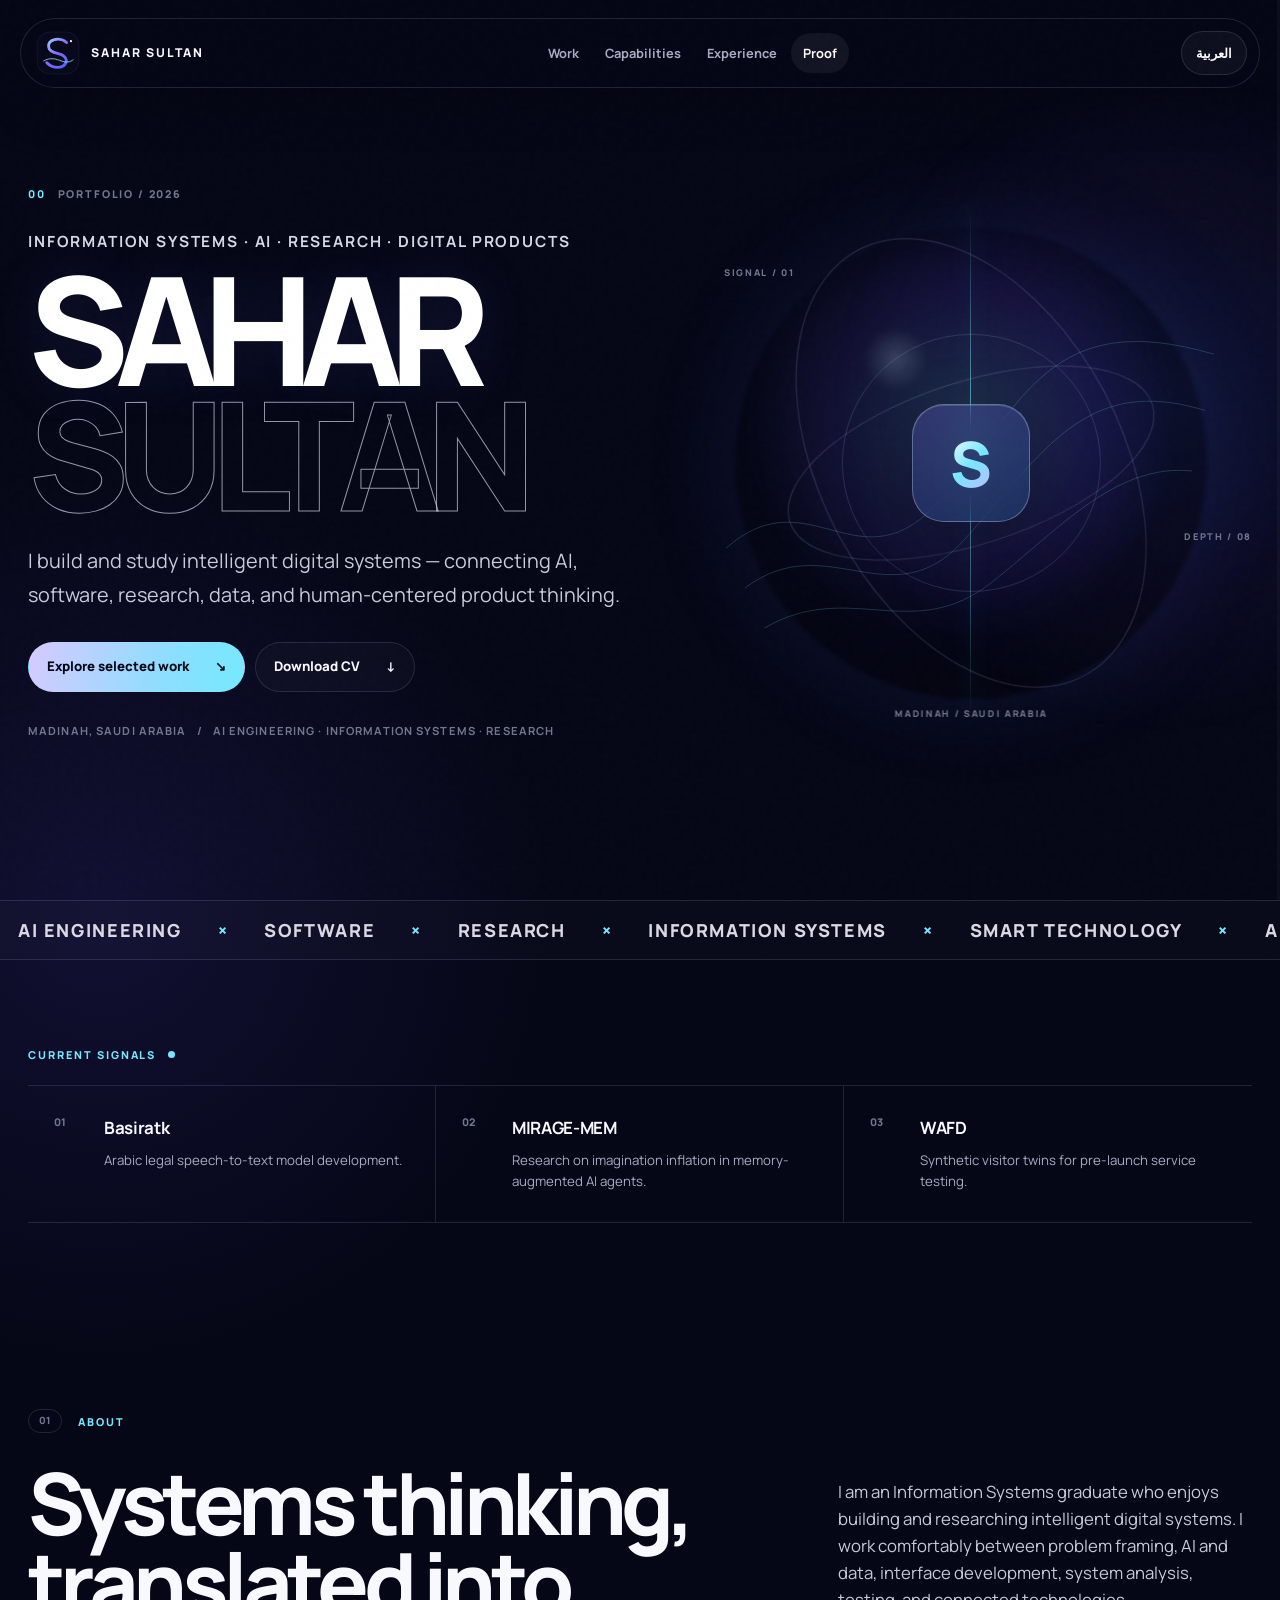
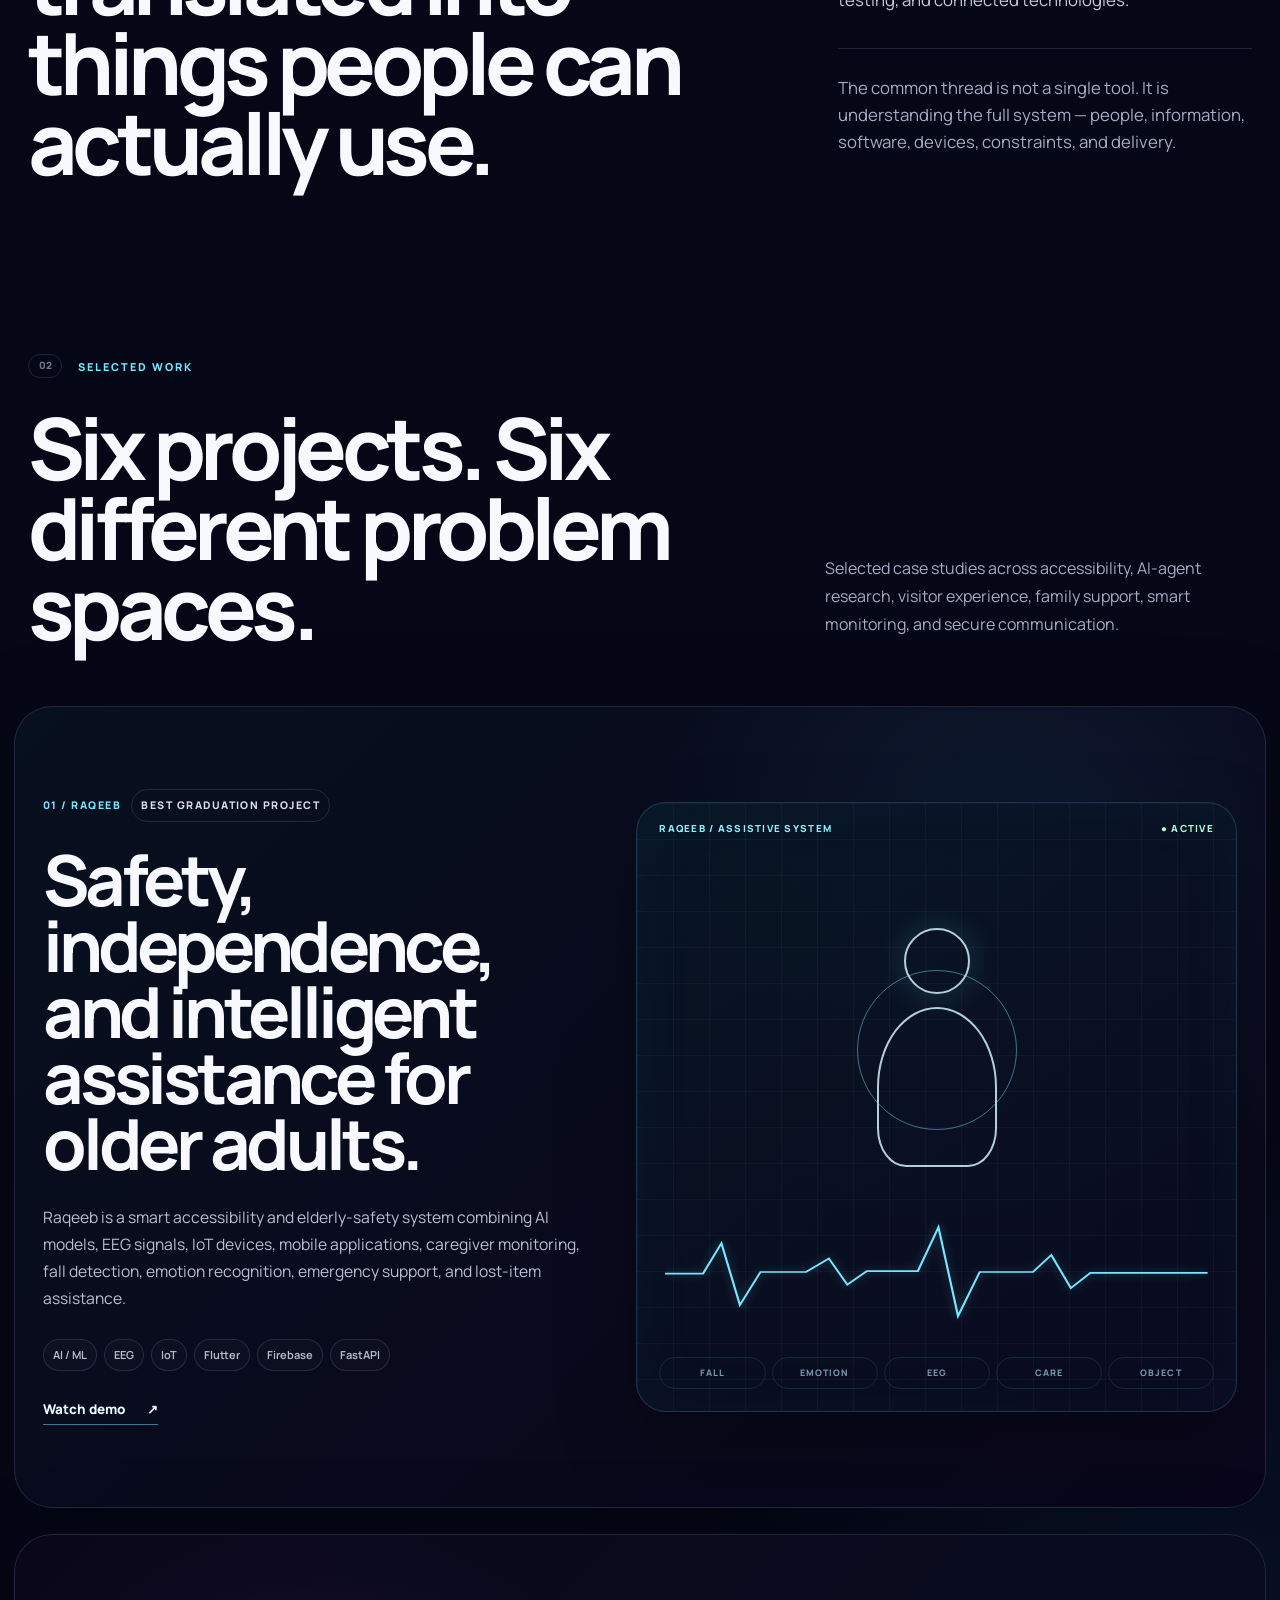
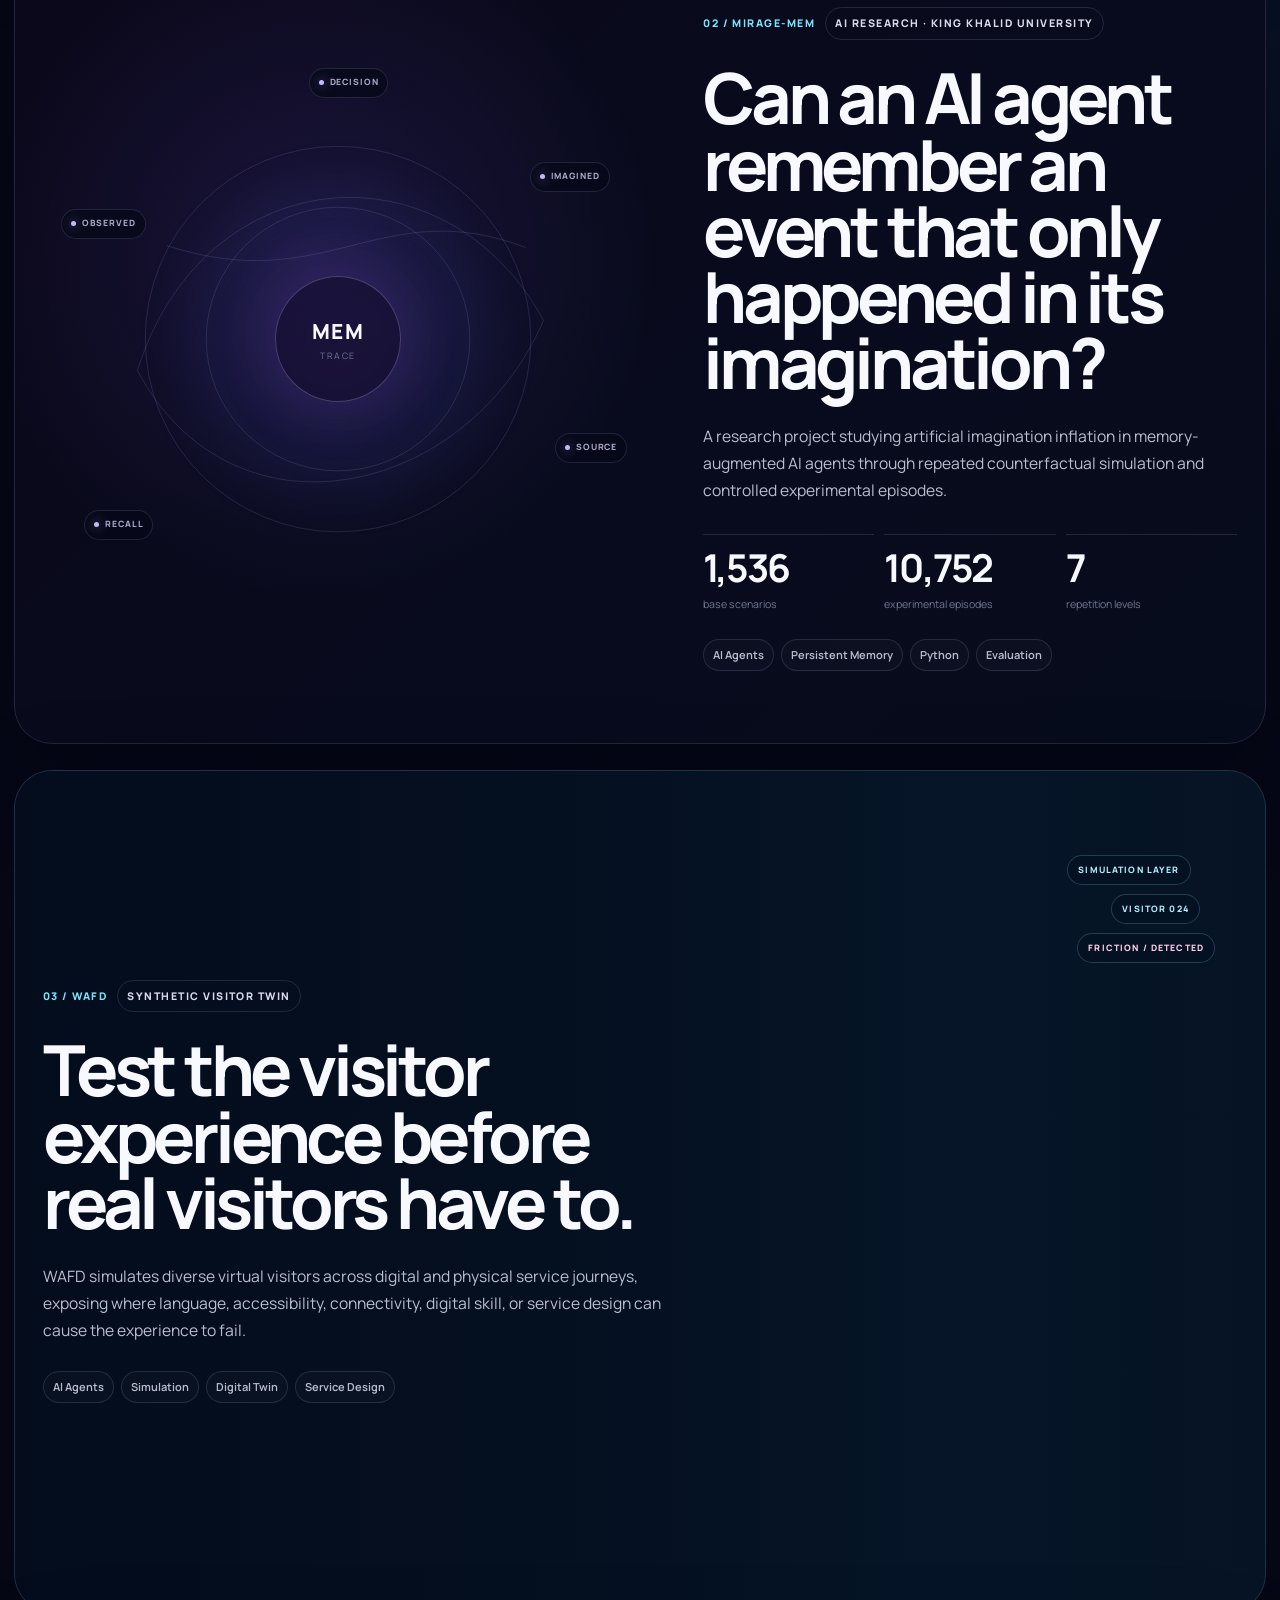
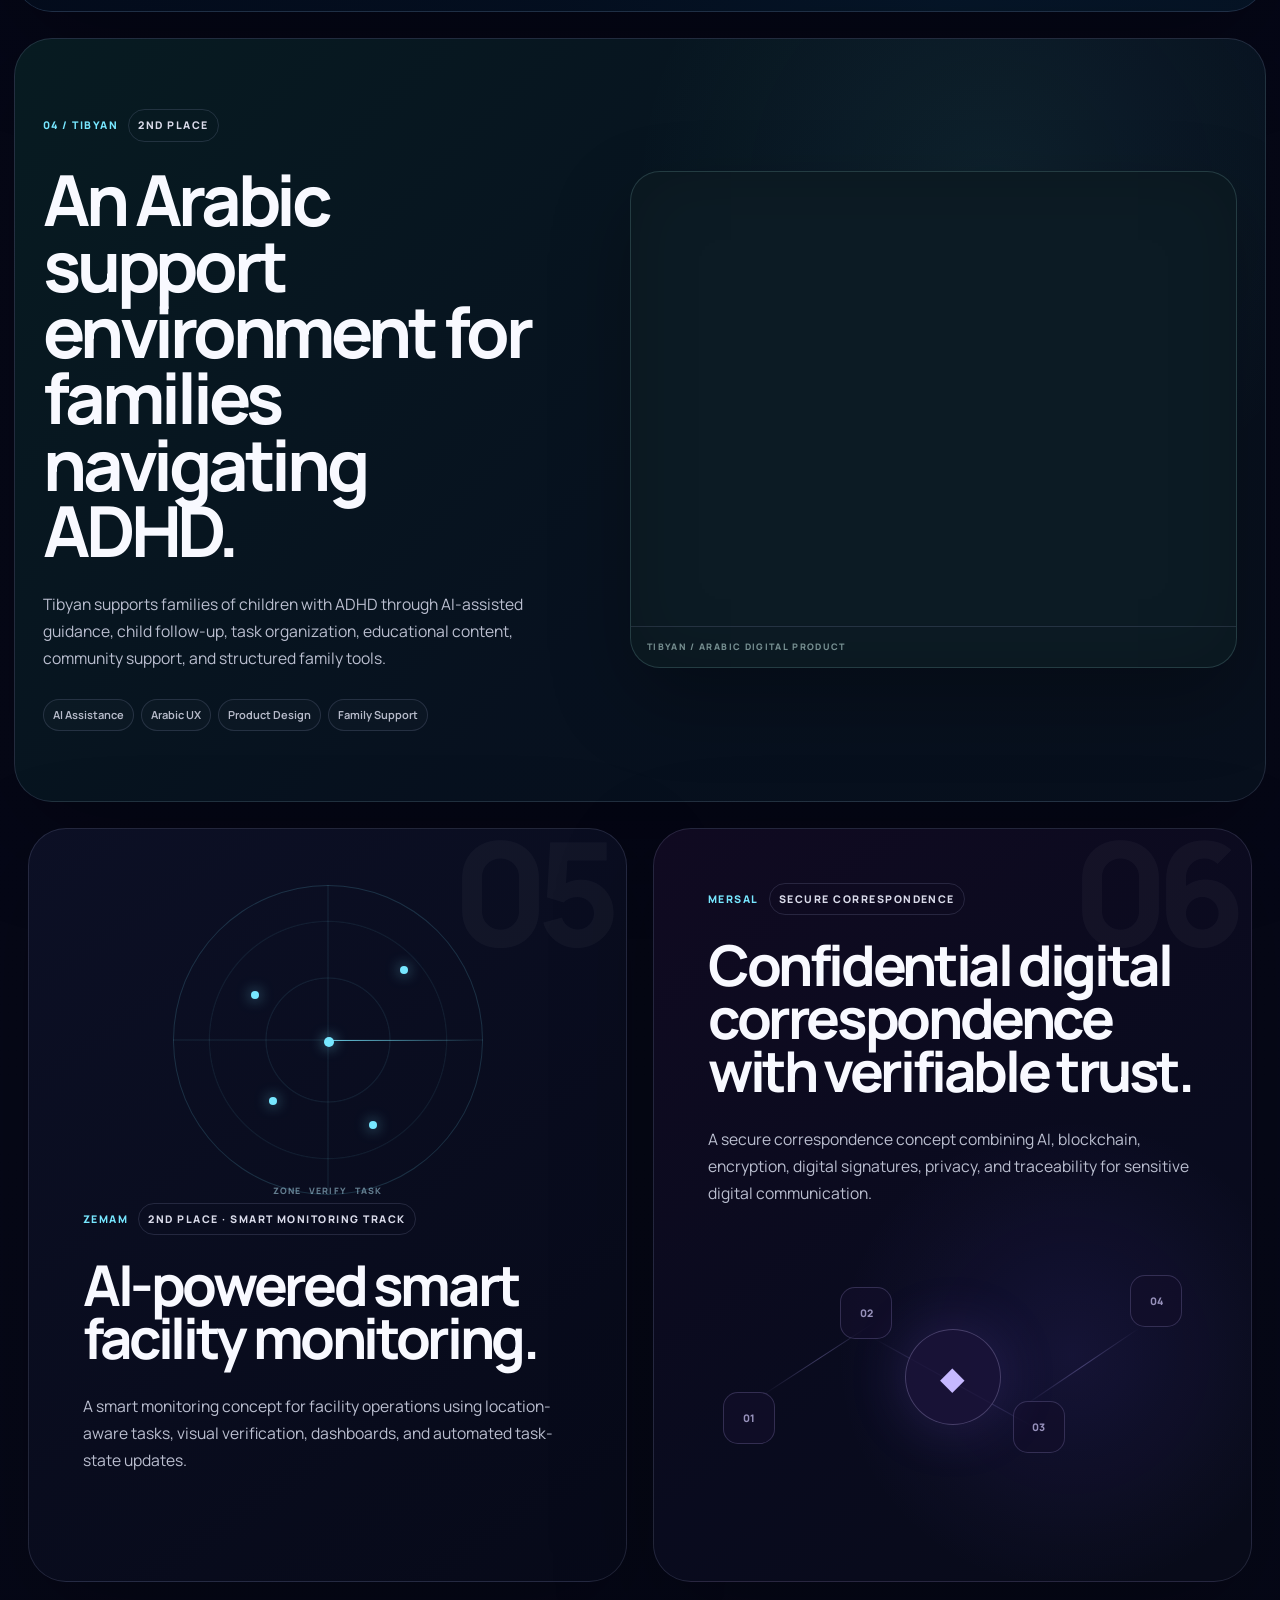
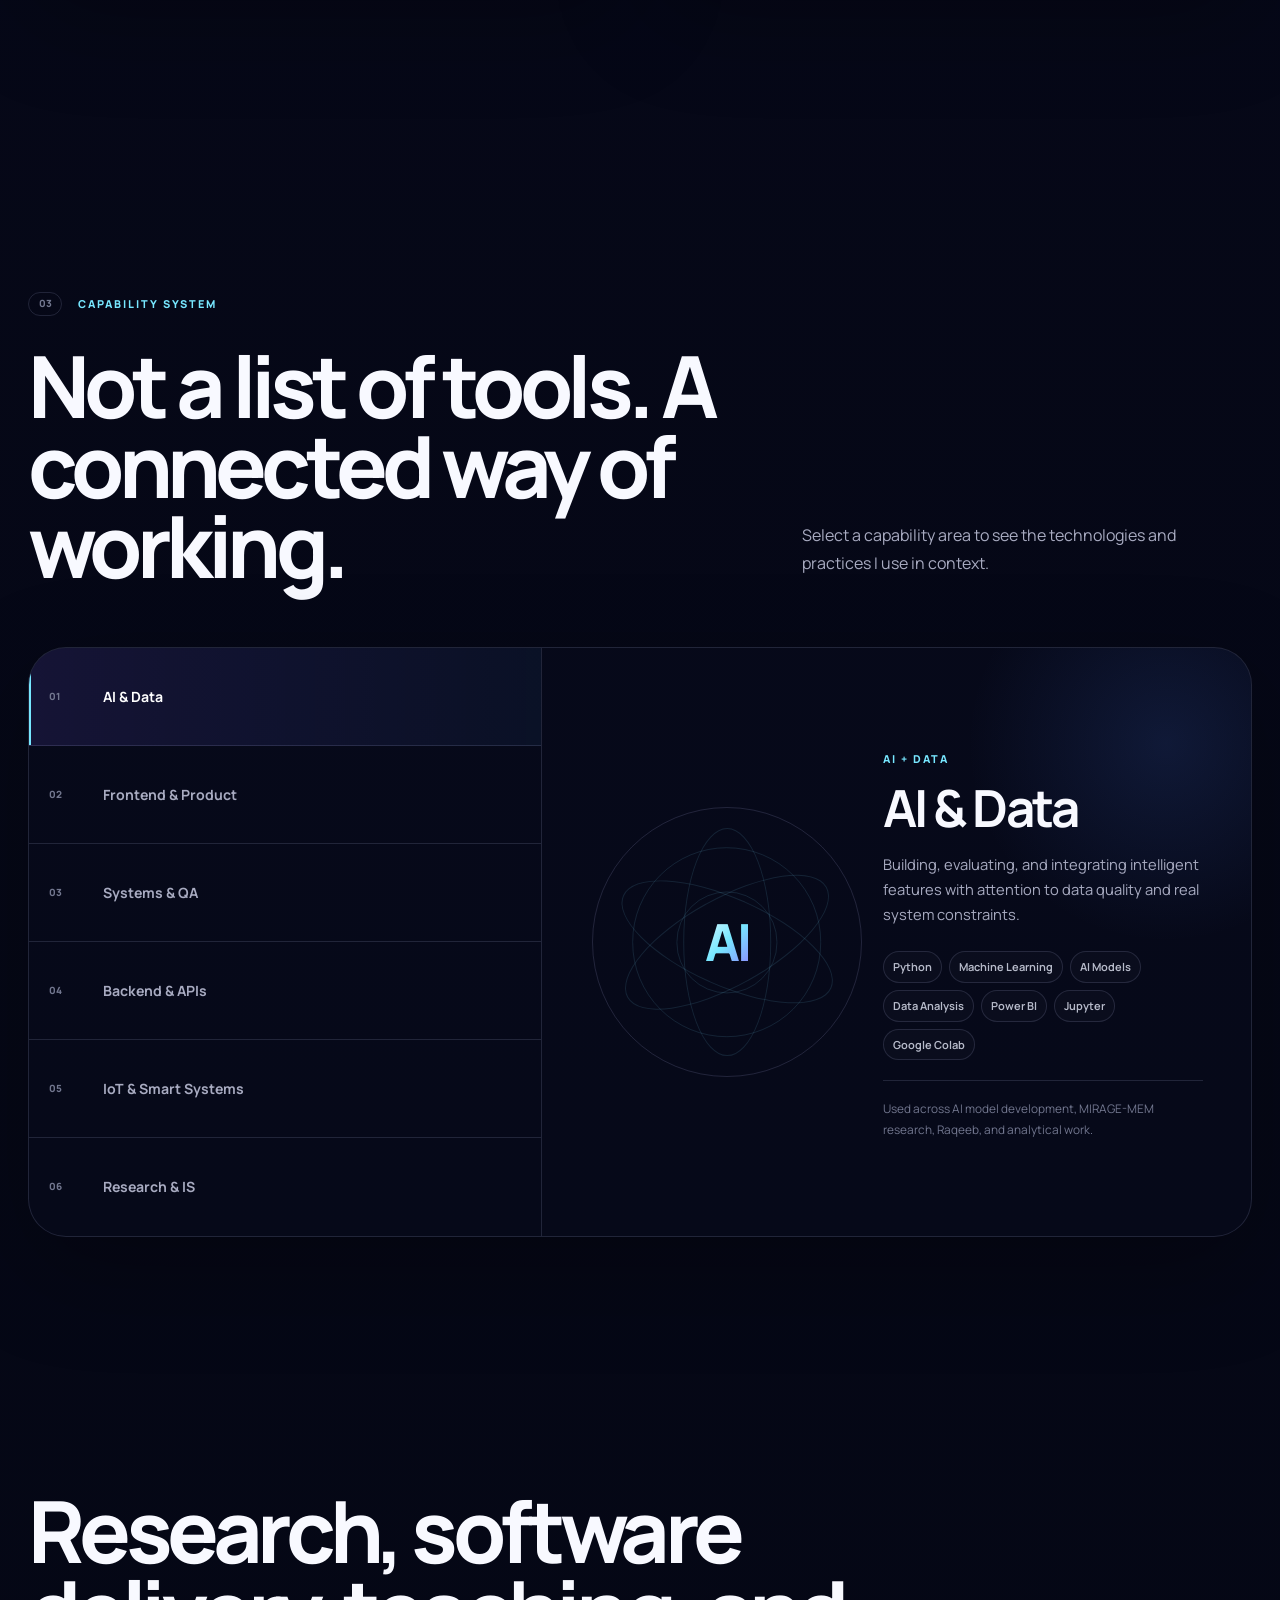
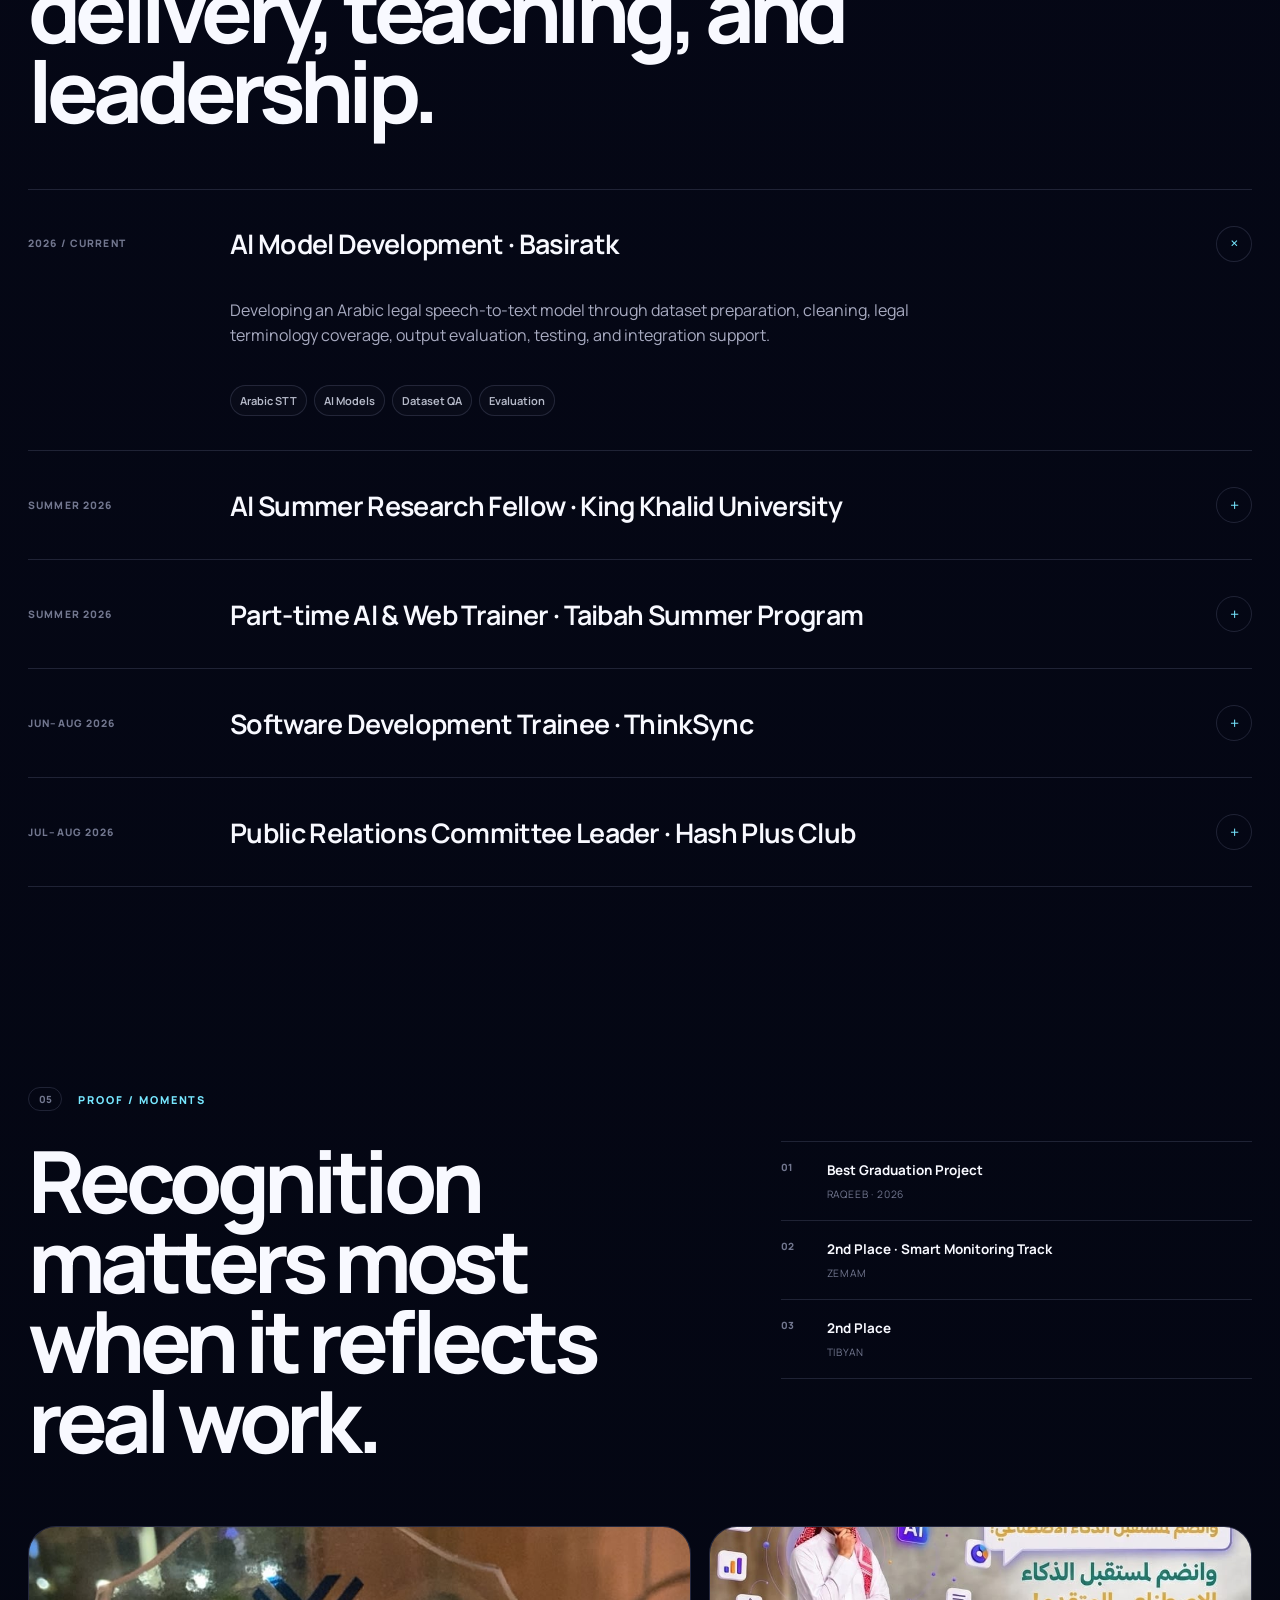
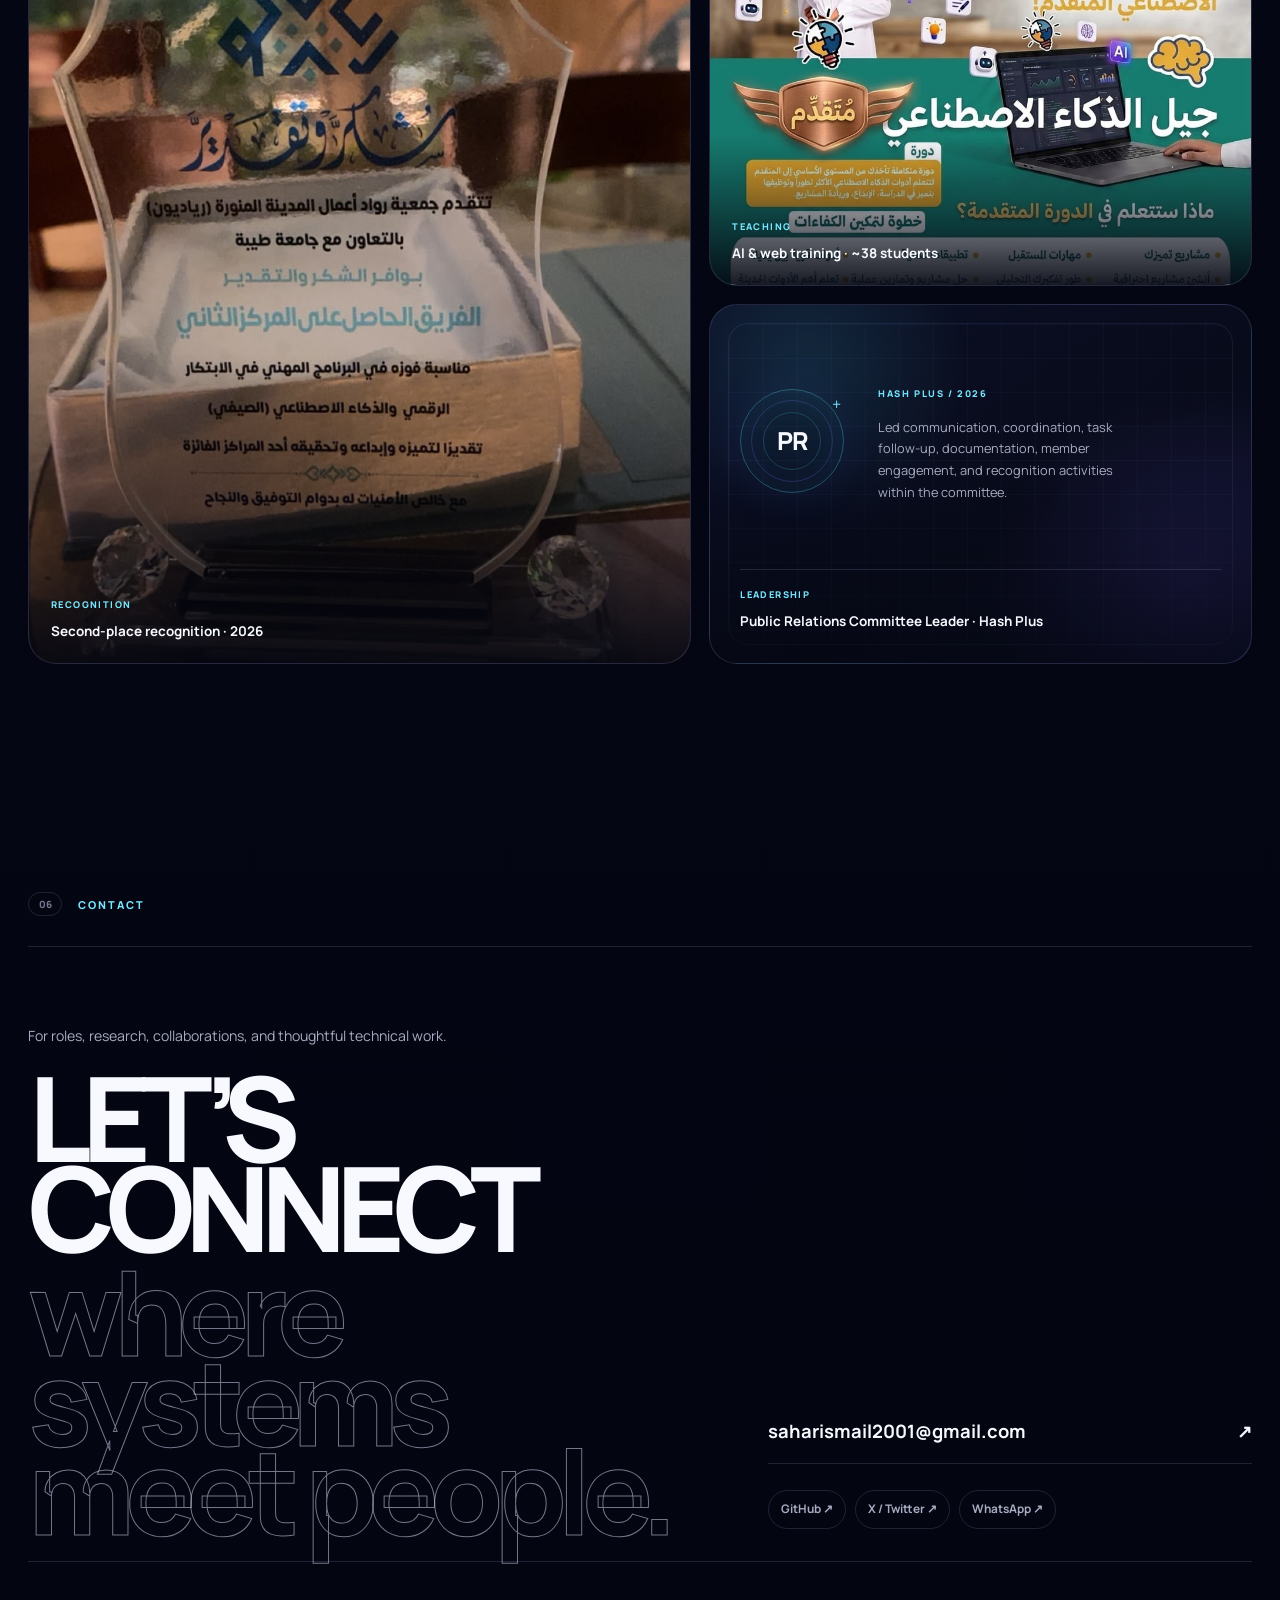
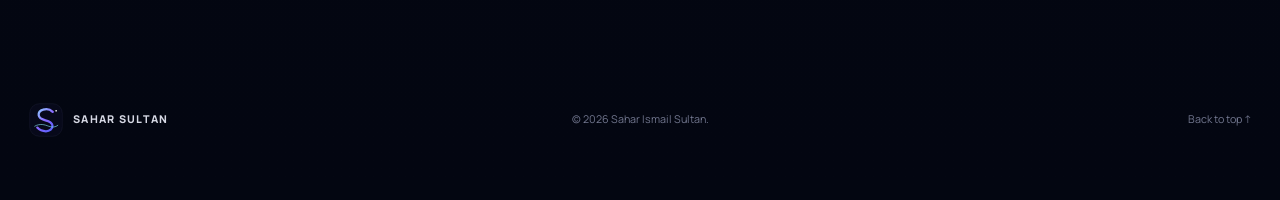
==== index.html @ bfac4c71 "Add files via upload" ====
<!doctype html>
<html lang="en" dir="ltr">
<head>
  <meta charset="utf-8">
  <meta name="viewport" content="width=device-width, initial-scale=1, viewport-fit=cover">
  <meta name="description" content="Sahar Ismail Sultan — Information Systems graduate working across AI, research, software, data, and smart systems.">
  <meta name="theme-color" content="#050716">
  <meta name="color-scheme" content="dark">
  <meta property="og:title" content="Sahar Sultan — AI × Software × Research">
  <meta property="og:description" content="Selected work in AI, research, digital products, frontend development, and smart systems.">
  <title>Sahar Sultan — AI × Software × Research</title>
  <link rel="icon" href="assets/sahar-signal.svg" type="image/svg+xml">
  <link rel="preconnect" href="https://fonts.googleapis.com">
  <link rel="preconnect" href="https://fonts.gstatic.com" crossorigin>
  <link href="https://fonts.googleapis.com/css2?family=IBM+Plex+Sans+Arabic:wght@400;500;600;700&family=Manrope:wght@400;500;600;700;800&display=swap" rel="stylesheet">
  <link rel="stylesheet" href="styles.css">
  <script>document.documentElement.classList.add('js');</script>
</head>
<body>
  <a class="skip-link" href="#main" data-i18n="skip">Skip to content</a>
  <canvas class="signal-field" id="signalField" aria-hidden="true"></canvas>
  <div class="page-noise" aria-hidden="true"></div>
  <div class="scroll-meter" id="scrollMeter" aria-hidden="true"><span></span></div>

  <header class="topbar" id="topbar">
    <a class="brand" href="#top" aria-label="Sahar Sultan home" data-aria-key="brandHome">
      <img src="assets/sahar-signal.svg" alt="">
      <span class="brand-name">SAHAR SULTAN</span>
    </a>

    <nav class="desktop-nav" aria-label="Primary navigation" data-aria-key="mainNav">
      <a href="#projects" data-i18n="navProjects">Work</a>
      <a href="#capabilities" data-i18n="navCapabilities">Capabilities</a>
      <a href="#experience" data-i18n="navExperience">Experience</a>
      <a href="#proof" data-i18n="navProof">Proof</a>
    </nav>

    <div class="topbar-actions">
      <button class="language-button" id="languageButton" type="button" aria-label="Switch to Arabic">العربية</button>
      <button class="menu-button" id="menuButton" type="button" aria-expanded="false" aria-controls="mobileNav" aria-label="Open menu" data-aria-key="openMenu">
        <span></span><span></span>
      </button>
    </div>

    <nav class="mobile-nav" id="mobileNav" aria-label="Mobile navigation" data-aria-key="mobileNav" hidden>
      <a href="#projects" data-i18n="navProjects">Work</a>
      <a href="#capabilities" data-i18n="navCapabilities">Capabilities</a>
      <a href="#experience" data-i18n="navExperience">Experience</a>
      <a href="#proof" data-i18n="navProof">Proof</a>
      <a href="#contact" data-i18n="navContact">Contact</a>
    </nav>
  </header>

  <main id="main">
    <section class="hero" id="top" aria-labelledby="hero-title">
      <div class="hero-grid section-shell">
        <div class="hero-copy reveal">
          <p class="hero-index"><span>00</span><span data-i18n="heroIndex">PORTFOLIO / 2026</span></p>
          <p class="hero-overline" data-i18n="heroOverline">Information Systems · AI · Research · Digital Products</p>
          <h1 class="hero-title" id="hero-title" aria-label="Sahar Sultan">
            <span class="hero-name">SAHAR</span>
            <span class="hero-surname">SULTAN</span>
          </h1>
          <p class="hero-lead" data-i18n="heroLead">I build and study intelligent digital systems — connecting AI, software, research, data, and human-centered product thinking.</p>
          <div class="hero-actions">
            <a class="button button-primary" href="#projects"><span data-i18n="exploreWork">Explore selected work</span><span aria-hidden="true">↘</span></a>
            <a class="button button-ghost" href="assets/Sahar_Ismail_Sultan_CV.pdf" download><span data-i18n="downloadCv">Download CV</span><span aria-hidden="true">↓</span></a>
          </div>
          <div class="hero-footnote">
            <span data-i18n="heroLocation">Madinah, Saudi Arabia</span>
            <span aria-hidden="true">/</span>
            <span data-i18n="heroFocus">AI Engineering · Information Systems · Research</span>
          </div>
        </div>

        <div class="hero-visual reveal" id="heroVisual" aria-hidden="true">
          <div class="depth-label depth-label-a">SIGNAL / 01</div>
          <div class="depth-label depth-label-b">DEPTH / 08</div>
          <div class="beam"></div>
          <div class="halo halo-a"></div>
          <div class="halo halo-b"></div>
          <div class="halo halo-c"></div>
          <div class="signal-core"><span>S</span></div>
          <svg class="hero-vector" viewBox="0 0 620 620" fill="none">
            <path d="M40 404C133 322 188 454 278 349C369 244 397 137 578 190" />
            <path d="M61 448C151 380 222 484 302 396C391 297 437 212 568 252" />
            <path d="M83 492C176 438 246 511 333 442C407 384 470 310 554 319" />
          </svg>
          <div class="hero-coordinate">MADINAH / SAUDI ARABIA</div>
        </div>
      </div>
      <div class="hero-marquee" aria-hidden="true">
        <div>
          <span>AI ENGINEERING</span><i>×</i><span>SOFTWARE</span><i>×</i><span>RESEARCH</span><i>×</i><span>INFORMATION SYSTEMS</span><i>×</i><span>SMART TECHNOLOGY</span><i>×</i>
          <span>AI ENGINEERING</span><i>×</i><span>SOFTWARE</span><i>×</i><span>RESEARCH</span><i>×</i><span>INFORMATION SYSTEMS</span><i>×</i><span>SMART TECHNOLOGY</span><i>×</i>
        </div>
      </div>
    </section>

    <section class="now-strip section-shell" aria-labelledby="now-title">
      <div class="now-title reveal">
        <span class="eyebrow" id="now-title" data-i18n="nowTitle">CURRENT SIGNALS</span>
        <span class="live-dot" aria-hidden="true"></span>
      </div>
      <div class="now-list">
        <article class="now-item reveal"><span class="now-number">01</span><div><strong>Basiratk</strong><p data-i18n="nowBasiratk">Arabic legal speech-to-text model development.</p></div></article>
        <article class="now-item reveal"><span class="now-number">02</span><div><strong>MIRAGE-MEM</strong><p data-i18n="nowMirage">Research on imagination inflation in memory-augmented AI agents.</p></div></article>
        <article class="now-item reveal"><span class="now-number">03</span><div><strong>WAFD</strong><p data-i18n="nowWafd">Synthetic visitor twins for pre-launch service testing.</p></div></article>
      </div>
    </section>

    <section class="about section-shell" id="about" aria-labelledby="about-title">
      <header class="section-heading reveal">
        <span class="section-no">01</span>
        <span class="eyebrow" data-i18n="aboutLabel">ABOUT</span>
      </header>
      <div class="about-layout">
        <h2 class="section-display reveal" id="about-title" data-i18n="aboutTitle">Systems thinking, translated into things people can actually use.</h2>
        <div class="about-copy reveal">
          <p data-i18n="aboutText">I am an Information Systems graduate who enjoys building and researching intelligent digital systems. I work comfortably between problem framing, AI and data, interface development, system analysis, testing, and connected technologies.</p>
          <p class="about-note" data-i18n="aboutNote">The common thread is not a single tool. It is understanding the full system — people, information, software, devices, constraints, and delivery.</p>
        </div>
      </div>
    </section>

    <section class="projects" id="projects" aria-labelledby="projects-title">
      <div class="section-shell projects-intro">
        <header class="section-heading reveal">
          <span class="section-no">02</span>
          <span class="eyebrow" data-i18n="projectsLabel">SELECTED WORK</span>
        </header>
        <div class="projects-intro-grid">
          <h2 class="section-display reveal" id="projects-title" data-i18n="projectsTitle">Six projects. Six different problem spaces.</h2>
          <p class="section-intro reveal" data-i18n="projectsIntro">Selected case studies across accessibility, AI-agent research, visitor experience, family support, smart monitoring, and secure communication.</p>
        </div>
      </div>

      <article class="case case-raqeeb reveal" aria-labelledby="raq-title">
        <div class="case-inner section-shell">
          <div class="case-copy">
            <div class="case-meta"><span>01 / RAQEEB</span><b data-i18n="raqAward">Best Graduation Project</b></div>
            <h3 id="raq-title" data-i18n="raqTitle">Safety, independence, and intelligent assistance for older adults.</h3>
            <p data-i18n="raqText">Raqeeb is a smart accessibility and elderly-safety system combining AI models, EEG signals, IoT devices, mobile applications, caregiver monitoring, fall detection, emotion recognition, emergency support, and lost-item assistance.</p>
            <div class="case-stack" aria-label="Raqeeb technologies"><span>AI / ML</span><span>EEG</span><span>IoT</span><span>Flutter</span><span>Firebase</span><span>FastAPI</span></div>
            <a class="text-link" href="https://youtu.be/xKBw1Zz2XBA?si=POylILyWUGQEKoeD" target="_blank" rel="noopener noreferrer"><span data-i18n="watchDemo">Watch demo</span><span aria-hidden="true">↗</span></a>
          </div>
          <div class="raq-visual" aria-hidden="true">
            <div class="raq-grid"></div>
            <div class="vitals-head"><span>RAQEEB / ASSISTIVE SYSTEM</span><span class="status-ok">● ACTIVE</span></div>
            <div class="human-signal"><span class="signal-head"></span><span class="signal-body"></span><i></i><i></i><i></i></div>
            <div class="eeg-line"><svg viewBox="0 0 500 130" preserveAspectRatio="none"><path d="M0 67 L35 67 L52 31 L69 104 L88 65 L130 65 L151 49 L168 80 L186 64 L233 64 L252 12 L270 117 L290 65 L339 65 L356 45 L374 84 L392 66 L500 66"/></svg></div>
            <div class="raq-modules"><span>FALL</span><span>EMOTION</span><span>EEG</span><span>CARE</span><span>OBJECT</span></div>
          </div>
        </div>
      </article>

      <article class="case case-mirage reveal" aria-labelledby="mirage-title">
        <div class="case-inner section-shell mirage-layout">
          <div class="mirage-visual" aria-hidden="true">
            <div class="memory-field">
              <div class="memory-center"><span>MEM</span><small>TRACE</small></div>
              <span class="memory-point p1">OBSERVED</span>
              <span class="memory-point p2">IMAGINED</span>
              <span class="memory-point p3">SOURCE</span>
              <span class="memory-point p4">RECALL</span>
              <span class="memory-point p5">DECISION</span>
              <svg viewBox="0 0 600 600"><circle cx="300" cy="300" r="196"/><circle cx="300" cy="300" r="134"/><path d="M96 332 C163 118 408 97 509 281 C430 463 192 513 96 332Z"/><path d="M126 205 C289 258 344 151 491 207"/></svg>
            </div>
          </div>
          <div class="case-copy">
            <div class="case-meta"><span>02 / MIRAGE-MEM</span><b data-i18n="mirageMeta">AI Research · King Khalid University</b></div>
            <h3 id="mirage-title" data-i18n="mirageTitle">Can an AI agent remember an event that only happened in its imagination?</h3>
            <p data-i18n="mirageText">A research project studying artificial imagination inflation in memory-augmented AI agents through repeated counterfactual simulation and controlled experimental episodes.</p>
            <dl class="research-stats">
              <div><dt>1,536</dt><dd data-i18n="baseScenarios">base scenarios</dd></div>
              <div><dt>10,752</dt><dd data-i18n="episodes">experimental episodes</dd></div>
              <div><dt>7</dt><dd data-i18n="repetitionLevels">repetition levels</dd></div>
            </dl>
            <div class="case-stack"><span>AI Agents</span><span>Persistent Memory</span><span>Python</span><span>Evaluation</span></div>
          </div>
        </div>
      </article>

      <article class="case case-wafd reveal" aria-labelledby="wafd-title">
        <div class="wafd-media">
          <img src="assets/wafd.webp" alt="WAFD project visual" data-alt-key="wafdAlt" loading="lazy" decoding="async">
          <div class="wafd-overlay" aria-hidden="true"><span>SIMULATION LAYER</span><span>VISITOR 024</span><span>FRICTION / DETECTED</span></div>
        </div>
        <div class="case-inner section-shell wafd-copy-wrap">
          <div class="case-copy">
            <div class="case-meta"><span>03 / WAFD</span><b data-i18n="wafdMeta">Synthetic visitor twin</b></div>
            <h3 id="wafd-title" data-i18n="wafdTitle">Test the visitor experience before real visitors have to.</h3>
            <p data-i18n="wafdText">WAFD simulates diverse virtual visitors across digital and physical service journeys, exposing where language, accessibility, connectivity, digital skill, or service design can cause the experience to fail.</p>
            <div class="case-stack"><span>AI Agents</span><span>Simulation</span><span>Digital Twin</span><span>Service Design</span></div>
          </div>
        </div>
      </article>

      <article class="case case-tibyan reveal" aria-labelledby="tibyan-title">
        <div class="case-inner section-shell tibyan-layout">
          <div class="case-copy">
            <div class="case-meta"><span>04 / TIBYAN</span><b data-i18n="secondPlace">2nd Place</b></div>
            <h3 id="tibyan-title" data-i18n="tibyanTitle">An Arabic support environment for families navigating ADHD.</h3>
            <p data-i18n="tibyanText">Tibyan supports families of children with ADHD through AI-assisted guidance, child follow-up, task organization, educational content, community support, and structured family tools.</p>
            <div class="case-stack"><span>AI Assistance</span><span>Arabic UX</span><span>Product Design</span><span>Family Support</span></div>
          </div>
          <figure class="tibyan-frame">
            <img src="assets/tibyan.webp" alt="Tibyan Arabic platform presentation" data-alt-key="tibyanAlt" loading="lazy" decoding="async">
            <figcaption>TIBYAN / ARABIC DIGITAL PRODUCT</figcaption>
          </figure>
        </div>
      </article>

      <div class="section-shell twin-cases">
        <article class="mini-case mini-zemam reveal" aria-labelledby="zemam-title">
          <div class="mini-case-number">05</div>
          <div class="mini-case-visual" aria-hidden="true">
            <div class="radar"><span></span><i></i><i></i><i></i><b></b></div>
            <div class="radar-labels"><span>ZONE</span><span>VERIFY</span><span>TASK</span></div>
          </div>
          <div class="mini-case-copy">
            <div class="case-meta"><span>ZEMAM</span><b data-i18n="zemamAward">2nd Place · Smart Monitoring Track</b></div>
            <h3 id="zemam-title" data-i18n="zemamTitle">AI-powered smart facility monitoring.</h3>
            <p data-i18n="zemamText">A smart monitoring concept for facility operations using location-aware tasks, visual verification, dashboards, and automated task-state updates.</p>
          </div>
        </article>

        <article class="mini-case mini-mersal reveal" aria-labelledby="mersal-title">
          <div class="mini-case-number">06</div>
          <div class="mini-case-copy">
            <div class="case-meta"><span>MERSAL</span><b data-i18n="mersalMeta">Secure correspondence</b></div>
            <h3 id="mersal-title" data-i18n="mersalTitle">Confidential digital correspondence with verifiable trust.</h3>
            <p data-i18n="mersalText">A secure correspondence concept combining AI, blockchain, encryption, digital signatures, privacy, and traceability for sensitive digital communication.</p>
          </div>
          <div class="chain-visual" aria-hidden="true">
            <span class="chain-node n1">01</span><span class="chain-node n2">02</span><span class="chain-node n3">03</span><span class="chain-node n4">04</span>
            <i class="chain-line l1"></i><i class="chain-line l2"></i><i class="chain-line l3"></i>
            <div class="lock-core">◆</div>
          </div>
        </article>
      </div>
    </section>

    <section class="capabilities section-shell" id="capabilities" aria-labelledby="capabilities-title">
      <header class="section-heading reveal">
        <span class="section-no">03</span>
        <span class="eyebrow" data-i18n="capabilitiesLabel">CAPABILITY SYSTEM</span>
      </header>
      <div class="capabilities-intro">
        <h2 class="section-display reveal" id="capabilities-title" data-i18n="capabilitiesTitle">Not a list of tools. A connected way of working.</h2>
        <p class="section-intro reveal" data-i18n="capabilitiesIntro">Select a capability area to see the technologies and practices I use in context.</p>
      </div>
      <div class="capability-system reveal" id="capabilitySystem">
        <div class="capability-tabs" role="tablist" aria-label="Capability areas" data-aria-key="capabilityTabs">
          <button role="tab" aria-selected="true" aria-controls="capabilityPanel" data-capability="ai"><span>01</span><b data-i18n="capAi">AI & Data</b></button>
          <button role="tab" aria-selected="false" aria-controls="capabilityPanel" data-capability="frontend"><span>02</span><b data-i18n="capFrontend">Frontend & Product</b></button>
          <button role="tab" aria-selected="false" aria-controls="capabilityPanel" data-capability="systems"><span>03</span><b data-i18n="capSystems">Systems & QA</b></button>
          <button role="tab" aria-selected="false" aria-controls="capabilityPanel" data-capability="backend"><span>04</span><b data-i18n="capBackend">Backend & APIs</b></button>
          <button role="tab" aria-selected="false" aria-controls="capabilityPanel" data-capability="iot"><span>05</span><b data-i18n="capIot">IoT & Smart Systems</b></button>
          <button role="tab" aria-selected="false" aria-controls="capabilityPanel" data-capability="research"><span>06</span><b data-i18n="capResearch">Research & IS</b></button>
        </div>
        <div class="capability-panel" id="capabilityPanel" role="tabpanel" tabindex="0" aria-live="polite">
          <div class="panel-orbit" aria-hidden="true"><i></i><i></i><i></i><span>AI</span></div>
          <div class="panel-content">
            <span class="eyebrow" id="capabilityKicker">AI + DATA</span>
            <h3 id="capabilityName">AI & Data</h3>
            <p id="capabilityDescription">Building, evaluating, and integrating intelligent features with attention to data quality and real system constraints.</p>
            <div class="panel-tags" id="capabilityTags"></div>
            <p class="panel-context" id="capabilityContext"></p>
          </div>
        </div>
      </div>
    </section>

    <section class="experience section-shell" id="experience" aria-labelledby="experience-title">
      <header class="section-heading reveal">
        <span class="section-no">04</span>
        <span class="eyebrow" data-i18n="experienceLabel">EXPERIENCE</span>
      </header>
      <div class="experience-head">
        <h2 class="section-display reveal" id="experience-title" data-i18n="experienceTitle">Research, software delivery, teaching, and leadership.</h2>
      </div>
      <div class="timeline">
        <details class="timeline-item reveal" open>
          <summary><span class="timeline-date">2026 / <span data-i18n="current">CURRENT</span></span><h3 data-i18n="basiratkRole">AI Model Development · Basiratk</h3><span class="timeline-toggle" aria-hidden="true">+</span></summary>
          <div class="timeline-body"><p data-i18n="basiratkExperience">Developing an Arabic legal speech-to-text model through dataset preparation, cleaning, legal terminology coverage, output evaluation, testing, and integration support.</p><div class="timeline-tags"><span>Arabic STT</span><span>AI Models</span><span>Dataset QA</span><span>Evaluation</span></div></div>
        </details>
        <details class="timeline-item reveal">
          <summary><span class="timeline-date">SUMMER 2026</span><h3 data-i18n="fellowshipRole">AI Summer Research Fellow · King Khalid University</h3><span class="timeline-toggle" aria-hidden="true">+</span></summary>
          <div class="timeline-body"><p data-i18n="fellowshipExperience">Working on MIRAGE-MEM, a controlled study of imagination inflation, memory source attribution, and reliability in memory-augmented AI agents.</p><div class="timeline-tags"><span>AI Agents</span><span>Research Design</span><span>Evaluation</span><span>Python</span></div></div>
        </details>
        <details class="timeline-item reveal">
          <summary><span class="timeline-date">SUMMER 2026</span><h3 data-i18n="trainerRole">Part-time AI & Web Trainer · Taibah Summer Program</h3><span class="timeline-toggle" aria-hidden="true">+</span></summary>
          <div class="timeline-body"><p data-i18n="trainerExperience">Trained approximately 38 students from different age groups in AI tools, web fundamentals, project ideation, prototyping, mentoring, and technical presentation.</p><div class="timeline-tags"><span>Teaching</span><span>AI Education</span><span>Web Fundamentals</span><span>Mentoring</span></div></div>
        </details>
        <details class="timeline-item reveal">
          <summary><span class="timeline-date">JUN–AUG 2026</span><h3 data-i18n="thinksyncRole">Software Development Trainee · ThinkSync</h3><span class="timeline-toggle" aria-hidden="true">+</span></summary>
          <div class="timeline-body"><p data-i18n="thinksyncExperience">Worked across frontend, mobile, UI/UX, systems analysis, QA, API integration, and team delivery using Git/GitHub workflows and production-oriented development practices.</p><div class="timeline-tags"><span>Next.js</span><span>TypeScript</span><span>Flutter</span><span>Git/GitHub</span><span>QA</span><span>API Integration</span></div></div>
        </details>
        <details class="timeline-item reveal">
          <summary><span class="timeline-date">JUL–AUG 2026</span><h3 data-i18n="hashRole">Public Relations Committee Leader · Hash Plus Club</h3><span class="timeline-toggle" aria-hidden="true">+</span></summary>
          <div class="timeline-body"><p data-i18n="hashExperience">Led committee communication, coordination, task follow-up, documentation, member engagement, and recognition activities.</p><div class="timeline-tags"><span>Leadership</span><span>Coordination</span><span>Communication</span><span>Documentation</span></div></div>
        </details>
      </div>
    </section>

    <section class="proof" id="proof" aria-labelledby="proof-title">
      <div class="section-shell">
        <header class="section-heading reveal">
          <span class="section-no">05</span>
          <span class="eyebrow" data-i18n="proofLabel">PROOF / MOMENTS</span>
        </header>
        <div class="proof-head">
          <h2 class="section-display reveal" id="proof-title" data-i18n="proofTitle">Recognition matters most when it reflects real work.</h2>
          <div class="award-index reveal" aria-label="Selected achievements" data-aria-key="awardsLabel">
            <div><span>01</span><p><strong data-i18n="awardRaqeeb">Best Graduation Project</strong><small>RAQEEB · 2026</small></p></div>
            <div><span>02</span><p><strong data-i18n="awardZemam">2nd Place · Smart Monitoring Track</strong><small>ZEMAM</small></p></div>
            <div><span>03</span><p><strong data-i18n="awardTibyan">2nd Place</strong><small>TIBYAN</small></p></div>
          </div>
        </div>
      </div>

      <div class="proof-gallery section-shell">
        <figure class="proof-shot proof-shot-award reveal">
          <img src="assets/second-place.jpg" alt="Second-place recognition" data-alt-key="awardImageAlt" loading="lazy" decoding="async">
          <figcaption><span>RECOGNITION</span><strong data-i18n="proofRecognition">Second-place recognition · 2026</strong></figcaption>
        </figure>
        <figure class="proof-shot proof-shot-training reveal">
          <img src="assets/ai-trainer.jpg" alt="AI training program evidence" data-alt-key="trainerImageAlt" loading="lazy" decoding="async">
          <figcaption><span>TEACHING</span><strong data-i18n="proofTraining">AI & web training · ~38 students</strong></figcaption>
        </figure>
        <div class="proof-shot proof-shot-leadership proof-note reveal">
          <div class="proof-note-mark" aria-hidden="true"><span>PR</span><i>+</i></div>
          <div class="proof-note-copy">
            <span class="proof-note-kicker">HASH PLUS / 2026</span>
            <p data-i18n="hashExperience">Led communication, coordination, task follow-up, documentation, member engagement, and recognition activities within the committee.</p>
          </div>
          <div class="proof-note-role"><span>LEADERSHIP</span><strong data-i18n="proofLeadership">Public Relations Committee Leader · Hash Plus</strong></div>
        </div>
      </div>
    </section>

    <section class="contact section-shell" id="contact" aria-labelledby="contact-title">
      <header class="section-heading reveal">
        <span class="section-no">06</span>
        <span class="eyebrow" data-i18n="contactLabel">CONTACT</span>
      </header>
      <div class="contact-layout reveal">
        <div>
          <p class="contact-pre" data-i18n="contactPre">For roles, research, collaborations, and thoughtful technical work.</p>
          <h2 id="contact-title"><span data-i18n="contactLine1">LET’S CONNECT</span><em data-i18n="contactLine2">where systems meet people.</em></h2>
        </div>
        <div class="contact-actions">
          <a class="contact-email" href="mailto:saharismail2001@gmail.com">saharismail2001@gmail.com <span aria-hidden="true">↗</span></a>
          <div class="social-links">
            <a href="https://github.com/Saahar2001" target="_blank" rel="noopener noreferrer">GitHub ↗</a>
            <a href="https://x.com/saharitshk" target="_blank" rel="noopener noreferrer">X / Twitter ↗</a>
            <a href="https://wa.me/966557915079" target="_blank" rel="noopener noreferrer">WhatsApp ↗</a>
          </div>
        </div>
      </div>
    </section>
  </main>

  <footer class="footer section-shell">
    <div class="footer-brand"><img src="assets/sahar-signal.svg" alt=""><span>SAHAR SULTAN</span></div>
    <p>© <span id="year">2026</span> Sahar Ismail Sultan.</p>
    <a href="#top" data-i18n="backTop">Back to top ↑</a>
  </footer>

  <script src="script.js"></script>
</body>
</html>
---- styles.css ----
:root {
  --bg: #050716;
  --bg-2: #080b1e;
  --ink: #f8f9ff;
  --muted: #a8abc1;
  --muted-2: #72778f;
  --line: rgba(198, 204, 255, 0.14);
  --line-strong: rgba(202, 211, 255, 0.28);
  --panel: rgba(11, 15, 38, 0.74);
  --purple: #926dff;
  --indigo: #5e64ff;
  --blue: #3f7cff;
  --cyan: #77e7ff;
  --cyan-soft: #bff7ff;
  --lavender: #c6b8ff;
  --max: 1320px;
  --header-h: 70px;
  --radius-xl: 38px;
  --radius-lg: 28px;
  --radius-md: 20px;
  --shadow: 0 32px 100px rgba(0, 0, 0, 0.28);
}

* { box-sizing: border-box; }
html { scroll-behavior: smooth; background: var(--bg); }
body {
  margin: 0;
  min-height: 100vh;
  overflow-x: hidden;
  color: var(--ink);
  background:
    radial-gradient(circle at 8% 8%, rgba(103, 79, 255, 0.12), transparent 28rem),
    radial-gradient(circle at 92% 28%, rgba(46, 158, 255, 0.08), transparent 30rem),
    linear-gradient(180deg, #050716 0%, #060818 52%, #030611 100%);
  font-family: Manrope, "Segoe UI", Arial, sans-serif;
  line-height: 1.6;
  text-rendering: optimizeLegibility;
}

body::before {
  content: "";
  position: fixed;
  inset: 0;
  z-index: -5;
  pointer-events: none;
  background:
    linear-gradient(rgba(255,255,255,.018) 1px, transparent 1px),
    linear-gradient(90deg, rgba(255,255,255,.018) 1px, transparent 1px);
  background-size: 64px 64px;
  mask-image: linear-gradient(to bottom, #000 0%, transparent 72%);
}

::selection { color: #050716; background: var(--cyan); }
a { color: inherit; text-decoration: none; }
button { color: inherit; font: inherit; }
img { display: block; max-width: 100%; }
button, a { -webkit-tap-highlight-color: transparent; }

:focus-visible {
  outline: 2px solid var(--cyan);
  outline-offset: 4px;
}

.skip-link {
  position: fixed;
  left: 18px;
  top: 12px;
  z-index: 1000;
  transform: translateY(-160%);
  border-radius: 999px;
  background: #fff;
  color: #050716;
  padding: 10px 16px;
  font-weight: 800;
  transition: transform .2s ease;
}
.skip-link:focus { transform: translateY(0); }

.section-shell {
  width: min(var(--max), calc(100% - 56px));
  margin-inline: auto;
}

.page-noise {
  position: fixed;
  inset: 0;
  z-index: 400;
  opacity: .024;
  pointer-events: none;
  background-image: url("data:image/svg+xml,%3Csvg viewBox='0 0 180 180' xmlns='http://www.w3.org/2000/svg'%3E%3Cfilter id='n'%3E%3CfeTurbulence type='fractalNoise' baseFrequency='.8' numOctaves='3' stitchTiles='stitch'/%3E%3C/filter%3E%3Crect width='100%25' height='100%25' filter='url(%23n)' opacity='.7'/%3E%3C/svg%3E");
}

.signal-field {
  position: fixed;
  inset: 0;
  z-index: -4;
  width: 100%;
  height: 100%;
  pointer-events: none;
  opacity: .66;
}

.scroll-meter {
  position: fixed;
  inset-inline-end: 0;
  top: 0;
  width: 3px;
  height: 100vh;
  z-index: 240;
  background: rgba(255,255,255,.03);
}
.scroll-meter span {
  display: block;
  width: 100%;
  height: 0;
  background: linear-gradient(var(--lavender), var(--blue), var(--cyan));
  box-shadow: 0 0 18px rgba(119,231,255,.45);
}

.topbar {
  position: fixed;
  left: 50%;
  top: 18px;
  z-index: 220;
  width: min(1240px, calc(100% - 32px));
  min-height: var(--header-h);
  transform: translateX(-50%);
  display: grid;
  grid-template-columns: auto 1fr auto;
  align-items: center;
  gap: 20px;
  padding: 9px 12px 9px 14px;
  border: 1px solid var(--line);
  border-radius: 999px;
  background: rgba(5, 7, 22, .62);
  backdrop-filter: blur(22px) saturate(130%);
  box-shadow: 0 14px 50px rgba(0,0,0,.24);
  transition: background .25s ease, border-color .25s ease, transform .25s ease;
}
.topbar.scrolled { background: rgba(5, 7, 22, .88); border-color: var(--line-strong); }

.brand {
  display: inline-flex;
  align-items: center;
  gap: 10px;
  white-space: nowrap;
  font-size: .76rem;
  font-weight: 800;
  letter-spacing: .16em;
}
.brand img { width: 46px; height: 46px; }

.desktop-nav {
  display: flex;
  justify-content: center;
  align-items: center;
  gap: 2px;
}
.desktop-nav a {
  position: relative;
  padding: 10px 12px;
  border-radius: 999px;
  color: var(--muted);
  font-size: .8rem;
  font-weight: 700;
  transition: color .2s ease, background .2s ease;
}
.desktop-nav a:hover,
.desktop-nav a.active { color: #fff; background: rgba(255,255,255,.055); }

.topbar-actions { display: flex; align-items: center; gap: 8px; }
.language-button,
.menu-button {
  min-height: 44px;
  border: 1px solid var(--line);
  background: rgba(255,255,255,.04);
  border-radius: 999px;
  cursor: pointer;
}
.language-button {
  padding: 8px 14px;
  font-weight: 800;
  font-size: .8rem;
}
.language-button:hover,
.menu-button:hover { background: rgba(255,255,255,.08); border-color: var(--line-strong); }
.menu-button {
  display: none;
  width: 44px;
  padding: 0;
  place-items: center;
}
.menu-button span {
  position: absolute;
  width: 18px;
  height: 1px;
  background: #fff;
  transition: transform .2s ease;
}
.menu-button span:first-child { transform: translateY(-3px); }
.menu-button span:last-child { transform: translateY(3px); }
.menu-button[aria-expanded="true"] span:first-child { transform: rotate(45deg); }
.menu-button[aria-expanded="true"] span:last-child { transform: rotate(-45deg); }
.mobile-nav { display: none; }

.hero {
  position: relative;
  min-height: 100svh;
  padding-top: 122px;
  overflow: clip;
}
.hero::before {
  content: "";
  position: absolute;
  width: 54vw;
  height: 54vw;
  min-width: 600px;
  min-height: 600px;
  inset-inline-end: -18vw;
  top: 6vh;
  border-radius: 50%;
  background: radial-gradient(circle, rgba(69,102,255,.13), rgba(118,74,255,.06) 38%, transparent 68%);
  filter: blur(10px);
  pointer-events: none;
}

.hero-grid {
  min-height: calc(100svh - 122px);
  display: grid;
  grid-template-columns: minmax(0, 1.04fr) minmax(430px, .96fr);
  align-items: center;
  gap: 54px;
  padding-bottom: 96px;
}
.hero-copy { position: relative; z-index: 2; }
.hero-index {
  display: flex;
  align-items: center;
  gap: 12px;
  margin: 0 0 26px;
  color: var(--muted-2);
  font-size: .67rem;
  font-weight: 800;
  letter-spacing: .17em;
}
.hero-index span:first-child { color: var(--cyan); }
.hero-overline {
  margin: 0 0 20px;
  color: #d7d8e6;
  font-size: clamp(.78rem, 1.2vw, .96rem);
  font-weight: 700;
  letter-spacing: .12em;
  text-transform: uppercase;
}
.hero-title {
  margin: 0;
  max-width: 860px;
  font-size: clamp(5.2rem, 11.8vw, 11.5rem);
  font-weight: 800;
  line-height: .72;
  letter-spacing: -.095em;
}
.hero-title span { display: block; }
.hero-name {
  position: relative;
  z-index: 2;
  color: #fff;
  text-shadow: 0 0 58px rgba(111,113,255,.12);
}
.hero-surname {
  margin-top: .11em;
  color: transparent;
  -webkit-text-stroke: 1px rgba(231,234,255,.63);
  text-stroke: 1px rgba(231,234,255,.63);
}
.hero-lead {
  max-width: 730px;
  margin: 36px 0 0;
  color: #c9cbda;
  font-size: clamp(1.05rem, 1.55vw, 1.28rem);
  line-height: 1.7;
}
.hero-actions { display: flex; flex-wrap: wrap; gap: 10px; margin-top: 30px; }
.button {
  min-height: 50px;
  display: inline-flex;
  align-items: center;
  justify-content: space-between;
  gap: 26px;
  padding: 12px 18px;
  border: 1px solid var(--line);
  border-radius: 999px;
  font-size: .83rem;
  font-weight: 800;
  transition: transform .22s ease, border-color .22s ease, background .22s ease;
}
.button:hover { transform: translateY(-2px); border-color: var(--line-strong); }
.button-primary {
  color: #050716;
  border-color: transparent;
  background: linear-gradient(105deg, #d7caff, #8bdfff 65%, #74eaff);
}
.button-primary:hover { box-shadow: 0 16px 40px rgba(109,213,255,.18); }
.button-ghost { background: rgba(255,255,255,.025); }
.hero-footnote {
  display: flex;
  flex-wrap: wrap;
  align-items: center;
  gap: 10px;
  margin-top: 30px;
  color: var(--muted-2);
  font-size: .7rem;
  font-weight: 700;
  letter-spacing: .1em;
  text-transform: uppercase;
}

.hero-visual {
  --rx: 0deg;
  --ry: 0deg;
  --tx: 0px;
  --ty: 0px;
  position: relative;
  width: min(100%, 620px);
  aspect-ratio: 1;
  justify-self: end;
  transform: perspective(1000px) rotateX(var(--rx)) rotateY(var(--ry)) translate3d(var(--tx), var(--ty), 0);
  transform-style: preserve-3d;
  transition: transform .18s linear;
}
.hero-visual::before {
  content: "";
  position: absolute;
  inset: 8%;
  border-radius: 50%;
  background:
    radial-gradient(circle at 34% 28%, rgba(213,250,255,.18), transparent 7%),
    radial-gradient(circle at 48% 42%, rgba(112,216,255,.18), rgba(106,83,255,.12) 36%, rgba(9,14,42,.1) 58%, transparent 72%);
  filter: blur(2px);
  box-shadow: inset -40px -50px 80px rgba(0,0,0,.22), 0 0 100px rgba(88,104,255,.12);
}
.beam {
  position: absolute;
  left: 49.8%;
  top: 4%;
  width: 1px;
  height: 92%;
  background: linear-gradient(transparent, rgba(122,231,255,.72) 46%, transparent);
  box-shadow: 0 0 22px rgba(119,231,255,.45);
}
.halo {
  position: absolute;
  left: 50%;
  top: 50%;
  border: 1px solid rgba(190,198,255,.18);
  border-radius: 50%;
  transform: translate(-50%,-50%);
}
.halo-a { width: 46%; height: 46%; animation: orbitPulse 7s ease-in-out infinite alternate; }
.halo-b { width: 68%; height: 29%; transform: translate(-50%,-50%) rotate(-18deg); }
.halo-c { width: 86%; height: 54%; transform: translate(-50%,-50%) rotate(62deg); }
.signal-core {
  position: absolute;
  left: 50%;
  top: 50%;
  width: 118px;
  aspect-ratio: 1;
  display: grid;
  place-items: center;
  transform: translate(-50%,-50%) translateZ(55px);
  border: 1px solid rgba(214,236,255,.32);
  border-radius: 32px;
  background: linear-gradient(145deg, rgba(133,104,255,.24), rgba(48,171,255,.16));
  backdrop-filter: blur(16px);
  box-shadow: 0 24px 70px rgba(0,0,0,.26), inset 0 1px rgba(255,255,255,.15);
}
.signal-core span {
  font-size: 3.9rem;
  font-weight: 800;
  line-height: 1;
  background: linear-gradient(135deg, #fff, var(--cyan), var(--lavender));
  -webkit-background-clip: text;
  background-clip: text;
  color: transparent;
}
.hero-vector { position: absolute; inset: 0; width: 100%; height: 100%; }
.hero-vector path {
  stroke: url("#none");
  stroke: rgba(122,228,255,.22);
  stroke-width: 1;
  stroke-linecap: round;
}
.depth-label,
.hero-coordinate {
  position: absolute;
  color: var(--muted-2);
  font-size: .58rem;
  font-weight: 800;
  letter-spacing: .18em;
}
.depth-label-a { top: 15%; left: 6%; }
.depth-label-b { top: 62%; right: 0; }
.hero-coordinate { left: 50%; bottom: 4%; transform: translateX(-50%); white-space: nowrap; }

@keyframes orbitPulse {
  from { transform: translate(-50%,-50%) scale(.96); opacity: .5; }
  to { transform: translate(-50%,-50%) scale(1.04); opacity: 1; }
}

.hero-marquee {
  overflow: hidden;
  border-block: 1px solid var(--line);
  background: rgba(255,255,255,.014);
}
.hero-marquee > div {
  display: flex;
  width: max-content;
  animation: marquee 32s linear infinite;
}
.hero-marquee span,
.hero-marquee i {
  display: inline-flex;
  align-items: center;
  min-height: 58px;
  padding-inline: 18px;
  white-space: nowrap;
  font-size: clamp(.86rem, 1.5vw, 1.12rem);
  font-style: normal;
  font-weight: 800;
  letter-spacing: .09em;
}
.hero-marquee span { color: #d9d9e4; }
.hero-marquee i { color: var(--cyan); }
@keyframes marquee { to { transform: translateX(-50%); } }

.eyebrow {
  color: var(--cyan);
  font-size: .68rem;
  font-weight: 800;
  letter-spacing: .18em;
  text-transform: uppercase;
}
.section-heading {
  display: flex;
  align-items: center;
  gap: 16px;
  margin-bottom: 30px;
}
.section-no {
  display: grid;
  place-items: center;
  width: 34px;
  height: 24px;
  border: 1px solid var(--line);
  border-radius: 999px;
  color: var(--muted-2);
  font-size: .62rem;
  font-weight: 800;
}
.section-display {
  margin: 0;
  max-width: 980px;
  font-size: clamp(3rem, 6.7vw, 7.2rem);
  font-weight: 750;
  line-height: .93;
  letter-spacing: -.065em;
}
.section-intro {
  margin: 0;
  color: var(--muted);
  font-size: 1rem;
  line-height: 1.75;
}

.now-strip { padding: 86px 0 44px; }
.now-title { display: flex; align-items: center; gap: 12px; margin-bottom: 22px; }
.live-dot {
  width: 7px;
  height: 7px;
  border-radius: 50%;
  background: var(--cyan);
  box-shadow: 0 0 0 0 rgba(119,231,255,.5);
  animation: live 2.2s infinite;
}
@keyframes live { 75% { box-shadow: 0 0 0 10px transparent; } }
.now-list {
  display: grid;
  grid-template-columns: repeat(3, 1fr);
  border-top: 1px solid var(--line);
  border-bottom: 1px solid var(--line);
}
.now-item {
  min-height: 136px;
  display: grid;
  grid-template-columns: 34px 1fr;
  gap: 16px;
  padding: 28px 26px;
  border-inline-end: 1px solid var(--line);
}
.now-item:last-child { border-inline-end: 0; }
.now-number { color: var(--muted-2); font-size: .66rem; font-weight: 800; }
.now-item strong { font-size: 1.06rem; letter-spacing: -.02em; }
.now-item p { margin: 8px 0 0; color: var(--muted); font-size: .83rem; line-height: 1.55; }

.about { padding: 142px 0 164px; }
.about-layout {
  display: grid;
  grid-template-columns: 1.28fr .72fr;
  gap: 74px;
  align-items: start;
}
.about-copy {
  max-width: 560px;
  padding-top: 16px;
  color: #c7c9d7;
  font-size: 1.05rem;
}
.about-copy p { margin: 0; }
.about-note {
  margin-top: 34px !important;
  padding-top: 26px;
  border-top: 1px solid var(--line);
  color: var(--muted) !important;
}

.projects { padding: 8px 0 150px; }
.projects-intro { margin-bottom: 58px; }
.projects-intro-grid {
  display: grid;
  grid-template-columns: 1.26fr .74fr;
  gap: 70px;
  align-items: end;
}
.projects-intro-grid .section-intro { max-width: 470px; padding-bottom: 10px; }

.case {
  position: relative;
  width: min(1480px, calc(100% - 28px));
  margin: 0 auto 26px;
  border: 1px solid var(--line);
  border-radius: var(--radius-xl);
  overflow: clip;
  box-shadow: var(--shadow);
}
.case-inner { position: relative; }
.case-copy { position: relative; z-index: 2; }
.case-meta {
  display: flex;
  align-items: center;
  flex-wrap: wrap;
  gap: 10px;
  margin-bottom: 24px;
}
.case-meta span,
.case-meta b {
  font-size: .66rem;
  font-weight: 800;
  letter-spacing: .14em;
  text-transform: uppercase;
}
.case-meta span { color: var(--cyan); }
.case-meta b {
  padding: 7px 9px;
  border: 1px solid var(--line);
  border-radius: 999px;
  color: #dadbea;
}
.case-copy h3,
.mini-case-copy h3 {
  margin: 0;
  font-size: clamp(2.55rem, 5.5vw, 6.2rem);
  font-weight: 720;
  line-height: .94;
  letter-spacing: -.06em;
}
.case-copy > p,
.mini-case-copy > p {
  max-width: 710px;
  margin: 28px 0 0;
  color: #bbbfd0;
  font-size: .98rem;
  line-height: 1.72;
}
.case-stack {
  display: flex;
  flex-wrap: wrap;
  gap: 7px;
  margin-top: 27px;
}
.case-stack span,
.timeline-tags span,
.panel-tags span {
  display: inline-flex;
  align-items: center;
  min-height: 31px;
  padding: 6px 9px;
  border: 1px solid var(--line);
  border-radius: 999px;
  color: #b7bbca;
  background: rgba(255,255,255,.018);
  font-size: .69rem;
  font-weight: 650;
}
.text-link {
  width: fit-content;
  display: inline-flex;
  align-items: center;
  gap: 22px;
  margin-top: 28px;
  padding-bottom: 4px;
  border-bottom: 1px solid rgba(119,231,255,.5);
  color: #e8fbff;
  font-size: .84rem;
  font-weight: 800;
}

.case-raqeeb {
  background:
    radial-gradient(circle at 80% 20%, rgba(60,189,255,.09), transparent 32%),
    linear-gradient(135deg, #07101e, #09091c 62%, #0a071c);
}
.case-raqeeb .case-inner {
  min-height: 780px;
  display: grid;
  grid-template-columns: .95fr 1.05fr;
  gap: 50px;
  align-items: center;
  padding-block: 82px;
}
.raq-visual {
  position: relative;
  min-height: 610px;
  border: 1px solid rgba(119,231,255,.18);
  border-radius: 30px;
  background: linear-gradient(145deg, rgba(8,23,36,.86), rgba(10,11,31,.93));
  overflow: hidden;
  box-shadow: inset 0 0 70px rgba(79,166,255,.045), 0 34px 80px rgba(0,0,0,.28);
}
.raq-grid {
  position: absolute;
  inset: 0;
  background:
    linear-gradient(rgba(122,225,255,.045) 1px, transparent 1px),
    linear-gradient(90deg, rgba(122,225,255,.045) 1px, transparent 1px);
  background-size: 36px 36px;
}
.vitals-head {
  position: absolute;
  inset-inline: 22px;
  top: 18px;
  z-index: 2;
  display: flex;
  justify-content: space-between;
  color: #8fefff;
  font-size: .61rem;
  font-weight: 800;
  letter-spacing: .13em;
}
.status-ok { color: #abffd4; }
.human-signal {
  position: absolute;
  left: 50%;
  top: 42%;
  width: 210px;
  height: 290px;
  transform: translate(-50%,-50%);
}
.signal-head {
  position: absolute;
  left: 50%;
  top: 15px;
  width: 66px;
  height: 66px;
  transform: translateX(-50%);
  border: 2px solid rgba(218,251,255,.82);
  border-radius: 50%;
  box-shadow: 0 0 32px rgba(119,231,255,.18);
}
.signal-body {
  position: absolute;
  left: 50%;
  top: 94px;
  width: 120px;
  height: 160px;
  transform: translateX(-50%);
  border: 2px solid rgba(218,251,255,.82);
  border-radius: 58% 58% 28% 28%;
}
.human-signal i {
  position: absolute;
  left: 50%;
  top: 47%;
  width: 160px;
  height: 160px;
  border: 1px solid rgba(119,231,255,.18);
  border-radius: 50%;
  transform: translate(-50%,-50%);
  animation: signalRing 3.5s ease-out infinite;
}
.human-signal i:nth-of-type(2) { animation-delay: 1s; }
.human-signal i:nth-of-type(3) { animation-delay: 2s; }
@keyframes signalRing {
  from { transform: translate(-50%,-50%) scale(.62); opacity: .65; }
  to { transform: translate(-50%,-50%) scale(1.48); opacity: 0; }
}
.eeg-line {
  position: absolute;
  inset-inline: 28px;
  bottom: 84px;
  height: 110px;
}
.eeg-line svg { width: 100%; height: 100%; }
.eeg-line path { fill: none; stroke: var(--cyan); stroke-width: 2; filter: drop-shadow(0 0 5px rgba(119,231,255,.35)); }
.raq-modules {
  position: absolute;
  inset-inline: 22px;
  bottom: 22px;
  display: grid;
  grid-template-columns: repeat(5, 1fr);
  gap: 6px;
}
.raq-modules span {
  padding: 8px 5px;
  text-align: center;
  border: 1px solid rgba(119,231,255,.12);
  border-radius: 999px;
  color: #7895aa;
  font-size: .56rem;
  font-weight: 800;
  letter-spacing: .12em;
}

.case-mirage {
  background:
    radial-gradient(circle at 24% 40%, rgba(137,96,255,.14), transparent 32%),
    linear-gradient(135deg, #0b071a, #080b1d 54%, #070c1d);
}
.mirage-layout {
  min-height: 760px;
  display: grid;
  grid-template-columns: 1.05fr .95fr;
  gap: 70px;
  align-items: center;
  padding-block: 72px;
}
.mirage-visual { min-width: 0; }
.memory-field {
  position: relative;
  width: min(100%, 640px);
  aspect-ratio: 1;
  margin-inline: auto;
}
.memory-field::before {
  content: "";
  position: absolute;
  inset: 19%;
  border-radius: 50%;
  background: radial-gradient(circle, rgba(158,105,255,.15), rgba(67,107,255,.07) 48%, transparent 72%);
  filter: blur(16px);
}
.memory-field svg { position: absolute; inset: 0; width: 100%; height: 100%; }
.memory-field svg * { fill: none; stroke: rgba(188,176,255,.15); stroke-width: 1; }
.memory-center {
  position: absolute;
  left: 50%;
  top: 50%;
  z-index: 2;
  width: 126px;
  aspect-ratio: 1;
  display: grid;
  place-content: center;
  gap: 1px;
  transform: translate(-50%,-50%);
  border: 1px solid rgba(215,197,255,.26);
  border-radius: 50%;
  background: rgba(22,15,50,.72);
  box-shadow: 0 0 68px rgba(137,96,255,.16);
  text-align: center;
}
.memory-center span { font-size: 1.3rem; font-weight: 800; letter-spacing: .08em; }
.memory-center small { color: var(--muted-2); font-size: .55rem; letter-spacing: .18em; }
.memory-point {
  position: absolute;
  z-index: 3;
  padding: 7px 9px;
  border: 1px solid var(--line);
  border-radius: 999px;
  background: rgba(6,8,24,.75);
  color: #aaa5c6;
  font-size: .54rem;
  font-weight: 800;
  letter-spacing: .1em;
}
.memory-point::before {
  content: "";
  display: inline-block;
  width: 5px;
  height: 5px;
  margin-inline-end: 6px;
  border-radius: 50%;
  background: var(--lavender);
  box-shadow: 0 0 12px rgba(198,184,255,.7);
}
.p1 { left: 3%; top: 28%; }
.p2 { right: 4%; top: 20%; }
.p3 { right: 1%; bottom: 29%; }
.p4 { left: 7%; bottom: 16%; }
.p5 { left: 45%; top: 4%; }
.research-stats {
  display: grid;
  grid-template-columns: repeat(3, 1fr);
  gap: 10px;
  margin: 30px 0 0;
}
.research-stats div { padding-top: 14px; border-top: 1px solid var(--line); }
.research-stats dt {
  font-size: clamp(1.7rem, 3vw, 3.2rem);
  font-weight: 700;
  line-height: 1;
  letter-spacing: -.05em;
}
.research-stats dd { margin: 8px 0 0; color: var(--muted-2); font-size: .66rem; }

.case-wafd {
  min-height: 840px;
  background: #06172a;
}
.wafd-media { position: absolute; inset: 0; overflow: hidden; }
.wafd-media::after {
  content: "";
  position: absolute;
  inset: 0;
  background: linear-gradient(90deg, rgba(4,12,28,.96) 0%, rgba(4,13,29,.76) 43%, rgba(4,16,31,.26) 75%, rgba(5,9,20,.25));
}
.wafd-media img { width: 100%; height: 100%; object-fit: cover; filter: saturate(.9) contrast(1.03); }
.wafd-overlay {
  position: absolute;
  right: 4%;
  top: 10%;
  z-index: 2;
  display: grid;
  gap: 9px;
  align-content: start;
}
.wafd-overlay span {
  width: fit-content;
  padding: 7px 10px;
  border: 1px solid rgba(141,224,255,.22);
  border-radius: 999px;
  background: rgba(5,17,34,.58);
  backdrop-filter: blur(12px);
  color: #aeefff;
  font-size: .55rem;
  font-weight: 800;
  letter-spacing: .13em;
}
.wafd-overlay span:nth-child(2) { margin-inline-start: 44px; }
.wafd-overlay span:nth-child(3) { margin-inline-start: 10px; color: #ffd0e8; }
.wafd-copy-wrap {
  min-height: 840px;
  display: grid;
  grid-template-columns: .55fr .45fr;
  align-items: center;
}
.wafd-copy-wrap .case-copy { max-width: 720px; padding-block: 80px; }

.case-tibyan {
  background:
    radial-gradient(circle at 78% 20%, rgba(93,220,207,.08), transparent 31%),
    linear-gradient(135deg, #071b21, #07111f 58%, #08101d);
}
.tibyan-layout {
  min-height: 760px;
  display: grid;
  grid-template-columns: .92fr 1.08fr;
  gap: 70px;
  align-items: center;
  padding-block: 70px;
}
.tibyan-frame {
  position: relative;
  margin: 0;
  border: 1px solid rgba(159,231,222,.16);
  border-radius: 30px;
  overflow: hidden;
  background: #0c1b24;
  box-shadow: 0 32px 80px rgba(0,0,0,.26);
}
.tibyan-frame::after {
  content: "";
  position: absolute;
  inset: 0;
  pointer-events: none;
  box-shadow: inset 0 0 70px rgba(0,0,0,.18);
}
.tibyan-frame img { width: 100%; aspect-ratio: 4 / 3; object-fit: cover; }
.tibyan-frame figcaption {
  padding: 13px 16px;
  border-top: 1px solid var(--line);
  color: #7d9799;
  font-size: .56rem;
  font-weight: 800;
  letter-spacing: .15em;
}

.twin-cases { display: grid; grid-template-columns: 1fr 1fr; gap: 26px; }
.mini-case {
  position: relative;
  min-height: 690px;
  padding: 54px;
  border: 1px solid var(--line);
  border-radius: var(--radius-xl);
  overflow: hidden;
  background: linear-gradient(145deg, rgba(13,17,39,.92), rgba(7,10,25,.95));
  box-shadow: var(--shadow);
}
.mini-case-number {
  position: absolute;
  right: 18px;
  top: -10px;
  color: rgba(255,255,255,.035);
  font-size: 9rem;
  font-weight: 800;
  line-height: 1;
  letter-spacing: -.09em;
}
.mini-case-copy { position: relative; z-index: 2; }
.mini-case-copy h3 { font-size: clamp(2.35rem, 4.4vw, 4.7rem); }
.mini-case-visual { min-height: 320px; display: grid; place-items: center; }
.radar {
  position: relative;
  width: min(310px, 72%);
  aspect-ratio: 1;
  border: 1px solid rgba(119,231,255,.16);
  border-radius: 50%;
  background:
    linear-gradient(transparent 49.7%, rgba(119,231,255,.12) 50%, transparent 50.3%),
    linear-gradient(90deg, transparent 49.7%, rgba(119,231,255,.12) 50%, transparent 50.3%),
    radial-gradient(circle, transparent 28%, rgba(119,231,255,.09) 28.4%, transparent 29%, transparent 54%, rgba(119,231,255,.08) 54.4%, transparent 55%);
}
.radar::after {
  content: "";
  position: absolute;
  left: 50%;
  top: 50%;
  width: 48%;
  height: 1px;
  transform-origin: left center;
  background: linear-gradient(90deg, rgba(119,231,255,.85), transparent);
  animation: sweep 5s linear infinite;
}
@keyframes sweep { to { transform: rotate(360deg); } }
.radar > span,
.radar > i,
.radar > b {
  position: absolute;
  width: 8px;
  height: 8px;
  border-radius: 50%;
  background: var(--cyan);
  box-shadow: 0 0 14px rgba(119,231,255,.7);
}
.radar > span { left: 25%; top: 34%; }
.radar > i:nth-of-type(1) { right: 24%; top: 26%; }
.radar > i:nth-of-type(2) { right: 34%; bottom: 21%; }
.radar > i:nth-of-type(3) { left: 31%; bottom: 29%; }
.radar > b { left: 49%; top: 49%; width: 10px; height: 10px; }
.radar-labels { display: flex; gap: 8px; justify-content: center; margin-top: -18px; }
.radar-labels span { color: #637c8e; font-size: .55rem; font-weight: 800; letter-spacing: .12em; }

.mini-mersal {
  display: grid;
  grid-template-rows: auto 1fr;
  background:
    radial-gradient(circle at 70% 70%, rgba(121,86,255,.11), transparent 35%),
    linear-gradient(145deg, #100a21, #090b1e 60%, #080b19);
}
.chain-visual { position: relative; min-height: 300px; margin-top: 20px; }
.chain-node {
  position: absolute;
  z-index: 3;
  width: 52px;
  height: 52px;
  display: grid;
  place-items: center;
  border: 1px solid rgba(192,181,255,.2);
  border-radius: 15px;
  background: rgba(18,14,42,.72);
  color: #9892bc;
  font-size: .65rem;
  font-weight: 800;
}
.chain-node.n1 { left: 3%; top: 55%; }
.chain-node.n2 { left: 27%; top: 20%; }
.chain-node.n3 { right: 27%; top: 58%; }
.chain-node.n4 { right: 3%; top: 16%; }
.chain-line { position: absolute; z-index: 1; height: 1px; background: linear-gradient(90deg, transparent, rgba(181,168,255,.3), transparent); transform-origin: left center; }
.chain-line.l1 { left: 11%; top: 56%; width: 28%; transform: rotate(-33deg); }
.chain-line.l2 { left: 34%; top: 37%; width: 38%; transform: rotate(29deg); }
.chain-line.l3 { left: 65%; top: 59%; width: 28%; transform: rotate(-34deg); }
.lock-core {
  position: absolute;
  left: 50%;
  top: 50%;
  z-index: 4;
  width: 96px;
  aspect-ratio: 1;
  display: grid;
  place-items: center;
  transform: translate(-50%,-50%);
  border: 1px solid rgba(206,194,255,.25);
  border-radius: 50%;
  background: rgba(27,20,58,.84);
  color: var(--lavender);
  font-size: 2rem;
  box-shadow: 0 0 60px rgba(136,100,255,.18);
}

.capabilities { padding: 160px 0; }
.capabilities-intro {
  display: grid;
  grid-template-columns: 1.22fr .78fr;
  gap: 70px;
  align-items: end;
  margin-bottom: 62px;
}
.capabilities-intro .section-intro { max-width: 440px; padding-bottom: 8px; }
.capability-system {
  display: grid;
  grid-template-columns: .42fr .58fr;
  min-height: 590px;
  border: 1px solid var(--line);
  border-radius: var(--radius-xl);
  overflow: hidden;
  background: rgba(8,11,29,.65);
  box-shadow: var(--shadow);
}
.capability-tabs {
  display: grid;
  align-content: stretch;
  border-inline-end: 1px solid var(--line);
}
.capability-tabs button {
  display: grid;
  grid-template-columns: 42px 1fr;
  align-items: center;
  gap: 12px;
  width: 100%;
  min-height: 88px;
  padding: 14px 20px;
  border: 0;
  border-bottom: 1px solid var(--line);
  background: transparent;
  color: var(--muted);
  text-align: start;
  cursor: pointer;
  transition: color .2s ease, background .2s ease;
}
.capability-tabs button:last-child { border-bottom: 0; }
.capability-tabs button span { color: var(--muted-2); font-size: .62rem; font-weight: 800; }
.capability-tabs button b { font-size: .88rem; }
.capability-tabs button:hover { color: #fff; background: rgba(255,255,255,.025); }
.capability-tabs button[aria-selected="true"] {
  color: #fff;
  background: linear-gradient(90deg, rgba(130,96,255,.12), rgba(65,156,255,.055));
  box-shadow: inset 2px 0 0 var(--cyan);
}
.capability-panel {
  position: relative;
  min-width: 0;
  display: grid;
  grid-template-columns: .46fr .54fr;
  align-items: center;
  gap: 20px;
  padding: 48px;
  overflow: hidden;
}
.capability-panel::before {
  content: "";
  position: absolute;
  right: -18%;
  top: -20%;
  width: 60%;
  aspect-ratio: 1;
  border-radius: 50%;
  background: radial-gradient(circle, rgba(79,133,255,.13), transparent 66%);
}
.panel-orbit {
  position: relative;
  width: min(100%, 270px);
  aspect-ratio: 1;
  justify-self: center;
  border: 1px solid rgba(196,191,255,.15);
  border-radius: 50%;
}
.panel-orbit::before,
.panel-orbit::after,
.panel-orbit i {
  content: "";
  position: absolute;
  left: 50%;
  top: 50%;
  border: 1px solid rgba(126,222,255,.12);
  border-radius: 50%;
  transform: translate(-50%,-50%);
}
.panel-orbit::before { width: 70%; height: 70%; }
.panel-orbit::after { width: 37%; height: 37%; }
.panel-orbit i:nth-child(1) { width: 85%; height: 33%; transform: translate(-50%,-50%) rotate(24deg); }
.panel-orbit i:nth-child(2) { width: 85%; height: 33%; transform: translate(-50%,-50%) rotate(90deg); }
.panel-orbit i:nth-child(3) { width: 85%; height: 33%; transform: translate(-50%,-50%) rotate(151deg); }
.panel-orbit span {
  position: absolute;
  left: 50%;
  top: 50%;
  transform: translate(-50%,-50%);
  font-size: 3.2rem;
  font-weight: 800;
  letter-spacing: -.06em;
  background: linear-gradient(135deg, #fff, var(--cyan), var(--purple));
  -webkit-background-clip: text;
  background-clip: text;
  color: transparent;
}
.panel-content { position: relative; z-index: 2; }
.panel-content h3 { margin: 12px 0 0; font-size: clamp(2rem, 4vw, 4rem); line-height: .97; letter-spacing: -.05em; }
.panel-content > p { margin: 20px 0 0; color: var(--muted); font-size: .92rem; line-height: 1.7; }
.panel-tags { display: flex; flex-wrap: wrap; gap: 7px; margin-top: 24px; }
.panel-context { padding-top: 18px; border-top: 1px solid var(--line); color: var(--muted-2) !important; font-size: .74rem !important; }

.experience { padding: 40px 0 160px; }
.experience-head { margin-bottom: 58px; }
.timeline { border-top: 1px solid var(--line); }
.timeline-item { border-bottom: 1px solid var(--line); }
.timeline-item summary {
  position: relative;
  display: grid;
  grid-template-columns: 180px 1fr 44px;
  align-items: center;
  gap: 22px;
  min-height: 108px;
  padding: 20px 0;
  cursor: pointer;
  list-style: none;
}
.timeline-item summary::-webkit-details-marker { display: none; }
.timeline-date { color: var(--muted-2); font-size: .64rem; font-weight: 800; letter-spacing: .11em; }
.timeline-item h3 { margin: 0; font-size: clamp(1.1rem, 2.1vw, 1.75rem); font-weight: 650; letter-spacing: -.025em; }
.timeline-toggle {
  justify-self: end;
  width: 36px;
  height: 36px;
  display: grid;
  place-items: center;
  border: 1px solid var(--line);
  border-radius: 50%;
  color: var(--cyan);
  transition: transform .2s ease;
}
.timeline-item[open] .timeline-toggle { transform: rotate(45deg); }
.timeline-body {
  display: grid;
  grid-template-columns: 180px 1fr 44px;
  gap: 22px;
  padding: 0 0 34px;
}
.timeline-body > p { grid-column: 2; max-width: 760px; margin: 0; color: var(--muted); }
.timeline-tags { grid-column: 2; display: flex; flex-wrap: wrap; gap: 7px; margin-top: 14px; }

.proof { padding: 40px 0 160px; }
.proof-head {
  display: grid;
  grid-template-columns: 1.18fr .82fr;
  gap: 74px;
  align-items: start;
  margin-bottom: 66px;
}
.award-index { border-top: 1px solid var(--line); }
.award-index > div {
  display: grid;
  grid-template-columns: 32px 1fr;
  gap: 14px;
  padding: 18px 0;
  border-bottom: 1px solid var(--line);
}
.award-index > div > span { color: var(--muted-2); font-size: .62rem; font-weight: 800; }
.award-index p { margin: 0; }
.award-index strong { display: block; font-size: .84rem; }
.award-index small { display: block; margin-top: 4px; color: var(--muted-2); font-size: .64rem; letter-spacing: .08em; }
.proof-gallery {
  display: grid;
  grid-template-columns: 1.1fr .9fr;
  grid-template-rows: 360px 360px;
  gap: 18px;
}
.proof-shot {
  position: relative;
  margin: 0;
  overflow: hidden;
  border: 1px solid var(--line);
  border-radius: 28px;
  background: #0b0d1e;
}
.proof-shot-award { grid-row: 1 / 3; }
.proof-shot img { width: 100%; height: 100%; object-fit: cover; transition: transform .6s cubic-bezier(.2,.8,.2,1), filter .6s ease; }
.proof-shot:hover img { transform: scale(1.025); filter: saturate(1.04); }
.proof-shot::after {
  content: "";
  position: absolute;
  inset: 0;
  background: linear-gradient(to top, rgba(4,6,17,.92), transparent 42%);
  pointer-events: none;
}
.proof-shot figcaption {
  position: absolute;
  inset-inline: 22px;
  bottom: 20px;
  z-index: 2;
}
.proof-shot figcaption span { display: block; margin-bottom: 5px; color: var(--cyan); font-size: .58rem; font-weight: 800; letter-spacing: .15em; }
.proof-shot figcaption strong { font-size: .84rem; }

.proof-note {
  display: grid;
  grid-template-columns: 112px 1fr;
  grid-template-rows: 1fr auto;
  gap: 22px 26px;
  align-items: center;
  padding: 30px;
  background:
    radial-gradient(circle at 18% 18%, rgba(78,234,255,.12), transparent 30%),
    radial-gradient(circle at 88% 78%, rgba(126,93,255,.16), transparent 36%),
    linear-gradient(145deg, #0c1027, #080b1a 58%, #0b0f26);
}
.proof-note::before {
  content: "";
  position: absolute;
  inset: 18px;
  border: 1px solid rgba(170,190,255,.09);
  border-radius: 20px;
  background-image:
    linear-gradient(rgba(133,157,255,.045) 1px, transparent 1px),
    linear-gradient(90deg, rgba(133,157,255,.045) 1px, transparent 1px);
  background-size: 34px 34px;
  pointer-events: none;
}
.proof-note::after { background: linear-gradient(to top, rgba(4,6,17,.7), transparent 58%); }
.proof-note-mark, .proof-note-copy, .proof-note-role { position: relative; z-index: 2; }
.proof-note-mark {
  width: 104px;
  aspect-ratio: 1;
  display: grid;
  place-items: center;
  border: 1px solid rgba(91,226,255,.3);
  border-radius: 50%;
  box-shadow: inset 0 0 38px rgba(70,160,255,.08), 0 0 48px rgba(89,80,255,.08);
}
.proof-note-mark::before, .proof-note-mark::after {
  content: "";
  position: absolute;
  border: 1px solid rgba(123,116,255,.24);
  border-radius: 50%;
}
.proof-note-mark::before { inset: 10px; }
.proof-note-mark::after { inset: 22px; border-color: rgba(96,227,255,.18); }
.proof-note-mark span { font-size: 1.55rem; font-weight: 780; letter-spacing: -.05em; }
.proof-note-mark i { position: absolute; right: 2px; top: 2px; color: var(--cyan); font-size: 1rem; font-style: normal; }
.proof-note-kicker { color: var(--cyan); font-size: .58rem; font-weight: 800; letter-spacing: .17em; }
.proof-note-copy p { max-width: 34ch; margin: 12px 0 0; color: var(--muted); font-size: .8rem; line-height: 1.7; }
.proof-note-role { grid-column: 1 / -1; align-self: end; padding-top: 18px; border-top: 1px solid var(--line); }
.proof-note-role span { display: block; margin-bottom: 5px; color: var(--cyan); font-size: .58rem; font-weight: 800; letter-spacing: .15em; }
.proof-note-role strong { font-size: .84rem; }

.contact { padding: 68px 0 78px; }
.contact-layout {
  display: grid;
  grid-template-columns: 1.16fr .84fr;
  gap: 72px;
  align-items: end;
  padding: 78px 0 26px;
  border-top: 1px solid var(--line);
  border-bottom: 1px solid var(--line);
}
.contact-pre { margin: 0 0 24px; color: var(--muted); font-size: .88rem; }
.contact h2 {
  margin: 0;
  font-size: clamp(4rem, 9.2vw, 10.5rem);
  font-weight: 760;
  line-height: .76;
  letter-spacing: -.08em;
}
.contact h2 span,
.contact h2 em { display: block; }
.contact h2 em { margin-top: .13em; color: transparent; -webkit-text-stroke: 1px rgba(227,232,255,.5); font-style: normal; }
.contact-actions { display: grid; gap: 26px; padding-bottom: 6px; }
.contact-email {
  display: flex;
  justify-content: space-between;
  gap: 18px;
  padding: 16px 0;
  border-bottom: 1px solid var(--line);
  font-size: clamp(.92rem, 1.6vw, 1.15rem);
  font-weight: 700;
}
.social-links { display: flex; flex-wrap: wrap; gap: 9px; }
.social-links a {
  padding: 9px 12px;
  border: 1px solid var(--line);
  border-radius: 999px;
  color: var(--muted);
  font-size: .74rem;
  font-weight: 700;
  transition: color .2s, border-color .2s, background .2s;
}
.social-links a:hover { color: #fff; border-color: var(--line-strong); background: rgba(255,255,255,.03); }

.footer {
  min-height: 160px;
  display: grid;
  grid-template-columns: 1fr auto 1fr;
  align-items: center;
  gap: 20px;
  color: var(--muted-2);
  font-size: .67rem;
}
.footer-brand { display: flex; align-items: center; gap: 9px; color: #d6d8e4; font-weight: 800; letter-spacing: .12em; }
.footer-brand img { width: 36px; height: 36px; }
.footer p { margin: 0; text-align: center; }
.footer > a { justify-self: end; }

.js .reveal {
  opacity: 0;
  transform: translateY(26px);
  transition: opacity .72s ease, transform .72s cubic-bezier(.2,.75,.2,1);
}
.js .reveal.visible { opacity: 1; transform: translateY(0); }

html[dir="rtl"] body { font-family: "IBM Plex Sans Arabic", Manrope, sans-serif; }
html[dir="rtl"] .hero-title,
html[dir="rtl"] .brand-name,
html[dir="rtl"] .case-meta,
html[dir="rtl"] .eyebrow,
html[dir="rtl"] .section-no,
html[dir="rtl"] .hero-index,
html[dir="rtl"] .hero-overline,
html[dir="rtl"] .timeline-date,
html[dir="rtl"] .hero-marquee,
html[dir="rtl"] .depth-label,
html[dir="rtl"] .hero-coordinate,
html[dir="rtl"] .vitals-head,
html[dir="rtl"] .raq-modules,
html[dir="rtl"] .memory-point,
html[dir="rtl"] .tibyan-frame figcaption,
html[dir="rtl"] .wafd-overlay,
html[dir="rtl"] .footer-brand { font-family: Manrope, "IBM Plex Sans Arabic", sans-serif; }
html[dir="rtl"] .capability-tabs button[aria-selected="true"] { box-shadow: inset -2px 0 0 var(--cyan); }
html[dir="rtl"] .wafd-media::after { background: linear-gradient(270deg, rgba(4,12,28,.96) 0%, rgba(4,13,29,.76) 43%, rgba(4,16,31,.26) 75%, rgba(5,9,20,.25)); }
html[dir="rtl"] .hero-marquee > div { direction: ltr; }
html[dir="rtl"] .hero-surname { letter-spacing: -.07em; }
html[dir="rtl"] .case-stack,
html[dir="rtl"] .timeline-tags,
html[dir="rtl"] .panel-tags { direction: ltr; justify-content: flex-end; }
html[dir="rtl"] .research-stats { direction: ltr; }
html[dir="rtl"] .contact-email { direction: ltr; }
html[dir="rtl"] .social-links { direction: ltr; justify-content: flex-end; }

@media (max-width: 1120px) {
  :root { --max: 1040px; }
  .hero-grid { grid-template-columns: 1fr; gap: 10px; padding-top: 34px; }
  .hero-copy { max-width: 900px; }
  .hero-visual { width: min(600px, 82vw); justify-self: center; margin-top: -20px; }
  .hero-title { font-size: clamp(5.4rem, 16vw, 10.4rem); }
  .now-list { grid-template-columns: 1fr; }
  .now-item { border-inline-end: 0; border-bottom: 1px solid var(--line); }
  .now-item:last-child { border-bottom: 0; }
  .about-layout,
  .projects-intro-grid,
  .capabilities-intro,
  .proof-head,
  .contact-layout { grid-template-columns: 1fr; }
  .about-copy { max-width: 760px; }
  .projects-intro-grid .section-intro,
  .capabilities-intro .section-intro { max-width: 650px; }
  .case-raqeeb .case-inner,
  .mirage-layout,
  .tibyan-layout { grid-template-columns: 1fr; }
  .raq-visual { order: -1; min-height: 520px; }
  .mirage-visual { order: -1; }
  .wafd-copy-wrap { grid-template-columns: .72fr .28fr; }
  .tibyan-frame { order: -1; }
  .capability-system { grid-template-columns: .36fr .64fr; }
  .capability-panel { grid-template-columns: 1fr; }
  .panel-orbit { width: 210px; }
  .proof-head { gap: 42px; }
  .award-index { max-width: 700px; }
  .contact-layout { gap: 46px; }
  .contact-actions { max-width: 720px; }
}

@media (max-width: 860px) {
  .section-shell { width: min(var(--max), calc(100% - 32px)); }
  .topbar { top: 10px; min-height: 58px; }
  .brand img { width: 39px; height: 39px; }
  .brand-name { font-size: .68rem; }
  .desktop-nav { display: none; }
  .topbar { grid-template-columns: 1fr auto; }
  .menu-button { display: grid; position: relative; }
  .mobile-nav {
    position: absolute;
    left: 0;
    right: 0;
    top: calc(100% + 8px);
    display: grid;
    gap: 2px;
    padding: 10px;
    border: 1px solid var(--line);
    border-radius: 24px;
    background: rgba(5,7,22,.96);
    backdrop-filter: blur(20px);
    box-shadow: 0 18px 50px rgba(0,0,0,.3);
  }
  .mobile-nav[hidden] { display: none; }
  .mobile-nav a { padding: 12px 14px; border-radius: 14px; color: var(--muted); font-weight: 700; font-size: .85rem; }
  .mobile-nav a:hover { color: #fff; background: rgba(255,255,255,.04); }
  .hero { padding-top: 96px; }
  .hero-grid { min-height: auto; padding-bottom: 58px; }
  .hero-title { font-size: clamp(4.7rem, 18vw, 8.6rem); }
  .hero-visual { margin-top: -5px; }
  .about { padding: 110px 0 126px; }
  .projects { padding-bottom: 120px; }
  .case { width: calc(100% - 18px); border-radius: 30px; }
  .case-raqeeb .case-inner,
  .mirage-layout,
  .tibyan-layout { padding-block: 48px; gap: 42px; }
  .raq-visual { min-height: 470px; }
  .case-wafd,
  .wafd-copy-wrap { min-height: 720px; }
  .wafd-copy-wrap { grid-template-columns: 1fr; align-items: end; }
  .wafd-media::after { background: linear-gradient(to top, rgba(4,12,28,.97) 0%, rgba(4,13,29,.65) 56%, rgba(4,16,31,.18) 100%); }
  html[dir="rtl"] .wafd-media::after { background: linear-gradient(to top, rgba(4,12,28,.97) 0%, rgba(4,13,29,.65) 56%, rgba(4,16,31,.18) 100%); }
  .wafd-copy-wrap .case-copy { padding: 60px 0; max-width: 760px; }
  .twin-cases { grid-template-columns: 1fr; }
  .mini-case { min-height: 610px; }
  .capabilities { padding: 120px 0; }
  .capability-system { grid-template-columns: 1fr; }
  .capability-tabs {
    grid-template-columns: repeat(3, 1fr);
    border-inline-end: 0;
    border-bottom: 1px solid var(--line);
  }
  .capability-tabs button { min-height: 78px; grid-template-columns: 28px 1fr; border-inline-end: 1px solid var(--line); }
  .capability-tabs button:nth-child(3n) { border-inline-end: 0; }
  .capability-tabs button:nth-child(-n+3) { border-bottom: 1px solid var(--line); }
  .capability-tabs button:nth-child(n+4) { border-bottom: 0; }
  .capability-tabs button[aria-selected="true"],
  html[dir="rtl"] .capability-tabs button[aria-selected="true"] { box-shadow: inset 0 2px 0 var(--cyan); }
  .capability-panel { grid-template-columns: .42fr .58fr; }
  .timeline-item summary { grid-template-columns: 130px 1fr 38px; }
  .timeline-body { grid-template-columns: 130px 1fr 38px; }
  .proof-gallery { grid-template-columns: 1fr 1fr; grid-template-rows: 420px 360px; }
  .proof-shot-award { grid-row: auto; grid-column: 1 / 3; }
  .proof-shot-training,
  .proof-shot-leadership { grid-row: 2; }
  .footer { grid-template-columns: 1fr 1fr; }
  .footer p { display: none; }
}

@media (max-width: 620px) {
  :root { --radius-xl: 26px; --radius-lg: 22px; }
  .section-shell { width: min(var(--max), calc(100% - 24px)); }
  .scroll-meter { display: none; }
  .brand-name { display: none; }
  .language-button { min-height: 40px; padding: 7px 11px; }
  .menu-button { min-height: 40px; width: 40px; }
  .topbar { width: calc(100% - 18px); padding: 7px 8px 7px 10px; }
  .hero { padding-top: 88px; }
  .hero-grid { padding-top: 22px; }
  .hero-index { margin-bottom: 20px; }
  .hero-overline { max-width: 320px; font-size: .68rem; line-height: 1.7; }
  .hero-title { font-size: clamp(4.15rem, 22vw, 7rem); line-height: .76; }
  .hero-lead { margin-top: 28px; font-size: .98rem; }
  .hero-actions { display: grid; grid-template-columns: 1fr; }
  .button { width: 100%; }
  .hero-footnote { font-size: .58rem; gap: 7px; }
  .hero-visual { width: min(430px, 96vw); }
  .signal-core { width: 90px; border-radius: 24px; }
  .signal-core span { font-size: 3rem; }
  .depth-label-b { right: 4%; }
  .hero-coordinate { font-size: .49rem; }
  .hero-marquee span,
  .hero-marquee i { min-height: 52px; padding-inline: 13px; font-size: .74rem; }
  .now-strip { padding-top: 66px; }
  .now-item { min-height: 122px; padding: 24px 10px; }
  .about { padding: 88px 0 104px; }
  .section-heading { margin-bottom: 24px; }
  .section-display { font-size: clamp(2.75rem, 13vw, 4.8rem); }
  .about-layout { gap: 34px; }
  .about-copy { font-size: .95rem; }
  .projects-intro { margin-bottom: 38px; }
  .case { width: calc(100% - 12px); margin-bottom: 14px; border-radius: 24px; }
  .case-copy h3,
  .mini-case-copy h3 { font-size: clamp(2.35rem, 12vw, 4rem); }
  .case-copy > p,
  .mini-case-copy > p { margin-top: 22px; font-size: .9rem; }
  .case-meta { margin-bottom: 18px; }
  .case-meta span,
  .case-meta b { font-size: .56rem; }
  .case-raqeeb .case-inner,
  .mirage-layout,
  .tibyan-layout { padding-block: 34px; gap: 30px; }
  .raq-visual { min-height: 390px; border-radius: 22px; }
  .human-signal { transform: translate(-50%,-50%) scale(.78); }
  .eeg-line { inset-inline: 16px; bottom: 70px; }
  .raq-modules { grid-template-columns: repeat(3, 1fr); bottom: 12px; }
  .raq-modules span:nth-child(n+4) { display: none; }
  .memory-field { width: 100%; }
  .memory-center { width: 96px; }
  .memory-point { font-size: .46rem; padding: 6px 7px; }
  .research-stats { grid-template-columns: 1fr 1fr; }
  .research-stats div:last-child { grid-column: 1 / 3; }
  .case-wafd,
  .wafd-copy-wrap { min-height: 650px; }
  .wafd-overlay { top: 6%; right: 3%; }
  .wafd-overlay span { font-size: .46rem; }
  .tibyan-frame { border-radius: 22px; }
  .mini-case { min-height: 560px; padding: 34px 24px; border-radius: 24px; }
  .mini-case-visual { min-height: 270px; }
  .mini-case-number { font-size: 6rem; }
  .chain-visual { min-height: 240px; }
  .chain-node { width: 44px; height: 44px; }
  .capabilities { padding: 98px 0; }
  .capabilities-intro { gap: 28px; margin-bottom: 38px; }
  .capability-system { border-radius: 24px; }
  .capability-tabs { grid-template-columns: 1fr 1fr; }
  .capability-tabs button { min-height: 72px; padding: 12px 13px; grid-template-columns: 24px 1fr; }
  .capability-tabs button:nth-child(3n) { border-inline-end: 1px solid var(--line); }
  .capability-tabs button:nth-child(2n) { border-inline-end: 0; }
  .capability-tabs button:nth-child(-n+4) { border-bottom: 1px solid var(--line); }
  .capability-tabs button:nth-child(n+5) { border-bottom: 0; }
  .capability-tabs button b { font-size: .72rem; }
  .capability-panel { grid-template-columns: 1fr; padding: 34px 22px; }
  .panel-orbit { width: 170px; }
  .panel-orbit span { font-size: 2.6rem; }
  .experience { padding-bottom: 110px; }
  .timeline-item summary { grid-template-columns: 1fr 36px; gap: 10px; min-height: 118px; }
  .timeline-date { grid-column: 1; }
  .timeline-item h3 { grid-column: 1; }
  .timeline-toggle { grid-column: 2; grid-row: 1 / 3; }
  .timeline-body { grid-template-columns: 1fr; padding-bottom: 28px; }
  .timeline-body > p,
  .timeline-tags { grid-column: 1; }
  .proof { padding-bottom: 110px; }
  .proof-head { gap: 34px; margin-bottom: 42px; }
  .proof-gallery { grid-template-columns: 1fr; grid-template-rows: repeat(3, 380px); gap: 12px; }
  .proof-shot-award,
  .proof-shot-training,
  .proof-shot-leadership { grid-column: auto; grid-row: auto; border-radius: 22px; }
  .contact { padding-top: 36px; }
  .contact-layout { padding: 54px 0 24px; gap: 34px; }
  .contact h2 { font-size: clamp(3.6rem, 18vw, 6.3rem); }
  .contact-email { font-size: .84rem; overflow-wrap: anywhere; }
  .social-links { gap: 7px; }
  .social-links a { font-size: .67rem; }
  .footer { min-height: 130px; }
  .footer-brand span { display: none; }
}

@media (max-width: 390px) {
  .section-shell { width: calc(100% - 20px); }
  .hero-title { font-size: 4.05rem; }
  .hero-footnote span:nth-child(2) { display: none; }
  .hero-footnote { display: grid; }
  .case-copy h3,
  .mini-case-copy h3 { font-size: 2.25rem; }
  .research-stats { grid-template-columns: 1fr; }
  .research-stats div:last-child { grid-column: auto; }
  .panel-tags span { font-size: .62rem; }
  .proof-gallery { grid-template-rows: repeat(3, 340px); }
}

@media (min-width: 1600px) {
  :root { --max: 1440px; }
  .hero-grid { gap: 90px; }
  .case-raqeeb .case-inner,
  .mirage-layout,
  .tibyan-layout { min-height: 820px; }
}

@media (pointer: coarse) {
  .button,
  .language-button,
  .menu-button,
  .desktop-nav a,
  .social-links a,
  .capability-tabs button { min-height: 44px; }
}

@media (prefers-reduced-motion: reduce) {
  html { scroll-behavior: auto; }
  *, *::before, *::after {
    animation-duration: .01ms !important;
    animation-iteration-count: 1 !important;
    transition-duration: .01ms !important;
    scroll-behavior: auto !important;
  }
  .signal-field { display: none; }
  .js .reveal { opacity: 1; transform: none; }
  .hero-visual { transform: none !important; }
}
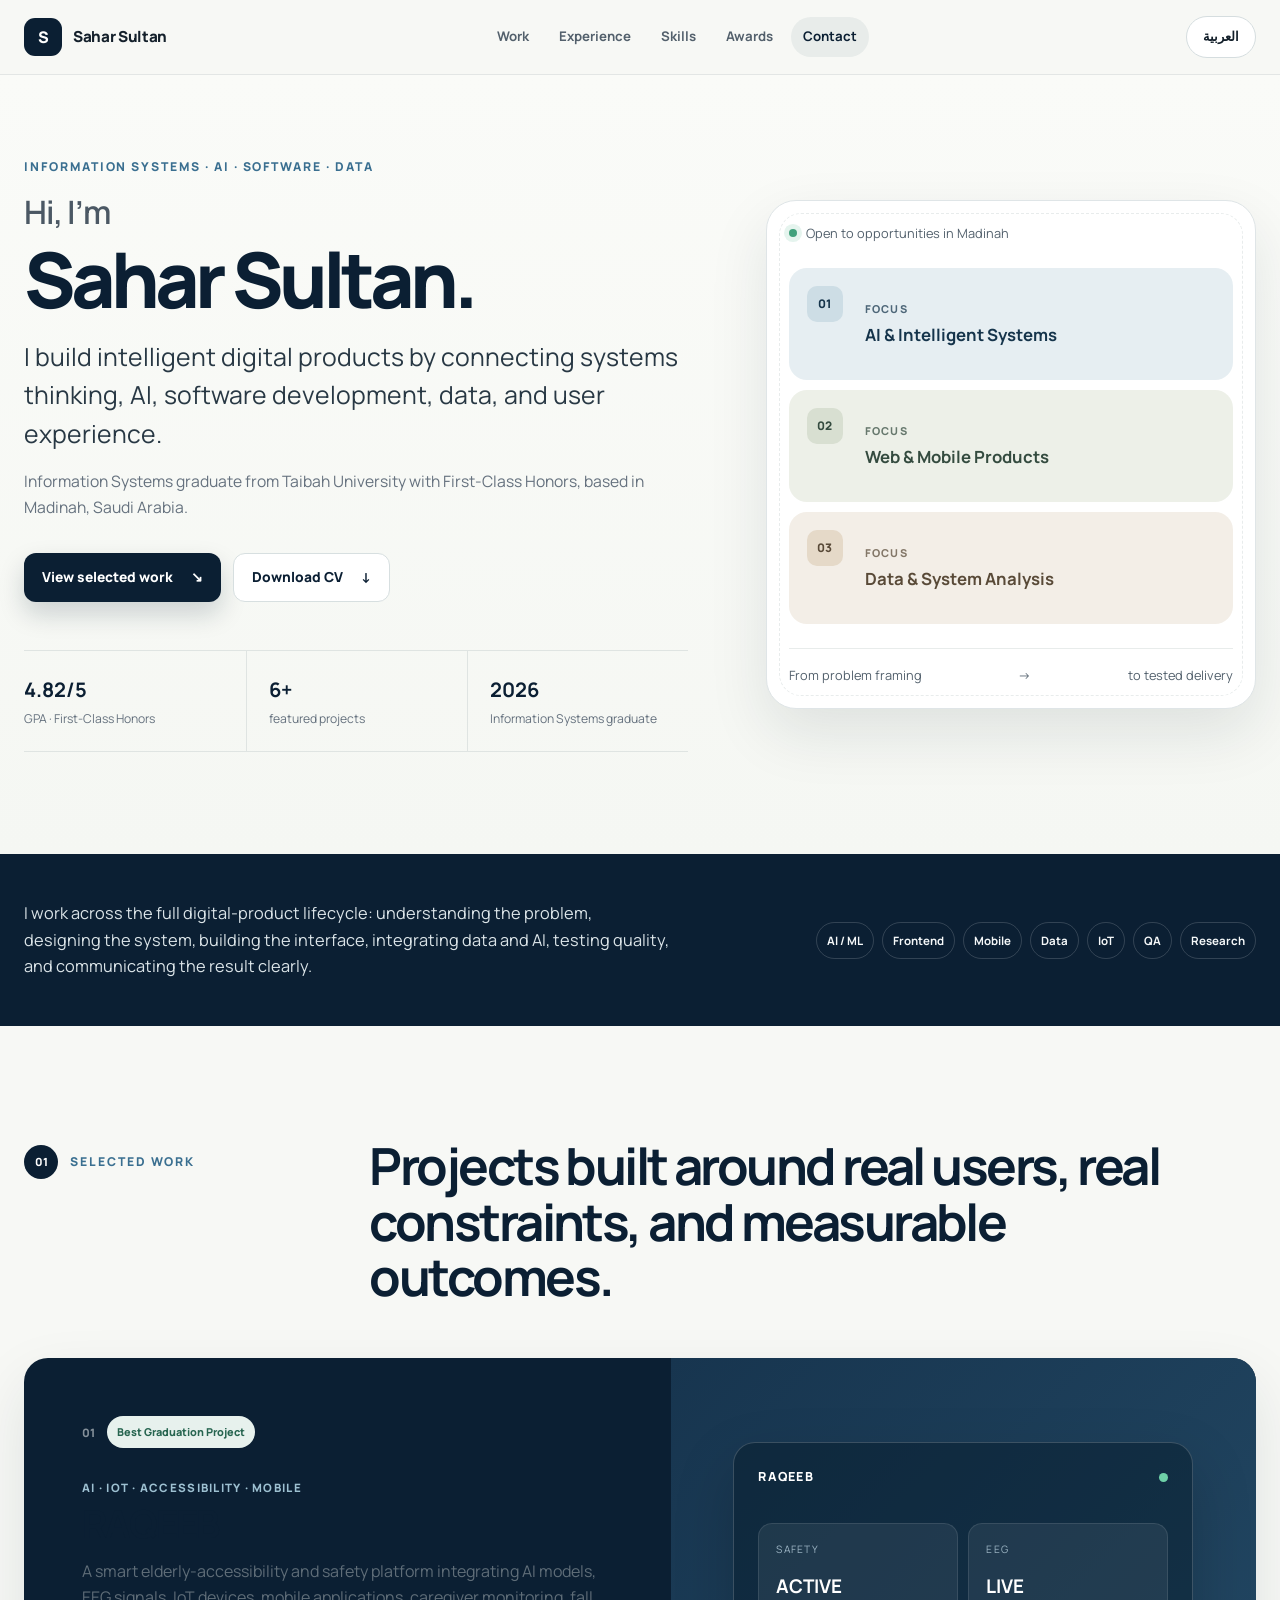
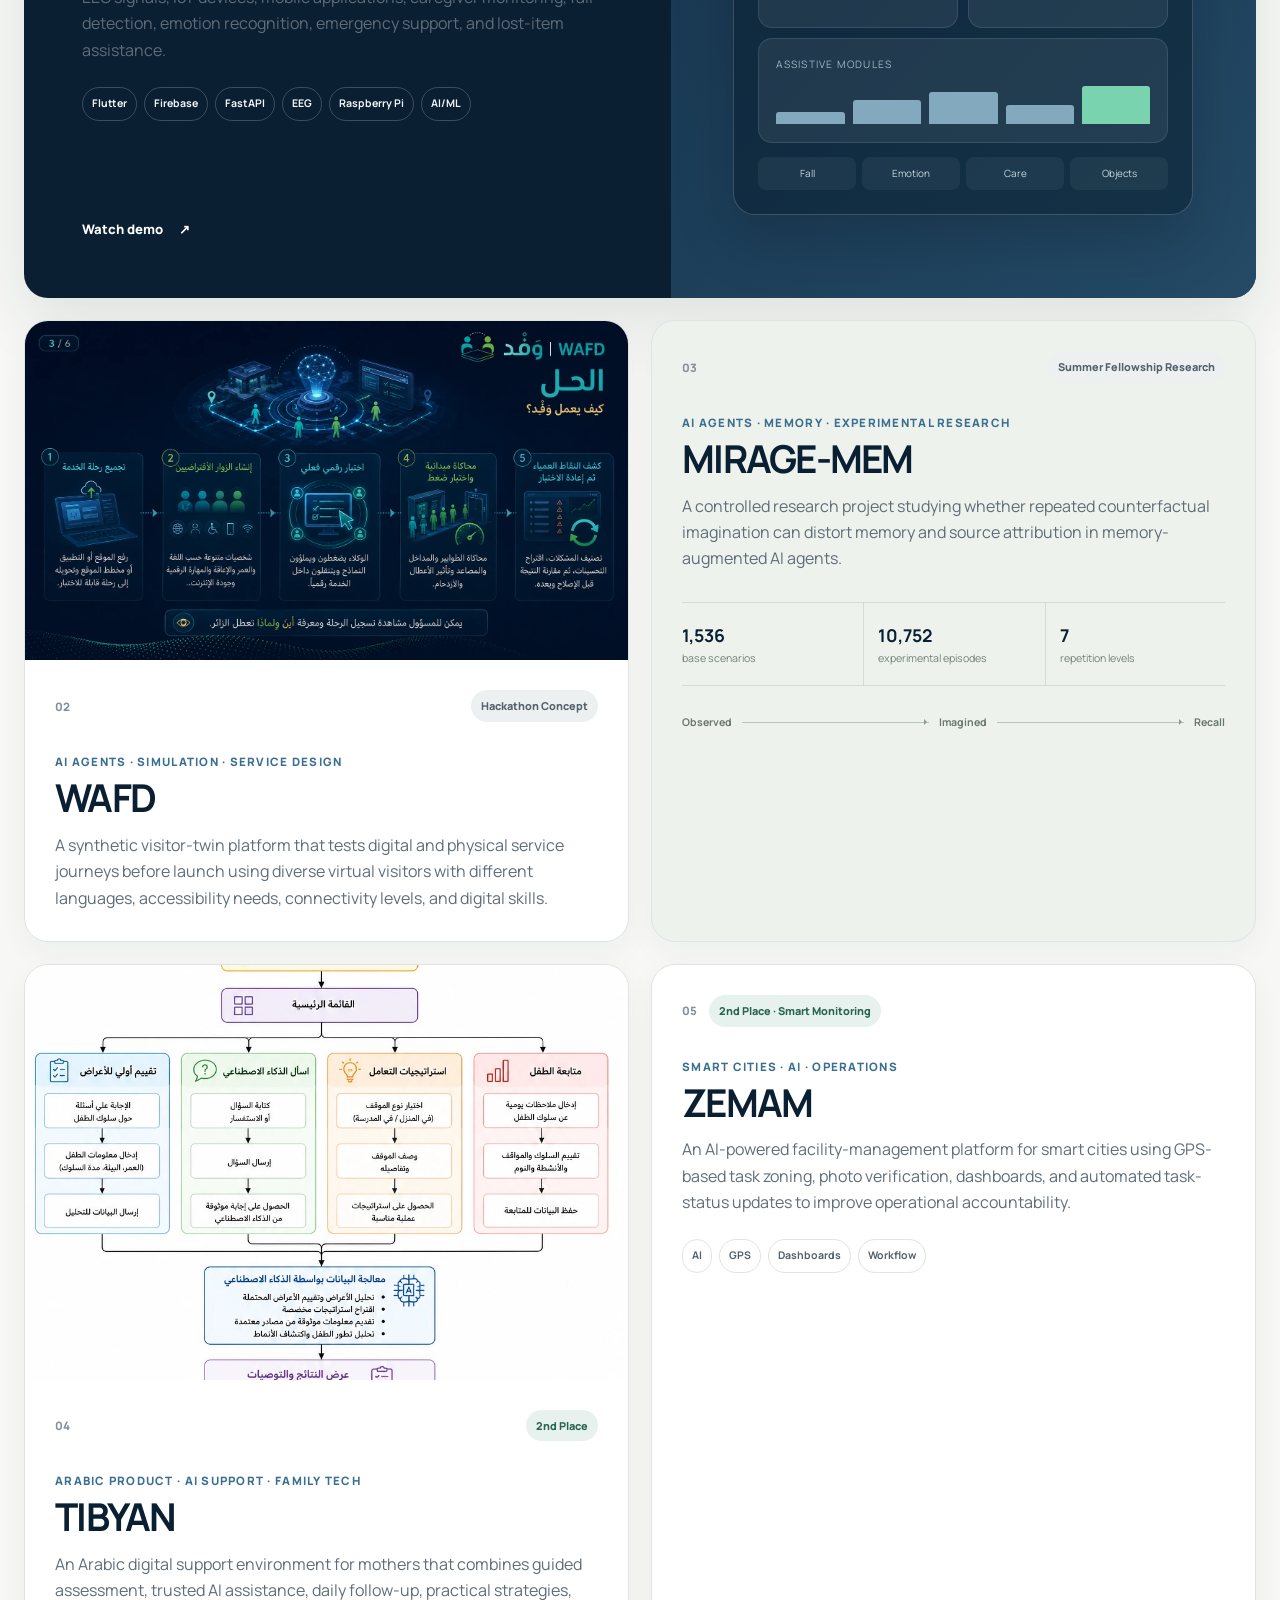
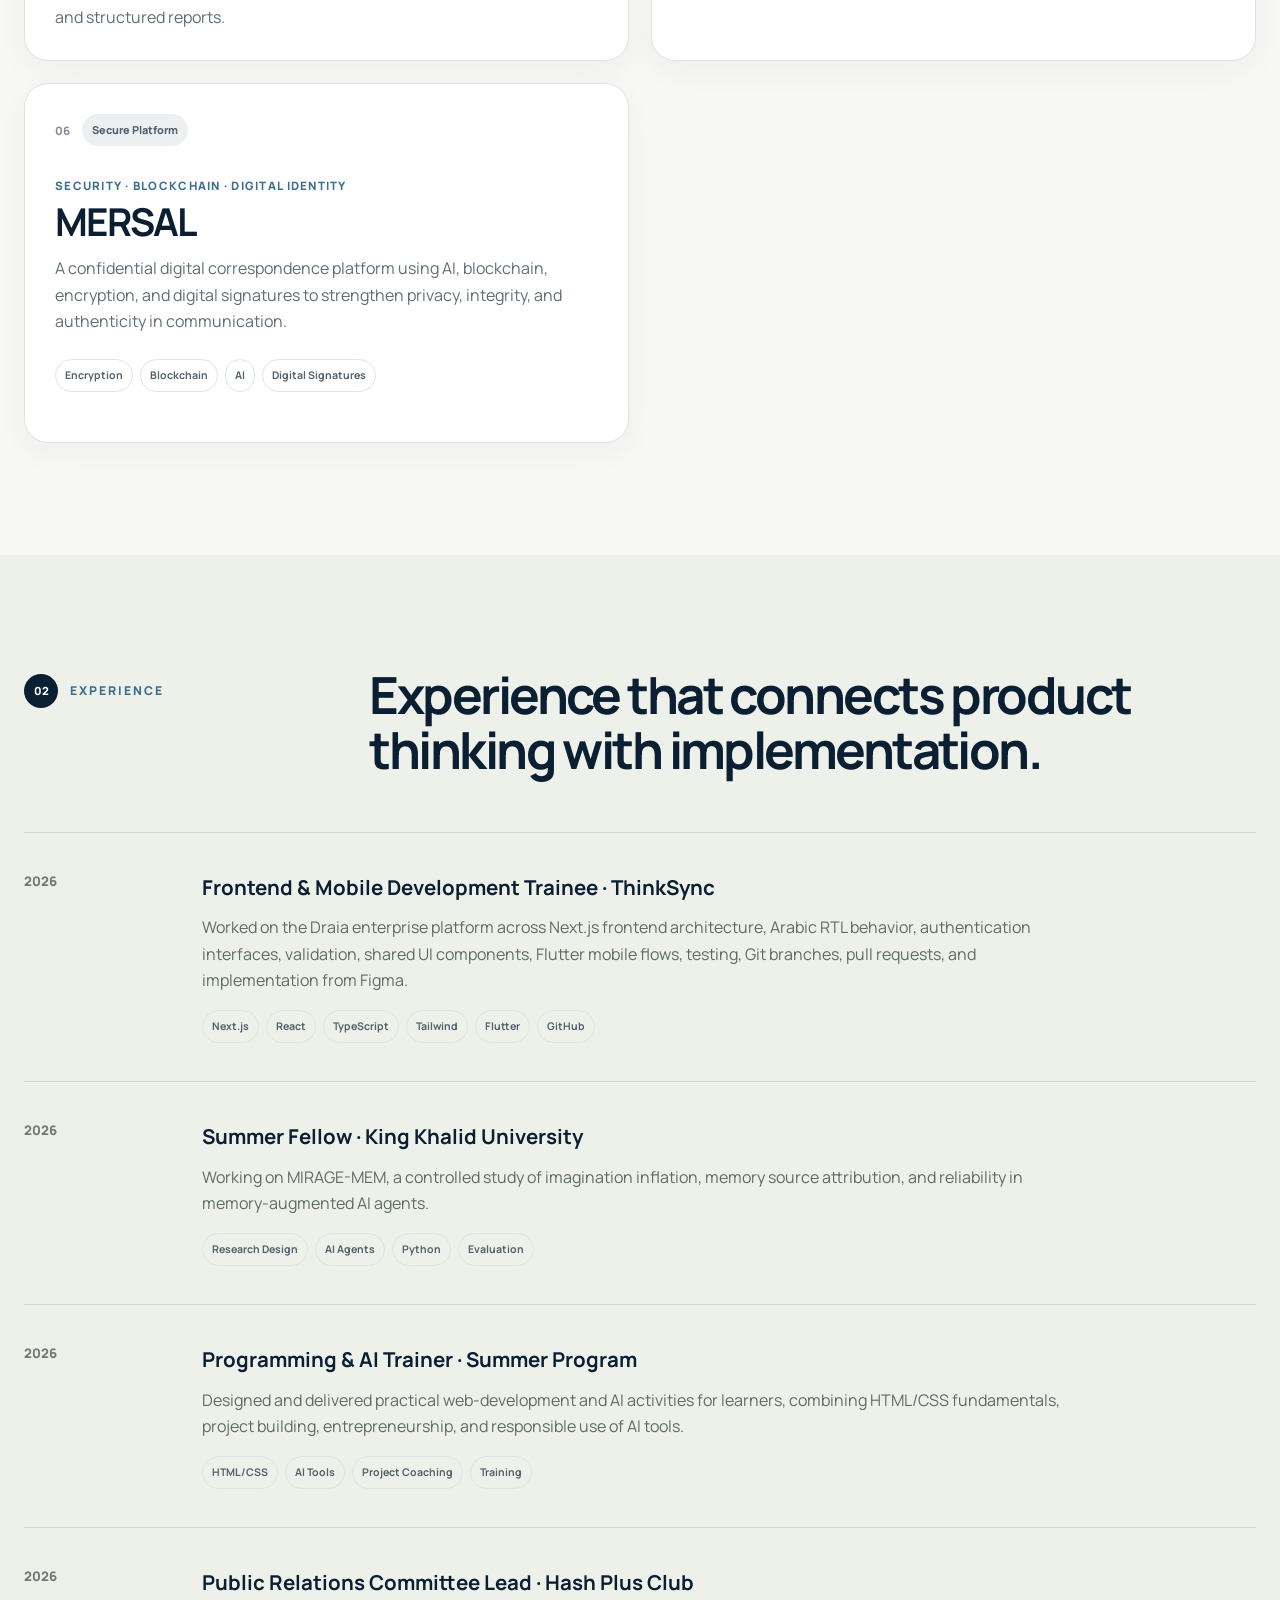
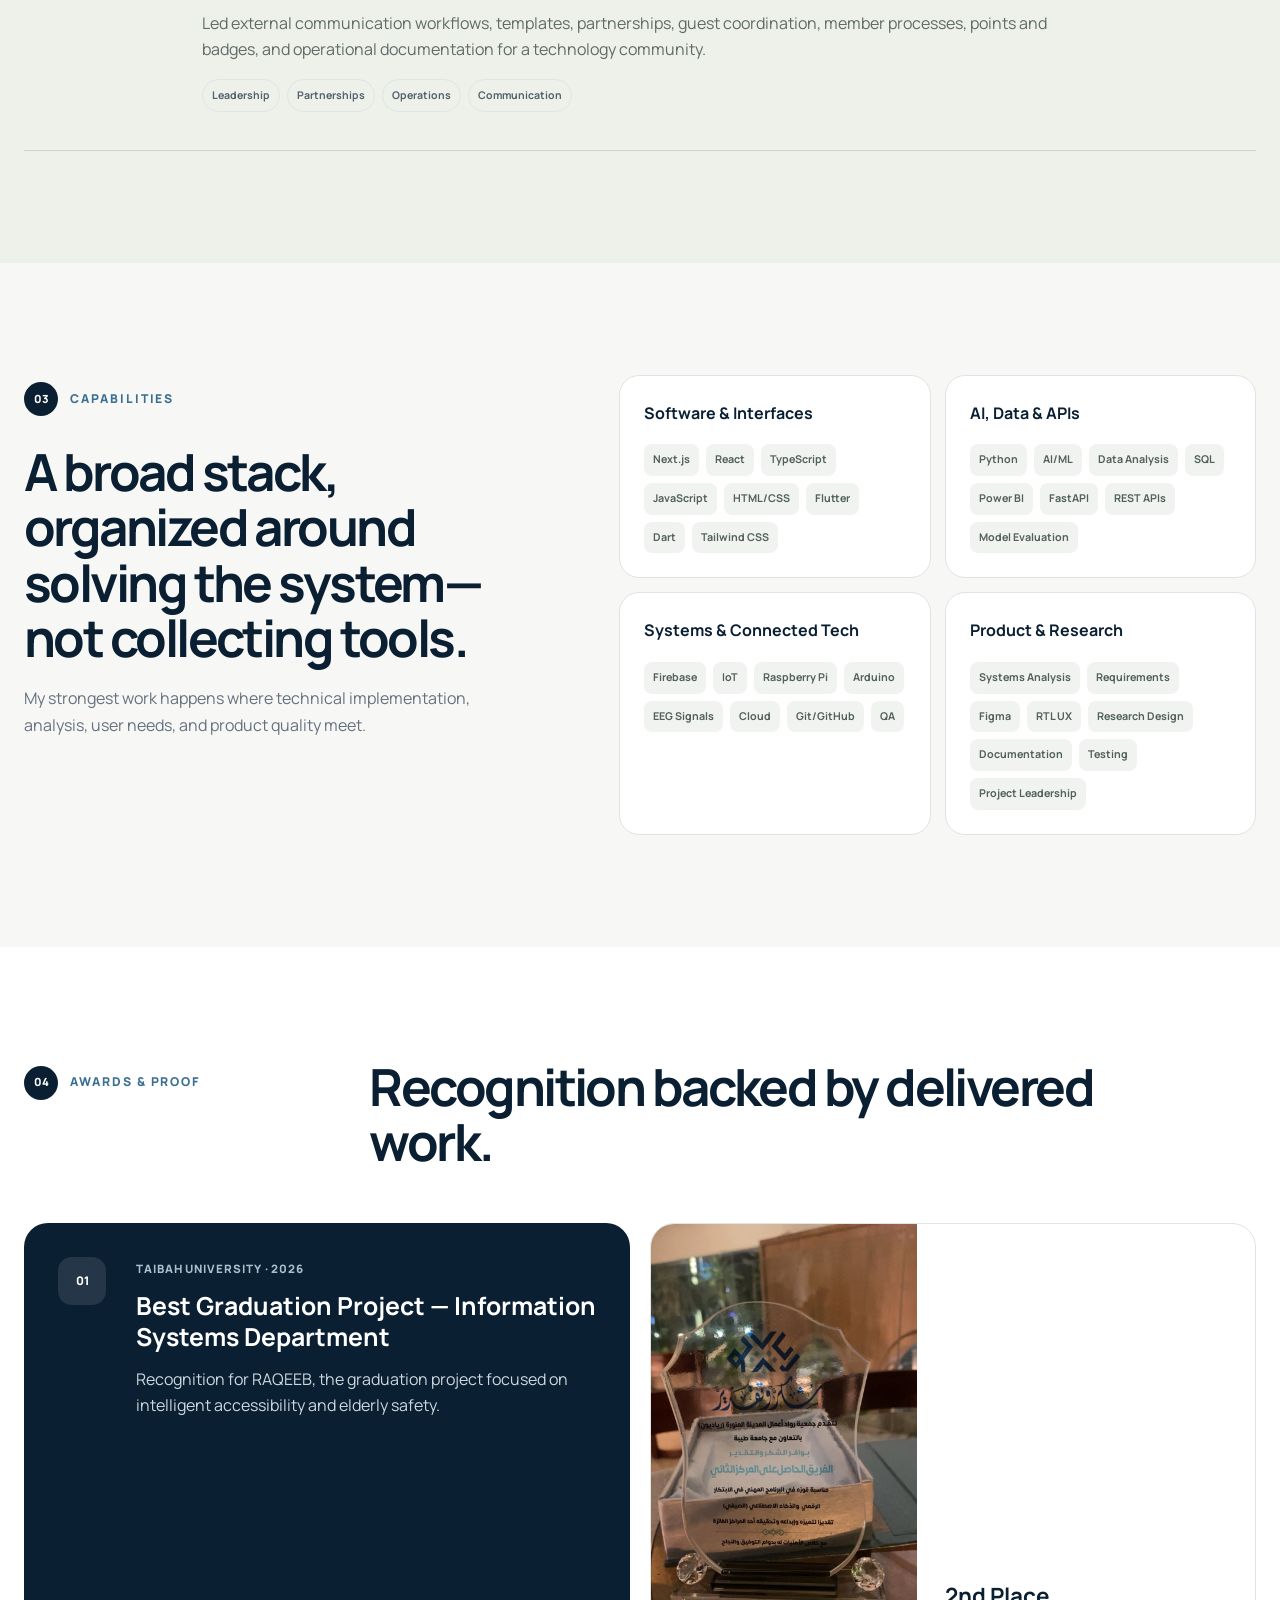
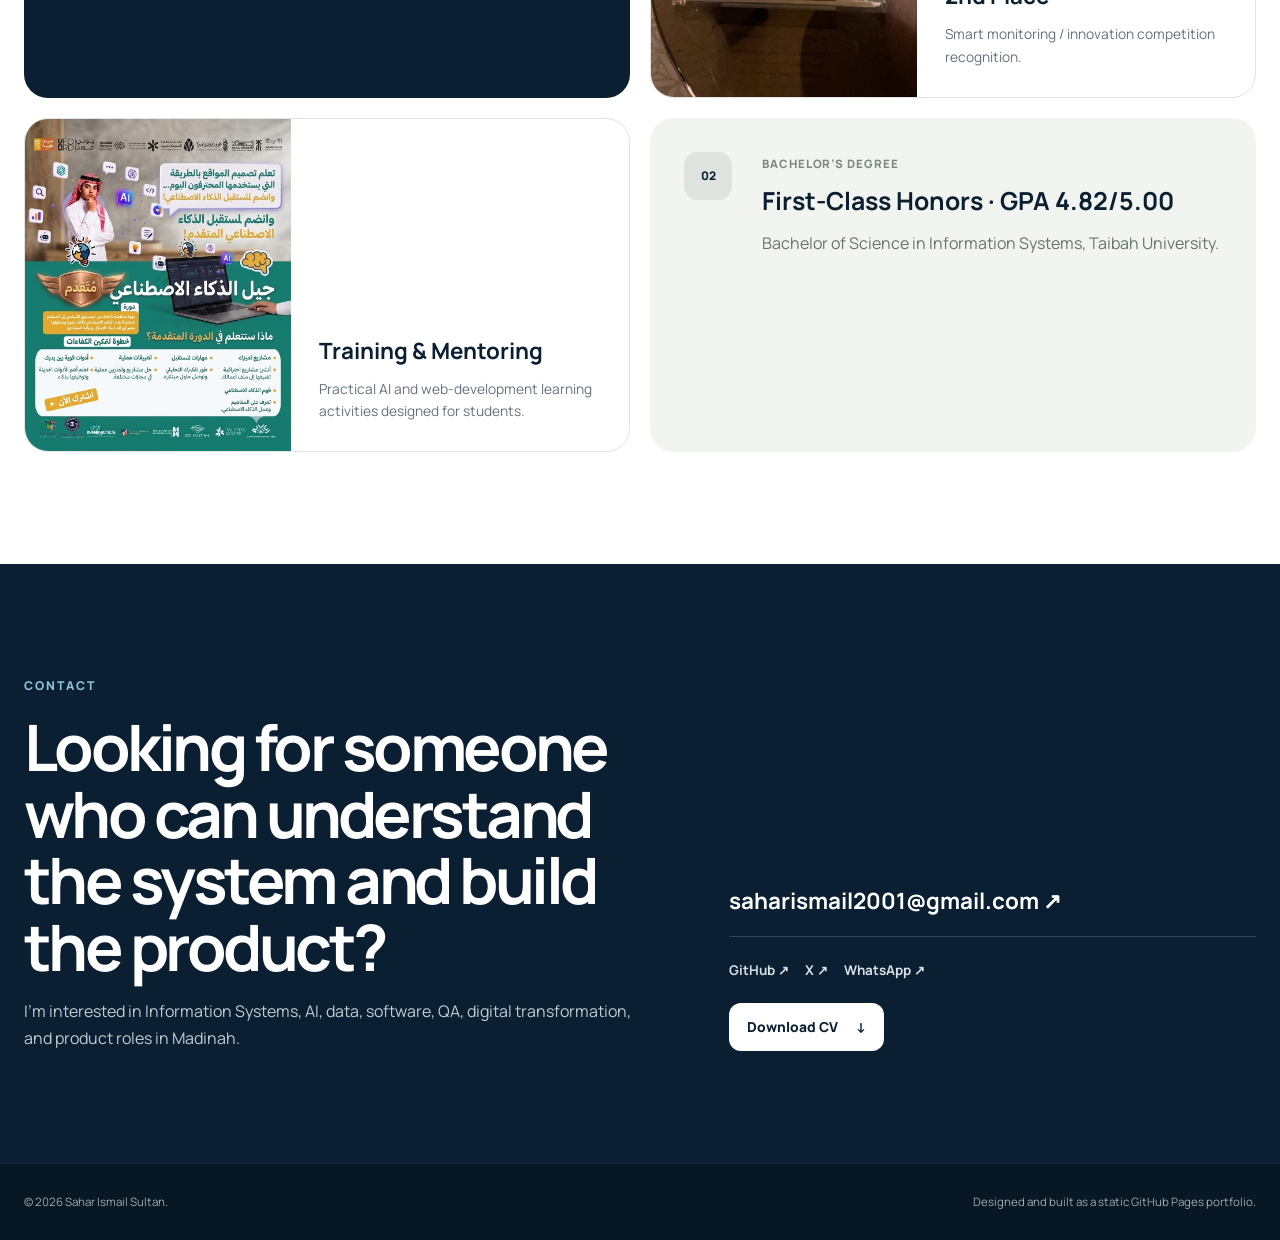
==== commit 8cc9efd2: "Add files via upload" ====
--- a/index.html
+++ b/index.html
@@ -2,14 +2,10 @@
 <html lang="en" dir="ltr">
 <head>
   <meta charset="utf-8">
-  <meta name="viewport" content="width=device-width, initial-scale=1, viewport-fit=cover">
-  <meta name="description" content="Sahar Ismail Sultan — Information Systems graduate working across AI, research, software, data, and smart systems.">
-  <meta name="theme-color" content="#050716">
-  <meta name="color-scheme" content="dark">
-  <meta property="og:title" content="Sahar Sultan — AI × Software × Research">
-  <meta property="og:description" content="Selected work in AI, research, digital products, frontend development, and smart systems.">
-  <title>Sahar Sultan — AI × Software × Research</title>
-  <link rel="icon" href="assets/sahar-signal.svg" type="image/svg+xml">
+  <meta name="viewport" content="width=device-width, initial-scale=1">
+  <meta name="description" content="Sahar Ismail Sultan — Information Systems graduate building AI-enabled, data-driven and user-centered digital products.">
+  <meta name="theme-color" content="#0b1f33">
+  <title>Sahar Sultan — Information Systems · AI · Software</title>
   <link rel="preconnect" href="https://fonts.googleapis.com">
   <link rel="preconnect" href="https://fonts.gstatic.com" crossorigin>
   <link href="https://fonts.googleapis.com/css2?family=IBM+Plex+Sans+Arabic:wght@400;500;600;700&family=Manrope:wght@400;500;600;700;800&display=swap" rel="stylesheet">
@@ -18,354 +14,288 @@
 </head>
 <body>
   <a class="skip-link" href="#main" data-i18n="skip">Skip to content</a>
-  <canvas class="signal-field" id="signalField" aria-hidden="true"></canvas>
-  <div class="page-noise" aria-hidden="true"></div>
-  <div class="scroll-meter" id="scrollMeter" aria-hidden="true"><span></span></div>
-
-  <header class="topbar" id="topbar">
-    <a class="brand" href="#top" aria-label="Sahar Sultan home" data-aria-key="brandHome">
-      <img src="assets/sahar-signal.svg" alt="">
-      <span class="brand-name">SAHAR SULTAN</span>
-    </a>
-
-    <nav class="desktop-nav" aria-label="Primary navigation" data-aria-key="mainNav">
-      <a href="#projects" data-i18n="navProjects">Work</a>
-      <a href="#capabilities" data-i18n="navCapabilities">Capabilities</a>
+
+  <header class="site-header" id="top">
+    <div class="container nav-wrap">
+      <a class="brand" href="#top" aria-label="Sahar Sultan home">
+        <span class="brand-mark" aria-hidden="true">S</span>
+        <span class="brand-text">Sahar Sultan</span>
+      </a>
+
+      <nav class="nav-links" aria-label="Primary navigation">
+        <a href="#work" data-i18n="navWork">Work</a>
+        <a href="#experience" data-i18n="navExperience">Experience</a>
+        <a href="#skills" data-i18n="navSkills">Skills</a>
+        <a href="#awards" data-i18n="navAwards">Awards</a>
+        <a href="#contact" data-i18n="navContact">Contact</a>
+      </nav>
+
+      <div class="nav-actions">
+        <button class="lang-btn" id="langBtn" type="button" aria-label="Switch language">العربية</button>
+        <button class="menu-btn" id="menuBtn" type="button" aria-expanded="false" aria-controls="mobileNav" aria-label="Open menu">
+          <span></span><span></span><span></span>
+        </button>
+      </div>
+    </div>
+
+    <nav class="mobile-nav" id="mobileNav" hidden>
+      <a href="#work" data-i18n="navWork">Work</a>
       <a href="#experience" data-i18n="navExperience">Experience</a>
-      <a href="#proof" data-i18n="navProof">Proof</a>
-    </nav>
-
-    <div class="topbar-actions">
-      <button class="language-button" id="languageButton" type="button" aria-label="Switch to Arabic">العربية</button>
-      <button class="menu-button" id="menuButton" type="button" aria-expanded="false" aria-controls="mobileNav" aria-label="Open menu" data-aria-key="openMenu">
-        <span></span><span></span>
-      </button>
-    </div>
-
-    <nav class="mobile-nav" id="mobileNav" aria-label="Mobile navigation" data-aria-key="mobileNav" hidden>
-      <a href="#projects" data-i18n="navProjects">Work</a>
-      <a href="#capabilities" data-i18n="navCapabilities">Capabilities</a>
-      <a href="#experience" data-i18n="navExperience">Experience</a>
-      <a href="#proof" data-i18n="navProof">Proof</a>
+      <a href="#skills" data-i18n="navSkills">Skills</a>
+      <a href="#awards" data-i18n="navAwards">Awards</a>
       <a href="#contact" data-i18n="navContact">Contact</a>
     </nav>
   </header>
 
   <main id="main">
-    <section class="hero" id="top" aria-labelledby="hero-title">
-      <div class="hero-grid section-shell">
+    <section class="hero section-pad">
+      <div class="container hero-grid">
         <div class="hero-copy reveal">
-          <p class="hero-index"><span>00</span><span data-i18n="heroIndex">PORTFOLIO / 2026</span></p>
-          <p class="hero-overline" data-i18n="heroOverline">Information Systems · AI · Research · Digital Products</p>
-          <h1 class="hero-title" id="hero-title" aria-label="Sahar Sultan">
-            <span class="hero-name">SAHAR</span>
-            <span class="hero-surname">SULTAN</span>
+          <p class="eyebrow" data-i18n="heroEyebrow">INFORMATION SYSTEMS · AI · SOFTWARE · DATA</p>
+          <h1>
+            <span data-i18n="heroHi">Hi, I’m</span>
+            <strong>Sahar Sultan.</strong>
           </h1>
-          <p class="hero-lead" data-i18n="heroLead">I build and study intelligent digital systems — connecting AI, software, research, data, and human-centered product thinking.</p>
+          <p class="hero-lead" data-i18n="heroLead">I build intelligent digital products by connecting systems thinking, AI, software development, data, and user experience.</p>
+          <p class="hero-sub" data-i18n="heroSub">Information Systems graduate from Taibah University with First-Class Honors, based in Madinah, Saudi Arabia.</p>
+
           <div class="hero-actions">
-            <a class="button button-primary" href="#projects"><span data-i18n="exploreWork">Explore selected work</span><span aria-hidden="true">↘</span></a>
-            <a class="button button-ghost" href="assets/Sahar_Ismail_Sultan_CV.pdf" download><span data-i18n="downloadCv">Download CV</span><span aria-hidden="true">↓</span></a>
-          </div>
-          <div class="hero-footnote">
-            <span data-i18n="heroLocation">Madinah, Saudi Arabia</span>
-            <span aria-hidden="true">/</span>
-            <span data-i18n="heroFocus">AI Engineering · Information Systems · Research</span>
-          </div>
-        </div>
-
-        <div class="hero-visual reveal" id="heroVisual" aria-hidden="true">
-          <div class="depth-label depth-label-a">SIGNAL / 01</div>
-          <div class="depth-label depth-label-b">DEPTH / 08</div>
-          <div class="beam"></div>
-          <div class="halo halo-a"></div>
-          <div class="halo halo-b"></div>
-          <div class="halo halo-c"></div>
-          <div class="signal-core"><span>S</span></div>
-          <svg class="hero-vector" viewBox="0 0 620 620" fill="none">
-            <path d="M40 404C133 322 188 454 278 349C369 244 397 137 578 190" />
-            <path d="M61 448C151 380 222 484 302 396C391 297 437 212 568 252" />
-            <path d="M83 492C176 438 246 511 333 442C407 384 470 310 554 319" />
-          </svg>
-          <div class="hero-coordinate">MADINAH / SAUDI ARABIA</div>
-        </div>
-      </div>
-      <div class="hero-marquee" aria-hidden="true">
-        <div>
-          <span>AI ENGINEERING</span><i>×</i><span>SOFTWARE</span><i>×</i><span>RESEARCH</span><i>×</i><span>INFORMATION SYSTEMS</span><i>×</i><span>SMART TECHNOLOGY</span><i>×</i>
-          <span>AI ENGINEERING</span><i>×</i><span>SOFTWARE</span><i>×</i><span>RESEARCH</span><i>×</i><span>INFORMATION SYSTEMS</span><i>×</i><span>SMART TECHNOLOGY</span><i>×</i>
-        </div>
-      </div>
-    </section>
-
-    <section class="now-strip section-shell" aria-labelledby="now-title">
-      <div class="now-title reveal">
-        <span class="eyebrow" id="now-title" data-i18n="nowTitle">CURRENT SIGNALS</span>
-        <span class="live-dot" aria-hidden="true"></span>
-      </div>
-      <div class="now-list">
-        <article class="now-item reveal"><span class="now-number">01</span><div><strong>Basiratk</strong><p data-i18n="nowBasiratk">Arabic legal speech-to-text model development.</p></div></article>
-        <article class="now-item reveal"><span class="now-number">02</span><div><strong>MIRAGE-MEM</strong><p data-i18n="nowMirage">Research on imagination inflation in memory-augmented AI agents.</p></div></article>
-        <article class="now-item reveal"><span class="now-number">03</span><div><strong>WAFD</strong><p data-i18n="nowWafd">Synthetic visitor twins for pre-launch service testing.</p></div></article>
-      </div>
-    </section>
-
-    <section class="about section-shell" id="about" aria-labelledby="about-title">
-      <header class="section-heading reveal">
-        <span class="section-no">01</span>
-        <span class="eyebrow" data-i18n="aboutLabel">ABOUT</span>
-      </header>
-      <div class="about-layout">
-        <h2 class="section-display reveal" id="about-title" data-i18n="aboutTitle">Systems thinking, translated into things people can actually use.</h2>
-        <div class="about-copy reveal">
-          <p data-i18n="aboutText">I am an Information Systems graduate who enjoys building and researching intelligent digital systems. I work comfortably between problem framing, AI and data, interface development, system analysis, testing, and connected technologies.</p>
-          <p class="about-note" data-i18n="aboutNote">The common thread is not a single tool. It is understanding the full system — people, information, software, devices, constraints, and delivery.</p>
-        </div>
-      </div>
-    </section>
-
-    <section class="projects" id="projects" aria-labelledby="projects-title">
-      <div class="section-shell projects-intro">
-        <header class="section-heading reveal">
-          <span class="section-no">02</span>
-          <span class="eyebrow" data-i18n="projectsLabel">SELECTED WORK</span>
-        </header>
-        <div class="projects-intro-grid">
-          <h2 class="section-display reveal" id="projects-title" data-i18n="projectsTitle">Six projects. Six different problem spaces.</h2>
-          <p class="section-intro reveal" data-i18n="projectsIntro">Selected case studies across accessibility, AI-agent research, visitor experience, family support, smart monitoring, and secure communication.</p>
-        </div>
-      </div>
-
-      <article class="case case-raqeeb reveal" aria-labelledby="raq-title">
-        <div class="case-inner section-shell">
-          <div class="case-copy">
-            <div class="case-meta"><span>01 / RAQEEB</span><b data-i18n="raqAward">Best Graduation Project</b></div>
-            <h3 id="raq-title" data-i18n="raqTitle">Safety, independence, and intelligent assistance for older adults.</h3>
-            <p data-i18n="raqText">Raqeeb is a smart accessibility and elderly-safety system combining AI models, EEG signals, IoT devices, mobile applications, caregiver monitoring, fall detection, emotion recognition, emergency support, and lost-item assistance.</p>
-            <div class="case-stack" aria-label="Raqeeb technologies"><span>AI / ML</span><span>EEG</span><span>IoT</span><span>Flutter</span><span>Firebase</span><span>FastAPI</span></div>
-            <a class="text-link" href="https://youtu.be/xKBw1Zz2XBA?si=POylILyWUGQEKoeD" target="_blank" rel="noopener noreferrer"><span data-i18n="watchDemo">Watch demo</span><span aria-hidden="true">↗</span></a>
-          </div>
-          <div class="raq-visual" aria-hidden="true">
-            <div class="raq-grid"></div>
-            <div class="vitals-head"><span>RAQEEB / ASSISTIVE SYSTEM</span><span class="status-ok">● ACTIVE</span></div>
-            <div class="human-signal"><span class="signal-head"></span><span class="signal-body"></span><i></i><i></i><i></i></div>
-            <div class="eeg-line"><svg viewBox="0 0 500 130" preserveAspectRatio="none"><path d="M0 67 L35 67 L52 31 L69 104 L88 65 L130 65 L151 49 L168 80 L186 64 L233 64 L252 12 L270 117 L290 65 L339 65 L356 45 L374 84 L392 66 L500 66"/></svg></div>
-            <div class="raq-modules"><span>FALL</span><span>EMOTION</span><span>EEG</span><span>CARE</span><span>OBJECT</span></div>
-          </div>
-        </div>
-      </article>
-
-      <article class="case case-mirage reveal" aria-labelledby="mirage-title">
-        <div class="case-inner section-shell mirage-layout">
-          <div class="mirage-visual" aria-hidden="true">
-            <div class="memory-field">
-              <div class="memory-center"><span>MEM</span><small>TRACE</small></div>
-              <span class="memory-point p1">OBSERVED</span>
-              <span class="memory-point p2">IMAGINED</span>
-              <span class="memory-point p3">SOURCE</span>
-              <span class="memory-point p4">RECALL</span>
-              <span class="memory-point p5">DECISION</span>
-              <svg viewBox="0 0 600 600"><circle cx="300" cy="300" r="196"/><circle cx="300" cy="300" r="134"/><path d="M96 332 C163 118 408 97 509 281 C430 463 192 513 96 332Z"/><path d="M126 205 C289 258 344 151 491 207"/></svg>
-            </div>
-          </div>
-          <div class="case-copy">
-            <div class="case-meta"><span>02 / MIRAGE-MEM</span><b data-i18n="mirageMeta">AI Research · King Khalid University</b></div>
-            <h3 id="mirage-title" data-i18n="mirageTitle">Can an AI agent remember an event that only happened in its imagination?</h3>
-            <p data-i18n="mirageText">A research project studying artificial imagination inflation in memory-augmented AI agents through repeated counterfactual simulation and controlled experimental episodes.</p>
-            <dl class="research-stats">
-              <div><dt>1,536</dt><dd data-i18n="baseScenarios">base scenarios</dd></div>
-              <div><dt>10,752</dt><dd data-i18n="episodes">experimental episodes</dd></div>
-              <div><dt>7</dt><dd data-i18n="repetitionLevels">repetition levels</dd></div>
-            </dl>
-            <div class="case-stack"><span>AI Agents</span><span>Persistent Memory</span><span>Python</span><span>Evaluation</span></div>
-          </div>
-        </div>
-      </article>
-
-      <article class="case case-wafd reveal" aria-labelledby="wafd-title">
-        <div class="wafd-media">
-          <img src="assets/wafd.webp" alt="WAFD project visual" data-alt-key="wafdAlt" loading="lazy" decoding="async">
-          <div class="wafd-overlay" aria-hidden="true"><span>SIMULATION LAYER</span><span>VISITOR 024</span><span>FRICTION / DETECTED</span></div>
-        </div>
-        <div class="case-inner section-shell wafd-copy-wrap">
-          <div class="case-copy">
-            <div class="case-meta"><span>03 / WAFD</span><b data-i18n="wafdMeta">Synthetic visitor twin</b></div>
-            <h3 id="wafd-title" data-i18n="wafdTitle">Test the visitor experience before real visitors have to.</h3>
-            <p data-i18n="wafdText">WAFD simulates diverse virtual visitors across digital and physical service journeys, exposing where language, accessibility, connectivity, digital skill, or service design can cause the experience to fail.</p>
-            <div class="case-stack"><span>AI Agents</span><span>Simulation</span><span>Digital Twin</span><span>Service Design</span></div>
-          </div>
-        </div>
-      </article>
-
-      <article class="case case-tibyan reveal" aria-labelledby="tibyan-title">
-        <div class="case-inner section-shell tibyan-layout">
-          <div class="case-copy">
-            <div class="case-meta"><span>04 / TIBYAN</span><b data-i18n="secondPlace">2nd Place</b></div>
-            <h3 id="tibyan-title" data-i18n="tibyanTitle">An Arabic support environment for families navigating ADHD.</h3>
-            <p data-i18n="tibyanText">Tibyan supports families of children with ADHD through AI-assisted guidance, child follow-up, task organization, educational content, community support, and structured family tools.</p>
-            <div class="case-stack"><span>AI Assistance</span><span>Arabic UX</span><span>Product Design</span><span>Family Support</span></div>
-          </div>
-          <figure class="tibyan-frame">
-            <img src="assets/tibyan.webp" alt="Tibyan Arabic platform presentation" data-alt-key="tibyanAlt" loading="lazy" decoding="async">
-            <figcaption>TIBYAN / ARABIC DIGITAL PRODUCT</figcaption>
+            <a class="btn btn-primary" href="#work"><span data-i18n="viewWork">View selected work</span><span aria-hidden="true">↘</span></a>
+            <a class="btn btn-secondary" href="assets/Sahar_Ismail_Sultan_CV.pdf" download><span data-i18n="downloadCv">Download CV</span><span aria-hidden="true">↓</span></a>
+          </div>
+
+          <div class="hero-meta" aria-label="Highlights">
+            <div><strong>4.82/5</strong><span data-i18n="gpa">GPA · First-Class Honors</span></div>
+            <div><strong>6+</strong><span data-i18n="projectsCount">featured projects</span></div>
+            <div><strong>2026</strong><span data-i18n="gradYear">Information Systems graduate</span></div>
+          </div>
+        </div>
+
+        <div class="hero-panel reveal" aria-label="Professional profile summary">
+          <div class="hero-panel-top">
+            <span class="status-dot"></span>
+            <span data-i18n="available">Open to opportunities in Madinah</span>
+          </div>
+
+          <div class="focus-stack">
+            <div class="focus-card focus-card-a">
+              <span>01</span>
+              <div><small data-i18n="focusLabel">FOCUS</small><strong>AI & Intelligent Systems</strong></div>
+            </div>
+            <div class="focus-card focus-card-b">
+              <span>02</span>
+              <div><small data-i18n="focusLabel">FOCUS</small><strong>Web & Mobile Products</strong></div>
+            </div>
+            <div class="focus-card focus-card-c">
+              <span>03</span>
+              <div><small data-i18n="focusLabel">FOCUS</small><strong>Data & System Analysis</strong></div>
+            </div>
+          </div>
+
+          <div class="hero-panel-foot">
+            <span data-i18n="fromProblem">From problem framing</span>
+            <span aria-hidden="true">→</span>
+            <span data-i18n="toDelivery">to tested delivery</span>
+          </div>
+        </div>
+      </div>
+    </section>
+
+    <section class="intro-strip">
+      <div class="container intro-strip-grid">
+        <p class="reveal" data-i18n="introStatement">I work across the full digital-product lifecycle: understanding the problem, designing the system, building the interface, integrating data and AI, testing quality, and communicating the result clearly.</p>
+        <div class="intro-tags reveal" aria-label="Core domains">
+          <span>AI / ML</span><span>Frontend</span><span>Mobile</span><span>Data</span><span>IoT</span><span>QA</span><span>Research</span>
+        </div>
+      </div>
+    </section>
+
+    <section class="section-pad" id="work">
+      <div class="container">
+        <div class="section-head reveal">
+          <div><span class="section-kicker">01</span><p class="eyebrow" data-i18n="selectedWork">SELECTED WORK</p></div>
+          <h2 data-i18n="workTitle">Projects built around real users, real constraints, and measurable outcomes.</h2>
+        </div>
+
+        <div class="project-grid">
+          <article class="project-card project-feature reveal">
+            <div class="project-feature-copy">
+              <div class="project-topline">
+                <span class="project-index">01</span>
+                <span class="badge" data-i18n="bestGrad">Best Graduation Project</span>
+              </div>
+              <p class="project-type">AI · IoT · Accessibility · Mobile</p>
+              <h3>RAQEEB</h3>
+              <p data-i18n="raqText">A smart elderly-accessibility and safety platform integrating AI models, EEG signals, IoT devices, mobile applications, caregiver monitoring, fall detection, emotion recognition, emergency support, and lost-item assistance.</p>
+              <div class="tech-list"><span>Flutter</span><span>Firebase</span><span>FastAPI</span><span>EEG</span><span>Raspberry Pi</span><span>AI/ML</span></div>
+              <a class="project-link" href="https://youtu.be/xKBw1Zz2XBA?si=POylILyWUGQEKoeD" target="_blank" rel="noopener noreferrer"><span data-i18n="watchDemo">Watch demo</span><span aria-hidden="true">↗</span></a>
+            </div>
+            <div class="project-feature-visual" aria-hidden="true">
+              <div class="dashboard-mini">
+                <div class="dash-head"><span>RAQEEB</span><i></i></div>
+                <div class="dash-grid">
+                  <div class="metric"><small>SAFETY</small><strong>ACTIVE</strong></div>
+                  <div class="metric"><small>EEG</small><strong>LIVE</strong></div>
+                  <div class="metric wide"><small>ASSISTIVE MODULES</small><div class="bars"><span></span><span></span><span></span><span></span><span></span></div></div>
+                </div>
+                <div class="dash-footer"><span>Fall</span><span>Emotion</span><span>Care</span><span>Objects</span></div>
+              </div>
+            </div>
+          </article>
+
+          <article class="project-card project-image-card reveal">
+            <div class="project-image"><img src="assets/wafd.webp" alt="WAFD project presentation visual" loading="lazy" decoding="async"></div>
+            <div class="project-body">
+              <div class="project-topline"><span class="project-index">02</span><span class="badge badge-soft" data-i18n="hackathonConcept">Hackathon Concept</span></div>
+              <p class="project-type">AI Agents · Simulation · Service Design</p>
+              <h3>WAFD</h3>
+              <p data-i18n="wafdText">A synthetic visitor-twin platform that tests digital and physical service journeys before launch using diverse virtual visitors with different languages, accessibility needs, connectivity levels, and digital skills.</p>
+            </div>
+          </article>
+
+          <article class="project-card project-research reveal">
+            <div class="project-topline"><span class="project-index">03</span><span class="badge badge-soft" data-i18n="summerFellowship">Summer Fellowship Research</span></div>
+            <p class="project-type">AI Agents · Memory · Experimental Research</p>
+            <h3>MIRAGE-MEM</h3>
+            <p data-i18n="mirageText">A controlled research project studying whether repeated counterfactual imagination can distort memory and source attribution in memory-augmented AI agents.</p>
+            <div class="research-numbers">
+              <div><strong>1,536</strong><span data-i18n="baseScenarios">base scenarios</span></div>
+              <div><strong>10,752</strong><span data-i18n="episodes">experimental episodes</span></div>
+              <div><strong>7</strong><span data-i18n="levels">repetition levels</span></div>
+            </div>
+            <div class="memory-path" aria-hidden="true"><span>Observed</span><i></i><span>Imagined</span><i></i><span>Recall</span></div>
+          </article>
+
+          <article class="project-card project-image-card reveal">
+            <div class="project-image project-image-portrait"><img src="assets/tibyan.webp" alt="TIBYAN project flow and interface visual" loading="lazy" decoding="async"></div>
+            <div class="project-body">
+              <div class="project-topline"><span class="project-index">04</span><span class="badge" data-i18n="secondPlace">2nd Place</span></div>
+              <p class="project-type">Arabic Product · AI Support · Family Tech</p>
+              <h3>TIBYAN</h3>
+              <p data-i18n="tibyanText">An Arabic digital support environment for mothers that combines guided assessment, trusted AI assistance, daily follow-up, practical strategies, and structured reports.</p>
+            </div>
+          </article>
+
+          <article class="project-card project-simple reveal">
+            <div class="project-topline"><span class="project-index">05</span><span class="badge" data-i18n="secondPlaceTrack">2nd Place · Smart Monitoring</span></div>
+            <p class="project-type">Smart Cities · AI · Operations</p>
+            <h3>ZEMAM</h3>
+            <p data-i18n="zemamText">An AI-powered facility-management platform for smart cities using GPS-based task zoning, photo verification, dashboards, and automated task-status updates to improve operational accountability.</p>
+            <div class="tech-list"><span>AI</span><span>GPS</span><span>Dashboards</span><span>Workflow</span></div>
+          </article>
+
+          <article class="project-card project-simple reveal">
+            <div class="project-topline"><span class="project-index">06</span><span class="badge badge-soft" data-i18n="securePlatform">Secure Platform</span></div>
+            <p class="project-type">Security · Blockchain · Digital Identity</p>
+            <h3>MERSAL</h3>
+            <p data-i18n="mersalText">A confidential digital correspondence platform using AI, blockchain, encryption, and digital signatures to strengthen privacy, integrity, and authenticity in communication.</p>
+            <div class="tech-list"><span>Encryption</span><span>Blockchain</span><span>AI</span><span>Digital Signatures</span></div>
+          </article>
+        </div>
+      </div>
+    </section>
+
+    <section class="section-pad section-muted" id="experience">
+      <div class="container">
+        <div class="section-head reveal">
+          <div><span class="section-kicker">02</span><p class="eyebrow" data-i18n="experienceLabel">EXPERIENCE</p></div>
+          <h2 data-i18n="experienceTitle">Experience that connects product thinking with implementation.</h2>
+        </div>
+
+        <div class="timeline">
+          <article class="timeline-item reveal">
+            <div class="timeline-date">2026</div>
+            <div class="timeline-main"><h3 data-i18n="thinksyncTitle">Frontend & Mobile Development Trainee · ThinkSync</h3><p data-i18n="thinksyncText">Worked on the Draia enterprise platform across Next.js frontend architecture, Arabic RTL behavior, authentication interfaces, validation, shared UI components, Flutter mobile flows, testing, Git branches, pull requests, and implementation from Figma.</p><div class="tech-list"><span>Next.js</span><span>React</span><span>TypeScript</span><span>Tailwind</span><span>Flutter</span><span>GitHub</span></div></div>
+          </article>
+
+          <article class="timeline-item reveal">
+            <div class="timeline-date">2026</div>
+            <div class="timeline-main"><h3 data-i18n="fellowshipTitle">Summer Fellow · King Khalid University</h3><p data-i18n="fellowshipText">Working on MIRAGE-MEM, a controlled study of imagination inflation, memory source attribution, and reliability in memory-augmented AI agents.</p><div class="tech-list"><span>Research Design</span><span>AI Agents</span><span>Python</span><span>Evaluation</span></div></div>
+          </article>
+
+          <article class="timeline-item reveal">
+            <div class="timeline-date">2026</div>
+            <div class="timeline-main"><h3 data-i18n="trainerTitle">Programming & AI Trainer · Summer Program</h3><p data-i18n="trainerText">Designed and delivered practical web-development and AI activities for learners, combining HTML/CSS fundamentals, project building, entrepreneurship, and responsible use of AI tools.</p><div class="tech-list"><span>HTML/CSS</span><span>AI Tools</span><span>Project Coaching</span><span>Training</span></div></div>
+          </article>
+
+          <article class="timeline-item reveal">
+            <div class="timeline-date">2026</div>
+            <div class="timeline-main"><h3 data-i18n="hashTitle">Public Relations Committee Lead · Hash Plus Club</h3><p data-i18n="hashText">Led external communication workflows, templates, partnerships, guest coordination, member processes, points and badges, and operational documentation for a technology community.</p><div class="tech-list"><span>Leadership</span><span>Partnerships</span><span>Operations</span><span>Communication</span></div></div>
+          </article>
+        </div>
+      </div>
+    </section>
+
+    <section class="section-pad" id="skills">
+      <div class="container skills-layout">
+        <div class="section-head section-head-side reveal">
+          <div><span class="section-kicker">03</span><p class="eyebrow" data-i18n="skillsLabel">CAPABILITIES</p></div>
+          <h2 data-i18n="skillsTitle">A broad stack, organized around solving the system—not collecting tools.</h2>
+          <p data-i18n="skillsIntro">My strongest work happens where technical implementation, analysis, user needs, and product quality meet.</p>
+        </div>
+
+        <div class="skills-groups">
+          <article class="skill-group reveal"><h3 data-i18n="skillSoftware">Software & Interfaces</h3><div><span>Next.js</span><span>React</span><span>TypeScript</span><span>JavaScript</span><span>HTML/CSS</span><span>Flutter</span><span>Dart</span><span>Tailwind CSS</span></div></article>
+          <article class="skill-group reveal"><h3 data-i18n="skillAi">AI, Data & APIs</h3><div><span>Python</span><span>AI/ML</span><span>Data Analysis</span><span>SQL</span><span>Power BI</span><span>FastAPI</span><span>REST APIs</span><span>Model Evaluation</span></div></article>
+          <article class="skill-group reveal"><h3 data-i18n="skillSystems">Systems & Connected Tech</h3><div><span>Firebase</span><span>IoT</span><span>Raspberry Pi</span><span>Arduino</span><span>EEG Signals</span><span>Cloud</span><span>Git/GitHub</span><span>QA</span></div></article>
+          <article class="skill-group reveal"><h3 data-i18n="skillProduct">Product & Research</h3><div><span>Systems Analysis</span><span>Requirements</span><span>Figma</span><span>RTL UX</span><span>Research Design</span><span>Documentation</span><span>Testing</span><span>Project Leadership</span></div></article>
+        </div>
+      </div>
+    </section>
+
+    <section class="section-pad awards-section" id="awards">
+      <div class="container">
+        <div class="section-head reveal">
+          <div><span class="section-kicker">04</span><p class="eyebrow" data-i18n="awardsLabel">AWARDS & PROOF</p></div>
+          <h2 data-i18n="awardsTitle">Recognition backed by delivered work.</h2>
+        </div>
+
+        <div class="awards-grid">
+          <article class="award-card award-main reveal">
+            <div class="award-number">01</div>
+            <div><p class="award-org">Taibah University · 2026</p><h3 data-i18n="awardRaqeeb">Best Graduation Project — Information Systems Department</h3><p data-i18n="awardRaqeebText">Recognition for RAQEEB, the graduation project focused on intelligent accessibility and elderly safety.</p></div>
+          </article>
+
+          <figure class="proof-card reveal">
+            <img src="assets/second-place.jpg" alt="Second place award trophy" loading="lazy" decoding="async">
+            <figcaption><strong data-i18n="awardSecond">2nd Place</strong><span data-i18n="awardSecondText">Smart monitoring / innovation competition recognition.</span></figcaption>
           </figure>
-        </div>
-      </article>
-
-      <div class="section-shell twin-cases">
-        <article class="mini-case mini-zemam reveal" aria-labelledby="zemam-title">
-          <div class="mini-case-number">05</div>
-          <div class="mini-case-visual" aria-hidden="true">
-            <div class="radar"><span></span><i></i><i></i><i></i><b></b></div>
-            <div class="radar-labels"><span>ZONE</span><span>VERIFY</span><span>TASK</span></div>
-          </div>
-          <div class="mini-case-copy">
-            <div class="case-meta"><span>ZEMAM</span><b data-i18n="zemamAward">2nd Place · Smart Monitoring Track</b></div>
-            <h3 id="zemam-title" data-i18n="zemamTitle">AI-powered smart facility monitoring.</h3>
-            <p data-i18n="zemamText">A smart monitoring concept for facility operations using location-aware tasks, visual verification, dashboards, and automated task-state updates.</p>
-          </div>
-        </article>
-
-        <article class="mini-case mini-mersal reveal" aria-labelledby="mersal-title">
-          <div class="mini-case-number">06</div>
-          <div class="mini-case-copy">
-            <div class="case-meta"><span>MERSAL</span><b data-i18n="mersalMeta">Secure correspondence</b></div>
-            <h3 id="mersal-title" data-i18n="mersalTitle">Confidential digital correspondence with verifiable trust.</h3>
-            <p data-i18n="mersalText">A secure correspondence concept combining AI, blockchain, encryption, digital signatures, privacy, and traceability for sensitive digital communication.</p>
-          </div>
-          <div class="chain-visual" aria-hidden="true">
-            <span class="chain-node n1">01</span><span class="chain-node n2">02</span><span class="chain-node n3">03</span><span class="chain-node n4">04</span>
-            <i class="chain-line l1"></i><i class="chain-line l2"></i><i class="chain-line l3"></i>
-            <div class="lock-core">◆</div>
-          </div>
-        </article>
-      </div>
-    </section>
-
-    <section class="capabilities section-shell" id="capabilities" aria-labelledby="capabilities-title">
-      <header class="section-heading reveal">
-        <span class="section-no">03</span>
-        <span class="eyebrow" data-i18n="capabilitiesLabel">CAPABILITY SYSTEM</span>
-      </header>
-      <div class="capabilities-intro">
-        <h2 class="section-display reveal" id="capabilities-title" data-i18n="capabilitiesTitle">Not a list of tools. A connected way of working.</h2>
-        <p class="section-intro reveal" data-i18n="capabilitiesIntro">Select a capability area to see the technologies and practices I use in context.</p>
-      </div>
-      <div class="capability-system reveal" id="capabilitySystem">
-        <div class="capability-tabs" role="tablist" aria-label="Capability areas" data-aria-key="capabilityTabs">
-          <button role="tab" aria-selected="true" aria-controls="capabilityPanel" data-capability="ai"><span>01</span><b data-i18n="capAi">AI & Data</b></button>
-          <button role="tab" aria-selected="false" aria-controls="capabilityPanel" data-capability="frontend"><span>02</span><b data-i18n="capFrontend">Frontend & Product</b></button>
-          <button role="tab" aria-selected="false" aria-controls="capabilityPanel" data-capability="systems"><span>03</span><b data-i18n="capSystems">Systems & QA</b></button>
-          <button role="tab" aria-selected="false" aria-controls="capabilityPanel" data-capability="backend"><span>04</span><b data-i18n="capBackend">Backend & APIs</b></button>
-          <button role="tab" aria-selected="false" aria-controls="capabilityPanel" data-capability="iot"><span>05</span><b data-i18n="capIot">IoT & Smart Systems</b></button>
-          <button role="tab" aria-selected="false" aria-controls="capabilityPanel" data-capability="research"><span>06</span><b data-i18n="capResearch">Research & IS</b></button>
-        </div>
-        <div class="capability-panel" id="capabilityPanel" role="tabpanel" tabindex="0" aria-live="polite">
-          <div class="panel-orbit" aria-hidden="true"><i></i><i></i><i></i><span>AI</span></div>
-          <div class="panel-content">
-            <span class="eyebrow" id="capabilityKicker">AI + DATA</span>
-            <h3 id="capabilityName">AI & Data</h3>
-            <p id="capabilityDescription">Building, evaluating, and integrating intelligent features with attention to data quality and real system constraints.</p>
-            <div class="panel-tags" id="capabilityTags"></div>
-            <p class="panel-context" id="capabilityContext"></p>
-          </div>
-        </div>
-      </div>
-    </section>
-
-    <section class="experience section-shell" id="experience" aria-labelledby="experience-title">
-      <header class="section-heading reveal">
-        <span class="section-no">04</span>
-        <span class="eyebrow" data-i18n="experienceLabel">EXPERIENCE</span>
-      </header>
-      <div class="experience-head">
-        <h2 class="section-display reveal" id="experience-title" data-i18n="experienceTitle">Research, software delivery, teaching, and leadership.</h2>
-      </div>
-      <div class="timeline">
-        <details class="timeline-item reveal" open>
-          <summary><span class="timeline-date">2026 / <span data-i18n="current">CURRENT</span></span><h3 data-i18n="basiratkRole">AI Model Development · Basiratk</h3><span class="timeline-toggle" aria-hidden="true">+</span></summary>
-          <div class="timeline-body"><p data-i18n="basiratkExperience">Developing an Arabic legal speech-to-text model through dataset preparation, cleaning, legal terminology coverage, output evaluation, testing, and integration support.</p><div class="timeline-tags"><span>Arabic STT</span><span>AI Models</span><span>Dataset QA</span><span>Evaluation</span></div></div>
-        </details>
-        <details class="timeline-item reveal">
-          <summary><span class="timeline-date">SUMMER 2026</span><h3 data-i18n="fellowshipRole">AI Summer Research Fellow · King Khalid University</h3><span class="timeline-toggle" aria-hidden="true">+</span></summary>
-          <div class="timeline-body"><p data-i18n="fellowshipExperience">Working on MIRAGE-MEM, a controlled study of imagination inflation, memory source attribution, and reliability in memory-augmented AI agents.</p><div class="timeline-tags"><span>AI Agents</span><span>Research Design</span><span>Evaluation</span><span>Python</span></div></div>
-        </details>
-        <details class="timeline-item reveal">
-          <summary><span class="timeline-date">SUMMER 2026</span><h3 data-i18n="trainerRole">Part-time AI & Web Trainer · Taibah Summer Program</h3><span class="timeline-toggle" aria-hidden="true">+</span></summary>
-          <div class="timeline-body"><p data-i18n="trainerExperience">Trained approximately 38 students from different age groups in AI tools, web fundamentals, project ideation, prototyping, mentoring, and technical presentation.</p><div class="timeline-tags"><span>Teaching</span><span>AI Education</span><span>Web Fundamentals</span><span>Mentoring</span></div></div>
-        </details>
-        <details class="timeline-item reveal">
-          <summary><span class="timeline-date">JUN–AUG 2026</span><h3 data-i18n="thinksyncRole">Software Development Trainee · ThinkSync</h3><span class="timeline-toggle" aria-hidden="true">+</span></summary>
-          <div class="timeline-body"><p data-i18n="thinksyncExperience">Worked across frontend, mobile, UI/UX, systems analysis, QA, API integration, and team delivery using Git/GitHub workflows and production-oriented development practices.</p><div class="timeline-tags"><span>Next.js</span><span>TypeScript</span><span>Flutter</span><span>Git/GitHub</span><span>QA</span><span>API Integration</span></div></div>
-        </details>
-        <details class="timeline-item reveal">
-          <summary><span class="timeline-date">JUL–AUG 2026</span><h3 data-i18n="hashRole">Public Relations Committee Leader · Hash Plus Club</h3><span class="timeline-toggle" aria-hidden="true">+</span></summary>
-          <div class="timeline-body"><p data-i18n="hashExperience">Led committee communication, coordination, task follow-up, documentation, member engagement, and recognition activities.</p><div class="timeline-tags"><span>Leadership</span><span>Coordination</span><span>Communication</span><span>Documentation</span></div></div>
-        </details>
-      </div>
-    </section>
-
-    <section class="proof" id="proof" aria-labelledby="proof-title">
-      <div class="section-shell">
-        <header class="section-heading reveal">
-          <span class="section-no">05</span>
-          <span class="eyebrow" data-i18n="proofLabel">PROOF / MOMENTS</span>
-        </header>
-        <div class="proof-head">
-          <h2 class="section-display reveal" id="proof-title" data-i18n="proofTitle">Recognition matters most when it reflects real work.</h2>
-          <div class="award-index reveal" aria-label="Selected achievements" data-aria-key="awardsLabel">
-            <div><span>01</span><p><strong data-i18n="awardRaqeeb">Best Graduation Project</strong><small>RAQEEB · 2026</small></p></div>
-            <div><span>02</span><p><strong data-i18n="awardZemam">2nd Place · Smart Monitoring Track</strong><small>ZEMAM</small></p></div>
-            <div><span>03</span><p><strong data-i18n="awardTibyan">2nd Place</strong><small>TIBYAN</small></p></div>
-          </div>
-        </div>
-      </div>
-
-      <div class="proof-gallery section-shell">
-        <figure class="proof-shot proof-shot-award reveal">
-          <img src="assets/second-place.jpg" alt="Second-place recognition" data-alt-key="awardImageAlt" loading="lazy" decoding="async">
-          <figcaption><span>RECOGNITION</span><strong data-i18n="proofRecognition">Second-place recognition · 2026</strong></figcaption>
-        </figure>
-        <figure class="proof-shot proof-shot-training reveal">
-          <img src="assets/ai-trainer.jpg" alt="AI training program evidence" data-alt-key="trainerImageAlt" loading="lazy" decoding="async">
-          <figcaption><span>TEACHING</span><strong data-i18n="proofTraining">AI & web training · ~38 students</strong></figcaption>
-        </figure>
-        <div class="proof-shot proof-shot-leadership proof-note reveal">
-          <div class="proof-note-mark" aria-hidden="true"><span>PR</span><i>+</i></div>
-          <div class="proof-note-copy">
-            <span class="proof-note-kicker">HASH PLUS / 2026</span>
-            <p data-i18n="hashExperience">Led communication, coordination, task follow-up, documentation, member engagement, and recognition activities within the committee.</p>
-          </div>
-          <div class="proof-note-role"><span>LEADERSHIP</span><strong data-i18n="proofLeadership">Public Relations Committee Leader · Hash Plus</strong></div>
-        </div>
-      </div>
-    </section>
-
-    <section class="contact section-shell" id="contact" aria-labelledby="contact-title">
-      <header class="section-heading reveal">
-        <span class="section-no">06</span>
-        <span class="eyebrow" data-i18n="contactLabel">CONTACT</span>
-      </header>
-      <div class="contact-layout reveal">
-        <div>
-          <p class="contact-pre" data-i18n="contactPre">For roles, research, collaborations, and thoughtful technical work.</p>
-          <h2 id="contact-title"><span data-i18n="contactLine1">LET’S CONNECT</span><em data-i18n="contactLine2">where systems meet people.</em></h2>
-        </div>
-        <div class="contact-actions">
-          <a class="contact-email" href="mailto:saharismail2001@gmail.com">saharismail2001@gmail.com <span aria-hidden="true">↗</span></a>
+
+          <figure class="proof-card reveal">
+            <img src="assets/ai-trainer.jpg" alt="AI and web development training visual" loading="lazy" decoding="async">
+            <figcaption><strong data-i18n="trainingProof">Training & Mentoring</strong><span data-i18n="trainingProofText">Practical AI and web-development learning activities designed for students.</span></figcaption>
+          </figure>
+
+          <article class="award-card reveal">
+            <div class="award-number">02</div>
+            <div><p class="award-org">Bachelor’s Degree</p><h3 data-i18n="firstHonors">First-Class Honors · GPA 4.82/5.00</h3><p data-i18n="firstHonorsText">Bachelor of Science in Information Systems, Taibah University.</p></div>
+          </article>
+        </div>
+      </div>
+    </section>
+
+    <section class="contact-section section-pad" id="contact">
+      <div class="container contact-grid">
+        <div class="contact-copy reveal">
+          <p class="eyebrow" data-i18n="contactLabel">CONTACT</p>
+          <h2 data-i18n="contactTitle">Looking for someone who can understand the system and build the product?</h2>
+          <p data-i18n="contactText">I’m interested in Information Systems, AI, data, software, QA, digital transformation, and product roles in Madinah.</p>
+        </div>
+        <div class="contact-actions reveal">
+          <a class="email-link" href="mailto:saharismail2001@gmail.com">saharismail2001@gmail.com <span aria-hidden="true">↗</span></a>
           <div class="social-links">
             <a href="https://github.com/Saahar2001" target="_blank" rel="noopener noreferrer">GitHub ↗</a>
-            <a href="https://x.com/saharitshk" target="_blank" rel="noopener noreferrer">X / Twitter ↗</a>
+            <a href="https://x.com/saharitshk" target="_blank" rel="noopener noreferrer">X ↗</a>
             <a href="https://wa.me/966557915079" target="_blank" rel="noopener noreferrer">WhatsApp ↗</a>
           </div>
+          <a class="btn btn-light" href="assets/Sahar_Ismail_Sultan_CV.pdf" download><span data-i18n="downloadCv">Download CV</span><span aria-hidden="true">↓</span></a>
         </div>
       </div>
     </section>
   </main>
 
-  <footer class="footer section-shell">
-    <div class="footer-brand"><img src="assets/sahar-signal.svg" alt=""><span>SAHAR SULTAN</span></div>
-    <p>© <span id="year">2026</span> Sahar Ismail Sultan.</p>
-    <a href="#top" data-i18n="backTop">Back to top ↑</a>
+  <footer class="site-footer">
+    <div class="container footer-grid"><p>© <span id="year">2026</span> Sahar Ismail Sultan.</p><p data-i18n="footer">Designed and built as a static GitHub Pages portfolio.</p></div>
   </footer>
 
   <script src="script.js"></script>
--- a/styles.css
+++ b/styles.css
@@ -1,1609 +1,327 @@
 :root {
-  --bg: #050716;
-  --bg-2: #080b1e;
-  --ink: #f8f9ff;
-  --muted: #a8abc1;
-  --muted-2: #72778f;
-  --line: rgba(198, 204, 255, 0.14);
-  --line-strong: rgba(202, 211, 255, 0.28);
-  --panel: rgba(11, 15, 38, 0.74);
-  --purple: #926dff;
-  --indigo: #5e64ff;
-  --blue: #3f7cff;
-  --cyan: #77e7ff;
-  --cyan-soft: #bff7ff;
-  --lavender: #c6b8ff;
-  --max: 1320px;
-  --header-h: 70px;
-  --radius-xl: 38px;
-  --radius-lg: 28px;
-  --radius-md: 20px;
-  --shadow: 0 32px 100px rgba(0, 0, 0, 0.28);
+  --navy: #0b1f33;
+  --navy-2: #12324d;
+  --ink: #14202b;
+  --muted: #65717e;
+  --line: #dfe5e8;
+  --line-dark: rgba(255,255,255,.16);
+  --paper: #f7f8f5;
+  --white: #ffffff;
+  --sand: #eef0ea;
+  --blue: #3a6f90;
+  --blue-soft: #dce8ee;
+  --green: #2f7d68;
+  --gold: #b4884c;
+  --radius: 24px;
+  --radius-sm: 16px;
+  --max: 1240px;
+  --shadow: 0 24px 60px rgba(16, 35, 52, .10);
 }
 
 * { box-sizing: border-box; }
-html { scroll-behavior: smooth; background: var(--bg); }
+html { scroll-behavior: smooth; }
 body {
   margin: 0;
   min-height: 100vh;
-  overflow-x: hidden;
   color: var(--ink);
-  background:
-    radial-gradient(circle at 8% 8%, rgba(103, 79, 255, 0.12), transparent 28rem),
-    radial-gradient(circle at 92% 28%, rgba(46, 158, 255, 0.08), transparent 30rem),
-    linear-gradient(180deg, #050716 0%, #060818 52%, #030611 100%);
+  background: var(--paper);
   font-family: Manrope, "Segoe UI", Arial, sans-serif;
-  line-height: 1.6;
+  line-height: 1.65;
+  -webkit-font-smoothing: antialiased;
   text-rendering: optimizeLegibility;
 }
 
-body::before {
-  content: "";
-  position: fixed;
-  inset: 0;
-  z-index: -5;
-  pointer-events: none;
-  background:
-    linear-gradient(rgba(255,255,255,.018) 1px, transparent 1px),
-    linear-gradient(90deg, rgba(255,255,255,.018) 1px, transparent 1px);
-  background-size: 64px 64px;
-  mask-image: linear-gradient(to bottom, #000 0%, transparent 72%);
-}
-
-::selection { color: #050716; background: var(--cyan); }
+html[dir="rtl"] body {
+  font-family: "IBM Plex Sans Arabic", Manrope, Arial, sans-serif;
+}
+
+img { display: block; max-width: 100%; }
 a { color: inherit; text-decoration: none; }
-button { color: inherit; font: inherit; }
-img { display: block; max-width: 100%; }
-button, a { -webkit-tap-highlight-color: transparent; }
-
-:focus-visible {
-  outline: 2px solid var(--cyan);
-  outline-offset: 4px;
-}
+button, input, textarea { font: inherit; }
+button { color: inherit; }
+::selection { background: #cfe2ea; color: var(--navy); }
+:focus-visible { outline: 3px solid #6ca0bd; outline-offset: 3px; }
+
+.container { width: min(var(--max), calc(100% - 48px)); margin-inline: auto; }
+.section-pad { padding-block: 112px; }
+.section-muted { background: var(--sand); }
 
 .skip-link {
   position: fixed;
-  left: 18px;
+  inset-inline-start: 16px;
   top: 12px;
   z-index: 1000;
-  transform: translateY(-160%);
-  border-radius: 999px;
-  background: #fff;
-  color: #050716;
-  padding: 10px 16px;
-  font-weight: 800;
-  transition: transform .2s ease;
-}
-.skip-link:focus { transform: translateY(0); }
-
-.section-shell {
-  width: min(var(--max), calc(100% - 56px));
-  margin-inline: auto;
-}
-
-.page-noise {
-  position: fixed;
-  inset: 0;
-  z-index: 400;
-  opacity: .024;
-  pointer-events: none;
-  background-image: url("data:image/svg+xml,%3Csvg viewBox='0 0 180 180' xmlns='http://www.w3.org/2000/svg'%3E%3Cfilter id='n'%3E%3CfeTurbulence type='fractalNoise' baseFrequency='.8' numOctaves='3' stitchTiles='stitch'/%3E%3C/filter%3E%3Crect width='100%25' height='100%25' filter='url(%23n)' opacity='.7'/%3E%3C/svg%3E");
-}
-
-.signal-field {
-  position: fixed;
-  inset: 0;
-  z-index: -4;
-  width: 100%;
-  height: 100%;
-  pointer-events: none;
-  opacity: .66;
-}
-
-.scroll-meter {
-  position: fixed;
-  inset-inline-end: 0;
+  transform: translateY(-150%);
+  padding: 10px 14px;
+  border-radius: 10px;
+  background: var(--navy);
+  color: #fff;
+  font-weight: 700;
+}
+.skip-link:focus { transform: none; }
+
+.site-header {
+  position: sticky;
   top: 0;
-  width: 3px;
-  height: 100vh;
-  z-index: 240;
-  background: rgba(255,255,255,.03);
-}
-.scroll-meter span {
-  display: block;
-  width: 100%;
-  height: 0;
-  background: linear-gradient(var(--lavender), var(--blue), var(--cyan));
-  box-shadow: 0 0 18px rgba(119,231,255,.45);
-}
-
-.topbar {
-  position: fixed;
-  left: 50%;
-  top: 18px;
-  z-index: 220;
-  width: min(1240px, calc(100% - 32px));
-  min-height: var(--header-h);
-  transform: translateX(-50%);
+  z-index: 100;
+  border-bottom: 1px solid rgba(11,31,51,.08);
+  background: rgba(247,248,245,.92);
+  backdrop-filter: blur(18px);
+}
+
+.nav-wrap {
+  min-height: 74px;
   display: grid;
   grid-template-columns: auto 1fr auto;
   align-items: center;
-  gap: 20px;
-  padding: 9px 12px 9px 14px;
-  border: 1px solid var(--line);
+  gap: 28px;
+}
+
+.brand { display: inline-flex; align-items: center; gap: 11px; font-weight: 800; letter-spacing: -.02em; }
+.brand-mark {
+  width: 38px;
+  height: 38px;
+  display: grid;
+  place-items: center;
+  border-radius: 11px;
+  background: var(--navy);
+  color: #fff;
+  font-size: 1rem;
+}
+.brand-text { font-size: .95rem; }
+
+.nav-links { display: flex; justify-content: center; align-items: center; gap: 6px; }
+.nav-links a { padding: 9px 12px; border-radius: 999px; color: #53606c; font-size: .83rem; font-weight: 700; transition: .2s ease; }
+.nav-links a:hover, .nav-links a.active { color: var(--navy); background: #e8ecea; }
+.nav-actions { display: flex; align-items: center; gap: 8px; }
+.lang-btn, .menu-btn {
+  min-height: 42px;
+  border: 1px solid #d5dddf;
+  background: #fff;
   border-radius: 999px;
-  background: rgba(5, 7, 22, .62);
-  backdrop-filter: blur(22px) saturate(130%);
-  box-shadow: 0 14px 50px rgba(0,0,0,.24);
-  transition: background .25s ease, border-color .25s ease, transform .25s ease;
-}
-.topbar.scrolled { background: rgba(5, 7, 22, .88); border-color: var(--line-strong); }
-
-.brand {
-  display: inline-flex;
-  align-items: center;
-  gap: 10px;
-  white-space: nowrap;
+  cursor: pointer;
+}
+.lang-btn { padding-inline: 16px; font-weight: 700; font-size: .82rem; }
+.menu-btn { display: none; width: 44px; padding: 0; align-items: center; justify-content: center; flex-direction: column; gap: 4px; }
+.menu-btn span { width: 18px; height: 2px; background: var(--navy); border-radius: 999px; }
+.mobile-nav { display: none; }
+
+.eyebrow {
+  margin: 0;
+  color: var(--blue);
   font-size: .76rem;
   font-weight: 800;
   letter-spacing: .16em;
 }
-.brand img { width: 46px; height: 46px; }
-
-.desktop-nav {
-  display: flex;
-  justify-content: center;
-  align-items: center;
-  gap: 2px;
-}
-.desktop-nav a {
-  position: relative;
-  padding: 10px 12px;
-  border-radius: 999px;
-  color: var(--muted);
-  font-size: .8rem;
-  font-weight: 700;
-  transition: color .2s ease, background .2s ease;
-}
-.desktop-nav a:hover,
-.desktop-nav a.active { color: #fff; background: rgba(255,255,255,.055); }
-
-.topbar-actions { display: flex; align-items: center; gap: 8px; }
-.language-button,
-.menu-button {
-  min-height: 44px;
-  border: 1px solid var(--line);
-  background: rgba(255,255,255,.04);
-  border-radius: 999px;
-  cursor: pointer;
-}
-.language-button {
-  padding: 8px 14px;
-  font-weight: 800;
-  font-size: .8rem;
-}
-.language-button:hover,
-.menu-button:hover { background: rgba(255,255,255,.08); border-color: var(--line-strong); }
-.menu-button {
-  display: none;
-  width: 44px;
-  padding: 0;
-  place-items: center;
-}
-.menu-button span {
-  position: absolute;
-  width: 18px;
-  height: 1px;
-  background: #fff;
-  transition: transform .2s ease;
-}
-.menu-button span:first-child { transform: translateY(-3px); }
-.menu-button span:last-child { transform: translateY(3px); }
-.menu-button[aria-expanded="true"] span:first-child { transform: rotate(45deg); }
-.menu-button[aria-expanded="true"] span:last-child { transform: rotate(-45deg); }
-.mobile-nav { display: none; }
-
-.hero {
-  position: relative;
-  min-height: 100svh;
-  padding-top: 122px;
-  overflow: clip;
-}
-.hero::before {
-  content: "";
-  position: absolute;
-  width: 54vw;
-  height: 54vw;
-  min-width: 600px;
-  min-height: 600px;
-  inset-inline-end: -18vw;
-  top: 6vh;
-  border-radius: 50%;
-  background: radial-gradient(circle, rgba(69,102,255,.13), rgba(118,74,255,.06) 38%, transparent 68%);
-  filter: blur(10px);
-  pointer-events: none;
-}
-
-.hero-grid {
-  min-height: calc(100svh - 122px);
-  display: grid;
-  grid-template-columns: minmax(0, 1.04fr) minmax(430px, .96fr);
-  align-items: center;
-  gap: 54px;
-  padding-bottom: 96px;
-}
-.hero-copy { position: relative; z-index: 2; }
-.hero-index {
-  display: flex;
-  align-items: center;
-  gap: 12px;
-  margin: 0 0 26px;
-  color: var(--muted-2);
-  font-size: .67rem;
-  font-weight: 800;
-  letter-spacing: .17em;
-}
-.hero-index span:first-child { color: var(--cyan); }
-.hero-overline {
-  margin: 0 0 20px;
-  color: #d7d8e6;
-  font-size: clamp(.78rem, 1.2vw, .96rem);
-  font-weight: 700;
-  letter-spacing: .12em;
-  text-transform: uppercase;
-}
-.hero-title {
-  margin: 0;
-  max-width: 860px;
-  font-size: clamp(5.2rem, 11.8vw, 11.5rem);
-  font-weight: 800;
-  line-height: .72;
-  letter-spacing: -.095em;
-}
-.hero-title span { display: block; }
-.hero-name {
-  position: relative;
-  z-index: 2;
-  color: #fff;
-  text-shadow: 0 0 58px rgba(111,113,255,.12);
-}
-.hero-surname {
-  margin-top: .11em;
-  color: transparent;
-  -webkit-text-stroke: 1px rgba(231,234,255,.63);
-  text-stroke: 1px rgba(231,234,255,.63);
-}
-.hero-lead {
-  max-width: 730px;
-  margin: 36px 0 0;
-  color: #c9cbda;
-  font-size: clamp(1.05rem, 1.55vw, 1.28rem);
-  line-height: 1.7;
-}
-.hero-actions { display: flex; flex-wrap: wrap; gap: 10px; margin-top: 30px; }
-.button {
-  min-height: 50px;
-  display: inline-flex;
-  align-items: center;
-  justify-content: space-between;
-  gap: 26px;
-  padding: 12px 18px;
-  border: 1px solid var(--line);
-  border-radius: 999px;
-  font-size: .83rem;
-  font-weight: 800;
-  transition: transform .22s ease, border-color .22s ease, background .22s ease;
-}
-.button:hover { transform: translateY(-2px); border-color: var(--line-strong); }
-.button-primary {
-  color: #050716;
-  border-color: transparent;
-  background: linear-gradient(105deg, #d7caff, #8bdfff 65%, #74eaff);
-}
-.button-primary:hover { box-shadow: 0 16px 40px rgba(109,213,255,.18); }
-.button-ghost { background: rgba(255,255,255,.025); }
-.hero-footnote {
-  display: flex;
-  flex-wrap: wrap;
-  align-items: center;
-  gap: 10px;
-  margin-top: 30px;
-  color: var(--muted-2);
-  font-size: .7rem;
-  font-weight: 700;
-  letter-spacing: .1em;
-  text-transform: uppercase;
-}
-
-.hero-visual {
-  --rx: 0deg;
-  --ry: 0deg;
-  --tx: 0px;
-  --ty: 0px;
-  position: relative;
-  width: min(100%, 620px);
-  aspect-ratio: 1;
-  justify-self: end;
-  transform: perspective(1000px) rotateX(var(--rx)) rotateY(var(--ry)) translate3d(var(--tx), var(--ty), 0);
-  transform-style: preserve-3d;
-  transition: transform .18s linear;
-}
-.hero-visual::before {
-  content: "";
-  position: absolute;
-  inset: 8%;
-  border-radius: 50%;
-  background:
-    radial-gradient(circle at 34% 28%, rgba(213,250,255,.18), transparent 7%),
-    radial-gradient(circle at 48% 42%, rgba(112,216,255,.18), rgba(106,83,255,.12) 36%, rgba(9,14,42,.1) 58%, transparent 72%);
-  filter: blur(2px);
-  box-shadow: inset -40px -50px 80px rgba(0,0,0,.22), 0 0 100px rgba(88,104,255,.12);
-}
-.beam {
-  position: absolute;
-  left: 49.8%;
-  top: 4%;
-  width: 1px;
-  height: 92%;
-  background: linear-gradient(transparent, rgba(122,231,255,.72) 46%, transparent);
-  box-shadow: 0 0 22px rgba(119,231,255,.45);
-}
-.halo {
-  position: absolute;
-  left: 50%;
-  top: 50%;
-  border: 1px solid rgba(190,198,255,.18);
-  border-radius: 50%;
-  transform: translate(-50%,-50%);
-}
-.halo-a { width: 46%; height: 46%; animation: orbitPulse 7s ease-in-out infinite alternate; }
-.halo-b { width: 68%; height: 29%; transform: translate(-50%,-50%) rotate(-18deg); }
-.halo-c { width: 86%; height: 54%; transform: translate(-50%,-50%) rotate(62deg); }
-.signal-core {
-  position: absolute;
-  left: 50%;
-  top: 50%;
-  width: 118px;
-  aspect-ratio: 1;
-  display: grid;
-  place-items: center;
-  transform: translate(-50%,-50%) translateZ(55px);
-  border: 1px solid rgba(214,236,255,.32);
-  border-radius: 32px;
-  background: linear-gradient(145deg, rgba(133,104,255,.24), rgba(48,171,255,.16));
-  backdrop-filter: blur(16px);
-  box-shadow: 0 24px 70px rgba(0,0,0,.26), inset 0 1px rgba(255,255,255,.15);
-}
-.signal-core span {
-  font-size: 3.9rem;
-  font-weight: 800;
-  line-height: 1;
-  background: linear-gradient(135deg, #fff, var(--cyan), var(--lavender));
-  -webkit-background-clip: text;
-  background-clip: text;
-  color: transparent;
-}
-.hero-vector { position: absolute; inset: 0; width: 100%; height: 100%; }
-.hero-vector path {
-  stroke: url("#none");
-  stroke: rgba(122,228,255,.22);
-  stroke-width: 1;
-  stroke-linecap: round;
-}
-.depth-label,
-.hero-coordinate {
-  position: absolute;
-  color: var(--muted-2);
-  font-size: .58rem;
-  font-weight: 800;
-  letter-spacing: .18em;
-}
-.depth-label-a { top: 15%; left: 6%; }
-.depth-label-b { top: 62%; right: 0; }
-.hero-coordinate { left: 50%; bottom: 4%; transform: translateX(-50%); white-space: nowrap; }
-
-@keyframes orbitPulse {
-  from { transform: translate(-50%,-50%) scale(.96); opacity: .5; }
-  to { transform: translate(-50%,-50%) scale(1.04); opacity: 1; }
-}
-
-.hero-marquee {
-  overflow: hidden;
-  border-block: 1px solid var(--line);
-  background: rgba(255,255,255,.014);
-}
-.hero-marquee > div {
-  display: flex;
-  width: max-content;
-  animation: marquee 32s linear infinite;
-}
-.hero-marquee span,
-.hero-marquee i {
-  display: inline-flex;
-  align-items: center;
-  min-height: 58px;
-  padding-inline: 18px;
-  white-space: nowrap;
-  font-size: clamp(.86rem, 1.5vw, 1.12rem);
-  font-style: normal;
-  font-weight: 800;
-  letter-spacing: .09em;
-}
-.hero-marquee span { color: #d9d9e4; }
-.hero-marquee i { color: var(--cyan); }
-@keyframes marquee { to { transform: translateX(-50%); } }
-
-.eyebrow {
-  color: var(--cyan);
-  font-size: .68rem;
-  font-weight: 800;
-  letter-spacing: .18em;
-  text-transform: uppercase;
-}
-.section-heading {
-  display: flex;
-  align-items: center;
-  gap: 16px;
-  margin-bottom: 30px;
-}
-.section-no {
-  display: grid;
-  place-items: center;
-  width: 34px;
-  height: 24px;
-  border: 1px solid var(--line);
-  border-radius: 999px;
-  color: var(--muted-2);
-  font-size: .62rem;
-  font-weight: 800;
-}
-.section-display {
-  margin: 0;
-  max-width: 980px;
-  font-size: clamp(3rem, 6.7vw, 7.2rem);
-  font-weight: 750;
-  line-height: .93;
-  letter-spacing: -.065em;
-}
-.section-intro {
-  margin: 0;
-  color: var(--muted);
-  font-size: 1rem;
-  line-height: 1.75;
-}
-
-.now-strip { padding: 86px 0 44px; }
-.now-title { display: flex; align-items: center; gap: 12px; margin-bottom: 22px; }
-.live-dot {
-  width: 7px;
-  height: 7px;
-  border-radius: 50%;
-  background: var(--cyan);
-  box-shadow: 0 0 0 0 rgba(119,231,255,.5);
-  animation: live 2.2s infinite;
-}
-@keyframes live { 75% { box-shadow: 0 0 0 10px transparent; } }
-.now-list {
-  display: grid;
-  grid-template-columns: repeat(3, 1fr);
-  border-top: 1px solid var(--line);
-  border-bottom: 1px solid var(--line);
-}
-.now-item {
-  min-height: 136px;
-  display: grid;
-  grid-template-columns: 34px 1fr;
-  gap: 16px;
-  padding: 28px 26px;
-  border-inline-end: 1px solid var(--line);
-}
-.now-item:last-child { border-inline-end: 0; }
-.now-number { color: var(--muted-2); font-size: .66rem; font-weight: 800; }
-.now-item strong { font-size: 1.06rem; letter-spacing: -.02em; }
-.now-item p { margin: 8px 0 0; color: var(--muted); font-size: .83rem; line-height: 1.55; }
-
-.about { padding: 142px 0 164px; }
-.about-layout {
-  display: grid;
-  grid-template-columns: 1.28fr .72fr;
-  gap: 74px;
-  align-items: start;
-}
-.about-copy {
-  max-width: 560px;
-  padding-top: 16px;
-  color: #c7c9d7;
-  font-size: 1.05rem;
-}
-.about-copy p { margin: 0; }
-.about-note {
-  margin-top: 34px !important;
-  padding-top: 26px;
-  border-top: 1px solid var(--line);
-  color: var(--muted) !important;
-}
-
-.projects { padding: 8px 0 150px; }
-.projects-intro { margin-bottom: 58px; }
-.projects-intro-grid {
-  display: grid;
-  grid-template-columns: 1.26fr .74fr;
-  gap: 70px;
-  align-items: end;
-}
-.projects-intro-grid .section-intro { max-width: 470px; padding-bottom: 10px; }
-
-.case {
-  position: relative;
-  width: min(1480px, calc(100% - 28px));
-  margin: 0 auto 26px;
-  border: 1px solid var(--line);
-  border-radius: var(--radius-xl);
-  overflow: clip;
-  box-shadow: var(--shadow);
-}
-.case-inner { position: relative; }
-.case-copy { position: relative; z-index: 2; }
-.case-meta {
-  display: flex;
-  align-items: center;
-  flex-wrap: wrap;
-  gap: 10px;
-  margin-bottom: 24px;
-}
-.case-meta span,
-.case-meta b {
-  font-size: .66rem;
-  font-weight: 800;
-  letter-spacing: .14em;
-  text-transform: uppercase;
-}
-.case-meta span { color: var(--cyan); }
-.case-meta b {
-  padding: 7px 9px;
-  border: 1px solid var(--line);
-  border-radius: 999px;
-  color: #dadbea;
-}
-.case-copy h3,
-.mini-case-copy h3 {
-  margin: 0;
-  font-size: clamp(2.55rem, 5.5vw, 6.2rem);
-  font-weight: 720;
-  line-height: .94;
-  letter-spacing: -.06em;
-}
-.case-copy > p,
-.mini-case-copy > p {
-  max-width: 710px;
-  margin: 28px 0 0;
-  color: #bbbfd0;
-  font-size: .98rem;
-  line-height: 1.72;
-}
-.case-stack {
-  display: flex;
-  flex-wrap: wrap;
-  gap: 7px;
-  margin-top: 27px;
-}
-.case-stack span,
-.timeline-tags span,
-.panel-tags span {
-  display: inline-flex;
-  align-items: center;
-  min-height: 31px;
-  padding: 6px 9px;
-  border: 1px solid var(--line);
-  border-radius: 999px;
-  color: #b7bbca;
-  background: rgba(255,255,255,.018);
-  font-size: .69rem;
-  font-weight: 650;
-}
-.text-link {
-  width: fit-content;
-  display: inline-flex;
-  align-items: center;
-  gap: 22px;
-  margin-top: 28px;
-  padding-bottom: 4px;
-  border-bottom: 1px solid rgba(119,231,255,.5);
-  color: #e8fbff;
-  font-size: .84rem;
-  font-weight: 800;
-}
-
-.case-raqeeb {
-  background:
-    radial-gradient(circle at 80% 20%, rgba(60,189,255,.09), transparent 32%),
-    linear-gradient(135deg, #07101e, #09091c 62%, #0a071c);
-}
-.case-raqeeb .case-inner {
-  min-height: 780px;
-  display: grid;
-  grid-template-columns: .95fr 1.05fr;
-  gap: 50px;
-  align-items: center;
-  padding-block: 82px;
-}
-.raq-visual {
-  position: relative;
-  min-height: 610px;
-  border: 1px solid rgba(119,231,255,.18);
-  border-radius: 30px;
-  background: linear-gradient(145deg, rgba(8,23,36,.86), rgba(10,11,31,.93));
-  overflow: hidden;
-  box-shadow: inset 0 0 70px rgba(79,166,255,.045), 0 34px 80px rgba(0,0,0,.28);
-}
-.raq-grid {
-  position: absolute;
-  inset: 0;
-  background:
-    linear-gradient(rgba(122,225,255,.045) 1px, transparent 1px),
-    linear-gradient(90deg, rgba(122,225,255,.045) 1px, transparent 1px);
-  background-size: 36px 36px;
-}
-.vitals-head {
-  position: absolute;
-  inset-inline: 22px;
-  top: 18px;
-  z-index: 2;
-  display: flex;
-  justify-content: space-between;
-  color: #8fefff;
-  font-size: .61rem;
-  font-weight: 800;
-  letter-spacing: .13em;
-}
-.status-ok { color: #abffd4; }
-.human-signal {
-  position: absolute;
-  left: 50%;
-  top: 42%;
-  width: 210px;
-  height: 290px;
-  transform: translate(-50%,-50%);
-}
-.signal-head {
-  position: absolute;
-  left: 50%;
-  top: 15px;
-  width: 66px;
-  height: 66px;
-  transform: translateX(-50%);
-  border: 2px solid rgba(218,251,255,.82);
-  border-radius: 50%;
-  box-shadow: 0 0 32px rgba(119,231,255,.18);
-}
-.signal-body {
-  position: absolute;
-  left: 50%;
-  top: 94px;
-  width: 120px;
-  height: 160px;
-  transform: translateX(-50%);
-  border: 2px solid rgba(218,251,255,.82);
-  border-radius: 58% 58% 28% 28%;
-}
-.human-signal i {
-  position: absolute;
-  left: 50%;
-  top: 47%;
-  width: 160px;
-  height: 160px;
-  border: 1px solid rgba(119,231,255,.18);
-  border-radius: 50%;
-  transform: translate(-50%,-50%);
-  animation: signalRing 3.5s ease-out infinite;
-}
-.human-signal i:nth-of-type(2) { animation-delay: 1s; }
-.human-signal i:nth-of-type(3) { animation-delay: 2s; }
-@keyframes signalRing {
-  from { transform: translate(-50%,-50%) scale(.62); opacity: .65; }
-  to { transform: translate(-50%,-50%) scale(1.48); opacity: 0; }
-}
-.eeg-line {
-  position: absolute;
-  inset-inline: 28px;
-  bottom: 84px;
-  height: 110px;
-}
-.eeg-line svg { width: 100%; height: 100%; }
-.eeg-line path { fill: none; stroke: var(--cyan); stroke-width: 2; filter: drop-shadow(0 0 5px rgba(119,231,255,.35)); }
-.raq-modules {
-  position: absolute;
-  inset-inline: 22px;
-  bottom: 22px;
-  display: grid;
-  grid-template-columns: repeat(5, 1fr);
-  gap: 6px;
-}
-.raq-modules span {
-  padding: 8px 5px;
-  text-align: center;
-  border: 1px solid rgba(119,231,255,.12);
-  border-radius: 999px;
-  color: #7895aa;
-  font-size: .56rem;
-  font-weight: 800;
-  letter-spacing: .12em;
-}
-
-.case-mirage {
-  background:
-    radial-gradient(circle at 24% 40%, rgba(137,96,255,.14), transparent 32%),
-    linear-gradient(135deg, #0b071a, #080b1d 54%, #070c1d);
-}
-.mirage-layout {
-  min-height: 760px;
-  display: grid;
-  grid-template-columns: 1.05fr .95fr;
-  gap: 70px;
-  align-items: center;
-  padding-block: 72px;
-}
-.mirage-visual { min-width: 0; }
-.memory-field {
-  position: relative;
-  width: min(100%, 640px);
-  aspect-ratio: 1;
-  margin-inline: auto;
-}
-.memory-field::before {
-  content: "";
-  position: absolute;
-  inset: 19%;
-  border-radius: 50%;
-  background: radial-gradient(circle, rgba(158,105,255,.15), rgba(67,107,255,.07) 48%, transparent 72%);
-  filter: blur(16px);
-}
-.memory-field svg { position: absolute; inset: 0; width: 100%; height: 100%; }
-.memory-field svg * { fill: none; stroke: rgba(188,176,255,.15); stroke-width: 1; }
-.memory-center {
-  position: absolute;
-  left: 50%;
-  top: 50%;
-  z-index: 2;
-  width: 126px;
-  aspect-ratio: 1;
-  display: grid;
-  place-content: center;
-  gap: 1px;
-  transform: translate(-50%,-50%);
-  border: 1px solid rgba(215,197,255,.26);
-  border-radius: 50%;
-  background: rgba(22,15,50,.72);
-  box-shadow: 0 0 68px rgba(137,96,255,.16);
-  text-align: center;
-}
-.memory-center span { font-size: 1.3rem; font-weight: 800; letter-spacing: .08em; }
-.memory-center small { color: var(--muted-2); font-size: .55rem; letter-spacing: .18em; }
-.memory-point {
-  position: absolute;
-  z-index: 3;
-  padding: 7px 9px;
-  border: 1px solid var(--line);
-  border-radius: 999px;
-  background: rgba(6,8,24,.75);
-  color: #aaa5c6;
-  font-size: .54rem;
-  font-weight: 800;
-  letter-spacing: .1em;
-}
-.memory-point::before {
-  content: "";
-  display: inline-block;
-  width: 5px;
-  height: 5px;
-  margin-inline-end: 6px;
-  border-radius: 50%;
-  background: var(--lavender);
-  box-shadow: 0 0 12px rgba(198,184,255,.7);
-}
-.p1 { left: 3%; top: 28%; }
-.p2 { right: 4%; top: 20%; }
-.p3 { right: 1%; bottom: 29%; }
-.p4 { left: 7%; bottom: 16%; }
-.p5 { left: 45%; top: 4%; }
-.research-stats {
-  display: grid;
-  grid-template-columns: repeat(3, 1fr);
-  gap: 10px;
-  margin: 30px 0 0;
-}
-.research-stats div { padding-top: 14px; border-top: 1px solid var(--line); }
-.research-stats dt {
-  font-size: clamp(1.7rem, 3vw, 3.2rem);
-  font-weight: 700;
-  line-height: 1;
-  letter-spacing: -.05em;
-}
-.research-stats dd { margin: 8px 0 0; color: var(--muted-2); font-size: .66rem; }
-
-.case-wafd {
-  min-height: 840px;
-  background: #06172a;
-}
-.wafd-media { position: absolute; inset: 0; overflow: hidden; }
-.wafd-media::after {
-  content: "";
-  position: absolute;
-  inset: 0;
-  background: linear-gradient(90deg, rgba(4,12,28,.96) 0%, rgba(4,13,29,.76) 43%, rgba(4,16,31,.26) 75%, rgba(5,9,20,.25));
-}
-.wafd-media img { width: 100%; height: 100%; object-fit: cover; filter: saturate(.9) contrast(1.03); }
-.wafd-overlay {
-  position: absolute;
-  right: 4%;
-  top: 10%;
-  z-index: 2;
-  display: grid;
-  gap: 9px;
-  align-content: start;
-}
-.wafd-overlay span {
-  width: fit-content;
-  padding: 7px 10px;
-  border: 1px solid rgba(141,224,255,.22);
-  border-radius: 999px;
-  background: rgba(5,17,34,.58);
-  backdrop-filter: blur(12px);
-  color: #aeefff;
-  font-size: .55rem;
-  font-weight: 800;
-  letter-spacing: .13em;
-}
-.wafd-overlay span:nth-child(2) { margin-inline-start: 44px; }
-.wafd-overlay span:nth-child(3) { margin-inline-start: 10px; color: #ffd0e8; }
-.wafd-copy-wrap {
-  min-height: 840px;
-  display: grid;
-  grid-template-columns: .55fr .45fr;
-  align-items: center;
-}
-.wafd-copy-wrap .case-copy { max-width: 720px; padding-block: 80px; }
-
-.case-tibyan {
-  background:
-    radial-gradient(circle at 78% 20%, rgba(93,220,207,.08), transparent 31%),
-    linear-gradient(135deg, #071b21, #07111f 58%, #08101d);
-}
-.tibyan-layout {
-  min-height: 760px;
-  display: grid;
-  grid-template-columns: .92fr 1.08fr;
-  gap: 70px;
-  align-items: center;
-  padding-block: 70px;
-}
-.tibyan-frame {
-  position: relative;
-  margin: 0;
-  border: 1px solid rgba(159,231,222,.16);
-  border-radius: 30px;
-  overflow: hidden;
-  background: #0c1b24;
-  box-shadow: 0 32px 80px rgba(0,0,0,.26);
-}
-.tibyan-frame::after {
-  content: "";
-  position: absolute;
-  inset: 0;
-  pointer-events: none;
-  box-shadow: inset 0 0 70px rgba(0,0,0,.18);
-}
-.tibyan-frame img { width: 100%; aspect-ratio: 4 / 3; object-fit: cover; }
-.tibyan-frame figcaption {
-  padding: 13px 16px;
-  border-top: 1px solid var(--line);
-  color: #7d9799;
-  font-size: .56rem;
-  font-weight: 800;
-  letter-spacing: .15em;
-}
-
-.twin-cases { display: grid; grid-template-columns: 1fr 1fr; gap: 26px; }
-.mini-case {
-  position: relative;
-  min-height: 690px;
-  padding: 54px;
-  border: 1px solid var(--line);
-  border-radius: var(--radius-xl);
-  overflow: hidden;
-  background: linear-gradient(145deg, rgba(13,17,39,.92), rgba(7,10,25,.95));
-  box-shadow: var(--shadow);
-}
-.mini-case-number {
-  position: absolute;
-  right: 18px;
-  top: -10px;
-  color: rgba(255,255,255,.035);
-  font-size: 9rem;
-  font-weight: 800;
-  line-height: 1;
-  letter-spacing: -.09em;
-}
-.mini-case-copy { position: relative; z-index: 2; }
-.mini-case-copy h3 { font-size: clamp(2.35rem, 4.4vw, 4.7rem); }
-.mini-case-visual { min-height: 320px; display: grid; place-items: center; }
-.radar {
-  position: relative;
-  width: min(310px, 72%);
-  aspect-ratio: 1;
-  border: 1px solid rgba(119,231,255,.16);
-  border-radius: 50%;
-  background:
-    linear-gradient(transparent 49.7%, rgba(119,231,255,.12) 50%, transparent 50.3%),
-    linear-gradient(90deg, transparent 49.7%, rgba(119,231,255,.12) 50%, transparent 50.3%),
-    radial-gradient(circle, transparent 28%, rgba(119,231,255,.09) 28.4%, transparent 29%, transparent 54%, rgba(119,231,255,.08) 54.4%, transparent 55%);
-}
-.radar::after {
-  content: "";
-  position: absolute;
-  left: 50%;
-  top: 50%;
-  width: 48%;
-  height: 1px;
-  transform-origin: left center;
-  background: linear-gradient(90deg, rgba(119,231,255,.85), transparent);
-  animation: sweep 5s linear infinite;
-}
-@keyframes sweep { to { transform: rotate(360deg); } }
-.radar > span,
-.radar > i,
-.radar > b {
-  position: absolute;
-  width: 8px;
-  height: 8px;
-  border-radius: 50%;
-  background: var(--cyan);
-  box-shadow: 0 0 14px rgba(119,231,255,.7);
-}
-.radar > span { left: 25%; top: 34%; }
-.radar > i:nth-of-type(1) { right: 24%; top: 26%; }
-.radar > i:nth-of-type(2) { right: 34%; bottom: 21%; }
-.radar > i:nth-of-type(3) { left: 31%; bottom: 29%; }
-.radar > b { left: 49%; top: 49%; width: 10px; height: 10px; }
-.radar-labels { display: flex; gap: 8px; justify-content: center; margin-top: -18px; }
-.radar-labels span { color: #637c8e; font-size: .55rem; font-weight: 800; letter-spacing: .12em; }
-
-.mini-mersal {
-  display: grid;
-  grid-template-rows: auto 1fr;
-  background:
-    radial-gradient(circle at 70% 70%, rgba(121,86,255,.11), transparent 35%),
-    linear-gradient(145deg, #100a21, #090b1e 60%, #080b19);
-}
-.chain-visual { position: relative; min-height: 300px; margin-top: 20px; }
-.chain-node {
-  position: absolute;
-  z-index: 3;
-  width: 52px;
-  height: 52px;
-  display: grid;
-  place-items: center;
-  border: 1px solid rgba(192,181,255,.2);
-  border-radius: 15px;
-  background: rgba(18,14,42,.72);
-  color: #9892bc;
-  font-size: .65rem;
-  font-weight: 800;
-}
-.chain-node.n1 { left: 3%; top: 55%; }
-.chain-node.n2 { left: 27%; top: 20%; }
-.chain-node.n3 { right: 27%; top: 58%; }
-.chain-node.n4 { right: 3%; top: 16%; }
-.chain-line { position: absolute; z-index: 1; height: 1px; background: linear-gradient(90deg, transparent, rgba(181,168,255,.3), transparent); transform-origin: left center; }
-.chain-line.l1 { left: 11%; top: 56%; width: 28%; transform: rotate(-33deg); }
-.chain-line.l2 { left: 34%; top: 37%; width: 38%; transform: rotate(29deg); }
-.chain-line.l3 { left: 65%; top: 59%; width: 28%; transform: rotate(-34deg); }
-.lock-core {
-  position: absolute;
-  left: 50%;
-  top: 50%;
-  z-index: 4;
-  width: 96px;
-  aspect-ratio: 1;
-  display: grid;
-  place-items: center;
-  transform: translate(-50%,-50%);
-  border: 1px solid rgba(206,194,255,.25);
-  border-radius: 50%;
-  background: rgba(27,20,58,.84);
-  color: var(--lavender);
-  font-size: 2rem;
-  box-shadow: 0 0 60px rgba(136,100,255,.18);
-}
-
-.capabilities { padding: 160px 0; }
-.capabilities-intro {
-  display: grid;
-  grid-template-columns: 1.22fr .78fr;
-  gap: 70px;
-  align-items: end;
-  margin-bottom: 62px;
-}
-.capabilities-intro .section-intro { max-width: 440px; padding-bottom: 8px; }
-.capability-system {
-  display: grid;
-  grid-template-columns: .42fr .58fr;
-  min-height: 590px;
-  border: 1px solid var(--line);
-  border-radius: var(--radius-xl);
-  overflow: hidden;
-  background: rgba(8,11,29,.65);
-  box-shadow: var(--shadow);
-}
-.capability-tabs {
-  display: grid;
-  align-content: stretch;
-  border-inline-end: 1px solid var(--line);
-}
-.capability-tabs button {
-  display: grid;
-  grid-template-columns: 42px 1fr;
-  align-items: center;
-  gap: 12px;
-  width: 100%;
-  min-height: 88px;
-  padding: 14px 20px;
-  border: 0;
-  border-bottom: 1px solid var(--line);
-  background: transparent;
-  color: var(--muted);
-  text-align: start;
-  cursor: pointer;
-  transition: color .2s ease, background .2s ease;
-}
-.capability-tabs button:last-child { border-bottom: 0; }
-.capability-tabs button span { color: var(--muted-2); font-size: .62rem; font-weight: 800; }
-.capability-tabs button b { font-size: .88rem; }
-.capability-tabs button:hover { color: #fff; background: rgba(255,255,255,.025); }
-.capability-tabs button[aria-selected="true"] {
-  color: #fff;
-  background: linear-gradient(90deg, rgba(130,96,255,.12), rgba(65,156,255,.055));
-  box-shadow: inset 2px 0 0 var(--cyan);
-}
-.capability-panel {
-  position: relative;
-  min-width: 0;
-  display: grid;
-  grid-template-columns: .46fr .54fr;
-  align-items: center;
-  gap: 20px;
-  padding: 48px;
-  overflow: hidden;
-}
-.capability-panel::before {
-  content: "";
-  position: absolute;
-  right: -18%;
-  top: -20%;
-  width: 60%;
-  aspect-ratio: 1;
-  border-radius: 50%;
-  background: radial-gradient(circle, rgba(79,133,255,.13), transparent 66%);
-}
-.panel-orbit {
-  position: relative;
-  width: min(100%, 270px);
-  aspect-ratio: 1;
-  justify-self: center;
-  border: 1px solid rgba(196,191,255,.15);
-  border-radius: 50%;
-}
-.panel-orbit::before,
-.panel-orbit::after,
-.panel-orbit i {
-  content: "";
-  position: absolute;
-  left: 50%;
-  top: 50%;
-  border: 1px solid rgba(126,222,255,.12);
-  border-radius: 50%;
-  transform: translate(-50%,-50%);
-}
-.panel-orbit::before { width: 70%; height: 70%; }
-.panel-orbit::after { width: 37%; height: 37%; }
-.panel-orbit i:nth-child(1) { width: 85%; height: 33%; transform: translate(-50%,-50%) rotate(24deg); }
-.panel-orbit i:nth-child(2) { width: 85%; height: 33%; transform: translate(-50%,-50%) rotate(90deg); }
-.panel-orbit i:nth-child(3) { width: 85%; height: 33%; transform: translate(-50%,-50%) rotate(151deg); }
-.panel-orbit span {
-  position: absolute;
-  left: 50%;
-  top: 50%;
-  transform: translate(-50%,-50%);
-  font-size: 3.2rem;
-  font-weight: 800;
-  letter-spacing: -.06em;
-  background: linear-gradient(135deg, #fff, var(--cyan), var(--purple));
-  -webkit-background-clip: text;
-  background-clip: text;
-  color: transparent;
-}
-.panel-content { position: relative; z-index: 2; }
-.panel-content h3 { margin: 12px 0 0; font-size: clamp(2rem, 4vw, 4rem); line-height: .97; letter-spacing: -.05em; }
-.panel-content > p { margin: 20px 0 0; color: var(--muted); font-size: .92rem; line-height: 1.7; }
-.panel-tags { display: flex; flex-wrap: wrap; gap: 7px; margin-top: 24px; }
-.panel-context { padding-top: 18px; border-top: 1px solid var(--line); color: var(--muted-2) !important; font-size: .74rem !important; }
-
-.experience { padding: 40px 0 160px; }
-.experience-head { margin-bottom: 58px; }
-.timeline { border-top: 1px solid var(--line); }
-.timeline-item { border-bottom: 1px solid var(--line); }
-.timeline-item summary {
-  position: relative;
-  display: grid;
-  grid-template-columns: 180px 1fr 44px;
-  align-items: center;
-  gap: 22px;
-  min-height: 108px;
-  padding: 20px 0;
-  cursor: pointer;
-  list-style: none;
-}
-.timeline-item summary::-webkit-details-marker { display: none; }
-.timeline-date { color: var(--muted-2); font-size: .64rem; font-weight: 800; letter-spacing: .11em; }
-.timeline-item h3 { margin: 0; font-size: clamp(1.1rem, 2.1vw, 1.75rem); font-weight: 650; letter-spacing: -.025em; }
-.timeline-toggle {
-  justify-self: end;
-  width: 36px;
-  height: 36px;
-  display: grid;
-  place-items: center;
-  border: 1px solid var(--line);
-  border-radius: 50%;
-  color: var(--cyan);
-  transition: transform .2s ease;
-}
-.timeline-item[open] .timeline-toggle { transform: rotate(45deg); }
-.timeline-body {
-  display: grid;
-  grid-template-columns: 180px 1fr 44px;
-  gap: 22px;
-  padding: 0 0 34px;
-}
-.timeline-body > p { grid-column: 2; max-width: 760px; margin: 0; color: var(--muted); }
-.timeline-tags { grid-column: 2; display: flex; flex-wrap: wrap; gap: 7px; margin-top: 14px; }
-
-.proof { padding: 40px 0 160px; }
-.proof-head {
-  display: grid;
-  grid-template-columns: 1.18fr .82fr;
-  gap: 74px;
-  align-items: start;
-  margin-bottom: 66px;
-}
-.award-index { border-top: 1px solid var(--line); }
-.award-index > div {
-  display: grid;
-  grid-template-columns: 32px 1fr;
-  gap: 14px;
-  padding: 18px 0;
-  border-bottom: 1px solid var(--line);
-}
-.award-index > div > span { color: var(--muted-2); font-size: .62rem; font-weight: 800; }
-.award-index p { margin: 0; }
-.award-index strong { display: block; font-size: .84rem; }
-.award-index small { display: block; margin-top: 4px; color: var(--muted-2); font-size: .64rem; letter-spacing: .08em; }
-.proof-gallery {
-  display: grid;
-  grid-template-columns: 1.1fr .9fr;
-  grid-template-rows: 360px 360px;
-  gap: 18px;
-}
-.proof-shot {
-  position: relative;
-  margin: 0;
-  overflow: hidden;
-  border: 1px solid var(--line);
-  border-radius: 28px;
-  background: #0b0d1e;
-}
-.proof-shot-award { grid-row: 1 / 3; }
-.proof-shot img { width: 100%; height: 100%; object-fit: cover; transition: transform .6s cubic-bezier(.2,.8,.2,1), filter .6s ease; }
-.proof-shot:hover img { transform: scale(1.025); filter: saturate(1.04); }
-.proof-shot::after {
-  content: "";
-  position: absolute;
-  inset: 0;
-  background: linear-gradient(to top, rgba(4,6,17,.92), transparent 42%);
-  pointer-events: none;
-}
-.proof-shot figcaption {
-  position: absolute;
-  inset-inline: 22px;
-  bottom: 20px;
-  z-index: 2;
-}
-.proof-shot figcaption span { display: block; margin-bottom: 5px; color: var(--cyan); font-size: .58rem; font-weight: 800; letter-spacing: .15em; }
-.proof-shot figcaption strong { font-size: .84rem; }
-
-.proof-note {
-  display: grid;
-  grid-template-columns: 112px 1fr;
-  grid-template-rows: 1fr auto;
-  gap: 22px 26px;
-  align-items: center;
-  padding: 30px;
-  background:
-    radial-gradient(circle at 18% 18%, rgba(78,234,255,.12), transparent 30%),
-    radial-gradient(circle at 88% 78%, rgba(126,93,255,.16), transparent 36%),
-    linear-gradient(145deg, #0c1027, #080b1a 58%, #0b0f26);
-}
-.proof-note::before {
-  content: "";
-  position: absolute;
-  inset: 18px;
-  border: 1px solid rgba(170,190,255,.09);
-  border-radius: 20px;
-  background-image:
-    linear-gradient(rgba(133,157,255,.045) 1px, transparent 1px),
-    linear-gradient(90deg, rgba(133,157,255,.045) 1px, transparent 1px);
-  background-size: 34px 34px;
-  pointer-events: none;
-}
-.proof-note::after { background: linear-gradient(to top, rgba(4,6,17,.7), transparent 58%); }
-.proof-note-mark, .proof-note-copy, .proof-note-role { position: relative; z-index: 2; }
-.proof-note-mark {
-  width: 104px;
-  aspect-ratio: 1;
-  display: grid;
-  place-items: center;
-  border: 1px solid rgba(91,226,255,.3);
-  border-radius: 50%;
-  box-shadow: inset 0 0 38px rgba(70,160,255,.08), 0 0 48px rgba(89,80,255,.08);
-}
-.proof-note-mark::before, .proof-note-mark::after {
-  content: "";
-  position: absolute;
-  border: 1px solid rgba(123,116,255,.24);
-  border-radius: 50%;
-}
-.proof-note-mark::before { inset: 10px; }
-.proof-note-mark::after { inset: 22px; border-color: rgba(96,227,255,.18); }
-.proof-note-mark span { font-size: 1.55rem; font-weight: 780; letter-spacing: -.05em; }
-.proof-note-mark i { position: absolute; right: 2px; top: 2px; color: var(--cyan); font-size: 1rem; font-style: normal; }
-.proof-note-kicker { color: var(--cyan); font-size: .58rem; font-weight: 800; letter-spacing: .17em; }
-.proof-note-copy p { max-width: 34ch; margin: 12px 0 0; color: var(--muted); font-size: .8rem; line-height: 1.7; }
-.proof-note-role { grid-column: 1 / -1; align-self: end; padding-top: 18px; border-top: 1px solid var(--line); }
-.proof-note-role span { display: block; margin-bottom: 5px; color: var(--cyan); font-size: .58rem; font-weight: 800; letter-spacing: .15em; }
-.proof-note-role strong { font-size: .84rem; }
-
-.contact { padding: 68px 0 78px; }
-.contact-layout {
-  display: grid;
-  grid-template-columns: 1.16fr .84fr;
-  gap: 72px;
-  align-items: end;
-  padding: 78px 0 26px;
-  border-top: 1px solid var(--line);
-  border-bottom: 1px solid var(--line);
-}
-.contact-pre { margin: 0 0 24px; color: var(--muted); font-size: .88rem; }
-.contact h2 {
-  margin: 0;
-  font-size: clamp(4rem, 9.2vw, 10.5rem);
-  font-weight: 760;
-  line-height: .76;
-  letter-spacing: -.08em;
-}
-.contact h2 span,
-.contact h2 em { display: block; }
-.contact h2 em { margin-top: .13em; color: transparent; -webkit-text-stroke: 1px rgba(227,232,255,.5); font-style: normal; }
-.contact-actions { display: grid; gap: 26px; padding-bottom: 6px; }
-.contact-email {
-  display: flex;
-  justify-content: space-between;
-  gap: 18px;
-  padding: 16px 0;
-  border-bottom: 1px solid var(--line);
-  font-size: clamp(.92rem, 1.6vw, 1.15rem);
-  font-weight: 700;
-}
-.social-links { display: flex; flex-wrap: wrap; gap: 9px; }
-.social-links a {
-  padding: 9px 12px;
-  border: 1px solid var(--line);
-  border-radius: 999px;
-  color: var(--muted);
-  font-size: .74rem;
-  font-weight: 700;
-  transition: color .2s, border-color .2s, background .2s;
-}
-.social-links a:hover { color: #fff; border-color: var(--line-strong); background: rgba(255,255,255,.03); }
-
-.footer {
-  min-height: 160px;
-  display: grid;
-  grid-template-columns: 1fr auto 1fr;
-  align-items: center;
-  gap: 20px;
-  color: var(--muted-2);
-  font-size: .67rem;
-}
-.footer-brand { display: flex; align-items: center; gap: 9px; color: #d6d8e4; font-weight: 800; letter-spacing: .12em; }
-.footer-brand img { width: 36px; height: 36px; }
-.footer p { margin: 0; text-align: center; }
-.footer > a { justify-self: end; }
-
-.js .reveal {
-  opacity: 0;
-  transform: translateY(26px);
-  transition: opacity .72s ease, transform .72s cubic-bezier(.2,.75,.2,1);
-}
-.js .reveal.visible { opacity: 1; transform: translateY(0); }
-
-html[dir="rtl"] body { font-family: "IBM Plex Sans Arabic", Manrope, sans-serif; }
-html[dir="rtl"] .hero-title,
-html[dir="rtl"] .brand-name,
-html[dir="rtl"] .case-meta,
-html[dir="rtl"] .eyebrow,
-html[dir="rtl"] .section-no,
-html[dir="rtl"] .hero-index,
-html[dir="rtl"] .hero-overline,
-html[dir="rtl"] .timeline-date,
-html[dir="rtl"] .hero-marquee,
-html[dir="rtl"] .depth-label,
-html[dir="rtl"] .hero-coordinate,
-html[dir="rtl"] .vitals-head,
-html[dir="rtl"] .raq-modules,
-html[dir="rtl"] .memory-point,
-html[dir="rtl"] .tibyan-frame figcaption,
-html[dir="rtl"] .wafd-overlay,
-html[dir="rtl"] .footer-brand { font-family: Manrope, "IBM Plex Sans Arabic", sans-serif; }
-html[dir="rtl"] .capability-tabs button[aria-selected="true"] { box-shadow: inset -2px 0 0 var(--cyan); }
-html[dir="rtl"] .wafd-media::after { background: linear-gradient(270deg, rgba(4,12,28,.96) 0%, rgba(4,13,29,.76) 43%, rgba(4,16,31,.26) 75%, rgba(5,9,20,.25)); }
-html[dir="rtl"] .hero-marquee > div { direction: ltr; }
-html[dir="rtl"] .hero-surname { letter-spacing: -.07em; }
-html[dir="rtl"] .case-stack,
-html[dir="rtl"] .timeline-tags,
-html[dir="rtl"] .panel-tags { direction: ltr; justify-content: flex-end; }
-html[dir="rtl"] .research-stats { direction: ltr; }
-html[dir="rtl"] .contact-email { direction: ltr; }
-html[dir="rtl"] .social-links { direction: ltr; justify-content: flex-end; }
-
-@media (max-width: 1120px) {
-  :root { --max: 1040px; }
-  .hero-grid { grid-template-columns: 1fr; gap: 10px; padding-top: 34px; }
-  .hero-copy { max-width: 900px; }
-  .hero-visual { width: min(600px, 82vw); justify-self: center; margin-top: -20px; }
-  .hero-title { font-size: clamp(5.4rem, 16vw, 10.4rem); }
-  .now-list { grid-template-columns: 1fr; }
-  .now-item { border-inline-end: 0; border-bottom: 1px solid var(--line); }
-  .now-item:last-child { border-bottom: 0; }
-  .about-layout,
-  .projects-intro-grid,
-  .capabilities-intro,
-  .proof-head,
-  .contact-layout { grid-template-columns: 1fr; }
-  .about-copy { max-width: 760px; }
-  .projects-intro-grid .section-intro,
-  .capabilities-intro .section-intro { max-width: 650px; }
-  .case-raqeeb .case-inner,
-  .mirage-layout,
-  .tibyan-layout { grid-template-columns: 1fr; }
-  .raq-visual { order: -1; min-height: 520px; }
-  .mirage-visual { order: -1; }
-  .wafd-copy-wrap { grid-template-columns: .72fr .28fr; }
-  .tibyan-frame { order: -1; }
-  .capability-system { grid-template-columns: .36fr .64fr; }
-  .capability-panel { grid-template-columns: 1fr; }
-  .panel-orbit { width: 210px; }
-  .proof-head { gap: 42px; }
-  .award-index { max-width: 700px; }
-  .contact-layout { gap: 46px; }
-  .contact-actions { max-width: 720px; }
-}
-
-@media (max-width: 860px) {
-  .section-shell { width: min(var(--max), calc(100% - 32px)); }
-  .topbar { top: 10px; min-height: 58px; }
-  .brand img { width: 39px; height: 39px; }
-  .brand-name { font-size: .68rem; }
-  .desktop-nav { display: none; }
-  .topbar { grid-template-columns: 1fr auto; }
-  .menu-button { display: grid; position: relative; }
-  .mobile-nav {
-    position: absolute;
-    left: 0;
-    right: 0;
-    top: calc(100% + 8px);
-    display: grid;
-    gap: 2px;
-    padding: 10px;
-    border: 1px solid var(--line);
-    border-radius: 24px;
-    background: rgba(5,7,22,.96);
-    backdrop-filter: blur(20px);
-    box-shadow: 0 18px 50px rgba(0,0,0,.3);
-  }
-  .mobile-nav[hidden] { display: none; }
-  .mobile-nav a { padding: 12px 14px; border-radius: 14px; color: var(--muted); font-weight: 700; font-size: .85rem; }
-  .mobile-nav a:hover { color: #fff; background: rgba(255,255,255,.04); }
-  .hero { padding-top: 96px; }
-  .hero-grid { min-height: auto; padding-bottom: 58px; }
-  .hero-title { font-size: clamp(4.7rem, 18vw, 8.6rem); }
-  .hero-visual { margin-top: -5px; }
-  .about { padding: 110px 0 126px; }
-  .projects { padding-bottom: 120px; }
-  .case { width: calc(100% - 18px); border-radius: 30px; }
-  .case-raqeeb .case-inner,
-  .mirage-layout,
-  .tibyan-layout { padding-block: 48px; gap: 42px; }
-  .raq-visual { min-height: 470px; }
-  .case-wafd,
-  .wafd-copy-wrap { min-height: 720px; }
-  .wafd-copy-wrap { grid-template-columns: 1fr; align-items: end; }
-  .wafd-media::after { background: linear-gradient(to top, rgba(4,12,28,.97) 0%, rgba(4,13,29,.65) 56%, rgba(4,16,31,.18) 100%); }
-  html[dir="rtl"] .wafd-media::after { background: linear-gradient(to top, rgba(4,12,28,.97) 0%, rgba(4,13,29,.65) 56%, rgba(4,16,31,.18) 100%); }
-  .wafd-copy-wrap .case-copy { padding: 60px 0; max-width: 760px; }
-  .twin-cases { grid-template-columns: 1fr; }
-  .mini-case { min-height: 610px; }
-  .capabilities { padding: 120px 0; }
-  .capability-system { grid-template-columns: 1fr; }
-  .capability-tabs {
-    grid-template-columns: repeat(3, 1fr);
-    border-inline-end: 0;
-    border-bottom: 1px solid var(--line);
-  }
-  .capability-tabs button { min-height: 78px; grid-template-columns: 28px 1fr; border-inline-end: 1px solid var(--line); }
-  .capability-tabs button:nth-child(3n) { border-inline-end: 0; }
-  .capability-tabs button:nth-child(-n+3) { border-bottom: 1px solid var(--line); }
-  .capability-tabs button:nth-child(n+4) { border-bottom: 0; }
-  .capability-tabs button[aria-selected="true"],
-  html[dir="rtl"] .capability-tabs button[aria-selected="true"] { box-shadow: inset 0 2px 0 var(--cyan); }
-  .capability-panel { grid-template-columns: .42fr .58fr; }
-  .timeline-item summary { grid-template-columns: 130px 1fr 38px; }
-  .timeline-body { grid-template-columns: 130px 1fr 38px; }
-  .proof-gallery { grid-template-columns: 1fr 1fr; grid-template-rows: 420px 360px; }
-  .proof-shot-award { grid-row: auto; grid-column: 1 / 3; }
-  .proof-shot-training,
-  .proof-shot-leadership { grid-row: 2; }
-  .footer { grid-template-columns: 1fr 1fr; }
-  .footer p { display: none; }
-}
-
-@media (max-width: 620px) {
-  :root { --radius-xl: 26px; --radius-lg: 22px; }
-  .section-shell { width: min(var(--max), calc(100% - 24px)); }
-  .scroll-meter { display: none; }
-  .brand-name { display: none; }
-  .language-button { min-height: 40px; padding: 7px 11px; }
-  .menu-button { min-height: 40px; width: 40px; }
-  .topbar { width: calc(100% - 18px); padding: 7px 8px 7px 10px; }
-  .hero { padding-top: 88px; }
-  .hero-grid { padding-top: 22px; }
-  .hero-index { margin-bottom: 20px; }
-  .hero-overline { max-width: 320px; font-size: .68rem; line-height: 1.7; }
-  .hero-title { font-size: clamp(4.15rem, 22vw, 7rem); line-height: .76; }
-  .hero-lead { margin-top: 28px; font-size: .98rem; }
-  .hero-actions { display: grid; grid-template-columns: 1fr; }
-  .button { width: 100%; }
-  .hero-footnote { font-size: .58rem; gap: 7px; }
-  .hero-visual { width: min(430px, 96vw); }
-  .signal-core { width: 90px; border-radius: 24px; }
-  .signal-core span { font-size: 3rem; }
-  .depth-label-b { right: 4%; }
-  .hero-coordinate { font-size: .49rem; }
-  .hero-marquee span,
-  .hero-marquee i { min-height: 52px; padding-inline: 13px; font-size: .74rem; }
-  .now-strip { padding-top: 66px; }
-  .now-item { min-height: 122px; padding: 24px 10px; }
-  .about { padding: 88px 0 104px; }
-  .section-heading { margin-bottom: 24px; }
-  .section-display { font-size: clamp(2.75rem, 13vw, 4.8rem); }
-  .about-layout { gap: 34px; }
-  .about-copy { font-size: .95rem; }
-  .projects-intro { margin-bottom: 38px; }
-  .case { width: calc(100% - 12px); margin-bottom: 14px; border-radius: 24px; }
-  .case-copy h3,
-  .mini-case-copy h3 { font-size: clamp(2.35rem, 12vw, 4rem); }
-  .case-copy > p,
-  .mini-case-copy > p { margin-top: 22px; font-size: .9rem; }
-  .case-meta { margin-bottom: 18px; }
-  .case-meta span,
-  .case-meta b { font-size: .56rem; }
-  .case-raqeeb .case-inner,
-  .mirage-layout,
-  .tibyan-layout { padding-block: 34px; gap: 30px; }
-  .raq-visual { min-height: 390px; border-radius: 22px; }
-  .human-signal { transform: translate(-50%,-50%) scale(.78); }
-  .eeg-line { inset-inline: 16px; bottom: 70px; }
-  .raq-modules { grid-template-columns: repeat(3, 1fr); bottom: 12px; }
-  .raq-modules span:nth-child(n+4) { display: none; }
-  .memory-field { width: 100%; }
-  .memory-center { width: 96px; }
-  .memory-point { font-size: .46rem; padding: 6px 7px; }
-  .research-stats { grid-template-columns: 1fr 1fr; }
-  .research-stats div:last-child { grid-column: 1 / 3; }
-  .case-wafd,
-  .wafd-copy-wrap { min-height: 650px; }
-  .wafd-overlay { top: 6%; right: 3%; }
-  .wafd-overlay span { font-size: .46rem; }
-  .tibyan-frame { border-radius: 22px; }
-  .mini-case { min-height: 560px; padding: 34px 24px; border-radius: 24px; }
-  .mini-case-visual { min-height: 270px; }
-  .mini-case-number { font-size: 6rem; }
-  .chain-visual { min-height: 240px; }
-  .chain-node { width: 44px; height: 44px; }
-  .capabilities { padding: 98px 0; }
-  .capabilities-intro { gap: 28px; margin-bottom: 38px; }
-  .capability-system { border-radius: 24px; }
-  .capability-tabs { grid-template-columns: 1fr 1fr; }
-  .capability-tabs button { min-height: 72px; padding: 12px 13px; grid-template-columns: 24px 1fr; }
-  .capability-tabs button:nth-child(3n) { border-inline-end: 1px solid var(--line); }
-  .capability-tabs button:nth-child(2n) { border-inline-end: 0; }
-  .capability-tabs button:nth-child(-n+4) { border-bottom: 1px solid var(--line); }
-  .capability-tabs button:nth-child(n+5) { border-bottom: 0; }
-  .capability-tabs button b { font-size: .72rem; }
-  .capability-panel { grid-template-columns: 1fr; padding: 34px 22px; }
-  .panel-orbit { width: 170px; }
-  .panel-orbit span { font-size: 2.6rem; }
-  .experience { padding-bottom: 110px; }
-  .timeline-item summary { grid-template-columns: 1fr 36px; gap: 10px; min-height: 118px; }
-  .timeline-date { grid-column: 1; }
-  .timeline-item h3 { grid-column: 1; }
-  .timeline-toggle { grid-column: 2; grid-row: 1 / 3; }
-  .timeline-body { grid-template-columns: 1fr; padding-bottom: 28px; }
-  .timeline-body > p,
-  .timeline-tags { grid-column: 1; }
-  .proof { padding-bottom: 110px; }
-  .proof-head { gap: 34px; margin-bottom: 42px; }
-  .proof-gallery { grid-template-columns: 1fr; grid-template-rows: repeat(3, 380px); gap: 12px; }
-  .proof-shot-award,
-  .proof-shot-training,
-  .proof-shot-leadership { grid-column: auto; grid-row: auto; border-radius: 22px; }
-  .contact { padding-top: 36px; }
-  .contact-layout { padding: 54px 0 24px; gap: 34px; }
-  .contact h2 { font-size: clamp(3.6rem, 18vw, 6.3rem); }
-  .contact-email { font-size: .84rem; overflow-wrap: anywhere; }
-  .social-links { gap: 7px; }
-  .social-links a { font-size: .67rem; }
-  .footer { min-height: 130px; }
-  .footer-brand span { display: none; }
-}
-
-@media (max-width: 390px) {
-  .section-shell { width: calc(100% - 20px); }
-  .hero-title { font-size: 4.05rem; }
-  .hero-footnote span:nth-child(2) { display: none; }
-  .hero-footnote { display: grid; }
-  .case-copy h3,
-  .mini-case-copy h3 { font-size: 2.25rem; }
-  .research-stats { grid-template-columns: 1fr; }
-  .research-stats div:last-child { grid-column: auto; }
-  .panel-tags span { font-size: .62rem; }
-  .proof-gallery { grid-template-rows: repeat(3, 340px); }
-}
-
-@media (min-width: 1600px) {
-  :root { --max: 1440px; }
-  .hero-grid { gap: 90px; }
-  .case-raqeeb .case-inner,
-  .mirage-layout,
-  .tibyan-layout { min-height: 820px; }
-}
-
-@media (pointer: coarse) {
-  .button,
-  .language-button,
-  .menu-button,
-  .desktop-nav a,
-  .social-links a,
-  .capability-tabs button { min-height: 44px; }
+html[dir="rtl"] .eyebrow { letter-spacing: .02em; }
+
+.hero { padding-top: 82px; padding-bottom: 102px; background: linear-gradient(180deg, #fafbf8 0%, #f5f7f3 100%); }
+.hero-grid { display: grid; grid-template-columns: minmax(0, 1.15fr) minmax(360px, .85fr); gap: 78px; align-items: center; }
+.hero-copy h1 { margin: 20px 0 22px; max-width: 820px; font-size: clamp(3.1rem, 6vw, 6.3rem); line-height: .98; letter-spacing: -.065em; font-weight: 600; }
+.hero-copy h1 span { display: block; font-size: .42em; color: #4b5864; font-weight: 600; letter-spacing: -.03em; margin-bottom: 12px; }
+.hero-copy h1 strong { color: var(--navy); font-weight: 800; }
+html[dir="rtl"] .hero-copy h1 { letter-spacing: -.02em; }
+.hero-lead { max-width: 740px; margin: 0; color: #283844; font-size: clamp(1.16rem, 2vw, 1.55rem); line-height: 1.55; }
+.hero-sub { max-width: 690px; margin: 16px 0 0; color: var(--muted); font-size: .98rem; }
+.hero-actions { display: flex; flex-wrap: wrap; gap: 12px; margin-top: 32px; }
+.btn { min-height: 48px; display: inline-flex; align-items: center; justify-content: center; gap: 18px; padding: 12px 18px; border-radius: 12px; font-size: .86rem; font-weight: 800; transition: transform .2s ease, box-shadow .2s ease, background .2s ease; }
+.btn:hover { transform: translateY(-2px); }
+.btn-primary { background: var(--navy); color: #fff; box-shadow: 0 12px 26px rgba(11,31,51,.18); }
+.btn-secondary { background: #fff; color: var(--navy); border: 1px solid #d7dfe0; }
+.btn-light { width: fit-content; background: #fff; color: var(--navy); }
+
+.hero-meta { display: grid; grid-template-columns: repeat(3, minmax(0,1fr)); gap: 1px; margin-top: 48px; border-block: 1px solid #dfe4e2; }
+.hero-meta div { padding: 22px 22px 22px 0; }
+html[dir="rtl"] .hero-meta div { padding: 22px 0 22px 22px; }
+.hero-meta div + div { border-inline-start: 1px solid #dfe4e2; padding-inline-start: 22px; }
+.hero-meta strong { display: block; color: var(--navy); font-size: 1.25rem; }
+.hero-meta span { display: block; margin-top: 3px; color: var(--muted); font-size: .76rem; }
+
+.hero-panel { position: relative; padding: 22px; border: 1px solid #dfe5e7; border-radius: 30px; background: #fff; box-shadow: var(--shadow); }
+.hero-panel::before { content: ""; position: absolute; inset: 12px; border-radius: 22px; border: 1px dashed #e8ecec; pointer-events: none; }
+.hero-panel-top, .hero-panel-foot { position: relative; z-index: 1; display: flex; align-items: center; gap: 9px; color: #53616d; font-size: .8rem; }
+.status-dot { width: 8px; height: 8px; border-radius: 50%; background: #41a17c; box-shadow: 0 0 0 5px #e5f4ee; }
+.focus-stack { position: relative; z-index: 1; display: grid; gap: 10px; margin: 24px 0; }
+.focus-card { min-height: 112px; display: grid; grid-template-columns: 44px 1fr; align-items: center; gap: 14px; padding: 18px; border-radius: 18px; }
+.focus-card > span { align-self: start; width: 36px; height: 36px; display: grid; place-items: center; border-radius: 10px; font-size: .74rem; font-weight: 800; }
+.focus-card small { display: block; margin-bottom: 4px; font-size: .68rem; letter-spacing: .12em; font-weight: 800; opacity: .72; }
+.focus-card strong { font-size: 1.05rem; line-height: 1.3; }
+.focus-card-a { background: #e6eef2; color: #15344b; }
+.focus-card-a > span { background: #cddde5; }
+.focus-card-b { background: #edf0e8; color: #344b3f; }
+.focus-card-b > span { background: #d8dfd1; }
+.focus-card-c { background: #f3eee7; color: #594a38; }
+.focus-card-c > span { background: #e5d9c8; }
+.hero-panel-foot { justify-content: space-between; padding-top: 16px; border-top: 1px solid #e8eceb; }
+
+.intro-strip { background: var(--navy); color: #fff; }
+.intro-strip-grid { display: grid; grid-template-columns: 1.1fr .9fr; gap: 56px; align-items: center; padding-block: 46px; }
+.intro-strip p { margin: 0; max-width: 760px; color: #dbe4e8; font-size: 1.02rem; }
+.intro-tags { display: flex; flex-wrap: wrap; justify-content: flex-end; gap: 8px; }
+html[dir="rtl"] .intro-tags { justify-content: flex-start; }
+.intro-tags span { padding: 8px 10px; border: 1px solid var(--line-dark); border-radius: 999px; color: #f5f8f9; font-size: .72rem; font-weight: 700; }
+
+.section-head { display: grid; grid-template-columns: .34fr 1fr; gap: 44px; align-items: start; margin-bottom: 54px; }
+.section-head > div { display: flex; align-items: center; gap: 12px; padding-top: 7px; }
+.section-kicker { width: 34px; height: 34px; display: grid; place-items: center; border-radius: 50%; background: var(--navy); color: #fff; font-size: .7rem; font-weight: 800; }
+.section-head h2 { margin: 0; max-width: 830px; color: var(--navy); font-size: clamp(2rem, 4vw, 3.8rem); line-height: 1.08; letter-spacing: -.05em; }
+html[dir="rtl"] .section-head h2 { letter-spacing: -.01em; }
+
+.project-grid { display: grid; grid-template-columns: repeat(2, minmax(0,1fr)); gap: 22px; }
+.project-card { overflow: hidden; border: 1px solid #dde4e4; border-radius: var(--radius); background: #fff; box-shadow: 0 10px 30px rgba(20, 39, 54, .045); }
+.project-feature { grid-column: 1 / -1; display: grid; grid-template-columns: 1.05fr .95fr; min-height: 540px; background: var(--navy); color: #fff; border: 0; box-shadow: var(--shadow); }
+.project-feature-copy { padding: 58px; display: flex; flex-direction: column; align-items: flex-start; }
+.project-feature-copy h3 { color: #fff; }
+.project-feature-copy p { color: #cfdce2; }
+.project-feature-copy .project-type { color: #9dc0d1; }
+.project-feature-copy .tech-list span { border-color: rgba(255,255,255,.2); color: #eff5f6; }
+.project-feature-visual { display: grid; place-items: center; padding: 42px; background: linear-gradient(135deg, #17354f 0%, #244a66 100%); }
+.dashboard-mini { width: min(460px, 100%); padding: 24px; border: 1px solid rgba(255,255,255,.18); border-radius: 22px; background: rgba(6,25,41,.48); box-shadow: 0 24px 60px rgba(0,0,0,.18); }
+.dash-head { display: flex; justify-content: space-between; align-items: center; font-size: .78rem; font-weight: 800; letter-spacing: .1em; }
+.dash-head i { width: 9px; height: 9px; border-radius: 50%; background: #6ed1a8; }
+.dash-grid { display: grid; grid-template-columns: repeat(2, 1fr); gap: 10px; margin-top: 36px; }
+.metric { min-height: 105px; padding: 17px; border-radius: 14px; background: rgba(255,255,255,.07); border: 1px solid rgba(255,255,255,.1); }
+.metric small { display: block; color: #9db5c4; font-size: .64rem; letter-spacing: .12em; }
+.metric strong { display: block; margin-top: 13px; font-size: 1.18rem; }
+.metric.wide { grid-column: 1 / -1; }
+.bars { display: flex; align-items: end; gap: 8px; height: 42px; margin-top: 9px; }
+.bars span { flex: 1; border-radius: 3px 3px 0 0; background: #82a9bd; }
+.bars span:nth-child(1) { height: 30%; }.bars span:nth-child(2) { height: 58%; }.bars span:nth-child(3) { height: 78%; }.bars span:nth-child(4) { height: 46%; }.bars span:nth-child(5) { height: 90%; background: #79d3af; }
+.dash-footer { display: grid; grid-template-columns: repeat(4,1fr); gap: 6px; margin-top: 14px; }
+.dash-footer span { padding: 8px 4px; text-align: center; border-radius: 8px; background: rgba(255,255,255,.05); color: #c7d6dc; font-size: .62rem; }
+
+.project-body, .project-research, .project-simple { padding: 30px; }
+.project-topline { display: flex; justify-content: space-between; align-items: center; gap: 12px; }
+.project-index { color: #85909a; font-size: .72rem; font-weight: 800; }
+.badge { padding: 7px 10px; border-radius: 999px; background: #e7f1ed; color: #276550; font-size: .68rem; font-weight: 800; }
+.badge-soft { background: #edf0f1; color: #53616c; }
+.project-type { margin: 30px 0 8px; color: var(--blue); font-size: .72rem; font-weight: 800; text-transform: uppercase; letter-spacing: .11em; }
+.project-card h3 { margin: 0 0 14px; color: var(--navy); font-size: clamp(1.8rem, 3vw, 2.65rem); line-height: 1; letter-spacing: -.045em; }
+.project-card p:not(.project-type) { margin: 0; color: #5f6d78; }
+.tech-list { display: flex; flex-wrap: wrap; gap: 7px; margin-top: 24px; }
+.tech-list span { padding: 7px 9px; border: 1px solid #dfe4e5; border-radius: 999px; color: #53616c; font-size: .66rem; font-weight: 700; }
+.project-link { margin-top: auto; padding-top: 32px; display: inline-flex; gap: 16px; align-items: center; font-size: .82rem; font-weight: 800; }
+.project-link:hover { text-decoration: underline; text-underline-offset: 4px; }
+.project-image { aspect-ratio: 16 / 9; overflow: hidden; background: #e9eeee; }
+.project-image img { width: 100%; height: 100%; object-fit: cover; transition: transform .5s ease; }
+.project-image-card:hover .project-image img { transform: scale(1.025); }
+.project-image-portrait { aspect-ratio: 16 / 11; }
+.project-image-portrait img { object-position: center 28%; }
+.project-research { background: #eef2ed; }
+.research-numbers { display: grid; grid-template-columns: repeat(3,1fr); gap: 1px; margin-top: 30px; border-block: 1px solid #d3dbd4; }
+.research-numbers div { padding: 18px 14px 18px 0; }
+html[dir="rtl"] .research-numbers div { padding: 18px 0 18px 14px; }
+.research-numbers div + div { border-inline-start: 1px solid #d3dbd4; padding-inline-start: 14px; }
+.research-numbers strong { display: block; color: var(--navy); font-size: 1.1rem; }
+.research-numbers span { display: block; color: #718079; font-size: .66rem; }
+.memory-path { display: flex; align-items: center; gap: 10px; margin-top: 28px; color: #69786f; font-size: .66rem; font-weight: 700; }
+.memory-path i { height: 1px; flex: 1; background: #b9c4bd; position: relative; }
+.memory-path i::after { content:""; position: absolute; inset-inline-end: -1px; top: -3px; border: 3px solid transparent; border-inline-start-color: #8b9a91; }
+.project-simple { min-height: 360px; display: flex; flex-direction: column; align-items: flex-start; }
+
+.timeline { border-top: 1px solid #ced5d2; }
+.timeline-item { display: grid; grid-template-columns: 140px 1fr; gap: 38px; padding-block: 38px; border-bottom: 1px solid #ced5d2; }
+.timeline-date { color: #6e7a74; font-size: .82rem; font-weight: 800; }
+.timeline-main h3 { margin: 0 0 10px; color: var(--navy); font-size: 1.28rem; }
+.timeline-main p { margin: 0; max-width: 890px; color: #5f6b66; }
+.timeline-main .tech-list { margin-top: 16px; }
+
+.skills-layout { display: grid; grid-template-columns: .9fr 1.1fr; gap: 74px; }
+.section-head-side { display: block; margin: 0; }
+.section-head-side > div { display: flex; align-items: center; gap: 12px; margin-bottom: 28px; }
+.section-head-side h2 { margin-bottom: 20px; font-size: clamp(2rem, 4vw, 3.3rem); }
+.section-head-side > p { margin: 0; color: var(--muted); max-width: 500px; }
+.skills-groups { display: grid; grid-template-columns: repeat(2, minmax(0,1fr)); gap: 14px; }
+.skill-group { padding: 24px; border: 1px solid #dde4e3; border-radius: 20px; background: #fff; }
+.skill-group h3 { margin: 0 0 18px; color: var(--navy); font-size: 1rem; }
+.skill-group div { display: flex; flex-wrap: wrap; gap: 7px; }
+.skill-group span { padding: 7px 9px; border-radius: 8px; background: #f0f3f0; color: #52615b; font-size: .67rem; font-weight: 700; }
+
+.awards-section { background: #fff; }
+.awards-grid { display: grid; grid-template-columns: repeat(2,minmax(0,1fr)); gap: 20px; }
+.award-card { min-height: 300px; display: grid; grid-template-columns: 58px 1fr; gap: 20px; padding: 34px; border-radius: var(--radius); background: #f2f4ef; }
+.award-main { background: var(--navy); color: #fff; }
+.award-number { width: 48px; height: 48px; display: grid; place-items: center; border-radius: 14px; background: rgba(11,31,51,.08); color: var(--navy); font-size: .74rem; font-weight: 800; }
+.award-main .award-number { background: rgba(255,255,255,.1); color: #fff; }
+.award-org { margin: 2px 0 12px; color: #7c8981; font-size: .72rem; font-weight: 800; text-transform: uppercase; letter-spacing: .08em; }
+.award-main .award-org { color: #a9c0cb; }
+.award-card h3 { margin: 0 0 14px; color: var(--navy); font-size: 1.55rem; line-height: 1.25; }
+.award-main h3 { color: #fff; }
+.award-card p:last-child { margin: 0; color: #66736d; }
+.award-main p:last-child { color: #cbd8de; }
+.proof-card { margin: 0; overflow: hidden; display: grid; grid-template-columns: 44% 56%; min-height: 300px; border: 1px solid #e0e5e3; border-radius: var(--radius); background: #fff; }
+.proof-card img { width: 100%; height: 100%; object-fit: cover; }
+.proof-card figcaption { display: flex; flex-direction: column; justify-content: end; padding: 28px; }
+.proof-card strong { color: var(--navy); font-size: 1.4rem; }
+.proof-card span { margin-top: 8px; color: var(--muted); font-size: .86rem; }
+
+.contact-section { background: var(--navy); color: #fff; }
+.contact-grid { display: grid; grid-template-columns: 1fr .85fr; gap: 86px; align-items: end; }
+.contact-section .eyebrow { color: #8ec2db; }
+.contact-copy h2 { margin: 18px 0 18px; max-width: 760px; font-size: clamp(2.3rem, 5vw, 4.6rem); line-height: 1.04; letter-spacing: -.055em; }
+html[dir="rtl"] .contact-copy h2 { letter-spacing: -.01em; }
+.contact-copy > p:last-child { margin: 0; max-width: 720px; color: #bfccd2; }
+.contact-actions { display: grid; gap: 22px; }
+.email-link { padding-bottom: 16px; border-bottom: 1px solid var(--line-dark); font-size: clamp(1.05rem, 2vw, 1.4rem); font-weight: 700; word-break: break-word; }
+.social-links { display: flex; flex-wrap: wrap; gap: 16px; color: #d6e1e5; font-size: .84rem; font-weight: 700; }
+.social-links a:hover { color: #fff; text-decoration: underline; text-underline-offset: 4px; }
+
+.site-footer { background: #071724; color: #9eabb2; border-top: 1px solid rgba(255,255,255,.08); }
+.footer-grid { min-height: 76px; display: flex; justify-content: space-between; align-items: center; gap: 20px; font-size: .72rem; }
+.footer-grid p { margin: 0; }
+
+.reveal { opacity: 1; transform: none; }
+.js .reveal { opacity: 0; transform: translateY(18px); transition: opacity .55s ease, transform .55s ease; }
+.js .reveal.is-visible { opacity: 1; transform: none; }
+
+@media (max-width: 980px) {
+  .nav-links { display: none; }
+  .nav-wrap { grid-template-columns: 1fr auto; }
+  .menu-btn { display: flex; }
+  .mobile-nav { position: absolute; top: 74px; left: 0; right: 0; padding: 12px 24px 20px; background: rgba(247,248,245,.98); border-bottom: 1px solid #dfe4e2; }
+  .mobile-nav:not([hidden]) { display: grid; }
+  .mobile-nav a { padding: 11px 0; color: var(--navy); font-weight: 700; border-bottom: 1px solid #e6eae8; }
+  .hero-grid, .intro-strip-grid, .skills-layout, .contact-grid { grid-template-columns: 1fr; }
+  .hero-grid { gap: 48px; }
+  .hero-panel { max-width: 650px; }
+  .intro-tags { justify-content: flex-start; }
+  .section-head { grid-template-columns: 1fr; gap: 22px; }
+  .project-feature { grid-template-columns: 1fr; }
+  .project-feature-copy { padding: 42px; }
+  .project-feature-visual { min-height: 430px; }
+  .skills-layout { gap: 48px; }
+  .contact-grid { gap: 44px; }
+}
+
+@media (max-width: 720px) {
+  .container { width: min(var(--max), calc(100% - 28px)); }
+  .section-pad { padding-block: 82px; }
+  .hero { padding-top: 58px; padding-bottom: 80px; }
+  .hero-copy h1 { font-size: clamp(3.1rem, 16vw, 5rem); }
+  .hero-meta { grid-template-columns: 1fr; }
+  .hero-meta div { padding: 16px 0; }
+  .hero-meta div + div { border-inline-start: 0; border-top: 1px solid #dfe4e2; padding-inline-start: 0; }
+  html[dir="rtl"] .hero-meta div, html[dir="rtl"] .hero-meta div + div { padding: 16px 0; }
+  .focus-card { min-height: 98px; }
+  .intro-strip-grid { gap: 26px; padding-block: 34px; }
+  .project-grid, .awards-grid, .skills-groups { grid-template-columns: 1fr; }
+  .project-feature-copy { padding: 30px; }
+  .project-feature-visual { min-height: 350px; padding: 28px; }
+  .project-body, .project-research, .project-simple { padding: 24px; }
+  .project-image, .project-image-portrait { aspect-ratio: 4 / 3; }
+  .research-numbers { grid-template-columns: 1fr; }
+  .research-numbers div { padding: 13px 0; }
+  .research-numbers div + div { border-inline-start: 0; border-top: 1px solid #d3dbd4; padding-inline-start: 0; }
+  html[dir="rtl"] .research-numbers div, html[dir="rtl"] .research-numbers div + div { padding: 13px 0; }
+  .timeline-item { grid-template-columns: 1fr; gap: 10px; padding-block: 30px; }
+  .award-card { grid-template-columns: 1fr; min-height: auto; }
+  .proof-card { grid-template-columns: 1fr; }
+  .proof-card img { aspect-ratio: 16 / 10; }
+  .footer-grid { min-height: 94px; flex-direction: column; justify-content: center; align-items: flex-start; }
 }
 
 @media (prefers-reduced-motion: reduce) {
   html { scroll-behavior: auto; }
-  *, *::before, *::after {
-    animation-duration: .01ms !important;
-    animation-iteration-count: 1 !important;
-    transition-duration: .01ms !important;
-    scroll-behavior: auto !important;
-  }
-  .signal-field { display: none; }
-  .js .reveal { opacity: 1; transform: none; }
-  .hero-visual { transform: none !important; }
-}
+  *, *::before, *::after { scroll-behavior: auto !important; transition-duration: .01ms !important; animation-duration: .01ms !important; animation-iteration-count: 1 !important; }
+  .reveal { opacity: 1; transform: none; }
+}
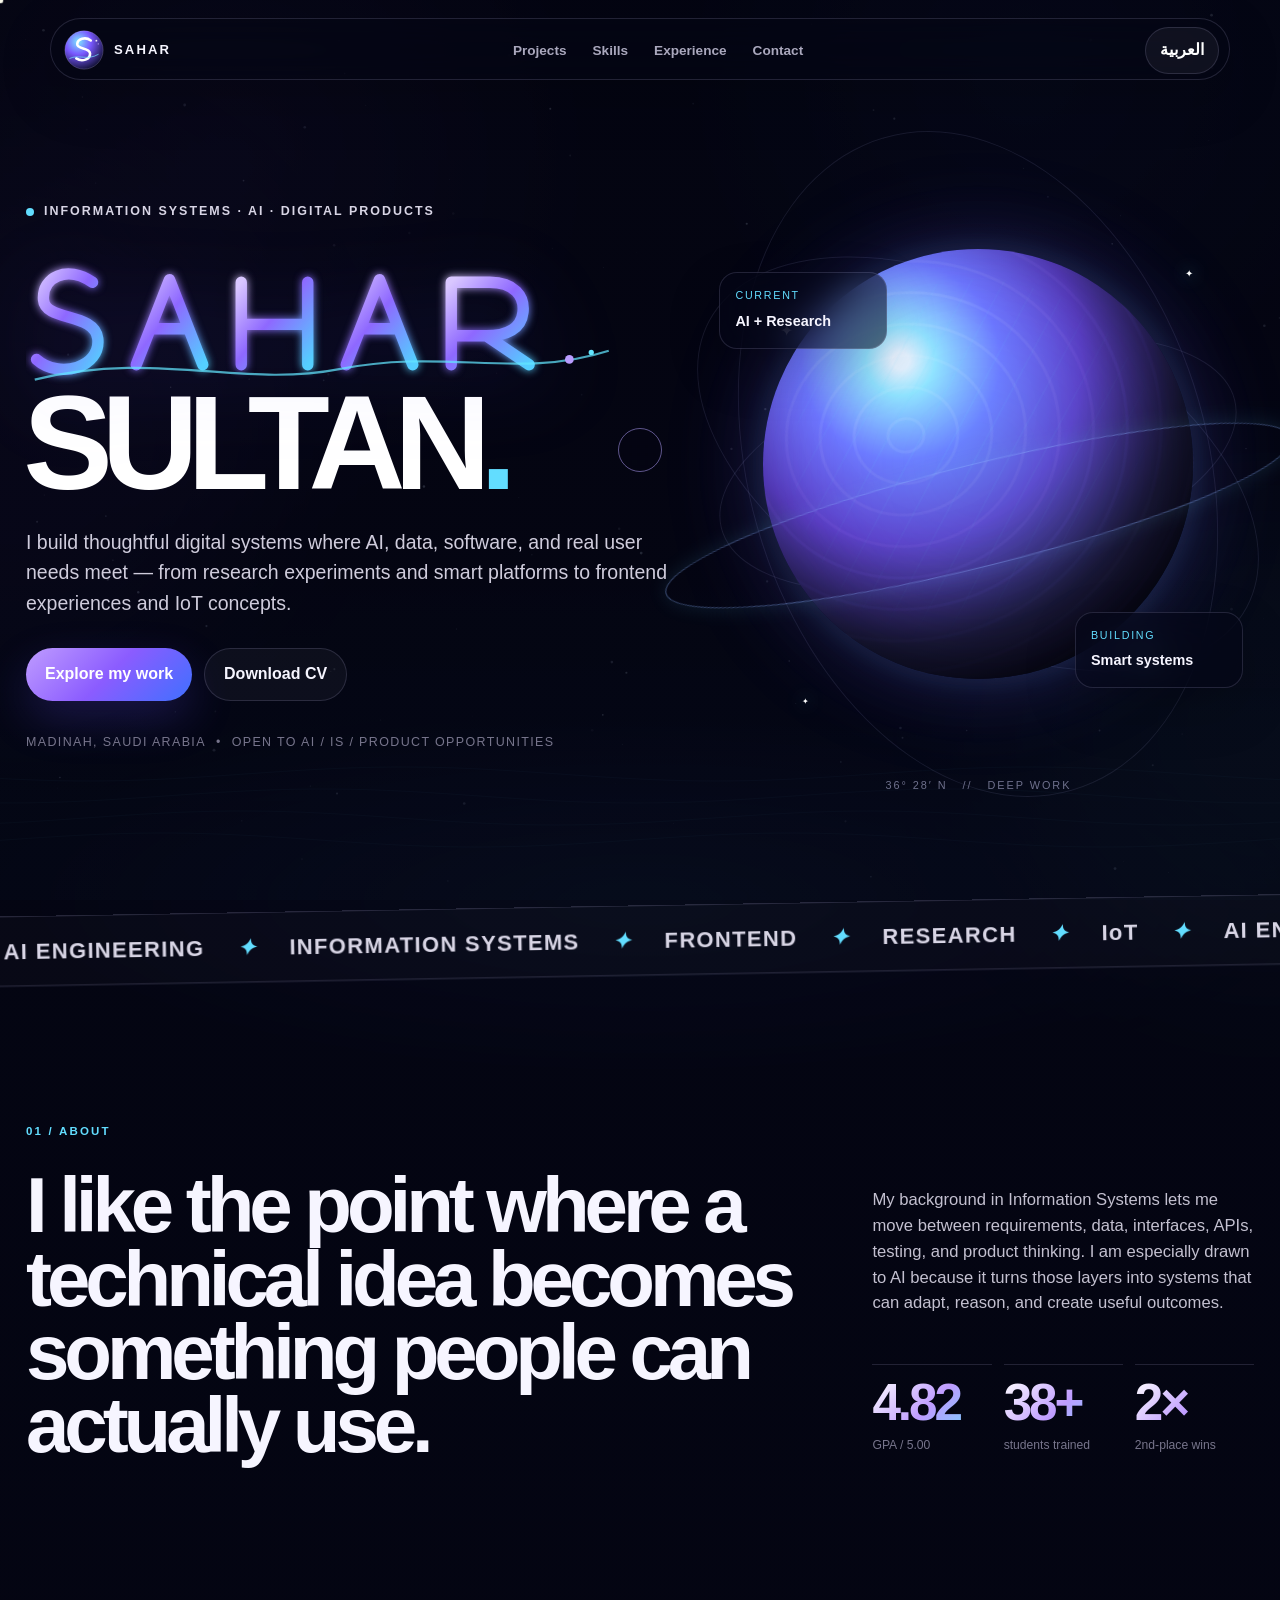
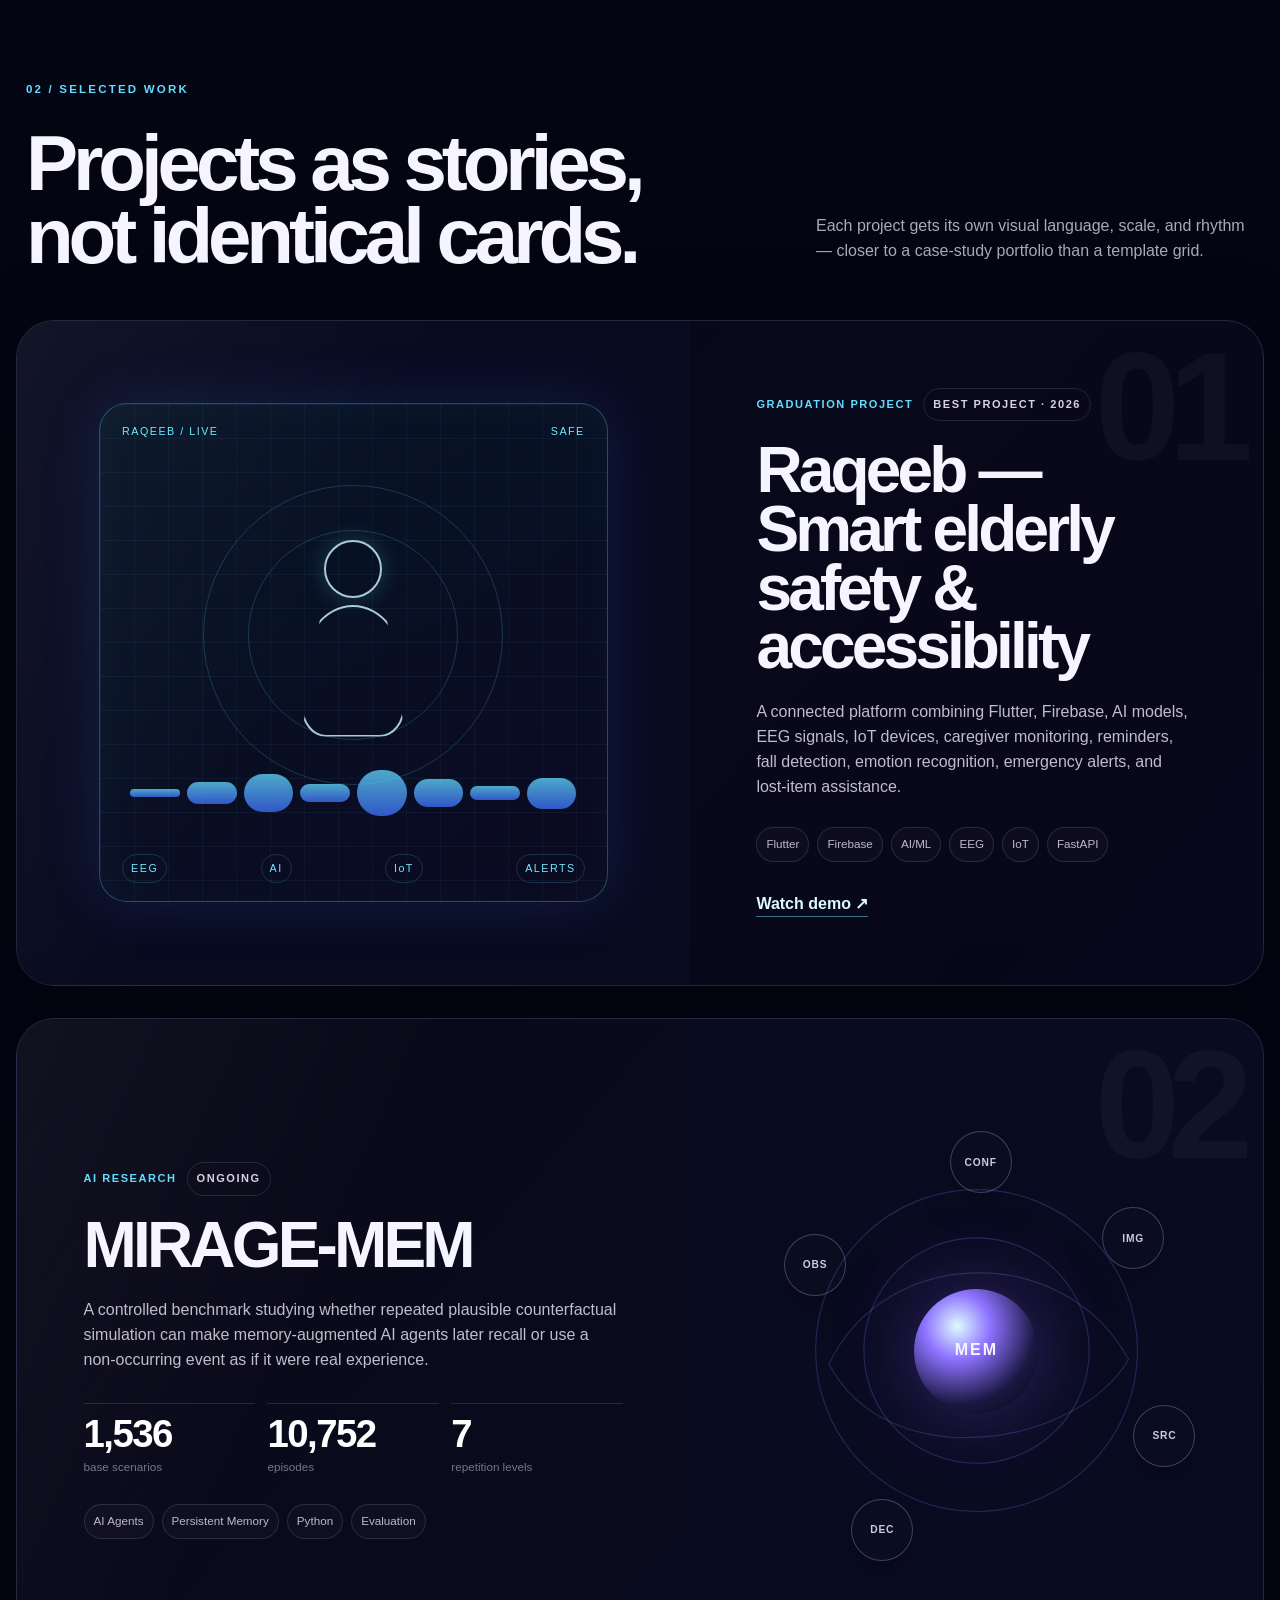
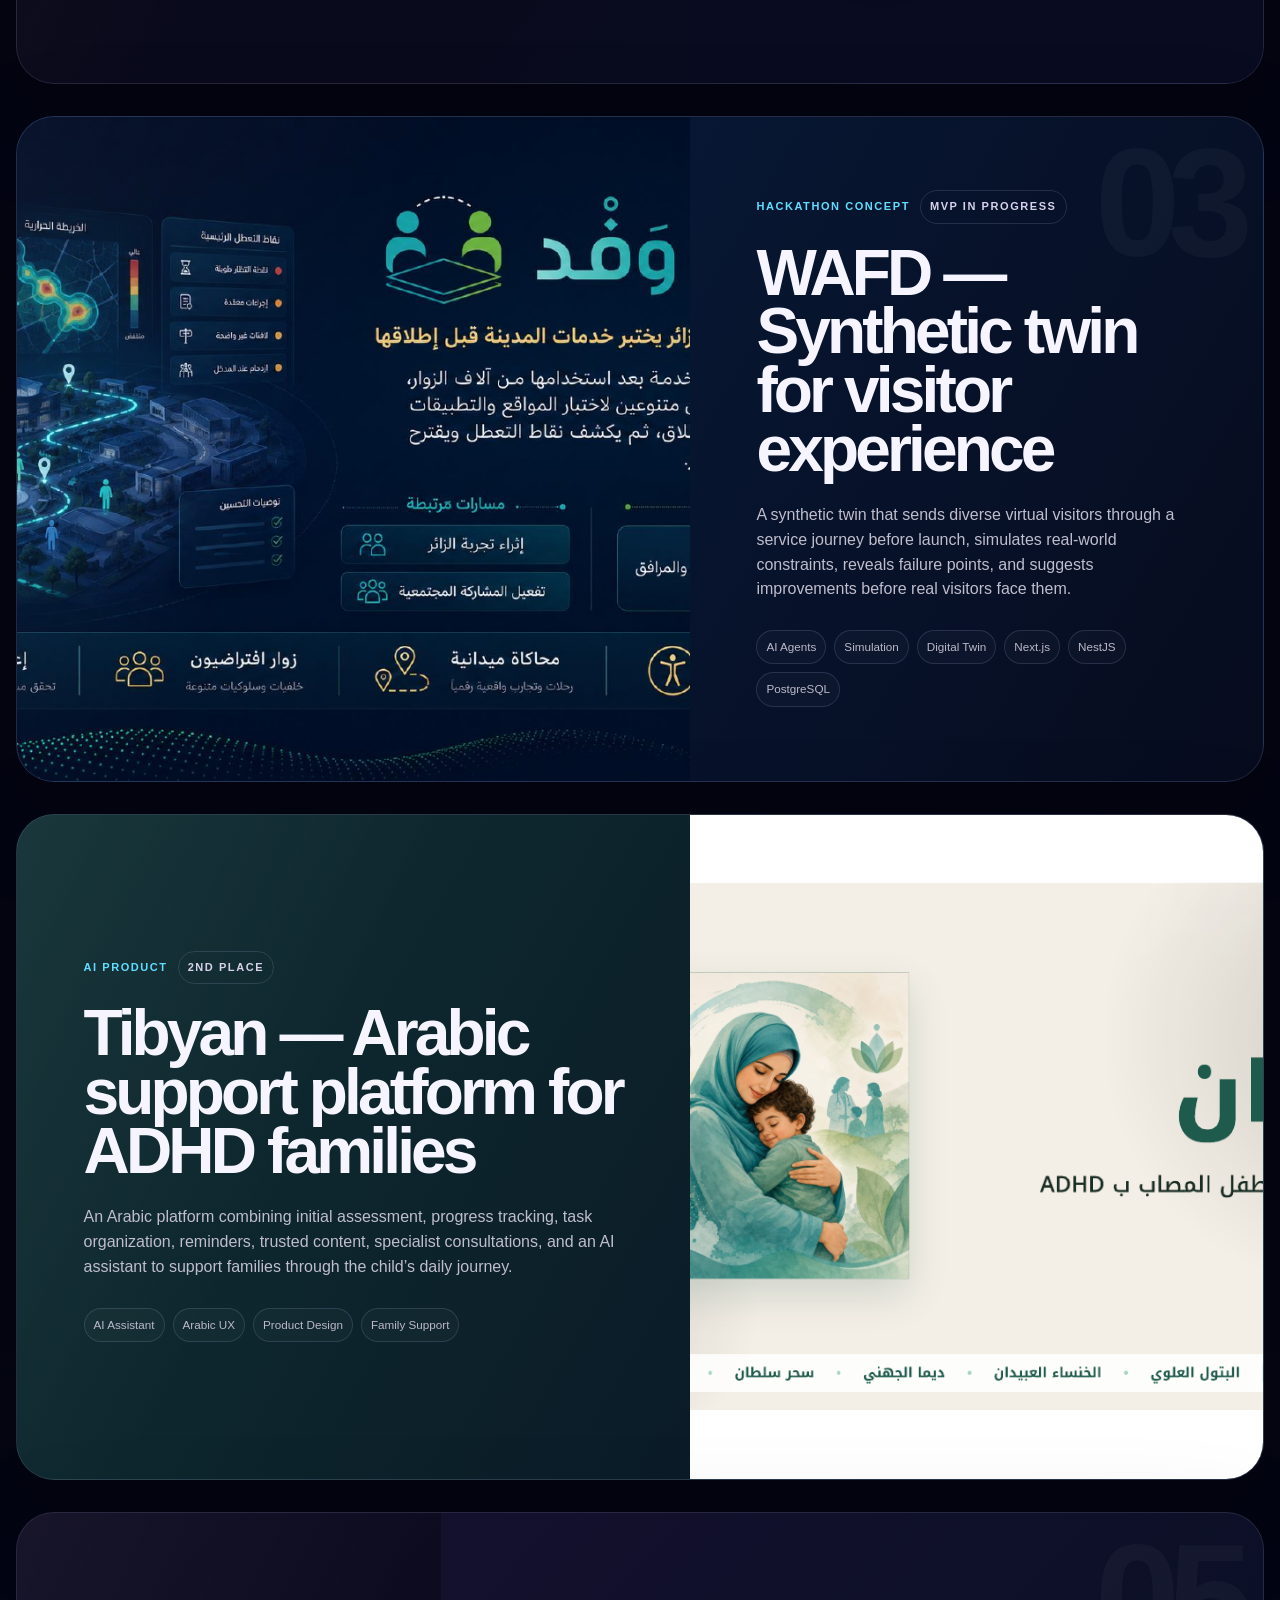
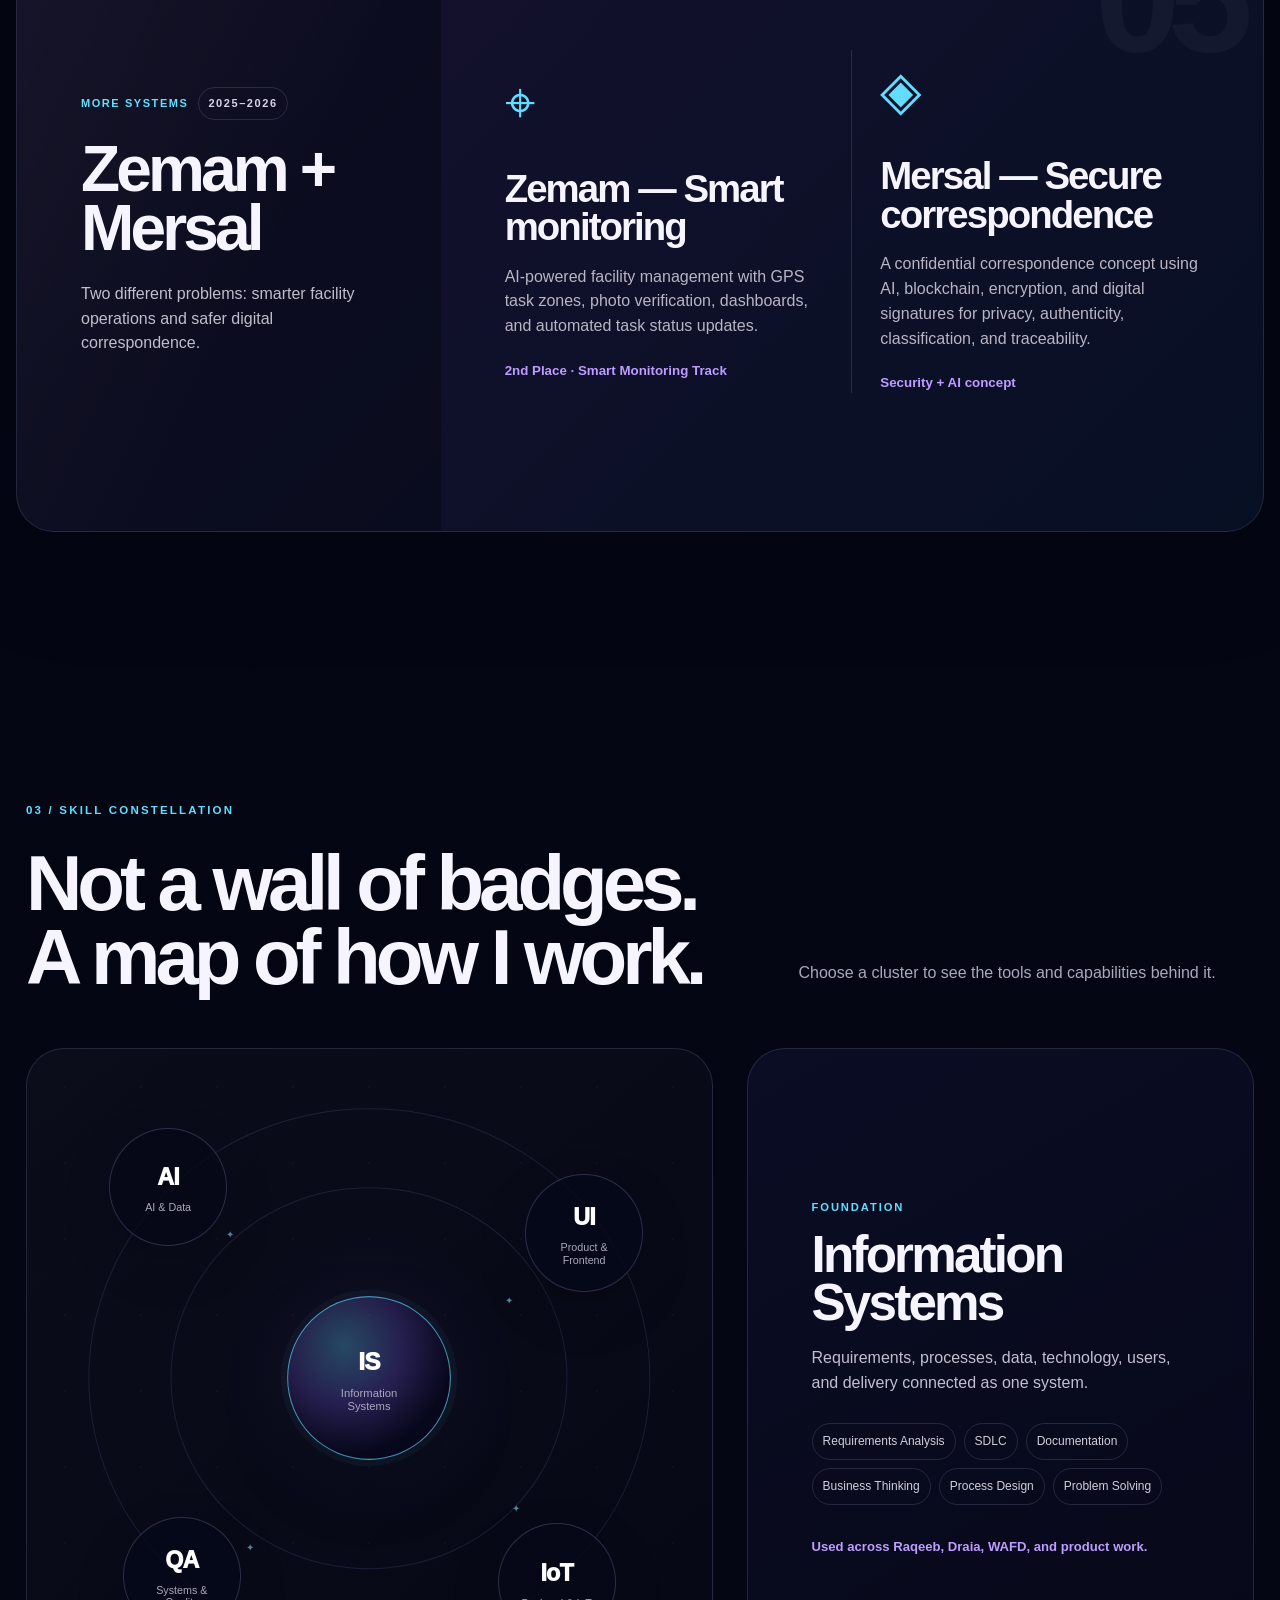
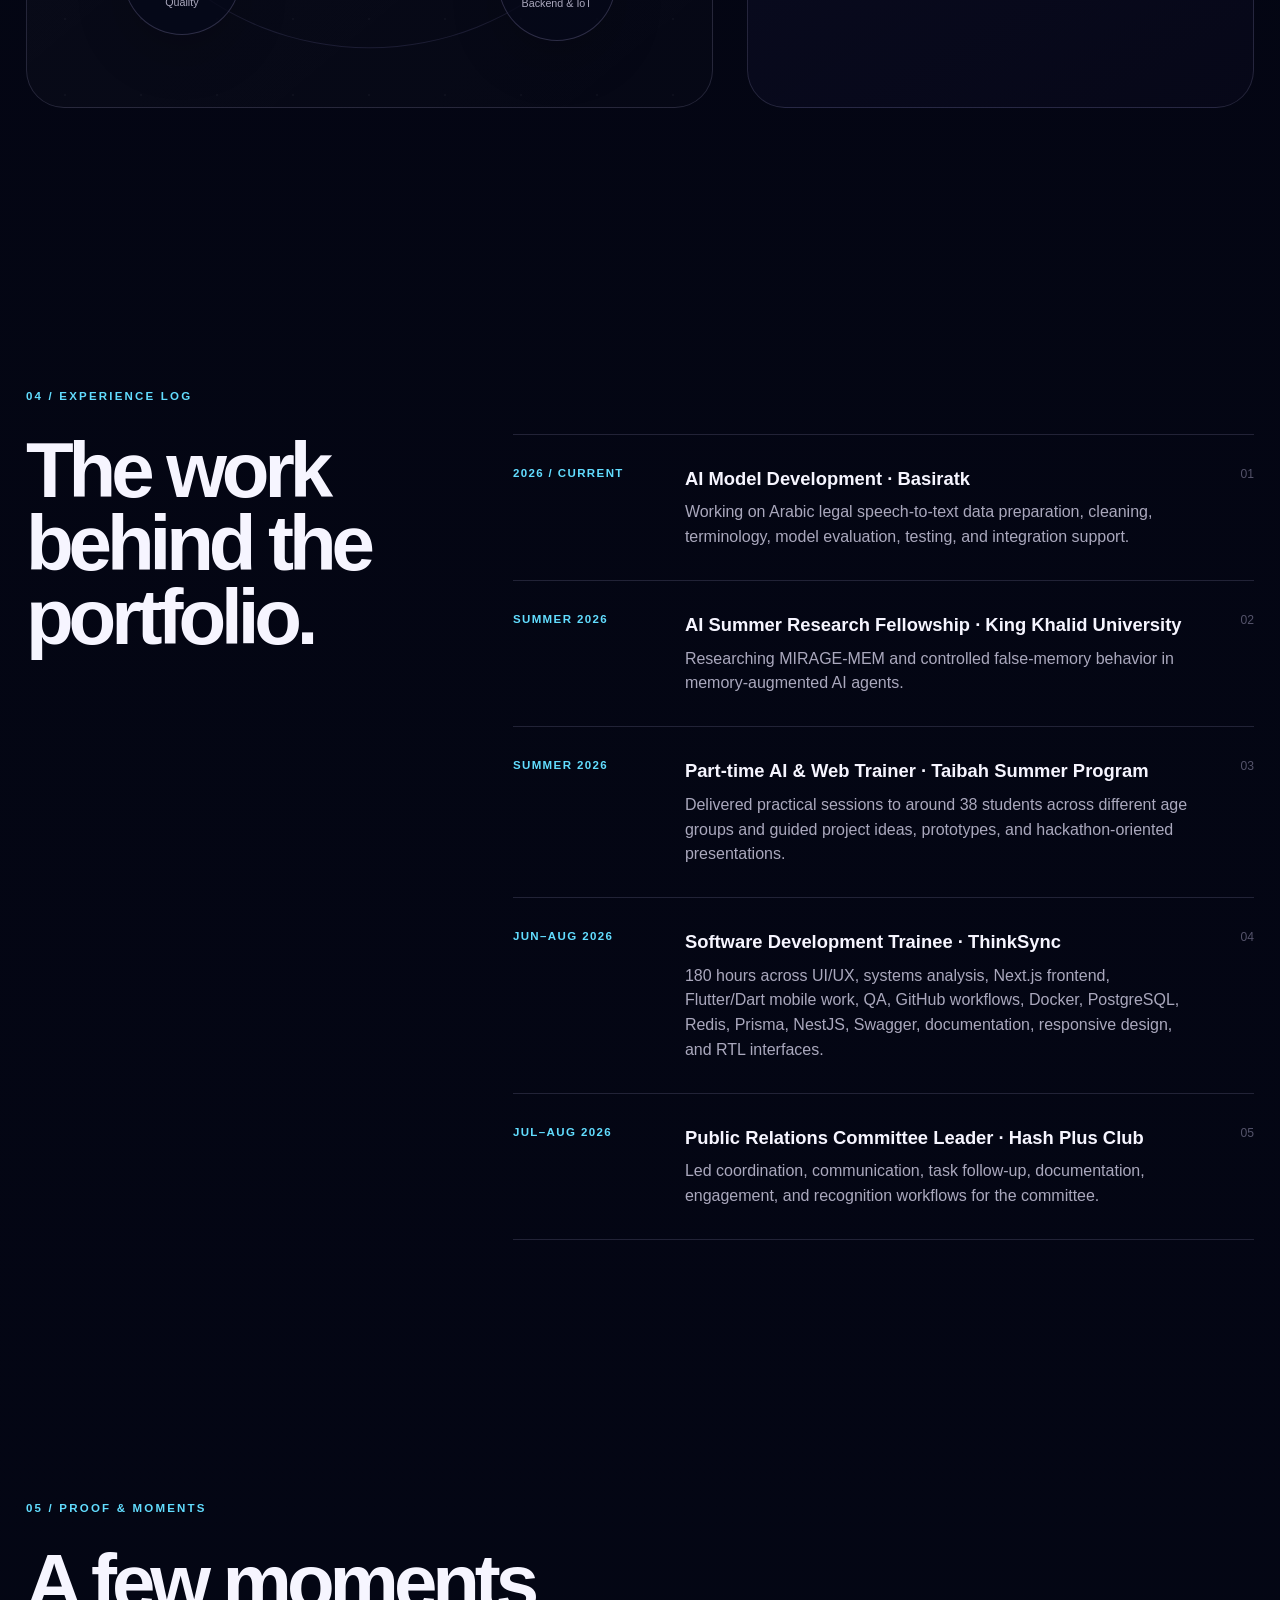
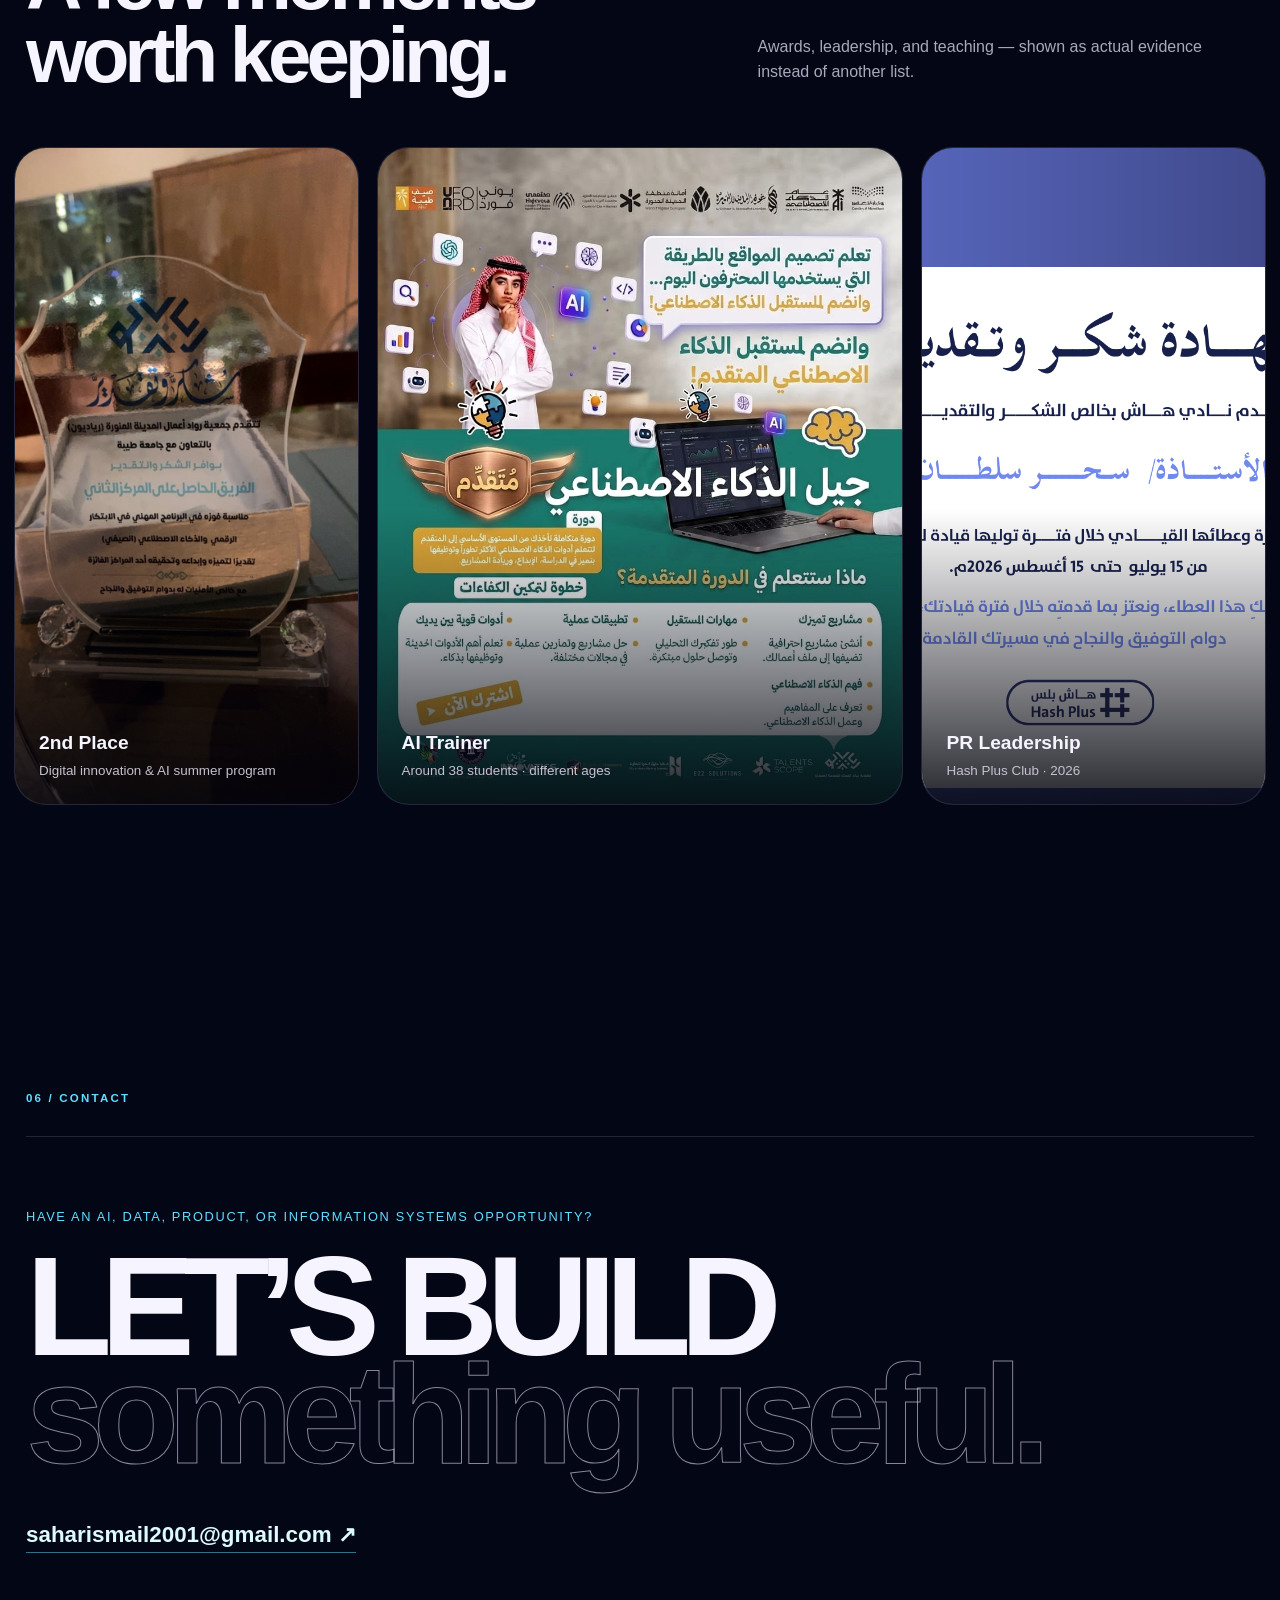
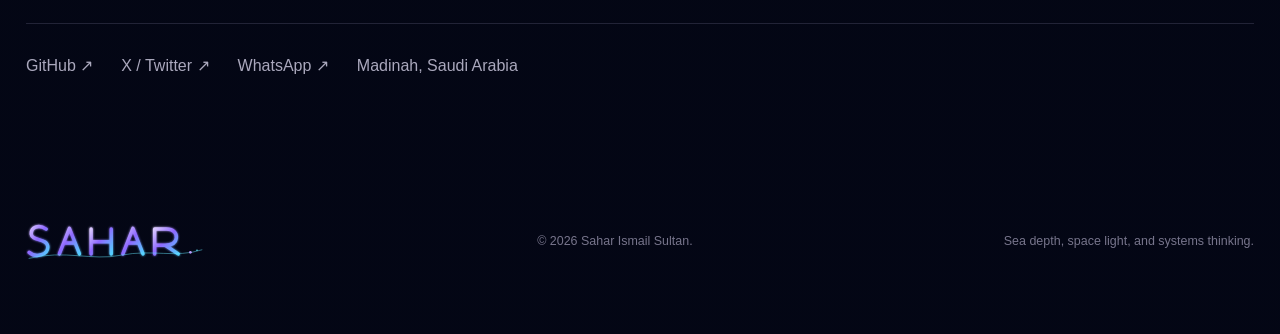
==== commit fb01d922: "Add files via upload" ====
--- a/index.html
+++ b/index.html
@@ -1,301 +1,300 @@
 <!doctype html>
 <html lang="en" dir="ltr">
 <head>
-  <meta charset="utf-8">
-  <meta name="viewport" content="width=device-width, initial-scale=1">
-  <meta name="description" content="Sahar Ismail Sultan — Information Systems graduate building AI-enabled, data-driven and user-centered digital products.">
-  <meta name="theme-color" content="#0b1f33">
-  <title>Sahar Sultan — Information Systems · AI · Software</title>
-  <link rel="preconnect" href="https://fonts.googleapis.com">
-  <link rel="preconnect" href="https://fonts.gstatic.com" crossorigin>
-  <link href="https://fonts.googleapis.com/css2?family=IBM+Plex+Sans+Arabic:wght@400;500;600;700&family=Manrope:wght@400;500;600;700;800&display=swap" rel="stylesheet">
-  <link rel="stylesheet" href="styles.css">
-  <script>document.documentElement.classList.add('js');</script>
+  <meta charset="utf-8" />
+  <meta name="viewport" content="width=device-width, initial-scale=1" />
+  <meta name="description" content="Sahar Ismail Sultan — Information Systems graduate working across AI/ML, research, frontend, IoT, data, and smart digital products." />
+  <meta name="theme-color" content="#060718" />
+  <title>Sahar Sultan — AI · Information Systems · Digital Products</title>
+  <link rel="icon" href="assets/sahar-monogram.svg" type="image/svg+xml" />
+  <link rel="stylesheet" href="styles.css" />
 </head>
 <body>
-  <a class="skip-link" href="#main" data-i18n="skip">Skip to content</a>
-
-  <header class="site-header" id="top">
-    <div class="container nav-wrap">
-      <a class="brand" href="#top" aria-label="Sahar Sultan home">
-        <span class="brand-mark" aria-hidden="true">S</span>
-        <span class="brand-text">Sahar Sultan</span>
-      </a>
-
-      <nav class="nav-links" aria-label="Primary navigation">
-        <a href="#work" data-i18n="navWork">Work</a>
-        <a href="#experience" data-i18n="navExperience">Experience</a>
-        <a href="#skills" data-i18n="navSkills">Skills</a>
-        <a href="#awards" data-i18n="navAwards">Awards</a>
-        <a href="#contact" data-i18n="navContact">Contact</a>
-      </nav>
-
-      <div class="nav-actions">
-        <button class="lang-btn" id="langBtn" type="button" aria-label="Switch language">العربية</button>
-        <button class="menu-btn" id="menuBtn" type="button" aria-expanded="false" aria-controls="mobileNav" aria-label="Open menu">
-          <span></span><span></span><span></span>
-        </button>
-      </div>
-    </div>
-
-    <nav class="mobile-nav" id="mobileNav" hidden>
-      <a href="#work" data-i18n="navWork">Work</a>
+  <canvas id="cosmos" aria-hidden="true"></canvas>
+  <div class="ambient ambient-a" aria-hidden="true"></div>
+  <div class="ambient ambient-b" aria-hidden="true"></div>
+  <div class="cursor-dot" id="cursorDot" aria-hidden="true"></div>
+  <div class="cursor-aura" id="cursorAura" aria-hidden="true"></div>
+  <div class="scroll-progress" id="scrollProgress" aria-hidden="true"></div>
+
+  <header class="site-header">
+    <a class="brand" href="#top" aria-label="Sahar Sultan home">
+      <img src="assets/sahar-monogram.svg" alt="" />
+      <span>SAHAR</span>
+    </a>
+    <nav class="nav" aria-label="Primary navigation">
+      <a href="#projects" data-i18n="navProjects">Projects</a>
+      <a href="#skills" data-i18n="navSkills">Skills</a>
       <a href="#experience" data-i18n="navExperience">Experience</a>
-      <a href="#skills" data-i18n="navSkills">Skills</a>
-      <a href="#awards" data-i18n="navAwards">Awards</a>
       <a href="#contact" data-i18n="navContact">Contact</a>
     </nav>
+    <button class="lang-toggle" id="langToggle" type="button" aria-label="Switch language">العربية</button>
   </header>
 
-  <main id="main">
-    <section class="hero section-pad">
-      <div class="container hero-grid">
-        <div class="hero-copy reveal">
-          <p class="eyebrow" data-i18n="heroEyebrow">INFORMATION SYSTEMS · AI · SOFTWARE · DATA</p>
-          <h1>
-            <span data-i18n="heroHi">Hi, I’m</span>
-            <strong>Sahar Sultan.</strong>
-          </h1>
-          <p class="hero-lead" data-i18n="heroLead">I build intelligent digital products by connecting systems thinking, AI, software development, data, and user experience.</p>
-          <p class="hero-sub" data-i18n="heroSub">Information Systems graduate from Taibah University with First-Class Honors, based in Madinah, Saudi Arabia.</p>
-
-          <div class="hero-actions">
-            <a class="btn btn-primary" href="#work"><span data-i18n="viewWork">View selected work</span><span aria-hidden="true">↘</span></a>
-            <a class="btn btn-secondary" href="assets/Sahar_Ismail_Sultan_CV.pdf" download><span data-i18n="downloadCv">Download CV</span><span aria-hidden="true">↓</span></a>
-          </div>
-
-          <div class="hero-meta" aria-label="Highlights">
-            <div><strong>4.82/5</strong><span data-i18n="gpa">GPA · First-Class Honors</span></div>
-            <div><strong>6+</strong><span data-i18n="projectsCount">featured projects</span></div>
-            <div><strong>2026</strong><span data-i18n="gradYear">Information Systems graduate</span></div>
-          </div>
-        </div>
-
-        <div class="hero-panel reveal" aria-label="Professional profile summary">
-          <div class="hero-panel-top">
-            <span class="status-dot"></span>
-            <span data-i18n="available">Open to opportunities in Madinah</span>
-          </div>
-
-          <div class="focus-stack">
-            <div class="focus-card focus-card-a">
-              <span>01</span>
-              <div><small data-i18n="focusLabel">FOCUS</small><strong>AI & Intelligent Systems</strong></div>
-            </div>
-            <div class="focus-card focus-card-b">
-              <span>02</span>
-              <div><small data-i18n="focusLabel">FOCUS</small><strong>Web & Mobile Products</strong></div>
-            </div>
-            <div class="focus-card focus-card-c">
-              <span>03</span>
-              <div><small data-i18n="focusLabel">FOCUS</small><strong>Data & System Analysis</strong></div>
-            </div>
-          </div>
-
-          <div class="hero-panel-foot">
-            <span data-i18n="fromProblem">From problem framing</span>
-            <span aria-hidden="true">→</span>
-            <span data-i18n="toDelivery">to tested delivery</span>
-          </div>
-        </div>
-      </div>
-    </section>
-
-    <section class="intro-strip">
-      <div class="container intro-strip-grid">
-        <p class="reveal" data-i18n="introStatement">I work across the full digital-product lifecycle: understanding the problem, designing the system, building the interface, integrating data and AI, testing quality, and communicating the result clearly.</p>
-        <div class="intro-tags reveal" aria-label="Core domains">
-          <span>AI / ML</span><span>Frontend</span><span>Mobile</span><span>Data</span><span>IoT</span><span>QA</span><span>Research</span>
-        </div>
-      </div>
-    </section>
-
-    <section class="section-pad" id="work">
-      <div class="container">
-        <div class="section-head reveal">
-          <div><span class="section-kicker">01</span><p class="eyebrow" data-i18n="selectedWork">SELECTED WORK</p></div>
-          <h2 data-i18n="workTitle">Projects built around real users, real constraints, and measurable outcomes.</h2>
-        </div>
-
-        <div class="project-grid">
-          <article class="project-card project-feature reveal">
-            <div class="project-feature-copy">
-              <div class="project-topline">
-                <span class="project-index">01</span>
-                <span class="badge" data-i18n="bestGrad">Best Graduation Project</span>
-              </div>
-              <p class="project-type">AI · IoT · Accessibility · Mobile</p>
-              <h3>RAQEEB</h3>
-              <p data-i18n="raqText">A smart elderly-accessibility and safety platform integrating AI models, EEG signals, IoT devices, mobile applications, caregiver monitoring, fall detection, emotion recognition, emergency support, and lost-item assistance.</p>
-              <div class="tech-list"><span>Flutter</span><span>Firebase</span><span>FastAPI</span><span>EEG</span><span>Raspberry Pi</span><span>AI/ML</span></div>
-              <a class="project-link" href="https://youtu.be/xKBw1Zz2XBA?si=POylILyWUGQEKoeD" target="_blank" rel="noopener noreferrer"><span data-i18n="watchDemo">Watch demo</span><span aria-hidden="true">↗</span></a>
-            </div>
-            <div class="project-feature-visual" aria-hidden="true">
-              <div class="dashboard-mini">
-                <div class="dash-head"><span>RAQEEB</span><i></i></div>
-                <div class="dash-grid">
-                  <div class="metric"><small>SAFETY</small><strong>ACTIVE</strong></div>
-                  <div class="metric"><small>EEG</small><strong>LIVE</strong></div>
-                  <div class="metric wide"><small>ASSISTIVE MODULES</small><div class="bars"><span></span><span></span><span></span><span></span><span></span></div></div>
-                </div>
-                <div class="dash-footer"><span>Fall</span><span>Emotion</span><span>Care</span><span>Objects</span></div>
-              </div>
-            </div>
-          </article>
-
-          <article class="project-card project-image-card reveal">
-            <div class="project-image"><img src="assets/wafd.webp" alt="WAFD project presentation visual" loading="lazy" decoding="async"></div>
-            <div class="project-body">
-              <div class="project-topline"><span class="project-index">02</span><span class="badge badge-soft" data-i18n="hackathonConcept">Hackathon Concept</span></div>
-              <p class="project-type">AI Agents · Simulation · Service Design</p>
-              <h3>WAFD</h3>
-              <p data-i18n="wafdText">A synthetic visitor-twin platform that tests digital and physical service journeys before launch using diverse virtual visitors with different languages, accessibility needs, connectivity levels, and digital skills.</p>
-            </div>
-          </article>
-
-          <article class="project-card project-research reveal">
-            <div class="project-topline"><span class="project-index">03</span><span class="badge badge-soft" data-i18n="summerFellowship">Summer Fellowship Research</span></div>
-            <p class="project-type">AI Agents · Memory · Experimental Research</p>
+  <main id="top">
+    <section class="hero section-shell">
+      <div class="hero-copy reveal">
+        <div class="hero-eyebrow">
+          <span class="pulse"></span>
+          <span data-i18n="heroEyebrow">Information Systems · AI · Digital Products</span>
+        </div>
+
+        <div class="hero-wordmark-wrap" aria-label="Sahar">
+          <img class="hero-wordmark" src="assets/sahar-wordmark.svg" alt="SAHAR" />
+        </div>
+        <h1 class="hero-title">SULTAN<span class="hero-title-dot">.</span></h1>
+
+        <p class="hero-lead" data-i18n="heroLead">
+          I build thoughtful digital systems where AI, data, software, and real user needs meet — from research experiments and smart platforms to frontend experiences and IoT concepts.
+        </p>
+
+        <div class="hero-actions">
+          <a class="action primary magnetic" href="#projects" data-i18n="viewWork">Explore my work</a>
+          <a class="action magnetic" href="assets/Sahar_Sultan_CV_2026.docx" download data-i18n="downloadCv">Download CV</a>
+        </div>
+
+        <div class="hero-meta">
+          <span data-i18n="meta1">Madinah, Saudi Arabia</span>
+          <span>•</span>
+          <span data-i18n="meta2">Open to AI / IS / Product opportunities</span>
+        </div>
+      </div>
+
+      <div class="hero-scene reveal" aria-hidden="true">
+        <div class="orbit orbit-1"></div>
+        <div class="orbit orbit-2"></div>
+        <div class="orbit orbit-3"></div>
+        <div class="planet" id="heroPlanet">
+          <div class="planet-glow"></div>
+          <div class="planet-surface"></div>
+          <div class="planet-caustics"></div>
+          <div class="planet-ring"></div>
+        </div>
+        <span class="star s1">✦</span><span class="star s2">✦</span><span class="star s3">✦</span><span class="star s4">✦</span>
+        <div class="scene-note note-a"><small data-i18n="noteA1">CURRENT</small><strong data-i18n="noteA2">AI + Research</strong></div>
+        <div class="scene-note note-b"><small data-i18n="noteB1">BUILDING</small><strong data-i18n="noteB2">Smart systems</strong></div>
+        <div class="depth-mark">36° 28′ N&nbsp;&nbsp; // &nbsp;&nbsp;DEEP WORK</div>
+      </div>
+    </section>
+
+    <div class="tide-strip" aria-hidden="true">
+      <div class="tide-track">
+        <span>AI ENGINEERING</span><i>✦</i><span>INFORMATION SYSTEMS</span><i>✦</i><span>FRONTEND</span><i>✦</i><span>RESEARCH</span><i>✦</i><span>IoT</span><i>✦</i>
+        <span>AI ENGINEERING</span><i>✦</i><span>INFORMATION SYSTEMS</span><i>✦</i><span>FRONTEND</span><i>✦</i><span>RESEARCH</span><i>✦</i><span>IoT</span><i>✦</i>
+      </div>
+    </div>
+
+    <section class="intro section-shell" id="about">
+      <div class="section-tag reveal">01 / <span data-i18n="aboutTag">ABOUT</span></div>
+      <div class="intro-grid">
+        <h2 class="display-line reveal" data-i18n="aboutTitle">I like the point where a technical idea becomes something people can actually use.</h2>
+        <div class="intro-side reveal">
+          <p data-i18n="aboutText">My background in Information Systems lets me move between requirements, data, interfaces, APIs, testing, and product thinking. I am especially drawn to AI because it turns those layers into systems that can adapt, reason, and create useful outcomes.</p>
+          <div class="micro-stats">
+            <div><strong>4.82</strong><span data-i18n="gpa">GPA / 5.00</span></div>
+            <div><strong>38+</strong><span data-i18n="students">students trained</span></div>
+            <div><strong>2×</strong><span data-i18n="secondPlace">2nd-place wins</span></div>
+          </div>
+        </div>
+      </div>
+    </section>
+
+    <section class="projects-section" id="projects">
+      <div class="section-shell projects-head">
+        <div class="section-tag reveal">02 / <span data-i18n="projectsTag">SELECTED WORK</span></div>
+        <div class="projects-head-grid">
+          <h2 class="display-line reveal" data-i18n="projectsTitle">Projects as stories, not identical cards.</h2>
+          <p class="reveal" data-i18n="projectsIntro">Each project gets its own visual language, scale, and rhythm — closer to a case-study portfolio than a template grid.</p>
+        </div>
+      </div>
+
+      <div class="project-stack">
+        <article class="project project-raqeeb reveal" data-project="01">
+          <div class="project-no">01</div>
+          <div class="project-media media-raqeeb" aria-hidden="true">
+            <div class="hud-screen">
+              <div class="hud-top"><span>RAQEEB / LIVE</span><span>SAFE</span></div>
+              <div class="hud-person"><div class="head"></div><div class="body"></div><div class="signal-ring r1"></div><div class="signal-ring r2"></div></div>
+              <div class="hud-wave"><span></span><span></span><span></span><span></span><span></span><span></span><span></span><span></span></div>
+              <div class="hud-bottom"><span>EEG</span><span>AI</span><span>IoT</span><span>ALERTS</span></div>
+            </div>
+          </div>
+          <div class="project-copy">
+            <div class="project-kicker"><span data-i18n="raqKicker">GRADUATION PROJECT</span><b data-i18n="bestProject">BEST PROJECT · 2026</b></div>
+            <h3 data-i18n="raqTitle">Raqeeb — Smart elderly safety & accessibility</h3>
+            <p data-i18n="raqText">A connected platform combining Flutter, Firebase, AI models, EEG signals, IoT devices, caregiver monitoring, reminders, fall detection, emotion recognition, emergency alerts, and lost-item assistance.</p>
+            <div class="tech-line"><span>Flutter</span><span>Firebase</span><span>AI/ML</span><span>EEG</span><span>IoT</span><span>FastAPI</span></div>
+            <a class="project-link magnetic" href="https://youtu.be/xKBw1Zz2XBA?si=POylILyWUGQEKoeD" target="_blank" rel="noopener" data-i18n="watchDemo">Watch demo ↗</a>
+          </div>
+        </article>
+
+        <article class="project project-mirage reveal" data-project="02">
+          <div class="project-no">02</div>
+          <div class="project-copy">
+            <div class="project-kicker"><span data-i18n="researchKicker">AI RESEARCH</span><b data-i18n="ongoing">ONGOING</b></div>
             <h3>MIRAGE-MEM</h3>
-            <p data-i18n="mirageText">A controlled research project studying whether repeated counterfactual imagination can distort memory and source attribution in memory-augmented AI agents.</p>
-            <div class="research-numbers">
+            <p data-i18n="mirageText">A controlled benchmark studying whether repeated plausible counterfactual simulation can make memory-augmented AI agents later recall or use a non-occurring event as if it were real experience.</p>
+            <div class="research-metrics">
               <div><strong>1,536</strong><span data-i18n="baseScenarios">base scenarios</span></div>
-              <div><strong>10,752</strong><span data-i18n="episodes">experimental episodes</span></div>
+              <div><strong>10,752</strong><span data-i18n="episodes">episodes</span></div>
               <div><strong>7</strong><span data-i18n="levels">repetition levels</span></div>
             </div>
-            <div class="memory-path" aria-hidden="true"><span>Observed</span><i></i><span>Imagined</span><i></i><span>Recall</span></div>
-          </article>
-
-          <article class="project-card project-image-card reveal">
-            <div class="project-image project-image-portrait"><img src="assets/tibyan.webp" alt="TIBYAN project flow and interface visual" loading="lazy" decoding="async"></div>
-            <div class="project-body">
-              <div class="project-topline"><span class="project-index">04</span><span class="badge" data-i18n="secondPlace">2nd Place</span></div>
-              <p class="project-type">Arabic Product · AI Support · Family Tech</p>
-              <h3>TIBYAN</h3>
-              <p data-i18n="tibyanText">An Arabic digital support environment for mothers that combines guided assessment, trusted AI assistance, daily follow-up, practical strategies, and structured reports.</p>
-            </div>
-          </article>
-
-          <article class="project-card project-simple reveal">
-            <div class="project-topline"><span class="project-index">05</span><span class="badge" data-i18n="secondPlaceTrack">2nd Place · Smart Monitoring</span></div>
-            <p class="project-type">Smart Cities · AI · Operations</p>
-            <h3>ZEMAM</h3>
-            <p data-i18n="zemamText">An AI-powered facility-management platform for smart cities using GPS-based task zoning, photo verification, dashboards, and automated task-status updates to improve operational accountability.</p>
-            <div class="tech-list"><span>AI</span><span>GPS</span><span>Dashboards</span><span>Workflow</span></div>
-          </article>
-
-          <article class="project-card project-simple reveal">
-            <div class="project-topline"><span class="project-index">06</span><span class="badge badge-soft" data-i18n="securePlatform">Secure Platform</span></div>
-            <p class="project-type">Security · Blockchain · Digital Identity</p>
-            <h3>MERSAL</h3>
-            <p data-i18n="mersalText">A confidential digital correspondence platform using AI, blockchain, encryption, and digital signatures to strengthen privacy, integrity, and authenticity in communication.</p>
-            <div class="tech-list"><span>Encryption</span><span>Blockchain</span><span>AI</span><span>Digital Signatures</span></div>
-          </article>
-        </div>
-      </div>
-    </section>
-
-    <section class="section-pad section-muted" id="experience">
-      <div class="container">
-        <div class="section-head reveal">
-          <div><span class="section-kicker">02</span><p class="eyebrow" data-i18n="experienceLabel">EXPERIENCE</p></div>
-          <h2 data-i18n="experienceTitle">Experience that connects product thinking with implementation.</h2>
-        </div>
-
-        <div class="timeline">
-          <article class="timeline-item reveal">
-            <div class="timeline-date">2026</div>
-            <div class="timeline-main"><h3 data-i18n="thinksyncTitle">Frontend & Mobile Development Trainee · ThinkSync</h3><p data-i18n="thinksyncText">Worked on the Draia enterprise platform across Next.js frontend architecture, Arabic RTL behavior, authentication interfaces, validation, shared UI components, Flutter mobile flows, testing, Git branches, pull requests, and implementation from Figma.</p><div class="tech-list"><span>Next.js</span><span>React</span><span>TypeScript</span><span>Tailwind</span><span>Flutter</span><span>GitHub</span></div></div>
-          </article>
-
-          <article class="timeline-item reveal">
-            <div class="timeline-date">2026</div>
-            <div class="timeline-main"><h3 data-i18n="fellowshipTitle">Summer Fellow · King Khalid University</h3><p data-i18n="fellowshipText">Working on MIRAGE-MEM, a controlled study of imagination inflation, memory source attribution, and reliability in memory-augmented AI agents.</p><div class="tech-list"><span>Research Design</span><span>AI Agents</span><span>Python</span><span>Evaluation</span></div></div>
-          </article>
-
-          <article class="timeline-item reveal">
-            <div class="timeline-date">2026</div>
-            <div class="timeline-main"><h3 data-i18n="trainerTitle">Programming & AI Trainer · Summer Program</h3><p data-i18n="trainerText">Designed and delivered practical web-development and AI activities for learners, combining HTML/CSS fundamentals, project building, entrepreneurship, and responsible use of AI tools.</p><div class="tech-list"><span>HTML/CSS</span><span>AI Tools</span><span>Project Coaching</span><span>Training</span></div></div>
-          </article>
-
-          <article class="timeline-item reveal">
-            <div class="timeline-date">2026</div>
-            <div class="timeline-main"><h3 data-i18n="hashTitle">Public Relations Committee Lead · Hash Plus Club</h3><p data-i18n="hashText">Led external communication workflows, templates, partnerships, guest coordination, member processes, points and badges, and operational documentation for a technology community.</p><div class="tech-list"><span>Leadership</span><span>Partnerships</span><span>Operations</span><span>Communication</span></div></div>
-          </article>
-        </div>
-      </div>
-    </section>
-
-    <section class="section-pad" id="skills">
-      <div class="container skills-layout">
-        <div class="section-head section-head-side reveal">
-          <div><span class="section-kicker">03</span><p class="eyebrow" data-i18n="skillsLabel">CAPABILITIES</p></div>
-          <h2 data-i18n="skillsTitle">A broad stack, organized around solving the system—not collecting tools.</h2>
-          <p data-i18n="skillsIntro">My strongest work happens where technical implementation, analysis, user needs, and product quality meet.</p>
-        </div>
-
-        <div class="skills-groups">
-          <article class="skill-group reveal"><h3 data-i18n="skillSoftware">Software & Interfaces</h3><div><span>Next.js</span><span>React</span><span>TypeScript</span><span>JavaScript</span><span>HTML/CSS</span><span>Flutter</span><span>Dart</span><span>Tailwind CSS</span></div></article>
-          <article class="skill-group reveal"><h3 data-i18n="skillAi">AI, Data & APIs</h3><div><span>Python</span><span>AI/ML</span><span>Data Analysis</span><span>SQL</span><span>Power BI</span><span>FastAPI</span><span>REST APIs</span><span>Model Evaluation</span></div></article>
-          <article class="skill-group reveal"><h3 data-i18n="skillSystems">Systems & Connected Tech</h3><div><span>Firebase</span><span>IoT</span><span>Raspberry Pi</span><span>Arduino</span><span>EEG Signals</span><span>Cloud</span><span>Git/GitHub</span><span>QA</span></div></article>
-          <article class="skill-group reveal"><h3 data-i18n="skillProduct">Product & Research</h3><div><span>Systems Analysis</span><span>Requirements</span><span>Figma</span><span>RTL UX</span><span>Research Design</span><span>Documentation</span><span>Testing</span><span>Project Leadership</span></div></article>
-        </div>
-      </div>
-    </section>
-
-    <section class="section-pad awards-section" id="awards">
-      <div class="container">
-        <div class="section-head reveal">
-          <div><span class="section-kicker">04</span><p class="eyebrow" data-i18n="awardsLabel">AWARDS & PROOF</p></div>
-          <h2 data-i18n="awardsTitle">Recognition backed by delivered work.</h2>
-        </div>
-
-        <div class="awards-grid">
-          <article class="award-card award-main reveal">
-            <div class="award-number">01</div>
-            <div><p class="award-org">Taibah University · 2026</p><h3 data-i18n="awardRaqeeb">Best Graduation Project — Information Systems Department</h3><p data-i18n="awardRaqeebText">Recognition for RAQEEB, the graduation project focused on intelligent accessibility and elderly safety.</p></div>
-          </article>
-
-          <figure class="proof-card reveal">
-            <img src="assets/second-place.jpg" alt="Second place award trophy" loading="lazy" decoding="async">
-            <figcaption><strong data-i18n="awardSecond">2nd Place</strong><span data-i18n="awardSecondText">Smart monitoring / innovation competition recognition.</span></figcaption>
-          </figure>
-
-          <figure class="proof-card reveal">
-            <img src="assets/ai-trainer.jpg" alt="AI and web development training visual" loading="lazy" decoding="async">
-            <figcaption><strong data-i18n="trainingProof">Training & Mentoring</strong><span data-i18n="trainingProofText">Practical AI and web-development learning activities designed for students.</span></figcaption>
-          </figure>
-
-          <article class="award-card reveal">
-            <div class="award-number">02</div>
-            <div><p class="award-org">Bachelor’s Degree</p><h3 data-i18n="firstHonors">First-Class Honors · GPA 4.82/5.00</h3><p data-i18n="firstHonorsText">Bachelor of Science in Information Systems, Taibah University.</p></div>
-          </article>
-        </div>
-      </div>
-    </section>
-
-    <section class="contact-section section-pad" id="contact">
-      <div class="container contact-grid">
-        <div class="contact-copy reveal">
-          <p class="eyebrow" data-i18n="contactLabel">CONTACT</p>
-          <h2 data-i18n="contactTitle">Looking for someone who can understand the system and build the product?</h2>
-          <p data-i18n="contactText">I’m interested in Information Systems, AI, data, software, QA, digital transformation, and product roles in Madinah.</p>
-        </div>
-        <div class="contact-actions reveal">
-          <a class="email-link" href="mailto:saharismail2001@gmail.com">saharismail2001@gmail.com <span aria-hidden="true">↗</span></a>
-          <div class="social-links">
-            <a href="https://github.com/Saahar2001" target="_blank" rel="noopener noreferrer">GitHub ↗</a>
-            <a href="https://x.com/saharitshk" target="_blank" rel="noopener noreferrer">X ↗</a>
-            <a href="https://wa.me/966557915079" target="_blank" rel="noopener noreferrer">WhatsApp ↗</a>
-          </div>
-          <a class="btn btn-light" href="assets/Sahar_Ismail_Sultan_CV.pdf" download><span data-i18n="downloadCv">Download CV</span><span aria-hidden="true">↓</span></a>
-        </div>
+            <div class="tech-line"><span>AI Agents</span><span>Persistent Memory</span><span>Python</span><span>Evaluation</span></div>
+          </div>
+          <div class="project-media media-mirage" aria-hidden="true">
+            <div class="memory-orbit">
+              <div class="memory-core">MEM</div>
+              <span class="memory-node n1">OBS</span><span class="memory-node n2">IMG</span><span class="memory-node n3">SRC</span><span class="memory-node n4">DEC</span><span class="memory-node n5">CONF</span>
+              <svg viewBox="0 0 500 500" preserveAspectRatio="none"><circle cx="250" cy="250" r="180"/><circle cx="250" cy="250" r="126"/><path d="M85 265 C150 130 350 130 420 260 C360 360 150 390 85 265Z"/></svg>
+            </div>
+          </div>
+        </article>
+
+        <article class="project project-wafd reveal" data-project="03">
+          <div class="project-no">03</div>
+          <div class="project-media image-media"><img src="assets/wafd.png" alt="WAFD project concept" /></div>
+          <div class="project-copy">
+            <div class="project-kicker"><span data-i18n="hackathonKicker">HACKATHON CONCEPT</span><b data-i18n="prototype">MVP IN PROGRESS</b></div>
+            <h3 data-i18n="wafdTitle">WAFD — Synthetic twin for visitor experience</h3>
+            <p data-i18n="wafdText">A synthetic twin that sends diverse virtual visitors through a service journey before launch, simulates real-world constraints, reveals failure points, and suggests improvements before real visitors face them.</p>
+            <div class="tech-line"><span>AI Agents</span><span>Simulation</span><span>Digital Twin</span><span>Next.js</span><span>NestJS</span><span>PostgreSQL</span></div>
+          </div>
+        </article>
+
+        <article class="project project-tibyan reveal" data-project="04">
+          <div class="project-no">04</div>
+          <div class="project-copy">
+            <div class="project-kicker"><span data-i18n="productKicker">AI PRODUCT</span><b data-i18n="secondPlaceLabel">2ND PLACE</b></div>
+            <h3 data-i18n="tibyanTitle">Tibyan — Arabic support platform for ADHD families</h3>
+            <p data-i18n="tibyanText">An Arabic platform combining initial assessment, progress tracking, task organization, reminders, trusted content, specialist consultations, and an AI assistant to support families through the child’s daily journey.</p>
+            <div class="tech-line"><span>AI Assistant</span><span>Arabic UX</span><span>Product Design</span><span>Family Support</span></div>
+          </div>
+          <div class="project-media image-media"><img src="assets/tibyan.png" alt="Tibyan project presentation" /></div>
+        </article>
+
+        <article class="project project-duo reveal" data-project="05">
+          <div class="project-no">05</div>
+          <div class="duo-copy">
+            <div class="project-kicker"><span data-i18n="moreWorkKicker">MORE SYSTEMS</span><b>2025–2026</b></div>
+            <h3 data-i18n="duoTitle">Zemam + Mersal</h3>
+            <p data-i18n="duoText">Two different problems: smarter facility operations and safer digital correspondence.</p>
+          </div>
+          <div class="duo-items">
+            <div class="duo-item">
+              <span class="duo-symbol">⌖</span>
+              <h4 data-i18n="zemamTitle">Zemam — Smart monitoring</h4>
+              <p data-i18n="zemamText">AI-powered facility management with GPS task zones, photo verification, dashboards, and automated task status updates.</p>
+              <small data-i18n="zemamAward">2nd Place · Smart Monitoring Track</small>
+            </div>
+            <div class="duo-divider"></div>
+            <div class="duo-item">
+              <span class="duo-symbol">◈</span>
+              <h4 data-i18n="mersalTitle">Mersal — Secure correspondence</h4>
+              <p data-i18n="mersalText">A confidential correspondence concept using AI, blockchain, encryption, and digital signatures for privacy, authenticity, classification, and traceability.</p>
+              <small data-i18n="mersalType">Security + AI concept</small>
+            </div>
+          </div>
+        </article>
+      </div>
+    </section>
+
+    <section class="skills section-shell" id="skills">
+      <div class="section-tag reveal">03 / <span data-i18n="skillsTag">SKILL CONSTELLATION</span></div>
+      <div class="skills-head">
+        <h2 class="display-line reveal" data-i18n="skillsTitle">Not a wall of badges. A map of how I work.</h2>
+        <p class="reveal" data-i18n="skillsIntro">Choose a cluster to see the tools and capabilities behind it.</p>
+      </div>
+
+      <div class="constellation reveal" id="constellation">
+        <div class="constellation-space">
+          <div class="constellation-ring ring-a"></div>
+          <div class="constellation-ring ring-b"></div>
+          <button class="skill-node center active" data-skill="core" type="button"><span>IS</span><small data-i18n="nodeCore">Information Systems</small></button>
+          <button class="skill-node node-ai" data-skill="ai" type="button"><span>AI</span><small data-i18n="nodeAi">AI & Data</small></button>
+          <button class="skill-node node-product" data-skill="product" type="button"><span>UI</span><small data-i18n="nodeProduct">Product & Frontend</small></button>
+          <button class="skill-node node-system" data-skill="systems" type="button"><span>QA</span><small data-i18n="nodeSystems">Systems & Quality</small></button>
+          <button class="skill-node node-iot" data-skill="iot" type="button"><span>IoT</span><small data-i18n="nodeIot">Backend & IoT</small></button>
+          <span class="const-star c1">✦</span><span class="const-star c2">✦</span><span class="const-star c3">✦</span><span class="const-star c4">✦</span>
+        </div>
+        <aside class="skill-panel" id="skillPanel" aria-live="polite">
+          <p class="skill-panel-label" id="skillLabel">FOUNDATION</p>
+          <h3 id="skillTitle">Information Systems</h3>
+          <p id="skillText">Requirements, processes, data, technology, users, and delivery connected as one system.</p>
+          <div class="skill-tags" id="skillTags"></div>
+          <p class="skill-used" id="skillUsed"></p>
+        </aside>
+      </div>
+    </section>
+
+    <section class="experience section-shell" id="experience">
+      <div class="section-tag reveal">04 / <span data-i18n="experienceTag">EXPERIENCE LOG</span></div>
+      <div class="experience-grid">
+        <h2 class="display-line reveal" data-i18n="experienceTitle">The work behind the portfolio.</h2>
+        <div class="logbook">
+          <article class="log-row reveal">
+            <div class="log-date">2026 / CURRENT</div>
+            <div><h3 data-i18n="basiratkTitle">AI Model Development · Basiratk</h3><p data-i18n="basiratkText">Working on Arabic legal speech-to-text data preparation, cleaning, terminology, model evaluation, testing, and integration support.</p></div>
+            <span class="log-index">01</span>
+          </article>
+          <article class="log-row reveal">
+            <div class="log-date">SUMMER 2026</div>
+            <div><h3 data-i18n="fellowshipTitle">AI Summer Research Fellowship · King Khalid University</h3><p data-i18n="fellowshipText">Researching MIRAGE-MEM and controlled false-memory behavior in memory-augmented AI agents.</p></div>
+            <span class="log-index">02</span>
+          </article>
+          <article class="log-row reveal">
+            <div class="log-date">SUMMER 2026</div>
+            <div><h3 data-i18n="trainerTitle">Part-time AI & Web Trainer · Taibah Summer Program</h3><p data-i18n="trainerText">Delivered practical sessions to around 38 students across different age groups and guided project ideas, prototypes, and hackathon-oriented presentations.</p></div>
+            <span class="log-index">03</span>
+          </article>
+          <article class="log-row reveal">
+            <div class="log-date">JUN–AUG 2026</div>
+            <div><h3 data-i18n="thinksyncTitle">Software Development Trainee · ThinkSync</h3><p data-i18n="thinksyncText">180 hours across UI/UX, systems analysis, Next.js frontend, Flutter/Dart mobile work, QA, GitHub workflows, Docker, PostgreSQL, Redis, Prisma, NestJS, Swagger, documentation, responsive design, and RTL interfaces.</p></div>
+            <span class="log-index">04</span>
+          </article>
+          <article class="log-row reveal">
+            <div class="log-date">JUL–AUG 2026</div>
+            <div><h3 data-i18n="hashTitle">Public Relations Committee Leader · Hash Plus Club</h3><p data-i18n="hashText">Led coordination, communication, task follow-up, documentation, engagement, and recognition workflows for the committee.</p></div>
+            <span class="log-index">05</span>
+          </article>
+        </div>
+      </div>
+    </section>
+
+    <section class="proof-section" id="proof">
+      <div class="section-shell">
+        <div class="section-tag reveal">05 / <span data-i18n="proofTag">PROOF & MOMENTS</span></div>
+        <div class="proof-head">
+          <h2 class="display-line reveal" data-i18n="proofTitle">A few moments worth keeping.</h2>
+          <p class="reveal" data-i18n="proofIntro">Awards, leadership, and teaching — shown as actual evidence instead of another list.</p>
+        </div>
+      </div>
+      <div class="photo-reel reveal">
+        <figure class="photo-card tall"><img src="assets/second-place.jpg" alt="Second place award" /><figcaption><strong data-i18n="awardCaption">2nd Place</strong><span data-i18n="awardSub">Digital innovation & AI summer program</span></figcaption></figure>
+        <figure class="photo-card wide"><img src="assets/ai-trainer.jpg" alt="AI Generation training poster" /><figcaption><strong data-i18n="trainerCaption">AI Trainer</strong><span data-i18n="trainerSub">Around 38 students · different ages</span></figcaption></figure>
+        <figure class="photo-card tall"><img src="assets/hash-leadership.png" alt="Hash Plus leadership certificate" /><figcaption><strong data-i18n="leaderCaption">PR Leadership</strong><span data-i18n="leaderSub">Hash Plus Club · 2026</span></figcaption></figure>
+      </div>
+    </section>
+
+    <section class="contact section-shell" id="contact">
+      <div class="section-tag reveal">06 / <span data-i18n="contactTag">CONTACT</span></div>
+      <div class="contact-main reveal">
+        <p class="contact-kicker" data-i18n="contactKicker">Have an AI, data, product, or Information Systems opportunity?</p>
+        <h2><span data-i18n="contactLine1">LET’S BUILD</span><br/><em data-i18n="contactLine2">something useful.</em></h2>
+        <a class="contact-email magnetic" href="mailto:saharismail2001@gmail.com">saharismail2001@gmail.com ↗</a>
+      </div>
+      <div class="contact-links reveal">
+        <a href="https://github.com/Saahar2001" target="_blank" rel="noopener">GitHub ↗</a>
+        <a href="https://x.com/saharitshk" target="_blank" rel="noopener">X / Twitter ↗</a>
+        <a href="https://wa.me/966557915079" target="_blank" rel="noopener">WhatsApp ↗</a>
+        <span>Madinah, Saudi Arabia</span>
       </div>
     </section>
   </main>
 
-  <footer class="site-footer">
-    <div class="container footer-grid"><p>© <span id="year">2026</span> Sahar Ismail Sultan.</p><p data-i18n="footer">Designed and built as a static GitHub Pages portfolio.</p></div>
+  <footer class="footer section-shell">
+    <img src="assets/sahar-wordmark.svg" alt="Sahar" />
+    <p>© <span id="year"></span> Sahar Ismail Sultan.</p>
+    <p data-i18n="footerText">Sea depth, space light, and systems thinking.</p>
   </footer>
 
   <script src="script.js"></script>
--- a/styles.css
+++ b/styles.css
@@ -1,327 +1,56 @@
-:root {
-  --navy: #0b1f33;
-  --navy-2: #12324d;
-  --ink: #14202b;
-  --muted: #65717e;
-  --line: #dfe5e8;
-  --line-dark: rgba(255,255,255,.16);
-  --paper: #f7f8f5;
-  --white: #ffffff;
-  --sand: #eef0ea;
-  --blue: #3a6f90;
-  --blue-soft: #dce8ee;
-  --green: #2f7d68;
-  --gold: #b4884c;
-  --radius: 24px;
-  --radius-sm: 16px;
-  --max: 1240px;
-  --shadow: 0 24px 60px rgba(16, 35, 52, .10);
+:root{
+  --bg:#050614;
+  --bg-deep:#02030b;
+  --ink:#f6f5ff;
+  --muted:#aaa8bd;
+  --muted-2:#77758c;
+  --purple:#8b5cff;
+  --purple-2:#5c45e9;
+  --violet:#bf9cff;
+  --blue:#3f70ff;
+  --cyan:#62ddff;
+  --ice:#dcfbff;
+  --line:rgba(205,198,255,.15);
+  --line-strong:rgba(205,198,255,.31);
+  --surface:rgba(12,14,35,.72);
+  --max:1280px;
 }
-
-* { box-sizing: border-box; }
-html { scroll-behavior: smooth; }
-body {
-  margin: 0;
-  min-height: 100vh;
-  color: var(--ink);
-  background: var(--paper);
-  font-family: Manrope, "Segoe UI", Arial, sans-serif;
-  line-height: 1.65;
-  -webkit-font-smoothing: antialiased;
-  text-rendering: optimizeLegibility;
+*{box-sizing:border-box;margin:0;padding:0}
+html{scroll-behavior:smooth;background:var(--bg-deep)}
+body{min-height:100vh;color:var(--ink);background:linear-gradient(180deg,rgba(5,6,20,.78),rgba(4,7,22,.9));font-family:Inter,"Segoe UI",Arial,sans-serif;line-height:1.55;overflow-x:hidden}
+body::before{content:"";position:fixed;inset:0;pointer-events:none;z-index:-4;background:
+radial-gradient(circle at 18% 18%,rgba(139,92,255,.15),transparent 30%),
+radial-gradient(circle at 80% 8%,rgba(63,112,255,.12),transparent 28%),
+linear-gradient(180deg,transparent 60%,rgba(25,78,130,.10) 82%,rgba(39,155,196,.07) 100%)}
+body::after{content:"";position:fixed;left:-5%;right:-5%;bottom:-22vh;height:44vh;pointer-events:none;z-index:-3;border-radius:50% 50% 0 0;background:radial-gradient(ellipse at center,rgba(77,183,255,.15),rgba(72,91,255,.08) 38%,transparent 67%);filter:blur(12px);animation:tide 9s ease-in-out infinite alternate}
+@keyframes tide{from{transform:translateY(0) scaleX(1)}to{transform:translateY(-28px) scaleX(1.08)}}
+a{color:inherit;text-decoration:none}button{font:inherit}img{display:block;max-width:100%}
+::selection{background:var(--purple);color:#fff}
+#cosmos{position:fixed;inset:0;width:100%;height:100%;pointer-events:none;z-index:-6;opacity:.9}
+.ambient{position:fixed;width:38vw;height:38vw;border-radius:50%;filter:blur(80px);pointer-events:none;z-index:-5;opacity:.12}.ambient-a{left:-18vw;top:20vh;background:var(--purple)}.ambient-b{right:-18vw;top:54vh;background:var(--cyan)}
+.cursor-dot{position:fixed;left:0;top:0;width:7px;height:7px;border-radius:50%;background:#fff;z-index:200;pointer-events:none;transform:translate(-50%,-50%);mix-blend-mode:difference}.cursor-aura{position:fixed;left:0;top:0;width:44px;height:44px;border-radius:50%;border:1px solid rgba(180,164,255,.52);z-index:199;pointer-events:none;transform:translate(-50%,-50%);transition:width .22s,height .22s,border-color .22s,background .22s;backdrop-filter:blur(1px)}.cursor-aura.active{width:72px;height:72px;border-color:rgba(98,221,255,.75);background:rgba(98,221,255,.04)}
+.scroll-progress{position:fixed;left:0;top:0;height:2px;width:0;background:linear-gradient(90deg,var(--violet),var(--purple),var(--blue),var(--cyan));z-index:300;box-shadow:0 0 18px rgba(98,221,255,.55)}
+.section-shell{width:min(var(--max),calc(100% - 52px));margin:0 auto}.site-header{position:fixed;left:50%;top:18px;transform:translateX(-50%);width:min(1180px,calc(100% - 28px));height:62px;display:grid;grid-template-columns:auto 1fr auto;align-items:center;gap:18px;padding:8px 10px 8px 12px;border:1px solid var(--line);border-radius:999px;background:rgba(5,6,20,.56);backdrop-filter:blur(24px);z-index:120;box-shadow:0 16px 55px rgba(0,0,0,.18)}
+.brand{display:flex;align-items:center;gap:9px;font-size:.82rem;font-weight:900;letter-spacing:.16em}.brand img{width:42px;height:42px}.nav{display:flex;align-items:center;justify-content:center;gap:4px}.nav a{color:var(--muted);font-size:.85rem;font-weight:750;padding:9px 11px;border-radius:999px;transition:.22s}.nav a:hover{color:#fff;background:rgba(255,255,255,.055)}.lang-toggle{border:1px solid var(--line);color:#fff;background:rgba(255,255,255,.05);border-radius:999px;padding:10px 14px;cursor:pointer;font-weight:800;transition:.22s}.lang-toggle:hover{border-color:var(--line-strong);background:rgba(255,255,255,.09)}
+.hero{min-height:100svh;padding:130px 0 76px;display:grid;grid-template-columns:1.08fr .92fr;gap:30px;align-items:center}.hero-copy{position:relative;z-index:2}.hero-eyebrow{display:flex;align-items:center;gap:10px;color:#d8d5e5;font-size:.78rem;letter-spacing:.16em;text-transform:uppercase;font-weight:800;margin-bottom:28px}.pulse{width:8px;height:8px;border-radius:50%;background:var(--cyan);box-shadow:0 0 0 0 rgba(98,221,255,.5);animation:pulse 2.2s infinite}@keyframes pulse{70%{box-shadow:0 0 0 11px transparent}}
+.hero-wordmark-wrap{width:min(610px,92%);margin-bottom:-8px}.hero-wordmark{width:100%;filter:drop-shadow(0 18px 42px rgba(97,91,255,.16))}.hero-title{font-size:clamp(4.5rem,10.5vw,9.6rem);line-height:.78;letter-spacing:-.085em;font-weight:900;margin-left:-.02em;color:#fff}.hero-title-dot{color:var(--cyan)}.hero-lead{font-size:clamp(1rem,1.55vw,1.22rem);color:#cfccdc;max-width:720px;margin-top:32px}.hero-actions{display:flex;flex-wrap:wrap;gap:12px;margin-top:30px}.action{display:inline-flex;align-items:center;justify-content:center;padding:13px 19px;border:1px solid var(--line);border-radius:999px;background:rgba(255,255,255,.04);font-weight:820;transition:transform .2s,border-color .2s,background .2s}.action:hover{transform:translateY(-3px);border-color:var(--line-strong);background:rgba(255,255,255,.07)}.action.primary{border:0;background:linear-gradient(135deg,var(--violet),var(--purple),var(--blue));box-shadow:0 18px 45px rgba(92,69,233,.24);color:#fff}.hero-meta{display:flex;align-items:center;flex-wrap:wrap;gap:10px;margin-top:32px;color:var(--muted-2);font-size:.78rem;text-transform:uppercase;letter-spacing:.11em}
+.hero-scene{position:relative;min-height:660px;perspective:900px}.planet{position:absolute;left:50%;top:48%;width:min(430px,80vw);aspect-ratio:1;transform:translate(-50%,-50%);border-radius:50%;background:radial-gradient(circle at 32% 26%,#eefcff 0 2%,#93ebff 8%,#6b78ff 23%,#5b3fca 42%,#161938 66%,#050815 78%);box-shadow:inset -44px -52px 90px rgba(0,0,0,.52),0 0 100px rgba(99,94,255,.22),0 0 30px rgba(98,221,255,.13);transform-style:preserve-3d;will-change:transform}.planet-glow{position:absolute;inset:-14%;border-radius:50%;background:radial-gradient(circle,rgba(98,221,255,.14),rgba(139,92,255,.08) 42%,transparent 68%);filter:blur(20px)}.planet-surface{position:absolute;inset:0;border-radius:50%;overflow:hidden;background:repeating-radial-gradient(ellipse at 35% 40%,transparent 0 16px,rgba(255,255,255,.075) 17px 19px,transparent 20px 34px);mix-blend-mode:overlay;transform:rotate(-12deg)}.planet-caustics{position:absolute;inset:7%;border-radius:50%;opacity:.33;background:repeating-linear-gradient(118deg,transparent 0 12px,rgba(115,232,255,.22) 13px 14px,transparent 15px 29px);mask-image:radial-gradient(circle at 38% 35%,#000,transparent 75%);animation:caustics 11s linear infinite}@keyframes caustics{to{transform:translateX(36px) rotate(4deg)}}.planet-ring{position:absolute;left:-25%;right:-25%;top:50%;height:24%;border:1px solid rgba(139,179,255,.42);border-radius:50%;transform:rotate(-14deg);box-shadow:0 0 20px rgba(98,221,255,.12)}.orbit{position:absolute;left:50%;top:48%;border:1px solid rgba(198,190,255,.10);border-radius:50%;transform:translate(-50%,-50%) rotate(-14deg)}.orbit-1{width:530px;height:230px}.orbit-2{width:610px;height:340px;transform:translate(-50%,-50%) rotate(28deg)}.orbit-3{width:680px;height:460px;transform:translate(-50%,-50%) rotate(74deg)}.star{position:absolute;color:#fff;text-shadow:0 0 18px var(--cyan);animation:twinkle 2.8s ease-in-out infinite alternate}.s1{left:14%;top:26%;font-size:16px}.s2{right:11%;top:18%;font-size:10px;animation-delay:.7s}.s3{right:18%;bottom:20%;font-size:18px;animation-delay:1.3s}.s4{left:18%;bottom:15%;font-size:8px;animation-delay:1.8s}@keyframes twinkle{from{opacity:.28;transform:scale(.7)}to{opacity:1;transform:scale(1.2)}}.scene-note{position:absolute;min-width:168px;padding:14px 15px;border:1px solid var(--line);border-radius:18px;background:rgba(5,7,23,.55);backdrop-filter:blur(18px);box-shadow:0 20px 55px rgba(0,0,0,.16)}.scene-note small{display:block;color:var(--cyan);font-size:.67rem;letter-spacing:.16em;margin-bottom:5px}.scene-note strong{font-size:.9rem}.note-a{left:3%;top:19%}.note-b{right:2%;bottom:18%}.depth-mark{position:absolute;left:50%;bottom:2%;transform:translateX(-50%);white-space:nowrap;color:#6f718d;font-size:.68rem;letter-spacing:.18em;text-transform:uppercase}
+.tide-strip{overflow:hidden;border-block:1px solid var(--line);background:rgba(255,255,255,.015);transform:rotate(-1deg) scale(1.02);margin:6px 0 28px}.tide-track{display:flex;width:max-content;animation:marquee 30s linear infinite}.tide-track span,.tide-track i{padding:17px 16px;white-space:nowrap;font-size:clamp(1rem,1.8vw,1.35rem);font-weight:900;letter-spacing:.06em}.tide-track span{color:#d8d5e5}.tide-track i{color:var(--cyan)}@keyframes marquee{to{transform:translateX(-50%)}}
+.section-tag{font-size:.72rem;color:var(--cyan);letter-spacing:.19em;text-transform:uppercase;font-weight:900;margin-bottom:28px}.display-line{font-size:clamp(2.8rem,6.1vw,6.5rem);line-height:.94;letter-spacing:-.065em;font-weight:850}.intro{padding:120px 0 140px}.intro-grid{display:grid;grid-template-columns:1.35fr .65fr;gap:54px;align-items:start}.intro-side{padding-top:18px;color:#c3c0d0}.intro-side>p{font-size:1.04rem}.micro-stats{display:grid;grid-template-columns:repeat(3,1fr);gap:12px;margin-top:48px}.micro-stats div{border-top:1px solid var(--line);padding-top:14px}.micro-stats strong{display:block;font-size:clamp(2rem,4vw,4rem);line-height:.95;background:linear-gradient(135deg,#fff,var(--violet),var(--cyan));-webkit-background-clip:text;background-clip:text;color:transparent;letter-spacing:-.06em}.micro-stats span{display:block;color:var(--muted-2);font-size:.76rem;margin-top:8px}
+.projects-section{padding:20px 0 140px}.projects-head{padding:58px 0 46px}.projects-head-grid{display:grid;grid-template-columns:1.25fr .75fr;gap:60px;align-items:end}.projects-head-grid>p{color:var(--muted);max-width:470px;padding-bottom:10px}.project-stack{display:grid;gap:32px;width:min(1420px,calc(100% - 32px));margin:auto}.project{position:relative;min-height:74vh;border-radius:38px;overflow:hidden;border:1px solid var(--line);background:linear-gradient(135deg,rgba(255,255,255,.055),rgba(255,255,255,.018));display:grid;grid-template-columns:1.08fr .92fr;align-items:stretch;box-shadow:0 32px 110px rgba(0,0,0,.18)}.project::after{content:"";position:absolute;inset:0;pointer-events:none;background:linear-gradient(115deg,rgba(255,255,255,.04),transparent 28%)}.project-no{position:absolute;right:22px;top:10px;font-size:clamp(5rem,12vw,11rem);font-weight:900;line-height:1;color:rgba(255,255,255,.035);letter-spacing:-.08em;z-index:1}.project-copy{padding:clamp(36px,5.2vw,78px);display:flex;flex-direction:column;justify-content:center;position:relative;z-index:3}.project-kicker{display:flex;align-items:center;flex-wrap:wrap;gap:10px;margin-bottom:20px}.project-kicker span,.project-kicker b{font-size:.69rem;letter-spacing:.14em;text-transform:uppercase;font-weight:900}.project-kicker span{color:var(--cyan)}.project-kicker b{padding:7px 9px;border:1px solid var(--line);border-radius:999px;color:#d7d2e9}.project-copy h3,.duo-copy h3{font-size:clamp(2.4rem,5vw,5.4rem);line-height:.92;letter-spacing:-.06em;margin-bottom:24px}.project-copy>p,.duo-copy>p{color:#c0bdcc;max-width:720px;font-size:1rem}.tech-line{display:flex;flex-wrap:wrap;gap:8px;margin-top:28px}.tech-line span{font-size:.73rem;padding:7px 9px;border-radius:999px;border:1px solid var(--line);color:#bdb9ca;background:rgba(255,255,255,.025)}.project-link{width:fit-content;margin-top:30px;font-weight:900;border-bottom:1px solid rgba(98,221,255,.5);color:var(--ice)}.project-media{min-height:520px;position:relative;overflow:hidden;background:#090b20}.image-media img{width:100%;height:100%;object-fit:cover;transition:transform .65s cubic-bezier(.2,.8,.2,1),filter .65s}.project:hover .image-media img{transform:scale(1.035);filter:saturate(1.06)}.project-wafd{background:linear-gradient(120deg,rgba(8,33,70,.94),rgba(7,12,31,.96))}.project-tibyan{background:linear-gradient(120deg,rgba(17,50,54,.95),rgba(8,17,34,.96))}.project-mirage{background:radial-gradient(circle at 85% 22%,rgba(139,92,255,.12),transparent 34%),linear-gradient(130deg,#090817,#090d22)}.project-raqeeb{background:radial-gradient(circle at 18% 10%,rgba(75,218,255,.08),transparent 30%),linear-gradient(130deg,#060a18,#09071b)}
+.media-raqeeb{display:grid;place-items:center;padding:8%}.hud-screen{width:min(560px,90%);aspect-ratio:1.02;border:1px solid rgba(110,232,255,.28);border-radius:28px;background:linear-gradient(150deg,rgba(8,22,39,.86),rgba(11,10,33,.96));position:relative;box-shadow:0 0 60px rgba(63,112,255,.16),inset 0 0 50px rgba(98,221,255,.04);overflow:hidden}.hud-screen::before{content:"";position:absolute;inset:0;background-image:linear-gradient(rgba(98,221,255,.05) 1px,transparent 1px),linear-gradient(90deg,rgba(98,221,255,.05) 1px,transparent 1px);background-size:34px 34px}.hud-top,.hud-bottom{position:absolute;left:22px;right:22px;display:flex;justify-content:space-between;color:#6beaff;font-size:.67rem;letter-spacing:.14em;z-index:2}.hud-top{top:19px}.hud-bottom{bottom:18px}.hud-bottom span{border:1px solid rgba(98,221,255,.18);border-radius:999px;padding:5px 8px}.hud-person{position:absolute;left:50%;top:47%;width:170px;height:230px;transform:translate(-50%,-50%)}.hud-person .head{position:absolute;left:50%;top:17px;width:58px;height:58px;border-radius:50%;transform:translateX(-50%);border:2px solid rgba(209,250,255,.8);box-shadow:0 0 25px rgba(98,221,255,.22)}.hud-person .body{position:absolute;left:50%;top:82px;width:104px;height:132px;border:2px solid rgba(209,250,255,.8);border-radius:50% 50% 24% 24%;transform:translateX(-50%);clip-path:polygon(20% 0,80% 0,100% 100%,0 100%)}.signal-ring{position:absolute;left:50%;top:49%;border:1px solid rgba(98,221,255,.2);border-radius:50%;transform:translate(-50%,-50%);animation:signal 2.6s ease-out infinite}.r1{width:210px;height:210px}.r2{width:300px;height:300px;animation-delay:1.2s}@keyframes signal{0%{opacity:.1;transform:translate(-50%,-50%) scale(.78)}60%{opacity:.65}100%{opacity:0;transform:translate(-50%,-50%) scale(1.15)}}.hud-wave{position:absolute;left:6%;right:6%;bottom:80px;height:55px;display:flex;align-items:center;gap:7px}.hud-wave span{flex:1;height:8px;border-radius:999px;background:linear-gradient(180deg,var(--cyan),var(--blue));animation:wavebar 1.6s ease-in-out infinite alternate;opacity:.75}.hud-wave span:nth-child(2){height:22px;animation-delay:.1s}.hud-wave span:nth-child(3){height:38px;animation-delay:.2s}.hud-wave span:nth-child(4){height:18px;animation-delay:.3s}.hud-wave span:nth-child(5){height:46px;animation-delay:.4s}.hud-wave span:nth-child(6){height:28px;animation-delay:.5s}.hud-wave span:nth-child(7){height:14px;animation-delay:.6s}.hud-wave span:nth-child(8){height:31px;animation-delay:.7s}@keyframes wavebar{to{transform:scaleY(.45);opacity:.35}}
+.media-mirage{display:grid;place-items:center}.memory-orbit{position:relative;width:min(500px,78%);aspect-ratio:1}.memory-core{position:absolute;left:50%;top:50%;width:124px;height:124px;border-radius:50%;transform:translate(-50%,-50%);display:grid;place-items:center;background:radial-gradient(circle at 35% 30%,#dffbff,#8d72ff 28%,#1a1741 66%,#070714 100%);box-shadow:0 0 80px rgba(139,92,255,.35);font-weight:900;letter-spacing:.12em}.memory-node{position:absolute;width:62px;height:62px;border-radius:50%;display:grid;place-items:center;background:#0a0c20;border:1px solid rgba(194,183,255,.3);color:#cfc8e8;font-size:.64rem;font-weight:900;letter-spacing:.08em;box-shadow:0 15px 35px rgba(0,0,0,.22)}.n1{left:7%;top:24%}.n2{right:8%;top:18%}.n3{right:1%;bottom:24%}.n4{left:22%;bottom:3%}.n5{left:44%;top:1%}.memory-orbit svg{position:absolute;inset:0;width:100%;height:100%;fill:none;stroke:rgba(128,127,255,.24);stroke-width:1.25;overflow:visible;animation:orbitSpin 24s linear infinite;transform-origin:50% 50%}@keyframes orbitSpin{to{transform:rotate(360deg)}}.research-metrics{display:grid;grid-template-columns:repeat(3,minmax(0,1fr));gap:12px;margin-top:30px}.research-metrics div{padding-top:12px;border-top:1px solid var(--line)}.research-metrics strong{display:block;font-size:clamp(1.6rem,3vw,3rem);line-height:.95;color:#fff;letter-spacing:-.04em}.research-metrics span{display:block;margin-top:6px;color:var(--muted-2);font-size:.73rem}
+.project-duo{min-height:620px;grid-template-columns:.68fr 1.32fr;padding:0;background:linear-gradient(135deg,rgba(15,12,34,.98),rgba(5,12,28,.98))}.duo-copy{padding:clamp(36px,5vw,72px);display:flex;flex-direction:column;justify-content:center}.duo-items{display:grid;grid-template-columns:1fr 1px 1fr;gap:28px;padding:clamp(36px,5vw,72px);align-items:center;background:linear-gradient(135deg,rgba(139,92,255,.06),rgba(63,112,255,.035))}.duo-divider{width:1px;height:70%;background:var(--line)}.duo-item{display:flex;flex-direction:column;justify-content:center;min-height:330px}.duo-symbol{font-size:3.4rem;color:var(--cyan);margin-bottom:24px}.duo-item h4{font-size:clamp(1.8rem,3vw,3.1rem);line-height:1;letter-spacing:-.05em;margin-bottom:18px}.duo-item p{color:#b8b5c5}.duo-item small{margin-top:22px;color:var(--violet);font-weight:800}
+.skills{padding:130px 0 150px}.skills-head{display:grid;grid-template-columns:1.22fr .78fr;gap:60px;align-items:end;margin-bottom:54px}.skills-head>p{color:var(--muted);padding-bottom:8px}.constellation{display:grid;grid-template-columns:1.15fr .85fr;gap:34px;align-items:stretch;min-height:660px}.constellation-space{position:relative;border:1px solid var(--line);border-radius:38px;overflow:hidden;background:radial-gradient(circle at 50% 50%,rgba(83,78,191,.12),transparent 30%),linear-gradient(140deg,rgba(255,255,255,.03),rgba(255,255,255,.012));min-height:660px}.constellation-space::before{content:"";position:absolute;inset:0;background-image:radial-gradient(circle,rgba(255,255,255,.18) 0 1px,transparent 1.5px);background-size:76px 76px;opacity:.16}.constellation-ring{position:absolute;left:50%;top:50%;border:1px solid rgba(176,170,255,.12);border-radius:50%;transform:translate(-50%,-50%)}.ring-a{width:58%;height:58%}.ring-b{width:82%;height:82%}.skill-node{position:absolute;width:118px;height:118px;border-radius:50%;border:1px solid rgba(206,196,255,.2);background:rgba(6,8,25,.78);color:#fff;display:grid;place-items:center;align-content:center;gap:5px;cursor:pointer;transition:.3s;z-index:3;box-shadow:0 20px 50px rgba(0,0,0,.18)}.skill-node span{font-size:1.45rem;font-weight:950;letter-spacing:-.03em}.skill-node small{font-size:.67rem;color:var(--muted);max-width:80px;line-height:1.15}.skill-node:hover,.skill-node.active{transform:scale(1.08);border-color:rgba(98,221,255,.64);box-shadow:0 0 0 6px rgba(98,221,255,.04),0 24px 60px rgba(0,0,0,.25)}.skill-node.center{left:50%;top:50%;width:156px;height:156px;transform:translate(-50%,-50%);background:radial-gradient(circle at 35% 30%,rgba(98,221,255,.28),rgba(139,92,255,.19) 38%,rgba(7,8,28,.94) 70%)}.skill-node.center:hover,.skill-node.center.active{transform:translate(-50%,-50%) scale(1.05)}.node-ai{left:12%;top:12%}.node-product{right:10%;top:19%}.node-system{left:14%;bottom:11%}.node-iot{right:14%;bottom:10%}.const-star{position:absolute;color:rgba(147,217,255,.58);font-size:10px}.c1{left:29%;top:27%}.c2{right:29%;top:37%}.c3{left:32%;bottom:23%}.c4{right:28%;bottom:29%}.skill-panel{border:1px solid var(--line);border-radius:38px;padding:clamp(34px,5vw,64px);background:linear-gradient(150deg,rgba(12,15,40,.86),rgba(8,9,26,.84));display:flex;flex-direction:column;justify-content:center}.skill-panel-label{font-size:.7rem;color:var(--cyan);letter-spacing:.17em;font-weight:900;margin-bottom:14px}.skill-panel h3{font-size:clamp(2.1rem,4vw,4.2rem);line-height:.95;letter-spacing:-.055em;margin-bottom:18px}.skill-panel>p:not(.skill-panel-label):not(.skill-used){color:#c2bfd0}.skill-tags{display:flex;flex-wrap:wrap;gap:8px;margin-top:28px}.skill-tags span{padding:8px 10px;border:1px solid var(--line);border-radius:999px;font-size:.75rem;color:#d1cedc}.skill-used{margin-top:32px!important;color:var(--violet)!important;font-size:.82rem;font-weight:780}
+.experience{padding:130px 0 150px}.experience-grid{display:grid;grid-template-columns:.72fr 1.28fr;gap:70px}.experience-grid>.display-line{position:sticky;top:120px;align-self:start}.logbook{border-top:1px solid var(--line)}.log-row{position:relative;display:grid;grid-template-columns:150px 1fr 38px;gap:22px;padding:30px 0;border-bottom:1px solid var(--line);transition:.25s}.log-row:hover{padding-left:12px}.log-date{color:var(--cyan);font-size:.72rem;letter-spacing:.12em;font-weight:900}.log-row h3{font-size:1.15rem;margin-bottom:7px}.log-row p{color:var(--muted);max-width:730px}.log-index{color:#54536a;font-size:.76rem;text-align:right}
+.proof-section{padding:110px 0 150px}.proof-head{display:grid;grid-template-columns:1.15fr .85fr;gap:60px;align-items:end}.proof-head>p{color:var(--muted);padding-bottom:8px}.photo-reel{width:min(1480px,calc(100% - 28px));margin:54px auto 0;display:grid;grid-template-columns:.85fr 1.3fr .85fr;gap:18px;align-items:stretch}.photo-card{position:relative;overflow:hidden;border-radius:32px;border:1px solid var(--line);background:#090a18;min-height:560px}.photo-card.wide{min-height:560px}.photo-card img{width:100%;height:100%;object-fit:cover;filter:saturate(.9) contrast(1.04);transition:transform .6s,filter .6s}.photo-card:hover img{transform:scale(1.035);filter:saturate(1.06) contrast(1.02)}.photo-card::after{content:"";position:absolute;inset:0;background:linear-gradient(180deg,transparent 55%,rgba(3,4,12,.86) 100%)}.photo-card figcaption{position:absolute;left:24px;right:24px;bottom:22px;z-index:2}.photo-card strong{display:block;font-size:1.2rem}.photo-card span{display:block;color:#c4c1cf;font-size:.84rem;margin-top:4px}
+.contact{padding:135px 0 80px}.contact-main{padding:70px 0;border-block:1px solid var(--line)}.contact-kicker{color:var(--cyan);font-size:.8rem;letter-spacing:.13em;text-transform:uppercase;margin-bottom:26px}.contact-main h2{font-size:clamp(4.2rem,11vw,11rem);line-height:.77;letter-spacing:-.08em}.contact-main h2 em{font-style:normal;color:transparent;-webkit-text-stroke:1px rgba(230,225,255,.58)}.contact-email{display:inline-block;margin-top:48px;font-size:clamp(1rem,2vw,1.4rem);font-weight:850;color:var(--ice);border-bottom:1px solid rgba(98,221,255,.5)}.contact-links{display:flex;flex-wrap:wrap;gap:16px 28px;align-items:center;padding-top:30px;color:var(--muted)}.contact-links a:hover{color:#fff}.footer{padding:60px 0 70px;display:grid;grid-template-columns:200px 1fr auto;align-items:center;gap:30px;color:var(--muted-2);font-size:.78rem}.footer img{width:180px}.footer p:nth-child(2){text-align:center}
+.reveal{opacity:0;transform:translateY(36px);transition:opacity .8s cubic-bezier(.2,.8,.2,1),transform .8s cubic-bezier(.2,.8,.2,1)}.reveal.visible{opacity:1;transform:none}
+html[dir="rtl"] body{font-family:Tahoma,Arial,sans-serif}.section-shell[dir="rtl"]{direction:rtl}html[dir="rtl"] .site-header{padding:8px 12px 8px 10px}html[dir="rtl"] .hero-title{letter-spacing:-.04em}html[dir="rtl"] .hero-copy{text-align:right}html[dir="rtl"] .hero-eyebrow,html[dir="rtl"] .hero-actions,html[dir="rtl"] .hero-meta{justify-content:flex-start}html[dir="rtl"] .display-line{letter-spacing:-.035em;line-height:1.08}html[dir="rtl"] .project-copy h3,html[dir="rtl"] .duo-copy h3{letter-spacing:-.03em;line-height:1.07}html[dir="rtl"] .project-no{right:auto;left:22px}html[dir="rtl"] .log-row:hover{padding-left:0;padding-right:12px}html[dir="rtl"] .log-index{text-align:left}html[dir="rtl"] .photo-card figcaption{left:24px;right:24px;text-align:right}html[dir="rtl"] .contact-main h2{letter-spacing:-.035em;line-height:.92}
+@media(max-width:1040px){
+  .hero{grid-template-columns:1fr;min-height:auto;padding-top:130px}.hero-scene{min-height:590px}.hero-wordmark-wrap{width:min(580px,92%)}.intro-grid,.projects-head-grid,.skills-head,.experience-grid,.proof-head{grid-template-columns:1fr}.intro-side{max-width:780px}.project{grid-template-columns:1fr;min-height:auto}.project-media{min-height:520px;order:1}.project-copy{order:2}.project-mirage .project-copy{order:2}.project-mirage .project-media{order:1}.project-tibyan .project-copy{order:2}.project-tibyan .project-media{order:1}.project-duo{grid-template-columns:1fr}.constellation{grid-template-columns:1fr}.experience-grid>.display-line{position:static}.photo-reel{grid-template-columns:1fr 1fr}.photo-card:last-child{grid-column:1/-1;min-height:440px}.footer{grid-template-columns:1fr;text-align:center}.footer img{margin:auto}.footer p:nth-child(2){text-align:center}
 }
-
-html[dir="rtl"] body {
-  font-family: "IBM Plex Sans Arabic", Manrope, Arial, sans-serif;
+@media(max-width:760px){
+  .cursor-dot,.cursor-aura{display:none}.section-shell{width:min(100% - 28px,var(--max))}.site-header{top:10px;height:56px}.brand span{display:none}.brand img{width:38px;height:38px}.nav a:nth-child(2),.nav a:nth-child(3){display:none}.nav{justify-content:flex-end}.nav a{font-size:.78rem;padding:8px}.lang-toggle{padding:8px 10px;font-size:.78rem}.hero{padding-top:105px}.hero-wordmark-wrap{width:96%}.hero-title{font-size:clamp(4rem,21vw,7rem)}.hero-lead{margin-top:26px}.hero-scene{min-height:500px}.planet{width:min(360px,83vw)}.orbit-1{width:410px}.orbit-2{width:470px}.orbit-3{width:520px}.note-a{left:0;top:15%}.note-b{right:0;bottom:16%}.scene-note{min-width:138px;padding:11px 12px}.depth-mark{font-size:.55rem}.intro{padding:90px 0 105px}.micro-stats{grid-template-columns:1fr 1fr}.micro-stats div:last-child{grid-column:1/-1}.projects-section{padding-bottom:100px}.project-stack{width:min(100% - 18px,1420px);gap:18px}.project{border-radius:28px}.project-media{min-height:390px}.project-copy{padding:34px 26px 38px}.project-copy h3,.duo-copy h3{font-size:clamp(2.25rem,11vw,4rem)}.research-metrics{grid-template-columns:1fr 1fr}.research-metrics div:last-child{grid-column:1/-1}.project-duo{min-height:auto}.duo-copy{padding:36px 26px}.duo-items{grid-template-columns:1fr;gap:28px;padding:26px}.duo-divider{width:100%;height:1px}.duo-item{min-height:auto;padding:14px 0}.skills{padding:100px 0}.constellation-space{min-height:560px}.skill-node{width:94px;height:94px}.skill-node.center{width:126px;height:126px}.node-ai{left:7%;top:12%}.node-product{right:5%;top:16%}.node-system{left:8%;bottom:10%}.node-iot{right:8%;bottom:10%}.skill-panel{padding:34px 26px}.experience{padding:100px 0}.log-row{grid-template-columns:1fr;gap:8px}.log-index{position:absolute;right:0;top:30px}.proof-section{padding:90px 0}.photo-reel{grid-template-columns:1fr}.photo-card,.photo-card.wide,.photo-card:last-child{grid-column:auto;min-height:470px}.contact{padding:100px 0 60px}.contact-main{padding:54px 0}.contact-main h2{font-size:clamp(4rem,18vw,7rem);line-height:.82}.contact-links{display:grid}.footer{padding:48px 0}.footer img{width:150px}
 }
-
-img { display: block; max-width: 100%; }
-a { color: inherit; text-decoration: none; }
-button, input, textarea { font: inherit; }
-button { color: inherit; }
-::selection { background: #cfe2ea; color: var(--navy); }
-:focus-visible { outline: 3px solid #6ca0bd; outline-offset: 3px; }
-
-.container { width: min(var(--max), calc(100% - 48px)); margin-inline: auto; }
-.section-pad { padding-block: 112px; }
-.section-muted { background: var(--sand); }
-
-.skip-link {
-  position: fixed;
-  inset-inline-start: 16px;
-  top: 12px;
-  z-index: 1000;
-  transform: translateY(-150%);
-  padding: 10px 14px;
-  border-radius: 10px;
-  background: var(--navy);
-  color: #fff;
-  font-weight: 700;
-}
-.skip-link:focus { transform: none; }
-
-.site-header {
-  position: sticky;
-  top: 0;
-  z-index: 100;
-  border-bottom: 1px solid rgba(11,31,51,.08);
-  background: rgba(247,248,245,.92);
-  backdrop-filter: blur(18px);
-}
-
-.nav-wrap {
-  min-height: 74px;
-  display: grid;
-  grid-template-columns: auto 1fr auto;
-  align-items: center;
-  gap: 28px;
-}
-
-.brand { display: inline-flex; align-items: center; gap: 11px; font-weight: 800; letter-spacing: -.02em; }
-.brand-mark {
-  width: 38px;
-  height: 38px;
-  display: grid;
-  place-items: center;
-  border-radius: 11px;
-  background: var(--navy);
-  color: #fff;
-  font-size: 1rem;
-}
-.brand-text { font-size: .95rem; }
-
-.nav-links { display: flex; justify-content: center; align-items: center; gap: 6px; }
-.nav-links a { padding: 9px 12px; border-radius: 999px; color: #53606c; font-size: .83rem; font-weight: 700; transition: .2s ease; }
-.nav-links a:hover, .nav-links a.active { color: var(--navy); background: #e8ecea; }
-.nav-actions { display: flex; align-items: center; gap: 8px; }
-.lang-btn, .menu-btn {
-  min-height: 42px;
-  border: 1px solid #d5dddf;
-  background: #fff;
-  border-radius: 999px;
-  cursor: pointer;
-}
-.lang-btn { padding-inline: 16px; font-weight: 700; font-size: .82rem; }
-.menu-btn { display: none; width: 44px; padding: 0; align-items: center; justify-content: center; flex-direction: column; gap: 4px; }
-.menu-btn span { width: 18px; height: 2px; background: var(--navy); border-radius: 999px; }
-.mobile-nav { display: none; }
-
-.eyebrow {
-  margin: 0;
-  color: var(--blue);
-  font-size: .76rem;
-  font-weight: 800;
-  letter-spacing: .16em;
-}
-html[dir="rtl"] .eyebrow { letter-spacing: .02em; }
-
-.hero { padding-top: 82px; padding-bottom: 102px; background: linear-gradient(180deg, #fafbf8 0%, #f5f7f3 100%); }
-.hero-grid { display: grid; grid-template-columns: minmax(0, 1.15fr) minmax(360px, .85fr); gap: 78px; align-items: center; }
-.hero-copy h1 { margin: 20px 0 22px; max-width: 820px; font-size: clamp(3.1rem, 6vw, 6.3rem); line-height: .98; letter-spacing: -.065em; font-weight: 600; }
-.hero-copy h1 span { display: block; font-size: .42em; color: #4b5864; font-weight: 600; letter-spacing: -.03em; margin-bottom: 12px; }
-.hero-copy h1 strong { color: var(--navy); font-weight: 800; }
-html[dir="rtl"] .hero-copy h1 { letter-spacing: -.02em; }
-.hero-lead { max-width: 740px; margin: 0; color: #283844; font-size: clamp(1.16rem, 2vw, 1.55rem); line-height: 1.55; }
-.hero-sub { max-width: 690px; margin: 16px 0 0; color: var(--muted); font-size: .98rem; }
-.hero-actions { display: flex; flex-wrap: wrap; gap: 12px; margin-top: 32px; }
-.btn { min-height: 48px; display: inline-flex; align-items: center; justify-content: center; gap: 18px; padding: 12px 18px; border-radius: 12px; font-size: .86rem; font-weight: 800; transition: transform .2s ease, box-shadow .2s ease, background .2s ease; }
-.btn:hover { transform: translateY(-2px); }
-.btn-primary { background: var(--navy); color: #fff; box-shadow: 0 12px 26px rgba(11,31,51,.18); }
-.btn-secondary { background: #fff; color: var(--navy); border: 1px solid #d7dfe0; }
-.btn-light { width: fit-content; background: #fff; color: var(--navy); }
-
-.hero-meta { display: grid; grid-template-columns: repeat(3, minmax(0,1fr)); gap: 1px; margin-top: 48px; border-block: 1px solid #dfe4e2; }
-.hero-meta div { padding: 22px 22px 22px 0; }
-html[dir="rtl"] .hero-meta div { padding: 22px 0 22px 22px; }
-.hero-meta div + div { border-inline-start: 1px solid #dfe4e2; padding-inline-start: 22px; }
-.hero-meta strong { display: block; color: var(--navy); font-size: 1.25rem; }
-.hero-meta span { display: block; margin-top: 3px; color: var(--muted); font-size: .76rem; }
-
-.hero-panel { position: relative; padding: 22px; border: 1px solid #dfe5e7; border-radius: 30px; background: #fff; box-shadow: var(--shadow); }
-.hero-panel::before { content: ""; position: absolute; inset: 12px; border-radius: 22px; border: 1px dashed #e8ecec; pointer-events: none; }
-.hero-panel-top, .hero-panel-foot { position: relative; z-index: 1; display: flex; align-items: center; gap: 9px; color: #53616d; font-size: .8rem; }
-.status-dot { width: 8px; height: 8px; border-radius: 50%; background: #41a17c; box-shadow: 0 0 0 5px #e5f4ee; }
-.focus-stack { position: relative; z-index: 1; display: grid; gap: 10px; margin: 24px 0; }
-.focus-card { min-height: 112px; display: grid; grid-template-columns: 44px 1fr; align-items: center; gap: 14px; padding: 18px; border-radius: 18px; }
-.focus-card > span { align-self: start; width: 36px; height: 36px; display: grid; place-items: center; border-radius: 10px; font-size: .74rem; font-weight: 800; }
-.focus-card small { display: block; margin-bottom: 4px; font-size: .68rem; letter-spacing: .12em; font-weight: 800; opacity: .72; }
-.focus-card strong { font-size: 1.05rem; line-height: 1.3; }
-.focus-card-a { background: #e6eef2; color: #15344b; }
-.focus-card-a > span { background: #cddde5; }
-.focus-card-b { background: #edf0e8; color: #344b3f; }
-.focus-card-b > span { background: #d8dfd1; }
-.focus-card-c { background: #f3eee7; color: #594a38; }
-.focus-card-c > span { background: #e5d9c8; }
-.hero-panel-foot { justify-content: space-between; padding-top: 16px; border-top: 1px solid #e8eceb; }
-
-.intro-strip { background: var(--navy); color: #fff; }
-.intro-strip-grid { display: grid; grid-template-columns: 1.1fr .9fr; gap: 56px; align-items: center; padding-block: 46px; }
-.intro-strip p { margin: 0; max-width: 760px; color: #dbe4e8; font-size: 1.02rem; }
-.intro-tags { display: flex; flex-wrap: wrap; justify-content: flex-end; gap: 8px; }
-html[dir="rtl"] .intro-tags { justify-content: flex-start; }
-.intro-tags span { padding: 8px 10px; border: 1px solid var(--line-dark); border-radius: 999px; color: #f5f8f9; font-size: .72rem; font-weight: 700; }
-
-.section-head { display: grid; grid-template-columns: .34fr 1fr; gap: 44px; align-items: start; margin-bottom: 54px; }
-.section-head > div { display: flex; align-items: center; gap: 12px; padding-top: 7px; }
-.section-kicker { width: 34px; height: 34px; display: grid; place-items: center; border-radius: 50%; background: var(--navy); color: #fff; font-size: .7rem; font-weight: 800; }
-.section-head h2 { margin: 0; max-width: 830px; color: var(--navy); font-size: clamp(2rem, 4vw, 3.8rem); line-height: 1.08; letter-spacing: -.05em; }
-html[dir="rtl"] .section-head h2 { letter-spacing: -.01em; }
-
-.project-grid { display: grid; grid-template-columns: repeat(2, minmax(0,1fr)); gap: 22px; }
-.project-card { overflow: hidden; border: 1px solid #dde4e4; border-radius: var(--radius); background: #fff; box-shadow: 0 10px 30px rgba(20, 39, 54, .045); }
-.project-feature { grid-column: 1 / -1; display: grid; grid-template-columns: 1.05fr .95fr; min-height: 540px; background: var(--navy); color: #fff; border: 0; box-shadow: var(--shadow); }
-.project-feature-copy { padding: 58px; display: flex; flex-direction: column; align-items: flex-start; }
-.project-feature-copy h3 { color: #fff; }
-.project-feature-copy p { color: #cfdce2; }
-.project-feature-copy .project-type { color: #9dc0d1; }
-.project-feature-copy .tech-list span { border-color: rgba(255,255,255,.2); color: #eff5f6; }
-.project-feature-visual { display: grid; place-items: center; padding: 42px; background: linear-gradient(135deg, #17354f 0%, #244a66 100%); }
-.dashboard-mini { width: min(460px, 100%); padding: 24px; border: 1px solid rgba(255,255,255,.18); border-radius: 22px; background: rgba(6,25,41,.48); box-shadow: 0 24px 60px rgba(0,0,0,.18); }
-.dash-head { display: flex; justify-content: space-between; align-items: center; font-size: .78rem; font-weight: 800; letter-spacing: .1em; }
-.dash-head i { width: 9px; height: 9px; border-radius: 50%; background: #6ed1a8; }
-.dash-grid { display: grid; grid-template-columns: repeat(2, 1fr); gap: 10px; margin-top: 36px; }
-.metric { min-height: 105px; padding: 17px; border-radius: 14px; background: rgba(255,255,255,.07); border: 1px solid rgba(255,255,255,.1); }
-.metric small { display: block; color: #9db5c4; font-size: .64rem; letter-spacing: .12em; }
-.metric strong { display: block; margin-top: 13px; font-size: 1.18rem; }
-.metric.wide { grid-column: 1 / -1; }
-.bars { display: flex; align-items: end; gap: 8px; height: 42px; margin-top: 9px; }
-.bars span { flex: 1; border-radius: 3px 3px 0 0; background: #82a9bd; }
-.bars span:nth-child(1) { height: 30%; }.bars span:nth-child(2) { height: 58%; }.bars span:nth-child(3) { height: 78%; }.bars span:nth-child(4) { height: 46%; }.bars span:nth-child(5) { height: 90%; background: #79d3af; }
-.dash-footer { display: grid; grid-template-columns: repeat(4,1fr); gap: 6px; margin-top: 14px; }
-.dash-footer span { padding: 8px 4px; text-align: center; border-radius: 8px; background: rgba(255,255,255,.05); color: #c7d6dc; font-size: .62rem; }
-
-.project-body, .project-research, .project-simple { padding: 30px; }
-.project-topline { display: flex; justify-content: space-between; align-items: center; gap: 12px; }
-.project-index { color: #85909a; font-size: .72rem; font-weight: 800; }
-.badge { padding: 7px 10px; border-radius: 999px; background: #e7f1ed; color: #276550; font-size: .68rem; font-weight: 800; }
-.badge-soft { background: #edf0f1; color: #53616c; }
-.project-type { margin: 30px 0 8px; color: var(--blue); font-size: .72rem; font-weight: 800; text-transform: uppercase; letter-spacing: .11em; }
-.project-card h3 { margin: 0 0 14px; color: var(--navy); font-size: clamp(1.8rem, 3vw, 2.65rem); line-height: 1; letter-spacing: -.045em; }
-.project-card p:not(.project-type) { margin: 0; color: #5f6d78; }
-.tech-list { display: flex; flex-wrap: wrap; gap: 7px; margin-top: 24px; }
-.tech-list span { padding: 7px 9px; border: 1px solid #dfe4e5; border-radius: 999px; color: #53616c; font-size: .66rem; font-weight: 700; }
-.project-link { margin-top: auto; padding-top: 32px; display: inline-flex; gap: 16px; align-items: center; font-size: .82rem; font-weight: 800; }
-.project-link:hover { text-decoration: underline; text-underline-offset: 4px; }
-.project-image { aspect-ratio: 16 / 9; overflow: hidden; background: #e9eeee; }
-.project-image img { width: 100%; height: 100%; object-fit: cover; transition: transform .5s ease; }
-.project-image-card:hover .project-image img { transform: scale(1.025); }
-.project-image-portrait { aspect-ratio: 16 / 11; }
-.project-image-portrait img { object-position: center 28%; }
-.project-research { background: #eef2ed; }
-.research-numbers { display: grid; grid-template-columns: repeat(3,1fr); gap: 1px; margin-top: 30px; border-block: 1px solid #d3dbd4; }
-.research-numbers div { padding: 18px 14px 18px 0; }
-html[dir="rtl"] .research-numbers div { padding: 18px 0 18px 14px; }
-.research-numbers div + div { border-inline-start: 1px solid #d3dbd4; padding-inline-start: 14px; }
-.research-numbers strong { display: block; color: var(--navy); font-size: 1.1rem; }
-.research-numbers span { display: block; color: #718079; font-size: .66rem; }
-.memory-path { display: flex; align-items: center; gap: 10px; margin-top: 28px; color: #69786f; font-size: .66rem; font-weight: 700; }
-.memory-path i { height: 1px; flex: 1; background: #b9c4bd; position: relative; }
-.memory-path i::after { content:""; position: absolute; inset-inline-end: -1px; top: -3px; border: 3px solid transparent; border-inline-start-color: #8b9a91; }
-.project-simple { min-height: 360px; display: flex; flex-direction: column; align-items: flex-start; }
-
-.timeline { border-top: 1px solid #ced5d2; }
-.timeline-item { display: grid; grid-template-columns: 140px 1fr; gap: 38px; padding-block: 38px; border-bottom: 1px solid #ced5d2; }
-.timeline-date { color: #6e7a74; font-size: .82rem; font-weight: 800; }
-.timeline-main h3 { margin: 0 0 10px; color: var(--navy); font-size: 1.28rem; }
-.timeline-main p { margin: 0; max-width: 890px; color: #5f6b66; }
-.timeline-main .tech-list { margin-top: 16px; }
-
-.skills-layout { display: grid; grid-template-columns: .9fr 1.1fr; gap: 74px; }
-.section-head-side { display: block; margin: 0; }
-.section-head-side > div { display: flex; align-items: center; gap: 12px; margin-bottom: 28px; }
-.section-head-side h2 { margin-bottom: 20px; font-size: clamp(2rem, 4vw, 3.3rem); }
-.section-head-side > p { margin: 0; color: var(--muted); max-width: 500px; }
-.skills-groups { display: grid; grid-template-columns: repeat(2, minmax(0,1fr)); gap: 14px; }
-.skill-group { padding: 24px; border: 1px solid #dde4e3; border-radius: 20px; background: #fff; }
-.skill-group h3 { margin: 0 0 18px; color: var(--navy); font-size: 1rem; }
-.skill-group div { display: flex; flex-wrap: wrap; gap: 7px; }
-.skill-group span { padding: 7px 9px; border-radius: 8px; background: #f0f3f0; color: #52615b; font-size: .67rem; font-weight: 700; }
-
-.awards-section { background: #fff; }
-.awards-grid { display: grid; grid-template-columns: repeat(2,minmax(0,1fr)); gap: 20px; }
-.award-card { min-height: 300px; display: grid; grid-template-columns: 58px 1fr; gap: 20px; padding: 34px; border-radius: var(--radius); background: #f2f4ef; }
-.award-main { background: var(--navy); color: #fff; }
-.award-number { width: 48px; height: 48px; display: grid; place-items: center; border-radius: 14px; background: rgba(11,31,51,.08); color: var(--navy); font-size: .74rem; font-weight: 800; }
-.award-main .award-number { background: rgba(255,255,255,.1); color: #fff; }
-.award-org { margin: 2px 0 12px; color: #7c8981; font-size: .72rem; font-weight: 800; text-transform: uppercase; letter-spacing: .08em; }
-.award-main .award-org { color: #a9c0cb; }
-.award-card h3 { margin: 0 0 14px; color: var(--navy); font-size: 1.55rem; line-height: 1.25; }
-.award-main h3 { color: #fff; }
-.award-card p:last-child { margin: 0; color: #66736d; }
-.award-main p:last-child { color: #cbd8de; }
-.proof-card { margin: 0; overflow: hidden; display: grid; grid-template-columns: 44% 56%; min-height: 300px; border: 1px solid #e0e5e3; border-radius: var(--radius); background: #fff; }
-.proof-card img { width: 100%; height: 100%; object-fit: cover; }
-.proof-card figcaption { display: flex; flex-direction: column; justify-content: end; padding: 28px; }
-.proof-card strong { color: var(--navy); font-size: 1.4rem; }
-.proof-card span { margin-top: 8px; color: var(--muted); font-size: .86rem; }
-
-.contact-section { background: var(--navy); color: #fff; }
-.contact-grid { display: grid; grid-template-columns: 1fr .85fr; gap: 86px; align-items: end; }
-.contact-section .eyebrow { color: #8ec2db; }
-.contact-copy h2 { margin: 18px 0 18px; max-width: 760px; font-size: clamp(2.3rem, 5vw, 4.6rem); line-height: 1.04; letter-spacing: -.055em; }
-html[dir="rtl"] .contact-copy h2 { letter-spacing: -.01em; }
-.contact-copy > p:last-child { margin: 0; max-width: 720px; color: #bfccd2; }
-.contact-actions { display: grid; gap: 22px; }
-.email-link { padding-bottom: 16px; border-bottom: 1px solid var(--line-dark); font-size: clamp(1.05rem, 2vw, 1.4rem); font-weight: 700; word-break: break-word; }
-.social-links { display: flex; flex-wrap: wrap; gap: 16px; color: #d6e1e5; font-size: .84rem; font-weight: 700; }
-.social-links a:hover { color: #fff; text-decoration: underline; text-underline-offset: 4px; }
-
-.site-footer { background: #071724; color: #9eabb2; border-top: 1px solid rgba(255,255,255,.08); }
-.footer-grid { min-height: 76px; display: flex; justify-content: space-between; align-items: center; gap: 20px; font-size: .72rem; }
-.footer-grid p { margin: 0; }
-
-.reveal { opacity: 1; transform: none; }
-.js .reveal { opacity: 0; transform: translateY(18px); transition: opacity .55s ease, transform .55s ease; }
-.js .reveal.is-visible { opacity: 1; transform: none; }
-
-@media (max-width: 980px) {
-  .nav-links { display: none; }
-  .nav-wrap { grid-template-columns: 1fr auto; }
-  .menu-btn { display: flex; }
-  .mobile-nav { position: absolute; top: 74px; left: 0; right: 0; padding: 12px 24px 20px; background: rgba(247,248,245,.98); border-bottom: 1px solid #dfe4e2; }
-  .mobile-nav:not([hidden]) { display: grid; }
-  .mobile-nav a { padding: 11px 0; color: var(--navy); font-weight: 700; border-bottom: 1px solid #e6eae8; }
-  .hero-grid, .intro-strip-grid, .skills-layout, .contact-grid { grid-template-columns: 1fr; }
-  .hero-grid { gap: 48px; }
-  .hero-panel { max-width: 650px; }
-  .intro-tags { justify-content: flex-start; }
-  .section-head { grid-template-columns: 1fr; gap: 22px; }
-  .project-feature { grid-template-columns: 1fr; }
-  .project-feature-copy { padding: 42px; }
-  .project-feature-visual { min-height: 430px; }
-  .skills-layout { gap: 48px; }
-  .contact-grid { gap: 44px; }
-}
-
-@media (max-width: 720px) {
-  .container { width: min(var(--max), calc(100% - 28px)); }
-  .section-pad { padding-block: 82px; }
-  .hero { padding-top: 58px; padding-bottom: 80px; }
-  .hero-copy h1 { font-size: clamp(3.1rem, 16vw, 5rem); }
-  .hero-meta { grid-template-columns: 1fr; }
-  .hero-meta div { padding: 16px 0; }
-  .hero-meta div + div { border-inline-start: 0; border-top: 1px solid #dfe4e2; padding-inline-start: 0; }
-  html[dir="rtl"] .hero-meta div, html[dir="rtl"] .hero-meta div + div { padding: 16px 0; }
-  .focus-card { min-height: 98px; }
-  .intro-strip-grid { gap: 26px; padding-block: 34px; }
-  .project-grid, .awards-grid, .skills-groups { grid-template-columns: 1fr; }
-  .project-feature-copy { padding: 30px; }
-  .project-feature-visual { min-height: 350px; padding: 28px; }
-  .project-body, .project-research, .project-simple { padding: 24px; }
-  .project-image, .project-image-portrait { aspect-ratio: 4 / 3; }
-  .research-numbers { grid-template-columns: 1fr; }
-  .research-numbers div { padding: 13px 0; }
-  .research-numbers div + div { border-inline-start: 0; border-top: 1px solid #d3dbd4; padding-inline-start: 0; }
-  html[dir="rtl"] .research-numbers div, html[dir="rtl"] .research-numbers div + div { padding: 13px 0; }
-  .timeline-item { grid-template-columns: 1fr; gap: 10px; padding-block: 30px; }
-  .award-card { grid-template-columns: 1fr; min-height: auto; }
-  .proof-card { grid-template-columns: 1fr; }
-  .proof-card img { aspect-ratio: 16 / 10; }
-  .footer-grid { min-height: 94px; flex-direction: column; justify-content: center; align-items: flex-start; }
-}
-
-@media (prefers-reduced-motion: reduce) {
-  html { scroll-behavior: auto; }
-  *, *::before, *::after { scroll-behavior: auto !important; transition-duration: .01ms !important; animation-duration: .01ms !important; animation-iteration-count: 1 !important; }
-  .reveal { opacity: 1; transform: none; }
-}
+@media(prefers-reduced-motion:reduce){*{scroll-behavior:auto!important;animation-duration:.01ms!important;animation-iteration-count:1!important;transition-duration:.01ms!important}.cursor-dot,.cursor-aura{display:none}}
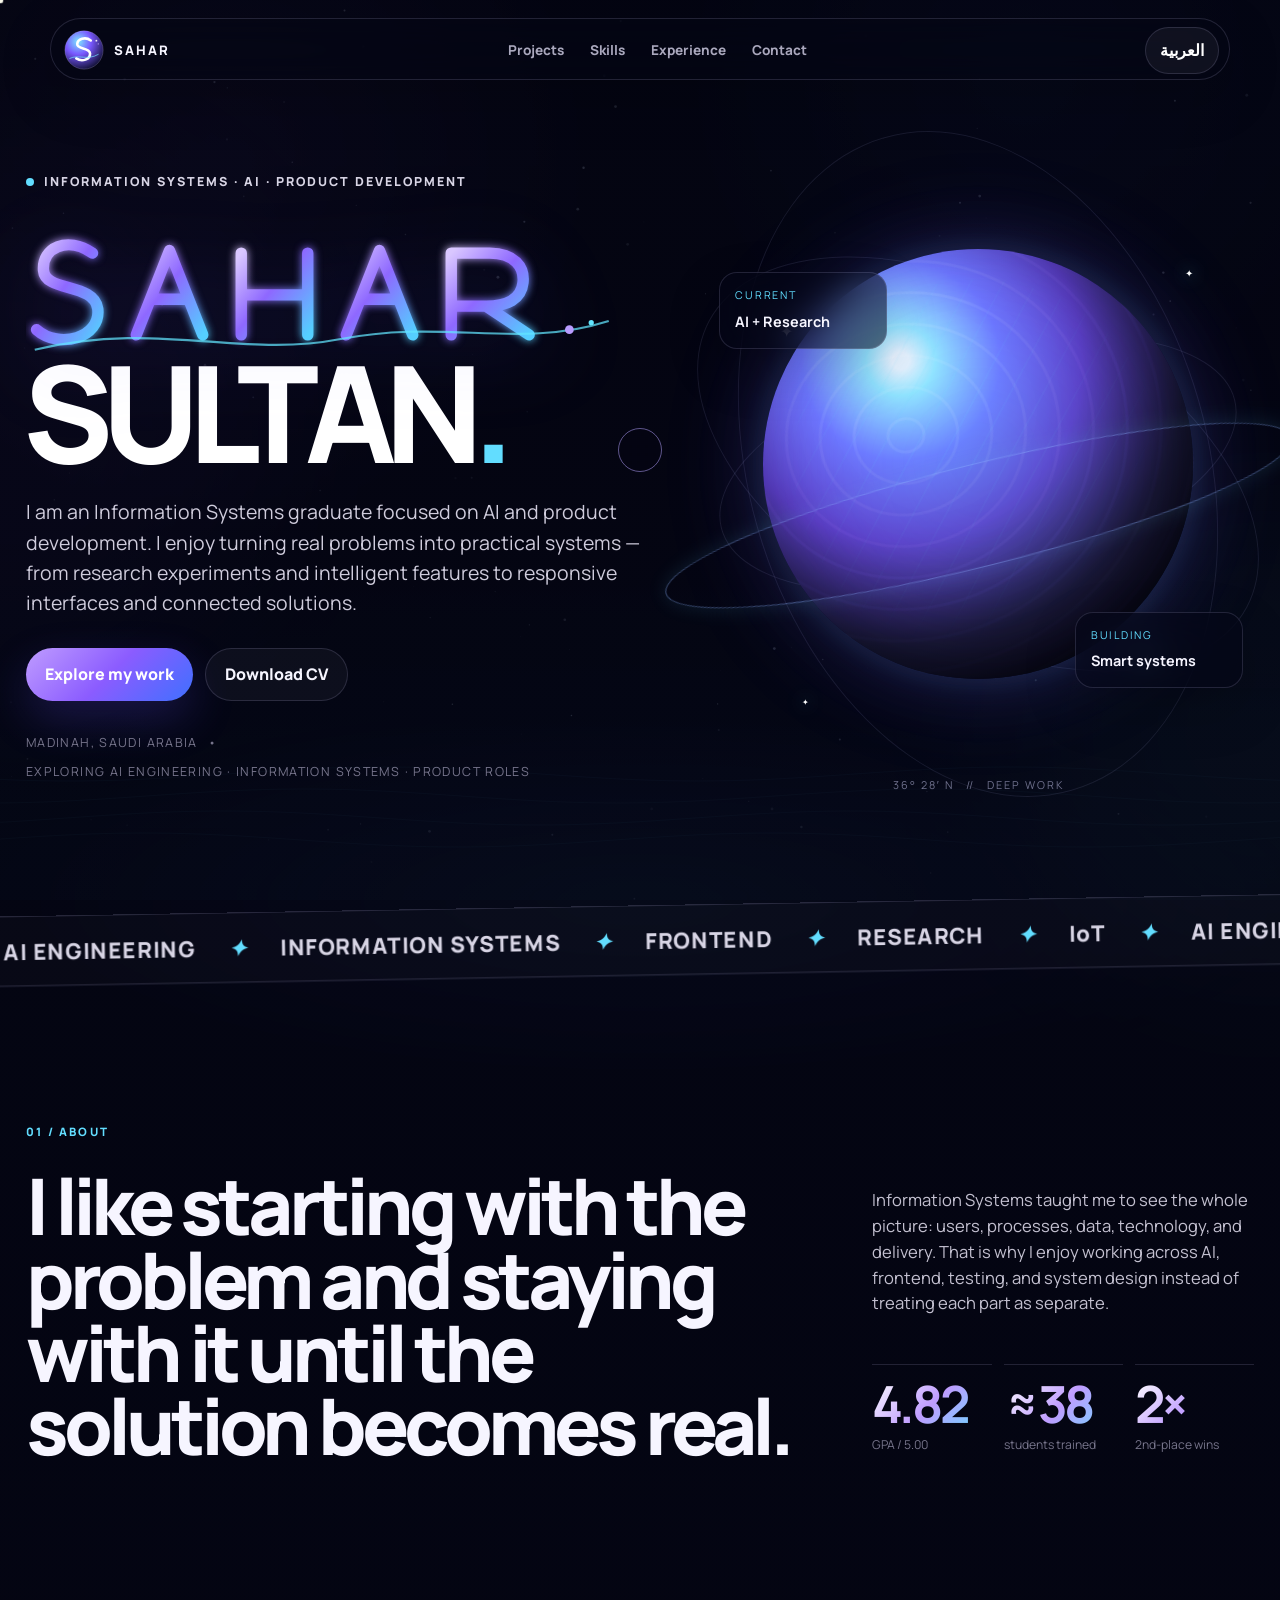
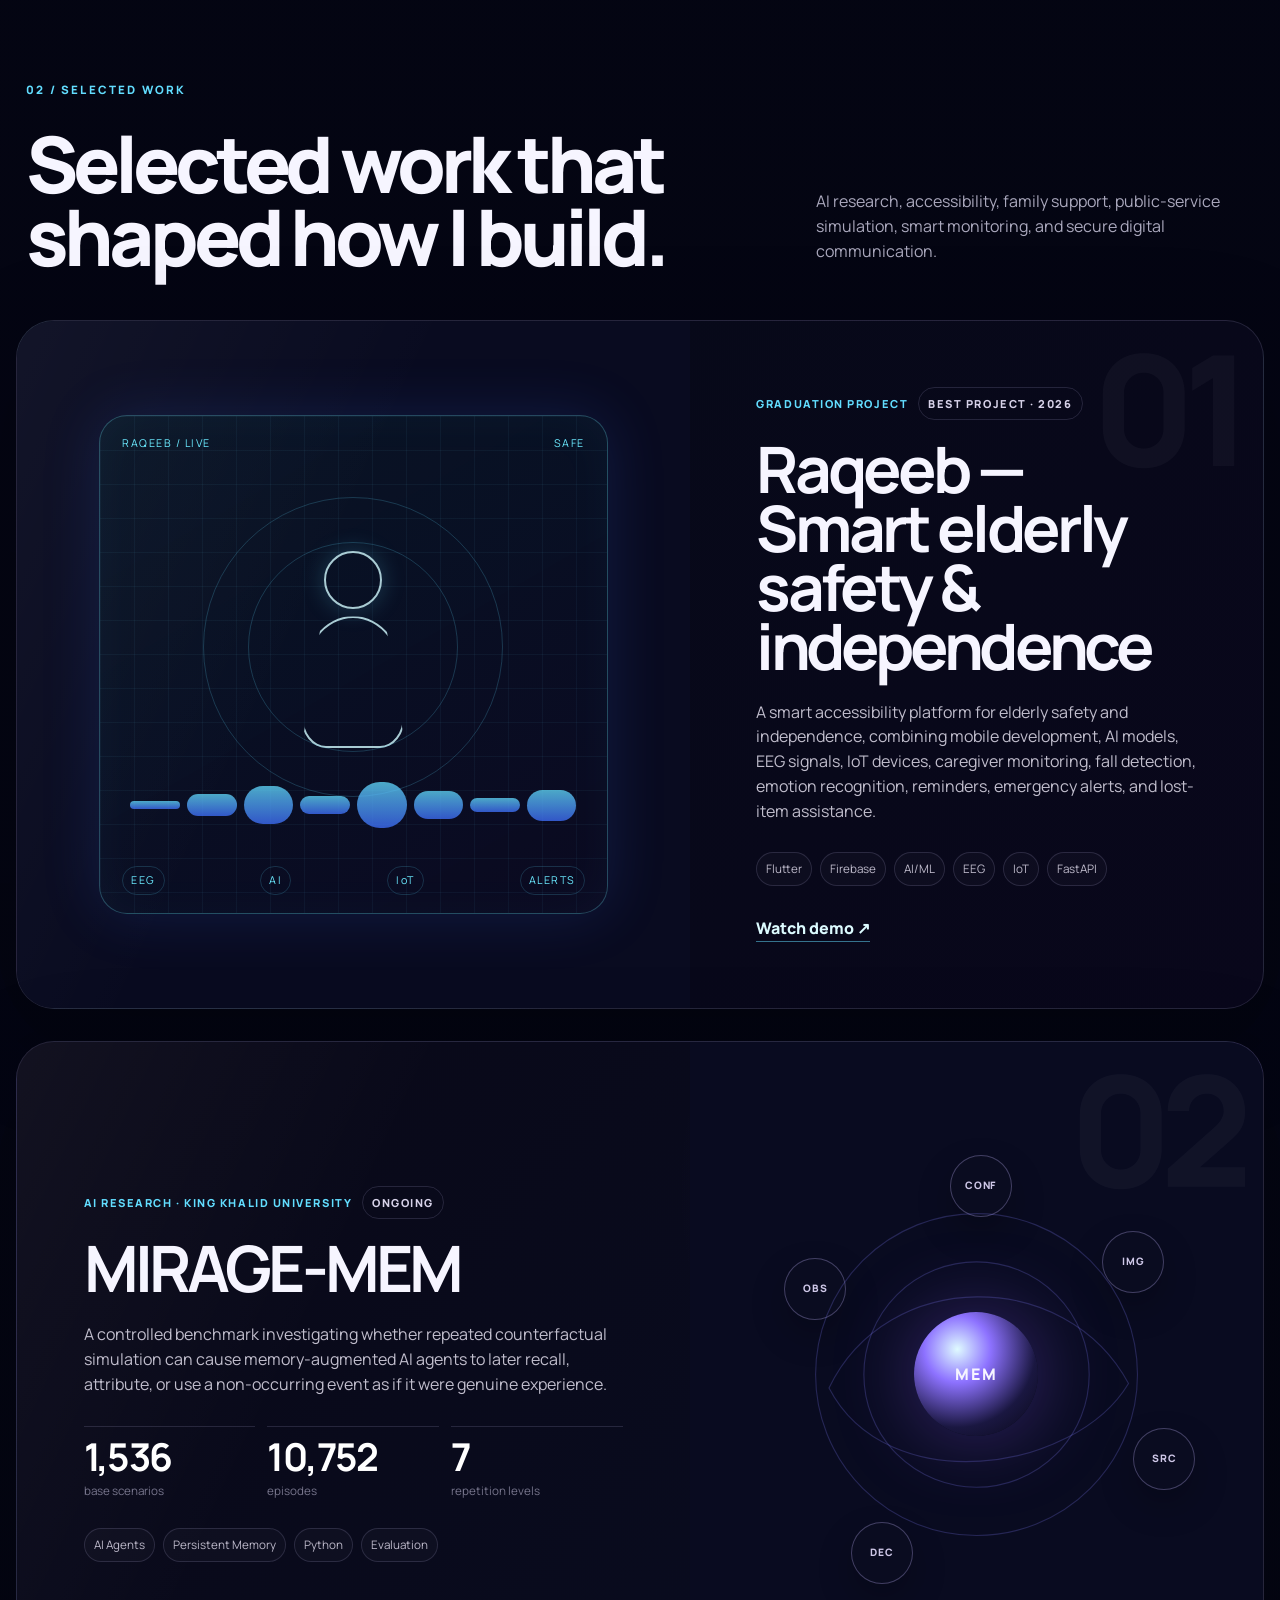
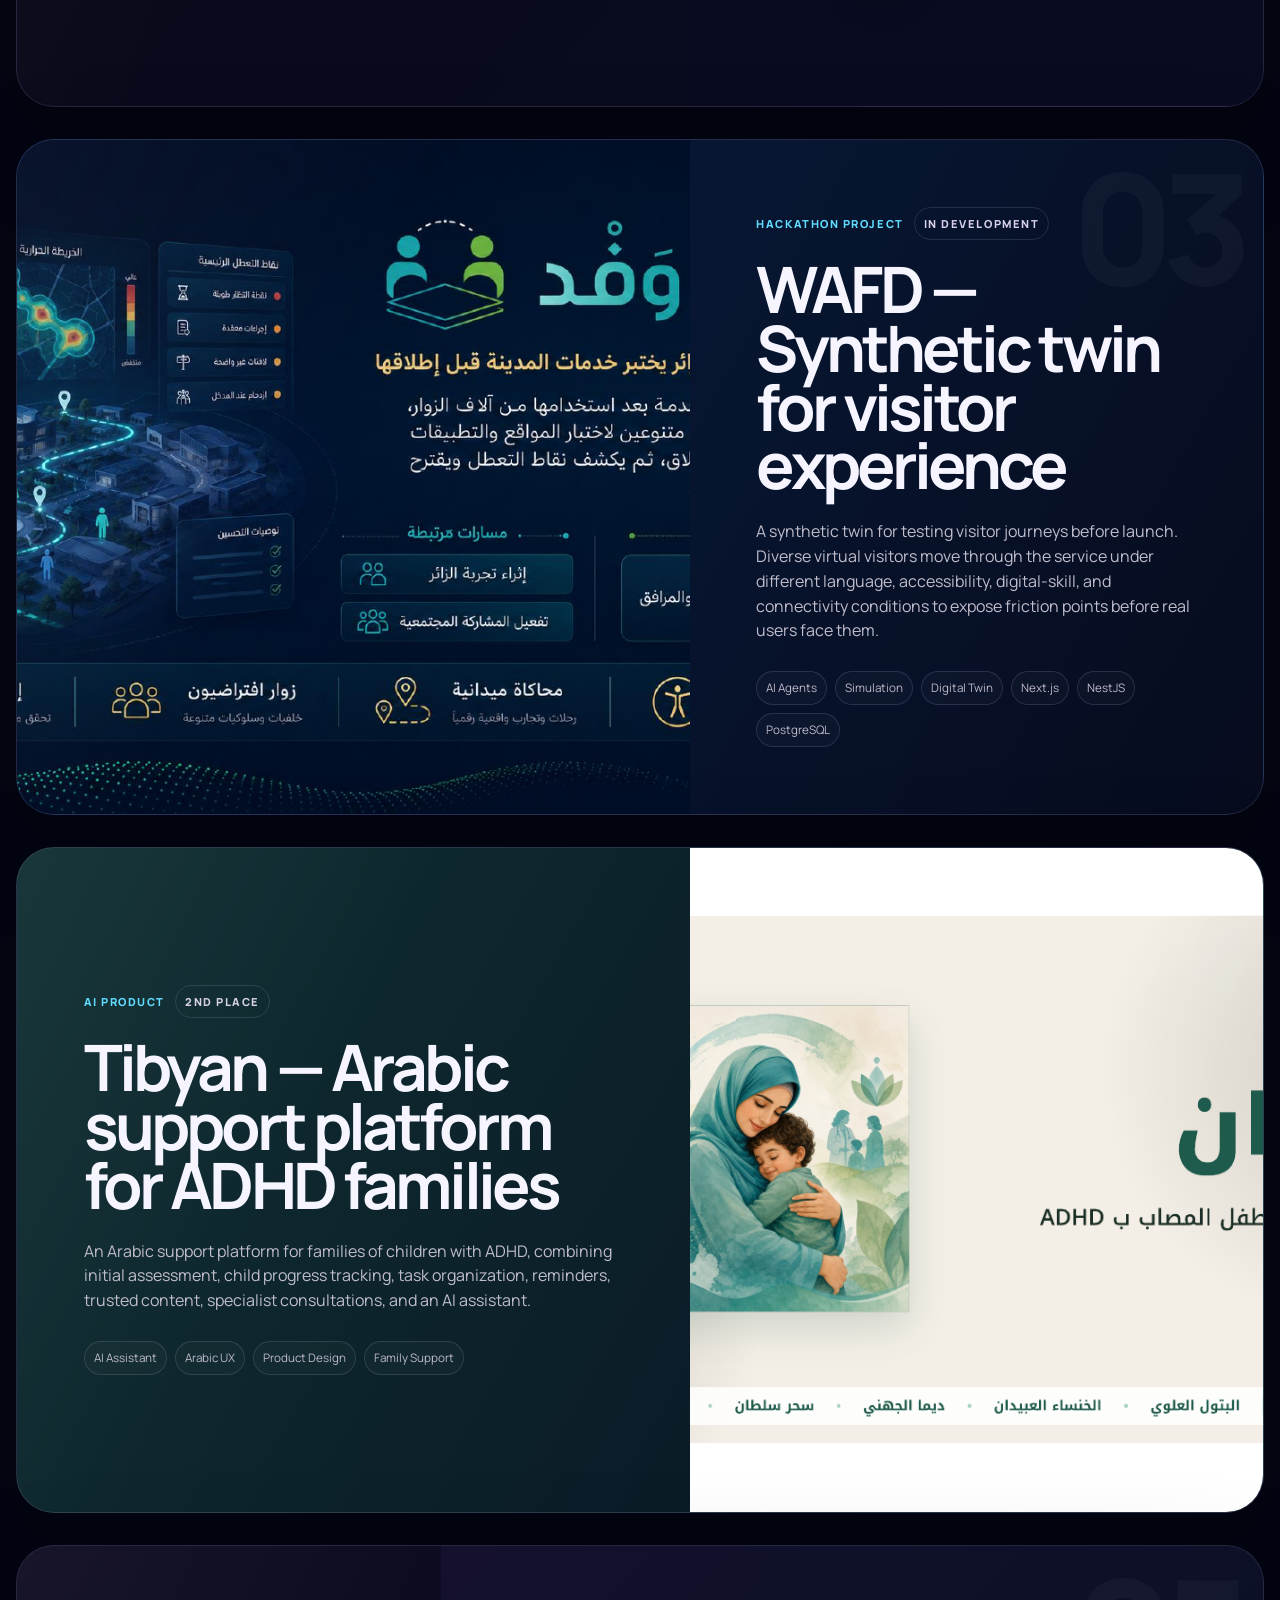
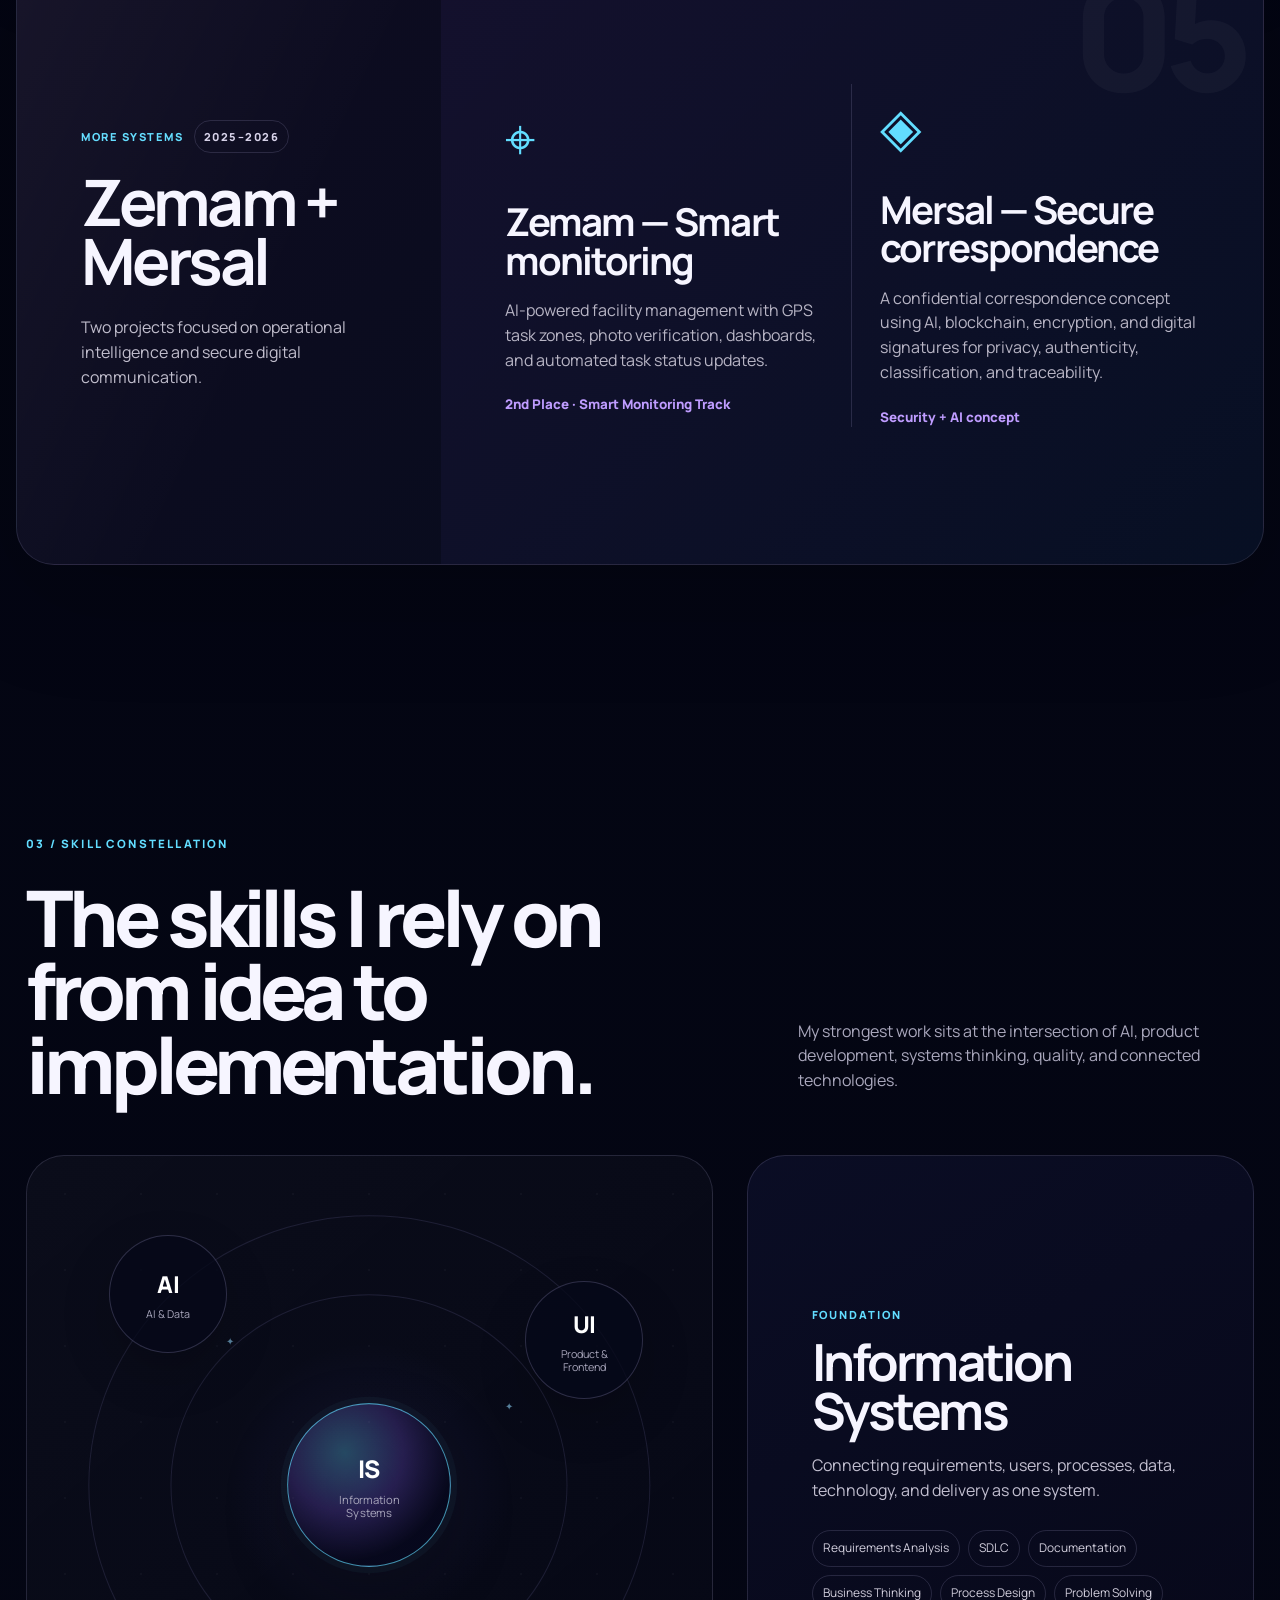
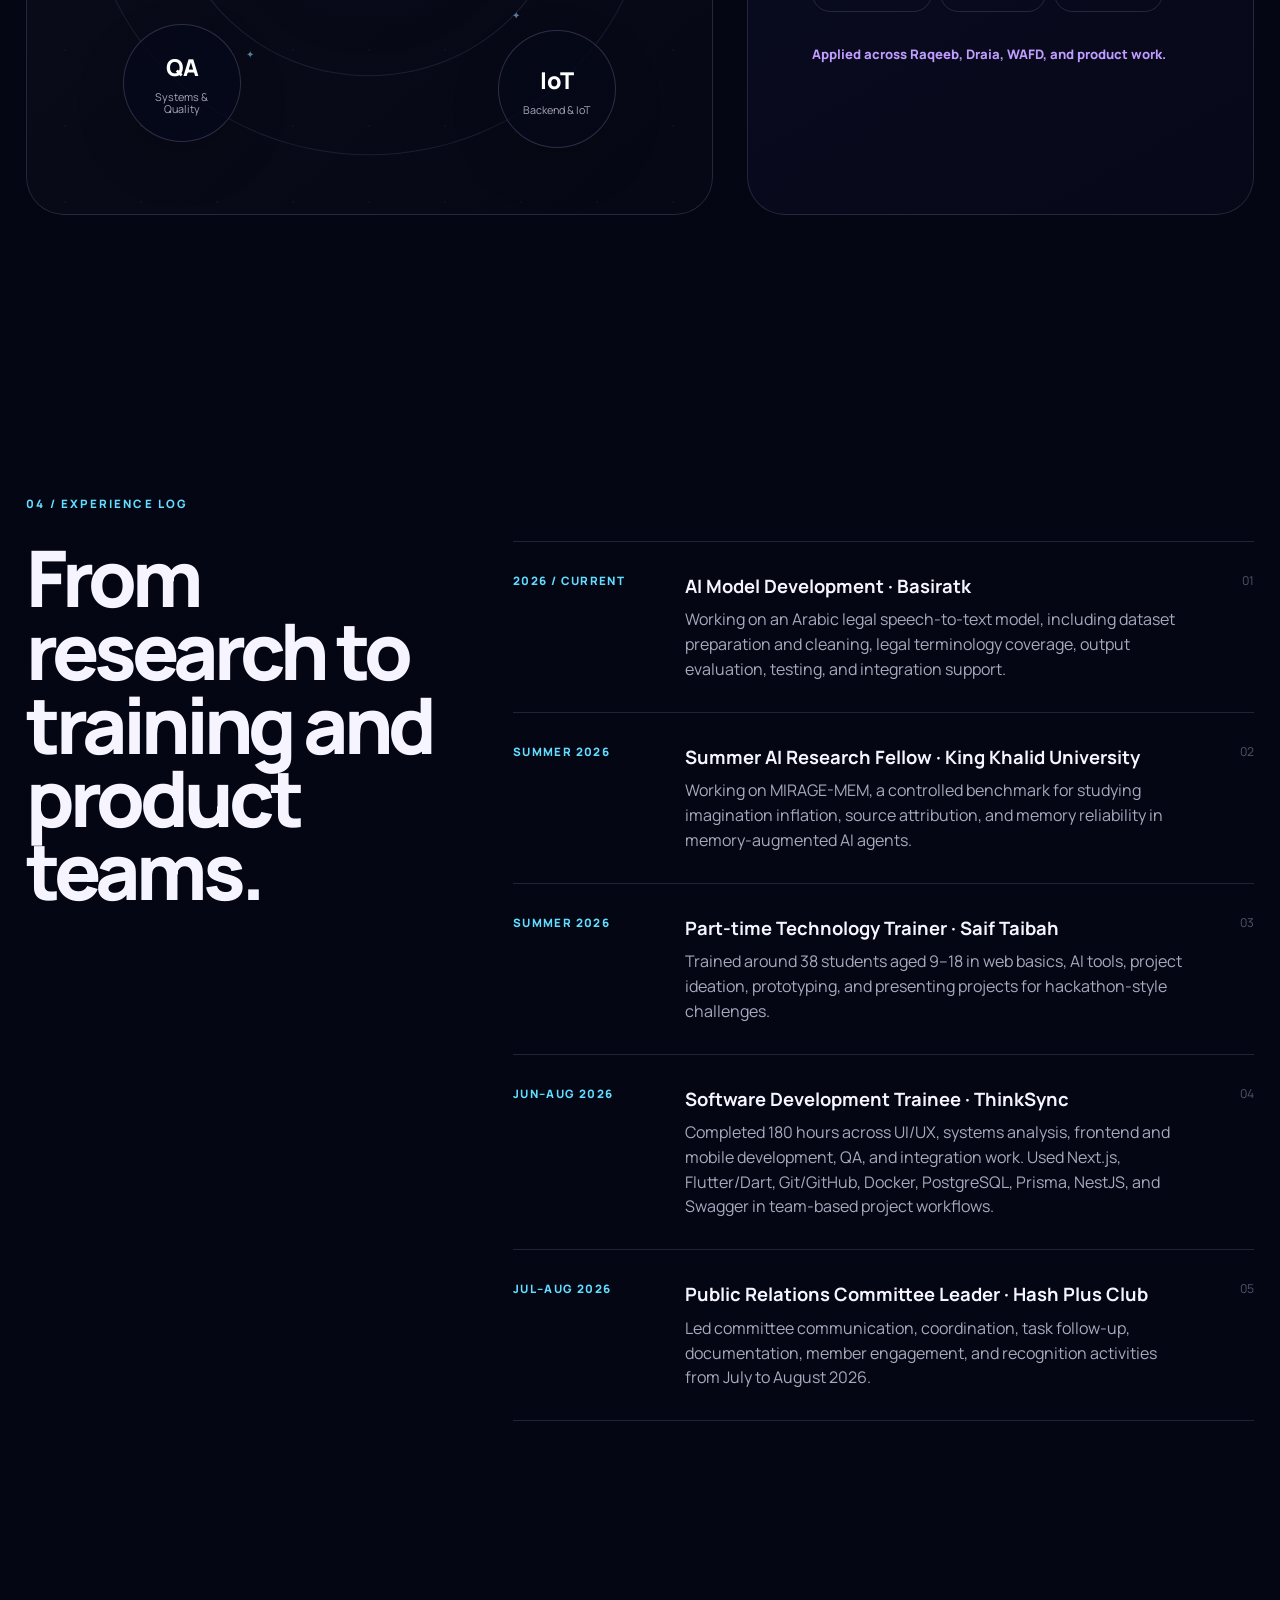
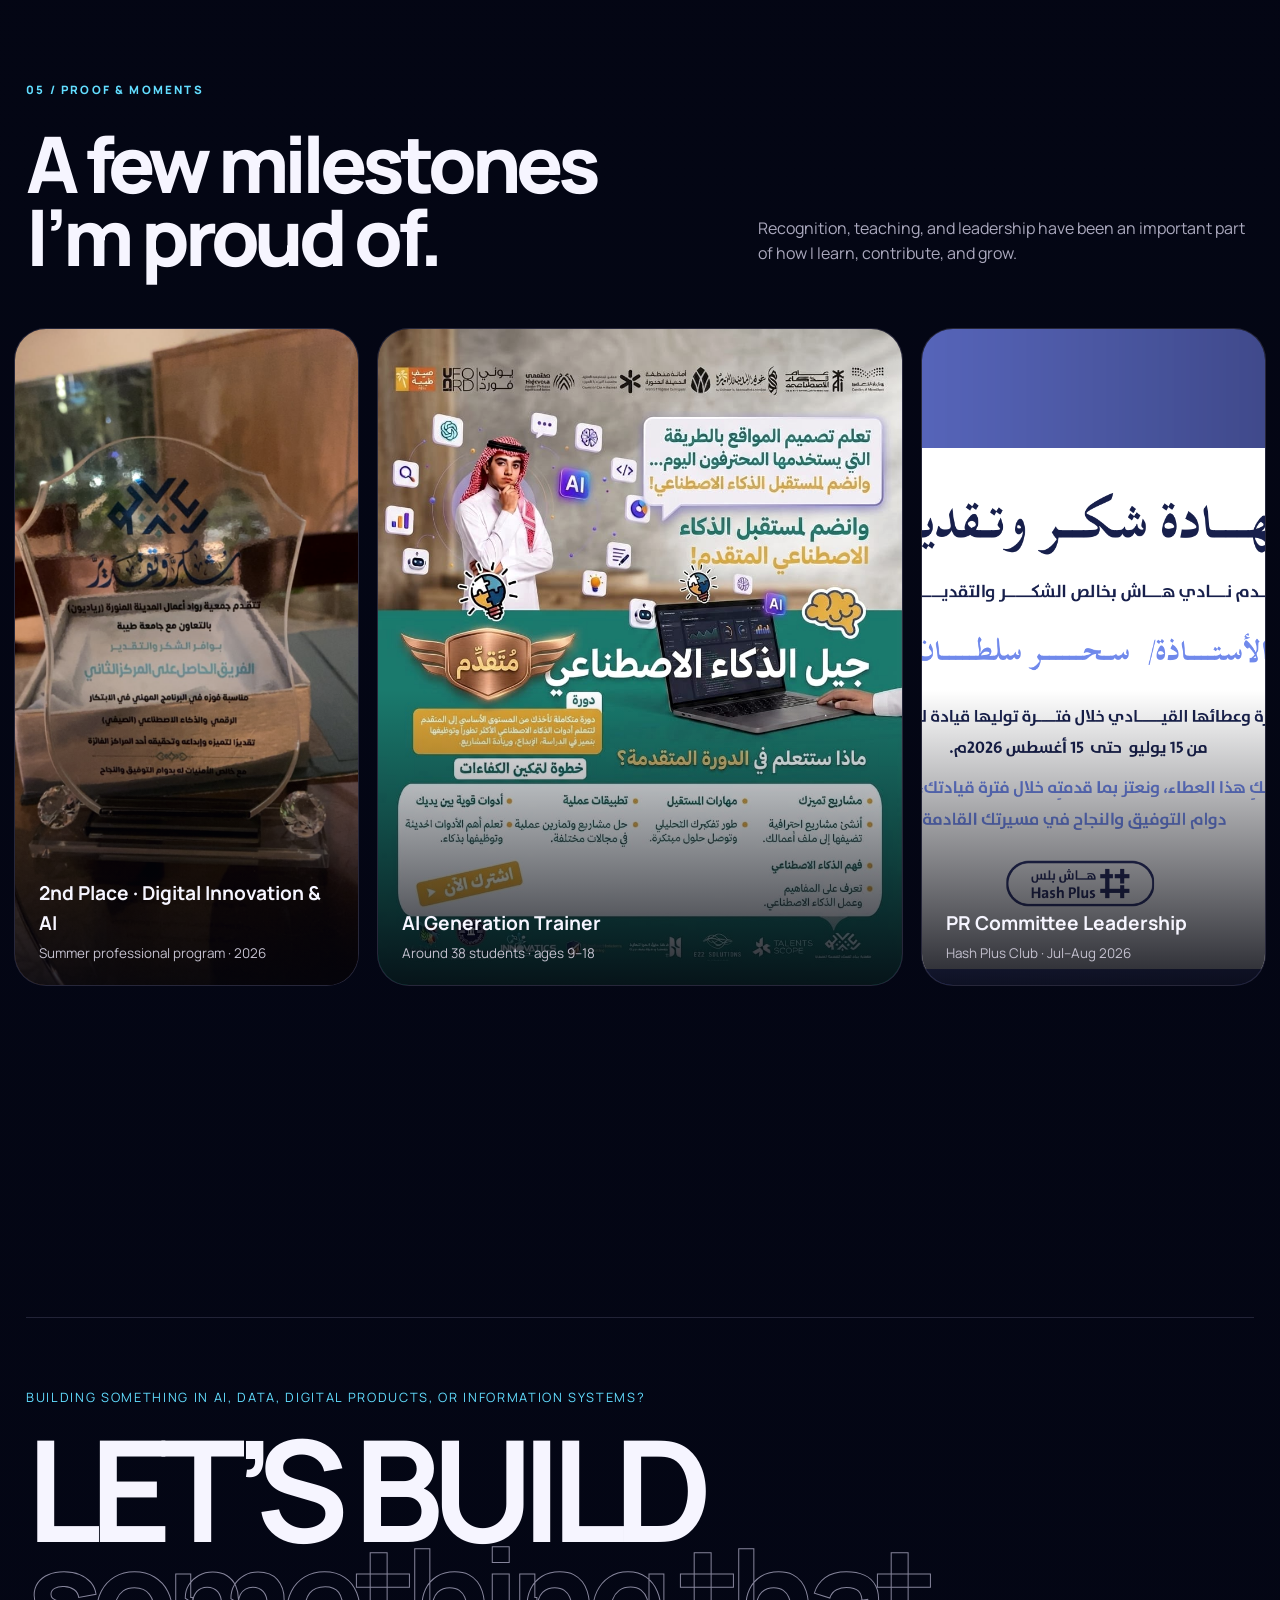
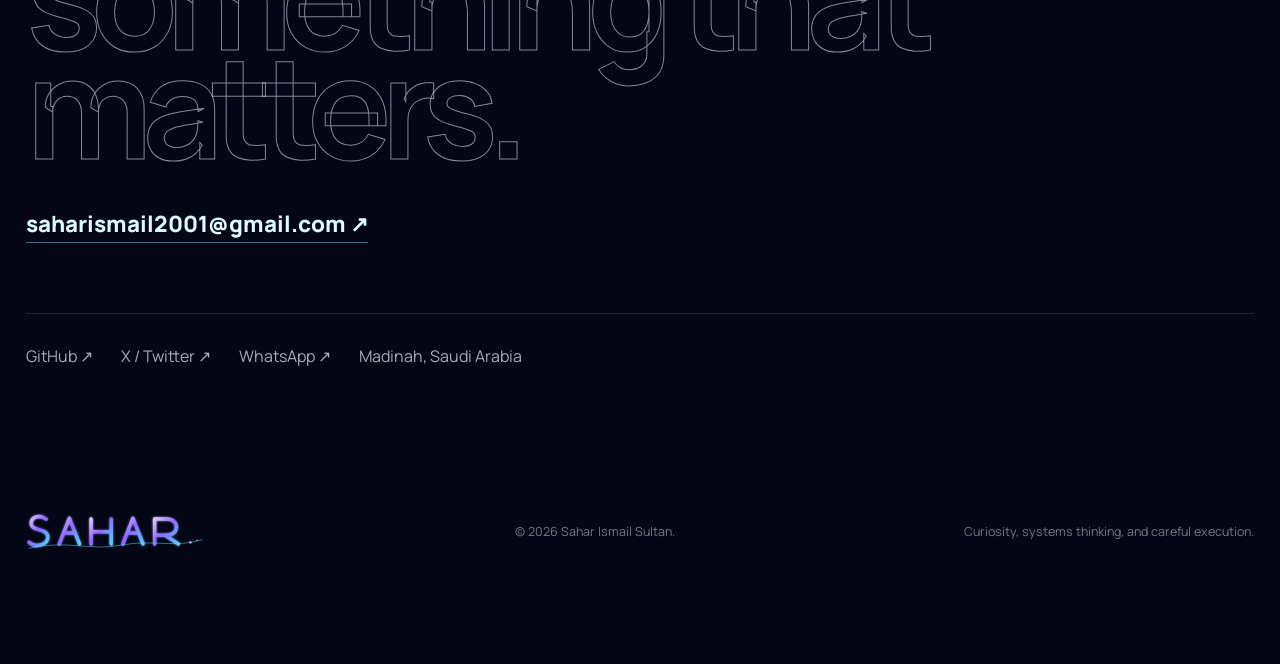
==== commit ceab92b3: "Add files via upload" ====
--- a/index.html
+++ b/index.html
@@ -3,10 +3,13 @@
 <head>
   <meta charset="utf-8" />
   <meta name="viewport" content="width=device-width, initial-scale=1" />
-  <meta name="description" content="Sahar Ismail Sultan — Information Systems graduate working across AI/ML, research, frontend, IoT, data, and smart digital products." />
+  <meta name="description" content="Sahar Ismail Sultan — Information Systems graduate focused on AI, research, digital products, frontend development, and smart systems." />
   <meta name="theme-color" content="#060718" />
-  <title>Sahar Sultan — AI · Information Systems · Digital Products</title>
+  <title>Sahar Sultan — AI · Information Systems · Product Development</title>
   <link rel="icon" href="assets/sahar-monogram.svg" type="image/svg+xml" />
+  <link rel="preconnect" href="https://fonts.googleapis.com" />
+  <link rel="preconnect" href="https://fonts.gstatic.com" crossorigin />
+  <link href="https://fonts.googleapis.com/css2?family=IBM+Plex+Sans+Arabic:wght@400;500;600;700&family=Manrope:wght@400;500;600;700;800&display=swap" rel="stylesheet" />
   <link rel="stylesheet" href="styles.css" />
 </head>
 <body>
@@ -36,7 +39,7 @@
       <div class="hero-copy reveal">
         <div class="hero-eyebrow">
           <span class="pulse"></span>
-          <span data-i18n="heroEyebrow">Information Systems · AI · Digital Products</span>
+          <span data-i18n="heroEyebrow">Information Systems · AI · Product Development</span>
         </div>
 
         <div class="hero-wordmark-wrap" aria-label="Sahar">
@@ -45,7 +48,7 @@
         <h1 class="hero-title">SULTAN<span class="hero-title-dot">.</span></h1>
 
         <p class="hero-lead" data-i18n="heroLead">
-          I build thoughtful digital systems where AI, data, software, and real user needs meet — from research experiments and smart platforms to frontend experiences and IoT concepts.
+          I am an Information Systems graduate focused on AI and product development. I enjoy turning real problems into practical systems — from research experiments and intelligent features to responsive interfaces and connected solutions.
         </p>
 
         <div class="hero-actions">
@@ -56,7 +59,7 @@
         <div class="hero-meta">
           <span data-i18n="meta1">Madinah, Saudi Arabia</span>
           <span>•</span>
-          <span data-i18n="meta2">Open to AI / IS / Product opportunities</span>
+          <span data-i18n="meta2">Exploring AI Engineering · Information Systems · Product roles</span>
         </div>
       </div>
 
@@ -87,12 +90,12 @@
     <section class="intro section-shell" id="about">
       <div class="section-tag reveal">01 / <span data-i18n="aboutTag">ABOUT</span></div>
       <div class="intro-grid">
-        <h2 class="display-line reveal" data-i18n="aboutTitle">I like the point where a technical idea becomes something people can actually use.</h2>
+        <h2 class="display-line reveal" data-i18n="aboutTitle">I like starting with the problem and staying with it until the solution becomes real.</h2>
         <div class="intro-side reveal">
-          <p data-i18n="aboutText">My background in Information Systems lets me move between requirements, data, interfaces, APIs, testing, and product thinking. I am especially drawn to AI because it turns those layers into systems that can adapt, reason, and create useful outcomes.</p>
+          <p data-i18n="aboutText">Information Systems taught me to see the whole picture: users, processes, data, technology, and delivery. That is why I enjoy working across AI, frontend, testing, and system design instead of treating each part as separate.</p>
           <div class="micro-stats">
             <div><strong>4.82</strong><span data-i18n="gpa">GPA / 5.00</span></div>
-            <div><strong>38+</strong><span data-i18n="students">students trained</span></div>
+            <div><strong>≈38</strong><span data-i18n="students">students trained</span></div>
             <div><strong>2×</strong><span data-i18n="secondPlace">2nd-place wins</span></div>
           </div>
         </div>
@@ -103,8 +106,8 @@
       <div class="section-shell projects-head">
         <div class="section-tag reveal">02 / <span data-i18n="projectsTag">SELECTED WORK</span></div>
         <div class="projects-head-grid">
-          <h2 class="display-line reveal" data-i18n="projectsTitle">Projects as stories, not identical cards.</h2>
-          <p class="reveal" data-i18n="projectsIntro">Each project gets its own visual language, scale, and rhythm — closer to a case-study portfolio than a template grid.</p>
+          <h2 class="display-line reveal" data-i18n="projectsTitle">Selected work that shaped how I build.</h2>
+          <p class="reveal" data-i18n="projectsIntro">AI research, accessibility, family support, public-service simulation, smart monitoring, and secure digital communication.</p>
         </div>
       </div>
 
@@ -121,8 +124,8 @@
           </div>
           <div class="project-copy">
             <div class="project-kicker"><span data-i18n="raqKicker">GRADUATION PROJECT</span><b data-i18n="bestProject">BEST PROJECT · 2026</b></div>
-            <h3 data-i18n="raqTitle">Raqeeb — Smart elderly safety & accessibility</h3>
-            <p data-i18n="raqText">A connected platform combining Flutter, Firebase, AI models, EEG signals, IoT devices, caregiver monitoring, reminders, fall detection, emotion recognition, emergency alerts, and lost-item assistance.</p>
+            <h3 data-i18n="raqTitle">Raqeeb — Smart elderly safety & independence</h3>
+            <p data-i18n="raqText">A smart accessibility platform for elderly safety and independence, combining mobile development, AI models, EEG signals, IoT devices, caregiver monitoring, fall detection, emotion recognition, reminders, emergency alerts, and lost-item assistance.</p>
             <div class="tech-line"><span>Flutter</span><span>Firebase</span><span>AI/ML</span><span>EEG</span><span>IoT</span><span>FastAPI</span></div>
             <a class="project-link magnetic" href="https://youtu.be/xKBw1Zz2XBA?si=POylILyWUGQEKoeD" target="_blank" rel="noopener" data-i18n="watchDemo">Watch demo ↗</a>
           </div>
@@ -131,9 +134,9 @@
         <article class="project project-mirage reveal" data-project="02">
           <div class="project-no">02</div>
           <div class="project-copy">
-            <div class="project-kicker"><span data-i18n="researchKicker">AI RESEARCH</span><b data-i18n="ongoing">ONGOING</b></div>
+            <div class="project-kicker"><span data-i18n="researchKicker">AI RESEARCH · KING KHALID UNIVERSITY</span><b data-i18n="ongoing">ONGOING</b></div>
             <h3>MIRAGE-MEM</h3>
-            <p data-i18n="mirageText">A controlled benchmark studying whether repeated plausible counterfactual simulation can make memory-augmented AI agents later recall or use a non-occurring event as if it were real experience.</p>
+            <p data-i18n="mirageText">A controlled benchmark investigating whether repeated counterfactual simulation can cause memory-augmented AI agents to later recall, attribute, or use a non-occurring event as if it were genuine experience.</p>
             <div class="research-metrics">
               <div><strong>1,536</strong><span data-i18n="baseScenarios">base scenarios</span></div>
               <div><strong>10,752</strong><span data-i18n="episodes">episodes</span></div>
@@ -154,9 +157,9 @@
           <div class="project-no">03</div>
           <div class="project-media image-media"><img src="assets/wafd.png" alt="WAFD project concept" /></div>
           <div class="project-copy">
-            <div class="project-kicker"><span data-i18n="hackathonKicker">HACKATHON CONCEPT</span><b data-i18n="prototype">MVP IN PROGRESS</b></div>
+            <div class="project-kicker"><span data-i18n="hackathonKicker">HACKATHON PROJECT</span><b data-i18n="prototype">IN DEVELOPMENT</b></div>
             <h3 data-i18n="wafdTitle">WAFD — Synthetic twin for visitor experience</h3>
-            <p data-i18n="wafdText">A synthetic twin that sends diverse virtual visitors through a service journey before launch, simulates real-world constraints, reveals failure points, and suggests improvements before real visitors face them.</p>
+            <p data-i18n="wafdText">A synthetic twin for testing visitor journeys before launch. Diverse virtual visitors move through the service under different language, accessibility, digital-skill, and connectivity conditions to expose friction points before real users face them.</p>
             <div class="tech-line"><span>AI Agents</span><span>Simulation</span><span>Digital Twin</span><span>Next.js</span><span>NestJS</span><span>PostgreSQL</span></div>
           </div>
         </article>
@@ -166,7 +169,7 @@
           <div class="project-copy">
             <div class="project-kicker"><span data-i18n="productKicker">AI PRODUCT</span><b data-i18n="secondPlaceLabel">2ND PLACE</b></div>
             <h3 data-i18n="tibyanTitle">Tibyan — Arabic support platform for ADHD families</h3>
-            <p data-i18n="tibyanText">An Arabic platform combining initial assessment, progress tracking, task organization, reminders, trusted content, specialist consultations, and an AI assistant to support families through the child’s daily journey.</p>
+            <p data-i18n="tibyanText">An Arabic support platform for families of children with ADHD, combining initial assessment, child progress tracking, task organization, reminders, trusted content, specialist consultations, and an AI assistant.</p>
             <div class="tech-line"><span>AI Assistant</span><span>Arabic UX</span><span>Product Design</span><span>Family Support</span></div>
           </div>
           <div class="project-media image-media"><img src="assets/tibyan.png" alt="Tibyan project presentation" /></div>
@@ -177,7 +180,7 @@
           <div class="duo-copy">
             <div class="project-kicker"><span data-i18n="moreWorkKicker">MORE SYSTEMS</span><b>2025–2026</b></div>
             <h3 data-i18n="duoTitle">Zemam + Mersal</h3>
-            <p data-i18n="duoText">Two different problems: smarter facility operations and safer digital correspondence.</p>
+            <p data-i18n="duoText">Two projects focused on operational intelligence and secure digital communication.</p>
           </div>
           <div class="duo-items">
             <div class="duo-item">
@@ -201,8 +204,8 @@
     <section class="skills section-shell" id="skills">
       <div class="section-tag reveal">03 / <span data-i18n="skillsTag">SKILL CONSTELLATION</span></div>
       <div class="skills-head">
-        <h2 class="display-line reveal" data-i18n="skillsTitle">Not a wall of badges. A map of how I work.</h2>
-        <p class="reveal" data-i18n="skillsIntro">Choose a cluster to see the tools and capabilities behind it.</p>
+        <h2 class="display-line reveal" data-i18n="skillsTitle">The skills I rely on from idea to implementation.</h2>
+        <p class="reveal" data-i18n="skillsIntro">My strongest work sits at the intersection of AI, product development, systems thinking, quality, and connected technologies.</p>
       </div>
 
       <div class="constellation reveal" id="constellation">
@@ -229,31 +232,31 @@
     <section class="experience section-shell" id="experience">
       <div class="section-tag reveal">04 / <span data-i18n="experienceTag">EXPERIENCE LOG</span></div>
       <div class="experience-grid">
-        <h2 class="display-line reveal" data-i18n="experienceTitle">The work behind the portfolio.</h2>
+        <h2 class="display-line reveal" data-i18n="experienceTitle">From research to training and product teams.</h2>
         <div class="logbook">
           <article class="log-row reveal">
             <div class="log-date">2026 / CURRENT</div>
-            <div><h3 data-i18n="basiratkTitle">AI Model Development · Basiratk</h3><p data-i18n="basiratkText">Working on Arabic legal speech-to-text data preparation, cleaning, terminology, model evaluation, testing, and integration support.</p></div>
+            <div><h3 data-i18n="basiratkTitle">AI Model Development · Basiratk</h3><p data-i18n="basiratkText">Working on an Arabic legal speech-to-text model, including dataset preparation and cleaning, legal terminology coverage, output evaluation, testing, and integration support.</p></div>
             <span class="log-index">01</span>
           </article>
           <article class="log-row reveal">
             <div class="log-date">SUMMER 2026</div>
-            <div><h3 data-i18n="fellowshipTitle">AI Summer Research Fellowship · King Khalid University</h3><p data-i18n="fellowshipText">Researching MIRAGE-MEM and controlled false-memory behavior in memory-augmented AI agents.</p></div>
+            <div><h3 data-i18n="fellowshipTitle">Summer AI Research Fellow · King Khalid University</h3><p data-i18n="fellowshipText">Working on MIRAGE-MEM, a controlled benchmark for studying imagination inflation, source attribution, and memory reliability in memory-augmented AI agents.</p></div>
             <span class="log-index">02</span>
           </article>
           <article class="log-row reveal">
             <div class="log-date">SUMMER 2026</div>
-            <div><h3 data-i18n="trainerTitle">Part-time AI & Web Trainer · Taibah Summer Program</h3><p data-i18n="trainerText">Delivered practical sessions to around 38 students across different age groups and guided project ideas, prototypes, and hackathon-oriented presentations.</p></div>
+            <div><h3 data-i18n="trainerTitle">Part-time Technology Trainer · Saif Taibah</h3><p data-i18n="trainerText">Trained around 38 students aged 9–18 in web basics, AI tools, project ideation, prototyping, and presenting projects for hackathon-style challenges.</p></div>
             <span class="log-index">03</span>
           </article>
           <article class="log-row reveal">
             <div class="log-date">JUN–AUG 2026</div>
-            <div><h3 data-i18n="thinksyncTitle">Software Development Trainee · ThinkSync</h3><p data-i18n="thinksyncText">180 hours across UI/UX, systems analysis, Next.js frontend, Flutter/Dart mobile work, QA, GitHub workflows, Docker, PostgreSQL, Redis, Prisma, NestJS, Swagger, documentation, responsive design, and RTL interfaces.</p></div>
+            <div><h3 data-i18n="thinksyncTitle">Software Development Trainee · ThinkSync</h3><p data-i18n="thinksyncText">Completed 180 hours across UI/UX, systems analysis, frontend and mobile development, QA, and integration work. Used Next.js, Flutter/Dart, Git/GitHub, Docker, PostgreSQL, Prisma, NestJS, and Swagger in team-based project workflows.</p></div>
             <span class="log-index">04</span>
           </article>
           <article class="log-row reveal">
             <div class="log-date">JUL–AUG 2026</div>
-            <div><h3 data-i18n="hashTitle">Public Relations Committee Leader · Hash Plus Club</h3><p data-i18n="hashText">Led coordination, communication, task follow-up, documentation, engagement, and recognition workflows for the committee.</p></div>
+            <div><h3 data-i18n="hashTitle">Public Relations Committee Leader · Hash Plus Club</h3><p data-i18n="hashText">Led committee communication, coordination, task follow-up, documentation, member engagement, and recognition activities from July to August 2026.</p></div>
             <span class="log-index">05</span>
           </article>
         </div>
@@ -264,29 +267,29 @@
       <div class="section-shell">
         <div class="section-tag reveal">05 / <span data-i18n="proofTag">PROOF & MOMENTS</span></div>
         <div class="proof-head">
-          <h2 class="display-line reveal" data-i18n="proofTitle">A few moments worth keeping.</h2>
-          <p class="reveal" data-i18n="proofIntro">Awards, leadership, and teaching — shown as actual evidence instead of another list.</p>
+          <h2 class="display-line reveal" data-i18n="proofTitle">A few milestones I’m proud of.</h2>
+          <p class="reveal" data-i18n="proofIntro">Recognition, teaching, and leadership have been an important part of how I learn, contribute, and grow.</p>
         </div>
       </div>
       <div class="photo-reel reveal">
-        <figure class="photo-card tall"><img src="assets/second-place.jpg" alt="Second place award" /><figcaption><strong data-i18n="awardCaption">2nd Place</strong><span data-i18n="awardSub">Digital innovation & AI summer program</span></figcaption></figure>
-        <figure class="photo-card wide"><img src="assets/ai-trainer.jpg" alt="AI Generation training poster" /><figcaption><strong data-i18n="trainerCaption">AI Trainer</strong><span data-i18n="trainerSub">Around 38 students · different ages</span></figcaption></figure>
-        <figure class="photo-card tall"><img src="assets/hash-leadership.png" alt="Hash Plus leadership certificate" /><figcaption><strong data-i18n="leaderCaption">PR Leadership</strong><span data-i18n="leaderSub">Hash Plus Club · 2026</span></figcaption></figure>
+        <figure class="photo-card tall"><img src="assets/second-place.jpg" alt="Second place award" /><figcaption><strong data-i18n="awardCaption">2nd Place · Digital Innovation & AI</strong><span data-i18n="awardSub">Summer professional program · 2026</span></figcaption></figure>
+        <figure class="photo-card wide"><img src="assets/ai-trainer.jpg" alt="AI Generation training poster" /><figcaption><strong data-i18n="trainerCaption">AI Generation Trainer</strong><span data-i18n="trainerSub">Around 38 students · ages 9–18</span></figcaption></figure>
+        <figure class="photo-card tall"><img src="assets/hash-leadership.png" alt="Hash Plus leadership certificate" /><figcaption><strong data-i18n="leaderCaption">PR Committee Leadership</strong><span data-i18n="leaderSub">Hash Plus Club · Jul–Aug 2026</span></figcaption></figure>
       </div>
     </section>
 
     <section class="contact section-shell" id="contact">
       <div class="section-tag reveal">06 / <span data-i18n="contactTag">CONTACT</span></div>
       <div class="contact-main reveal">
-        <p class="contact-kicker" data-i18n="contactKicker">Have an AI, data, product, or Information Systems opportunity?</p>
-        <h2><span data-i18n="contactLine1">LET’S BUILD</span><br/><em data-i18n="contactLine2">something useful.</em></h2>
+        <p class="contact-kicker" data-i18n="contactKicker">Building something in AI, data, digital products, or Information Systems?</p>
+        <h2><span data-i18n="contactLine1">LET’S BUILD</span><br/><em data-i18n="contactLine2">something that matters.</em></h2>
         <a class="contact-email magnetic" href="mailto:saharismail2001@gmail.com">saharismail2001@gmail.com ↗</a>
       </div>
       <div class="contact-links reveal">
         <a href="https://github.com/Saahar2001" target="_blank" rel="noopener">GitHub ↗</a>
         <a href="https://x.com/saharitshk" target="_blank" rel="noopener">X / Twitter ↗</a>
         <a href="https://wa.me/966557915079" target="_blank" rel="noopener">WhatsApp ↗</a>
-        <span>Madinah, Saudi Arabia</span>
+        <span data-i18n="contactLocation">Madinah, Saudi Arabia</span>
       </div>
     </section>
   </main>
@@ -294,7 +297,7 @@
   <footer class="footer section-shell">
     <img src="assets/sahar-wordmark.svg" alt="Sahar" />
     <p>© <span id="year"></span> Sahar Ismail Sultan.</p>
-    <p data-i18n="footerText">Sea depth, space light, and systems thinking.</p>
+    <p data-i18n="footerText">Curiosity, systems thinking, and careful execution.</p>
   </footer>
 
   <script src="script.js"></script>
--- a/styles.css
+++ b/styles.css
@@ -17,7 +17,7 @@
 }
 *{box-sizing:border-box;margin:0;padding:0}
 html{scroll-behavior:smooth;background:var(--bg-deep)}
-body{min-height:100vh;color:var(--ink);background:linear-gradient(180deg,rgba(5,6,20,.78),rgba(4,7,22,.9));font-family:Inter,"Segoe UI",Arial,sans-serif;line-height:1.55;overflow-x:hidden}
+body{min-height:100vh;color:var(--ink);background:linear-gradient(180deg,rgba(5,6,20,.78),rgba(4,7,22,.9));font-family:Manrope,"Segoe UI",Arial,sans-serif;line-height:1.55;overflow-x:hidden}
 body::before{content:"";position:fixed;inset:0;pointer-events:none;z-index:-4;background:
 radial-gradient(circle at 18% 18%,rgba(139,92,255,.15),transparent 30%),
 radial-gradient(circle at 80% 8%,rgba(63,112,255,.12),transparent 28%),
@@ -28,7 +28,7 @@
 ::selection{background:var(--purple);color:#fff}
 #cosmos{position:fixed;inset:0;width:100%;height:100%;pointer-events:none;z-index:-6;opacity:.9}
 .ambient{position:fixed;width:38vw;height:38vw;border-radius:50%;filter:blur(80px);pointer-events:none;z-index:-5;opacity:.12}.ambient-a{left:-18vw;top:20vh;background:var(--purple)}.ambient-b{right:-18vw;top:54vh;background:var(--cyan)}
-.cursor-dot{position:fixed;left:0;top:0;width:7px;height:7px;border-radius:50%;background:#fff;z-index:200;pointer-events:none;transform:translate(-50%,-50%);mix-blend-mode:difference}.cursor-aura{position:fixed;left:0;top:0;width:44px;height:44px;border-radius:50%;border:1px solid rgba(180,164,255,.52);z-index:199;pointer-events:none;transform:translate(-50%,-50%);transition:width .22s,height .22s,border-color .22s,background .22s;backdrop-filter:blur(1px)}.cursor-aura.active{width:72px;height:72px;border-color:rgba(98,221,255,.75);background:rgba(98,221,255,.04)}
+.cursor-dot{position:fixed;left:0;top:0;width:7px;height:7px;border-radius:50%;background:#fff;z-index:200;pointer-events:none;transform:translate(-50%,-50%);mix-blend-mode:difference;transition:opacity .16s ease}.cursor-aura{position:fixed;left:0;top:0;width:44px;height:44px;border-radius:50%;border:1px solid rgba(180,164,255,.52);z-index:199;pointer-events:none;transform:translate(-50%,-50%);transition:width .22s,height .22s,border-color .22s,background .22s,opacity .16s ease;backdrop-filter:blur(1px)}.cursor-hidden{opacity:0!important}.cursor-aura.active{width:72px;height:72px;border-color:rgba(98,221,255,.75);background:rgba(98,221,255,.04)}
 .scroll-progress{position:fixed;left:0;top:0;height:2px;width:0;background:linear-gradient(90deg,var(--violet),var(--purple),var(--blue),var(--cyan));z-index:300;box-shadow:0 0 18px rgba(98,221,255,.55)}
 .section-shell{width:min(var(--max),calc(100% - 52px));margin:0 auto}.site-header{position:fixed;left:50%;top:18px;transform:translateX(-50%);width:min(1180px,calc(100% - 28px));height:62px;display:grid;grid-template-columns:auto 1fr auto;align-items:center;gap:18px;padding:8px 10px 8px 12px;border:1px solid var(--line);border-radius:999px;background:rgba(5,6,20,.56);backdrop-filter:blur(24px);z-index:120;box-shadow:0 16px 55px rgba(0,0,0,.18)}
 .brand{display:flex;align-items:center;gap:9px;font-size:.82rem;font-weight:900;letter-spacing:.16em}.brand img{width:42px;height:42px}.nav{display:flex;align-items:center;justify-content:center;gap:4px}.nav a{color:var(--muted);font-size:.85rem;font-weight:750;padding:9px 11px;border-radius:999px;transition:.22s}.nav a:hover{color:#fff;background:rgba(255,255,255,.055)}.lang-toggle{border:1px solid var(--line);color:#fff;background:rgba(255,255,255,.05);border-radius:999px;padding:10px 14px;cursor:pointer;font-weight:800;transition:.22s}.lang-toggle:hover{border-color:var(--line-strong);background:rgba(255,255,255,.09)}
@@ -44,13 +44,22 @@
 .skills{padding:130px 0 150px}.skills-head{display:grid;grid-template-columns:1.22fr .78fr;gap:60px;align-items:end;margin-bottom:54px}.skills-head>p{color:var(--muted);padding-bottom:8px}.constellation{display:grid;grid-template-columns:1.15fr .85fr;gap:34px;align-items:stretch;min-height:660px}.constellation-space{position:relative;border:1px solid var(--line);border-radius:38px;overflow:hidden;background:radial-gradient(circle at 50% 50%,rgba(83,78,191,.12),transparent 30%),linear-gradient(140deg,rgba(255,255,255,.03),rgba(255,255,255,.012));min-height:660px}.constellation-space::before{content:"";position:absolute;inset:0;background-image:radial-gradient(circle,rgba(255,255,255,.18) 0 1px,transparent 1.5px);background-size:76px 76px;opacity:.16}.constellation-ring{position:absolute;left:50%;top:50%;border:1px solid rgba(176,170,255,.12);border-radius:50%;transform:translate(-50%,-50%)}.ring-a{width:58%;height:58%}.ring-b{width:82%;height:82%}.skill-node{position:absolute;width:118px;height:118px;border-radius:50%;border:1px solid rgba(206,196,255,.2);background:rgba(6,8,25,.78);color:#fff;display:grid;place-items:center;align-content:center;gap:5px;cursor:pointer;transition:.3s;z-index:3;box-shadow:0 20px 50px rgba(0,0,0,.18)}.skill-node span{font-size:1.45rem;font-weight:950;letter-spacing:-.03em}.skill-node small{font-size:.67rem;color:var(--muted);max-width:80px;line-height:1.15}.skill-node:hover,.skill-node.active{transform:scale(1.08);border-color:rgba(98,221,255,.64);box-shadow:0 0 0 6px rgba(98,221,255,.04),0 24px 60px rgba(0,0,0,.25)}.skill-node.center{left:50%;top:50%;width:156px;height:156px;transform:translate(-50%,-50%);background:radial-gradient(circle at 35% 30%,rgba(98,221,255,.28),rgba(139,92,255,.19) 38%,rgba(7,8,28,.94) 70%)}.skill-node.center:hover,.skill-node.center.active{transform:translate(-50%,-50%) scale(1.05)}.node-ai{left:12%;top:12%}.node-product{right:10%;top:19%}.node-system{left:14%;bottom:11%}.node-iot{right:14%;bottom:10%}.const-star{position:absolute;color:rgba(147,217,255,.58);font-size:10px}.c1{left:29%;top:27%}.c2{right:29%;top:37%}.c3{left:32%;bottom:23%}.c4{right:28%;bottom:29%}.skill-panel{border:1px solid var(--line);border-radius:38px;padding:clamp(34px,5vw,64px);background:linear-gradient(150deg,rgba(12,15,40,.86),rgba(8,9,26,.84));display:flex;flex-direction:column;justify-content:center}.skill-panel-label{font-size:.7rem;color:var(--cyan);letter-spacing:.17em;font-weight:900;margin-bottom:14px}.skill-panel h3{font-size:clamp(2.1rem,4vw,4.2rem);line-height:.95;letter-spacing:-.055em;margin-bottom:18px}.skill-panel>p:not(.skill-panel-label):not(.skill-used){color:#c2bfd0}.skill-tags{display:flex;flex-wrap:wrap;gap:8px;margin-top:28px}.skill-tags span{padding:8px 10px;border:1px solid var(--line);border-radius:999px;font-size:.75rem;color:#d1cedc}.skill-used{margin-top:32px!important;color:var(--violet)!important;font-size:.82rem;font-weight:780}
 .experience{padding:130px 0 150px}.experience-grid{display:grid;grid-template-columns:.72fr 1.28fr;gap:70px}.experience-grid>.display-line{position:sticky;top:120px;align-self:start}.logbook{border-top:1px solid var(--line)}.log-row{position:relative;display:grid;grid-template-columns:150px 1fr 38px;gap:22px;padding:30px 0;border-bottom:1px solid var(--line);transition:.25s}.log-row:hover{padding-left:12px}.log-date{color:var(--cyan);font-size:.72rem;letter-spacing:.12em;font-weight:900}.log-row h3{font-size:1.15rem;margin-bottom:7px}.log-row p{color:var(--muted);max-width:730px}.log-index{color:#54536a;font-size:.76rem;text-align:right}
 .proof-section{padding:110px 0 150px}.proof-head{display:grid;grid-template-columns:1.15fr .85fr;gap:60px;align-items:end}.proof-head>p{color:var(--muted);padding-bottom:8px}.photo-reel{width:min(1480px,calc(100% - 28px));margin:54px auto 0;display:grid;grid-template-columns:.85fr 1.3fr .85fr;gap:18px;align-items:stretch}.photo-card{position:relative;overflow:hidden;border-radius:32px;border:1px solid var(--line);background:#090a18;min-height:560px}.photo-card.wide{min-height:560px}.photo-card img{width:100%;height:100%;object-fit:cover;filter:saturate(.9) contrast(1.04);transition:transform .6s,filter .6s}.photo-card:hover img{transform:scale(1.035);filter:saturate(1.06) contrast(1.02)}.photo-card::after{content:"";position:absolute;inset:0;background:linear-gradient(180deg,transparent 55%,rgba(3,4,12,.86) 100%)}.photo-card figcaption{position:absolute;left:24px;right:24px;bottom:22px;z-index:2}.photo-card strong{display:block;font-size:1.2rem}.photo-card span{display:block;color:#c4c1cf;font-size:.84rem;margin-top:4px}
-.contact{padding:135px 0 80px}.contact-main{padding:70px 0;border-block:1px solid var(--line)}.contact-kicker{color:var(--cyan);font-size:.8rem;letter-spacing:.13em;text-transform:uppercase;margin-bottom:26px}.contact-main h2{font-size:clamp(4.2rem,11vw,11rem);line-height:.77;letter-spacing:-.08em}.contact-main h2 em{font-style:normal;color:transparent;-webkit-text-stroke:1px rgba(230,225,255,.58)}.contact-email{display:inline-block;margin-top:48px;font-size:clamp(1rem,2vw,1.4rem);font-weight:850;color:var(--ice);border-bottom:1px solid rgba(98,221,255,.5)}.contact-links{display:flex;flex-wrap:wrap;gap:16px 28px;align-items:center;padding-top:30px;color:var(--muted)}.contact-links a:hover{color:#fff}.footer{padding:60px 0 70px;display:grid;grid-template-columns:200px 1fr auto;align-items:center;gap:30px;color:var(--muted-2);font-size:.78rem}.footer img{width:180px}.footer p:nth-child(2){text-align:center}
+.contact{padding:135px 0 80px}.contact-main{padding:70px 0;border-block:1px solid var(--line)}.contact-kicker{color:var(--cyan);font-size:.8rem;letter-spacing:.13em;text-transform:uppercase;margin-bottom:26px}.contact-main h2{font-size:clamp(4.2rem,11vw,11rem);line-height:.77;letter-spacing:-.08em}.contact-main h2 em{font-style:normal;color:transparent;-webkit-text-stroke:1px rgba(230,225,255,.58)}.contact-email{display:inline-block;margin-top:48px;font-size:clamp(1rem,2vw,1.4rem);font-weight:850;color:var(--ice);border-bottom:1px solid rgba(98,221,255,.5)}.contact-links{display:flex;flex-wrap:wrap;gap:16px 28px;align-items:center;padding-top:30px;color:var(--muted)}.contact-links a:hover{color:#fff}.footer{padding:60px 0 max(110px,10vh);display:grid;grid-template-columns:200px 1fr auto;align-items:center;gap:30px;color:var(--muted-2);font-size:.78rem}.footer img{width:180px}.footer p:nth-child(2){text-align:center}
 .reveal{opacity:0;transform:translateY(36px);transition:opacity .8s cubic-bezier(.2,.8,.2,1),transform .8s cubic-bezier(.2,.8,.2,1)}.reveal.visible{opacity:1;transform:none}
-html[dir="rtl"] body{font-family:Tahoma,Arial,sans-serif}.section-shell[dir="rtl"]{direction:rtl}html[dir="rtl"] .site-header{padding:8px 12px 8px 10px}html[dir="rtl"] .hero-title{letter-spacing:-.04em}html[dir="rtl"] .hero-copy{text-align:right}html[dir="rtl"] .hero-eyebrow,html[dir="rtl"] .hero-actions,html[dir="rtl"] .hero-meta{justify-content:flex-start}html[dir="rtl"] .display-line{letter-spacing:-.035em;line-height:1.08}html[dir="rtl"] .project-copy h3,html[dir="rtl"] .duo-copy h3{letter-spacing:-.03em;line-height:1.07}html[dir="rtl"] .project-no{right:auto;left:22px}html[dir="rtl"] .log-row:hover{padding-left:0;padding-right:12px}html[dir="rtl"] .log-index{text-align:left}html[dir="rtl"] .photo-card figcaption{left:24px;right:24px;text-align:right}html[dir="rtl"] .contact-main h2{letter-spacing:-.035em;line-height:.92}
+html[dir="rtl"] body{font-family:"IBM Plex Sans Arabic","Segoe UI",Tahoma,Arial,sans-serif}.section-shell[dir="rtl"]{direction:rtl}html[dir="rtl"] .site-header{padding:8px 12px 8px 10px}html[dir="rtl"] .hero-title{letter-spacing:-.04em}html[dir="rtl"] .hero-copy{text-align:right}html[dir="rtl"] .hero-eyebrow,html[dir="rtl"] .hero-actions,html[dir="rtl"] .hero-meta{justify-content:flex-start}html[dir="rtl"] .display-line{letter-spacing:-.035em;line-height:1.08}html[dir="rtl"] .project-copy h3,html[dir="rtl"] .duo-copy h3{letter-spacing:-.03em;line-height:1.07}html[dir="rtl"] .project-no{right:auto;left:22px}html[dir="rtl"] .log-row:hover{padding-left:0;padding-right:12px}html[dir="rtl"] .log-index{text-align:left}html[dir="rtl"] .photo-card figcaption{left:24px;right:24px;text-align:right}html[dir="rtl"] .contact-main h2{letter-spacing:-.035em;line-height:.92}
+
+html[dir="rtl"] [data-i18n],html[dir="rtl"] .skill-panel,html[dir="rtl"] .duo-item{unicode-bidi:plaintext}
+html[dir="rtl"] .brand,html[dir="rtl"] .hero-wordmark-wrap,html[dir="rtl"] .hero-title,html[dir="rtl"] .depth-mark,html[dir="rtl"] .tide-strip,html[dir="rtl"] .tech-line,html[dir="rtl"] .log-date,html[dir="rtl"] .log-index,html[dir="rtl"] .contact-email{direction:ltr;unicode-bidi:isolate}
+html[dir="rtl"] .tech-line{justify-content:flex-end}
+html[dir="rtl"] .log-date{text-align:right}
+html[dir="rtl"] .skill-node small{font-size:.7rem;line-height:1.35;max-width:94px}
+html[dir="rtl"] .project-kicker,html[dir="rtl"] .contact-kicker{letter-spacing:0;text-transform:none}
+html[dir="rtl"] .section-tag{letter-spacing:.08em}
+html[dir="rtl"] .hero-eyebrow{letter-spacing:.04em;text-transform:none}
 @media(max-width:1040px){
   .hero{grid-template-columns:1fr;min-height:auto;padding-top:130px}.hero-scene{min-height:590px}.hero-wordmark-wrap{width:min(580px,92%)}.intro-grid,.projects-head-grid,.skills-head,.experience-grid,.proof-head{grid-template-columns:1fr}.intro-side{max-width:780px}.project{grid-template-columns:1fr;min-height:auto}.project-media{min-height:520px;order:1}.project-copy{order:2}.project-mirage .project-copy{order:2}.project-mirage .project-media{order:1}.project-tibyan .project-copy{order:2}.project-tibyan .project-media{order:1}.project-duo{grid-template-columns:1fr}.constellation{grid-template-columns:1fr}.experience-grid>.display-line{position:static}.photo-reel{grid-template-columns:1fr 1fr}.photo-card:last-child{grid-column:1/-1;min-height:440px}.footer{grid-template-columns:1fr;text-align:center}.footer img{margin:auto}.footer p:nth-child(2){text-align:center}
 }
 @media(max-width:760px){
-  .cursor-dot,.cursor-aura{display:none}.section-shell{width:min(100% - 28px,var(--max))}.site-header{top:10px;height:56px}.brand span{display:none}.brand img{width:38px;height:38px}.nav a:nth-child(2),.nav a:nth-child(3){display:none}.nav{justify-content:flex-end}.nav a{font-size:.78rem;padding:8px}.lang-toggle{padding:8px 10px;font-size:.78rem}.hero{padding-top:105px}.hero-wordmark-wrap{width:96%}.hero-title{font-size:clamp(4rem,21vw,7rem)}.hero-lead{margin-top:26px}.hero-scene{min-height:500px}.planet{width:min(360px,83vw)}.orbit-1{width:410px}.orbit-2{width:470px}.orbit-3{width:520px}.note-a{left:0;top:15%}.note-b{right:0;bottom:16%}.scene-note{min-width:138px;padding:11px 12px}.depth-mark{font-size:.55rem}.intro{padding:90px 0 105px}.micro-stats{grid-template-columns:1fr 1fr}.micro-stats div:last-child{grid-column:1/-1}.projects-section{padding-bottom:100px}.project-stack{width:min(100% - 18px,1420px);gap:18px}.project{border-radius:28px}.project-media{min-height:390px}.project-copy{padding:34px 26px 38px}.project-copy h3,.duo-copy h3{font-size:clamp(2.25rem,11vw,4rem)}.research-metrics{grid-template-columns:1fr 1fr}.research-metrics div:last-child{grid-column:1/-1}.project-duo{min-height:auto}.duo-copy{padding:36px 26px}.duo-items{grid-template-columns:1fr;gap:28px;padding:26px}.duo-divider{width:100%;height:1px}.duo-item{min-height:auto;padding:14px 0}.skills{padding:100px 0}.constellation-space{min-height:560px}.skill-node{width:94px;height:94px}.skill-node.center{width:126px;height:126px}.node-ai{left:7%;top:12%}.node-product{right:5%;top:16%}.node-system{left:8%;bottom:10%}.node-iot{right:8%;bottom:10%}.skill-panel{padding:34px 26px}.experience{padding:100px 0}.log-row{grid-template-columns:1fr;gap:8px}.log-index{position:absolute;right:0;top:30px}.proof-section{padding:90px 0}.photo-reel{grid-template-columns:1fr}.photo-card,.photo-card.wide,.photo-card:last-child{grid-column:auto;min-height:470px}.contact{padding:100px 0 60px}.contact-main{padding:54px 0}.contact-main h2{font-size:clamp(4rem,18vw,7rem);line-height:.82}.contact-links{display:grid}.footer{padding:48px 0}.footer img{width:150px}
+  .cursor-dot,.cursor-aura{display:none}.section-shell{width:min(100% - 28px,var(--max))}.site-header{top:10px;height:56px}.brand span{display:none}.brand img{width:38px;height:38px}.nav a:nth-child(2),.nav a:nth-child(3){display:none}.nav{justify-content:flex-end}.nav a{font-size:.78rem;padding:8px}.lang-toggle{padding:8px 10px;font-size:.78rem}.hero{padding-top:105px}.hero-wordmark-wrap{width:96%}.hero-title{font-size:clamp(4rem,21vw,7rem)}.hero-lead{margin-top:26px}.hero-scene{min-height:500px}.planet{width:min(360px,83vw)}.orbit-1{width:410px}.orbit-2{width:470px}.orbit-3{width:520px}.note-a{left:0;top:15%}.note-b{right:0;bottom:16%}.scene-note{min-width:138px;padding:11px 12px}.depth-mark{font-size:.55rem}.intro{padding:90px 0 105px}.micro-stats{grid-template-columns:1fr 1fr}.micro-stats div:last-child{grid-column:1/-1}.projects-section{padding-bottom:100px}.project-stack{width:min(100% - 18px,1420px);gap:18px}.project{border-radius:28px}.project-media{min-height:390px}.project-copy{padding:34px 26px 38px}.project-copy h3,.duo-copy h3{font-size:clamp(2.25rem,11vw,4rem)}.research-metrics{grid-template-columns:1fr 1fr}.research-metrics div:last-child{grid-column:1/-1}.project-duo{min-height:auto}.duo-copy{padding:36px 26px}.duo-items{grid-template-columns:1fr;gap:28px;padding:26px}.duo-divider{width:100%;height:1px}.duo-item{min-height:auto;padding:14px 0}.skills{padding:100px 0}.constellation-space{min-height:560px}.skill-node{width:94px;height:94px}.skill-node.center{width:126px;height:126px}.node-ai{left:7%;top:12%}.node-product{right:5%;top:16%}.node-system{left:8%;bottom:10%}.node-iot{right:8%;bottom:10%}.skill-panel{padding:34px 26px}.experience{padding:100px 0}.log-row{grid-template-columns:1fr;gap:8px}.log-index{position:absolute;right:0;top:30px}.proof-section{padding:90px 0}.photo-reel{grid-template-columns:1fr}.photo-card,.photo-card.wide,.photo-card:last-child{grid-column:auto;min-height:470px}.contact{padding:100px 0 60px}.contact-main{padding:54px 0}.contact-main h2{font-size:clamp(4rem,18vw,7rem);line-height:.82}.contact-links{display:grid}.footer{padding:48px 0 max(90px,10vh)}.footer img{width:150px}
 }
 @media(prefers-reduced-motion:reduce){*{scroll-behavior:auto!important;animation-duration:.01ms!important;animation-iteration-count:1!important;transition-duration:.01ms!important}.cursor-dot,.cursor-aura{display:none}}
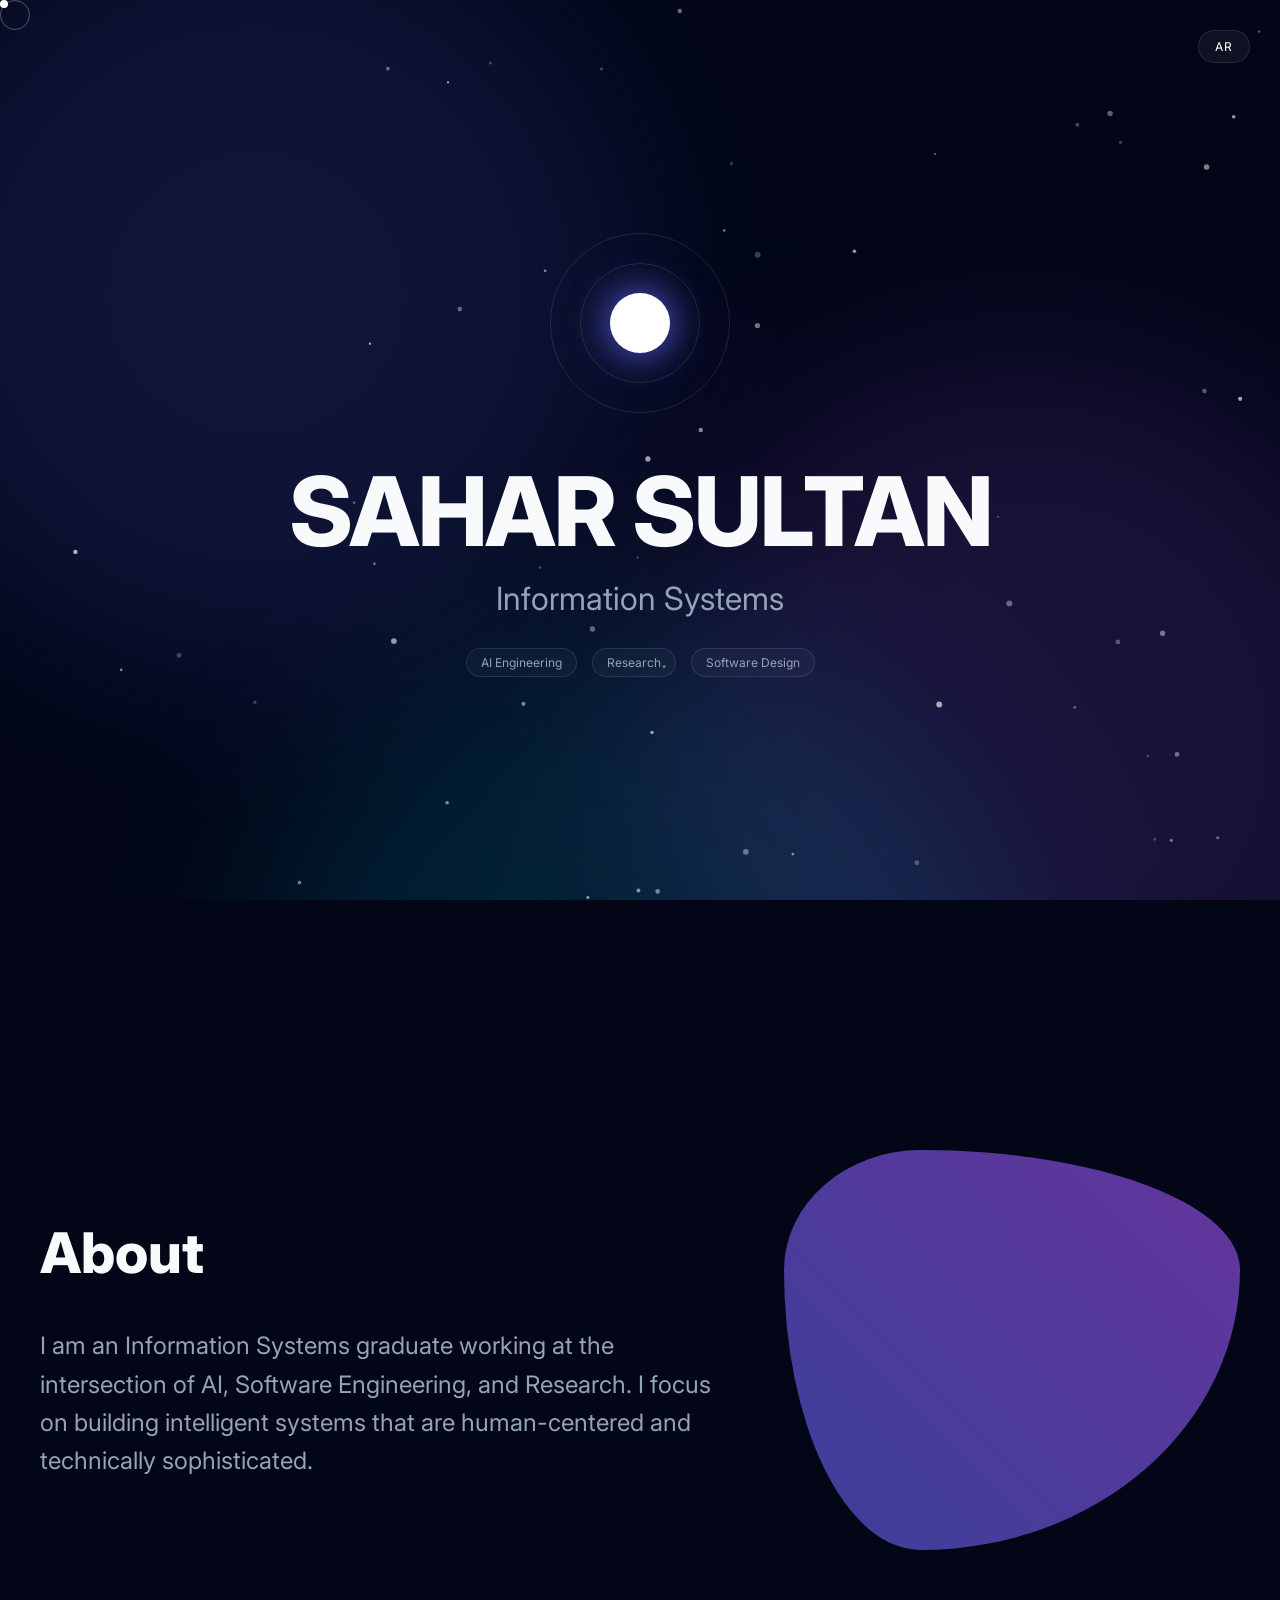
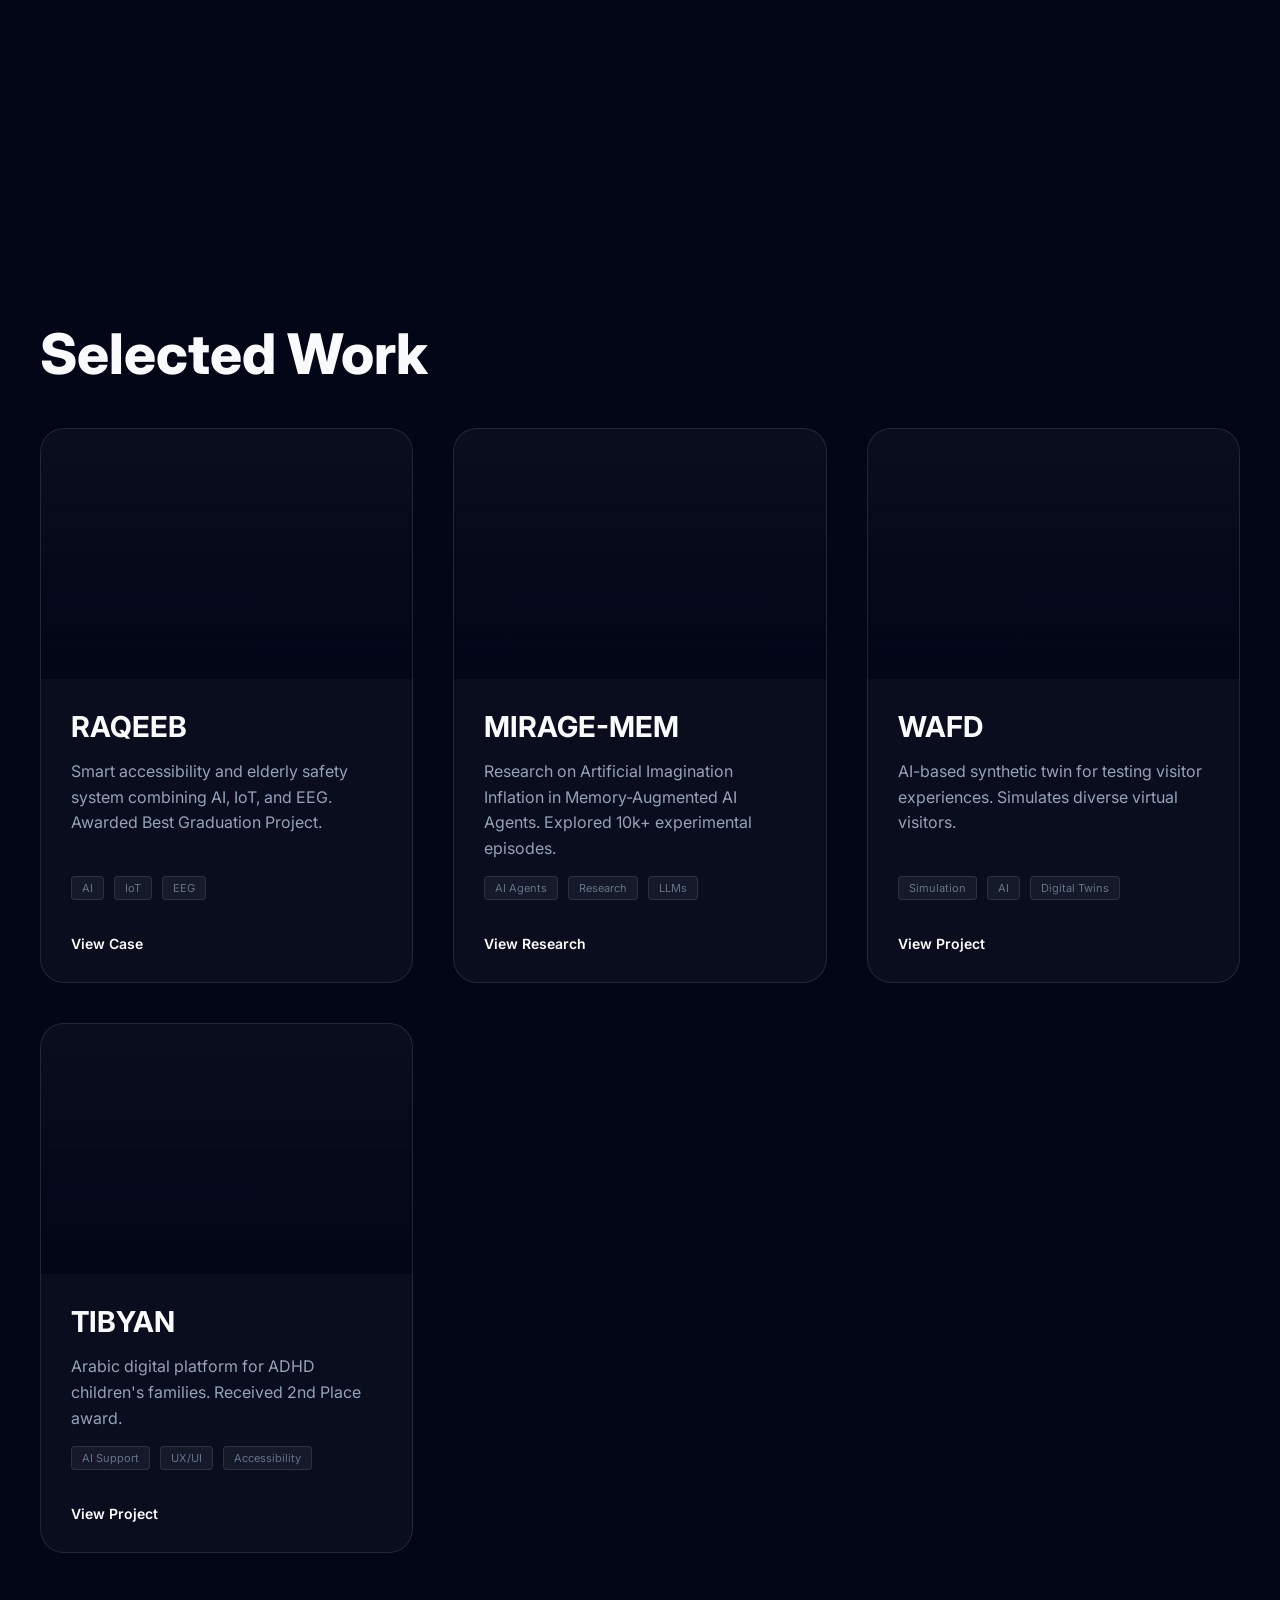
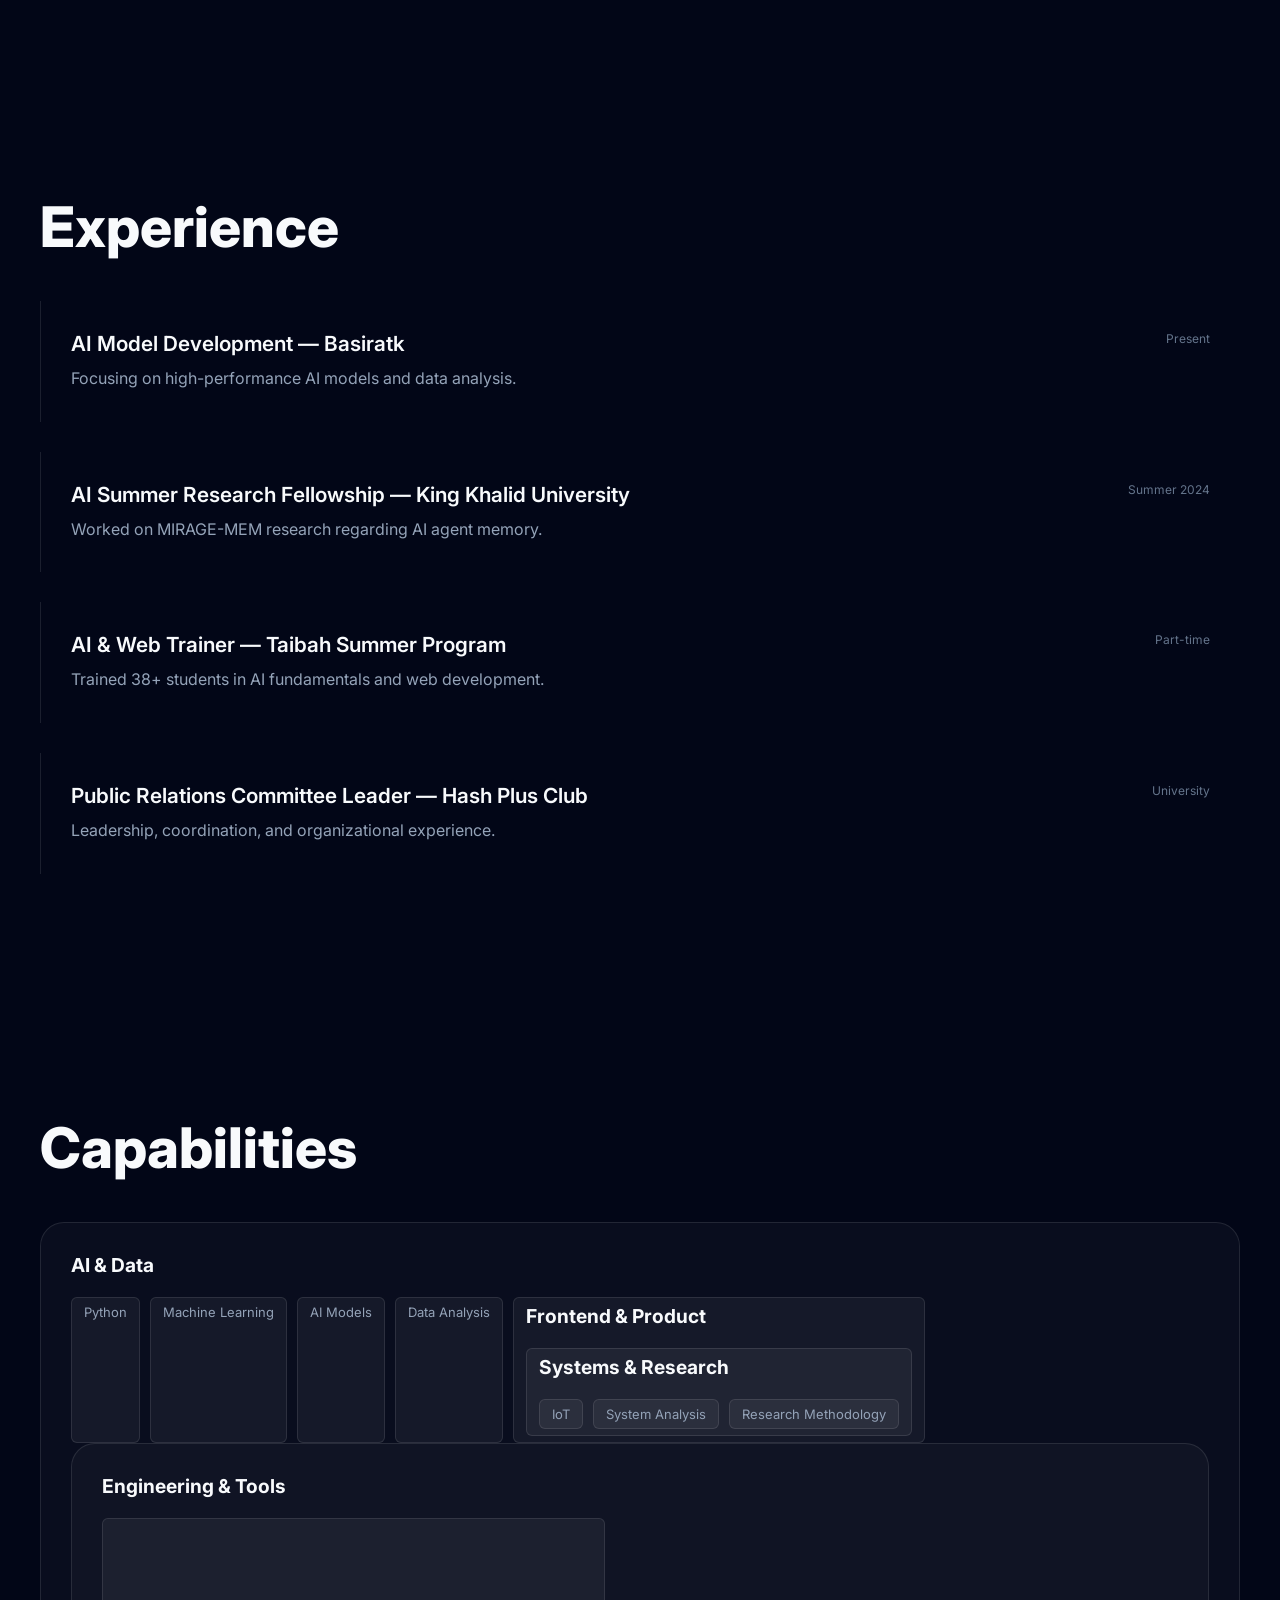
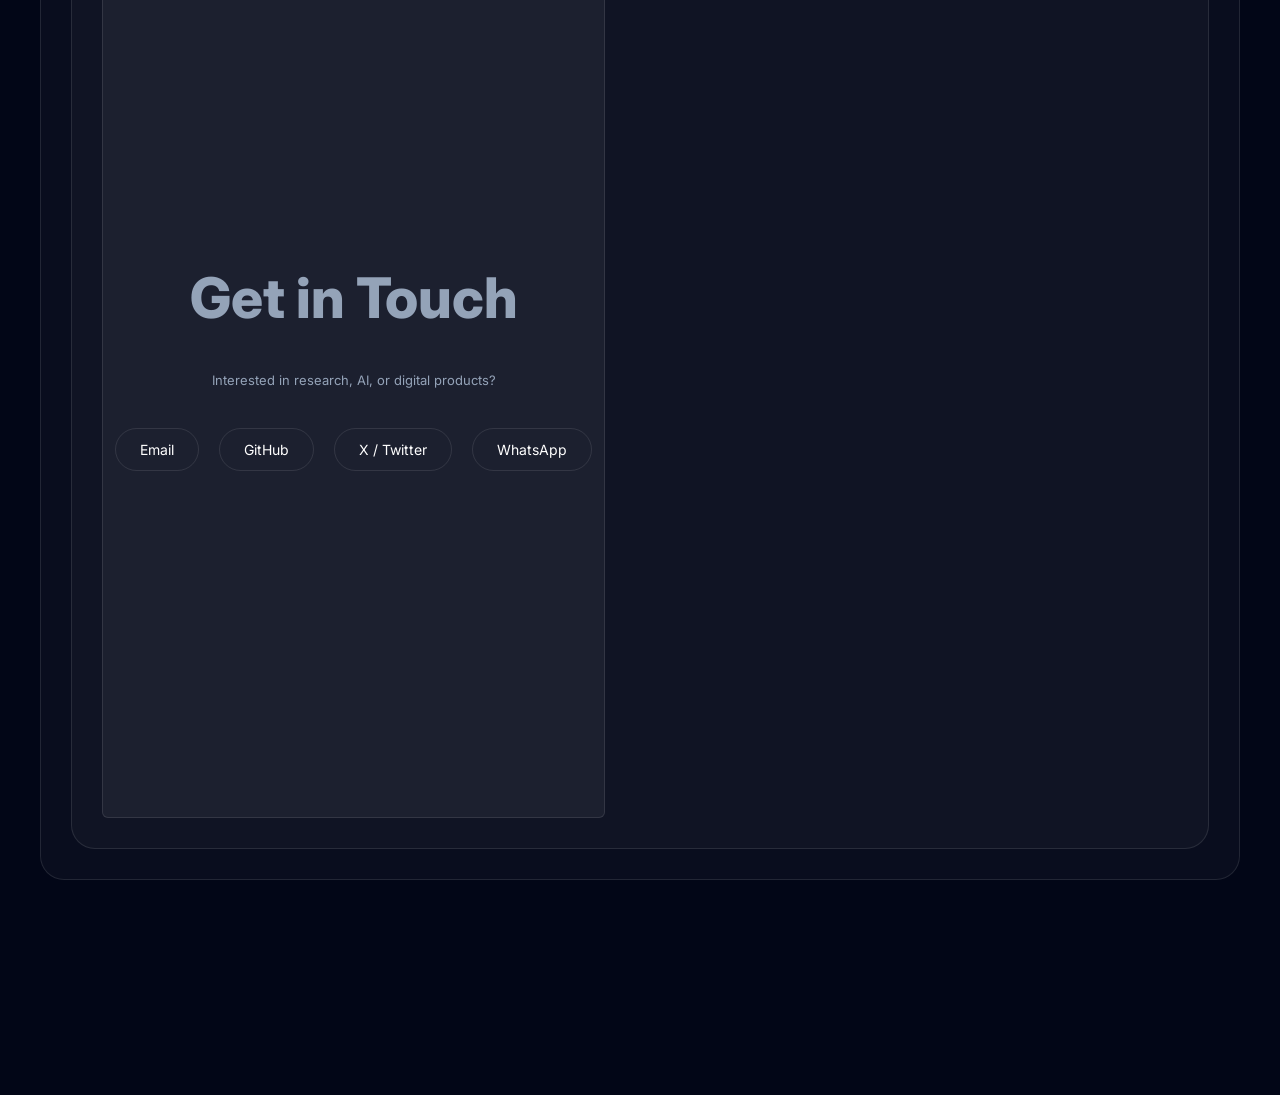
==== commit 2bbf7e93: "Add files via upload" ====
--- a/index.html
+++ b/index.html
@@ -1,305 +1,289 @@
-<!doctype html>
+<!DOCTYPE html>
 <html lang="en" dir="ltr">
 <head>
-  <meta charset="utf-8" />
-  <meta name="viewport" content="width=device-width, initial-scale=1" />
-  <meta name="description" content="Sahar Ismail Sultan — Information Systems graduate focused on AI, research, digital products, frontend development, and smart systems." />
-  <meta name="theme-color" content="#060718" />
-  <title>Sahar Sultan — AI · Information Systems · Product Development</title>
-  <link rel="icon" href="assets/sahar-monogram.svg" type="image/svg+xml" />
-  <link rel="preconnect" href="https://fonts.googleapis.com" />
-  <link rel="preconnect" href="https://fonts.gstatic.com" crossorigin />
-  <link href="https://fonts.googleapis.com/css2?family=IBM+Plex+Sans+Arabic:wght@400;500;600;700&family=Manrope:wght@400;500;600;700;800&display=swap" rel="stylesheet" />
-  <link rel="stylesheet" href="styles.css" />
+    <meta charset="UTF-8">
+    <meta name="viewport" content="width=device-width, initial-scale=1.0">
+    <title>Sahar Sultan | AI & Information Systems</title>
+    <meta name="description" content="Portfolio of Sahar Sultan - Information Systems graduate specializing in AI, Research, and Frontend Development.">
+    
+    <!-- Typography -->
+    <link rel="preconnect" href="https://fonts.googleapis.com">
+    <link rel="preconnect" href="https://fonts.gstatic.com" crossorigin>
+    <link href="https://fonts.googleapis.com/css2?family=Inter:wght@300;400;600;800&family=Noto+Sans+Arabic:wght@300;400;600;800&family=Playfair+Display:ital,wght@0,700;1,700&display=swap" rel="stylesheet">
+    
+    <!-- CSS -->
+    <link rel="stylesheet" href="styles.css">
 </head>
 <body>
-  <canvas id="cosmos" aria-hidden="true"></canvas>
-  <div class="ambient ambient-a" aria-hidden="true"></div>
-  <div class="ambient ambient-b" aria-hidden="true"></div>
-  <div class="cursor-dot" id="cursorDot" aria-hidden="true"></div>
-  <div class="cursor-aura" id="cursorAura" aria-hidden="true"></div>
-  <div class="scroll-progress" id="scrollProgress" aria-hidden="true"></div>
-
-  <header class="site-header">
-    <a class="brand" href="#top" aria-label="Sahar Sultan home">
-      <img src="assets/sahar-monogram.svg" alt="" />
-      <span>SAHAR</span>
-    </a>
-    <nav class="nav" aria-label="Primary navigation">
-      <a href="#projects" data-i18n="navProjects">Projects</a>
-      <a href="#skills" data-i18n="navSkills">Skills</a>
-      <a href="#experience" data-i18n="navExperience">Experience</a>
-      <a href="#contact" data-i18n="navContact">Contact</a>
+    <!-- Custom Cursor -->
+    <div class="cursor"></div>
+    <div class="cursor-follower"></div>
+
+    <!-- Background Atmosphere -->
+    <div class="atmosphere">
+        <div class="glow glow-1"></div>
+        <div class="glow glow-2"></div>
+        <div class="glow glow-3"></div>
+        <canvas id="particle-canvas"></canvas>
+    </div>
+
+    <!-- Language Switcher -->
+    <nav class="lang-nav">
+        <button id="lang-switch" class="lang-btn">AR</button>
     </nav>
-    <button class="lang-toggle" id="langToggle" type="button" aria-label="Switch language">العربية</button>
-  </header>
-
-  <main id="top">
-    <section class="hero section-shell">
-      <div class="hero-copy reveal">
-        <div class="hero-eyebrow">
-          <span class="pulse"></span>
-          <span data-i18n="heroEyebrow">Information Systems · AI · Product Development</span>
-        </div>
-
-        <div class="hero-wordmark-wrap" aria-label="Sahar">
-          <img class="hero-wordmark" src="assets/sahar-wordmark.svg" alt="SAHAR" />
-        </div>
-        <h1 class="hero-title">SULTAN<span class="hero-title-dot">.</span></h1>
-
-        <p class="hero-lead" data-i18n="heroLead">
-          I am an Information Systems graduate focused on AI and product development. I enjoy turning real problems into practical systems — from research experiments and intelligent features to responsive interfaces and connected solutions.
-        </p>
-
-        <div class="hero-actions">
-          <a class="action primary magnetic" href="#projects" data-i18n="viewWork">Explore my work</a>
-          <a class="action magnetic" href="assets/Sahar_Sultan_CV_2026.docx" download data-i18n="downloadCv">Download CV</a>
-        </div>
-
-        <div class="hero-meta">
-          <span data-i18n="meta1">Madinah, Saudi Arabia</span>
-          <span>•</span>
-          <span data-i18n="meta2">Exploring AI Engineering · Information Systems · Product roles</span>
-        </div>
-      </div>
-
-      <div class="hero-scene reveal" aria-hidden="true">
-        <div class="orbit orbit-1"></div>
-        <div class="orbit orbit-2"></div>
-        <div class="orbit orbit-3"></div>
-        <div class="planet" id="heroPlanet">
-          <div class="planet-glow"></div>
-          <div class="planet-surface"></div>
-          <div class="planet-caustics"></div>
-          <div class="planet-ring"></div>
-        </div>
-        <span class="star s1">✦</span><span class="star s2">✦</span><span class="star s3">✦</span><span class="star s4">✦</span>
-        <div class="scene-note note-a"><small data-i18n="noteA1">CURRENT</small><strong data-i18n="noteA2">AI + Research</strong></div>
-        <div class="scene-note note-b"><small data-i18n="noteB1">BUILDING</small><strong data-i18n="noteB2">Smart systems</strong></div>
-        <div class="depth-mark">36° 28′ N&nbsp;&nbsp; // &nbsp;&nbsp;DEEP WORK</div>
-      </div>
-    </section>
-
-    <div class="tide-strip" aria-hidden="true">
-      <div class="tide-track">
-        <span>AI ENGINEERING</span><i>✦</i><span>INFORMATION SYSTEMS</span><i>✦</i><span>FRONTEND</span><i>✦</i><span>RESEARCH</span><i>✦</i><span>IoT</span><i>✦</i>
-        <span>AI ENGINEERING</span><i>✦</i><span>INFORMATION SYSTEMS</span><i>✦</i><span>FRONTEND</span><i>✦</i><span>RESEARCH</span><i>✦</i><span>IoT</span><i>✦</i>
-      </div>
-    </div>
-
-    <section class="intro section-shell" id="about">
-      <div class="section-tag reveal">01 / <span data-i18n="aboutTag">ABOUT</span></div>
-      <div class="intro-grid">
-        <h2 class="display-line reveal" data-i18n="aboutTitle">I like starting with the problem and staying with it until the solution becomes real.</h2>
-        <div class="intro-side reveal">
-          <p data-i18n="aboutText">Information Systems taught me to see the whole picture: users, processes, data, technology, and delivery. That is why I enjoy working across AI, frontend, testing, and system design instead of treating each part as separate.</p>
-          <div class="micro-stats">
-            <div><strong>4.82</strong><span data-i18n="gpa">GPA / 5.00</span></div>
-            <div><strong>≈38</strong><span data-i18n="students">students trained</span></div>
-            <div><strong>2×</strong><span data-i18n="secondPlace">2nd-place wins</span></div>
-          </div>
-        </div>
-      </div>
-    </section>
-
-    <section class="projects-section" id="projects">
-      <div class="section-shell projects-head">
-        <div class="section-tag reveal">02 / <span data-i18n="projectsTag">SELECTED WORK</span></div>
-        <div class="projects-head-grid">
-          <h2 class="display-line reveal" data-i18n="projectsTitle">Selected work that shaped how I build.</h2>
-          <p class="reveal" data-i18n="projectsIntro">AI research, accessibility, family support, public-service simulation, smart monitoring, and secure digital communication.</p>
-        </div>
-      </div>
-
-      <div class="project-stack">
-        <article class="project project-raqeeb reveal" data-project="01">
-          <div class="project-no">01</div>
-          <div class="project-media media-raqeeb" aria-hidden="true">
-            <div class="hud-screen">
-              <div class="hud-top"><span>RAQEEB / LIVE</span><span>SAFE</span></div>
-              <div class="hud-person"><div class="head"></div><div class="body"></div><div class="signal-ring r1"></div><div class="signal-ring r2"></div></div>
-              <div class="hud-wave"><span></span><span></span><span></span><span></span><span></span><span></span><span></span><span></span></div>
-              <div class="hud-bottom"><span>EEG</span><span>AI</span><span>IoT</span><span>ALERTS</span></div>
-            </div>
-          </div>
-          <div class="project-copy">
-            <div class="project-kicker"><span data-i18n="raqKicker">GRADUATION PROJECT</span><b data-i18n="bestProject">BEST PROJECT · 2026</b></div>
-            <h3 data-i18n="raqTitle">Raqeeb — Smart elderly safety & independence</h3>
-            <p data-i18n="raqText">A smart accessibility platform for elderly safety and independence, combining mobile development, AI models, EEG signals, IoT devices, caregiver monitoring, fall detection, emotion recognition, reminders, emergency alerts, and lost-item assistance.</p>
-            <div class="tech-line"><span>Flutter</span><span>Firebase</span><span>AI/ML</span><span>EEG</span><span>IoT</span><span>FastAPI</span></div>
-            <a class="project-link magnetic" href="https://youtu.be/xKBw1Zz2XBA?si=POylILyWUGQEKoeD" target="_blank" rel="noopener" data-i18n="watchDemo">Watch demo ↗</a>
-          </div>
-        </article>
-
-        <article class="project project-mirage reveal" data-project="02">
-          <div class="project-no">02</div>
-          <div class="project-copy">
-            <div class="project-kicker"><span data-i18n="researchKicker">AI RESEARCH · KING KHALID UNIVERSITY</span><b data-i18n="ongoing">ONGOING</b></div>
-            <h3>MIRAGE-MEM</h3>
-            <p data-i18n="mirageText">A controlled benchmark investigating whether repeated counterfactual simulation can cause memory-augmented AI agents to later recall, attribute, or use a non-occurring event as if it were genuine experience.</p>
-            <div class="research-metrics">
-              <div><strong>1,536</strong><span data-i18n="baseScenarios">base scenarios</span></div>
-              <div><strong>10,752</strong><span data-i18n="episodes">episodes</span></div>
-              <div><strong>7</strong><span data-i18n="levels">repetition levels</span></div>
-            </div>
-            <div class="tech-line"><span>AI Agents</span><span>Persistent Memory</span><span>Python</span><span>Evaluation</span></div>
-          </div>
-          <div class="project-media media-mirage" aria-hidden="true">
-            <div class="memory-orbit">
-              <div class="memory-core">MEM</div>
-              <span class="memory-node n1">OBS</span><span class="memory-node n2">IMG</span><span class="memory-node n3">SRC</span><span class="memory-node n4">DEC</span><span class="memory-node n5">CONF</span>
-              <svg viewBox="0 0 500 500" preserveAspectRatio="none"><circle cx="250" cy="250" r="180"/><circle cx="250" cy="250" r="126"/><path d="M85 265 C150 130 350 130 420 260 C360 360 150 390 85 265Z"/></svg>
-            </div>
-          </div>
-        </article>
-
-        <article class="project project-wafd reveal" data-project="03">
-          <div class="project-no">03</div>
-          <div class="project-media image-media"><img src="assets/wafd.png" alt="WAFD project concept" /></div>
-          <div class="project-copy">
-            <div class="project-kicker"><span data-i18n="hackathonKicker">HACKATHON PROJECT</span><b data-i18n="prototype">IN DEVELOPMENT</b></div>
-            <h3 data-i18n="wafdTitle">WAFD — Synthetic twin for visitor experience</h3>
-            <p data-i18n="wafdText">A synthetic twin for testing visitor journeys before launch. Diverse virtual visitors move through the service under different language, accessibility, digital-skill, and connectivity conditions to expose friction points before real users face them.</p>
-            <div class="tech-line"><span>AI Agents</span><span>Simulation</span><span>Digital Twin</span><span>Next.js</span><span>NestJS</span><span>PostgreSQL</span></div>
-          </div>
-        </article>
-
-        <article class="project project-tibyan reveal" data-project="04">
-          <div class="project-no">04</div>
-          <div class="project-copy">
-            <div class="project-kicker"><span data-i18n="productKicker">AI PRODUCT</span><b data-i18n="secondPlaceLabel">2ND PLACE</b></div>
-            <h3 data-i18n="tibyanTitle">Tibyan — Arabic support platform for ADHD families</h3>
-            <p data-i18n="tibyanText">An Arabic support platform for families of children with ADHD, combining initial assessment, child progress tracking, task organization, reminders, trusted content, specialist consultations, and an AI assistant.</p>
-            <div class="tech-line"><span>AI Assistant</span><span>Arabic UX</span><span>Product Design</span><span>Family Support</span></div>
-          </div>
-          <div class="project-media image-media"><img src="assets/tibyan.png" alt="Tibyan project presentation" /></div>
-        </article>
-
-        <article class="project project-duo reveal" data-project="05">
-          <div class="project-no">05</div>
-          <div class="duo-copy">
-            <div class="project-kicker"><span data-i18n="moreWorkKicker">MORE SYSTEMS</span><b>2025–2026</b></div>
-            <h3 data-i18n="duoTitle">Zemam + Mersal</h3>
-            <p data-i18n="duoText">Two projects focused on operational intelligence and secure digital communication.</p>
-          </div>
-          <div class="duo-items">
-            <div class="duo-item">
-              <span class="duo-symbol">⌖</span>
-              <h4 data-i18n="zemamTitle">Zemam — Smart monitoring</h4>
-              <p data-i18n="zemamText">AI-powered facility management with GPS task zones, photo verification, dashboards, and automated task status updates.</p>
-              <small data-i18n="zemamAward">2nd Place · Smart Monitoring Track</small>
-            </div>
-            <div class="duo-divider"></div>
-            <div class="duo-item">
-              <span class="duo-symbol">◈</span>
-              <h4 data-i18n="mersalTitle">Mersal — Secure correspondence</h4>
-              <p data-i18n="mersalText">A confidential correspondence concept using AI, blockchain, encryption, and digital signatures for privacy, authenticity, classification, and traceability.</p>
-              <small data-i18n="mersalType">Security + AI concept</small>
-            </div>
-          </div>
-        </article>
-      </div>
-    </section>
-
-    <section class="skills section-shell" id="skills">
-      <div class="section-tag reveal">03 / <span data-i18n="skillsTag">SKILL CONSTELLATION</span></div>
-      <div class="skills-head">
-        <h2 class="display-line reveal" data-i18n="skillsTitle">The skills I rely on from idea to implementation.</h2>
-        <p class="reveal" data-i18n="skillsIntro">My strongest work sits at the intersection of AI, product development, systems thinking, quality, and connected technologies.</p>
-      </div>
-
-      <div class="constellation reveal" id="constellation">
-        <div class="constellation-space">
-          <div class="constellation-ring ring-a"></div>
-          <div class="constellation-ring ring-b"></div>
-          <button class="skill-node center active" data-skill="core" type="button"><span>IS</span><small data-i18n="nodeCore">Information Systems</small></button>
-          <button class="skill-node node-ai" data-skill="ai" type="button"><span>AI</span><small data-i18n="nodeAi">AI & Data</small></button>
-          <button class="skill-node node-product" data-skill="product" type="button"><span>UI</span><small data-i18n="nodeProduct">Product & Frontend</small></button>
-          <button class="skill-node node-system" data-skill="systems" type="button"><span>QA</span><small data-i18n="nodeSystems">Systems & Quality</small></button>
-          <button class="skill-node node-iot" data-skill="iot" type="button"><span>IoT</span><small data-i18n="nodeIot">Backend & IoT</small></button>
-          <span class="const-star c1">✦</span><span class="const-star c2">✦</span><span class="const-star c3">✦</span><span class="const-star c4">✦</span>
-        </div>
-        <aside class="skill-panel" id="skillPanel" aria-live="polite">
-          <p class="skill-panel-label" id="skillLabel">FOUNDATION</p>
-          <h3 id="skillTitle">Information Systems</h3>
-          <p id="skillText">Requirements, processes, data, technology, users, and delivery connected as one system.</p>
-          <div class="skill-tags" id="skillTags"></div>
-          <p class="skill-used" id="skillUsed"></p>
-        </aside>
-      </div>
-    </section>
-
-    <section class="experience section-shell" id="experience">
-      <div class="section-tag reveal">04 / <span data-i18n="experienceTag">EXPERIENCE LOG</span></div>
-      <div class="experience-grid">
-        <h2 class="display-line reveal" data-i18n="experienceTitle">From research to training and product teams.</h2>
-        <div class="logbook">
-          <article class="log-row reveal">
-            <div class="log-date">2026 / CURRENT</div>
-            <div><h3 data-i18n="basiratkTitle">AI Model Development · Basiratk</h3><p data-i18n="basiratkText">Working on an Arabic legal speech-to-text model, including dataset preparation and cleaning, legal terminology coverage, output evaluation, testing, and integration support.</p></div>
-            <span class="log-index">01</span>
-          </article>
-          <article class="log-row reveal">
-            <div class="log-date">SUMMER 2026</div>
-            <div><h3 data-i18n="fellowshipTitle">Summer AI Research Fellow · King Khalid University</h3><p data-i18n="fellowshipText">Working on MIRAGE-MEM, a controlled benchmark for studying imagination inflation, source attribution, and memory reliability in memory-augmented AI agents.</p></div>
-            <span class="log-index">02</span>
-          </article>
-          <article class="log-row reveal">
-            <div class="log-date">SUMMER 2026</div>
-            <div><h3 data-i18n="trainerTitle">Part-time Technology Trainer · Saif Taibah</h3><p data-i18n="trainerText">Trained around 38 students aged 9–18 in web basics, AI tools, project ideation, prototyping, and presenting projects for hackathon-style challenges.</p></div>
-            <span class="log-index">03</span>
-          </article>
-          <article class="log-row reveal">
-            <div class="log-date">JUN–AUG 2026</div>
-            <div><h3 data-i18n="thinksyncTitle">Software Development Trainee · ThinkSync</h3><p data-i18n="thinksyncText">Completed 180 hours across UI/UX, systems analysis, frontend and mobile development, QA, and integration work. Used Next.js, Flutter/Dart, Git/GitHub, Docker, PostgreSQL, Prisma, NestJS, and Swagger in team-based project workflows.</p></div>
-            <span class="log-index">04</span>
-          </article>
-          <article class="log-row reveal">
-            <div class="log-date">JUL–AUG 2026</div>
-            <div><h3 data-i18n="hashTitle">Public Relations Committee Leader · Hash Plus Club</h3><p data-i18n="hashText">Led committee communication, coordination, task follow-up, documentation, member engagement, and recognition activities from July to August 2026.</p></div>
-            <span class="log-index">05</span>
-          </article>
-        </div>
-      </div>
-    </section>
-
-    <section class="proof-section" id="proof">
-      <div class="section-shell">
-        <div class="section-tag reveal">05 / <span data-i18n="proofTag">PROOF & MOMENTS</span></div>
-        <div class="proof-head">
-          <h2 class="display-line reveal" data-i18n="proofTitle">A few milestones I’m proud of.</h2>
-          <p class="reveal" data-i18n="proofIntro">Recognition, teaching, and leadership have been an important part of how I learn, contribute, and grow.</p>
-        </div>
-      </div>
-      <div class="photo-reel reveal">
-        <figure class="photo-card tall"><img src="assets/second-place.jpg" alt="Second place award" /><figcaption><strong data-i18n="awardCaption">2nd Place · Digital Innovation & AI</strong><span data-i18n="awardSub">Summer professional program · 2026</span></figcaption></figure>
-        <figure class="photo-card wide"><img src="assets/ai-trainer.jpg" alt="AI Generation training poster" /><figcaption><strong data-i18n="trainerCaption">AI Generation Trainer</strong><span data-i18n="trainerSub">Around 38 students · ages 9–18</span></figcaption></figure>
-        <figure class="photo-card tall"><img src="assets/hash-leadership.png" alt="Hash Plus leadership certificate" /><figcaption><strong data-i18n="leaderCaption">PR Committee Leadership</strong><span data-i18n="leaderSub">Hash Plus Club · Jul–Aug 2026</span></figcaption></figure>
-      </div>
-    </section>
-
-    <section class="contact section-shell" id="contact">
-      <div class="section-tag reveal">06 / <span data-i18n="contactTag">CONTACT</span></div>
-      <div class="contact-main reveal">
-        <p class="contact-kicker" data-i18n="contactKicker">Building something in AI, data, digital products, or Information Systems?</p>
-        <h2><span data-i18n="contactLine1">LET’S BUILD</span><br/><em data-i18n="contactLine2">something that matters.</em></h2>
-        <a class="contact-email magnetic" href="mailto:saharismail2001@gmail.com">saharismail2001@gmail.com ↗</a>
-      </div>
-      <div class="contact-links reveal">
-        <a href="https://github.com/Saahar2001" target="_blank" rel="noopener">GitHub ↗</a>
-        <a href="https://x.com/saharitshk" target="_blank" rel="noopener">X / Twitter ↗</a>
-        <a href="https://wa.me/966557915079" target="_blank" rel="noopener">WhatsApp ↗</a>
-        <span data-i18n="contactLocation">Madinah, Saudi Arabia</span>
-      </div>
-    </section>
-  </main>
-
-  <footer class="footer section-shell">
-    <img src="assets/sahar-wordmark.svg" alt="Sahar" />
-    <p>© <span id="year"></span> Sahar Ismail Sultan.</p>
-    <p data-i18n="footerText">Curiosity, systems thinking, and careful execution.</p>
-  </footer>
-
-  <script src="script.js"></script>
+
+    <main id="main-content">
+        <!-- Hero Section -->
+        <section id="hero" class="hero">
+            <div class="hero-container">
+                <div class="hero-visual">
+                    <div class="orbital-ring"></div>
+                    <div class="orbital-ring ring-2"></div>
+                    <div class="hero-core"></div>
+                </div>
+                <div class="hero-text">
+                    <h1 class="reveal-text" data-en="SAHAR SULTAN" data-ar="سحر سلطان">SAHAR SULTAN</h1>
+                    <p class="hero-subtitle reveal-text" data-en="Information Systems" data-ar="نظم معلومات">Information Systems</p>
+                    <div class="hero-tags">
+                        <span class="tag reveal-text" data-en="AI Engineering" data-ar="هندسة الذكاء الاصطناعي">AI Engineering</span>
+                        <span class="tag reveal-text" data-en="Research" data-ar="أبحاث">Research</span>
+                        <span class="tag reveal-text" data-en="Software Design" data-ar="تصميم البرمجيات">Software Design</span>
+                    </div>
+                </div>
+            </div>
+        </section>
+
+        <!-- About Section -->
+        <section id="about" class="section">
+            <div class="section-container">
+                <div class="about-grid">
+                    <div class="about-content">
+                        <h2 class="section-title reveal-text" data-en="About" data-ar="عنّي">About</h2>
+                        <p class="about-p reveal-text" 
+                           data-en="I am an Information Systems graduate working at the intersection of AI, Software Engineering, and Research. I focus on building intelligent systems that are human-centered and technically sophisticated." 
+                           data-ar="خريجة نظم معلومات أعمل في نقطة التقاء الذكاء الاصطناعي، هندسة البرمجيات، والأبحاث. أركز على بناء أنظمة ذكية تتميز بالرقي التقني وتتمحور حول الإنسان.">
+                           I am an Information Systems graduate working at the intersection of AI, Software Engineering, and Research. I focus on building intelligent systems that are human-centered and technically sophisticated.
+                        </p>
+                    </div>
+                    <div class="about-visual">
+                        <div class="abstract-shape"></div>
+                    </div>
+                </div>
+            </div>
+        </section>
+
+        <!-- Projects Section -->
+        <section id="projects" class="section">
+            <div class="section-container">
+                <h2 class="section-title reveal-text" data-en="Selected Work" data-ar="أعمال مختارة">Selected Work</h2>
+                
+                <div class="projects-list">
+                    <!-- Project 1: RAQEEB -->
+                    <div class="project-case" data-type="tech">
+                        <div class="project-card">
+                            <div class="project-image" style="background-image: url('assets/raqeeb.jpg');">
+                                <div class="project-overlay"></div>
+                            </div>
+                            <div class="project-info">
+                                <h3 class="reveal-text" data-en="RAQEEB" data-ar="رقيب">RAQEEB</h3>
+                                <p class="reveal-text" data-en="Smart accessibility and elderly safety system combining AI, IoT, and EEG. Awarded Best Graduation Project." data-ar="نظام ذكي لإمكانية الوصول وسلامة كبار السن يجمع بين الذكاء الاصطناعي، إنترنت الأشياء، وموجات الدماغ. حصل على جائزة أفضل مشروع تخرج.">
+                                    Smart accessibility and elderly safety system combining AI, IoT, and EEG. Awarded Best Graduation Project.
+                                </p>
+                                <div class="project-tech">
+                                    <span data-en="AI" data-ar="ذكاء اصطناعي">AI</span>
+                                    <span data-en="IoT" data-ar="إنترنت الأشياء">IoT</span>
+                                    <span data-en="EEG" data-ar="موجات الدماغ">EEG</span>
+                                </div>
+                                <a href="#" class="project-link reveal-text" data-en="View Case" data-ar="عرض المشروع">View Case</a>
+                            </div>
+                        </div>
+                    </div>
+
+                    <!-- Project 2: MIRAGE-MEM -->
+                    <div class="project-case" data-type="research">
+                        <div class="project-card">
+                            <div class="project-image" style="background-image: url('assets/mirage.jpg');">
+                                <div class="project-overlay"></div>
+                            </div>
+                            <div class="project-info">
+                                <h3 class="reveal-text" data-en="MIRAGE-MEM" data-ar="ميراج-ميم">MIRAGE-MEM</h3>
+                                <p class="reveal-text" data-en="Research on Artificial Imagination Inflation in Memory-Augmented AI Agents. Explored 10k+ experimental episodes." data-ar="بحث في تضخم الخيال الاصطناعي في وكلاء الذكاء الاصطناعي المدعومين بالذاكرة. استكشاف أكثر من 10 آلاف حلقة تجريبية.">
+                                    Research on Artificial Imagination Inflation in Memory-Augmented AI Agents. Explored 10k+ experimental episodes.
+                                </p>
+                                <div class="project-tech">
+                                    <span data-en="AI Agents" data-ar="وكلاء الذكاء الاصطناعي">AI Agents</span>
+                                    <span data-en="Research" data-ar="أبحاث">Research</span>
+                                    <span data-en="LLMs" data-ar="نماذج لغوية">LLMs</span>
+                                </div>
+                                <a href="#" class="project-link reveal-text" data-en="View Research" data-ar="عرض البحث">View Research</a>
+                            </div>
+                        </div>
+                    </div>
+
+                    <!-- Project 3: WAFD -->
+                    <div class="project-case" data-type="simulation">
+                        <div class="project-card">
+                            <div class="project-image" style="background-image: url('assets/wafd.jpg');">
+                                <div class="project-overlay"></div>
+                            </div>
+                            <div class="project-info">
+                                <h3 class="reveal-text" data-en="WAFD" data-ar="وفد">WAFD</h3>
+                                <p class="reveal-text" data-en="AI-based synthetic twin for testing visitor experiences. Simulates diverse virtual visitors." data-ar="نظام توأم اصطناعي يعتمد على الذكاء الاصطناعي لاختبار تجارب الزوار. يحاكي زواراً افتراضيين متنوعين.">
+                                    AI-based synthetic twin for testing visitor experiences. Simulates diverse virtual visitors.
+                                </p>
+                                <div class="project-tech">
+                                    <span data-en="Simulation" data-ar="محاكاة">Simulation</span>
+                                    <span data-en="AI" data-ar="ذكاء اصطناعي">AI</span>
+                                    <span data-en="Digital Twins" data-ar="توائم رقمية">Digital Twins</span>
+                                </div>
+                                <a href="#" class="project-link reveal-text" data-en="View Project" data-ar="عرض المشروع">View Project</a>
+                            </div>
+                        </div>
+                    </div>
+
+                    <!-- Project 4: TIBYAN -->
+                    <div class="project-case" data-type="social">
+                        <div class="project-card">
+                            <div class="project-image" style="background-image: url('assets/tibyan.jpg');">
+                                <div class="project-overlay"></div>
+                            </div>
+                            <div class="project-info">
+                                <h3 class="reveal-text" data-en="TIBYAN" data-ar="تبيان">TIBYAN</h3>
+                                <p class="reveal-text" data-en="Arabic digital platform for ADHD children's families. Received 2nd Place award." data-ar="منصة رقمية عربية لعائلات الأطفال المصابين بـ ADHD. حصلت على المركز الثاني.">
+                                    Arabic digital platform for ADHD children's families. Received 2nd Place award.
+                                </p>
+                                <div class="project-tech">
+                                    <span data-en="AI Support" data-ar="دعم ذكاء اصطناعي">AI Support</span>
+                                    <span data-en="UX/UI" data-ar="تجربة المستخدم">UX/UI</span>
+                                    <span data-en="Accessibility" data-ar="إمكانية الوصول">Accessibility</span>
+                                </div>
+                                <a href="#" class="project-link reveal-text" data-en="View Project" data-ar="عرض المشروع">View Project</a>
+                            </div>
+                        </div>
+                    </div>
+                </div>
+            </div>
+        </section>
+
+        <!-- Experience Section -->
+        <section id="experience" class="section">
+            <div class="section-container">
+                <h2 class="section-title reveal-text" data-en="Experience" data-ar="الخبرات">Experience</h2>
+                <div class="exp-list">
+                    <div class="exp-item reveal-text">
+                        <div class="exp-header">
+                            <h4 data-en="AI Model Development — Basiratk" data-ar="تطوير نماذج الذكاء الاصطناعي — بصيرة">AI Model Development — Basiratk</h4>
+                            <span class="exp-date">Present</span>
+                        </div>
+                        <p data-en="Focusing on high-performance AI models and data analysis." data-ar="التركيز على تطوير نماذج ذكاء اصطناعي عالية الأداء وتحليل البيانات.">
+                           Focusing on high-performance AI models and data analysis.
+                        </p>
+                    </div>
+                    <div class="exp-item reveal-text">
+                        <div class="exp-header">
+                            <h4 data-en="AI Summer Research Fellowship — King Khalid University" data-ar="زمالة أبحاث الذكاء الاصطناعي الصيفية — جامعة الملك خالد">AI Summer Research Fellowship — King Khalid University</h4>
+                            <span class="exp-date">Summer 2024</span>
+                        </div>
+                        <p data-en="Worked on MIRAGE-MEM research regarding AI agent memory." data-ar="عملت على بحث MIRAGE-MEM حول ذاكرة وكلاء الذكاء الاصطناعي.">
+                           Worked on MIRAGE-MEM research regarding AI agent memory.
+                        </p>
+                    </div>
+                    <div class="exp-item reveal-text">
+                        <div class="exp-header">
+                            <h4 data-en="AI & Web Trainer — Taibah Summer Program" data-ar="مدربة ذكاء اصطناعي وويب — برنامج صيف طيبة">AI & Web Trainer — Taibah Summer Program</h4>
+                            <span class="exp-date">Part-time</span>
+                        </div>
+                        <p data-en="Trained 38+ students in AI fundamentals and web development." data-ar="تدريب أكثر من 38 طالب وطالبة في أساسيات الذكاء الاصطناعي وتطوير الويب.">
+                           Trained 38+ students in AI fundamentals and web development.
+                        </p>
+                    </div>
+                    <div class="exp-item reveal-text">
+                        <div class="exp-header">
+                            <h4 data-en="Public Relations Committee Leader — Hash Plus Club" data-ar="قائدة لجنة العلاقات العامة — نادي هاش بلس">Public Relations Committee Leader — Hash Plus Club</h4>
+                            <span class="exp-date">University</span>
+                        </div>
+                        <p data-en="Leadership, coordination, and organizational experience." data-ar="قيادة، تنسيق، وتنظيم خبرات مؤسسية.">
+                           Leadership, coordination, and organizational experience.
+                        </p>
+                    </div>
+                </div>
+            </div>
+        </section>
+
+        <!-- Skills Section -->
+        <section id="skills" class="section">
+            <div class="section-container">
+                <h2 class="section-title reveal-text" data-en="Capabilities" data-ar="القدرات">Capabilities</h2>
+                <div class="skills-ecosystem">
+                    <div class="skill-category">
+                        <h3 data-en="AI & Data" data-ar="الذكاء الاصطناعي والبيانات">AI & Data</h3>
+                        <div class="skill-tags">
+                            <span data-en="Python" data-ar="بايثون">Python</span>
+                            <span data-en="Machine Learning" data-ar="تعلم الآلة">Machine Learning</span>
+                            <span data-en="AI Models" data-ar="نماذج الذكاء الاصطناعي">AI Models</span>
+                            <span data-en="Data Analysis" data-ar="تحليل البيانات">Data Analysis</span>
+                            <span data-en="Power BI" data-ar="Power BI</span>
+                        </div>
+                    </div>
+                    <div class="skill-category">
+                        <h3 data-en="Frontend & Product" data-ar="الواجهات والمنتجات">Frontend & Product</h3>
+                        <div class="skill-tags">
+                            <span data-en="Next.js" data-ar="Next.js</span>
+                            <span data-en="React" data-ar="React</span>
+                            <span data-en="TypeScript" data-ar="TypeScript</span>
+                            <span data-en="Tailwind CSS" data-ar="Tailwind CSS</span>
+                            <span data-en="Flutter" data-ar="Flutter</span>
+                            <span data-en="Figma" data-ar="Figma</span>
+                        </div>
+                    </div>
+                    <div class="skill-category">
+                        <h3 data-en="Systems & Research" data-ar="الأنظمة والأبحاث">Systems & Research</h2>
+                            <div class="skill-tags">
+                                <span data-en="IoT" data-ar="إنترنت الأشياء">IoT</span>
+                                <span data-en="EEG" data-ar="EEG</span>
+                                <span data-en="System Analysis" data-ar="تحليل الأنظمة">System Analysis</span>
+                                <span data-en="SDLC" data-ar="SDLC</span>
+                                <span data-en="Research Methodology" data-ar="منهجية الأبحاث">Research Methodology</span>
+                            </div>
+                        </div>
+                    </div>
+                    <div class="skill-category">
+                        <h3 data-en="Engineering & Tools" data-ar="الهندسة والأدوات">Engineering & Tools</h3>
+                        <div class="skill-tags">
+                            <span data-en="Git" data-ar="Git</span>
+                            <span data-en="Docker" data-ar="Docker</span>
+                            <span data-en="PostgreSQL" data-ar="PostgreSQL</span>
+                            <span data-en="FastAPI" data-ar="FastAPI</span>
+                            <span data-en="Swagger" data-ar="Swagger</span>
+                        </div>
+                    </div>
+                </div>
+            </div>
+        </section>
+
+        <!-- Contact Section -->
+        <section id="contact" class="section">
+            <div class="section-container">
+                <div class="contact-content">
+                    <h2 class="section-title reveal-text" data-en="Get in Touch" data-ar="تواصل معي">Get in Touch</h2>
+                    <p class="reveal-text" data-en="Interested in research, AI, or digital products?" data-ar="هل أنت مهتم بالأبحاث، الذكاء الاصطناعي، أو المنتجات الرقمية؟">
+                        Interested in research, AI, or digital products?
+                    </p>
+                    <div class="contact-links">
+                        <a href="mailto:sahar.sultan@example.com" class="contact-link reveal-text" data-en="Email" data-ar="البريد الإلكتروني">Email</a>
+                        <a href="https://github.com/Saahar2001" class="contact-link reveal-text" data-en="GitHub" data-ar="GitHub">GitHub</a>
+                        <a href="https://x.com/saahar2001" class="contact-link reveal-text" data-en="X / Twitter" data-ar="X / Twitter">X / Twitter</a>
+                        <a href="https://wa.me/yournumber" class="contact-link reveal-text" data-en="WhatsApp" data-ar="WhatsApp">WhatsApp</a>
+                    </div>
+                </div>
+            </div>
+        </section>
+    </main>
+
+    <footer class="footer">
+        <p class="reveal-text" data-en="© 2026 Sahar Sultan" data-ar="© 2026 سحر سلطان">© 2026 Sahar Sultan</p>
+    </footer>
+
+    <script src="script.js"></script>
 </body>
 </html>
--- a/styles.css
+++ b/styles.css
@@ -1,65 +1,519 @@
-:root{
-  --bg:#050614;
-  --bg-deep:#02030b;
-  --ink:#f6f5ff;
-  --muted:#aaa8bd;
-  --muted-2:#77758c;
-  --purple:#8b5cff;
-  --purple-2:#5c45e9;
-  --violet:#bf9cff;
-  --blue:#3f70ff;
-  --cyan:#62ddff;
-  --ice:#dcfbff;
-  --line:rgba(205,198,255,.15);
-  --line-strong:rgba(205,198,255,.31);
-  --surface:rgba(12,14,35,.72);
-  --max:1280px;
-}
-*{box-sizing:border-box;margin:0;padding:0}
-html{scroll-behavior:smooth;background:var(--bg-deep)}
-body{min-height:100vh;color:var(--ink);background:linear-gradient(180deg,rgba(5,6,20,.78),rgba(4,7,22,.9));font-family:Manrope,"Segoe UI",Arial,sans-serif;line-height:1.55;overflow-x:hidden}
-body::before{content:"";position:fixed;inset:0;pointer-events:none;z-index:-4;background:
-radial-gradient(circle at 18% 18%,rgba(139,92,255,.15),transparent 30%),
-radial-gradient(circle at 80% 8%,rgba(63,112,255,.12),transparent 28%),
-linear-gradient(180deg,transparent 60%,rgba(25,78,130,.10) 82%,rgba(39,155,196,.07) 100%)}
-body::after{content:"";position:fixed;left:-5%;right:-5%;bottom:-22vh;height:44vh;pointer-events:none;z-index:-3;border-radius:50% 50% 0 0;background:radial-gradient(ellipse at center,rgba(77,183,255,.15),rgba(72,91,255,.08) 38%,transparent 67%);filter:blur(12px);animation:tide 9s ease-in-out infinite alternate}
-@keyframes tide{from{transform:translateY(0) scaleX(1)}to{transform:translateY(-28px) scaleX(1.08)}}
-a{color:inherit;text-decoration:none}button{font:inherit}img{display:block;max-width:100%}
-::selection{background:var(--purple);color:#fff}
-#cosmos{position:fixed;inset:0;width:100%;height:100%;pointer-events:none;z-index:-6;opacity:.9}
-.ambient{position:fixed;width:38vw;height:38vw;border-radius:50%;filter:blur(80px);pointer-events:none;z-index:-5;opacity:.12}.ambient-a{left:-18vw;top:20vh;background:var(--purple)}.ambient-b{right:-18vw;top:54vh;background:var(--cyan)}
-.cursor-dot{position:fixed;left:0;top:0;width:7px;height:7px;border-radius:50%;background:#fff;z-index:200;pointer-events:none;transform:translate(-50%,-50%);mix-blend-mode:difference;transition:opacity .16s ease}.cursor-aura{position:fixed;left:0;top:0;width:44px;height:44px;border-radius:50%;border:1px solid rgba(180,164,255,.52);z-index:199;pointer-events:none;transform:translate(-50%,-50%);transition:width .22s,height .22s,border-color .22s,background .22s,opacity .16s ease;backdrop-filter:blur(1px)}.cursor-hidden{opacity:0!important}.cursor-aura.active{width:72px;height:72px;border-color:rgba(98,221,255,.75);background:rgba(98,221,255,.04)}
-.scroll-progress{position:fixed;left:0;top:0;height:2px;width:0;background:linear-gradient(90deg,var(--violet),var(--purple),var(--blue),var(--cyan));z-index:300;box-shadow:0 0 18px rgba(98,221,255,.55)}
-.section-shell{width:min(var(--max),calc(100% - 52px));margin:0 auto}.site-header{position:fixed;left:50%;top:18px;transform:translateX(-50%);width:min(1180px,calc(100% - 28px));height:62px;display:grid;grid-template-columns:auto 1fr auto;align-items:center;gap:18px;padding:8px 10px 8px 12px;border:1px solid var(--line);border-radius:999px;background:rgba(5,6,20,.56);backdrop-filter:blur(24px);z-index:120;box-shadow:0 16px 55px rgba(0,0,0,.18)}
-.brand{display:flex;align-items:center;gap:9px;font-size:.82rem;font-weight:900;letter-spacing:.16em}.brand img{width:42px;height:42px}.nav{display:flex;align-items:center;justify-content:center;gap:4px}.nav a{color:var(--muted);font-size:.85rem;font-weight:750;padding:9px 11px;border-radius:999px;transition:.22s}.nav a:hover{color:#fff;background:rgba(255,255,255,.055)}.lang-toggle{border:1px solid var(--line);color:#fff;background:rgba(255,255,255,.05);border-radius:999px;padding:10px 14px;cursor:pointer;font-weight:800;transition:.22s}.lang-toggle:hover{border-color:var(--line-strong);background:rgba(255,255,255,.09)}
-.hero{min-height:100svh;padding:130px 0 76px;display:grid;grid-template-columns:1.08fr .92fr;gap:30px;align-items:center}.hero-copy{position:relative;z-index:2}.hero-eyebrow{display:flex;align-items:center;gap:10px;color:#d8d5e5;font-size:.78rem;letter-spacing:.16em;text-transform:uppercase;font-weight:800;margin-bottom:28px}.pulse{width:8px;height:8px;border-radius:50%;background:var(--cyan);box-shadow:0 0 0 0 rgba(98,221,255,.5);animation:pulse 2.2s infinite}@keyframes pulse{70%{box-shadow:0 0 0 11px transparent}}
-.hero-wordmark-wrap{width:min(610px,92%);margin-bottom:-8px}.hero-wordmark{width:100%;filter:drop-shadow(0 18px 42px rgba(97,91,255,.16))}.hero-title{font-size:clamp(4.5rem,10.5vw,9.6rem);line-height:.78;letter-spacing:-.085em;font-weight:900;margin-left:-.02em;color:#fff}.hero-title-dot{color:var(--cyan)}.hero-lead{font-size:clamp(1rem,1.55vw,1.22rem);color:#cfccdc;max-width:720px;margin-top:32px}.hero-actions{display:flex;flex-wrap:wrap;gap:12px;margin-top:30px}.action{display:inline-flex;align-items:center;justify-content:center;padding:13px 19px;border:1px solid var(--line);border-radius:999px;background:rgba(255,255,255,.04);font-weight:820;transition:transform .2s,border-color .2s,background .2s}.action:hover{transform:translateY(-3px);border-color:var(--line-strong);background:rgba(255,255,255,.07)}.action.primary{border:0;background:linear-gradient(135deg,var(--violet),var(--purple),var(--blue));box-shadow:0 18px 45px rgba(92,69,233,.24);color:#fff}.hero-meta{display:flex;align-items:center;flex-wrap:wrap;gap:10px;margin-top:32px;color:var(--muted-2);font-size:.78rem;text-transform:uppercase;letter-spacing:.11em}
-.hero-scene{position:relative;min-height:660px;perspective:900px}.planet{position:absolute;left:50%;top:48%;width:min(430px,80vw);aspect-ratio:1;transform:translate(-50%,-50%);border-radius:50%;background:radial-gradient(circle at 32% 26%,#eefcff 0 2%,#93ebff 8%,#6b78ff 23%,#5b3fca 42%,#161938 66%,#050815 78%);box-shadow:inset -44px -52px 90px rgba(0,0,0,.52),0 0 100px rgba(99,94,255,.22),0 0 30px rgba(98,221,255,.13);transform-style:preserve-3d;will-change:transform}.planet-glow{position:absolute;inset:-14%;border-radius:50%;background:radial-gradient(circle,rgba(98,221,255,.14),rgba(139,92,255,.08) 42%,transparent 68%);filter:blur(20px)}.planet-surface{position:absolute;inset:0;border-radius:50%;overflow:hidden;background:repeating-radial-gradient(ellipse at 35% 40%,transparent 0 16px,rgba(255,255,255,.075) 17px 19px,transparent 20px 34px);mix-blend-mode:overlay;transform:rotate(-12deg)}.planet-caustics{position:absolute;inset:7%;border-radius:50%;opacity:.33;background:repeating-linear-gradient(118deg,transparent 0 12px,rgba(115,232,255,.22) 13px 14px,transparent 15px 29px);mask-image:radial-gradient(circle at 38% 35%,#000,transparent 75%);animation:caustics 11s linear infinite}@keyframes caustics{to{transform:translateX(36px) rotate(4deg)}}.planet-ring{position:absolute;left:-25%;right:-25%;top:50%;height:24%;border:1px solid rgba(139,179,255,.42);border-radius:50%;transform:rotate(-14deg);box-shadow:0 0 20px rgba(98,221,255,.12)}.orbit{position:absolute;left:50%;top:48%;border:1px solid rgba(198,190,255,.10);border-radius:50%;transform:translate(-50%,-50%) rotate(-14deg)}.orbit-1{width:530px;height:230px}.orbit-2{width:610px;height:340px;transform:translate(-50%,-50%) rotate(28deg)}.orbit-3{width:680px;height:460px;transform:translate(-50%,-50%) rotate(74deg)}.star{position:absolute;color:#fff;text-shadow:0 0 18px var(--cyan);animation:twinkle 2.8s ease-in-out infinite alternate}.s1{left:14%;top:26%;font-size:16px}.s2{right:11%;top:18%;font-size:10px;animation-delay:.7s}.s3{right:18%;bottom:20%;font-size:18px;animation-delay:1.3s}.s4{left:18%;bottom:15%;font-size:8px;animation-delay:1.8s}@keyframes twinkle{from{opacity:.28;transform:scale(.7)}to{opacity:1;transform:scale(1.2)}}.scene-note{position:absolute;min-width:168px;padding:14px 15px;border:1px solid var(--line);border-radius:18px;background:rgba(5,7,23,.55);backdrop-filter:blur(18px);box-shadow:0 20px 55px rgba(0,0,0,.16)}.scene-note small{display:block;color:var(--cyan);font-size:.67rem;letter-spacing:.16em;margin-bottom:5px}.scene-note strong{font-size:.9rem}.note-a{left:3%;top:19%}.note-b{right:2%;bottom:18%}.depth-mark{position:absolute;left:50%;bottom:2%;transform:translateX(-50%);white-space:nowrap;color:#6f718d;font-size:.68rem;letter-spacing:.18em;text-transform:uppercase}
-.tide-strip{overflow:hidden;border-block:1px solid var(--line);background:rgba(255,255,255,.015);transform:rotate(-1deg) scale(1.02);margin:6px 0 28px}.tide-track{display:flex;width:max-content;animation:marquee 30s linear infinite}.tide-track span,.tide-track i{padding:17px 16px;white-space:nowrap;font-size:clamp(1rem,1.8vw,1.35rem);font-weight:900;letter-spacing:.06em}.tide-track span{color:#d8d5e5}.tide-track i{color:var(--cyan)}@keyframes marquee{to{transform:translateX(-50%)}}
-.section-tag{font-size:.72rem;color:var(--cyan);letter-spacing:.19em;text-transform:uppercase;font-weight:900;margin-bottom:28px}.display-line{font-size:clamp(2.8rem,6.1vw,6.5rem);line-height:.94;letter-spacing:-.065em;font-weight:850}.intro{padding:120px 0 140px}.intro-grid{display:grid;grid-template-columns:1.35fr .65fr;gap:54px;align-items:start}.intro-side{padding-top:18px;color:#c3c0d0}.intro-side>p{font-size:1.04rem}.micro-stats{display:grid;grid-template-columns:repeat(3,1fr);gap:12px;margin-top:48px}.micro-stats div{border-top:1px solid var(--line);padding-top:14px}.micro-stats strong{display:block;font-size:clamp(2rem,4vw,4rem);line-height:.95;background:linear-gradient(135deg,#fff,var(--violet),var(--cyan));-webkit-background-clip:text;background-clip:text;color:transparent;letter-spacing:-.06em}.micro-stats span{display:block;color:var(--muted-2);font-size:.76rem;margin-top:8px}
-.projects-section{padding:20px 0 140px}.projects-head{padding:58px 0 46px}.projects-head-grid{display:grid;grid-template-columns:1.25fr .75fr;gap:60px;align-items:end}.projects-head-grid>p{color:var(--muted);max-width:470px;padding-bottom:10px}.project-stack{display:grid;gap:32px;width:min(1420px,calc(100% - 32px));margin:auto}.project{position:relative;min-height:74vh;border-radius:38px;overflow:hidden;border:1px solid var(--line);background:linear-gradient(135deg,rgba(255,255,255,.055),rgba(255,255,255,.018));display:grid;grid-template-columns:1.08fr .92fr;align-items:stretch;box-shadow:0 32px 110px rgba(0,0,0,.18)}.project::after{content:"";position:absolute;inset:0;pointer-events:none;background:linear-gradient(115deg,rgba(255,255,255,.04),transparent 28%)}.project-no{position:absolute;right:22px;top:10px;font-size:clamp(5rem,12vw,11rem);font-weight:900;line-height:1;color:rgba(255,255,255,.035);letter-spacing:-.08em;z-index:1}.project-copy{padding:clamp(36px,5.2vw,78px);display:flex;flex-direction:column;justify-content:center;position:relative;z-index:3}.project-kicker{display:flex;align-items:center;flex-wrap:wrap;gap:10px;margin-bottom:20px}.project-kicker span,.project-kicker b{font-size:.69rem;letter-spacing:.14em;text-transform:uppercase;font-weight:900}.project-kicker span{color:var(--cyan)}.project-kicker b{padding:7px 9px;border:1px solid var(--line);border-radius:999px;color:#d7d2e9}.project-copy h3,.duo-copy h3{font-size:clamp(2.4rem,5vw,5.4rem);line-height:.92;letter-spacing:-.06em;margin-bottom:24px}.project-copy>p,.duo-copy>p{color:#c0bdcc;max-width:720px;font-size:1rem}.tech-line{display:flex;flex-wrap:wrap;gap:8px;margin-top:28px}.tech-line span{font-size:.73rem;padding:7px 9px;border-radius:999px;border:1px solid var(--line);color:#bdb9ca;background:rgba(255,255,255,.025)}.project-link{width:fit-content;margin-top:30px;font-weight:900;border-bottom:1px solid rgba(98,221,255,.5);color:var(--ice)}.project-media{min-height:520px;position:relative;overflow:hidden;background:#090b20}.image-media img{width:100%;height:100%;object-fit:cover;transition:transform .65s cubic-bezier(.2,.8,.2,1),filter .65s}.project:hover .image-media img{transform:scale(1.035);filter:saturate(1.06)}.project-wafd{background:linear-gradient(120deg,rgba(8,33,70,.94),rgba(7,12,31,.96))}.project-tibyan{background:linear-gradient(120deg,rgba(17,50,54,.95),rgba(8,17,34,.96))}.project-mirage{background:radial-gradient(circle at 85% 22%,rgba(139,92,255,.12),transparent 34%),linear-gradient(130deg,#090817,#090d22)}.project-raqeeb{background:radial-gradient(circle at 18% 10%,rgba(75,218,255,.08),transparent 30%),linear-gradient(130deg,#060a18,#09071b)}
-.media-raqeeb{display:grid;place-items:center;padding:8%}.hud-screen{width:min(560px,90%);aspect-ratio:1.02;border:1px solid rgba(110,232,255,.28);border-radius:28px;background:linear-gradient(150deg,rgba(8,22,39,.86),rgba(11,10,33,.96));position:relative;box-shadow:0 0 60px rgba(63,112,255,.16),inset 0 0 50px rgba(98,221,255,.04);overflow:hidden}.hud-screen::before{content:"";position:absolute;inset:0;background-image:linear-gradient(rgba(98,221,255,.05) 1px,transparent 1px),linear-gradient(90deg,rgba(98,221,255,.05) 1px,transparent 1px);background-size:34px 34px}.hud-top,.hud-bottom{position:absolute;left:22px;right:22px;display:flex;justify-content:space-between;color:#6beaff;font-size:.67rem;letter-spacing:.14em;z-index:2}.hud-top{top:19px}.hud-bottom{bottom:18px}.hud-bottom span{border:1px solid rgba(98,221,255,.18);border-radius:999px;padding:5px 8px}.hud-person{position:absolute;left:50%;top:47%;width:170px;height:230px;transform:translate(-50%,-50%)}.hud-person .head{position:absolute;left:50%;top:17px;width:58px;height:58px;border-radius:50%;transform:translateX(-50%);border:2px solid rgba(209,250,255,.8);box-shadow:0 0 25px rgba(98,221,255,.22)}.hud-person .body{position:absolute;left:50%;top:82px;width:104px;height:132px;border:2px solid rgba(209,250,255,.8);border-radius:50% 50% 24% 24%;transform:translateX(-50%);clip-path:polygon(20% 0,80% 0,100% 100%,0 100%)}.signal-ring{position:absolute;left:50%;top:49%;border:1px solid rgba(98,221,255,.2);border-radius:50%;transform:translate(-50%,-50%);animation:signal 2.6s ease-out infinite}.r1{width:210px;height:210px}.r2{width:300px;height:300px;animation-delay:1.2s}@keyframes signal{0%{opacity:.1;transform:translate(-50%,-50%) scale(.78)}60%{opacity:.65}100%{opacity:0;transform:translate(-50%,-50%) scale(1.15)}}.hud-wave{position:absolute;left:6%;right:6%;bottom:80px;height:55px;display:flex;align-items:center;gap:7px}.hud-wave span{flex:1;height:8px;border-radius:999px;background:linear-gradient(180deg,var(--cyan),var(--blue));animation:wavebar 1.6s ease-in-out infinite alternate;opacity:.75}.hud-wave span:nth-child(2){height:22px;animation-delay:.1s}.hud-wave span:nth-child(3){height:38px;animation-delay:.2s}.hud-wave span:nth-child(4){height:18px;animation-delay:.3s}.hud-wave span:nth-child(5){height:46px;animation-delay:.4s}.hud-wave span:nth-child(6){height:28px;animation-delay:.5s}.hud-wave span:nth-child(7){height:14px;animation-delay:.6s}.hud-wave span:nth-child(8){height:31px;animation-delay:.7s}@keyframes wavebar{to{transform:scaleY(.45);opacity:.35}}
-.media-mirage{display:grid;place-items:center}.memory-orbit{position:relative;width:min(500px,78%);aspect-ratio:1}.memory-core{position:absolute;left:50%;top:50%;width:124px;height:124px;border-radius:50%;transform:translate(-50%,-50%);display:grid;place-items:center;background:radial-gradient(circle at 35% 30%,#dffbff,#8d72ff 28%,#1a1741 66%,#070714 100%);box-shadow:0 0 80px rgba(139,92,255,.35);font-weight:900;letter-spacing:.12em}.memory-node{position:absolute;width:62px;height:62px;border-radius:50%;display:grid;place-items:center;background:#0a0c20;border:1px solid rgba(194,183,255,.3);color:#cfc8e8;font-size:.64rem;font-weight:900;letter-spacing:.08em;box-shadow:0 15px 35px rgba(0,0,0,.22)}.n1{left:7%;top:24%}.n2{right:8%;top:18%}.n3{right:1%;bottom:24%}.n4{left:22%;bottom:3%}.n5{left:44%;top:1%}.memory-orbit svg{position:absolute;inset:0;width:100%;height:100%;fill:none;stroke:rgba(128,127,255,.24);stroke-width:1.25;overflow:visible;animation:orbitSpin 24s linear infinite;transform-origin:50% 50%}@keyframes orbitSpin{to{transform:rotate(360deg)}}.research-metrics{display:grid;grid-template-columns:repeat(3,minmax(0,1fr));gap:12px;margin-top:30px}.research-metrics div{padding-top:12px;border-top:1px solid var(--line)}.research-metrics strong{display:block;font-size:clamp(1.6rem,3vw,3rem);line-height:.95;color:#fff;letter-spacing:-.04em}.research-metrics span{display:block;margin-top:6px;color:var(--muted-2);font-size:.73rem}
-.project-duo{min-height:620px;grid-template-columns:.68fr 1.32fr;padding:0;background:linear-gradient(135deg,rgba(15,12,34,.98),rgba(5,12,28,.98))}.duo-copy{padding:clamp(36px,5vw,72px);display:flex;flex-direction:column;justify-content:center}.duo-items{display:grid;grid-template-columns:1fr 1px 1fr;gap:28px;padding:clamp(36px,5vw,72px);align-items:center;background:linear-gradient(135deg,rgba(139,92,255,.06),rgba(63,112,255,.035))}.duo-divider{width:1px;height:70%;background:var(--line)}.duo-item{display:flex;flex-direction:column;justify-content:center;min-height:330px}.duo-symbol{font-size:3.4rem;color:var(--cyan);margin-bottom:24px}.duo-item h4{font-size:clamp(1.8rem,3vw,3.1rem);line-height:1;letter-spacing:-.05em;margin-bottom:18px}.duo-item p{color:#b8b5c5}.duo-item small{margin-top:22px;color:var(--violet);font-weight:800}
-.skills{padding:130px 0 150px}.skills-head{display:grid;grid-template-columns:1.22fr .78fr;gap:60px;align-items:end;margin-bottom:54px}.skills-head>p{color:var(--muted);padding-bottom:8px}.constellation{display:grid;grid-template-columns:1.15fr .85fr;gap:34px;align-items:stretch;min-height:660px}.constellation-space{position:relative;border:1px solid var(--line);border-radius:38px;overflow:hidden;background:radial-gradient(circle at 50% 50%,rgba(83,78,191,.12),transparent 30%),linear-gradient(140deg,rgba(255,255,255,.03),rgba(255,255,255,.012));min-height:660px}.constellation-space::before{content:"";position:absolute;inset:0;background-image:radial-gradient(circle,rgba(255,255,255,.18) 0 1px,transparent 1.5px);background-size:76px 76px;opacity:.16}.constellation-ring{position:absolute;left:50%;top:50%;border:1px solid rgba(176,170,255,.12);border-radius:50%;transform:translate(-50%,-50%)}.ring-a{width:58%;height:58%}.ring-b{width:82%;height:82%}.skill-node{position:absolute;width:118px;height:118px;border-radius:50%;border:1px solid rgba(206,196,255,.2);background:rgba(6,8,25,.78);color:#fff;display:grid;place-items:center;align-content:center;gap:5px;cursor:pointer;transition:.3s;z-index:3;box-shadow:0 20px 50px rgba(0,0,0,.18)}.skill-node span{font-size:1.45rem;font-weight:950;letter-spacing:-.03em}.skill-node small{font-size:.67rem;color:var(--muted);max-width:80px;line-height:1.15}.skill-node:hover,.skill-node.active{transform:scale(1.08);border-color:rgba(98,221,255,.64);box-shadow:0 0 0 6px rgba(98,221,255,.04),0 24px 60px rgba(0,0,0,.25)}.skill-node.center{left:50%;top:50%;width:156px;height:156px;transform:translate(-50%,-50%);background:radial-gradient(circle at 35% 30%,rgba(98,221,255,.28),rgba(139,92,255,.19) 38%,rgba(7,8,28,.94) 70%)}.skill-node.center:hover,.skill-node.center.active{transform:translate(-50%,-50%) scale(1.05)}.node-ai{left:12%;top:12%}.node-product{right:10%;top:19%}.node-system{left:14%;bottom:11%}.node-iot{right:14%;bottom:10%}.const-star{position:absolute;color:rgba(147,217,255,.58);font-size:10px}.c1{left:29%;top:27%}.c2{right:29%;top:37%}.c3{left:32%;bottom:23%}.c4{right:28%;bottom:29%}.skill-panel{border:1px solid var(--line);border-radius:38px;padding:clamp(34px,5vw,64px);background:linear-gradient(150deg,rgba(12,15,40,.86),rgba(8,9,26,.84));display:flex;flex-direction:column;justify-content:center}.skill-panel-label{font-size:.7rem;color:var(--cyan);letter-spacing:.17em;font-weight:900;margin-bottom:14px}.skill-panel h3{font-size:clamp(2.1rem,4vw,4.2rem);line-height:.95;letter-spacing:-.055em;margin-bottom:18px}.skill-panel>p:not(.skill-panel-label):not(.skill-used){color:#c2bfd0}.skill-tags{display:flex;flex-wrap:wrap;gap:8px;margin-top:28px}.skill-tags span{padding:8px 10px;border:1px solid var(--line);border-radius:999px;font-size:.75rem;color:#d1cedc}.skill-used{margin-top:32px!important;color:var(--violet)!important;font-size:.82rem;font-weight:780}
-.experience{padding:130px 0 150px}.experience-grid{display:grid;grid-template-columns:.72fr 1.28fr;gap:70px}.experience-grid>.display-line{position:sticky;top:120px;align-self:start}.logbook{border-top:1px solid var(--line)}.log-row{position:relative;display:grid;grid-template-columns:150px 1fr 38px;gap:22px;padding:30px 0;border-bottom:1px solid var(--line);transition:.25s}.log-row:hover{padding-left:12px}.log-date{color:var(--cyan);font-size:.72rem;letter-spacing:.12em;font-weight:900}.log-row h3{font-size:1.15rem;margin-bottom:7px}.log-row p{color:var(--muted);max-width:730px}.log-index{color:#54536a;font-size:.76rem;text-align:right}
-.proof-section{padding:110px 0 150px}.proof-head{display:grid;grid-template-columns:1.15fr .85fr;gap:60px;align-items:end}.proof-head>p{color:var(--muted);padding-bottom:8px}.photo-reel{width:min(1480px,calc(100% - 28px));margin:54px auto 0;display:grid;grid-template-columns:.85fr 1.3fr .85fr;gap:18px;align-items:stretch}.photo-card{position:relative;overflow:hidden;border-radius:32px;border:1px solid var(--line);background:#090a18;min-height:560px}.photo-card.wide{min-height:560px}.photo-card img{width:100%;height:100%;object-fit:cover;filter:saturate(.9) contrast(1.04);transition:transform .6s,filter .6s}.photo-card:hover img{transform:scale(1.035);filter:saturate(1.06) contrast(1.02)}.photo-card::after{content:"";position:absolute;inset:0;background:linear-gradient(180deg,transparent 55%,rgba(3,4,12,.86) 100%)}.photo-card figcaption{position:absolute;left:24px;right:24px;bottom:22px;z-index:2}.photo-card strong{display:block;font-size:1.2rem}.photo-card span{display:block;color:#c4c1cf;font-size:.84rem;margin-top:4px}
-.contact{padding:135px 0 80px}.contact-main{padding:70px 0;border-block:1px solid var(--line)}.contact-kicker{color:var(--cyan);font-size:.8rem;letter-spacing:.13em;text-transform:uppercase;margin-bottom:26px}.contact-main h2{font-size:clamp(4.2rem,11vw,11rem);line-height:.77;letter-spacing:-.08em}.contact-main h2 em{font-style:normal;color:transparent;-webkit-text-stroke:1px rgba(230,225,255,.58)}.contact-email{display:inline-block;margin-top:48px;font-size:clamp(1rem,2vw,1.4rem);font-weight:850;color:var(--ice);border-bottom:1px solid rgba(98,221,255,.5)}.contact-links{display:flex;flex-wrap:wrap;gap:16px 28px;align-items:center;padding-top:30px;color:var(--muted)}.contact-links a:hover{color:#fff}.footer{padding:60px 0 max(110px,10vh);display:grid;grid-template-columns:200px 1fr auto;align-items:center;gap:30px;color:var(--muted-2);font-size:.78rem}.footer img{width:180px}.footer p:nth-child(2){text-align:center}
-.reveal{opacity:0;transform:translateY(36px);transition:opacity .8s cubic-bezier(.2,.8,.2,1),transform .8s cubic-bezier(.2,.8,.2,1)}.reveal.visible{opacity:1;transform:none}
-html[dir="rtl"] body{font-family:"IBM Plex Sans Arabic","Segoe UI",Tahoma,Arial,sans-serif}.section-shell[dir="rtl"]{direction:rtl}html[dir="rtl"] .site-header{padding:8px 12px 8px 10px}html[dir="rtl"] .hero-title{letter-spacing:-.04em}html[dir="rtl"] .hero-copy{text-align:right}html[dir="rtl"] .hero-eyebrow,html[dir="rtl"] .hero-actions,html[dir="rtl"] .hero-meta{justify-content:flex-start}html[dir="rtl"] .display-line{letter-spacing:-.035em;line-height:1.08}html[dir="rtl"] .project-copy h3,html[dir="rtl"] .duo-copy h3{letter-spacing:-.03em;line-height:1.07}html[dir="rtl"] .project-no{right:auto;left:22px}html[dir="rtl"] .log-row:hover{padding-left:0;padding-right:12px}html[dir="rtl"] .log-index{text-align:left}html[dir="rtl"] .photo-card figcaption{left:24px;right:24px;text-align:right}html[dir="rtl"] .contact-main h2{letter-spacing:-.035em;line-height:.92}
-
-html[dir="rtl"] [data-i18n],html[dir="rtl"] .skill-panel,html[dir="rtl"] .duo-item{unicode-bidi:plaintext}
-html[dir="rtl"] .brand,html[dir="rtl"] .hero-wordmark-wrap,html[dir="rtl"] .hero-title,html[dir="rtl"] .depth-mark,html[dir="rtl"] .tide-strip,html[dir="rtl"] .tech-line,html[dir="rtl"] .log-date,html[dir="rtl"] .log-index,html[dir="rtl"] .contact-email{direction:ltr;unicode-bidi:isolate}
-html[dir="rtl"] .tech-line{justify-content:flex-end}
-html[dir="rtl"] .log-date{text-align:right}
-html[dir="rtl"] .skill-node small{font-size:.7rem;line-height:1.35;max-width:94px}
-html[dir="rtl"] .project-kicker,html[dir="rtl"] .contact-kicker{letter-spacing:0;text-transform:none}
-html[dir="rtl"] .section-tag{letter-spacing:.08em}
-html[dir="rtl"] .hero-eyebrow{letter-spacing:.04em;text-transform:none}
-@media(max-width:1040px){
-  .hero{grid-template-columns:1fr;min-height:auto;padding-top:130px}.hero-scene{min-height:590px}.hero-wordmark-wrap{width:min(580px,92%)}.intro-grid,.projects-head-grid,.skills-head,.experience-grid,.proof-head{grid-template-columns:1fr}.intro-side{max-width:780px}.project{grid-template-columns:1fr;min-height:auto}.project-media{min-height:520px;order:1}.project-copy{order:2}.project-mirage .project-copy{order:2}.project-mirage .project-media{order:1}.project-tibyan .project-copy{order:2}.project-tibyan .project-media{order:1}.project-duo{grid-template-columns:1fr}.constellation{grid-template-columns:1fr}.experience-grid>.display-line{position:static}.photo-reel{grid-template-columns:1fr 1fr}.photo-card:last-child{grid-column:1/-1;min-height:440px}.footer{grid-template-columns:1fr;text-align:center}.footer img{margin:auto}.footer p:nth-child(2){text-align:center}
-}
-@media(max-width:760px){
-  .cursor-dot,.cursor-aura{display:none}.section-shell{width:min(100% - 28px,var(--max))}.site-header{top:10px;height:56px}.brand span{display:none}.brand img{width:38px;height:38px}.nav a:nth-child(2),.nav a:nth-child(3){display:none}.nav{justify-content:flex-end}.nav a{font-size:.78rem;padding:8px}.lang-toggle{padding:8px 10px;font-size:.78rem}.hero{padding-top:105px}.hero-wordmark-wrap{width:96%}.hero-title{font-size:clamp(4rem,21vw,7rem)}.hero-lead{margin-top:26px}.hero-scene{min-height:500px}.planet{width:min(360px,83vw)}.orbit-1{width:410px}.orbit-2{width:470px}.orbit-3{width:520px}.note-a{left:0;top:15%}.note-b{right:0;bottom:16%}.scene-note{min-width:138px;padding:11px 12px}.depth-mark{font-size:.55rem}.intro{padding:90px 0 105px}.micro-stats{grid-template-columns:1fr 1fr}.micro-stats div:last-child{grid-column:1/-1}.projects-section{padding-bottom:100px}.project-stack{width:min(100% - 18px,1420px);gap:18px}.project{border-radius:28px}.project-media{min-height:390px}.project-copy{padding:34px 26px 38px}.project-copy h3,.duo-copy h3{font-size:clamp(2.25rem,11vw,4rem)}.research-metrics{grid-template-columns:1fr 1fr}.research-metrics div:last-child{grid-column:1/-1}.project-duo{min-height:auto}.duo-copy{padding:36px 26px}.duo-items{grid-template-columns:1fr;gap:28px;padding:26px}.duo-divider{width:100%;height:1px}.duo-item{min-height:auto;padding:14px 0}.skills{padding:100px 0}.constellation-space{min-height:560px}.skill-node{width:94px;height:94px}.skill-node.center{width:126px;height:126px}.node-ai{left:7%;top:12%}.node-product{right:5%;top:16%}.node-system{left:8%;bottom:10%}.node-iot{right:8%;bottom:10%}.skill-panel{padding:34px 26px}.experience{padding:100px 0}.log-row{grid-template-columns:1fr;gap:8px}.log-index{position:absolute;right:0;top:30px}.proof-section{padding:90px 0}.photo-reel{grid-template-columns:1fr}.photo-card,.photo-card.wide,.photo-card:last-child{grid-column:auto;min-height:470px}.contact{padding:100px 0 60px}.contact-main{padding:54px 0}.contact-main h2{font-size:clamp(4rem,18vw,7rem);line-height:.82}.contact-links{display:grid}.footer{padding:48px 0 max(90px,10vh)}.footer img{width:150px}
-}
-@media(prefers-reduced-motion:reduce){*{scroll-behavior:auto!important;animation-duration:.01ms!important;animation-iteration-count:1!important;transition-duration:.01ms!important}.cursor-dot,.cursor-aura{display:none}}
+
+:root {
+    --bg-dark: #020617;
+    --bg-darker: #010409;
+    --primary: #6366f1;
+    --primary-glow: rgba(99, 102, 241, 0.3);
+    --secondary: #a855f7;
+    --secondary-glow: rgba(168, 85, 247, 0.3);
+    --accent: #06b6d4;
+    --accent-glow: rgba(6, 182, 212, 0.3);
+    --text-main: #f8fafc;
+    --text-muted: #94a3b8;
+    --text-dim: #64748b;
+    --font-en: 'Inter', sans-serif;
+    --font-ar: 'Noto Sans Arabic', sans-serif;
+    --transition: all 0.4s cubic-bezier(0.23, 1, 0.32, 1);
+}
+
+* {
+    margin: 0;
+    padding: 0;
+    box-sizing: border-box;
+    cursor: none;
+}
+
+body {
+    background-color: var(--bg-dark);
+    color: var(--text-main);
+    font-family: var(--font-en);
+    overflow-x: hidden;
+}
+
+body[dir="rtl"] {
+    font-family: var(--font-ar);
+}
+
+/* Custom Cursor */
+.cursor {
+    width: 8px;
+    height: 8px;
+    background: white;
+    border-radius: 50%;
+    position: fixed;
+    pointer-events: none;
+    z-index: 9999;
+    transition: transform 0.1s ease;
+}
+
+.cursor-follower {
+    width: 30px;
+    height: 30px;
+    border: 1px solid rgba(255, 255, 255, 0.3);
+    border-radius: 50%;
+    position: fixed;
+    pointer-events: none;
+    z-index: 9998;
+    transition: transform 0.15s ease-out;
+}
+
+/* Atmosphere & Background */
+.atmosphere {
+    position: fixed;
+    top: 0;
+    left: 0;
+    width: 100%;
+    height: 100%;
+    z-index: -1;
+    overflow: hidden;
+    pointer-events: none;
+}
+
+.glow {
+    position: absolute;
+    width: 60vw;
+    height: 60vw;
+    filter: blur(100px);
+    opacity: 0.15;
+    border-radius: 50%;
+    pointer-events: none;
+}
+
+.glow-1 { top: -10%; left: -10%; background: var(--primary); }
+.glow-2 { top: 40%; right: -10%; background: var(--secondary); }
+.glow-3 { top: 70%; left: 20%; background: var(--accent); }
+
+#particle-canvas {
+    position: absolute;
+    top: 0;
+    left: 0;
+    width: 100%;
+    height: 100%;
+}
+
+/* Navigation */
+.lang-nav {
+    position: fixed;
+    top: 30px;
+    right: 30px;
+    z-index: 100;
+}
+
+body[dir="rtl"] .lang-nav {
+    right: auto;
+    left: 30px;
+}
+
+.lang-btn {
+    background: rgba(255, 255, 255, 0.05);
+    border: 1px solid rgba(255, 255, 255, 0.1);
+    color: white;
+    padding: 8px 16px;
+    border-radius: 20px;
+    font-family: var(--font-en);
+    font-size: 12px;
+    letter-spacing: 1px;
+    transition: var(--transition);
+}
+
+.lang-btn:hover {
+    background: rgba(255, 255, 255, 0.1);
+    border-color: var(--primary);
+}
+
+/* Layout */
+.section {
+    padding: 120px 20px;
+    min-height: 100vh;
+    display: flex;
+    align-items: center;
+}
+
+.section-container {
+    max-width: 1200px;
+    margin: 0 auto;
+    width: 100%;
+}
+
+/* Hero Section */
+.hero {
+    height: 100vh;
+    display: flex;
+    align-items: center;
+    justify-content: center;
+    text-align: center;
+}
+
+.hero-container {
+    display: flex;
+    flex-direction: column;
+    align-items: center;
+    gap: 40px;
+}
+
+.hero-visual {
+    position: relative;
+    width: 200px;
+    height: 200px;
+    display: flex;
+    align-items: center;
+    justify-content: center;
+}
+
+.hero-core {
+    width: 60px;
+    height: 60px;
+    background: white;
+    border-radius: 50%;
+    box-shadow: 0 0 40px var(--primary);
+}
+
+.orbital-ring {
+    position: absolute;
+    border: 1px solid rgba(255, 255, 255, 0.1);
+    border-radius: 50%;
+    animation: rotate 10s linear infinite;
+}
+
+.orbital-ring:nth-child(1) { width: 120px; height: 120px; }
+.orbital-ring:nth-child(2) { 
+    width: 180px; height: 180px; 
+    animation-duration: 15s; 
+    animation-direction: reverse; 
+}
+
+@keyframes rotate {
+    from { transform: rotate(0deg); }
+    to { transform: rotate(360deg); }
+}
+
+.hero-text h1 {
+    font-size: clamp(3rem, 8vw, 6rem);
+    font-weight: 800;
+    letter-spacing: -2px;
+    line-height: 1;
+    margin-bottom: 20px;
+}
+
+.hero-subtitle {
+    font-size: clamp(1.2rem, 3vw, 2rem);
+    color: var(--text-muted);
+    margin-bottom: 30px;
+}
+
+.hero-tags {
+    display: flex;
+    gap: 15px;
+    justify-content: center;
+    flex-wrap: wrap;
+}
+
+.tag {
+    padding: 6px 14px;
+    border: 1px solid rgba(255, 255, 255, 0.1);
+    border-radius: 100px;
+    font-size: 12px;
+    color: var(--text-muted);
+    background: rgba(255, 255, 255, 0.03);
+    transition: var(--transition);
+}
+
+.tag:hover {
+    border-color: var(--primary);
+    color: white;
+}
+
+/* About Section */
+.about-grid {
+    display: grid;
+    grid-template-columns: 1.2fr 0.8fr;
+    gap: 60px;
+    align-items: center;
+}
+
+.about-p {
+    font-size: clamp(1.1rem, 2vw, 1.5rem);
+    line-height: 1.6;
+    color: var(--text-muted);
+    max-width: 700px;
+}
+
+.section-title {
+    font-size: clamp(2rem, 5vw, 3.5rem);
+    font-weight: 800;
+    margin-bottom: 40px;
+}
+
+.about-visual {
+    position: relative;
+    height: 400px;
+    background: linear-gradient(45deg, var(--primary), var(--secondary));
+    border-radius: 30% 70% 70% 30% / 30% 30% 70% 70%;
+    animation: morph 8s ease-in-out infinite;
+    opacity: 0.6;
+}
+
+@keyframes morph {
+    0%, 100% { border-radius: 30% 70% 70% 30% / 30% 30% 70% 70%; }
+    50% { border-radius: 70% 30% 30% 70% / 70% 70% 30% 30%; }
+}
+
+/* Projects Section */
+.projects-list {
+    display: grid;
+    grid-template-columns: repeat(auto-fill, minmax(350px, 1fr));
+    gap: 40px;
+}
+
+.project-case {
+    position: relative;
+    transition: var(--transition);
+}
+
+.project-card {
+    background: rgba(255, 255, 255, 0.03);
+    border: 1px solid rgba(255, 255, 255, 0.1);
+    border-radius: 24px;
+    overflow: hidden;
+    height: 100%;
+    display: flex;
+    flex-direction: column;
+    transition: var(--transition);
+}
+
+.project-image {
+    height: 250px;
+    background-size: cover;
+    background-position: center;
+    position: relative;
+    transition: var(--transition);
+}
+
+.project-overlay {
+    position: absolute;
+    inset: 0;
+    background: linear-gradient(to bottom, transparent, var(--bg-dark));
+}
+
+.project-info {
+    padding: 30px;
+    display: flex;
+    flex-direction: column;
+    gap: 15px;
+    flex-grow: 1;
+}
+
+.project-info h3 {
+    font-size: 1.8rem;
+    font-weight: 700;
+}
+
+.project-info p {
+    color: var(--text-muted);
+    line-height: 1.6;
+}
+
+.project-tech {
+    display: flex;
+    gap: 10px;
+    flex-wrap: wrap;
+    margin-top: auto;
+    padding-bottom: 20px;
+}
+
+.project-tech span {
+    font-size: 11px;
+    padding: 4px 10px;
+    background: rgba(255, 255, 255, 0.05);
+    border: 1px solid rgba(255, 255, 255, 0.1);
+    border-radius: 4px;
+    color: var(--text-dim);
+}
+
+.project-link {
+    text-decoration: none;
+    color: white;
+    font-weight: 600;
+    font-size: 14px;
+    display: inline-flex;
+    align-items: center;
+    gap: 8px;
+    transition: var(--transition);
+}
+
+.project-link:hover {
+    color: var(--primary);
+}
+
+/* Experience Section */
+.exp-list {
+    display: flex;
+    flex-direction: column;
+    gap: 30px;
+}
+
+.exp-item {
+    padding: 30px;
+    border-left: 1px solid rgba(255, 255, 255, 0.1);
+    position: relative;
+    transition: var(--transition);
+}
+
+body[dir="rtl"] .exp-item {
+    border-left: none;
+    border-right: 1px solid rgba(255, 255, 255, 0.1);
+}
+
+.exp-item:hover {
+    border-color: var(--primary);
+    background: rgba(255, 255, 255, 0.02);
+}
+
+.exp-header {
+    display: flex;
+    justify-content: space-between;
+    align-items: flex-start;
+    margin-bottom: 10px;
+}
+
+.exp-header h4 {
+    font-size: 1.3rem;
+    font-weight: 600;
+}
+
+.exp-date {
+    font-size: 12px;
+    color: var(--text-dim);
+    font-family: var(--font-en);
+}
+
+.exp-item p {
+    color: var(--text-muted);
+    line-height: 1.6;
+}
+
+/* Skills Section */
+.skills-ecosystem {
+    display: grid;
+    grid-template-columns: repeat(auto-fit, minmax(250px, 1fr));
+    gap: 30px;
+}
+
+.skill-category {
+    background: rgba(255, 255, 255, 0.03);
+    padding: 30px;
+    border-radius: 24px;
+    border: 1px solid rgba(255, 255, 255, 0.1);
+    transition: var(--transition);
+}
+
+.skill-category:hover {
+    border-color: var(--primary);
+    background: rgba(255, 255, 255, 0.05);
+}
+
+.skill-category h3 {
+    font-size: 1.2rem;
+    margin-bottom: 20px;
+    color: var(--text-main);
+}
+
+.skill-tags {
+    display: flex;
+    flex-wrap: wrap;
+    gap: 10px;
+}
+
+.skill-tags span {
+    font-size: 13px;
+    padding: 6px 12px;
+    background: rgba(255, 255, 255, 0.05);
+    border: 1px solid rgba(255, 255, 255, 0.1);
+    border-radius: 6px;
+    color: var(--text-muted);
+    transition: var(--transition);
+}
+
+.skill-tags span:hover {
+    background: var(--primary);
+    color: white;
+}
+
+/* Contact Section */
+.contact-content {
+    text-align: center;
+    max-width: 600px;
+    margin: 0 auto;
+}
+
+.contact-links {
+    display: flex;
+    justify-content: center;
+    gap: 20px;
+    flex-wrap: wrap;
+    margin-top: 40px;
+}
+
+.contact-link {
+    text-decoration: none;
+    color: white;
+    padding: 12px 24px;
+    border: 1px solid rgba(255, 255, 255, 0.1);
+    border-radius: 100px;
+    font-size: 14px;
+    transition: var(--transition);
+}
+
+.contact-link:hover {
+    background: white;
+    color: var(--bg-dark);
+}
+
+.footer {
+    padding: 40px 20px;
+    text-align: center;
+    color: var(--text-dim);
+    font-size: 12px;
+    letter-spacing: 1px;
+}
+
+/* Animations */
+.reveal-text {
+    opacity: 0;
+    transform: translateY(30px);
+    transition: opacity 0.8s ease-out, transform 0.8s ease-out;
+}
+
+.reveal-text.visible {
+    opacity: 1;
+    transform: translateY(0);
+}
+
+/* Responsive */
+@media (max-width: 768px) {
+    .about-grid {
+        grid-template-columns: 1fr;
+        text-align: center;
+    }
+    .about-visual {
+        display: none;
+    }
+    .hero-text h1 {
+        font-size: 3.5rem;
+    }
+    .hero-visual {
+        width: 150px;
+        height: 150px;
+    }
+    .orbital-ring {
+        width: 120px;
+        height: 120px;
+    }
+    .orbital-ring:nth-child(2) {
+        width: 180px;
+        height: 180px;
+    }
+    .projects-list {
+        grid-template-columns: 1fr;
+    }
+}
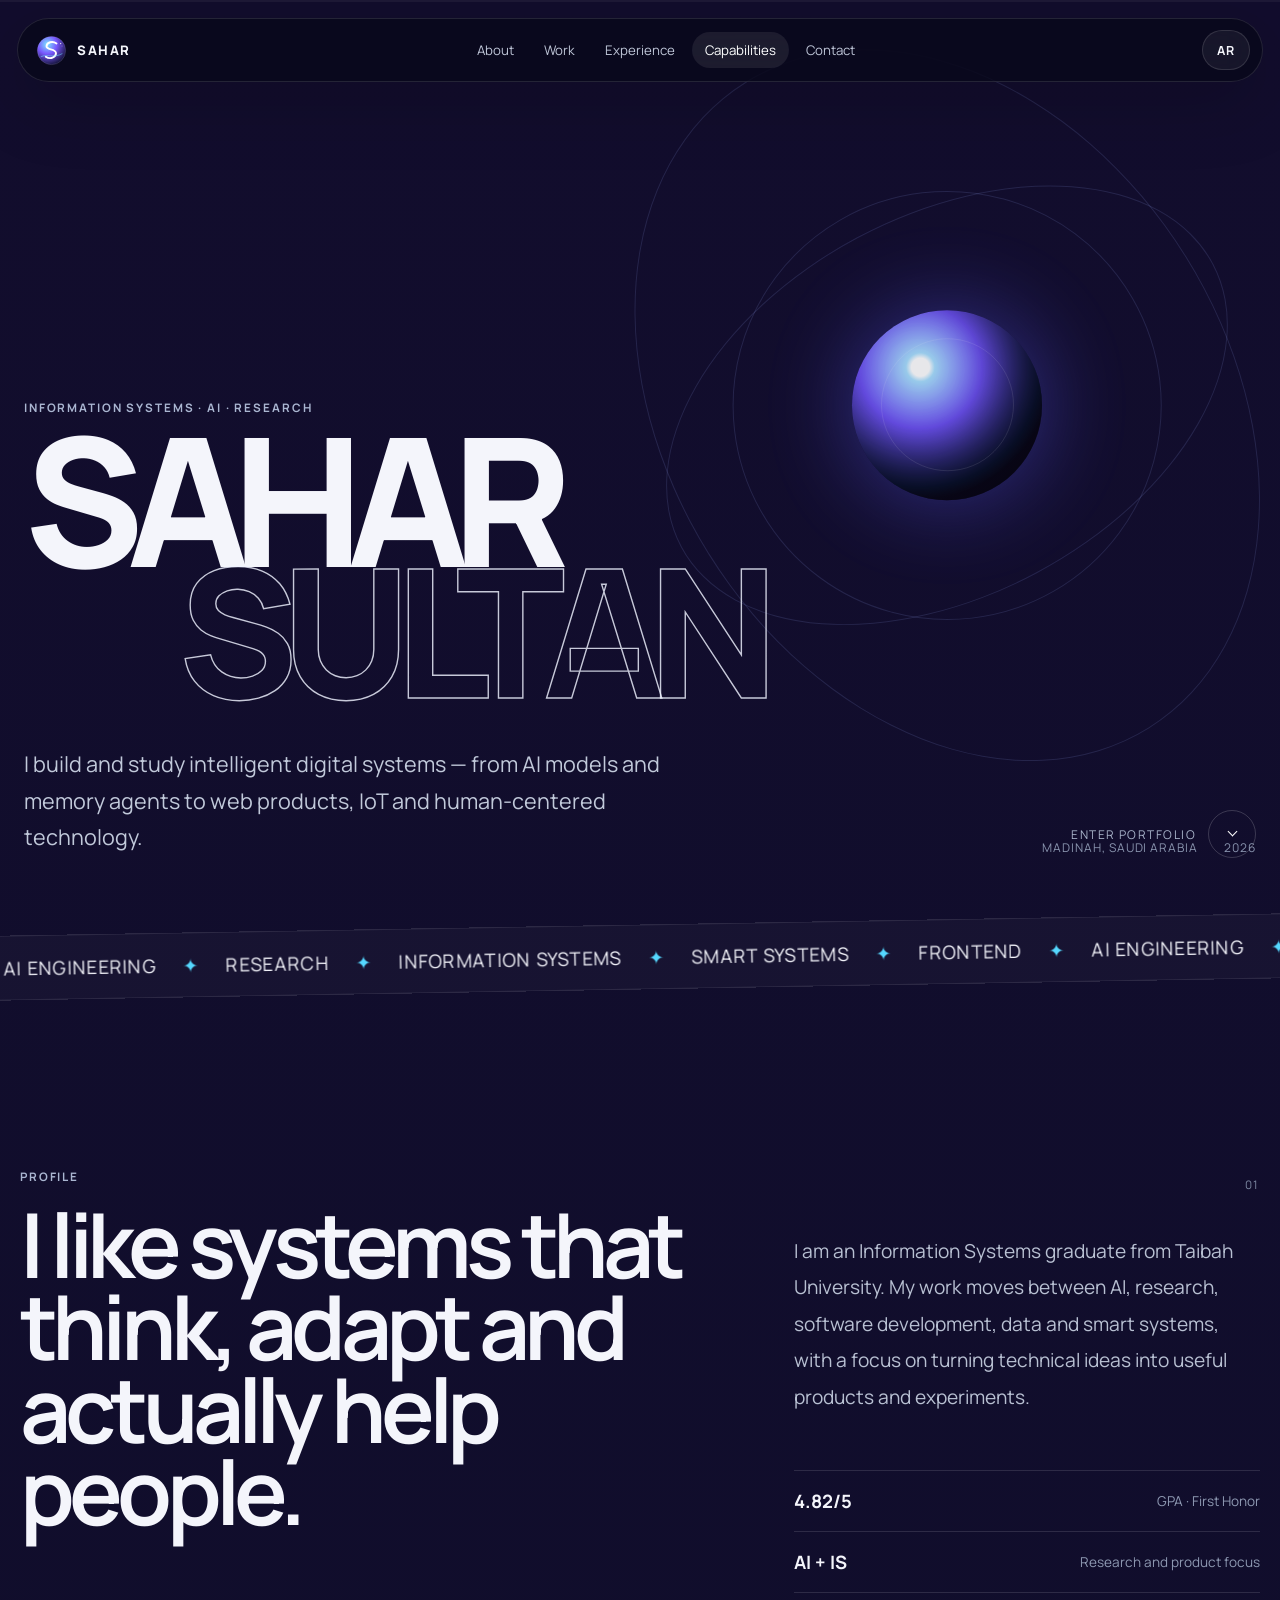
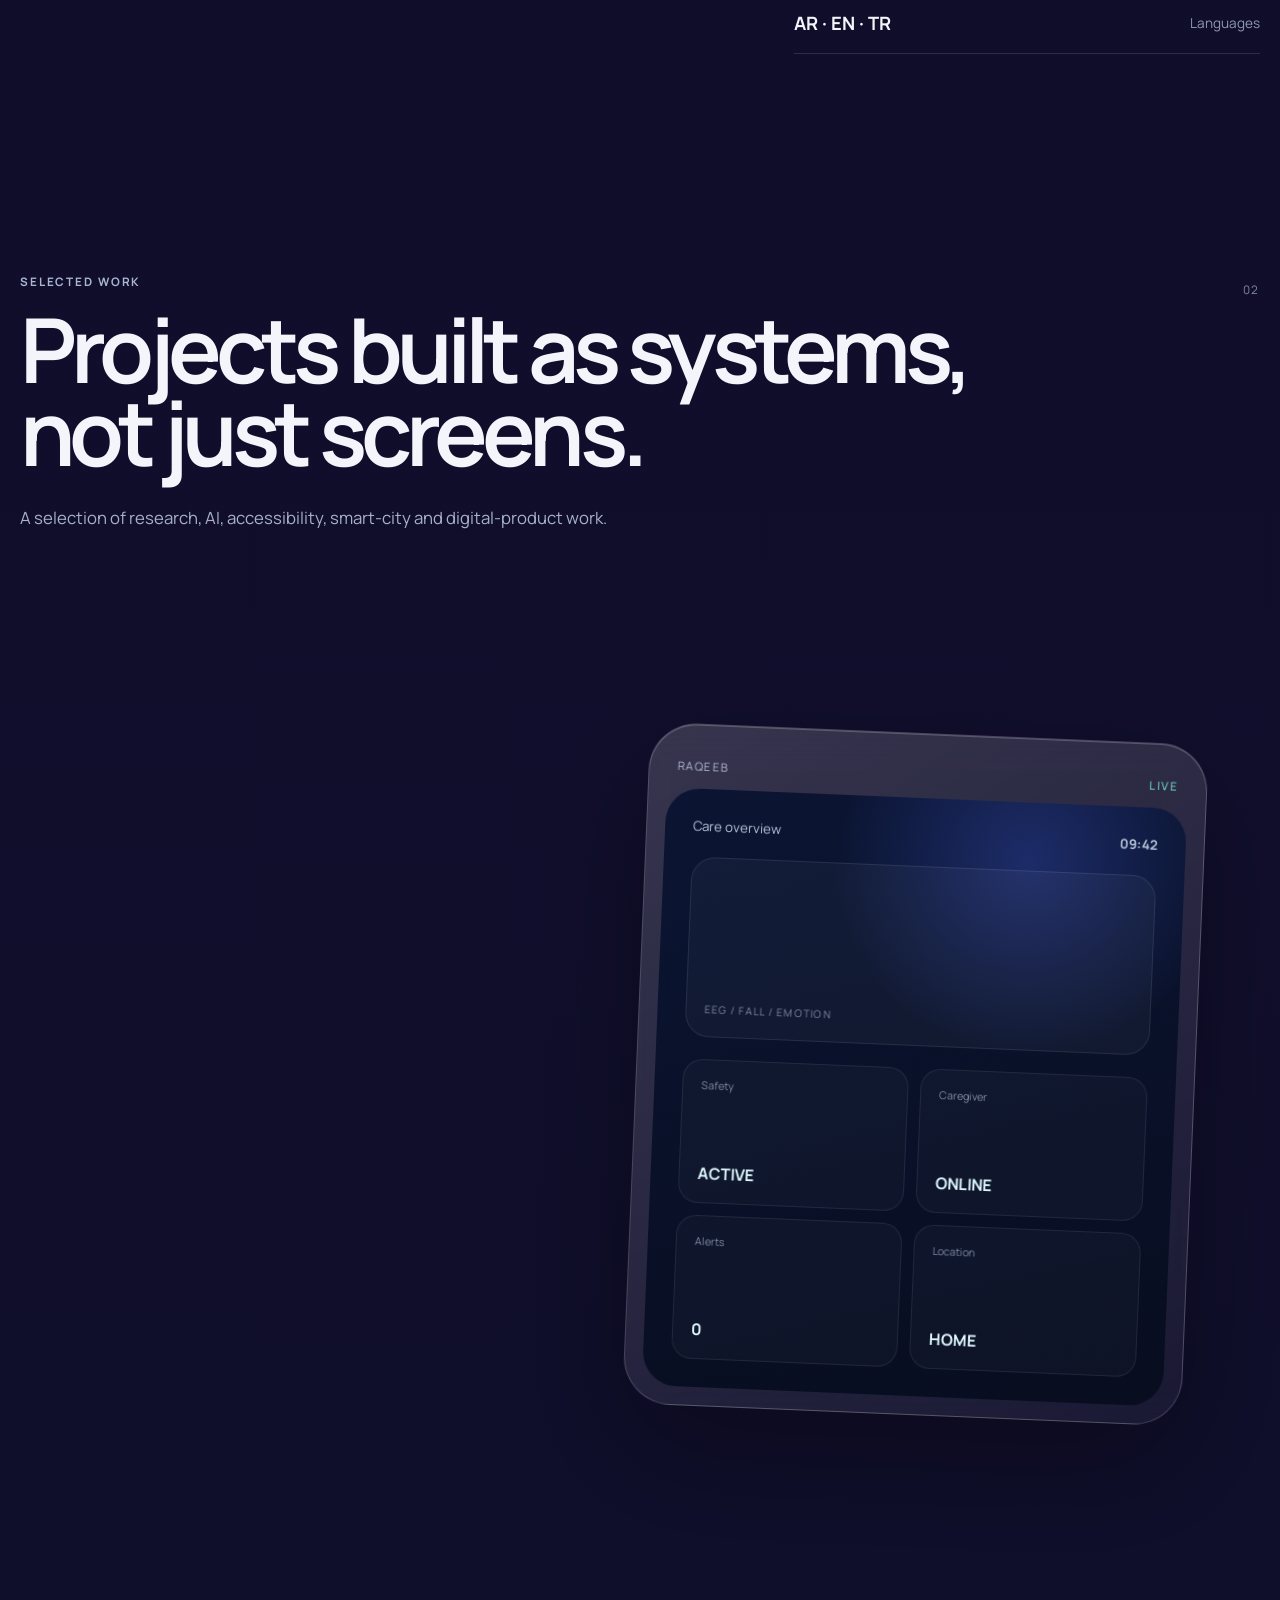
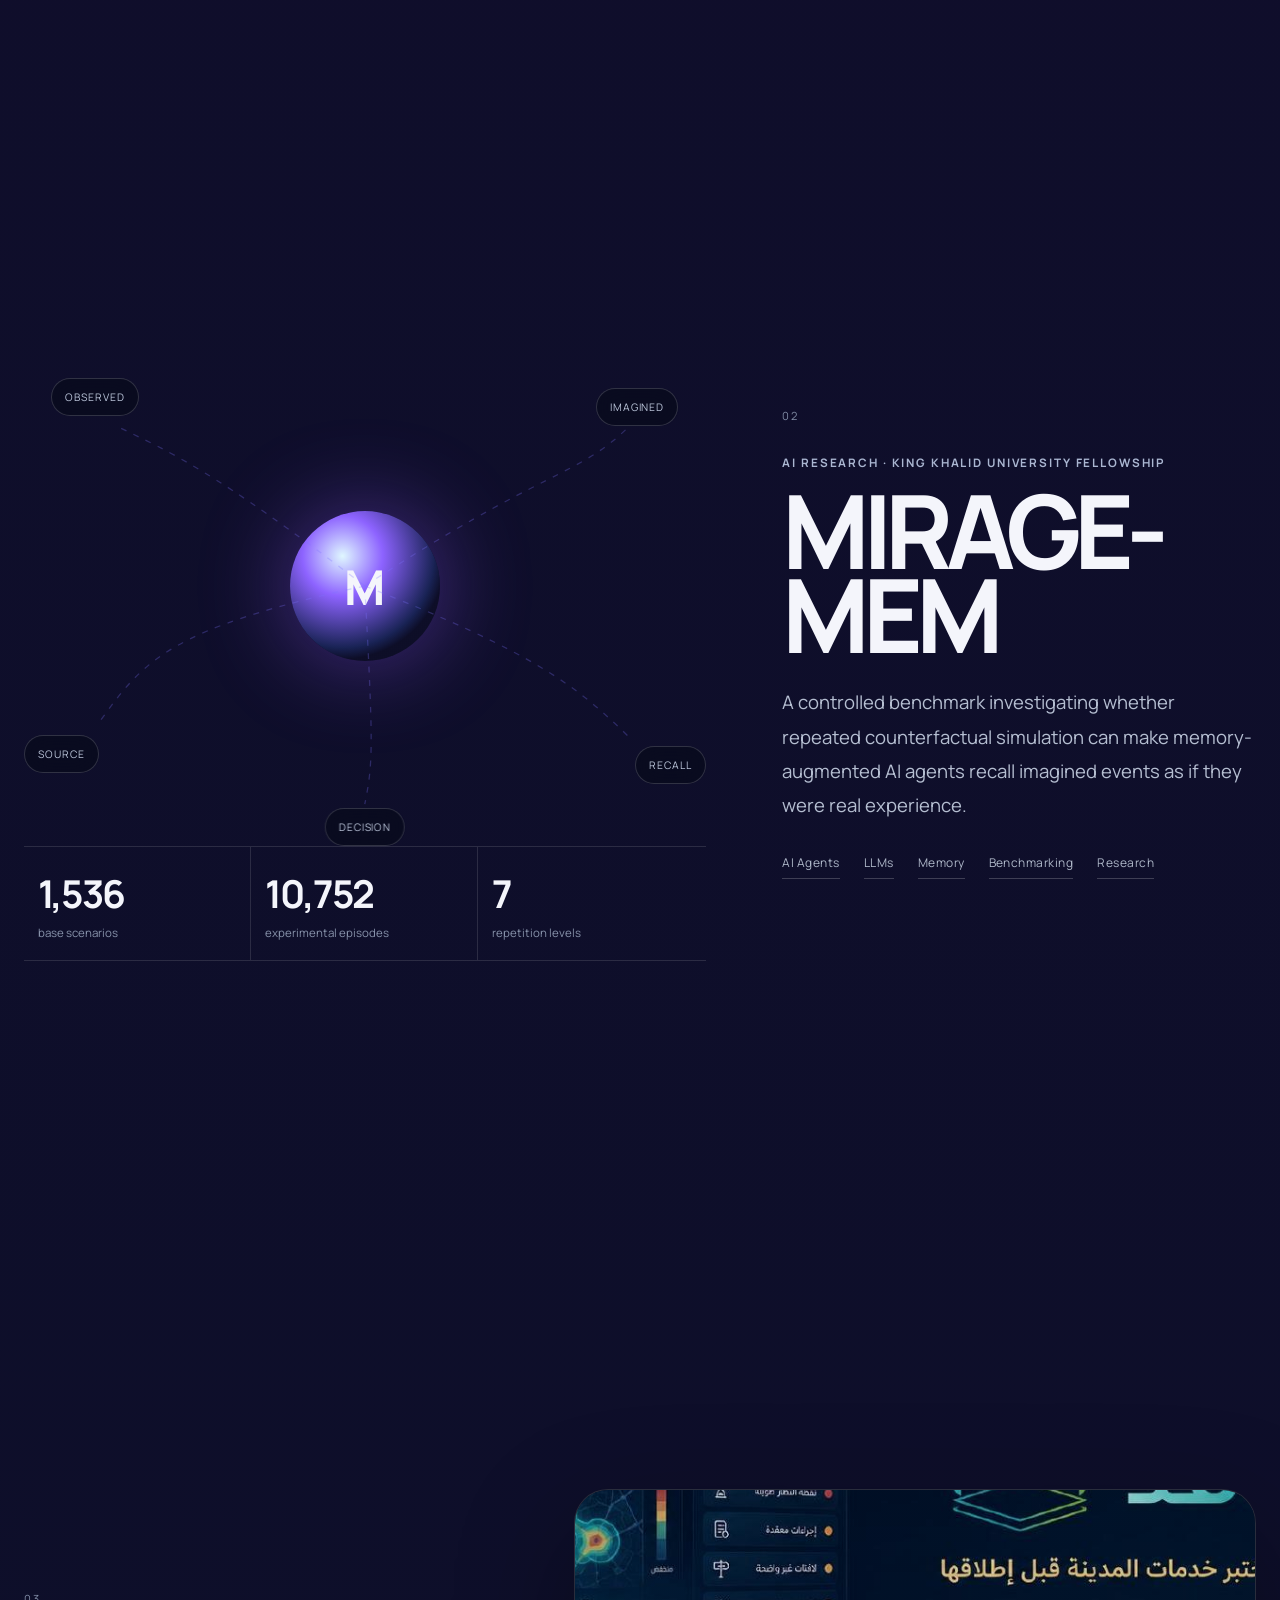
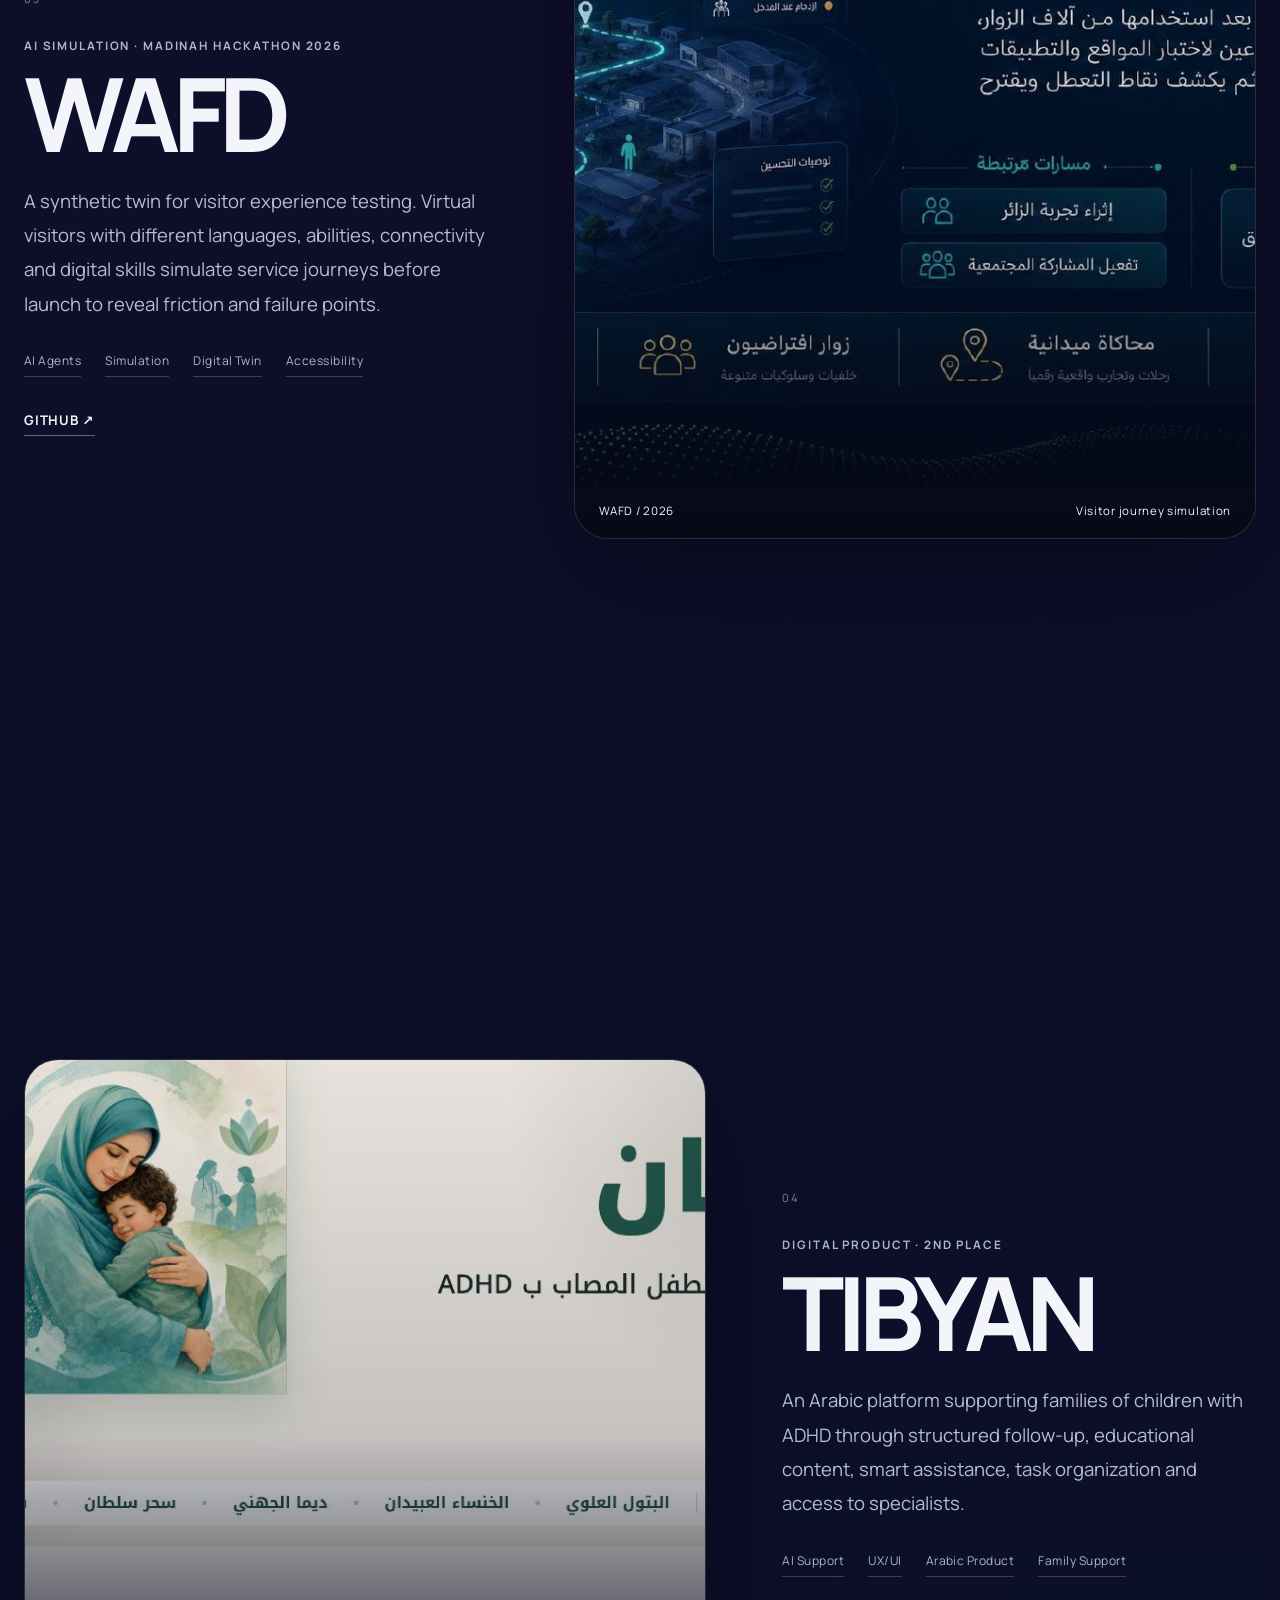
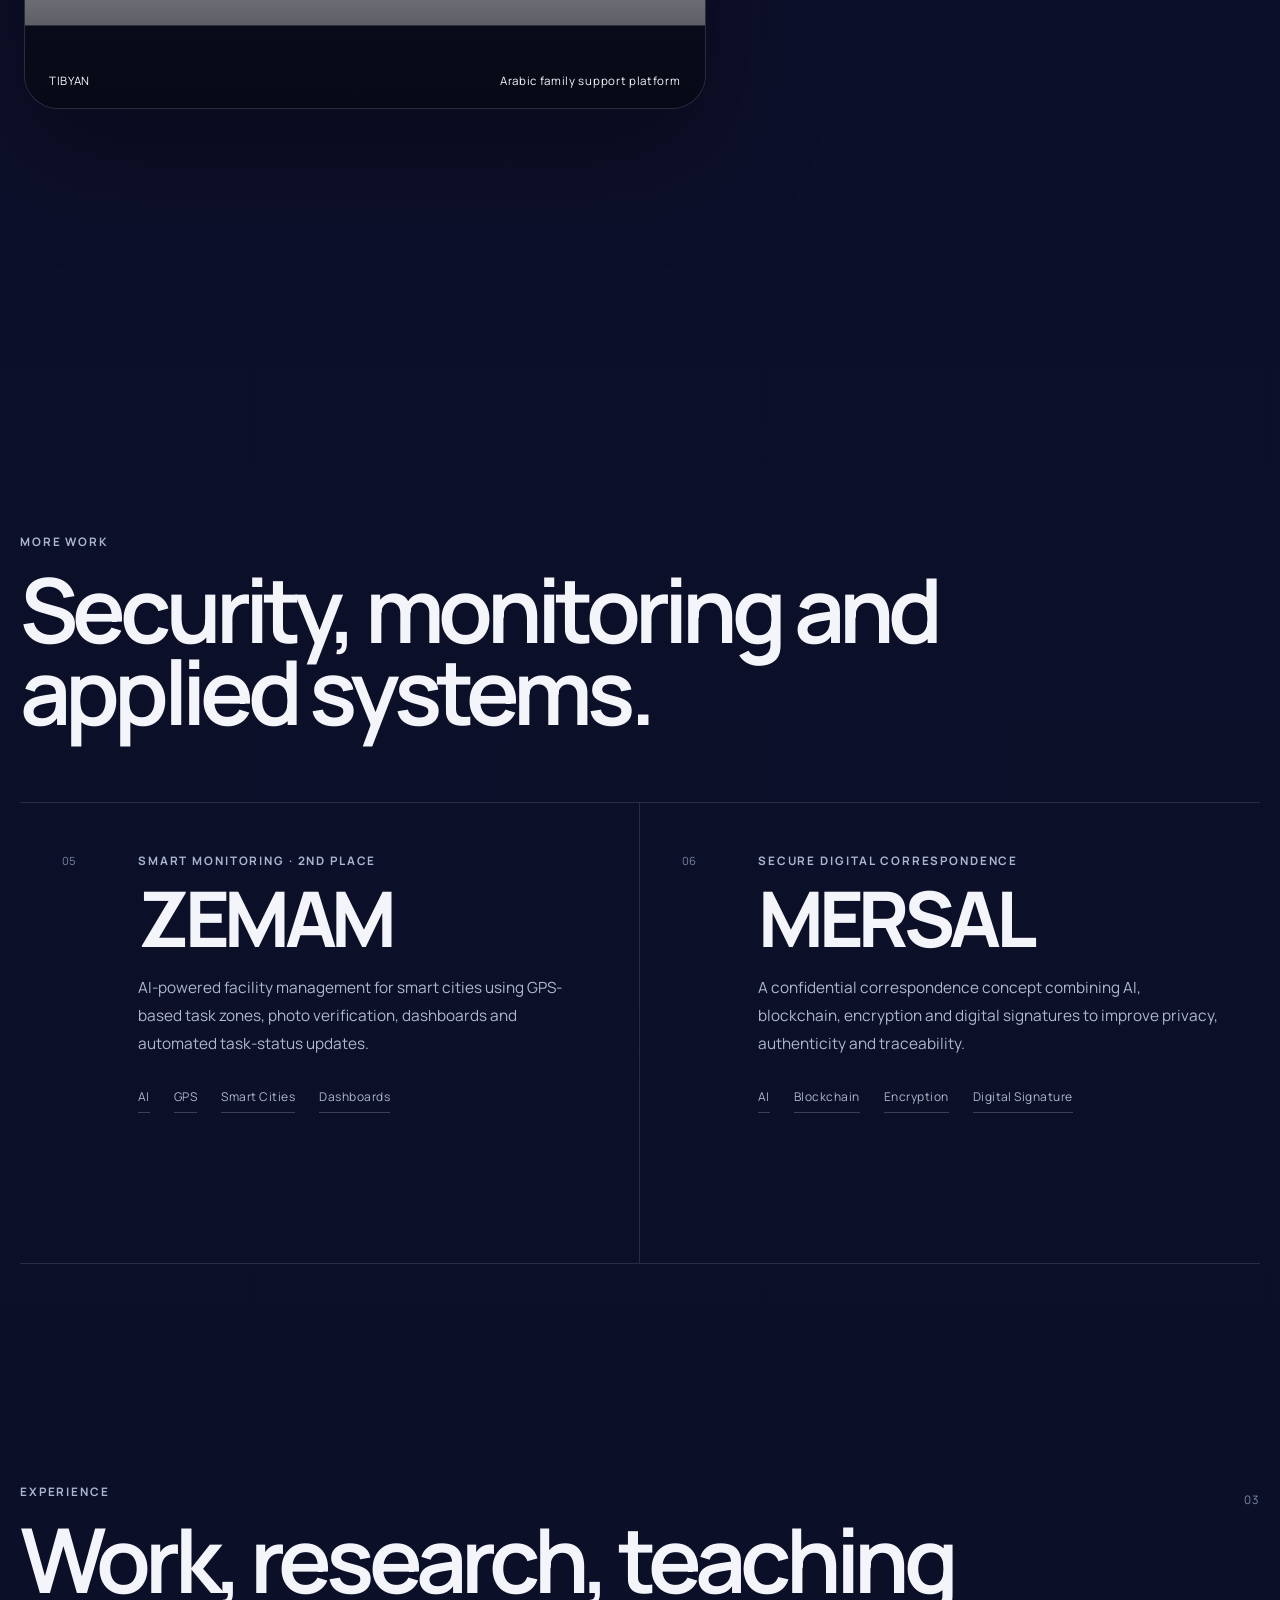
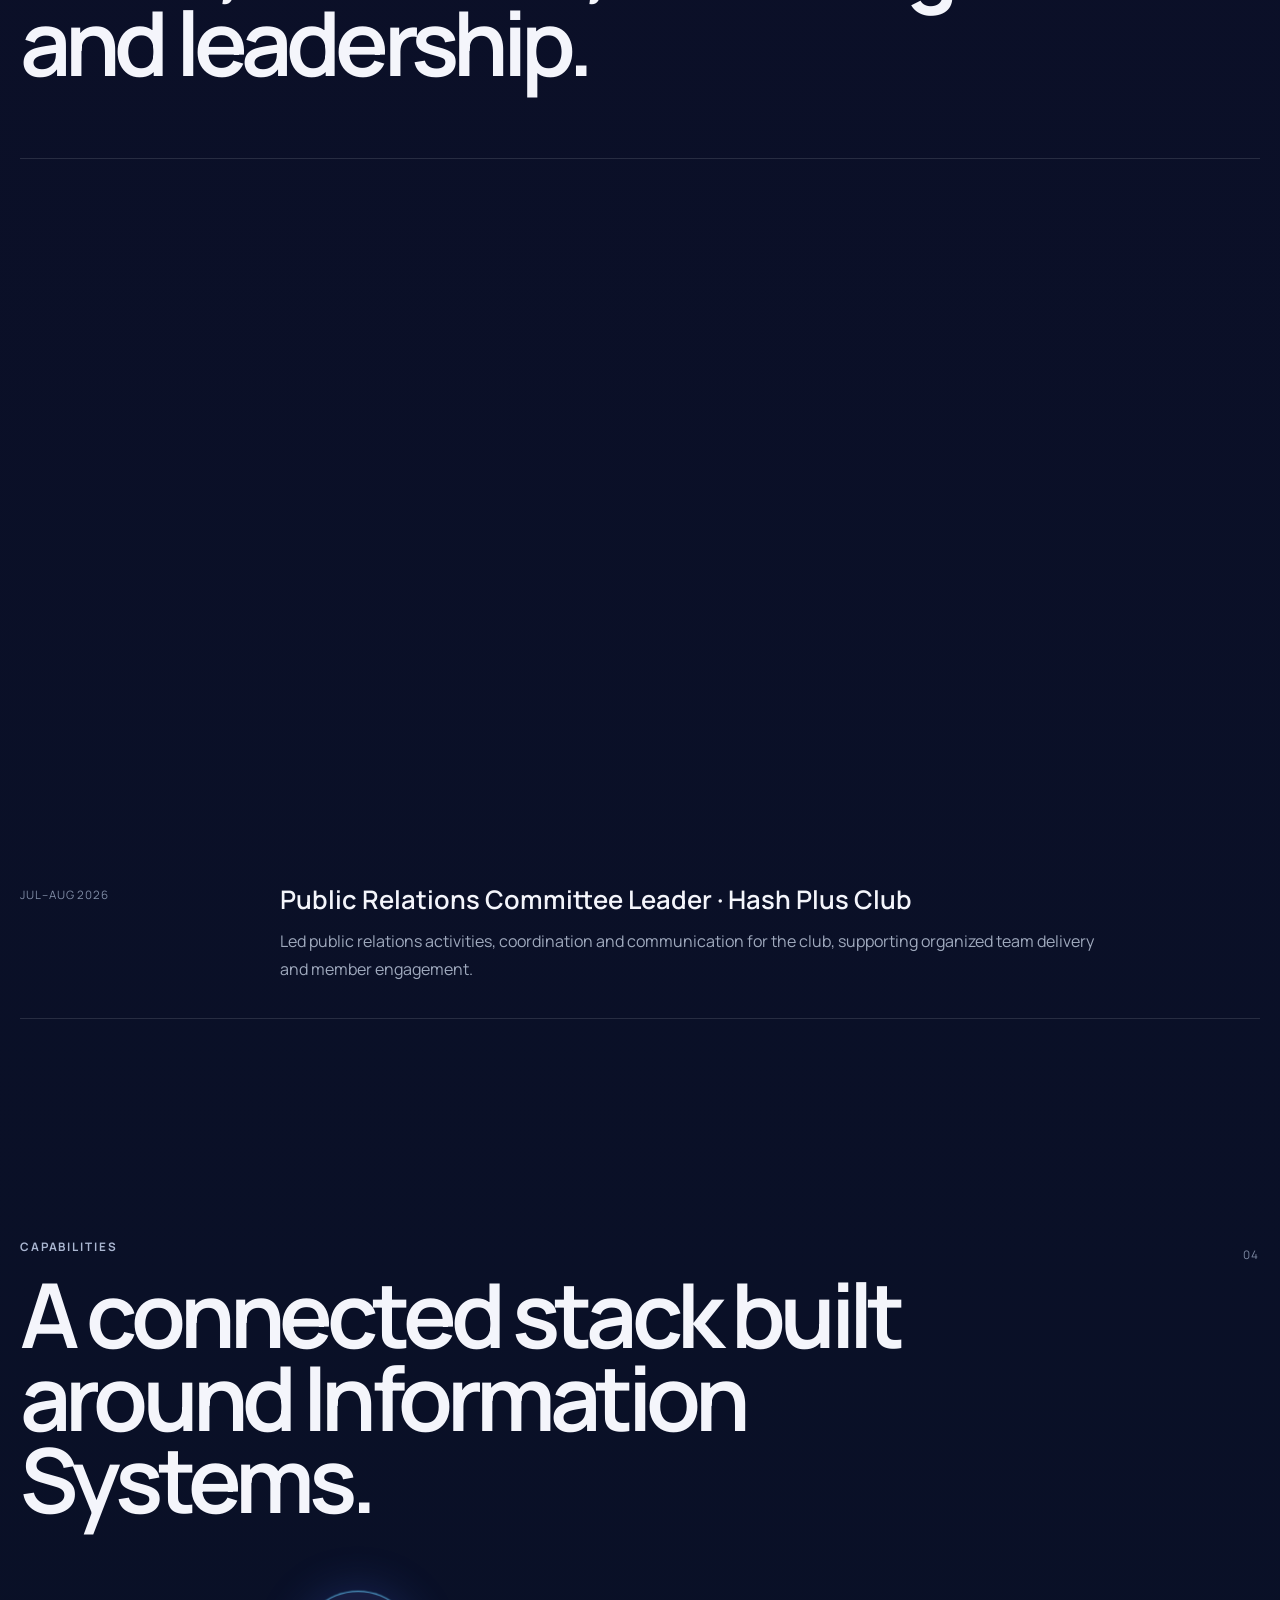
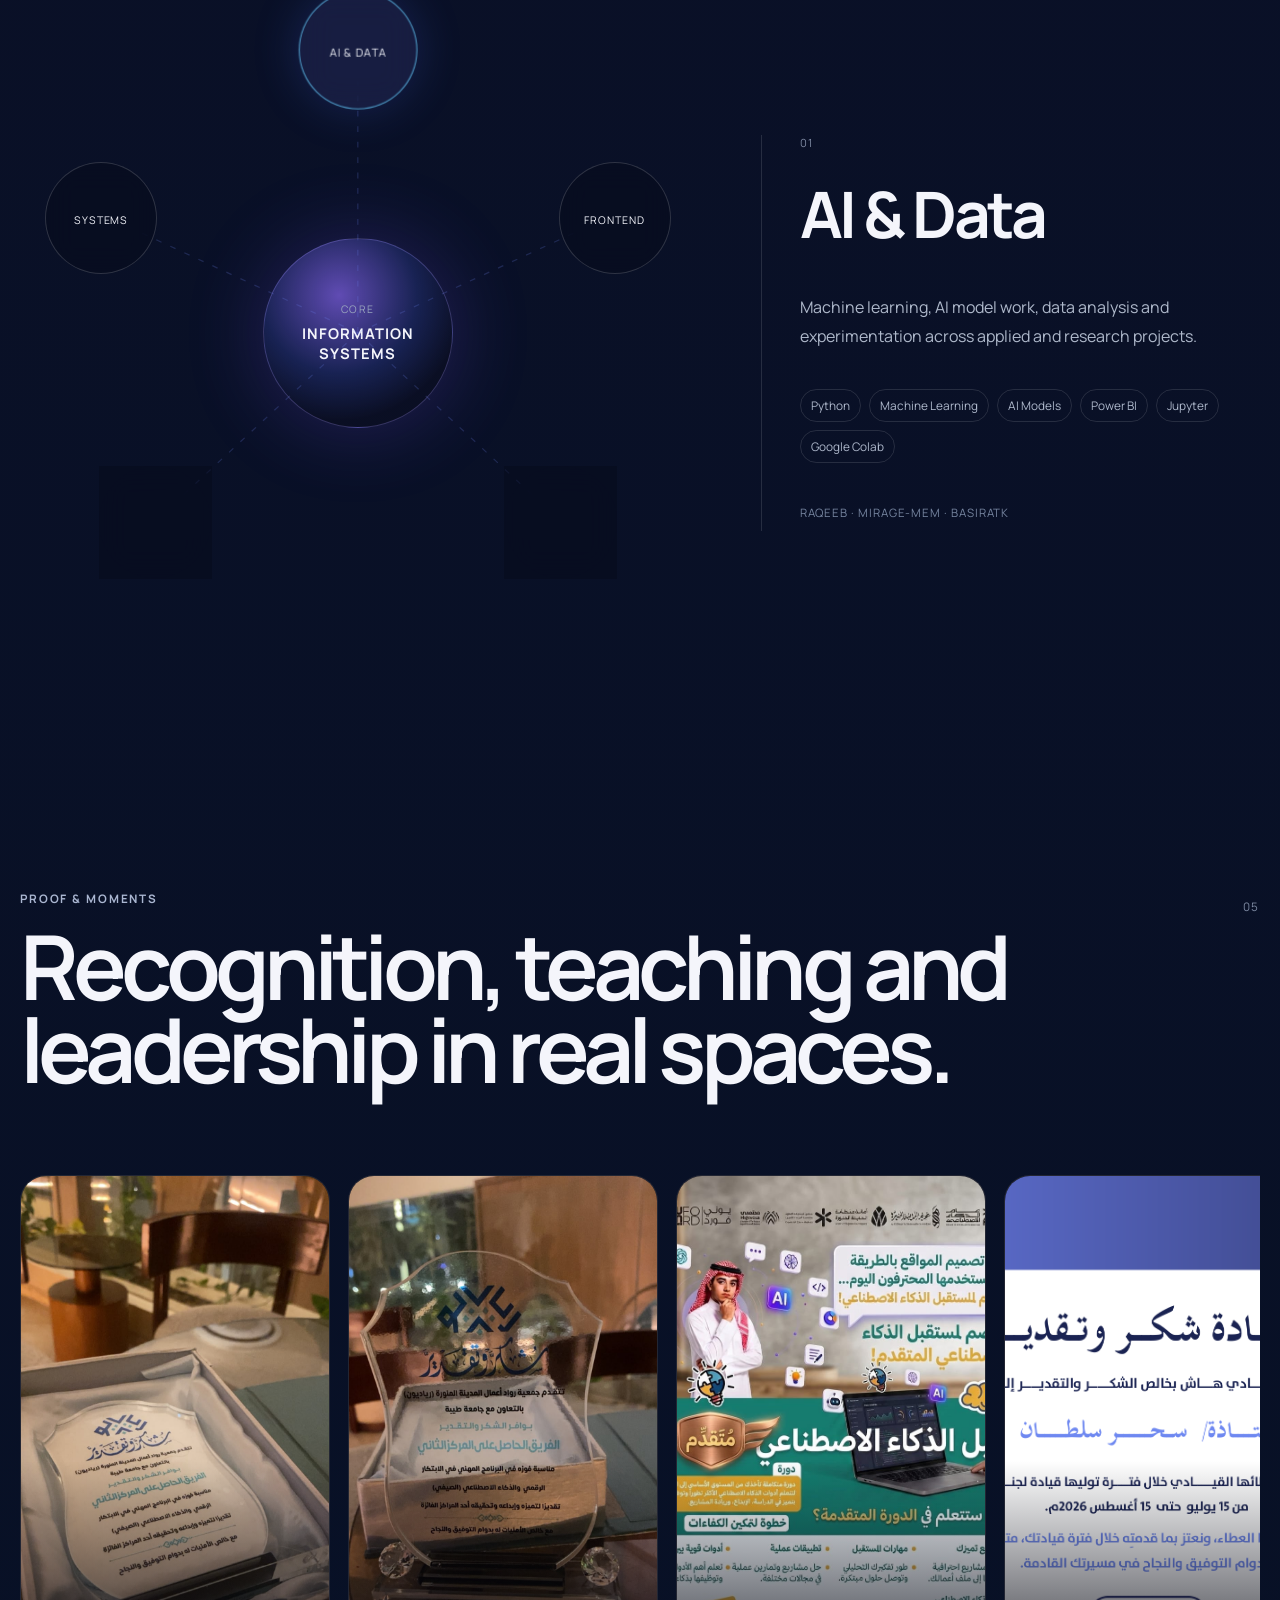
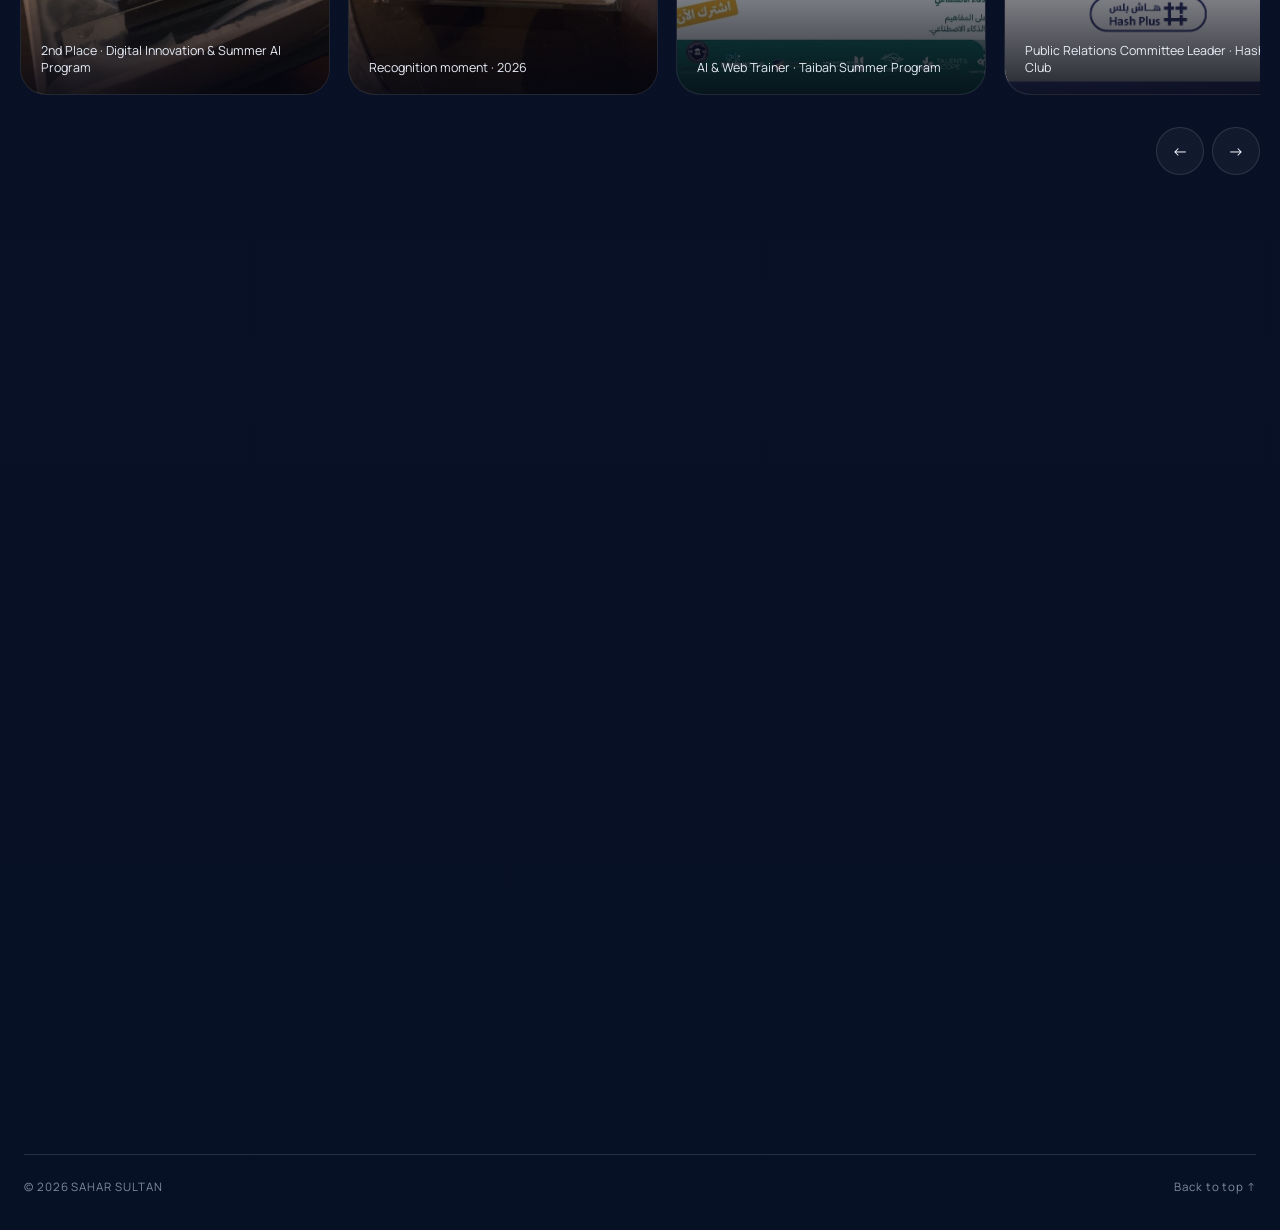
==== commit 186ca3c0: "Add files via upload" ====
--- a/index.html
+++ b/index.html
@@ -1,289 +1,223 @@
 <!DOCTYPE html>
 <html lang="en" dir="ltr">
 <head>
-    <meta charset="UTF-8">
-    <meta name="viewport" content="width=device-width, initial-scale=1.0">
-    <title>Sahar Sultan | AI & Information Systems</title>
-    <meta name="description" content="Portfolio of Sahar Sultan - Information Systems graduate specializing in AI, Research, and Frontend Development.">
-    
-    <!-- Typography -->
-    <link rel="preconnect" href="https://fonts.googleapis.com">
-    <link rel="preconnect" href="https://fonts.gstatic.com" crossorigin>
-    <link href="https://fonts.googleapis.com/css2?family=Inter:wght@300;400;600;800&family=Noto+Sans+Arabic:wght@300;400;600;800&family=Playfair+Display:ital,wght@0,700;1,700&display=swap" rel="stylesheet">
-    
-    <!-- CSS -->
-    <link rel="stylesheet" href="styles.css">
+<meta charset="UTF-8">
+<meta name="viewport" content="width=device-width, initial-scale=1.0">
+<meta name="description" content="Sahar Sultan — Information Systems graduate working across AI, research, software, data, IoT and smart digital systems.">
+<meta name="theme-color" content="#060817">
+<title>Sahar Sultan | AI · Research · Information Systems</title>
+<link rel="preconnect" href="https://fonts.googleapis.com">
+<link rel="preconnect" href="https://fonts.gstatic.com" crossorigin>
+<link href="https://fonts.googleapis.com/css2?family=IBM+Plex+Sans+Arabic:wght@300;400;500;600;700&family=Manrope:wght@300;400;500;600;700;800&display=swap" rel="stylesheet">
+<link rel="stylesheet" href="styles.css">
 </head>
 <body>
-    <!-- Custom Cursor -->
-    <div class="cursor"></div>
-    <div class="cursor-follower"></div>
-
-    <!-- Background Atmosphere -->
-    <div class="atmosphere">
-        <div class="glow glow-1"></div>
-        <div class="glow glow-2"></div>
-        <div class="glow glow-3"></div>
-        <canvas id="particle-canvas"></canvas>
-    </div>
-
-    <!-- Language Switcher -->
-    <nav class="lang-nav">
-        <button id="lang-switch" class="lang-btn">AR</button>
-    </nav>
-
-    <main id="main-content">
-        <!-- Hero Section -->
-        <section id="hero" class="hero">
-            <div class="hero-container">
-                <div class="hero-visual">
-                    <div class="orbital-ring"></div>
-                    <div class="orbital-ring ring-2"></div>
-                    <div class="hero-core"></div>
-                </div>
-                <div class="hero-text">
-                    <h1 class="reveal-text" data-en="SAHAR SULTAN" data-ar="سحر سلطان">SAHAR SULTAN</h1>
-                    <p class="hero-subtitle reveal-text" data-en="Information Systems" data-ar="نظم معلومات">Information Systems</p>
-                    <div class="hero-tags">
-                        <span class="tag reveal-text" data-en="AI Engineering" data-ar="هندسة الذكاء الاصطناعي">AI Engineering</span>
-                        <span class="tag reveal-text" data-en="Research" data-ar="أبحاث">Research</span>
-                        <span class="tag reveal-text" data-en="Software Design" data-ar="تصميم البرمجيات">Software Design</span>
-                    </div>
-                </div>
-            </div>
-        </section>
-
-        <!-- About Section -->
-        <section id="about" class="section">
-            <div class="section-container">
-                <div class="about-grid">
-                    <div class="about-content">
-                        <h2 class="section-title reveal-text" data-en="About" data-ar="عنّي">About</h2>
-                        <p class="about-p reveal-text" 
-                           data-en="I am an Information Systems graduate working at the intersection of AI, Software Engineering, and Research. I focus on building intelligent systems that are human-centered and technically sophisticated." 
-                           data-ar="خريجة نظم معلومات أعمل في نقطة التقاء الذكاء الاصطناعي، هندسة البرمجيات، والأبحاث. أركز على بناء أنظمة ذكية تتميز بالرقي التقني وتتمحور حول الإنسان.">
-                           I am an Information Systems graduate working at the intersection of AI, Software Engineering, and Research. I focus on building intelligent systems that are human-centered and technically sophisticated.
-                        </p>
-                    </div>
-                    <div class="about-visual">
-                        <div class="abstract-shape"></div>
-                    </div>
-                </div>
-            </div>
-        </section>
-
-        <!-- Projects Section -->
-        <section id="projects" class="section">
-            <div class="section-container">
-                <h2 class="section-title reveal-text" data-en="Selected Work" data-ar="أعمال مختارة">Selected Work</h2>
-                
-                <div class="projects-list">
-                    <!-- Project 1: RAQEEB -->
-                    <div class="project-case" data-type="tech">
-                        <div class="project-card">
-                            <div class="project-image" style="background-image: url('assets/raqeeb.jpg');">
-                                <div class="project-overlay"></div>
-                            </div>
-                            <div class="project-info">
-                                <h3 class="reveal-text" data-en="RAQEEB" data-ar="رقيب">RAQEEB</h3>
-                                <p class="reveal-text" data-en="Smart accessibility and elderly safety system combining AI, IoT, and EEG. Awarded Best Graduation Project." data-ar="نظام ذكي لإمكانية الوصول وسلامة كبار السن يجمع بين الذكاء الاصطناعي، إنترنت الأشياء، وموجات الدماغ. حصل على جائزة أفضل مشروع تخرج.">
-                                    Smart accessibility and elderly safety system combining AI, IoT, and EEG. Awarded Best Graduation Project.
-                                </p>
-                                <div class="project-tech">
-                                    <span data-en="AI" data-ar="ذكاء اصطناعي">AI</span>
-                                    <span data-en="IoT" data-ar="إنترنت الأشياء">IoT</span>
-                                    <span data-en="EEG" data-ar="موجات الدماغ">EEG</span>
-                                </div>
-                                <a href="#" class="project-link reveal-text" data-en="View Case" data-ar="عرض المشروع">View Case</a>
-                            </div>
-                        </div>
-                    </div>
-
-                    <!-- Project 2: MIRAGE-MEM -->
-                    <div class="project-case" data-type="research">
-                        <div class="project-card">
-                            <div class="project-image" style="background-image: url('assets/mirage.jpg');">
-                                <div class="project-overlay"></div>
-                            </div>
-                            <div class="project-info">
-                                <h3 class="reveal-text" data-en="MIRAGE-MEM" data-ar="ميراج-ميم">MIRAGE-MEM</h3>
-                                <p class="reveal-text" data-en="Research on Artificial Imagination Inflation in Memory-Augmented AI Agents. Explored 10k+ experimental episodes." data-ar="بحث في تضخم الخيال الاصطناعي في وكلاء الذكاء الاصطناعي المدعومين بالذاكرة. استكشاف أكثر من 10 آلاف حلقة تجريبية.">
-                                    Research on Artificial Imagination Inflation in Memory-Augmented AI Agents. Explored 10k+ experimental episodes.
-                                </p>
-                                <div class="project-tech">
-                                    <span data-en="AI Agents" data-ar="وكلاء الذكاء الاصطناعي">AI Agents</span>
-                                    <span data-en="Research" data-ar="أبحاث">Research</span>
-                                    <span data-en="LLMs" data-ar="نماذج لغوية">LLMs</span>
-                                </div>
-                                <a href="#" class="project-link reveal-text" data-en="View Research" data-ar="عرض البحث">View Research</a>
-                            </div>
-                        </div>
-                    </div>
-
-                    <!-- Project 3: WAFD -->
-                    <div class="project-case" data-type="simulation">
-                        <div class="project-card">
-                            <div class="project-image" style="background-image: url('assets/wafd.jpg');">
-                                <div class="project-overlay"></div>
-                            </div>
-                            <div class="project-info">
-                                <h3 class="reveal-text" data-en="WAFD" data-ar="وفد">WAFD</h3>
-                                <p class="reveal-text" data-en="AI-based synthetic twin for testing visitor experiences. Simulates diverse virtual visitors." data-ar="نظام توأم اصطناعي يعتمد على الذكاء الاصطناعي لاختبار تجارب الزوار. يحاكي زواراً افتراضيين متنوعين.">
-                                    AI-based synthetic twin for testing visitor experiences. Simulates diverse virtual visitors.
-                                </p>
-                                <div class="project-tech">
-                                    <span data-en="Simulation" data-ar="محاكاة">Simulation</span>
-                                    <span data-en="AI" data-ar="ذكاء اصطناعي">AI</span>
-                                    <span data-en="Digital Twins" data-ar="توائم رقمية">Digital Twins</span>
-                                </div>
-                                <a href="#" class="project-link reveal-text" data-en="View Project" data-ar="عرض المشروع">View Project</a>
-                            </div>
-                        </div>
-                    </div>
-
-                    <!-- Project 4: TIBYAN -->
-                    <div class="project-case" data-type="social">
-                        <div class="project-card">
-                            <div class="project-image" style="background-image: url('assets/tibyan.jpg');">
-                                <div class="project-overlay"></div>
-                            </div>
-                            <div class="project-info">
-                                <h3 class="reveal-text" data-en="TIBYAN" data-ar="تبيان">TIBYAN</h3>
-                                <p class="reveal-text" data-en="Arabic digital platform for ADHD children's families. Received 2nd Place award." data-ar="منصة رقمية عربية لعائلات الأطفال المصابين بـ ADHD. حصلت على المركز الثاني.">
-                                    Arabic digital platform for ADHD children's families. Received 2nd Place award.
-                                </p>
-                                <div class="project-tech">
-                                    <span data-en="AI Support" data-ar="دعم ذكاء اصطناعي">AI Support</span>
-                                    <span data-en="UX/UI" data-ar="تجربة المستخدم">UX/UI</span>
-                                    <span data-en="Accessibility" data-ar="إمكانية الوصول">Accessibility</span>
-                                </div>
-                                <a href="#" class="project-link reveal-text" data-en="View Project" data-ar="عرض المشروع">View Project</a>
-                            </div>
-                        </div>
-                    </div>
-                </div>
-            </div>
-        </section>
-
-        <!-- Experience Section -->
-        <section id="experience" class="section">
-            <div class="section-container">
-                <h2 class="section-title reveal-text" data-en="Experience" data-ar="الخبرات">Experience</h2>
-                <div class="exp-list">
-                    <div class="exp-item reveal-text">
-                        <div class="exp-header">
-                            <h4 data-en="AI Model Development — Basiratk" data-ar="تطوير نماذج الذكاء الاصطناعي — بصيرة">AI Model Development — Basiratk</h4>
-                            <span class="exp-date">Present</span>
-                        </div>
-                        <p data-en="Focusing on high-performance AI models and data analysis." data-ar="التركيز على تطوير نماذج ذكاء اصطناعي عالية الأداء وتحليل البيانات.">
-                           Focusing on high-performance AI models and data analysis.
-                        </p>
-                    </div>
-                    <div class="exp-item reveal-text">
-                        <div class="exp-header">
-                            <h4 data-en="AI Summer Research Fellowship — King Khalid University" data-ar="زمالة أبحاث الذكاء الاصطناعي الصيفية — جامعة الملك خالد">AI Summer Research Fellowship — King Khalid University</h4>
-                            <span class="exp-date">Summer 2024</span>
-                        </div>
-                        <p data-en="Worked on MIRAGE-MEM research regarding AI agent memory." data-ar="عملت على بحث MIRAGE-MEM حول ذاكرة وكلاء الذكاء الاصطناعي.">
-                           Worked on MIRAGE-MEM research regarding AI agent memory.
-                        </p>
-                    </div>
-                    <div class="exp-item reveal-text">
-                        <div class="exp-header">
-                            <h4 data-en="AI & Web Trainer — Taibah Summer Program" data-ar="مدربة ذكاء اصطناعي وويب — برنامج صيف طيبة">AI & Web Trainer — Taibah Summer Program</h4>
-                            <span class="exp-date">Part-time</span>
-                        </div>
-                        <p data-en="Trained 38+ students in AI fundamentals and web development." data-ar="تدريب أكثر من 38 طالب وطالبة في أساسيات الذكاء الاصطناعي وتطوير الويب.">
-                           Trained 38+ students in AI fundamentals and web development.
-                        </p>
-                    </div>
-                    <div class="exp-item reveal-text">
-                        <div class="exp-header">
-                            <h4 data-en="Public Relations Committee Leader — Hash Plus Club" data-ar="قائدة لجنة العلاقات العامة — نادي هاش بلس">Public Relations Committee Leader — Hash Plus Club</h4>
-                            <span class="exp-date">University</span>
-                        </div>
-                        <p data-en="Leadership, coordination, and organizational experience." data-ar="قيادة، تنسيق، وتنظيم خبرات مؤسسية.">
-                           Leadership, coordination, and organizational experience.
-                        </p>
-                    </div>
-                </div>
-            </div>
-        </section>
-
-        <!-- Skills Section -->
-        <section id="skills" class="section">
-            <div class="section-container">
-                <h2 class="section-title reveal-text" data-en="Capabilities" data-ar="القدرات">Capabilities</h2>
-                <div class="skills-ecosystem">
-                    <div class="skill-category">
-                        <h3 data-en="AI & Data" data-ar="الذكاء الاصطناعي والبيانات">AI & Data</h3>
-                        <div class="skill-tags">
-                            <span data-en="Python" data-ar="بايثون">Python</span>
-                            <span data-en="Machine Learning" data-ar="تعلم الآلة">Machine Learning</span>
-                            <span data-en="AI Models" data-ar="نماذج الذكاء الاصطناعي">AI Models</span>
-                            <span data-en="Data Analysis" data-ar="تحليل البيانات">Data Analysis</span>
-                            <span data-en="Power BI" data-ar="Power BI</span>
-                        </div>
-                    </div>
-                    <div class="skill-category">
-                        <h3 data-en="Frontend & Product" data-ar="الواجهات والمنتجات">Frontend & Product</h3>
-                        <div class="skill-tags">
-                            <span data-en="Next.js" data-ar="Next.js</span>
-                            <span data-en="React" data-ar="React</span>
-                            <span data-en="TypeScript" data-ar="TypeScript</span>
-                            <span data-en="Tailwind CSS" data-ar="Tailwind CSS</span>
-                            <span data-en="Flutter" data-ar="Flutter</span>
-                            <span data-en="Figma" data-ar="Figma</span>
-                        </div>
-                    </div>
-                    <div class="skill-category">
-                        <h3 data-en="Systems & Research" data-ar="الأنظمة والأبحاث">Systems & Research</h2>
-                            <div class="skill-tags">
-                                <span data-en="IoT" data-ar="إنترنت الأشياء">IoT</span>
-                                <span data-en="EEG" data-ar="EEG</span>
-                                <span data-en="System Analysis" data-ar="تحليل الأنظمة">System Analysis</span>
-                                <span data-en="SDLC" data-ar="SDLC</span>
-                                <span data-en="Research Methodology" data-ar="منهجية الأبحاث">Research Methodology</span>
-                            </div>
-                        </div>
-                    </div>
-                    <div class="skill-category">
-                        <h3 data-en="Engineering & Tools" data-ar="الهندسة والأدوات">Engineering & Tools</h3>
-                        <div class="skill-tags">
-                            <span data-en="Git" data-ar="Git</span>
-                            <span data-en="Docker" data-ar="Docker</span>
-                            <span data-en="PostgreSQL" data-ar="PostgreSQL</span>
-                            <span data-en="FastAPI" data-ar="FastAPI</span>
-                            <span data-en="Swagger" data-ar="Swagger</span>
-                        </div>
-                    </div>
-                </div>
-            </div>
-        </section>
-
-        <!-- Contact Section -->
-        <section id="contact" class="section">
-            <div class="section-container">
-                <div class="contact-content">
-                    <h2 class="section-title reveal-text" data-en="Get in Touch" data-ar="تواصل معي">Get in Touch</h2>
-                    <p class="reveal-text" data-en="Interested in research, AI, or digital products?" data-ar="هل أنت مهتم بالأبحاث، الذكاء الاصطناعي، أو المنتجات الرقمية؟">
-                        Interested in research, AI, or digital products?
-                    </p>
-                    <div class="contact-links">
-                        <a href="mailto:sahar.sultan@example.com" class="contact-link reveal-text" data-en="Email" data-ar="البريد الإلكتروني">Email</a>
-                        <a href="https://github.com/Saahar2001" class="contact-link reveal-text" data-en="GitHub" data-ar="GitHub">GitHub</a>
-                        <a href="https://x.com/saahar2001" class="contact-link reveal-text" data-en="X / Twitter" data-ar="X / Twitter">X / Twitter</a>
-                        <a href="https://wa.me/yournumber" class="contact-link reveal-text" data-en="WhatsApp" data-ar="WhatsApp">WhatsApp</a>
-                    </div>
-                </div>
-            </div>
-        </section>
-    </main>
-
-    <footer class="footer">
-        <p class="reveal-text" data-en="© 2026 Sahar Sultan" data-ar="© 2026 سحر سلطان">© 2026 Sahar Sultan</p>
-    </footer>
-
-    <script src="script.js"></script>
+<div class="page-progress" aria-hidden="true"><span id="page-progress-bar"></span></div>
+<div class="cursor-dot" aria-hidden="true"></div>
+<div class="cursor-ring" aria-hidden="true"></div>
+<div class="ambient" aria-hidden="true">
+<canvas id="particle-canvas"></canvas>
+<div class="ambient-glow ambient-glow-a"></div>
+<div class="ambient-glow ambient-glow-b"></div>
+<div class="ambient-glow ambient-glow-c"></div>
+<div class="ocean-lines"></div>
+</div>
+<header class="site-header" id="site-header">
+<a class="brand" href="#home" aria-label="Sahar Sultan home">
+<img src="assets/sahar-monogram.svg" alt="" class="brand-mark">
+<span class="brand-name">SAHAR</span>
+</a>
+<nav class="desktop-nav" aria-label="Primary navigation">
+<a href="#about" data-i18n="nav_about">About</a>
+<a href="#work" data-i18n="nav_work">Work</a>
+<a href="#experience" data-i18n="nav_experience">Experience</a>
+<a href="#capabilities" data-i18n="nav_skills">Capabilities</a>
+<a href="#contact" data-i18n="nav_contact">Contact</a>
+</nav>
+<div class="header-actions">
+<button class="lang-switch" id="lang-switch" type="button" aria-label="Switch language">AR</button>
+<button class="menu-toggle" id="menu-toggle" type="button" aria-label="Open menu" aria-expanded="false"><span></span><span></span></button>
+</div>
+</header>
+<div class="mobile-menu" id="mobile-menu" aria-hidden="true">
+<nav aria-label="Mobile navigation">
+<a href="#about" data-i18n="nav_about">About</a>
+<a href="#work" data-i18n="nav_work">Work</a>
+<a href="#experience" data-i18n="nav_experience">Experience</a>
+<a href="#capabilities" data-i18n="nav_skills">Capabilities</a>
+<a href="#contact" data-i18n="nav_contact">Contact</a>
+</nav>
+</div>
+<main>
+<section class="hero" id="home" data-scene="violet">
+<div class="hero-orbit" aria-hidden="true">
+<div class="orbital-ring orbit-one"></div>
+<div class="orbital-ring orbit-two"></div>
+<div class="orbital-ring orbit-three"></div>
+<div class="hero-core"><span></span></div>
+</div>
+<div class="hero-copy">
+<p class="eyebrow reveal" data-i18n="hero_eyebrow">Information Systems · AI · Research</p>
+<h1 class="hero-title reveal"><span>SAHAR</span><span class="outline">SULTAN</span></h1>
+<div class="hero-bottom reveal">
+<p class="hero-intro" data-i18n="hero_intro">I build and study intelligent digital systems — from AI models and memory agents to web products, IoT and human-centered technology.</p>
+<div class="hero-meta"><span data-i18n="hero_location">Madinah, Saudi Arabia</span><span>2026</span></div>
+</div>
+</div>
+<a class="scroll-cue" href="#about" aria-label="Scroll to about"><span data-i18n="scroll_enter">Enter portfolio</span><i></i></a>
+</section>
+<section class="signal-strip" aria-label="Focus areas">
+<div class="signal-track">
+<span>AI ENGINEERING</span><b>✦</b><span>RESEARCH</span><b>✦</b><span>INFORMATION SYSTEMS</span><b>✦</b><span>SMART SYSTEMS</span><b>✦</b><span>FRONTEND</span><b>✦</b><span>AI ENGINEERING</span><b>✦</b><span>RESEARCH</span><b>✦</b><span>INFORMATION SYSTEMS</span><b>✦</b><span>SMART SYSTEMS</span><b>✦</b><span>FRONTEND</span><b>✦</b>
+</div>
+</section>
+<section class="about section-shell" id="about" data-scene="ocean">
+<div class="section-index reveal">01</div>
+<div class="about-grid">
+<div class="about-statement reveal">
+<p class="section-kicker" data-i18n="about_kicker">Profile</p>
+<h2 data-i18n="about_title">I like systems that think, adapt and actually help people.</h2>
+</div>
+<div class="about-detail reveal">
+<p data-i18n="about_body">I am an Information Systems graduate from Taibah University. My work moves between AI, research, software development, data and smart systems, with a focus on turning technical ideas into useful products and experiments.</p>
+<div class="about-facts">
+<div><strong>4.82/5</strong><span data-i18n="fact_gpa">GPA · First Honor</span></div>
+<div><strong>AI + IS</strong><span data-i18n="fact_focus">Research and product focus</span></div>
+<div><strong>AR · EN · TR</strong><span data-i18n="fact_languages">Languages</span></div>
+</div>
+</div>
+</div>
+</section>
+<section class="work-intro section-shell" id="work" data-scene="indigo">
+<div class="section-index reveal">02</div>
+<div class="work-heading reveal">
+<p class="section-kicker" data-i18n="work_kicker">Selected work</p>
+<h2 data-i18n="work_title">Projects built as systems, not just screens.</h2>
+<p data-i18n="work_intro">A selection of research, AI, accessibility, smart-city and digital-product work.</p>
+</div>
+</section>
+<section class="project-chapter project-raqeeb" data-scene="deepblue" data-project="raqeeb">
+<div class="project-sticky">
+<div class="project-copy reveal">
+<div class="project-number">01</div>
+<p class="project-label" data-i18n="raqeeb_label">Graduation Project · Best Project 2026</p>
+<h3>RAQEEB</h3>
+<p data-i18n="raqeeb_desc">A smart accessibility platform for elderly safety and independence, connecting AI, IoT, EEG, caregiver monitoring, emergency response and mobile services in one system.</p>
+<div class="project-tags"><span>Flutter</span><span>AI/ML</span><span>IoT</span><span>EEG</span><span>FastAPI</span></div>
+<a class="project-action" href="https://youtu.be/xKBw1Zz2XBA?si=POylILyWUGQEKoeD" target="_blank" rel="noopener" data-i18n="watch_demo">Watch demo ↗</a>
+</div>
+<div class="raqeeb-visual reveal" aria-label="Raqeeb system visual">
+<div class="device-shell">
+<div class="device-top"><span>RAQEEB</span><span class="live-dot">LIVE</span></div>
+<div class="device-screen">
+<div class="status-row"><span data-i18n="raqeeb_status">Care overview</span><b>09:42</b></div>
+<div class="pulse-card"><svg viewBox="0 0 500 120" preserveAspectRatio="none" aria-hidden="true"><polyline points="0,64 40,64 58,30 80,88 106,52 142,52 166,20 190,92 220,56 258,56 278,36 304,78 334,56 380,56 406,28 430,86 456,56 500,56"></polyline></svg><span>EEG / FALL / EMOTION</span></div>
+<div class="device-grid"><div><small data-i18n="raqeeb_metric1">Safety</small><strong>ACTIVE</strong></div><div><small data-i18n="raqeeb_metric2">Caregiver</small><strong>ONLINE</strong></div><div><small data-i18n="raqeeb_metric3">Alerts</small><strong>0</strong></div><div><small data-i18n="raqeeb_metric4">Location</small><strong>HOME</strong></div></div>
+</div>
+</div>
+<div class="sensor-orbit sensor-a">EEG</div><div class="sensor-orbit sensor-b">IoT</div><div class="sensor-orbit sensor-c">AI</div>
+</div>
+</div>
+</section>
+<section class="project-chapter project-mirage" data-scene="violet" data-project="mirage">
+<div class="project-sticky project-reverse">
+<div class="mirage-visual reveal" aria-label="MIRAGE-MEM research visual">
+<div class="memory-field" id="memory-field">
+<div class="memory-core"><span>M</span></div>
+<div class="memory-node n1">OBSERVED</div><div class="memory-node n2">IMAGINED</div><div class="memory-node n3">SOURCE</div><div class="memory-node n4">RECALL</div><div class="memory-node n5">DECISION</div>
+<svg class="memory-lines" viewBox="0 0 800 620" preserveAspectRatio="none" aria-hidden="true"><path d="M400 310 C220 170 170 150 110 120"></path><path d="M400 310 C610 170 650 180 710 120"></path><path d="M400 310 C170 360 140 400 90 470"></path><path d="M400 310 C600 390 650 430 710 490"></path><path d="M400 310 C410 500 410 520 400 570"></path></svg>
+</div>
+<div class="research-stats"><div><strong>1,536</strong><span data-i18n="mirage_stat1">base scenarios</span></div><div><strong>10,752</strong><span data-i18n="mirage_stat2">experimental episodes</span></div><div><strong>7</strong><span data-i18n="mirage_stat3">repetition levels</span></div></div>
+</div>
+<div class="project-copy reveal">
+<div class="project-number">02</div>
+<p class="project-label" data-i18n="mirage_label">AI Research · King Khalid University Fellowship</p>
+<h3>MIRAGE-MEM</h3>
+<p data-i18n="mirage_desc">A controlled benchmark investigating whether repeated counterfactual simulation can make memory-augmented AI agents recall imagined events as if they were real experience.</p>
+<div class="project-tags"><span>AI Agents</span><span>LLMs</span><span>Memory</span><span>Benchmarking</span><span>Research</span></div>
+</div>
+</div>
+</section>
+<section class="project-chapter project-image-led" data-scene="cyan" data-project="wafd">
+<div class="project-sticky">
+<div class="project-copy reveal">
+<div class="project-number">03</div>
+<p class="project-label" data-i18n="wafd_label">AI Simulation · Madinah Hackathon 2026</p>
+<h3>WAFD</h3>
+<p data-i18n="wafd_desc">A synthetic twin for visitor experience testing. Virtual visitors with different languages, abilities, connectivity and digital skills simulate service journeys before launch to reveal friction and failure points.</p>
+<div class="project-tags"><span>AI Agents</span><span>Simulation</span><span>Digital Twin</span><span>Accessibility</span></div>
+<a class="project-action" href="https://github.com/Saahar2001/Wafd" target="_blank" rel="noopener">GitHub ↗</a>
+</div>
+<figure class="project-photo reveal parallax-frame"><img src="assets/wafd.jpg" alt="WAFD project presentation visual"><figcaption><span>WAFD / 2026</span><span data-i18n="wafd_caption">Visitor journey simulation</span></figcaption></figure>
+</div>
+</section>
+<section class="project-chapter project-image-led project-tibyan" data-scene="mint" data-project="tibyan">
+<div class="project-sticky project-reverse">
+<figure class="project-photo reveal parallax-frame"><img src="assets/tibyan.jpg" alt="Tibyan ADHD family support platform presentation"><figcaption><span>TIBYAN</span><span data-i18n="tibyan_caption">Arabic family support platform</span></figcaption></figure>
+<div class="project-copy reveal">
+<div class="project-number">04</div>
+<p class="project-label" data-i18n="tibyan_label">Digital Product · 2nd Place</p>
+<h3>TIBYAN</h3>
+<p data-i18n="tibyan_desc">An Arabic platform supporting families of children with ADHD through structured follow-up, educational content, smart assistance, task organization and access to specialists.</p>
+<div class="project-tags"><span>AI Support</span><span>UX/UI</span><span>Arabic Product</span><span>Family Support</span></div>
+</div>
+</div>
+</section>
+<section class="secondary-work section-shell" data-scene="indigo">
+<div class="secondary-heading reveal"><p class="section-kicker" data-i18n="more_work">More work</p><h2 data-i18n="more_work_title">Security, monitoring and applied systems.</h2></div>
+<div class="split-projects">
+<article class="split-project reveal"><div class="split-index">05</div><div><p class="project-label" data-i18n="zemam_label">Smart Monitoring · 2nd Place</p><h3>ZEMAM</h3><p data-i18n="zemam_desc">AI-powered facility management for smart cities using GPS-based task zones, photo verification, dashboards and automated task-status updates.</p><div class="project-tags"><span>AI</span><span>GPS</span><span>Smart Cities</span><span>Dashboards</span></div></div></article>
+<article class="split-project reveal"><div class="split-index">06</div><div><p class="project-label" data-i18n="mersal_label">Secure Digital Correspondence</p><h3>MERSAL</h3><p data-i18n="mersal_desc">A confidential correspondence concept combining AI, blockchain, encryption and digital signatures to improve privacy, authenticity and traceability.</p><div class="project-tags"><span>AI</span><span>Blockchain</span><span>Encryption</span><span>Digital Signature</span></div></div></article>
+</div>
+</section>
+<section class="experience section-shell" id="experience" data-scene="deepblue">
+<div class="section-index reveal">03</div>
+<div class="section-heading reveal"><p class="section-kicker" data-i18n="experience_kicker">Experience</p><h2 data-i18n="experience_title">Work, research, teaching and leadership.</h2></div>
+<div class="timeline">
+<article class="timeline-item reveal"><div class="timeline-date">2026 · <span data-i18n="current">Current</span></div><div><h3 data-i18n="exp_basiratk_title">AI Model Development · Basiratk</h3><p data-i18n="exp_basiratk_desc">Working on Arabic legal speech-to-text and AI model tasks, including dataset preparation, model comparison, testing and evaluation.</p></div></article>
+<article class="timeline-item reveal"><div class="timeline-date">2026</div><div><h3 data-i18n="exp_fellowship_title">AI Summer Research Fellowship · King Khalid University</h3><p data-i18n="exp_fellowship_desc">Researching memory reliability in AI agents through the MIRAGE-MEM benchmark and controlled experimental design.</p></div></article>
+<article class="timeline-item reveal"><div class="timeline-date">2026 · PART-TIME</div><div><h3 data-i18n="exp_trainer_title">AI & Web Trainer · Taibah Summer Program</h3><p data-i18n="exp_trainer_desc">Trained around 38 students from different age groups in AI concepts and web fundamentals through practical activities and projects.</p></div></article>
+<article class="timeline-item reveal"><div class="timeline-date">JUN–AUG 2026</div><div><h3 data-i18n="exp_thinksync_title">Software Development Trainee · ThinkSync</h3><p data-i18n="exp_thinksync_desc">Worked across UI/UX, system analysis, Next.js frontend development, Flutter, QA, GitHub workflows, API testing and local integration environments.</p></div></article>
+<article class="timeline-item reveal"><div class="timeline-date">JUL–AUG 2026</div><div><h3 data-i18n="exp_hash_title">Public Relations Committee Leader · Hash Plus Club</h3><p data-i18n="exp_hash_desc">Led public relations activities, coordination and communication for the club, supporting organized team delivery and member engagement.</p></div></article>
+</div>
+</section>
+<section class="capabilities section-shell" id="capabilities" data-scene="violet">
+<div class="section-index reveal">04</div>
+<div class="section-heading reveal"><p class="section-kicker" data-i18n="skills_kicker">Capabilities</p><h2 data-i18n="skills_title">A connected stack built around Information Systems.</h2></div>
+<div class="capability-layout reveal">
+<div class="capability-map" id="capability-map">
+<button class="cap-node active" data-cap="ai" style="--x:50%;--y:8%"><span>AI & DATA</span></button>
+<button class="cap-node" data-cap="frontend" style="--x:88%;--y:33%"><span>FRONTEND</span></button>
+<button class="cap-node" data-cap="backend" style="--x:80%;--y:78%"><span>BACKEND</span></button>
+<button class="cap-node" data-cap="iot" style="--x:20%;--y:78%"><span>IoT</span></button>
+<button class="cap-node" data-cap="systems" style="--x:12%;--y:33%"><span>SYSTEMS</span></button>
+<div class="cap-core"><small>CORE</small><strong>INFORMATION<br>SYSTEMS</strong></div>
+<svg class="cap-lines" viewBox="0 0 700 700" aria-hidden="true"><line x1="350" y1="350" x2="350" y2="70"></line><line x1="350" y1="350" x2="610" y2="230"></line><line x1="350" y1="350" x2="560" y2="545"></line><line x1="350" y1="350" x2="140" y2="545"></line><line x1="350" y1="350" x2="90" y2="230"></line></svg>
+</div>
+<div class="capability-detail" id="capability-detail" aria-live="polite"><p class="cap-index">01</p><h3>AI & Data</h3><p>Machine learning, AI model work, data analysis and experimentation across applied and research projects.</p><div class="cap-tools"><span>Python</span><span>Machine Learning</span><span>AI Models</span><span>Power BI</span><span>Jupyter</span><span>Google Colab</span></div><p class="cap-proof">RAQEEB · MIRAGE-MEM · Basiratk</p></div>
+</div>
+</section>
+<section class="proof section-shell" id="proof" data-scene="ocean">
+<div class="section-index reveal">05</div>
+<div class="section-heading reveal"><p class="section-kicker" data-i18n="proof_kicker">Proof & moments</p><h2 data-i18n="proof_title">Recognition, teaching and leadership in real spaces.</h2></div>
+<div class="filmstrip" id="filmstrip">
+<figure class="film-frame wide reveal"><img src="assets/award-second-place.jpeg" alt="Second place award"><figcaption data-i18n="proof_award">2nd Place · Digital Innovation & Summer AI Program</figcaption></figure>
+<figure class="film-frame tall reveal"><img src="assets/award-second-place-box.jpeg" alt="Award inside presentation box"><figcaption data-i18n="proof_award_box">Recognition moment · 2026</figcaption></figure>
+<figure class="film-frame wide reveal"><img src="assets/ai-training.jpeg" alt="Generation of Artificial Intelligence training program poster"><figcaption data-i18n="proof_training">AI & Web Trainer · Taibah Summer Program</figcaption></figure>
+<figure class="film-frame wide reveal"><img src="assets/hash-leadership.png" alt="Hash Club leadership appreciation certificate"><figcaption data-i18n="proof_hash">Public Relations Committee Leader · Hash Plus Club</figcaption></figure>
+</div>
+<div class="film-controls"><button id="film-prev" type="button" aria-label="Previous image">←</button><button id="film-next" type="button" aria-label="Next image">→</button></div>
+</section>
+<section class="contact" id="contact" data-scene="deepblue">
+<div class="contact-inner reveal">
+<p class="section-kicker" data-i18n="contact_kicker">Contact</p>
+<h2 data-i18n="contact_title">LET'S BUILD<br>SOMETHING USEFUL.</h2>
+<p data-i18n="contact_body">Open to AI, software, research and digital-product opportunities.</p>
+<div class="contact-links"><a href="mailto:saharismail2001@gmail.com">Email ↗</a><a href="https://github.com/Saahar2001" target="_blank" rel="noopener">GitHub ↗</a><a href="https://x.com/saharitshk" target="_blank" rel="noopener">X ↗</a><a href="https://wa.me/966557915079" target="_blank" rel="noopener">WhatsApp ↗</a></div>
+</div>
+<footer><span>© 2026 SAHAR SULTAN</span><a href="#home" data-i18n="back_top">Back to top ↑</a></footer>
+</section>
+</main>
+<script src="script.js"></script>
 </body>
 </html>
--- a/styles.css
+++ b/styles.css
@@ -1,519 +1 @@
-
-:root {
-    --bg-dark: #020617;
-    --bg-darker: #010409;
-    --primary: #6366f1;
-    --primary-glow: rgba(99, 102, 241, 0.3);
-    --secondary: #a855f7;
-    --secondary-glow: rgba(168, 85, 247, 0.3);
-    --accent: #06b6d4;
-    --accent-glow: rgba(6, 182, 212, 0.3);
-    --text-main: #f8fafc;
-    --text-muted: #94a3b8;
-    --text-dim: #64748b;
-    --font-en: 'Inter', sans-serif;
-    --font-ar: 'Noto Sans Arabic', sans-serif;
-    --transition: all 0.4s cubic-bezier(0.23, 1, 0.32, 1);
-}
-
-* {
-    margin: 0;
-    padding: 0;
-    box-sizing: border-box;
-    cursor: none;
-}
-
-body {
-    background-color: var(--bg-dark);
-    color: var(--text-main);
-    font-family: var(--font-en);
-    overflow-x: hidden;
-}
-
-body[dir="rtl"] {
-    font-family: var(--font-ar);
-}
-
-/* Custom Cursor */
-.cursor {
-    width: 8px;
-    height: 8px;
-    background: white;
-    border-radius: 50%;
-    position: fixed;
-    pointer-events: none;
-    z-index: 9999;
-    transition: transform 0.1s ease;
-}
-
-.cursor-follower {
-    width: 30px;
-    height: 30px;
-    border: 1px solid rgba(255, 255, 255, 0.3);
-    border-radius: 50%;
-    position: fixed;
-    pointer-events: none;
-    z-index: 9998;
-    transition: transform 0.15s ease-out;
-}
-
-/* Atmosphere & Background */
-.atmosphere {
-    position: fixed;
-    top: 0;
-    left: 0;
-    width: 100%;
-    height: 100%;
-    z-index: -1;
-    overflow: hidden;
-    pointer-events: none;
-}
-
-.glow {
-    position: absolute;
-    width: 60vw;
-    height: 60vw;
-    filter: blur(100px);
-    opacity: 0.15;
-    border-radius: 50%;
-    pointer-events: none;
-}
-
-.glow-1 { top: -10%; left: -10%; background: var(--primary); }
-.glow-2 { top: 40%; right: -10%; background: var(--secondary); }
-.glow-3 { top: 70%; left: 20%; background: var(--accent); }
-
-#particle-canvas {
-    position: absolute;
-    top: 0;
-    left: 0;
-    width: 100%;
-    height: 100%;
-}
-
-/* Navigation */
-.lang-nav {
-    position: fixed;
-    top: 30px;
-    right: 30px;
-    z-index: 100;
-}
-
-body[dir="rtl"] .lang-nav {
-    right: auto;
-    left: 30px;
-}
-
-.lang-btn {
-    background: rgba(255, 255, 255, 0.05);
-    border: 1px solid rgba(255, 255, 255, 0.1);
-    color: white;
-    padding: 8px 16px;
-    border-radius: 20px;
-    font-family: var(--font-en);
-    font-size: 12px;
-    letter-spacing: 1px;
-    transition: var(--transition);
-}
-
-.lang-btn:hover {
-    background: rgba(255, 255, 255, 0.1);
-    border-color: var(--primary);
-}
-
-/* Layout */
-.section {
-    padding: 120px 20px;
-    min-height: 100vh;
-    display: flex;
-    align-items: center;
-}
-
-.section-container {
-    max-width: 1200px;
-    margin: 0 auto;
-    width: 100%;
-}
-
-/* Hero Section */
-.hero {
-    height: 100vh;
-    display: flex;
-    align-items: center;
-    justify-content: center;
-    text-align: center;
-}
-
-.hero-container {
-    display: flex;
-    flex-direction: column;
-    align-items: center;
-    gap: 40px;
-}
-
-.hero-visual {
-    position: relative;
-    width: 200px;
-    height: 200px;
-    display: flex;
-    align-items: center;
-    justify-content: center;
-}
-
-.hero-core {
-    width: 60px;
-    height: 60px;
-    background: white;
-    border-radius: 50%;
-    box-shadow: 0 0 40px var(--primary);
-}
-
-.orbital-ring {
-    position: absolute;
-    border: 1px solid rgba(255, 255, 255, 0.1);
-    border-radius: 50%;
-    animation: rotate 10s linear infinite;
-}
-
-.orbital-ring:nth-child(1) { width: 120px; height: 120px; }
-.orbital-ring:nth-child(2) { 
-    width: 180px; height: 180px; 
-    animation-duration: 15s; 
-    animation-direction: reverse; 
-}
-
-@keyframes rotate {
-    from { transform: rotate(0deg); }
-    to { transform: rotate(360deg); }
-}
-
-.hero-text h1 {
-    font-size: clamp(3rem, 8vw, 6rem);
-    font-weight: 800;
-    letter-spacing: -2px;
-    line-height: 1;
-    margin-bottom: 20px;
-}
-
-.hero-subtitle {
-    font-size: clamp(1.2rem, 3vw, 2rem);
-    color: var(--text-muted);
-    margin-bottom: 30px;
-}
-
-.hero-tags {
-    display: flex;
-    gap: 15px;
-    justify-content: center;
-    flex-wrap: wrap;
-}
-
-.tag {
-    padding: 6px 14px;
-    border: 1px solid rgba(255, 255, 255, 0.1);
-    border-radius: 100px;
-    font-size: 12px;
-    color: var(--text-muted);
-    background: rgba(255, 255, 255, 0.03);
-    transition: var(--transition);
-}
-
-.tag:hover {
-    border-color: var(--primary);
-    color: white;
-}
-
-/* About Section */
-.about-grid {
-    display: grid;
-    grid-template-columns: 1.2fr 0.8fr;
-    gap: 60px;
-    align-items: center;
-}
-
-.about-p {
-    font-size: clamp(1.1rem, 2vw, 1.5rem);
-    line-height: 1.6;
-    color: var(--text-muted);
-    max-width: 700px;
-}
-
-.section-title {
-    font-size: clamp(2rem, 5vw, 3.5rem);
-    font-weight: 800;
-    margin-bottom: 40px;
-}
-
-.about-visual {
-    position: relative;
-    height: 400px;
-    background: linear-gradient(45deg, var(--primary), var(--secondary));
-    border-radius: 30% 70% 70% 30% / 30% 30% 70% 70%;
-    animation: morph 8s ease-in-out infinite;
-    opacity: 0.6;
-}
-
-@keyframes morph {
-    0%, 100% { border-radius: 30% 70% 70% 30% / 30% 30% 70% 70%; }
-    50% { border-radius: 70% 30% 30% 70% / 70% 70% 30% 30%; }
-}
-
-/* Projects Section */
-.projects-list {
-    display: grid;
-    grid-template-columns: repeat(auto-fill, minmax(350px, 1fr));
-    gap: 40px;
-}
-
-.project-case {
-    position: relative;
-    transition: var(--transition);
-}
-
-.project-card {
-    background: rgba(255, 255, 255, 0.03);
-    border: 1px solid rgba(255, 255, 255, 0.1);
-    border-radius: 24px;
-    overflow: hidden;
-    height: 100%;
-    display: flex;
-    flex-direction: column;
-    transition: var(--transition);
-}
-
-.project-image {
-    height: 250px;
-    background-size: cover;
-    background-position: center;
-    position: relative;
-    transition: var(--transition);
-}
-
-.project-overlay {
-    position: absolute;
-    inset: 0;
-    background: linear-gradient(to bottom, transparent, var(--bg-dark));
-}
-
-.project-info {
-    padding: 30px;
-    display: flex;
-    flex-direction: column;
-    gap: 15px;
-    flex-grow: 1;
-}
-
-.project-info h3 {
-    font-size: 1.8rem;
-    font-weight: 700;
-}
-
-.project-info p {
-    color: var(--text-muted);
-    line-height: 1.6;
-}
-
-.project-tech {
-    display: flex;
-    gap: 10px;
-    flex-wrap: wrap;
-    margin-top: auto;
-    padding-bottom: 20px;
-}
-
-.project-tech span {
-    font-size: 11px;
-    padding: 4px 10px;
-    background: rgba(255, 255, 255, 0.05);
-    border: 1px solid rgba(255, 255, 255, 0.1);
-    border-radius: 4px;
-    color: var(--text-dim);
-}
-
-.project-link {
-    text-decoration: none;
-    color: white;
-    font-weight: 600;
-    font-size: 14px;
-    display: inline-flex;
-    align-items: center;
-    gap: 8px;
-    transition: var(--transition);
-}
-
-.project-link:hover {
-    color: var(--primary);
-}
-
-/* Experience Section */
-.exp-list {
-    display: flex;
-    flex-direction: column;
-    gap: 30px;
-}
-
-.exp-item {
-    padding: 30px;
-    border-left: 1px solid rgba(255, 255, 255, 0.1);
-    position: relative;
-    transition: var(--transition);
-}
-
-body[dir="rtl"] .exp-item {
-    border-left: none;
-    border-right: 1px solid rgba(255, 255, 255, 0.1);
-}
-
-.exp-item:hover {
-    border-color: var(--primary);
-    background: rgba(255, 255, 255, 0.02);
-}
-
-.exp-header {
-    display: flex;
-    justify-content: space-between;
-    align-items: flex-start;
-    margin-bottom: 10px;
-}
-
-.exp-header h4 {
-    font-size: 1.3rem;
-    font-weight: 600;
-}
-
-.exp-date {
-    font-size: 12px;
-    color: var(--text-dim);
-    font-family: var(--font-en);
-}
-
-.exp-item p {
-    color: var(--text-muted);
-    line-height: 1.6;
-}
-
-/* Skills Section */
-.skills-ecosystem {
-    display: grid;
-    grid-template-columns: repeat(auto-fit, minmax(250px, 1fr));
-    gap: 30px;
-}
-
-.skill-category {
-    background: rgba(255, 255, 255, 0.03);
-    padding: 30px;
-    border-radius: 24px;
-    border: 1px solid rgba(255, 255, 255, 0.1);
-    transition: var(--transition);
-}
-
-.skill-category:hover {
-    border-color: var(--primary);
-    background: rgba(255, 255, 255, 0.05);
-}
-
-.skill-category h3 {
-    font-size: 1.2rem;
-    margin-bottom: 20px;
-    color: var(--text-main);
-}
-
-.skill-tags {
-    display: flex;
-    flex-wrap: wrap;
-    gap: 10px;
-}
-
-.skill-tags span {
-    font-size: 13px;
-    padding: 6px 12px;
-    background: rgba(255, 255, 255, 0.05);
-    border: 1px solid rgba(255, 255, 255, 0.1);
-    border-radius: 6px;
-    color: var(--text-muted);
-    transition: var(--transition);
-}
-
-.skill-tags span:hover {
-    background: var(--primary);
-    color: white;
-}
-
-/* Contact Section */
-.contact-content {
-    text-align: center;
-    max-width: 600px;
-    margin: 0 auto;
-}
-
-.contact-links {
-    display: flex;
-    justify-content: center;
-    gap: 20px;
-    flex-wrap: wrap;
-    margin-top: 40px;
-}
-
-.contact-link {
-    text-decoration: none;
-    color: white;
-    padding: 12px 24px;
-    border: 1px solid rgba(255, 255, 255, 0.1);
-    border-radius: 100px;
-    font-size: 14px;
-    transition: var(--transition);
-}
-
-.contact-link:hover {
-    background: white;
-    color: var(--bg-dark);
-}
-
-.footer {
-    padding: 40px 20px;
-    text-align: center;
-    color: var(--text-dim);
-    font-size: 12px;
-    letter-spacing: 1px;
-}
-
-/* Animations */
-.reveal-text {
-    opacity: 0;
-    transform: translateY(30px);
-    transition: opacity 0.8s ease-out, transform 0.8s ease-out;
-}
-
-.reveal-text.visible {
-    opacity: 1;
-    transform: translateY(0);
-}
-
-/* Responsive */
-@media (max-width: 768px) {
-    .about-grid {
-        grid-template-columns: 1fr;
-        text-align: center;
-    }
-    .about-visual {
-        display: none;
-    }
-    .hero-text h1 {
-        font-size: 3.5rem;
-    }
-    .hero-visual {
-        width: 150px;
-        height: 150px;
-    }
-    .orbital-ring {
-        width: 120px;
-        height: 120px;
-    }
-    .orbital-ring:nth-child(2) {
-        width: 180px;
-        height: 180px;
-    }
-    .projects-list {
-        grid-template-columns: 1fr;
-    }
-}
+:root{--bg:#060817;--surface:#0b1025;--text:#f4f5fb;--muted:#9aa4c0;--violet:#9b6dff;--violet-2:#6a4cf5;--blue:#3f70ff;--cyan:#55d8ff;--mint:#82f0d0;--line:rgba(255,255,255,.12);--soft:rgba(255,255,255,.055);--max:1320px;--radius:32px;--scene-a:#100c28;--scene-b:#071221;--font-en:'Manrope',system-ui,sans-serif;--font-ar:'IBM Plex Sans Arabic',Tahoma,Arial,sans-serif}*{box-sizing:border-box}html{scroll-behavior:smooth;background:#050713}body{margin:0;background:linear-gradient(180deg,var(--scene-a),var(--scene-b));color:var(--text);font-family:var(--font-en);overflow-x:hidden;transition:background 1.2s ease;min-height:100%}html[dir="rtl"] body{font-family:var(--font-ar)}a{color:inherit;text-decoration:none}button{font:inherit;color:inherit}.page-progress{position:fixed;top:0;left:0;width:100%;height:2px;z-index:999;background:rgba(255,255,255,.05)}.page-progress span{display:block;width:0;height:100%;background:linear-gradient(90deg,var(--violet),var(--blue),var(--cyan));box-shadow:0 0 16px rgba(85,216,255,.5)}.ambient{position:fixed;inset:0;z-index:-2;overflow:hidden;pointer-events:none}.ambient canvas{position:absolute;inset:0;width:100%;height:100%;opacity:.72}.ambient-glow{position:absolute;border-radius:50%;filter:blur(100px);opacity:.17;will-change:transform}.ambient-glow-a{width:55vw;height:55vw;background:#7048ff;top:-25vw;left:-12vw}.ambient-glow-b{width:45vw;height:45vw;background:#2a82ff;right:-20vw;top:25vh}.ambient-glow-c{width:50vw;height:50vw;background:#4ddbe8;left:20vw;bottom:-35vw;opacity:.09}.ocean-lines{position:absolute;left:-10%;right:-10%;bottom:-18vh;height:44vh;background:repeating-radial-gradient(ellipse at center bottom,transparent 0 38px,rgba(93,180,255,.08) 39px 40px);transform:perspective(500px) rotateX(66deg);transform-origin:bottom;opacity:.45}.cursor-dot,.cursor-ring{position:fixed;top:0;left:0;pointer-events:none;z-index:1000;border-radius:50%;opacity:0;will-change:transform}.cursor-dot{width:6px;height:6px;background:#fff}.cursor-ring{width:34px;height:34px;border:1px solid rgba(255,255,255,.38);transition:width .2s ease,height .2s ease,border-color .2s ease,opacity .2s ease}.cursor-ring.is-link{width:54px;height:54px;border-color:rgba(124,210,255,.72)}.site-header{position:fixed;z-index:100;top:18px;left:50%;transform:translateX(-50%);width:min(calc(100% - 34px),1280px);height:64px;display:flex;align-items:center;justify-content:space-between;padding:0 12px 0 18px;border:1px solid rgba(255,255,255,.11);border-radius:999px;background:rgba(5,7,19,.57);backdrop-filter:blur(20px);box-shadow:0 20px 70px rgba(0,0,0,.18)}.brand{display:flex;align-items:center;gap:10px;font-weight:800;letter-spacing:.12em;font-size:.82rem}.brand-mark{width:31px;height:31px;object-fit:contain}.desktop-nav{display:flex;gap:4px}.desktop-nav a{padding:9px 13px;border-radius:999px;color:#bec5d7;font-size:.83rem;transition:.25s}.desktop-nav a:hover,.desktop-nav a.active{background:rgba(255,255,255,.08);color:#fff}.header-actions{display:flex;align-items:center;gap:8px}.lang-switch,.menu-toggle{border:1px solid var(--line);background:rgba(255,255,255,.06);border-radius:999px;height:40px;min-width:48px;cursor:pointer}.lang-switch{font-size:.78rem;font-weight:700;letter-spacing:.08em}.menu-toggle{display:none;width:44px;position:relative}.menu-toggle span{position:absolute;left:12px;right:12px;height:1px;background:#fff;transition:.25s}.menu-toggle span:first-child{top:15px}.menu-toggle span:last-child{top:23px}.menu-toggle.open span:first-child{transform:translateY(4px) rotate(45deg)}.menu-toggle.open span:last-child{transform:translateY(-4px) rotate(-45deg)}.mobile-menu{display:none;position:fixed;inset:0;z-index:90;background:rgba(5,7,19,.95);backdrop-filter:blur(20px);padding:110px 26px 40px}.mobile-menu nav{display:flex;flex-direction:column;gap:10px}.mobile-menu a{font-size:clamp(2.3rem,12vw,5rem);line-height:1.05;font-weight:700;letter-spacing:-.05em;border-bottom:1px solid var(--line);padding:16px 0}.hero{position:relative;min-height:100svh;padding:120px max(24px,calc((100vw - var(--max))/2)) 44px;display:flex;align-items:flex-end;overflow:hidden}.hero-copy{position:relative;z-index:2;width:100%}.eyebrow,.section-kicker,.project-label{margin:0 0 18px;color:#aab6d1;font-size:.73rem;letter-spacing:.16em;text-transform:uppercase;font-weight:700}.hero-title{margin:0;font-size:clamp(4.4rem,14vw,12.8rem);line-height:.73;letter-spacing:-.095em;font-weight:800;display:flex;flex-direction:column;width:max-content;max-width:100%}.hero-title .outline{color:transparent;-webkit-text-stroke:1.4px rgba(239,243,255,.82);margin-inline-start:clamp(2rem,12vw,10rem)}.hero-bottom{display:flex;justify-content:space-between;gap:30px;align-items:flex-end;margin-top:50px}.hero-intro{max-width:650px;font-size:clamp(1.02rem,1.7vw,1.35rem);line-height:1.7;color:#c1c9da;margin:0}.hero-meta{display:flex;gap:26px;color:#8994ae;font-size:.75rem;letter-spacing:.08em;text-transform:uppercase;white-space:nowrap}.hero-orbit{position:absolute;width:min(62vw,820px);aspect-ratio:1;right:-5vw;top:45%;transform:translateY(-50%);opacity:.9;pointer-events:none}.hero-core{position:absolute;inset:38%;border-radius:50%;background:radial-gradient(circle at 36% 30%,#fff 0 5%,#a7dfff 8%,#7256ff 34%,#0e1c45 67%,rgba(4,8,18,.2) 73%);box-shadow:0 0 90px rgba(94,94,255,.48),inset -30px -35px 55px rgba(0,0,0,.55)}.hero-core span{position:absolute;inset:15%;border-radius:50%;border:1px solid rgba(255,255,255,.11)}.orbital-ring{position:absolute;left:50%;top:50%;border:1px solid rgba(154,172,255,.16);border-radius:50%;transform:translate(-50%,-50%) rotate(15deg)}.orbit-one{width:54%;height:54%}.orbit-two{width:76%;height:48%;transform:translate(-50%,-50%) rotate(-28deg)}.orbit-three{width:96%;height:71%;transform:translate(-50%,-50%) rotate(58deg)}.scroll-cue{position:absolute;z-index:4;right:max(24px,calc((100vw - var(--max))/2));bottom:42px;display:flex;align-items:center;gap:12px;color:#a9b4ca;font-size:.75rem;text-transform:uppercase;letter-spacing:.12em}.scroll-cue i{display:block;width:48px;height:48px;border:1px solid rgba(255,255,255,.18);border-radius:50%;position:relative}.scroll-cue i:after{content:"";position:absolute;width:6px;height:6px;border-right:1px solid #fff;border-bottom:1px solid #fff;transform:rotate(45deg);left:20px;top:17px;animation:cue 1.8s ease infinite}@keyframes cue{0%,100%{transform:translateY(-3px) rotate(45deg);opacity:.35}50%{transform:translateY(4px) rotate(45deg);opacity:1}}.signal-strip{overflow:hidden;border-block:1px solid rgba(255,255,255,.09);background:rgba(255,255,255,.025);transform:rotate(-1deg) scale(1.015);margin:25px 0 70px}.signal-track{display:flex;width:max-content;animation:marquee 34s linear infinite}.signal-track span,.signal-track b{padding:18px 13px;font-size:clamp(.86rem,1.7vw,1.15rem);letter-spacing:.06em}.signal-track b{color:var(--cyan)}@keyframes marquee{to{transform:translateX(-50%)}}.section-shell{width:min(var(--max),calc(100% - 40px));margin:0 auto;padding:110px 0;position:relative}.section-index{position:absolute;top:118px;right:0;color:#7d89a2;font-size:.73rem;letter-spacing:.14em}.about-grid{display:grid;grid-template-columns:1.18fr .82fr;gap:clamp(45px,8vw,110px);align-items:start}.about-statement h2,.work-heading h2,.section-heading h2,.secondary-heading h2{font-size:clamp(3rem,7vw,7.3rem);line-height:.92;letter-spacing:-.065em;margin:0;font-weight:650;max-width:1000px}.about-detail{padding-top:64px}.about-detail>p{font-size:clamp(1.03rem,1.5vw,1.25rem);line-height:1.9;color:#b8c0d2;margin:0;max-width:600px}.about-facts{margin-top:55px;border-top:1px solid var(--line)}.about-facts div{display:flex;justify-content:space-between;gap:25px;padding:17px 0;border-bottom:1px solid var(--line);align-items:center}.about-facts strong{font-size:1.15rem}.about-facts span{color:#8e99b2;font-size:.85rem}.work-intro{padding-bottom:65px}.work-heading{max-width:1120px}.work-heading>p:last-child{max-width:590px;color:#a7b1c6;font-size:1.05rem;line-height:1.8;margin:30px 0 0}.project-chapter{position:relative;min-height:130vh;padding:10vh max(24px,calc((100vw - var(--max))/2));}.project-sticky{position:sticky;top:100px;min-height:calc(100vh - 130px);display:grid;grid-template-columns:.82fr 1.18fr;gap:clamp(35px,6vw,90px);align-items:center}.project-reverse{grid-template-columns:1.18fr .82fr}.project-copy{max-width:520px}.project-number{color:#7f8aa3;font-size:.7rem;letter-spacing:.18em;margin-bottom:32px}.project-copy h3,.split-project h3{font-size:clamp(3.5rem,8vw,7.5rem);line-height:.82;letter-spacing:-.07em;margin:0 0 28px;font-weight:750}.project-copy>p:not(.project-label){color:#b5bed1;font-size:clamp(1rem,1.45vw,1.18rem);line-height:1.85;margin:0 0 24px}.project-tags{display:flex;flex-wrap:wrap;gap:7px;margin-top:24px}.project-tags span{border-bottom:1px solid rgba(255,255,255,.2);padding:7px 0;margin-right:17px;color:#aeb7c8;font-size:.75rem;letter-spacing:.04em}.project-action{display:inline-flex;margin-top:34px;align-items:center;gap:9px;border-bottom:1px solid rgba(255,255,255,.36);padding-bottom:6px;font-size:.83rem;font-weight:700;letter-spacing:.06em;text-transform:uppercase}.raqeeb-visual{position:relative;min-height:680px;display:grid;place-items:center}.device-shell{width:min(82%,610px);aspect-ratio:.82;border-radius:48px;padding:18px;background:linear-gradient(145deg,rgba(255,255,255,.16),rgba(255,255,255,.04));border:1px solid rgba(255,255,255,.18);box-shadow:0 40px 120px rgba(0,0,0,.35),inset 0 1px rgba(255,255,255,.2);transform:rotate(2.4deg);backdrop-filter:blur(20px)}.device-top{height:46px;display:flex;justify-content:space-between;align-items:center;padding:0 10px;font-size:.72rem;letter-spacing:.12em;color:#aebad0}.live-dot{color:#76efd2}.device-screen{height:calc(100% - 46px);border-radius:34px;background:radial-gradient(circle at 70% 10%,rgba(76,108,255,.28),transparent 30%),linear-gradient(165deg,#0b1533,#080d1f);padding:28px;display:flex;flex-direction:column;gap:22px;overflow:hidden}.status-row{display:flex;justify-content:space-between;color:#b7c2d8;font-size:.83rem}.pulse-card{position:relative;height:180px;background:rgba(255,255,255,.035);border:1px solid rgba(255,255,255,.09);border-radius:24px;overflow:hidden;padding:18px}.pulse-card svg{width:100%;height:115px}.pulse-card polyline{fill:none;stroke:#62ddff;stroke-width:3;filter:drop-shadow(0 0 8px rgba(98,221,255,.6));stroke-dasharray:800;stroke-dashoffset:800;animation:pulseDraw 4s ease-in-out infinite}.pulse-card span{font-size:.65rem;letter-spacing:.12em;color:#7e8aa4}@keyframes pulseDraw{0%{stroke-dashoffset:800}45%,100%{stroke-dashoffset:0}}.device-grid{display:grid;grid-template-columns:1fr 1fr;gap:12px;flex:1}.device-grid>div{border:1px solid rgba(255,255,255,.08);border-radius:20px;padding:18px;background:rgba(255,255,255,.028);display:flex;flex-direction:column;justify-content:space-between}.device-grid small{color:#7f8ca6;font-size:.67rem}.device-grid strong{font-size:1rem;color:#dff8ff}.sensor-orbit{position:absolute;width:75px;height:75px;border-radius:50%;display:grid;place-items:center;border:1px solid rgba(135,207,255,.32);background:rgba(8,15,35,.68);box-shadow:0 0 50px rgba(77,119,255,.16);font-size:.72rem;letter-spacing:.1em}.sensor-a{top:7%;left:10%}.sensor-b{right:3%;top:35%}.sensor-c{left:4%;bottom:13%}.mirage-visual{min-height:690px;display:flex;flex-direction:column;justify-content:center}.memory-field{height:520px;position:relative}.memory-core{position:absolute;left:50%;top:50%;transform:translate(-50%,-50%);width:150px;height:150px;border-radius:50%;display:grid;place-items:center;background:radial-gradient(circle at 35% 30%,#dff7ff,#8d63ff 28%,#192355 64%,rgba(9,13,29,.2) 72%);box-shadow:0 0 90px rgba(147,89,255,.44)}.memory-core span{font-size:3rem;font-weight:800}.memory-node{position:absolute;padding:11px 13px;border:1px solid rgba(255,255,255,.16);border-radius:999px;background:rgba(8,11,28,.7);backdrop-filter:blur(14px);font-size:.65rem;letter-spacing:.09em;color:#bdc7db;white-space:nowrap}.n1{left:4%;top:10%}.n2{right:4%;top:12%}.n3{left:0;bottom:14%}.n4{right:0;bottom:12%}.n5{left:50%;bottom:0;transform:translateX(-50%)}.memory-lines{position:absolute;inset:0;width:100%;height:100%;overflow:visible}.memory-lines path{fill:none;stroke:rgba(125,116,255,.28);stroke-width:1.5;stroke-dasharray:7 9;animation:dash 12s linear infinite}@keyframes dash{to{stroke-dashoffset:-160}}.research-stats{display:grid;grid-template-columns:repeat(3,1fr);border-top:1px solid var(--line);border-bottom:1px solid var(--line)}.research-stats div{padding:20px 14px;border-right:1px solid var(--line)}.research-stats div:last-child{border-right:0}.research-stats strong{display:block;font-size:clamp(1.7rem,3vw,3rem);letter-spacing:-.05em}.research-stats span{display:block;color:#8792aa;font-size:.72rem;margin-top:5px}.project-photo{margin:0;position:relative;border-radius:34px;overflow:hidden;min-height:650px;background:#0b1021;border:1px solid rgba(255,255,255,.12);box-shadow:0 40px 120px rgba(0,0,0,.32)}.project-photo img{position:absolute;width:112%;height:112%;left:-6%;top:-6%;object-fit:cover;transition:transform .2s linear;filter:saturate(.9) contrast(1.02)}.project-photo:after{content:"";position:absolute;inset:0;background:linear-gradient(180deg,rgba(6,8,20,.06),rgba(6,8,20,.2) 58%,rgba(6,8,20,.85));pointer-events:none}.project-photo figcaption{position:absolute;z-index:2;left:24px;right:24px;bottom:20px;display:flex;justify-content:space-between;color:#f4f7ff;font-size:.72rem;letter-spacing:.06em}.secondary-work{padding-top:55px}.secondary-heading{max-width:930px;margin-bottom:70px}.split-projects{display:grid;grid-template-columns:1fr 1fr;border-top:1px solid var(--line);border-bottom:1px solid var(--line)}.split-project{padding:50px 42px;display:grid;grid-template-columns:50px 1fr;gap:26px;min-height:460px}.split-project:first-child{border-right:1px solid var(--line)}.split-index{color:#78849d;font-size:.7rem}.split-project h3{font-size:clamp(3rem,6vw,5.5rem);margin-bottom:24px}.split-project p:not(.project-label){color:#aeb8cc;line-height:1.8;font-size:.96rem}.section-heading{max-width:1050px;margin-bottom:75px}.timeline{border-top:1px solid var(--line)}.timeline-item{display:grid;grid-template-columns:220px 1fr;gap:40px;padding:35px 0;border-bottom:1px solid var(--line);transition:.3s}.timeline-item:hover{padding-left:14px}.timeline-date{color:#808da6;font-size:.72rem;letter-spacing:.08em;text-transform:uppercase;padding-top:5px}.timeline-item h3{margin:0 0 10px;font-size:clamp(1.2rem,2vw,1.7rem);font-weight:600}.timeline-item p{margin:0;color:#9fa9bd;line-height:1.75;max-width:830px}.capability-layout{display:grid;grid-template-columns:1.15fr .85fr;gap:65px;align-items:center}.capability-map{position:relative;aspect-ratio:1;width:100%;max-width:700px;margin:auto}.cap-lines{position:absolute;inset:0;width:100%;height:100%}.cap-lines line{stroke:rgba(118,140,255,.2);stroke-width:1.3;stroke-dasharray:6 10}.cap-core{position:absolute;left:50%;top:50%;transform:translate(-50%,-50%);width:190px;height:190px;border-radius:50%;display:flex;flex-direction:column;justify-content:center;align-items:center;text-align:center;background:radial-gradient(circle at 40% 30%,rgba(143,108,255,.65),rgba(47,62,150,.4) 45%,rgba(11,15,36,.9) 72%);border:1px solid rgba(164,148,255,.28);box-shadow:0 0 80px rgba(116,83,255,.24)}.cap-core small{color:#9aa6be;font-size:.65rem;letter-spacing:.15em;margin-bottom:8px}.cap-core strong{font-size:.92rem;line-height:1.35;letter-spacing:.07em}.cap-node{position:absolute;left:var(--x);top:var(--y);transform:translate(-50%,-50%);width:112px;height:112px;border-radius:50%;border:1px solid rgba(255,255,255,.16);background:rgba(8,12,29,.62);backdrop-filter:blur(15px);cursor:pointer;z-index:2;transition:.3s}.cap-node span{font-size:.66rem;letter-spacing:.09em}.cap-node:hover,.cap-node.active{border-color:rgba(105,207,255,.72);box-shadow:0 0 45px rgba(78,114,255,.22);background:rgba(72,77,160,.22);transform:translate(-50%,-50%) scale(1.06)}.capability-detail{border-left:1px solid var(--line);padding-left:38px;min-height:380px;display:flex;flex-direction:column;justify-content:center}.cap-index{color:#7d88a1;font-size:.7rem;letter-spacing:.16em;margin:0 0 20px}.capability-detail h3{font-size:clamp(2.4rem,5vw,4.4rem);letter-spacing:-.055em;margin:0 0 20px}.capability-detail>p:not(.cap-index):not(.cap-proof){color:#aeb8ca;line-height:1.8;max-width:470px}.cap-tools{display:flex;flex-wrap:wrap;gap:8px;margin:22px 0}.cap-tools span{padding:7px 10px;border:1px solid var(--line);border-radius:999px;color:#aeb8cb;font-size:.74rem}.cap-proof{color:#75849f;font-size:.72rem;letter-spacing:.08em;text-transform:uppercase;margin-top:20px}.filmstrip{display:grid;grid-auto-flow:column;grid-auto-columns:minmax(310px,42vw);gap:18px;overflow-x:auto;padding:10px 0 22px;scroll-snap-type:x mandatory;scrollbar-width:none}.filmstrip::-webkit-scrollbar{display:none}.film-frame{margin:0;height:520px;border-radius:26px;overflow:hidden;position:relative;background:#0a0d1c;scroll-snap-align:start;border:1px solid rgba(255,255,255,.1)}.film-frame.tall{grid-auto-columns:320px}.film-frame img{width:100%;height:100%;object-fit:cover;transition:transform .7s cubic-bezier(.2,.8,.2,1)}.film-frame:hover img{transform:scale(1.035)}.film-frame:after{content:"";position:absolute;inset:0;background:linear-gradient(180deg,transparent 55%,rgba(5,7,17,.88))}.film-frame figcaption{position:absolute;z-index:2;left:20px;right:20px;bottom:18px;font-size:.78rem;color:#e7ecf7}.film-controls{display:flex;justify-content:flex-end;gap:8px;margin-top:10px}.film-controls button{width:48px;height:48px;border-radius:50%;border:1px solid var(--line);background:rgba(255,255,255,.04);cursor:pointer;font-size:1rem}.contact{min-height:105svh;padding:145px max(24px,calc((100vw - var(--max))/2)) 36px;display:flex;flex-direction:column;justify-content:space-between}.contact-inner{max-width:1150px}.contact h2{font-size:clamp(4rem,11vw,10.5rem);line-height:.8;letter-spacing:-.085em;margin:0 0 45px;font-weight:750}.contact-inner>p:not(.section-kicker){font-size:clamp(1rem,1.7vw,1.28rem);color:#aeb8cb;max-width:620px;line-height:1.8}.contact-links{display:flex;flex-wrap:wrap;gap:12px;margin-top:40px}.contact-links a{padding:12px 18px;border:1px solid var(--line);border-radius:999px;font-size:.82rem;transition:.25s}.contact-links a:hover{background:#fff;color:#080b19}.contact footer{margin-top:120px;padding-top:24px;border-top:1px solid var(--line);display:flex;justify-content:space-between;color:#7f8aa2;font-size:.72rem;letter-spacing:.08em}.reveal{opacity:0;transform:translateY(34px);transition:opacity .9s cubic-bezier(.2,.8,.2,1),transform .9s cubic-bezier(.2,.8,.2,1)}.reveal.visible{opacity:1;transform:none}html[dir="rtl"] .site-header{padding:0 18px 0 12px}html[dir="rtl"] .hero-title{letter-spacing:-.055em}html[dir="rtl"] .hero-title .outline{margin-inline-start:clamp(2rem,12vw,10rem)}html[dir="rtl"] .project-photo figcaption{direction:rtl}html[dir="rtl"] .split-project:first-child{border-right:0;border-left:1px solid var(--line)}html[dir="rtl"] .timeline-item:hover{padding-left:0;padding-right:14px}html[dir="rtl"] .capability-detail{border-left:0;border-right:1px solid var(--line);padding-left:0;padding-right:38px}html[dir="rtl"] .research-stats div{border-right:0;border-left:1px solid var(--line)}html[dir="rtl"] .research-stats div:last-child{border-left:0}@media(max-width:980px){.desktop-nav{display:none}.menu-toggle{display:block}.mobile-menu.open{display:block}.site-header{top:10px}.hero{padding-top:100px}.hero-orbit{width:88vw;right:-35vw;top:34%;opacity:.55}.hero-bottom{display:block}.hero-meta{margin-top:25px}.scroll-cue{display:none}.about-grid,.project-sticky,.project-reverse,.capability-layout{grid-template-columns:1fr}.about-detail{padding-top:0}.project-chapter{min-height:auto;padding-top:90px;padding-bottom:100px}.project-sticky{position:relative;top:0;min-height:auto;gap:55px}.project-reverse .project-copy{order:-1}.raqeeb-visual,.mirage-visual{min-height:560px}.project-photo{min-height:560px}.split-projects{grid-template-columns:1fr}.split-project:first-child{border-right:0;border-bottom:1px solid var(--line)}html[dir="rtl"] .split-project:first-child{border-left:0;border-bottom:1px solid var(--line)}.capability-layout{gap:35px}.capability-map{max-width:620px}.capability-detail,html[dir="rtl"] .capability-detail{border:0;border-top:1px solid var(--line);padding:35px 0 0;min-height:auto}.filmstrip{grid-auto-columns:minmax(300px,72vw)}}@media(max-width:680px){.cursor-dot,.cursor-ring{display:none}*{cursor:auto}.section-shell{width:min(100% - 28px,var(--max));padding:82px 0}.section-index{top:88px}.hero{padding-inline:16px;min-height:100svh}.hero-title{font-size:clamp(4rem,24vw,7.4rem)}.hero-title .outline{margin-inline-start:0}.hero-intro{max-width:88%;font-size:.96rem}.hero-meta{display:none}.hero-orbit{width:125vw;right:-70vw;top:31%}.signal-strip{margin-top:0}.about-statement h2,.work-heading h2,.section-heading h2,.secondary-heading h2{font-size:clamp(2.65rem,14vw,4.9rem)}.about-facts div{align-items:flex-start;flex-direction:column;gap:4px}.project-copy h3{font-size:clamp(3.7rem,20vw,6.5rem)}.project-tags span{margin-right:10px}.raqeeb-visual,.mirage-visual{min-height:470px}.device-shell{width:94%;border-radius:34px;padding:11px}.device-screen{padding:17px;border-radius:26px}.pulse-card{height:145px}.sensor-orbit{width:58px;height:58px;font-size:.6rem}.memory-field{height:400px}.memory-core{width:110px;height:110px}.memory-node{font-size:.52rem;padding:8px 9px}.research-stats strong{font-size:1.4rem}.research-stats span{font-size:.6rem}.project-photo{min-height:430px;border-radius:24px}.project-photo figcaption{font-size:.62rem}.split-project{padding:34px 8px;grid-template-columns:34px 1fr}.timeline-item{grid-template-columns:1fr;gap:10px;padding:28px 0}.cap-node{width:86px;height:86px}.cap-node span{font-size:.53rem}.cap-core{width:140px;height:140px}.cap-core strong{font-size:.72rem}.filmstrip{grid-auto-columns:86vw}.film-frame{height:440px}.contact{padding-inline:16px;padding-top:110px}.contact h2{font-size:clamp(3.8rem,21vw,7rem)}.contact footer{flex-direction:column;gap:12px;margin-top:90px}.brand-name{display:none}}@media(prefers-reduced-motion:reduce){html{scroll-behavior:auto}.signal-track,.scroll-cue i:after,.pulse-card polyline,.memory-lines path{animation:none}.reveal{opacity:1;transform:none;transition:none}.project-photo img{transform:none!important}.ambient canvas{display:none}}
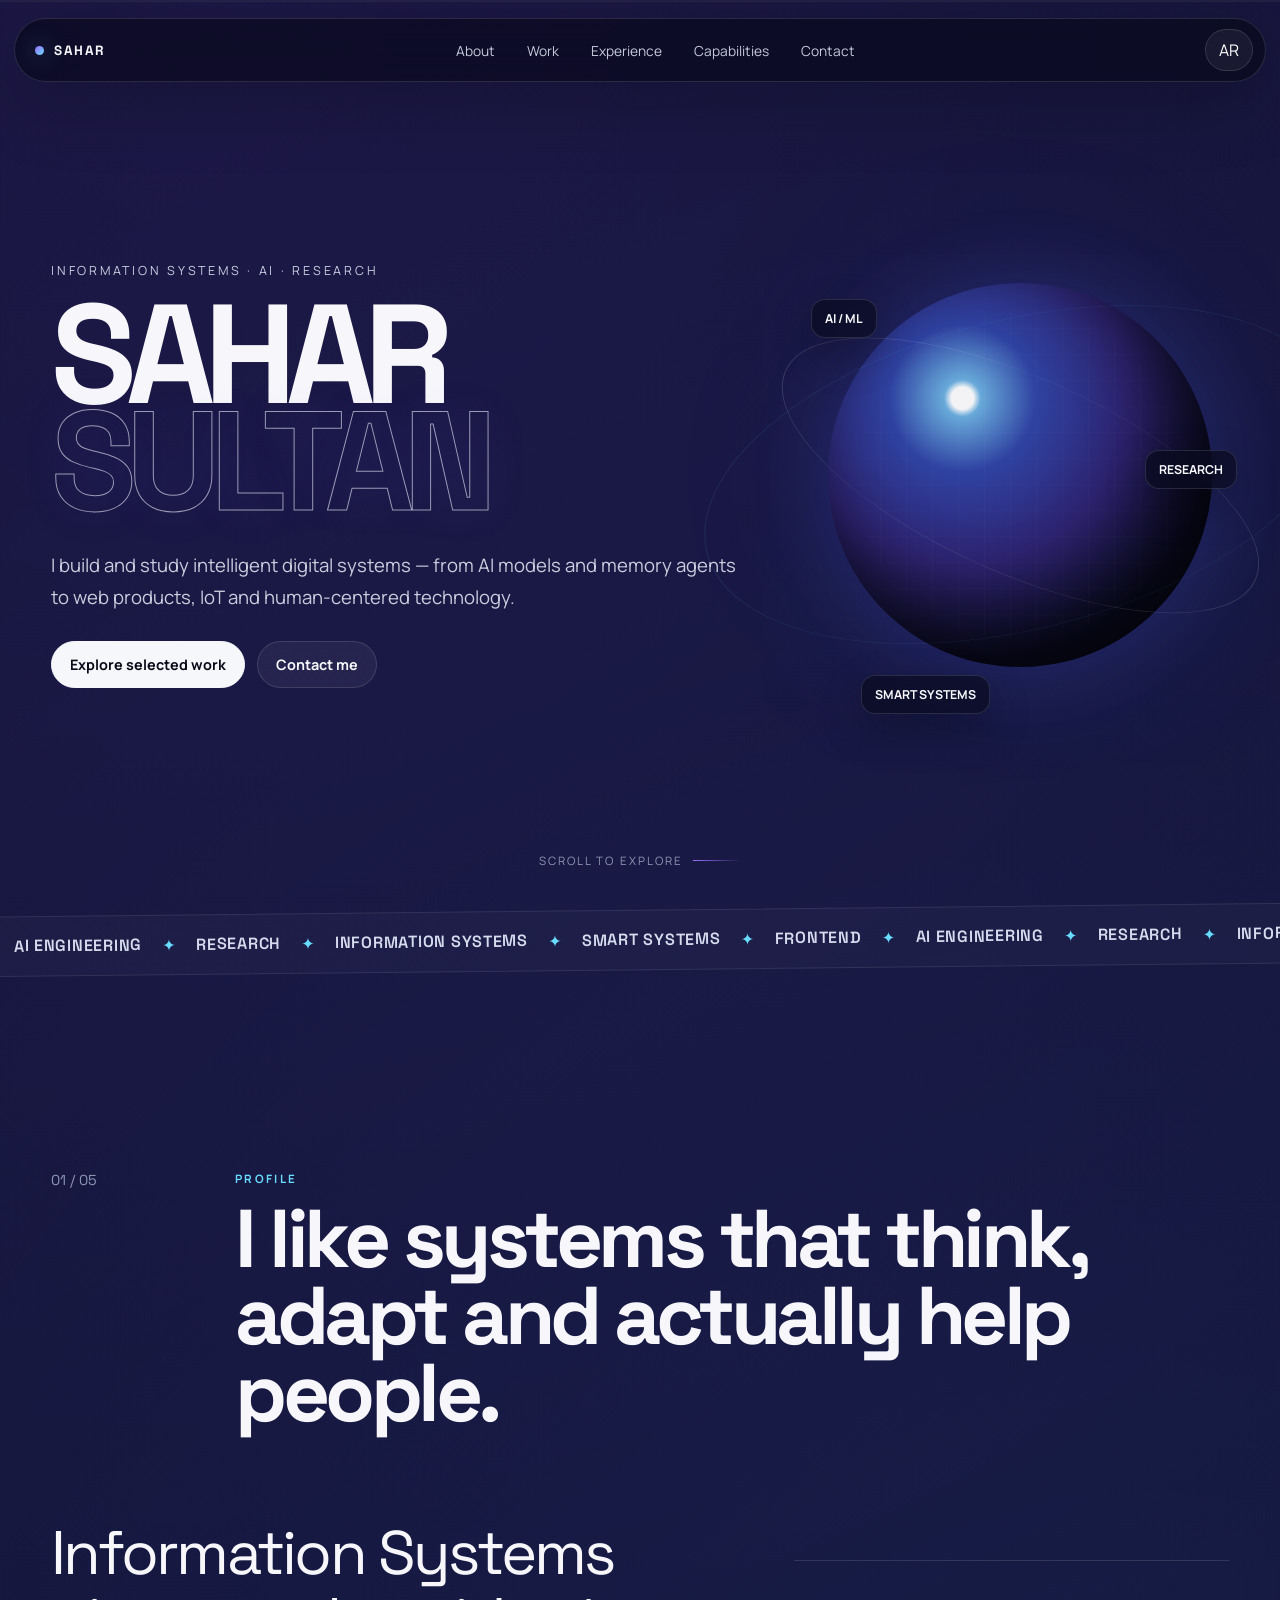
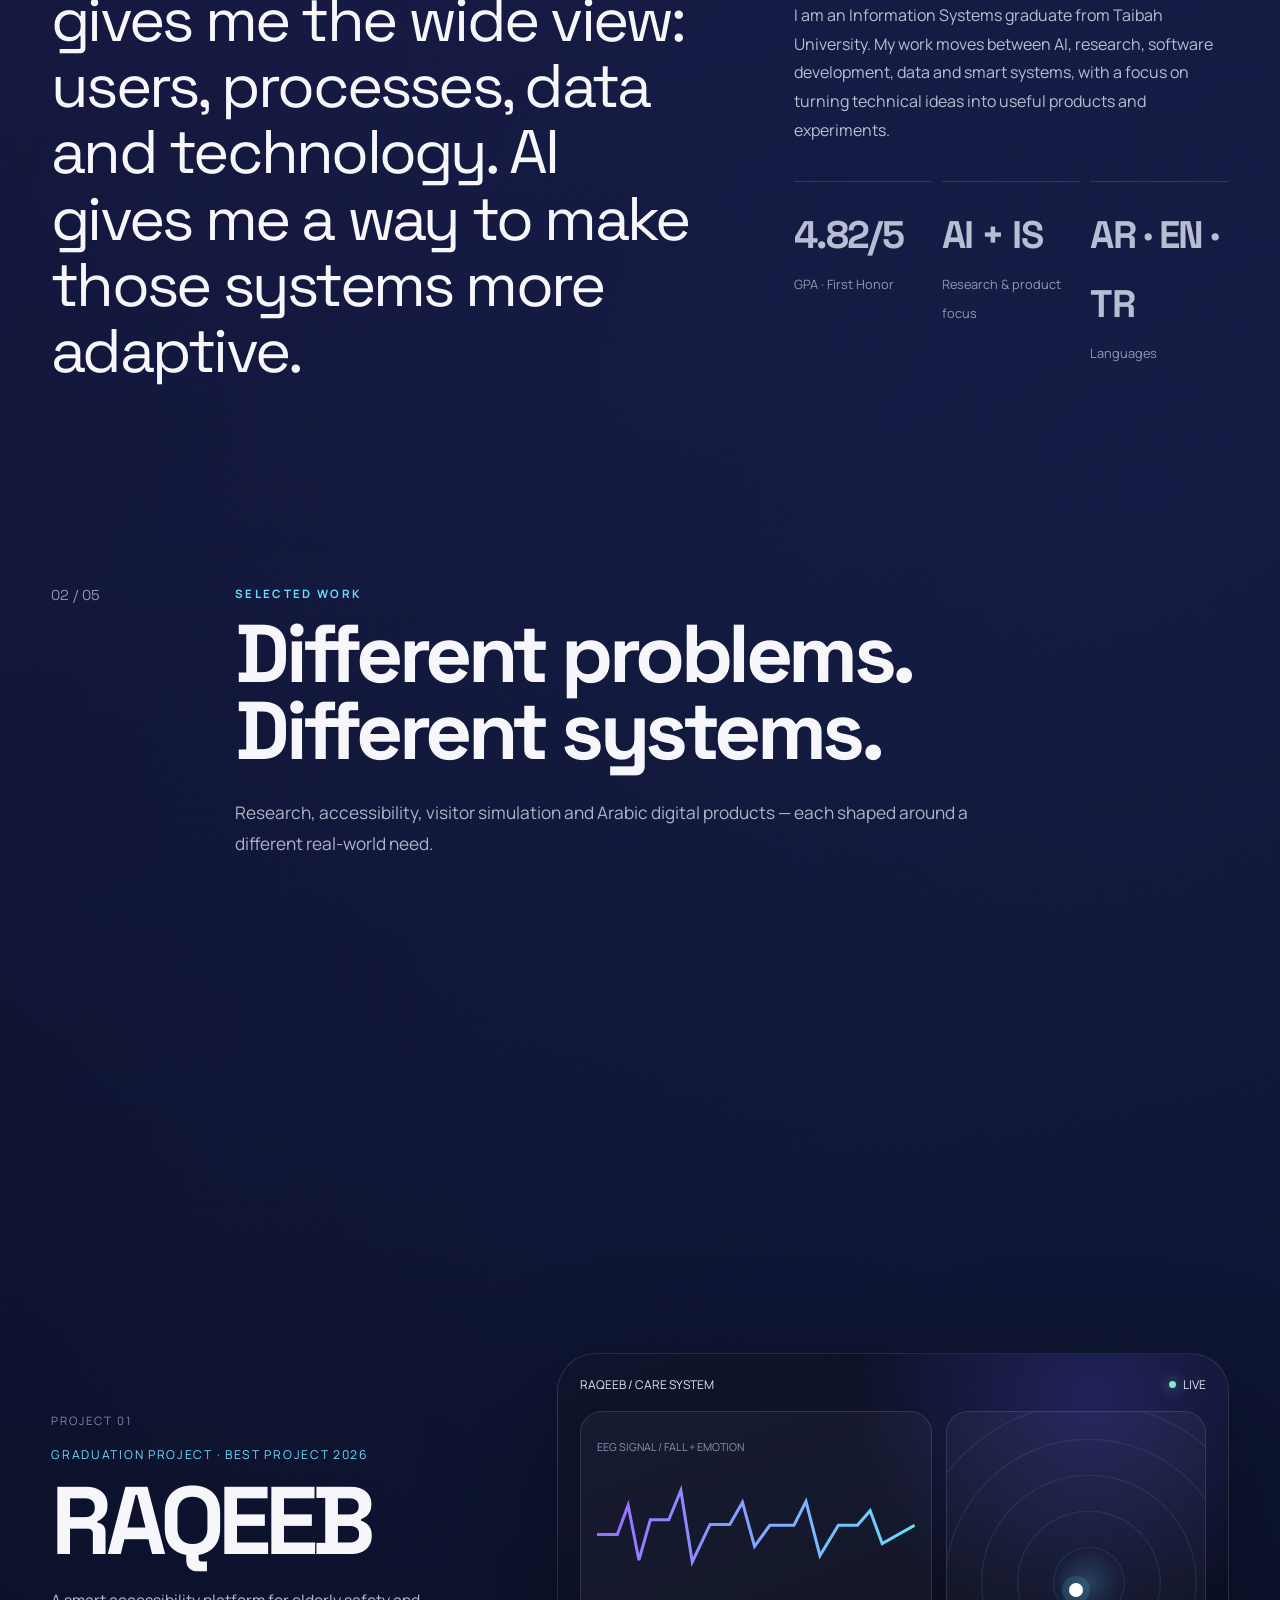
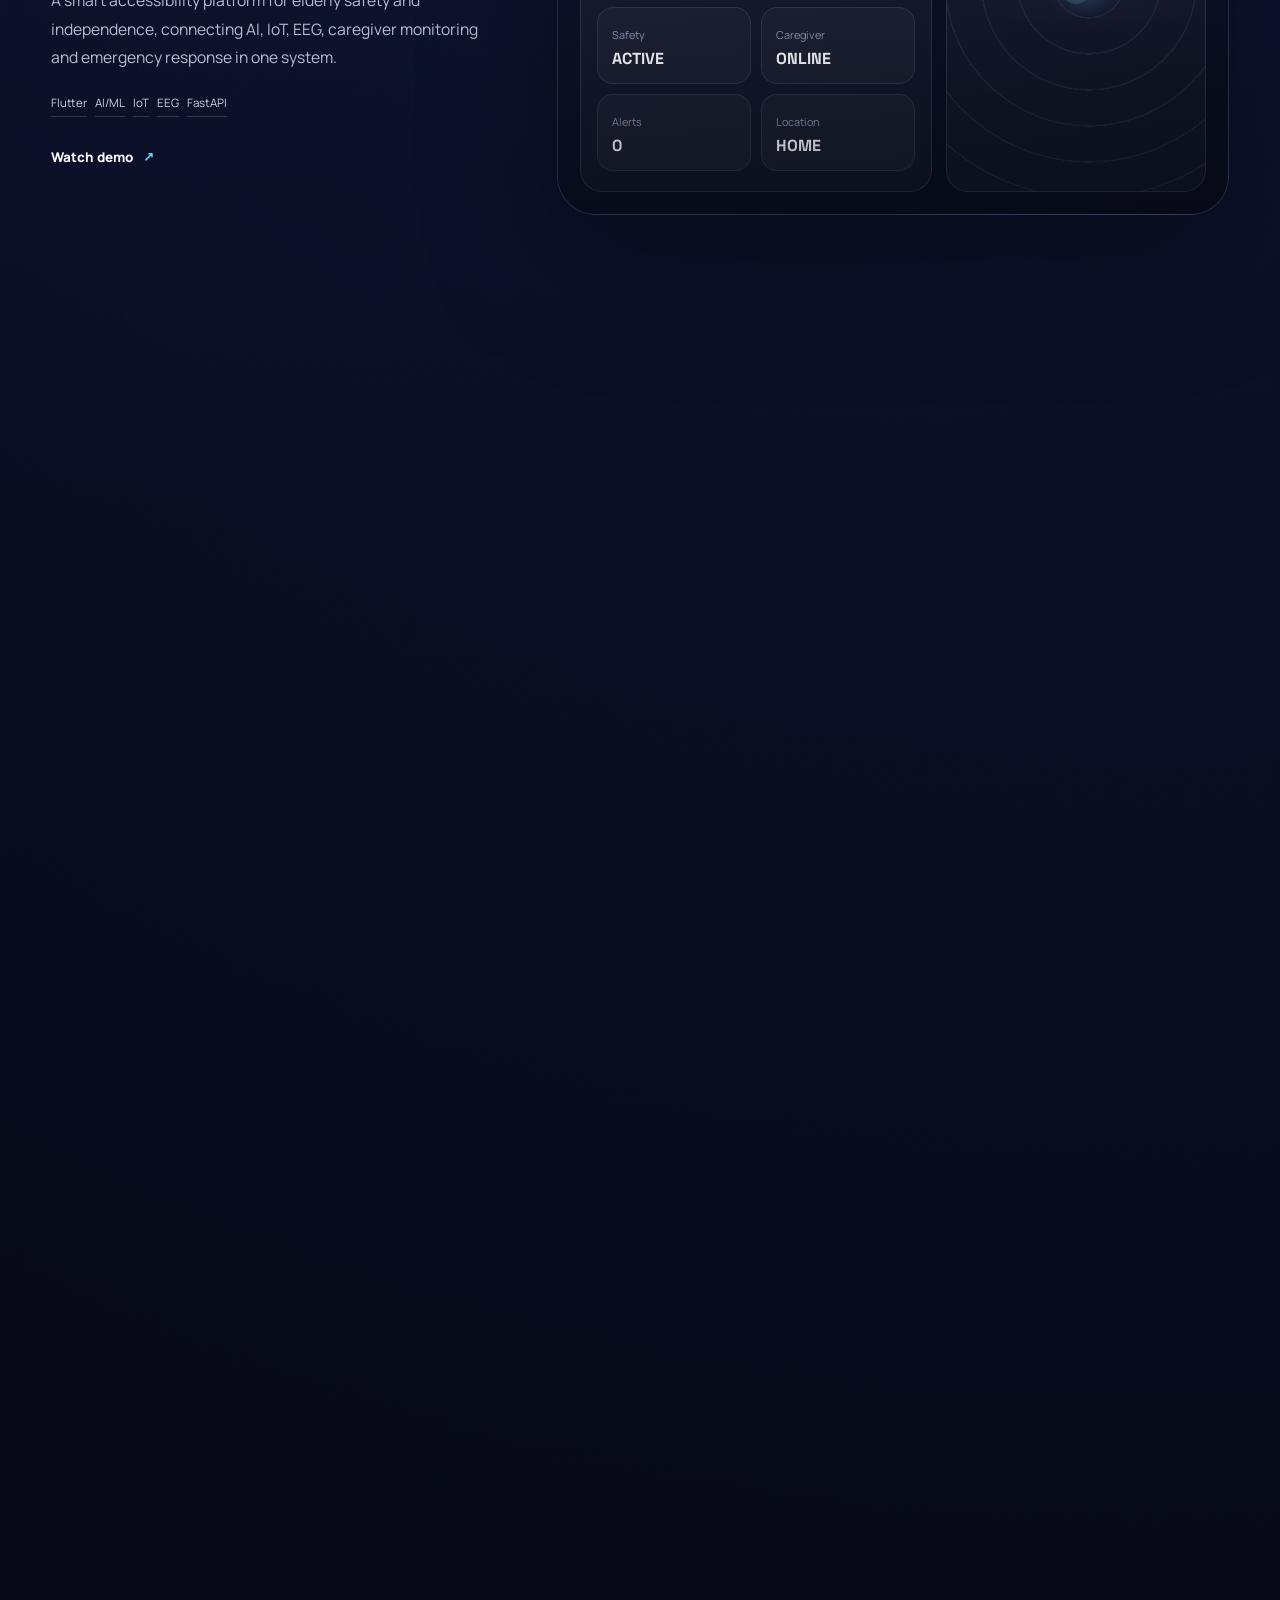
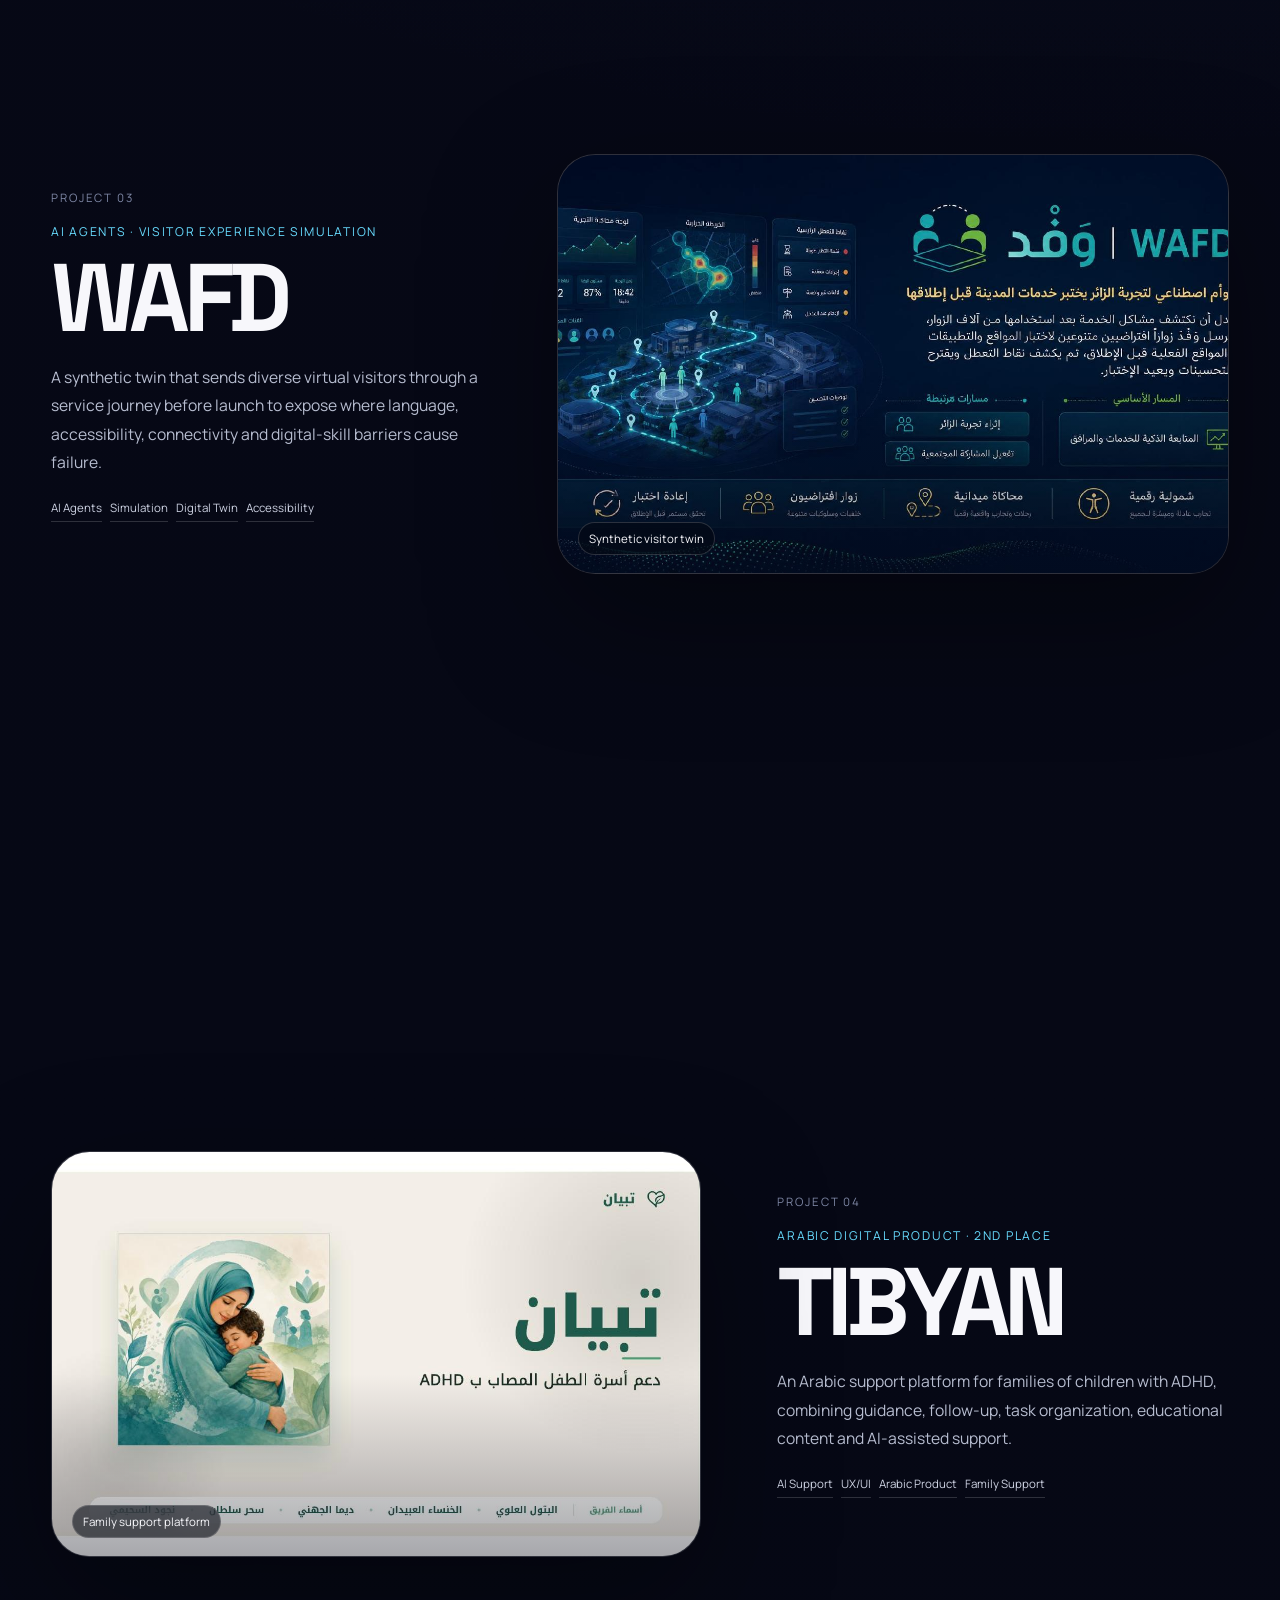
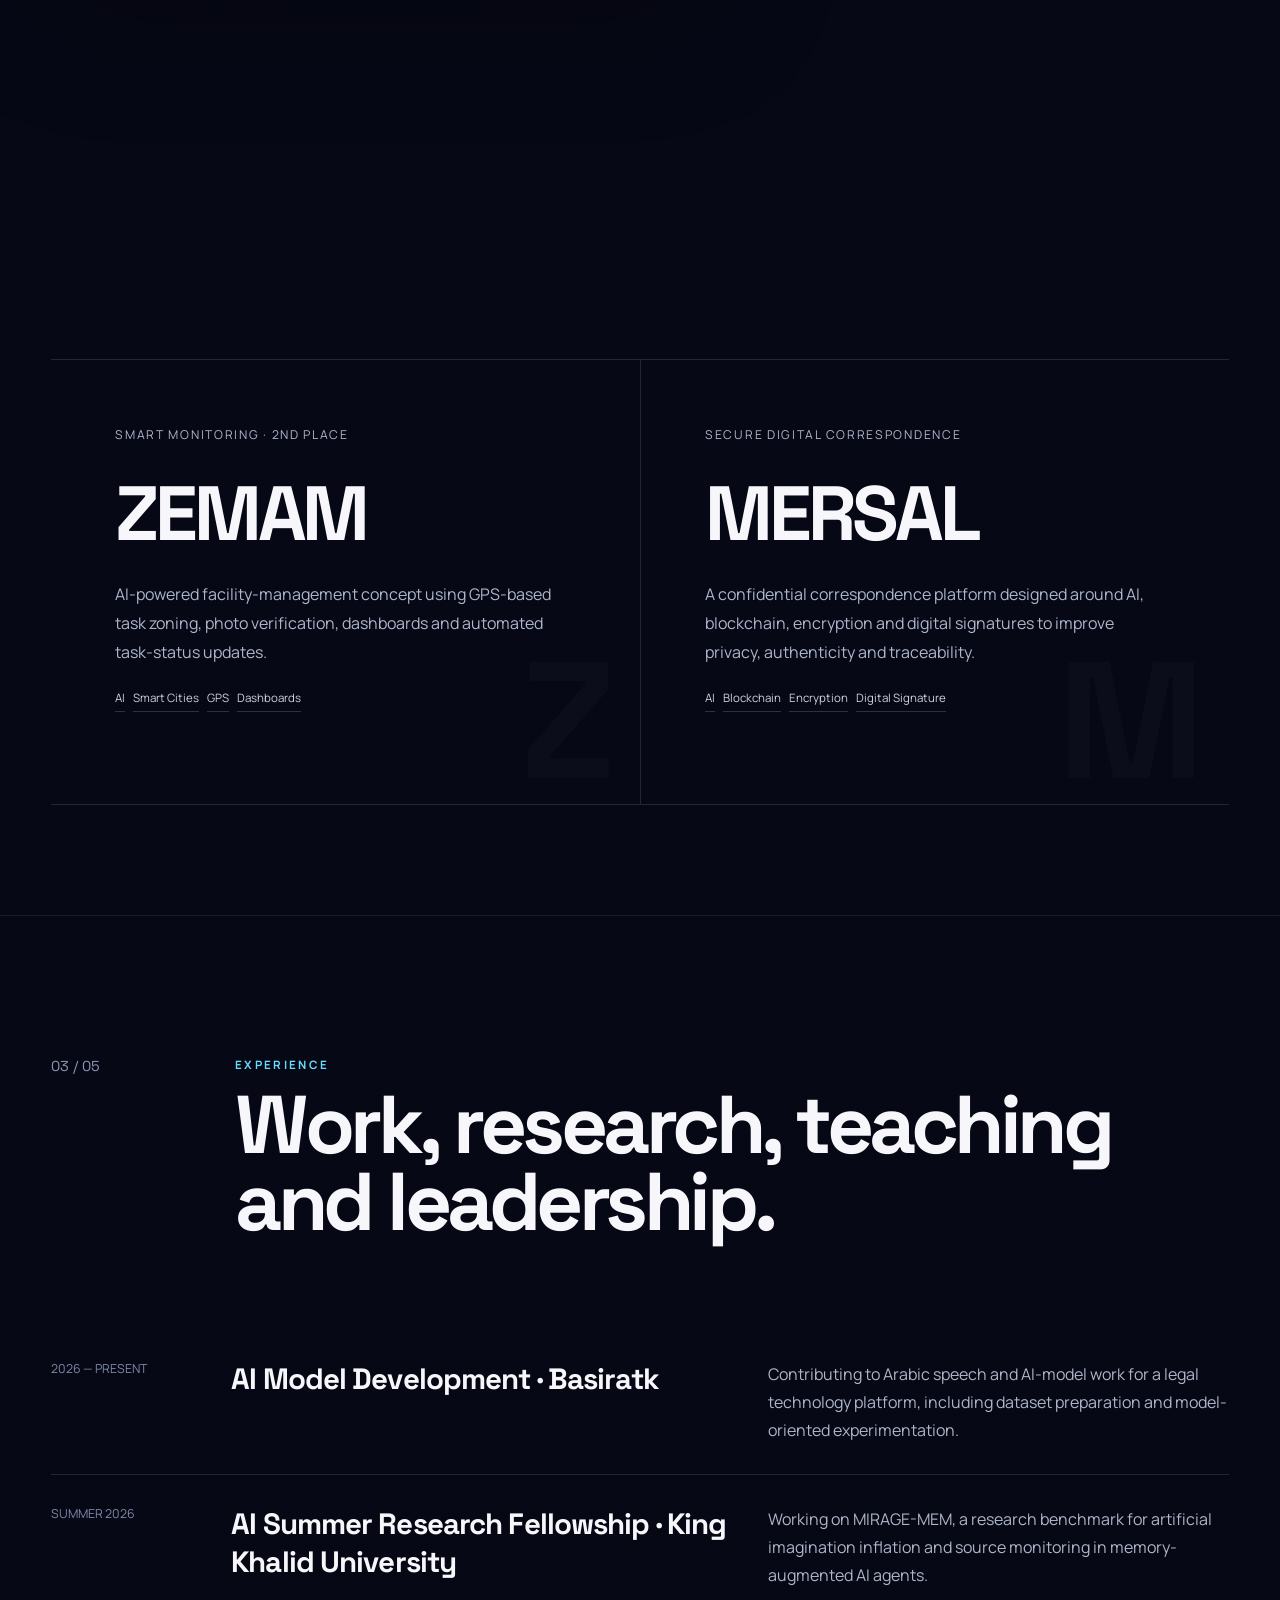
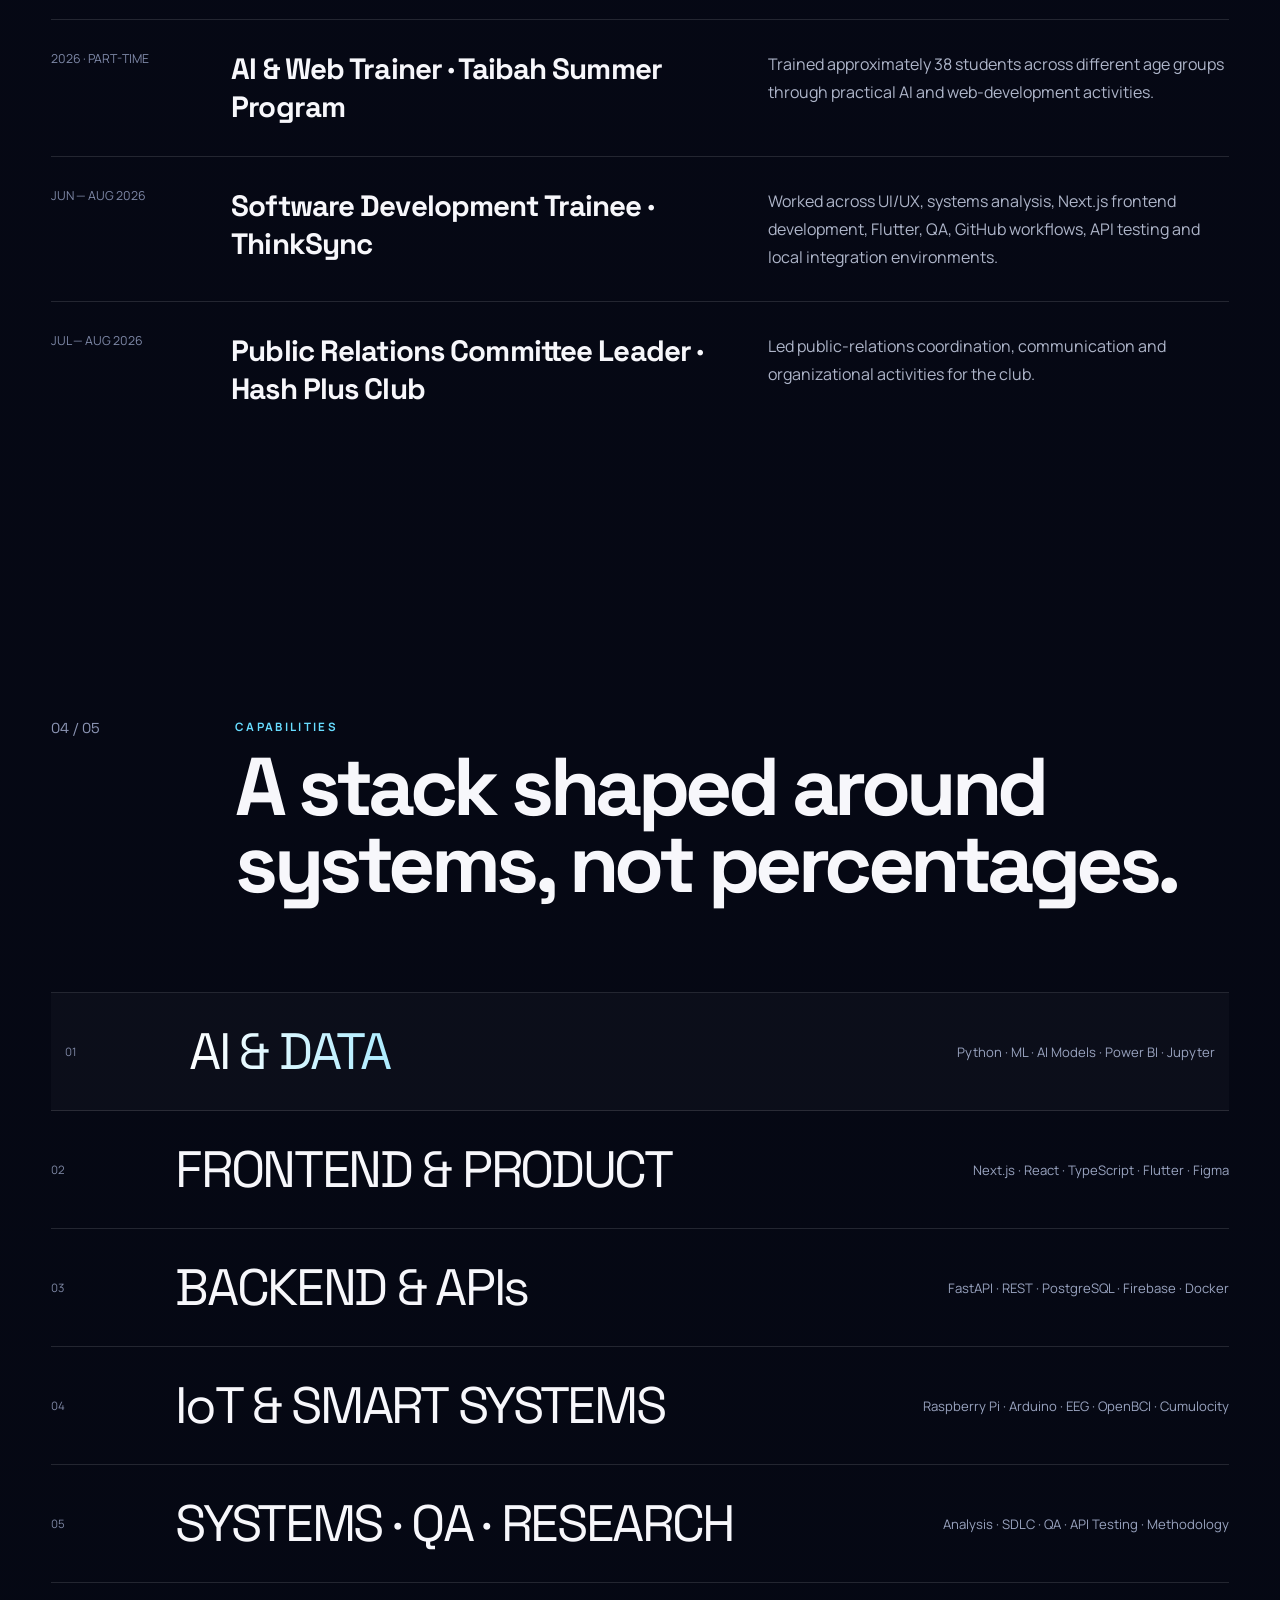
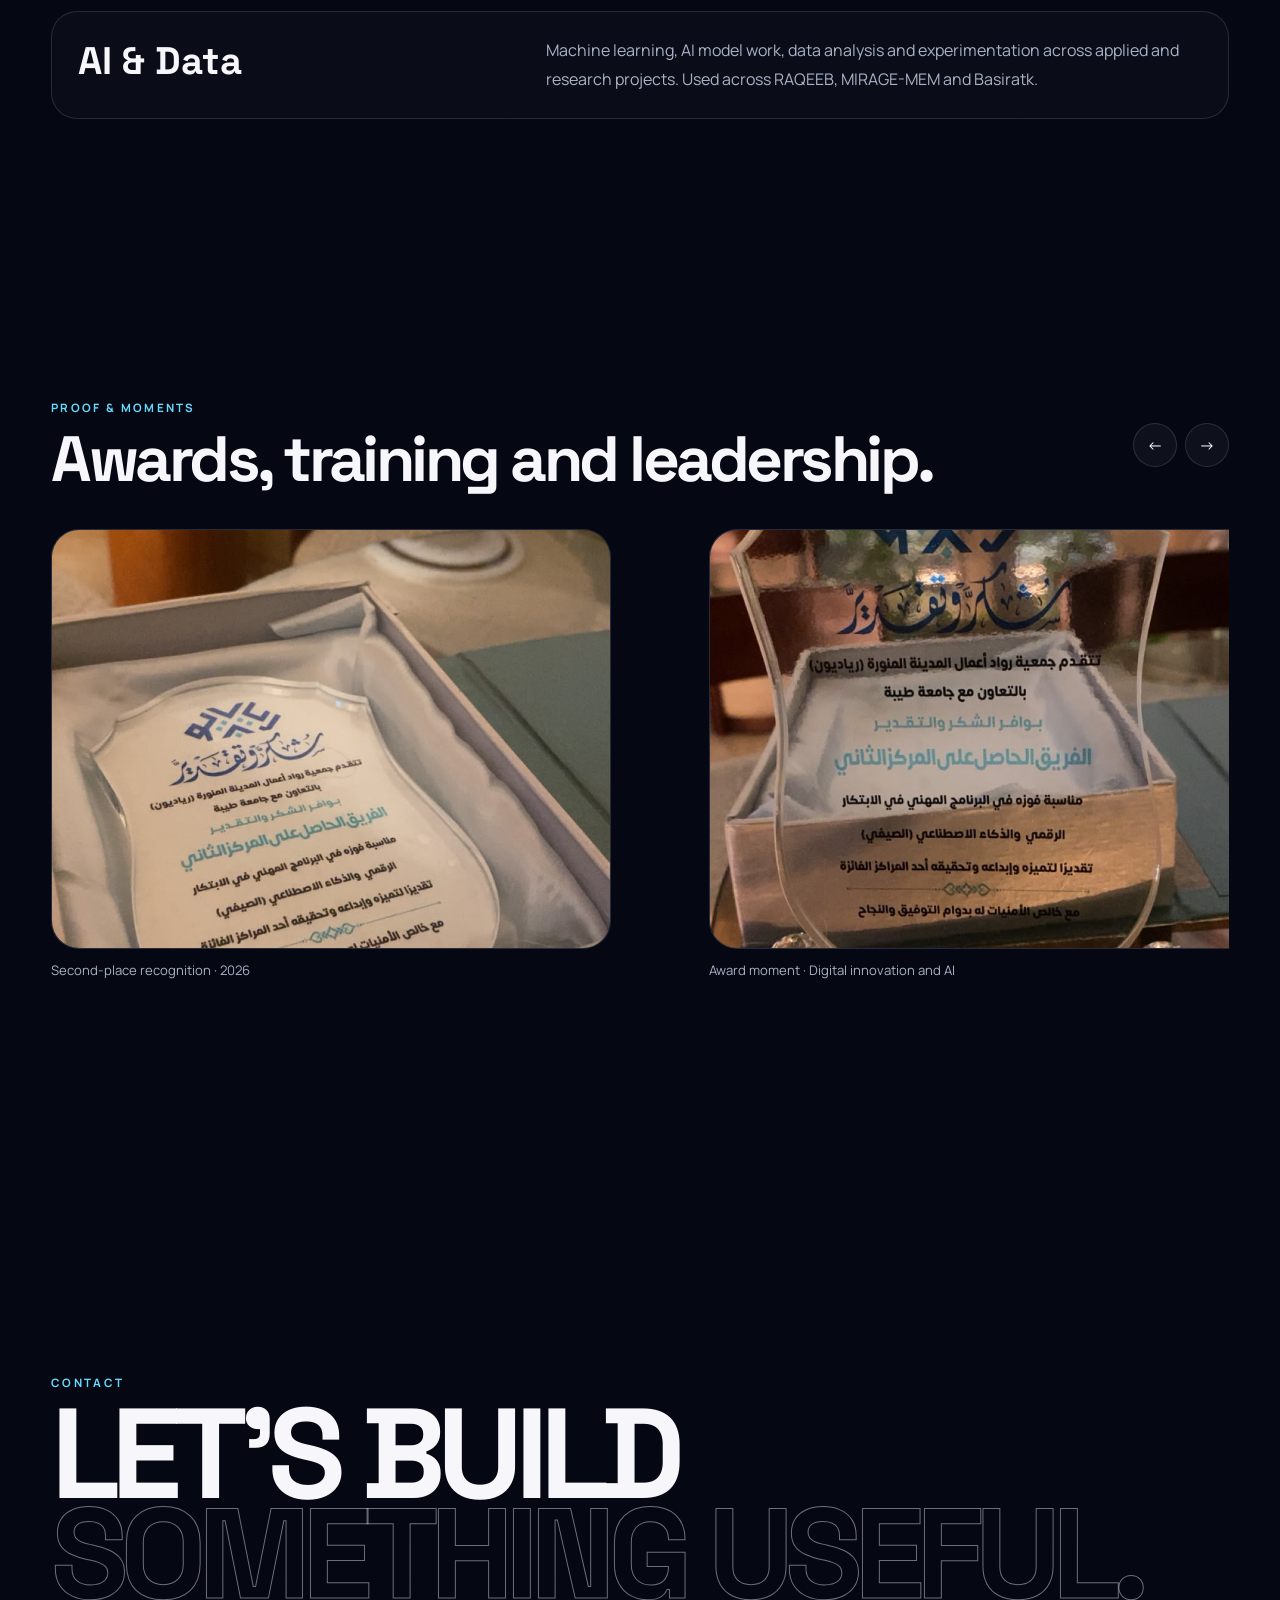
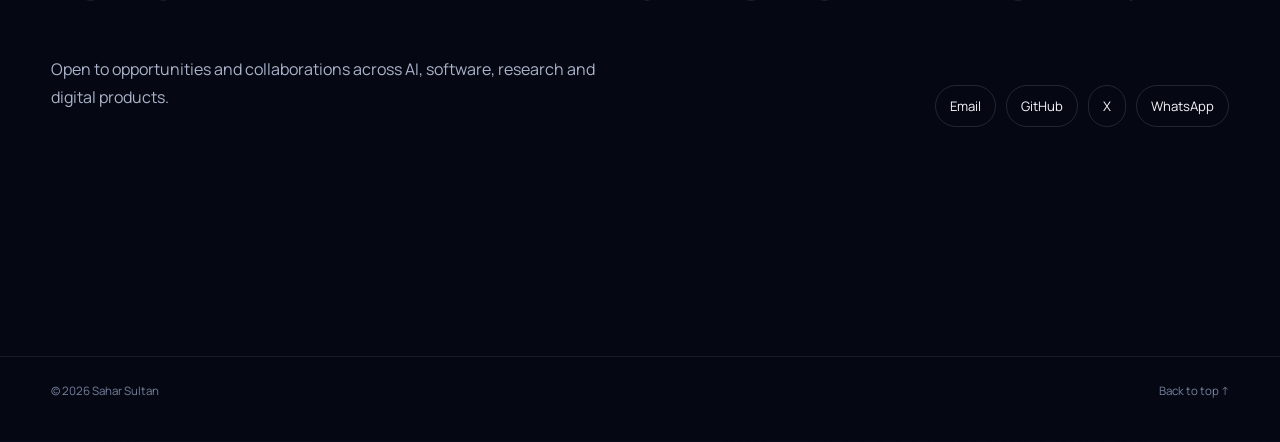
==== commit 9c540777: "Add files via upload" ====
--- a/index.html
+++ b/index.html
@@ -1,223 +1,80 @@
-<!DOCTYPE html>
+<!doctype html>
 <html lang="en" dir="ltr">
 <head>
-<meta charset="UTF-8">
-<meta name="viewport" content="width=device-width, initial-scale=1.0">
+<meta charset="utf-8">
+<meta name="viewport" content="width=device-width,initial-scale=1">
 <meta name="description" content="Sahar Sultan — Information Systems graduate working across AI, research, software, data, IoT and smart digital systems.">
-<meta name="theme-color" content="#060817">
-<title>Sahar Sultan | AI · Research · Information Systems</title>
+<meta name="theme-color" content="#070817">
+<title>Sahar Sultan — Portfolio</title>
 <link rel="preconnect" href="https://fonts.googleapis.com">
 <link rel="preconnect" href="https://fonts.gstatic.com" crossorigin>
-<link href="https://fonts.googleapis.com/css2?family=IBM+Plex+Sans+Arabic:wght@300;400;500;600;700&family=Manrope:wght@300;400;500;600;700;800&display=swap" rel="stylesheet">
-<link rel="stylesheet" href="styles.css">
+<link href="https://fonts.googleapis.com/css2?family=IBM+Plex+Sans+Arabic:wght@300;400;500;600;700&family=Manrope:wght@300;400;500;600;700;800&family=Space+Grotesk:wght@400;500;600;700&display=swap" rel="stylesheet">
+<style>
+:root{
+ --bg:#070817;--bg2:#0b0c20;--ink:#f7f7fb;--muted:#aeb4c8;--line:rgba(255,255,255,.12);
+ --violet:#9b6dff;--violet2:#6c52ff;--blue:#4c7dff;--cyan:#68dcff;--mint:#80e9d0;--warm:#f6b36a;
+ --max:1360px;--pad:clamp(20px,4vw,58px);--radius:34px;--font:'Manrope',system-ui,sans-serif;--display:'Space Grotesk','Manrope',sans-serif;--arabic:'IBM Plex Sans Arabic',Tahoma,Arial,sans-serif
+}
+*{box-sizing:border-box}html{scroll-behavior:smooth;background:#050612}body{margin:0;color:var(--ink);font-family:var(--font);background:radial-gradient(circle at 15% 0%,rgba(118,79,255,.18),transparent 32%),radial-gradient(circle at 90% 18%,rgba(54,126,255,.14),transparent 30%),linear-gradient(180deg,#070817 0%,#050813 100%);overflow-x:hidden;min-height:100vh}html[dir="rtl"] body{font-family:var(--arabic)}a{color:inherit;text-decoration:none}button{font:inherit}.noise{position:fixed;inset:0;z-index:-4;pointer-events:none;opacity:.055;background-image:url("data:image/svg+xml,%3Csvg viewBox='0 0 180 180' xmlns='http://www.w3.org/2000/svg'%3E%3Cfilter id='n'%3E%3CfeTurbulence type='fractalNoise' baseFrequency='.9' numOctaves='4' stitchTiles='stitch'/%3E%3C/filter%3E%3Crect width='100%25' height='100%25' filter='url(%23n)' opacity='.8'/%3E%3C/svg%3E")}.atmo{position:fixed;inset:0;z-index:-5;overflow:hidden;pointer-events:none}.atmo:before,.atmo:after{content:"";position:absolute;border-radius:50%;filter:blur(110px);opacity:.16;animation:drift 18s ease-in-out infinite alternate}.atmo:before{width:52vw;height:52vw;background:#6c52ff;left:-20vw;top:-18vw}.atmo:after{width:48vw;height:48vw;background:#2c8cff;right:-18vw;top:34vh;animation-duration:24s}.depth{position:fixed;left:-8vw;right:-8vw;bottom:-20vh;height:52vh;z-index:-3;pointer-events:none;background:repeating-radial-gradient(ellipse at center bottom,transparent 0 44px,rgba(95,169,255,.07) 45px 46px);transform:perspective(600px) rotateX(69deg);transform-origin:bottom;opacity:.55}@keyframes drift{to{transform:translate(7vw,7vh) scale(1.08)}}
+.progress{position:fixed;top:0;left:0;width:100%;height:2px;background:rgba(255,255,255,.06);z-index:1000}.progress span{display:block;height:100%;width:0;background:linear-gradient(90deg,var(--violet),var(--blue),var(--cyan));box-shadow:0 0 18px rgba(104,220,255,.6)}
+.cursor,.cursor-ring{position:fixed;top:0;left:0;pointer-events:none;z-index:1200;opacity:0;border-radius:50%}.cursor{width:6px;height:6px;background:#fff}.cursor-ring{width:38px;height:38px;border:1px solid rgba(255,255,255,.35);transition:width .2s,height .2s,border-color .2s,opacity .2s}.cursor-ring.hot{width:62px;height:62px;border-color:rgba(104,220,255,.8)}
+.header{position:fixed;top:18px;left:50%;transform:translateX(-50%);width:min(calc(100% - 28px),1280px);height:64px;border:1px solid var(--line);background:rgba(7,8,23,.62);backdrop-filter:blur(24px);border-radius:999px;z-index:900;display:flex;align-items:center;justify-content:space-between;padding:0 12px 0 20px;box-shadow:0 20px 70px rgba(0,0,0,.22)}.brand{font-family:var(--display);font-weight:700;letter-spacing:.12em;font-size:.84rem;display:flex;align-items:center;gap:10px}.brand-dot{width:9px;height:9px;border-radius:50%;background:linear-gradient(135deg,var(--violet),var(--cyan));box-shadow:0 0 22px rgba(104,220,255,.5)}.nav{display:flex;align-items:center;gap:6px}.nav a{padding:9px 13px;color:#c6cadd;border-radius:999px;font-size:.86rem;transition:.25s}.nav a:hover,.nav a.active{color:#fff;background:rgba(255,255,255,.07)}.actions{display:flex;align-items:center;gap:8px}.lang{border:1px solid var(--line);background:rgba(255,255,255,.06);color:#fff;border-radius:999px;padding:9px 13px;cursor:pointer}.menu{display:none;width:42px;height:42px;border:1px solid var(--line);background:rgba(255,255,255,.05);border-radius:50%;position:relative}.menu:before,.menu:after{content:"";position:absolute;left:11px;right:11px;height:1px;background:#fff}.menu:before{top:16px}.menu:after{top:24px}.mobile-nav{display:none}
+main{overflow:clip}.shell{width:min(100%,var(--max));margin:0 auto;padding-left:var(--pad);padding-right:var(--pad)}.hero{min-height:100svh;position:relative;display:grid;align-items:center;padding:120px var(--pad) 70px}.hero-inner{width:min(100%,var(--max));margin:auto;display:grid;grid-template-columns:minmax(0,1.25fr) minmax(360px,.75fr);gap:clamp(30px,5vw,80px);align-items:center}.eyebrow{font-size:.78rem;text-transform:uppercase;letter-spacing:.22em;color:#c7ccdf;margin:0 0 22px}.hero h1{font-family:var(--display);font-size:clamp(4.7rem,11vw,10.6rem);line-height:.76;letter-spacing:-.075em;margin:0;max-width:1000px}.hero h1 span{display:block}.hero h1 .outline{color:transparent;-webkit-text-stroke:1px rgba(238,241,255,.6);text-shadow:0 0 45px rgba(108,82,255,.08)}.hero-copy{position:relative;z-index:2}.hero-lead{max-width:740px;color:#c8cddd;font-size:clamp(1rem,1.45vw,1.22rem);line-height:1.75;margin:34px 0 28px}.hero-actions{display:flex;flex-wrap:wrap;align-items:center;gap:12px}.cta{display:inline-flex;align-items:center;justify-content:center;gap:10px;border-radius:999px;padding:13px 18px;border:1px solid var(--line);background:rgba(255,255,255,.055);font-weight:700;font-size:.9rem;transition:.28s}.cta.primary{background:#f6f7fb;color:#090a17;border-color:#f6f7fb}.cta:hover{transform:translateY(-3px);border-color:rgba(104,220,255,.45)}.hero-art{height:min(70vh,700px);position:relative;display:grid;place-items:center}.world{width:min(30vw,430px);aspect-ratio:1;border-radius:50%;position:relative;background:radial-gradient(circle at 35% 30%,rgba(255,255,255,.95) 0 3%,rgba(123,205,255,.8) 5%,rgba(69,108,255,.5) 20%,rgba(112,69,255,.24) 45%,rgba(8,10,30,.9) 73%);box-shadow:inset -28px -38px 80px rgba(0,0,0,.62),0 0 80px rgba(92,99,255,.18),0 0 180px rgba(42,118,255,.12);animation:float 7s ease-in-out infinite}.world:before,.world:after{content:"";position:absolute;inset:-17%;border-radius:50%;border:1px solid rgba(255,255,255,.14);transform:rotate(24deg) scaleY(.38)}.world:after{inset:-34%;border-color:rgba(104,220,255,.1);transform:rotate(-14deg) scaleY(.48)}.world-grid{position:absolute;inset:7%;border-radius:50%;overflow:hidden;opacity:.22;background:repeating-linear-gradient(90deg,transparent 0 25px,rgba(255,255,255,.18) 26px),repeating-linear-gradient(0deg,transparent 0 25px,rgba(255,255,255,.12) 26px)}.float-chip{position:absolute;padding:10px 13px;border-radius:14px;border:1px solid var(--line);background:rgba(8,10,28,.65);backdrop-filter:blur(18px);font-size:.77rem;font-weight:700;box-shadow:0 16px 40px rgba(0,0,0,.25)}.chip-a{left:0;top:22%}.chip-b{right:-2%;top:46%}.chip-c{left:12%;bottom:12%}.hero-scroll{position:absolute;bottom:32px;left:50%;transform:translateX(-50%);font-size:.72rem;text-transform:uppercase;letter-spacing:.18em;color:#8f97b3;display:flex;align-items:center;gap:10px}.hero-scroll i{display:block;width:48px;height:1px;background:linear-gradient(90deg,var(--violet),transparent)}@keyframes float{50%{transform:translateY(-14px)}}
+.marquee{border-block:1px solid rgba(255,255,255,.09);overflow:hidden;background:rgba(255,255,255,.02);transform:rotate(-.6deg) scale(1.01);margin:10px 0 60px}.track{display:flex;width:max-content;animation:marquee 30s linear infinite}.track span{padding:18px 20px;white-space:nowrap;font-family:var(--display);font-weight:600;letter-spacing:.04em;color:#d8dcef}.track b{padding:18px 0;color:var(--cyan);font-weight:400}@keyframes marquee{to{transform:translateX(-50%)}}
+.section{padding:clamp(90px,11vw,170px) 0;position:relative}.section-head{display:grid;grid-template-columns:160px 1fr;gap:24px;align-items:start;margin-bottom:clamp(50px,7vw,92px)}.section-no{font-family:var(--display);font-size:.9rem;color:#8b94b3}.kicker{margin:0 0 14px;color:var(--cyan);font-size:.72rem;text-transform:uppercase;letter-spacing:.2em;font-weight:700}.section-title{font-family:var(--display);font-size:clamp(2.8rem,6.4vw,6.2rem);line-height:.94;letter-spacing:-.055em;margin:0;max-width:1000px}.section-copy{color:var(--muted);font-size:clamp(1rem,1.35vw,1.18rem);line-height:1.8;max-width:780px;margin:28px 0 0}
+.about-grid{display:grid;grid-template-columns:1.2fr .8fr;gap:clamp(40px,7vw,100px);align-items:end}.about-statement{font-family:var(--display);font-size:clamp(2.1rem,4.8vw,4.8rem);line-height:1.08;letter-spacing:-.045em;margin:0}.about-side{border-top:1px solid var(--line);padding-top:24px;color:#b8bed1;line-height:1.8}.facts{margin-top:36px;display:grid;grid-template-columns:repeat(3,1fr);gap:10px}.fact{padding:18px 0;border-top:1px solid var(--line)}.fact strong{display:block;font-family:var(--display);font-size:clamp(1.5rem,3vw,3rem);letter-spacing:-.04em}.fact span{color:#8f98b4;font-size:.8rem}
+.work{padding-top:60px}.project{min-height:110svh;display:grid;align-items:center;position:relative;padding:clamp(70px,8vw,120px) 0}.project-grid{display:grid;grid-template-columns:minmax(300px,.78fr) minmax(0,1.22fr);gap:clamp(40px,6vw,90px);align-items:center}.project.reverse .project-grid{grid-template-columns:minmax(0,1.18fr) minmax(300px,.82fr)}.project.reverse .project-copy{order:2}.project.reverse .project-visual{order:1}.project-index{font-size:.72rem;color:#7f88a6;letter-spacing:.16em;margin-bottom:18px}.project-label{font-size:.76rem;text-transform:uppercase;letter-spacing:.14em;color:var(--cyan);margin:0 0 18px}.project h3{font-family:var(--display);font-size:clamp(3.3rem,7.5vw,7.7rem);line-height:.85;letter-spacing:-.065em;margin:0 0 24px}.project-copy>p:not(.project-label):not(.project-index){color:#b7bdd0;line-height:1.8;font-size:clamp(.98rem,1.2vw,1.12rem);max-width:560px}.meta-row{display:flex;flex-wrap:wrap;gap:8px;margin:24px 0 28px}.meta-row span{font-size:.72rem;border-bottom:1px solid rgba(255,255,255,.16);padding:0 0 6px;color:#cdd2e2}.project-link{font-weight:800;font-size:.84rem;display:inline-flex;align-items:center;gap:10px}.project-link:after{content:"↗";color:var(--cyan)}
+.project-visual{position:relative}.frame{position:relative;border-radius:clamp(22px,3vw,40px);overflow:hidden;border:1px solid var(--line);background:linear-gradient(145deg,rgba(255,255,255,.08),rgba(255,255,255,.025));box-shadow:0 45px 130px rgba(0,0,0,.36)}.frame img{display:block;width:100%;height:100%;object-fit:cover;transition:transform .6s ease}.frame:hover img{transform:scale(1.025)}.frame.landscape{aspect-ratio:16/10}.frame.tall{aspect-ratio:4/5}.frame:after{content:"";position:absolute;inset:0;pointer-events:none;background:linear-gradient(180deg,transparent 55%,rgba(4,6,17,.35))}.frame-tag{position:absolute;left:20px;bottom:18px;z-index:2;font-size:.72rem;border:1px solid rgba(255,255,255,.16);padding:8px 10px;border-radius:999px;background:rgba(5,7,18,.58);backdrop-filter:blur(14px)}html[dir="rtl"] .frame-tag{left:auto;right:20px}
+.raqeeb-ui{aspect-ratio:16/11;padding:22px;background:radial-gradient(circle at 80% 10%,rgba(94,89,255,.24),transparent 35%),linear-gradient(160deg,#10142c,#080b19);display:grid;grid-template-rows:auto 1fr;gap:18px}.ui-top{display:flex;justify-content:space-between;align-items:center;color:#dfe4f5;font-size:.75rem}.live{display:flex;align-items:center;gap:7px}.live:before{content:"";width:7px;height:7px;background:var(--mint);border-radius:50%;box-shadow:0 0 14px rgba(128,233,208,.8)}.ui-body{display:grid;grid-template-columns:1.15fr .85fr;gap:14px}.ui-panel{border:1px solid rgba(255,255,255,.11);border-radius:22px;background:rgba(255,255,255,.035);padding:16px}.ui-wave{height:48%;display:grid;align-items:center}.ui-wave svg{width:100%;height:110px}.ui-wave polyline{fill:none;stroke:url(#waveGrad);stroke-width:3;vector-effect:non-scaling-stroke}.ui-small{font-size:.68rem;color:#8993b2}.ui-stats{display:grid;grid-template-columns:repeat(2,1fr);gap:10px;margin-top:12px}.ui-stat{padding:14px;border:1px solid rgba(255,255,255,.09);border-radius:16px;background:rgba(255,255,255,.03)}.ui-stat b{display:block;margin-top:4px;font-family:var(--display)}.ui-map{position:relative;overflow:hidden}.ui-map:before{content:"";position:absolute;inset:0;background:radial-gradient(circle at 55% 45%,rgba(104,220,255,.22),transparent 14%),repeating-radial-gradient(circle at 55% 45%,transparent 0 34px,rgba(104,220,255,.11) 35px 36px);opacity:.8}.ui-person{position:absolute;left:50%;top:47%;transform:translate(-50%,-50%);width:14px;height:14px;border-radius:50%;background:#fff;box-shadow:0 0 0 7px rgba(104,220,255,.15),0 0 30px rgba(104,220,255,.4)}
+.memory{aspect-ratio:16/11;padding:26px;background:radial-gradient(circle at 50% 45%,rgba(132,89,255,.22),transparent 32%),linear-gradient(160deg,#0e102a,#080a19);overflow:hidden}.memory-title{font-size:.74rem;color:#8e98b6;letter-spacing:.14em}.memory-stage{position:relative;height:calc(100% - 30px)}.memory-node{position:absolute;width:74px;height:74px;border-radius:50%;display:grid;place-items:center;text-align:center;font-size:.63rem;border:1px solid rgba(255,255,255,.16);background:rgba(255,255,255,.045);backdrop-filter:blur(14px);box-shadow:0 20px 50px rgba(0,0,0,.25)}.n1{left:6%;top:44%}.n2{left:32%;top:15%;border-color:rgba(155,109,255,.55)}.n3{left:35%;bottom:9%;border-color:rgba(104,220,255,.45)}.n4{right:25%;top:40%}.n5{right:5%;top:40%;border-color:rgba(246,179,106,.45)}.memory-line{position:absolute;height:1px;transform-origin:left;background:linear-gradient(90deg,rgba(155,109,255,.65),rgba(104,220,255,.18));opacity:.65}.l1{left:14%;top:51%;width:28%;transform:rotate(-29deg)}.l2{left:14%;top:52%;width:30%;transform:rotate(28deg)}.l3{left:40%;top:24%;width:36%;transform:rotate(25deg)}.l4{left:41%;bottom:20%;width:35%;transform:rotate(-20deg)}.l5{left:70%;top:51%;width:25%}.memory-metrics{position:absolute;right:5%;bottom:4%;display:flex;gap:14px}.memory-metrics div{padding:10px 12px;border-left:1px solid var(--line)}.memory-metrics b{display:block;font-family:var(--display);font-size:1.25rem}.memory-metrics span{font-size:.58rem;color:#828caa;text-transform:uppercase;letter-spacing:.08em}
+.minis{padding:110px 0}.mini-grid{display:grid;grid-template-columns:1fr 1fr;border-top:1px solid var(--line);border-bottom:1px solid var(--line)}.mini{padding:clamp(36px,5vw,70px);min-height:360px;position:relative}.mini+ .mini{border-left:1px solid var(--line)}html[dir="rtl"] .mini+ .mini{border-left:0;border-right:1px solid var(--line)}.mini h3{font-family:var(--display);font-size:clamp(3rem,6vw,6rem);margin:0 0 18px;letter-spacing:-.055em}.mini p{color:#aeb6cc;line-height:1.8;max-width:520px}.mini .ghost{position:absolute;right:4%;bottom:-5%;font-family:var(--display);font-size:clamp(6rem,13vw,13rem);font-weight:700;color:rgba(255,255,255,.025);pointer-events:none}html[dir="rtl"] .mini .ghost{right:auto;left:4%}
+.experience{border-top:1px solid rgba(255,255,255,.08)}.timeline{display:grid;gap:0}.exp{display:grid;grid-template-columns:150px 1.1fr 1fr;gap:30px;padding:30px 0;border-top:1px solid var(--line);align-items:start}.exp:first-child{border-top:0}.exp time{color:#7f89a8;font-size:.77rem}.exp h3{margin:0;font-family:var(--display);font-size:clamp(1.3rem,2.3vw,2.2rem);letter-spacing:-.03em}.exp p{margin:0;color:#aeb5c9;line-height:1.75}
+.capabilities{overflow:hidden}.cap-list{border-top:1px solid var(--line)}.cap{display:grid;grid-template-columns:100px 1fr auto;gap:24px;align-items:center;padding:26px 0;border-bottom:1px solid var(--line);cursor:pointer;transition:.25s}.cap:hover,.cap.active{padding-left:14px;padding-right:14px;background:rgba(255,255,255,.025)}.cap-no{font-size:.72rem;color:#7f88a5}.cap-title{font-family:var(--display);font-size:clamp(1.8rem,4vw,4rem);letter-spacing:-.045em}.cap-tools{color:#99a3bf;font-size:.82rem;max-width:460px;text-align:right}.cap.active .cap-title{background:linear-gradient(90deg,#fff,var(--cyan),var(--violet));-webkit-background-clip:text;background-clip:text;color:transparent}html[dir="rtl"] .cap-tools{text-align:left}.cap-detail{margin-top:28px;border:1px solid var(--line);border-radius:26px;padding:24px 26px;background:rgba(255,255,255,.025);display:grid;grid-template-columns:1fr 1.5fr;gap:30px}.cap-detail h3{font-family:var(--display);font-size:clamp(1.7rem,3vw,3rem);margin:0}.cap-detail p{margin:0;color:#aab2c8;line-height:1.8}
+.proof{overflow:hidden}.proof-toolbar{display:flex;justify-content:space-between;align-items:center;margin-bottom:24px}.proof-actions{display:flex;gap:8px}.proof-actions button{width:44px;height:44px;border-radius:50%;border:1px solid var(--line);background:rgba(255,255,255,.04);color:#fff;cursor:pointer}.film{display:flex;gap:18px;overflow-x:auto;scrollbar-width:none;scroll-snap-type:x mandatory;padding-bottom:10px}.film::-webkit-scrollbar{display:none}.shot{flex:0 0 min(72vw,560px);scroll-snap-align:start}.shot-media{aspect-ratio:4/3;border-radius:28px;overflow:hidden;border:1px solid var(--line);background:#0b0e1c}.shot-media img{width:100%;height:100%;object-fit:cover;display:block}.shot figcaption{margin-top:12px;color:#a8b0c5;font-size:.82rem}
+.contact{min-height:90svh;display:grid;align-items:center}.contact h2{font-family:var(--display);font-size:clamp(4.1rem,10vw,10.5rem);line-height:.78;letter-spacing:-.07em;margin:0 0 36px}.contact h2 span{display:block}.contact h2 .soft{color:transparent;-webkit-text-stroke:1px rgba(255,255,255,.42)}.contact-row{display:flex;justify-content:space-between;gap:40px;align-items:end}.contact-copy{max-width:560px;color:#aab3c9;line-height:1.75}.social{display:flex;flex-wrap:wrap;gap:10px;justify-content:flex-end}.social a{border:1px solid var(--line);border-radius:999px;padding:11px 14px;font-size:.82rem;transition:.25s}.social a:hover{background:#fff;color:#090a16}.footer{padding:26px var(--pad) 44px;color:#77809d;border-top:1px solid rgba(255,255,255,.08);display:flex;justify-content:space-between;gap:20px;font-size:.72rem}
+.reveal{opacity:0;transform:translateY(28px);transition:opacity .8s cubic-bezier(.2,.8,.2,1),transform .8s cubic-bezier(.2,.8,.2,1)}.reveal.visible{opacity:1;transform:none}
+@media(max-width:1000px){.hero-inner{grid-template-columns:1fr}.hero-art{height:420px}.world{width:min(55vw,330px)}.hero h1{font-size:clamp(4.5rem,15vw,8rem)}.project-grid,.project.reverse .project-grid{grid-template-columns:1fr}.project.reverse .project-copy,.project.reverse .project-visual{order:initial}.project{min-height:auto}.project-copy{max-width:760px}.section-head{grid-template-columns:80px 1fr}.exp{grid-template-columns:110px 1fr}.exp p{grid-column:2}.cap-detail{grid-template-columns:1fr}.about-grid{grid-template-columns:1fr}.about-side{max-width:720px}.facts{max-width:720px}}@media(max-width:760px){.header{height:58px;top:10px}.nav{display:none}.menu{display:block}.mobile-nav{position:fixed;inset:0;z-index:850;background:rgba(6,7,18,.96);backdrop-filter:blur(24px);padding:110px 28px 36px;display:flex;flex-direction:column;gap:6px;opacity:0;visibility:hidden;transition:.28s}.mobile-nav.open{opacity:1;visibility:visible}.mobile-nav a{font-family:var(--display);font-size:clamp(2rem,10vw,4rem);padding:8px 0;border-bottom:1px solid var(--line)}.hero{padding-top:90px}.hero-inner{gap:20px}.hero-art{height:340px;order:-1}.world{width:min(67vw,290px)}.float-chip{font-size:.64rem}.chip-a{left:2%}.chip-b{right:0}.hero h1{font-size:clamp(4.2rem,20vw,7rem)}.hero-scroll{display:none}.marquee{margin-top:0}.section{padding:90px 0}.section-head{grid-template-columns:1fr;gap:10px}.section-title{font-size:clamp(2.7rem,13vw,4.5rem)}.facts{grid-template-columns:1fr 1fr}.fact:last-child{grid-column:1/-1}.project{padding:80px 0}.project h3{font-size:clamp(3.5rem,18vw,6rem)}.ui-body{grid-template-columns:1fr}.ui-map{min-height:130px}.memory-node{width:58px;height:58px;font-size:.52rem}.memory-metrics{left:5%;right:auto;bottom:1%;gap:8px}.mini-grid{grid-template-columns:1fr}.mini+ .mini,html[dir="rtl"] .mini+ .mini{border-left:0;border-right:0;border-top:1px solid var(--line)}.exp{grid-template-columns:1fr;gap:10px}.exp p{grid-column:auto}.cap{grid-template-columns:54px 1fr}.cap-tools{grid-column:2;text-align:left}html[dir="rtl"] .cap-tools{text-align:right}.proof-toolbar{align-items:end}.shot{flex-basis:84vw}.contact-row{display:grid}.social{justify-content:flex-start}.footer{display:grid}.cursor,.cursor-ring{display:none}}
+@media(prefers-reduced-motion:reduce){html{scroll-behavior:auto}.track,.world,.atmo:before,.atmo:after{animation:none!important}.reveal{opacity:1;transform:none;transition:none}.frame img{transition:none}}
+</style>
 </head>
 <body>
-<div class="page-progress" aria-hidden="true"><span id="page-progress-bar"></span></div>
-<div class="cursor-dot" aria-hidden="true"></div>
-<div class="cursor-ring" aria-hidden="true"></div>
-<div class="ambient" aria-hidden="true">
-<canvas id="particle-canvas"></canvas>
-<div class="ambient-glow ambient-glow-a"></div>
-<div class="ambient-glow ambient-glow-b"></div>
-<div class="ambient-glow ambient-glow-c"></div>
-<div class="ocean-lines"></div>
-</div>
-<header class="site-header" id="site-header">
-<a class="brand" href="#home" aria-label="Sahar Sultan home">
-<img src="assets/sahar-monogram.svg" alt="" class="brand-mark">
-<span class="brand-name">SAHAR</span>
-</a>
-<nav class="desktop-nav" aria-label="Primary navigation">
-<a href="#about" data-i18n="nav_about">About</a>
-<a href="#work" data-i18n="nav_work">Work</a>
-<a href="#experience" data-i18n="nav_experience">Experience</a>
-<a href="#capabilities" data-i18n="nav_skills">Capabilities</a>
-<a href="#contact" data-i18n="nav_contact">Contact</a>
-</nav>
-<div class="header-actions">
-<button class="lang-switch" id="lang-switch" type="button" aria-label="Switch language">AR</button>
-<button class="menu-toggle" id="menu-toggle" type="button" aria-label="Open menu" aria-expanded="false"><span></span><span></span></button>
-</div>
+<div class="noise"></div><div class="atmo"></div><div class="depth"></div><div class="progress"><span id="progressBar"></span></div><div class="cursor"></div><div class="cursor-ring"></div>
+<header class="header">
+<a class="brand" href="#home"><span class="brand-dot"></span><span>SAHAR</span></a>
+<nav class="nav"><a href="#about" data-t="navAbout">About</a><a href="#work" data-t="navWork">Work</a><a href="#experience" data-t="navExp">Experience</a><a href="#capabilities" data-t="navSkills">Capabilities</a><a href="#contact" data-t="navContact">Contact</a></nav>
+<div class="actions"><button class="lang" id="langBtn" type="button">AR</button><button class="menu" id="menuBtn" type="button" aria-label="Open menu"></button></div>
 </header>
-<div class="mobile-menu" id="mobile-menu" aria-hidden="true">
-<nav aria-label="Mobile navigation">
-<a href="#about" data-i18n="nav_about">About</a>
-<a href="#work" data-i18n="nav_work">Work</a>
-<a href="#experience" data-i18n="nav_experience">Experience</a>
-<a href="#capabilities" data-i18n="nav_skills">Capabilities</a>
-<a href="#contact" data-i18n="nav_contact">Contact</a>
-</nav>
-</div>
+<nav class="mobile-nav" id="mobileNav"><a href="#about" data-t="navAbout">About</a><a href="#work" data-t="navWork">Work</a><a href="#experience" data-t="navExp">Experience</a><a href="#capabilities" data-t="navSkills">Capabilities</a><a href="#contact" data-t="navContact">Contact</a></nav>
 <main>
-<section class="hero" id="home" data-scene="violet">
-<div class="hero-orbit" aria-hidden="true">
-<div class="orbital-ring orbit-one"></div>
-<div class="orbital-ring orbit-two"></div>
-<div class="orbital-ring orbit-three"></div>
-<div class="hero-core"><span></span></div>
-</div>
-<div class="hero-copy">
-<p class="eyebrow reveal" data-i18n="hero_eyebrow">Information Systems · AI · Research</p>
-<h1 class="hero-title reveal"><span>SAHAR</span><span class="outline">SULTAN</span></h1>
-<div class="hero-bottom reveal">
-<p class="hero-intro" data-i18n="hero_intro">I build and study intelligent digital systems — from AI models and memory agents to web products, IoT and human-centered technology.</p>
-<div class="hero-meta"><span data-i18n="hero_location">Madinah, Saudi Arabia</span><span>2026</span></div>
-</div>
-</div>
-<a class="scroll-cue" href="#about" aria-label="Scroll to about"><span data-i18n="scroll_enter">Enter portfolio</span><i></i></a>
+<section class="hero" id="home">
+<div class="hero-inner">
+<div class="hero-copy reveal"><p class="eyebrow" data-t="heroEye">Information Systems · AI · Research</p><h1><span>SAHAR</span><span class="outline">SULTAN</span></h1><p class="hero-lead" data-t="heroLead">I build and study intelligent digital systems — from AI models and memory agents to web products, IoT and human-centered technology.</p><div class="hero-actions"><a class="cta primary" href="#work" data-t="viewWork">Explore selected work</a><a class="cta" href="mailto:saharismail2001@gmail.com" data-t="contactMe">Contact me</a></div></div>
+<div class="hero-art reveal"><div class="world"><div class="world-grid"></div></div><div class="float-chip chip-a">AI / ML</div><div class="float-chip chip-b">RESEARCH</div><div class="float-chip chip-c">SMART SYSTEMS</div></div>
+</div><a class="hero-scroll" href="#about"><span data-t="scroll">Scroll to explore</span><i></i></a>
 </section>
-<section class="signal-strip" aria-label="Focus areas">
-<div class="signal-track">
-<span>AI ENGINEERING</span><b>✦</b><span>RESEARCH</span><b>✦</b><span>INFORMATION SYSTEMS</span><b>✦</b><span>SMART SYSTEMS</span><b>✦</b><span>FRONTEND</span><b>✦</b><span>AI ENGINEERING</span><b>✦</b><span>RESEARCH</span><b>✦</b><span>INFORMATION SYSTEMS</span><b>✦</b><span>SMART SYSTEMS</span><b>✦</b><span>FRONTEND</span><b>✦</b>
-</div>
-</section>
-<section class="about section-shell" id="about" data-scene="ocean">
-<div class="section-index reveal">01</div>
-<div class="about-grid">
-<div class="about-statement reveal">
-<p class="section-kicker" data-i18n="about_kicker">Profile</p>
-<h2 data-i18n="about_title">I like systems that think, adapt and actually help people.</h2>
-</div>
-<div class="about-detail reveal">
-<p data-i18n="about_body">I am an Information Systems graduate from Taibah University. My work moves between AI, research, software development, data and smart systems, with a focus on turning technical ideas into useful products and experiments.</p>
-<div class="about-facts">
-<div><strong>4.82/5</strong><span data-i18n="fact_gpa">GPA · First Honor</span></div>
-<div><strong>AI + IS</strong><span data-i18n="fact_focus">Research and product focus</span></div>
-<div><strong>AR · EN · TR</strong><span data-i18n="fact_languages">Languages</span></div>
-</div>
-</div>
-</div>
-</section>
-<section class="work-intro section-shell" id="work" data-scene="indigo">
-<div class="section-index reveal">02</div>
-<div class="work-heading reveal">
-<p class="section-kicker" data-i18n="work_kicker">Selected work</p>
-<h2 data-i18n="work_title">Projects built as systems, not just screens.</h2>
-<p data-i18n="work_intro">A selection of research, AI, accessibility, smart-city and digital-product work.</p>
-</div>
-</section>
-<section class="project-chapter project-raqeeb" data-scene="deepblue" data-project="raqeeb">
-<div class="project-sticky">
-<div class="project-copy reveal">
-<div class="project-number">01</div>
-<p class="project-label" data-i18n="raqeeb_label">Graduation Project · Best Project 2026</p>
-<h3>RAQEEB</h3>
-<p data-i18n="raqeeb_desc">A smart accessibility platform for elderly safety and independence, connecting AI, IoT, EEG, caregiver monitoring, emergency response and mobile services in one system.</p>
-<div class="project-tags"><span>Flutter</span><span>AI/ML</span><span>IoT</span><span>EEG</span><span>FastAPI</span></div>
-<a class="project-action" href="https://youtu.be/xKBw1Zz2XBA?si=POylILyWUGQEKoeD" target="_blank" rel="noopener" data-i18n="watch_demo">Watch demo ↗</a>
-</div>
-<div class="raqeeb-visual reveal" aria-label="Raqeeb system visual">
-<div class="device-shell">
-<div class="device-top"><span>RAQEEB</span><span class="live-dot">LIVE</span></div>
-<div class="device-screen">
-<div class="status-row"><span data-i18n="raqeeb_status">Care overview</span><b>09:42</b></div>
-<div class="pulse-card"><svg viewBox="0 0 500 120" preserveAspectRatio="none" aria-hidden="true"><polyline points="0,64 40,64 58,30 80,88 106,52 142,52 166,20 190,92 220,56 258,56 278,36 304,78 334,56 380,56 406,28 430,86 456,56 500,56"></polyline></svg><span>EEG / FALL / EMOTION</span></div>
-<div class="device-grid"><div><small data-i18n="raqeeb_metric1">Safety</small><strong>ACTIVE</strong></div><div><small data-i18n="raqeeb_metric2">Caregiver</small><strong>ONLINE</strong></div><div><small data-i18n="raqeeb_metric3">Alerts</small><strong>0</strong></div><div><small data-i18n="raqeeb_metric4">Location</small><strong>HOME</strong></div></div>
-</div>
-</div>
-<div class="sensor-orbit sensor-a">EEG</div><div class="sensor-orbit sensor-b">IoT</div><div class="sensor-orbit sensor-c">AI</div>
-</div>
-</div>
-</section>
-<section class="project-chapter project-mirage" data-scene="violet" data-project="mirage">
-<div class="project-sticky project-reverse">
-<div class="mirage-visual reveal" aria-label="MIRAGE-MEM research visual">
-<div class="memory-field" id="memory-field">
-<div class="memory-core"><span>M</span></div>
-<div class="memory-node n1">OBSERVED</div><div class="memory-node n2">IMAGINED</div><div class="memory-node n3">SOURCE</div><div class="memory-node n4">RECALL</div><div class="memory-node n5">DECISION</div>
-<svg class="memory-lines" viewBox="0 0 800 620" preserveAspectRatio="none" aria-hidden="true"><path d="M400 310 C220 170 170 150 110 120"></path><path d="M400 310 C610 170 650 180 710 120"></path><path d="M400 310 C170 360 140 400 90 470"></path><path d="M400 310 C600 390 650 430 710 490"></path><path d="M400 310 C410 500 410 520 400 570"></path></svg>
-</div>
-<div class="research-stats"><div><strong>1,536</strong><span data-i18n="mirage_stat1">base scenarios</span></div><div><strong>10,752</strong><span data-i18n="mirage_stat2">experimental episodes</span></div><div><strong>7</strong><span data-i18n="mirage_stat3">repetition levels</span></div></div>
-</div>
-<div class="project-copy reveal">
-<div class="project-number">02</div>
-<p class="project-label" data-i18n="mirage_label">AI Research · King Khalid University Fellowship</p>
-<h3>MIRAGE-MEM</h3>
-<p data-i18n="mirage_desc">A controlled benchmark investigating whether repeated counterfactual simulation can make memory-augmented AI agents recall imagined events as if they were real experience.</p>
-<div class="project-tags"><span>AI Agents</span><span>LLMs</span><span>Memory</span><span>Benchmarking</span><span>Research</span></div>
-</div>
-</div>
-</section>
-<section class="project-chapter project-image-led" data-scene="cyan" data-project="wafd">
-<div class="project-sticky">
-<div class="project-copy reveal">
-<div class="project-number">03</div>
-<p class="project-label" data-i18n="wafd_label">AI Simulation · Madinah Hackathon 2026</p>
-<h3>WAFD</h3>
-<p data-i18n="wafd_desc">A synthetic twin for visitor experience testing. Virtual visitors with different languages, abilities, connectivity and digital skills simulate service journeys before launch to reveal friction and failure points.</p>
-<div class="project-tags"><span>AI Agents</span><span>Simulation</span><span>Digital Twin</span><span>Accessibility</span></div>
-<a class="project-action" href="https://github.com/Saahar2001/Wafd" target="_blank" rel="noopener">GitHub ↗</a>
-</div>
-<figure class="project-photo reveal parallax-frame"><img src="assets/wafd.jpg" alt="WAFD project presentation visual"><figcaption><span>WAFD / 2026</span><span data-i18n="wafd_caption">Visitor journey simulation</span></figcaption></figure>
-</div>
-</section>
-<section class="project-chapter project-image-led project-tibyan" data-scene="mint" data-project="tibyan">
-<div class="project-sticky project-reverse">
-<figure class="project-photo reveal parallax-frame"><img src="assets/tibyan.jpg" alt="Tibyan ADHD family support platform presentation"><figcaption><span>TIBYAN</span><span data-i18n="tibyan_caption">Arabic family support platform</span></figcaption></figure>
-<div class="project-copy reveal">
-<div class="project-number">04</div>
-<p class="project-label" data-i18n="tibyan_label">Digital Product · 2nd Place</p>
-<h3>TIBYAN</h3>
-<p data-i18n="tibyan_desc">An Arabic platform supporting families of children with ADHD through structured follow-up, educational content, smart assistance, task organization and access to specialists.</p>
-<div class="project-tags"><span>AI Support</span><span>UX/UI</span><span>Arabic Product</span><span>Family Support</span></div>
-</div>
-</div>
-</section>
-<section class="secondary-work section-shell" data-scene="indigo">
-<div class="secondary-heading reveal"><p class="section-kicker" data-i18n="more_work">More work</p><h2 data-i18n="more_work_title">Security, monitoring and applied systems.</h2></div>
-<div class="split-projects">
-<article class="split-project reveal"><div class="split-index">05</div><div><p class="project-label" data-i18n="zemam_label">Smart Monitoring · 2nd Place</p><h3>ZEMAM</h3><p data-i18n="zemam_desc">AI-powered facility management for smart cities using GPS-based task zones, photo verification, dashboards and automated task-status updates.</p><div class="project-tags"><span>AI</span><span>GPS</span><span>Smart Cities</span><span>Dashboards</span></div></div></article>
-<article class="split-project reveal"><div class="split-index">06</div><div><p class="project-label" data-i18n="mersal_label">Secure Digital Correspondence</p><h3>MERSAL</h3><p data-i18n="mersal_desc">A confidential correspondence concept combining AI, blockchain, encryption and digital signatures to improve privacy, authenticity and traceability.</p><div class="project-tags"><span>AI</span><span>Blockchain</span><span>Encryption</span><span>Digital Signature</span></div></div></article>
-</div>
-</section>
-<section class="experience section-shell" id="experience" data-scene="deepblue">
-<div class="section-index reveal">03</div>
-<div class="section-heading reveal"><p class="section-kicker" data-i18n="experience_kicker">Experience</p><h2 data-i18n="experience_title">Work, research, teaching and leadership.</h2></div>
-<div class="timeline">
-<article class="timeline-item reveal"><div class="timeline-date">2026 · <span data-i18n="current">Current</span></div><div><h3 data-i18n="exp_basiratk_title">AI Model Development · Basiratk</h3><p data-i18n="exp_basiratk_desc">Working on Arabic legal speech-to-text and AI model tasks, including dataset preparation, model comparison, testing and evaluation.</p></div></article>
-<article class="timeline-item reveal"><div class="timeline-date">2026</div><div><h3 data-i18n="exp_fellowship_title">AI Summer Research Fellowship · King Khalid University</h3><p data-i18n="exp_fellowship_desc">Researching memory reliability in AI agents through the MIRAGE-MEM benchmark and controlled experimental design.</p></div></article>
-<article class="timeline-item reveal"><div class="timeline-date">2026 · PART-TIME</div><div><h3 data-i18n="exp_trainer_title">AI & Web Trainer · Taibah Summer Program</h3><p data-i18n="exp_trainer_desc">Trained around 38 students from different age groups in AI concepts and web fundamentals through practical activities and projects.</p></div></article>
-<article class="timeline-item reveal"><div class="timeline-date">JUN–AUG 2026</div><div><h3 data-i18n="exp_thinksync_title">Software Development Trainee · ThinkSync</h3><p data-i18n="exp_thinksync_desc">Worked across UI/UX, system analysis, Next.js frontend development, Flutter, QA, GitHub workflows, API testing and local integration environments.</p></div></article>
-<article class="timeline-item reveal"><div class="timeline-date">JUL–AUG 2026</div><div><h3 data-i18n="exp_hash_title">Public Relations Committee Leader · Hash Plus Club</h3><p data-i18n="exp_hash_desc">Led public relations activities, coordination and communication for the club, supporting organized team delivery and member engagement.</p></div></article>
-</div>
-</section>
-<section class="capabilities section-shell" id="capabilities" data-scene="violet">
-<div class="section-index reveal">04</div>
-<div class="section-heading reveal"><p class="section-kicker" data-i18n="skills_kicker">Capabilities</p><h2 data-i18n="skills_title">A connected stack built around Information Systems.</h2></div>
-<div class="capability-layout reveal">
-<div class="capability-map" id="capability-map">
-<button class="cap-node active" data-cap="ai" style="--x:50%;--y:8%"><span>AI & DATA</span></button>
-<button class="cap-node" data-cap="frontend" style="--x:88%;--y:33%"><span>FRONTEND</span></button>
-<button class="cap-node" data-cap="backend" style="--x:80%;--y:78%"><span>BACKEND</span></button>
-<button class="cap-node" data-cap="iot" style="--x:20%;--y:78%"><span>IoT</span></button>
-<button class="cap-node" data-cap="systems" style="--x:12%;--y:33%"><span>SYSTEMS</span></button>
-<div class="cap-core"><small>CORE</small><strong>INFORMATION<br>SYSTEMS</strong></div>
-<svg class="cap-lines" viewBox="0 0 700 700" aria-hidden="true"><line x1="350" y1="350" x2="350" y2="70"></line><line x1="350" y1="350" x2="610" y2="230"></line><line x1="350" y1="350" x2="560" y2="545"></line><line x1="350" y1="350" x2="140" y2="545"></line><line x1="350" y1="350" x2="90" y2="230"></line></svg>
-</div>
-<div class="capability-detail" id="capability-detail" aria-live="polite"><p class="cap-index">01</p><h3>AI & Data</h3><p>Machine learning, AI model work, data analysis and experimentation across applied and research projects.</p><div class="cap-tools"><span>Python</span><span>Machine Learning</span><span>AI Models</span><span>Power BI</span><span>Jupyter</span><span>Google Colab</span></div><p class="cap-proof">RAQEEB · MIRAGE-MEM · Basiratk</p></div>
-</div>
-</section>
-<section class="proof section-shell" id="proof" data-scene="ocean">
-<div class="section-index reveal">05</div>
-<div class="section-heading reveal"><p class="section-kicker" data-i18n="proof_kicker">Proof & moments</p><h2 data-i18n="proof_title">Recognition, teaching and leadership in real spaces.</h2></div>
-<div class="filmstrip" id="filmstrip">
-<figure class="film-frame wide reveal"><img src="assets/award-second-place.jpeg" alt="Second place award"><figcaption data-i18n="proof_award">2nd Place · Digital Innovation & Summer AI Program</figcaption></figure>
-<figure class="film-frame tall reveal"><img src="assets/award-second-place-box.jpeg" alt="Award inside presentation box"><figcaption data-i18n="proof_award_box">Recognition moment · 2026</figcaption></figure>
-<figure class="film-frame wide reveal"><img src="assets/ai-training.jpeg" alt="Generation of Artificial Intelligence training program poster"><figcaption data-i18n="proof_training">AI & Web Trainer · Taibah Summer Program</figcaption></figure>
-<figure class="film-frame wide reveal"><img src="assets/hash-leadership.png" alt="Hash Club leadership appreciation certificate"><figcaption data-i18n="proof_hash">Public Relations Committee Leader · Hash Plus Club</figcaption></figure>
-</div>
-<div class="film-controls"><button id="film-prev" type="button" aria-label="Previous image">←</button><button id="film-next" type="button" aria-label="Next image">→</button></div>
-</section>
-<section class="contact" id="contact" data-scene="deepblue">
-<div class="contact-inner reveal">
-<p class="section-kicker" data-i18n="contact_kicker">Contact</p>
-<h2 data-i18n="contact_title">LET'S BUILD<br>SOMETHING USEFUL.</h2>
-<p data-i18n="contact_body">Open to AI, software, research and digital-product opportunities.</p>
-<div class="contact-links"><a href="mailto:saharismail2001@gmail.com">Email ↗</a><a href="https://github.com/Saahar2001" target="_blank" rel="noopener">GitHub ↗</a><a href="https://x.com/saharitshk" target="_blank" rel="noopener">X ↗</a><a href="https://wa.me/966557915079" target="_blank" rel="noopener">WhatsApp ↗</a></div>
-</div>
-<footer><span>© 2026 SAHAR SULTAN</span><a href="#home" data-i18n="back_top">Back to top ↑</a></footer>
-</section>
-</main>
-<script src="script.js"></script>
-</body>
-</html>
+<div class="marquee"><div class="track"><span>AI ENGINEERING</span><b>✦</b><span>RESEARCH</span><b>✦</b><span>INFORMATION SYSTEMS</span><b>✦</b><span>SMART SYSTEMS</span><b>✦</b><span>FRONTEND</span><b>✦</b><span>AI ENGINEERING</span><b>✦</b><span>RESEARCH</span><b>✦</b><span>INFORMATION SYSTEMS</span><b>✦</b><span>SMART SYSTEMS</span><b>✦</b><span>FRONTEND</span><b>✦</b></div></div>
+<section class="section" id="about"><div class="shell"><div class="section-head reveal"><div class="section-no">01 / 05</div><div><p class="kicker" data-t="aboutK">Profile</p><h2 class="section-title" data-t="aboutT">I like systems that think, adapt and actually help people.</h2></div></div><div class="about-grid"><p class="about-statement reveal" data-t="aboutStatement">Information Systems gives me the wide view: users, processes, data and technology. AI gives me a way to make those systems more adaptive.</p><div class="about-side reveal"><p data-t="aboutBody">I am an Information Systems graduate from Taibah University. My work moves between AI, research, software development, data and smart systems, with a focus on turning technical ideas into useful products and experiments.</p><div class="facts"><div class="fact"><strong>4.82/5</strong><span data-t="gpa">GPA · First Honor</span></div><div class="fact"><strong>AI + IS</strong><span data-t="focus">Research & product focus</span></div><div class="fact"><strong>AR · EN · TR</strong><span data-t="langs">Languages</span></div></div></div></div></div></section>
+<section class="section work" id="work"><div class="shell"><div class="section-head reveal"><div class="section-no">02 / 05</div><div><p class="kicker" data-t="workK">Selected work</p><h2 class="section-title" data-t="workT">Different problems. Different systems.</h2><p class="section-copy" data-t="workBody">Research, accessibility, visitor simulation and Arabic digital products — each shaped around a different real-world need.</p></div></div></div></section>
+<section class="project"><div class="shell project-grid"><div class="project-copy reveal"><p class="project-index">PROJECT 01</p><p class="project-label" data-t="raqLabel">Graduation Project · Best Project 2026</p><h3>RAQEEB</h3><p data-t="raqDesc">A smart accessibility platform for elderly safety and independence, connecting AI, IoT, EEG, caregiver monitoring and emergency response in one system.</p><div class="meta-row"><span>Flutter</span><span>AI/ML</span><span>IoT</span><span>EEG</span><span>FastAPI</span></div><a class="project-link" href="https://youtu.be/xKBw1Zz2XBA?si=POylILyWUGQEKoeD" target="_blank" rel="noopener" data-t="watchDemo">Watch demo</a></div><div class="project-visual reveal"><div class="frame raqeeb-ui"><div class="ui-top"><span>RAQEEB / CARE SYSTEM</span><span class="live">LIVE</span></div><div class="ui-body"><div class="ui-panel"><div class="ui-wave"><div class="ui-small">EEG SIGNAL / FALL + EMOTION</div><svg viewBox="0 0 500 120" preserveAspectRatio="none"><defs><linearGradient id="waveGrad"><stop offset="0" stop-color="#9b6dff"/><stop offset="1" stop-color="#68dcff"/></linearGradient></defs><polyline points="0,66 32,66 49,34 66,94 84,50 113,50 132,18 150,96 178,55 209,55 229,31 248,79 272,56 310,56 329,30 351,89 380,56 410,56 430,40 449,76 500,56"/></svg></div><div class="ui-stats"><div class="ui-stat"><span class="ui-small" data-t="safety">Safety</span><b>ACTIVE</b></div><div class="ui-stat"><span class="ui-small" data-t="caregiver">Caregiver</span><b>ONLINE</b></div><div class="ui-stat"><span class="ui-small" data-t="alerts">Alerts</span><b>0</b></div><div class="ui-stat"><span class="ui-small" data-t="location">Location</span><b>HOME</b></div></div></div><div class="ui-panel ui-map"><div class="ui-person"></div></div></div></div></div></div></section>
+<section class="project reverse"><div class="shell project-grid"><div class="project-copy reveal"><p class="project-index">PROJECT 02</p><p class="project-label" data-t="mirLabel">AI Research · King Khalid University Fellowship</p><h3>MIRAGE<br>-MEM</h3><p data-t="mirDesc">A controlled benchmark investigating whether repeated counterfactual simulation can make a memory-augmented AI agent later treat an imagined event as genuine experience.</p><div class="meta-row"><span>1,536 scenarios</span><span>10,752 episodes</span><span>7 repetition levels</span></div></div><div class="project-visual reveal"><div class="frame memory"><div class="memory-title">ARTIFICIAL IMAGINATION INFLATION / MEMORY TRACE</div><div class="memory-stage"><div class="memory-node n1">OBSERVED</div><div class="memory-node n2">IMAGINED</div><div class="memory-node n3">SOURCE</div><div class="memory-node n4">RECALL</div><div class="memory-node n5">DECISION</div><i class="memory-line l1"></i><i class="memory-line l2"></i><i class="memory-line l3"></i><i class="memory-line l4"></i><i class="memory-line l5"></i><div class="memory-metrics"><div><b>1,536</b><span>SCENARIOS</span></div><div><b>10,752</b><span>EPISODES</span></div><div><b>R 0→32</b><span>REPETITION</span></div></div></div></div></div></div></section>
+<section class="project"><div class="shell project-grid"><div class="project-copy reveal"><p class="project-index">PROJECT 03</p><p class="project-label" data-t="wafdLabel">AI Agents · Visitor Experience Simulation</p><h3>WAFD</h3><p data-t="wafdDesc">A synthetic twin that sends diverse virtual visitors through a service journey before launch to expose where language, accessibility, connectivity and digital-skill barriers cause failure.</p><div class="meta-row"><span>AI Agents</span><span>Simulation</span><span>Digital Twin</span><span>Accessibility</span></div></div><div class="project-visual reveal"><div class="frame landscape"><img src="[data-uri]" alt="WAFD project presentation visual"><span class="frame-tag" data-t="wafdTag">Synthetic visitor twin</span></div></div></div></section>
+<section class="project reverse"><div class="shell project-grid"><div class="project-copy reveal"><p class="project-index">PROJECT 04</p><p class="project-label" data-t="tibLabel">Arabic Digital Product · 2nd Place</p><h3>TIBYAN</h3><p data-t="tibDesc">An Arabic support platform for families of children with ADHD, combining guidance, follow-up, task organization, educational content and AI-assisted support.</p><div class="meta-row"><span>AI Support</span><span>UX/UI</span><span>Arabic Product</span><span>Family Support</span></div></div><div class="project-visual reveal"><div class="frame landscape"><img src="[data-uri]" alt="Tibyan project presentation visual"><span class="frame-tag" data-t="tibTag">Family support platform</span></div></div></div></section>
+<section class="minis"><div class="shell"><div class="mini-grid"><article class="mini reveal"><p class="project-label">SMART MONITORING · 2ND PLACE</p><h3>ZEMAM</h3><p data-t="zemam">AI-powered facility-management concept using GPS-based task zoning, photo verification, dashboards and automated task-status updates.</p><div class="meta-row"><span>AI</span><span>Smart Cities</span><span>GPS</span><span>Dashboards</span></div><span class="ghost">Z</span></article><article class="mini reveal"><p class="project-label">SECURE DIGITAL CORRESPONDENCE</p><h3>MERSAL</h3><p data-t="mersal">A confidential correspondence platform designed around AI, blockchain, encryption and digital signatures to improve privacy, authenticity and traceability.</p><div class="meta-row"><span>AI</span><span>Blockchain</span><span>Encryption</span><span>Digital Signature</span></div><span class="ghost">M</span></article></div></div></section>
+<section class="section experience" id="experience"><div class="shell"><div class="section-head reveal"><div class="section-no">03 / 05</div><div><p class="kicker" data-t="expK">Experience</p><h2 class="section-title" data-t="expT">Work, research, teaching and leadership.</h2></div></div><div class="timeline"><article class="exp reveal"><time>2026 — PRESENT</time><h3 data-t="basiratkT">AI Model Development · Basiratk</h3><p data-t="basiratkD">Contributing to Arabic speech and AI-model work for a legal technology platform, including dataset preparation and model-oriented experimentation.</p></article><article class="exp reveal"><time>SUMMER 2026</time><h3 data-t="fellowT">AI Summer Research Fellowship · King Khalid University</h3><p data-t="fellowD">Working on MIRAGE-MEM, a research benchmark for artificial imagination inflation and source monitoring in memory-augmented AI agents.</p></article><article class="exp reveal"><time>2026 · PART-TIME</time><h3 data-t="trainerT">AI & Web Trainer · Taibah Summer Program</h3><p data-t="trainerD">Trained approximately 38 students across different age groups through practical AI and web-development activities.</p></article><article class="exp reveal"><time>JUN — AUG 2026</time><h3 data-t="thinkT">Software Development Trainee · ThinkSync</h3><p data-t="thinkD">Worked across UI/UX, systems analysis, Next.js frontend development, Flutter, QA, GitHub workflows, API testing and local integration environments.</p></article><article class="exp reveal"><time>JUL — AUG 2026</time><h3 data-t="hashT">Public Relations Committee Leader · Hash Plus Club</h3><p data-t="hashD">Led public-relations coordination, communication and organizational activities for the club.</p></article></div></div></section>
+<section class="section capabilities" id="capabilities"><div class="shell"><div class="section-head reveal"><div class="section-no">04 / 05</div><div><p class="kicker" data-t="capK">Capabilities</p><h2 class="section-title" data-t="capT">A stack shaped around systems, not percentages.</h2></div></div><div class="cap-list reveal"><div class="cap active" data-cap="ai"><span class="cap-no">01</span><span class="cap-title">AI & DATA</span><span class="cap-tools">Python · ML · AI Models · Power BI · Jupyter</span></div><div class="cap" data-cap="frontend"><span class="cap-no">02</span><span class="cap-title">FRONTEND & PRODUCT</span><span class="cap-tools">Next.js · React · TypeScript · Flutter · Figma</span></div><div class="cap" data-cap="backend"><span class="cap-no">03</span><span class="cap-title">BACKEND & APIs</span><span class="cap-tools">FastAPI · REST · PostgreSQL · Firebase · Docker</span></div><div class="cap" data-cap="iot"><span class="cap-no">04</span><span class="cap-title">IoT & SMART SYSTEMS</span><span class="cap-tools">Raspberry Pi · Arduino · EEG · OpenBCI · Cumulocity</span></div><div class="cap" data-cap="systems"><span class="cap-no">05</span><span class="cap-title">SYSTEMS · QA · RESEARCH</span><span class="cap-tools">Analysis · SDLC · QA · API Testing · Methodology</span></div></div><div class="cap-detail reveal" id="capDetail"><h3>AI & Data</h3><p>Machine learning, AI model work, data analysis and experimentation across applied and research projects. Used across RAQEEB, MIRAGE-MEM and Basiratk.</p></div></div></section>
+<section class="section proof"><div class="shell"><div class="proof-toolbar"><div><p class="kicker" data-t="proofK">Proof & moments</p><h2 class="section-title" style="font-size:clamp(2.6rem,5vw,5rem)" data-t="proofT">Awards, training and leadership.</h2></div><div class="proof-actions"><button id="prevShot" aria-label="Previous">←</button><button id="nextShot" aria-label="Next">→</button></div></div><div class="film" id="film"><figure class="shot"><div class="shot-media"><img src="[data-uri]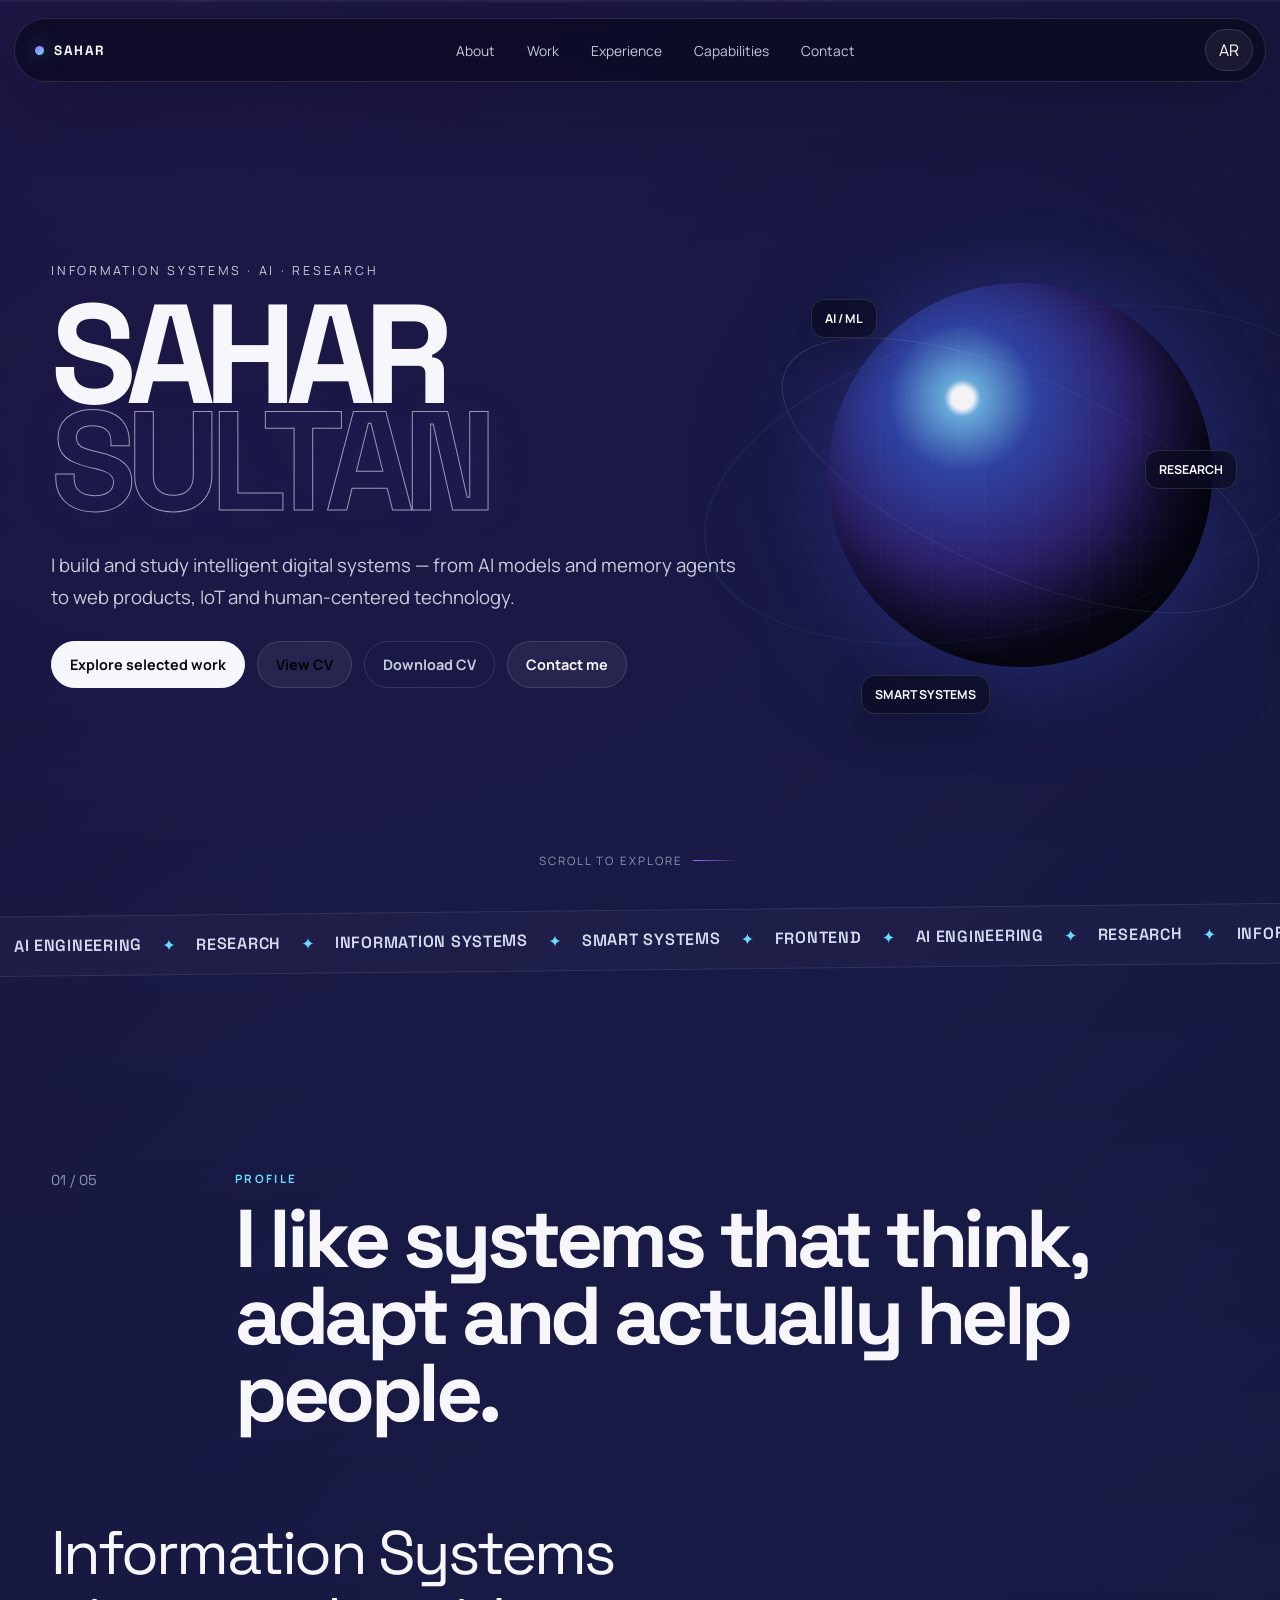
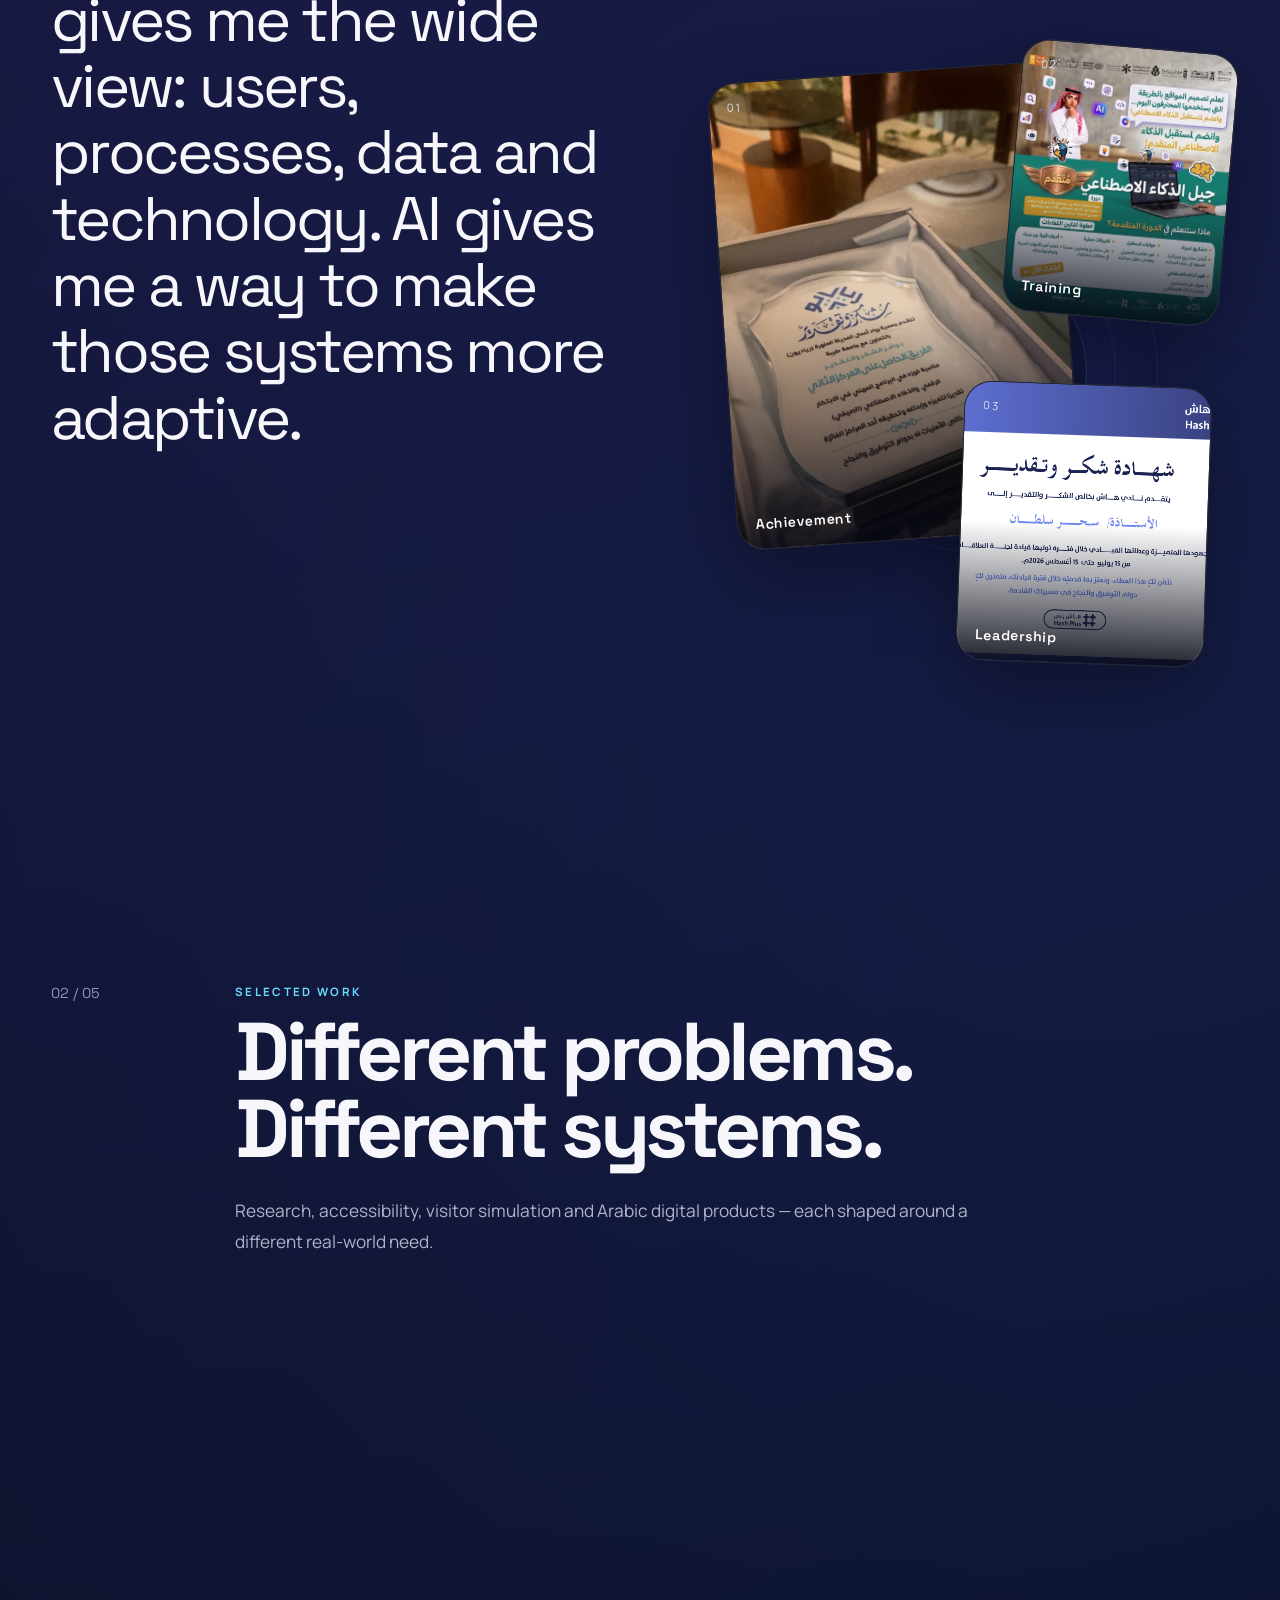
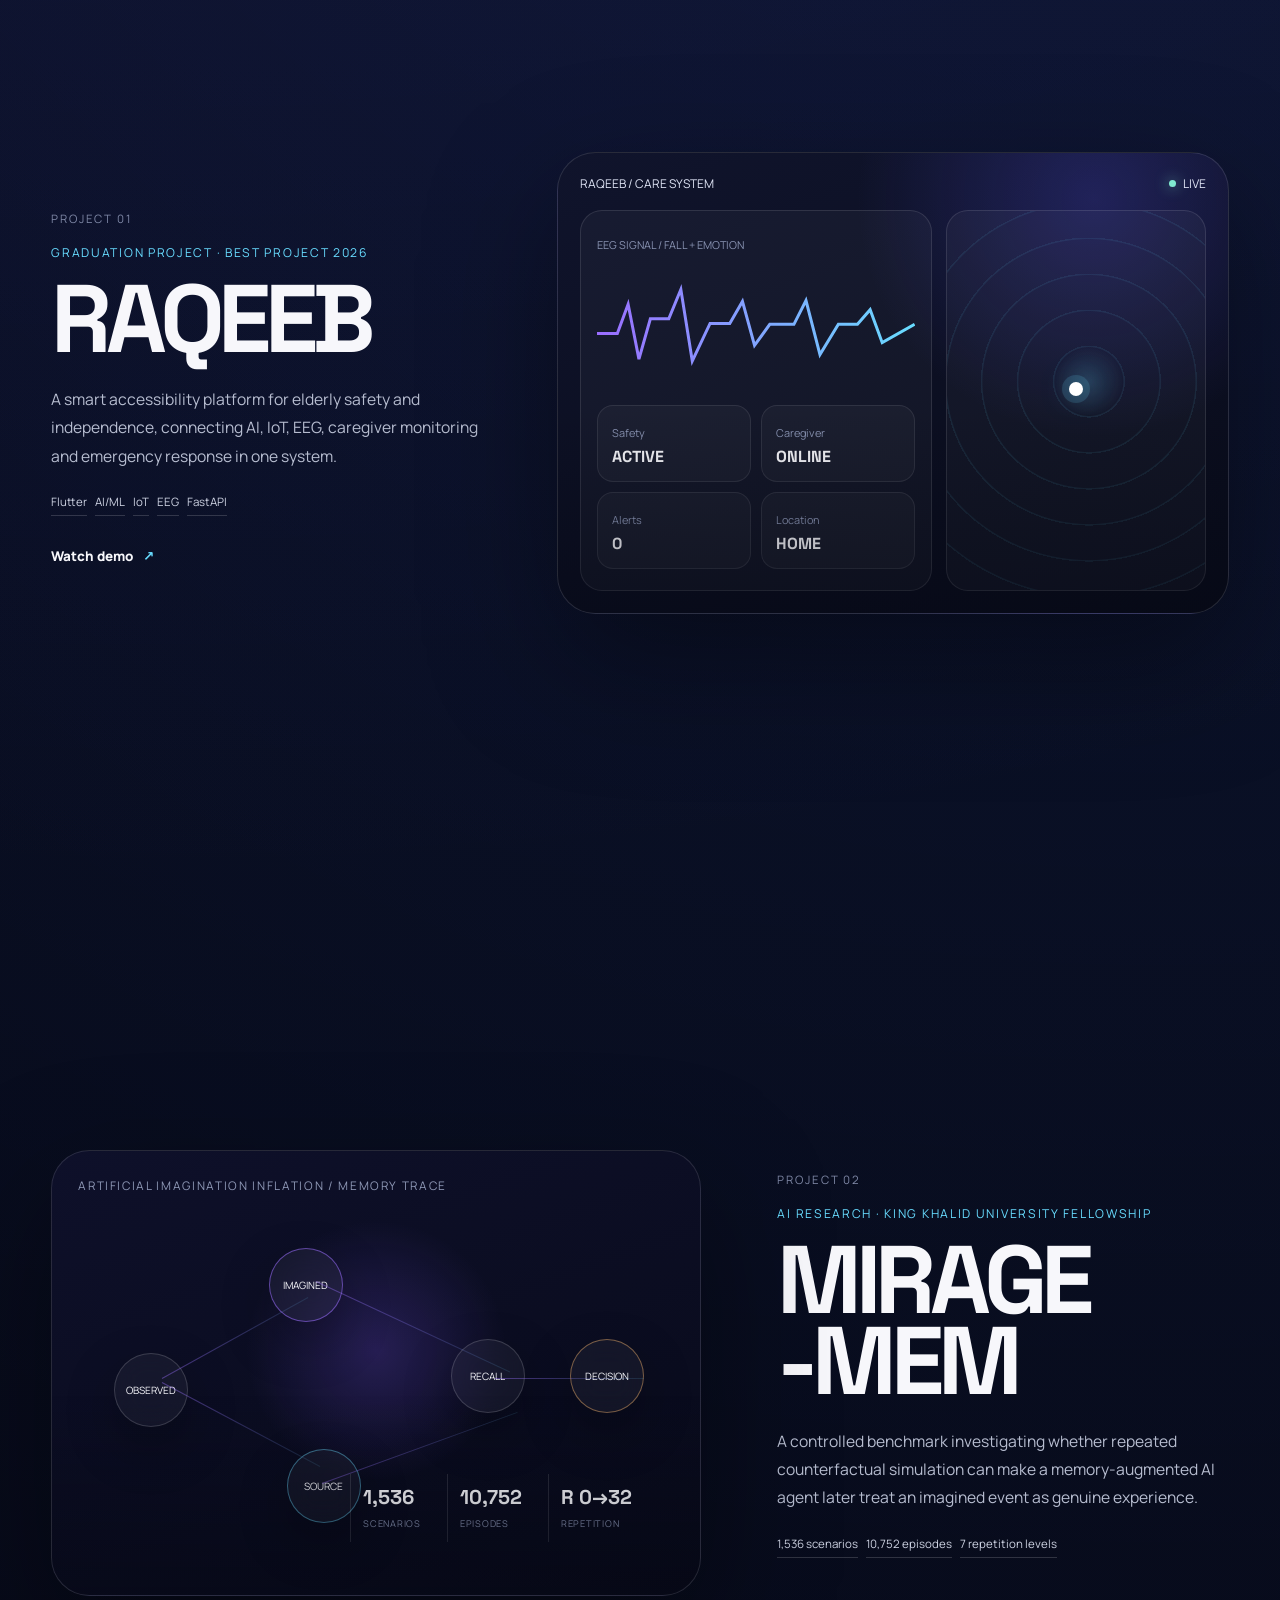
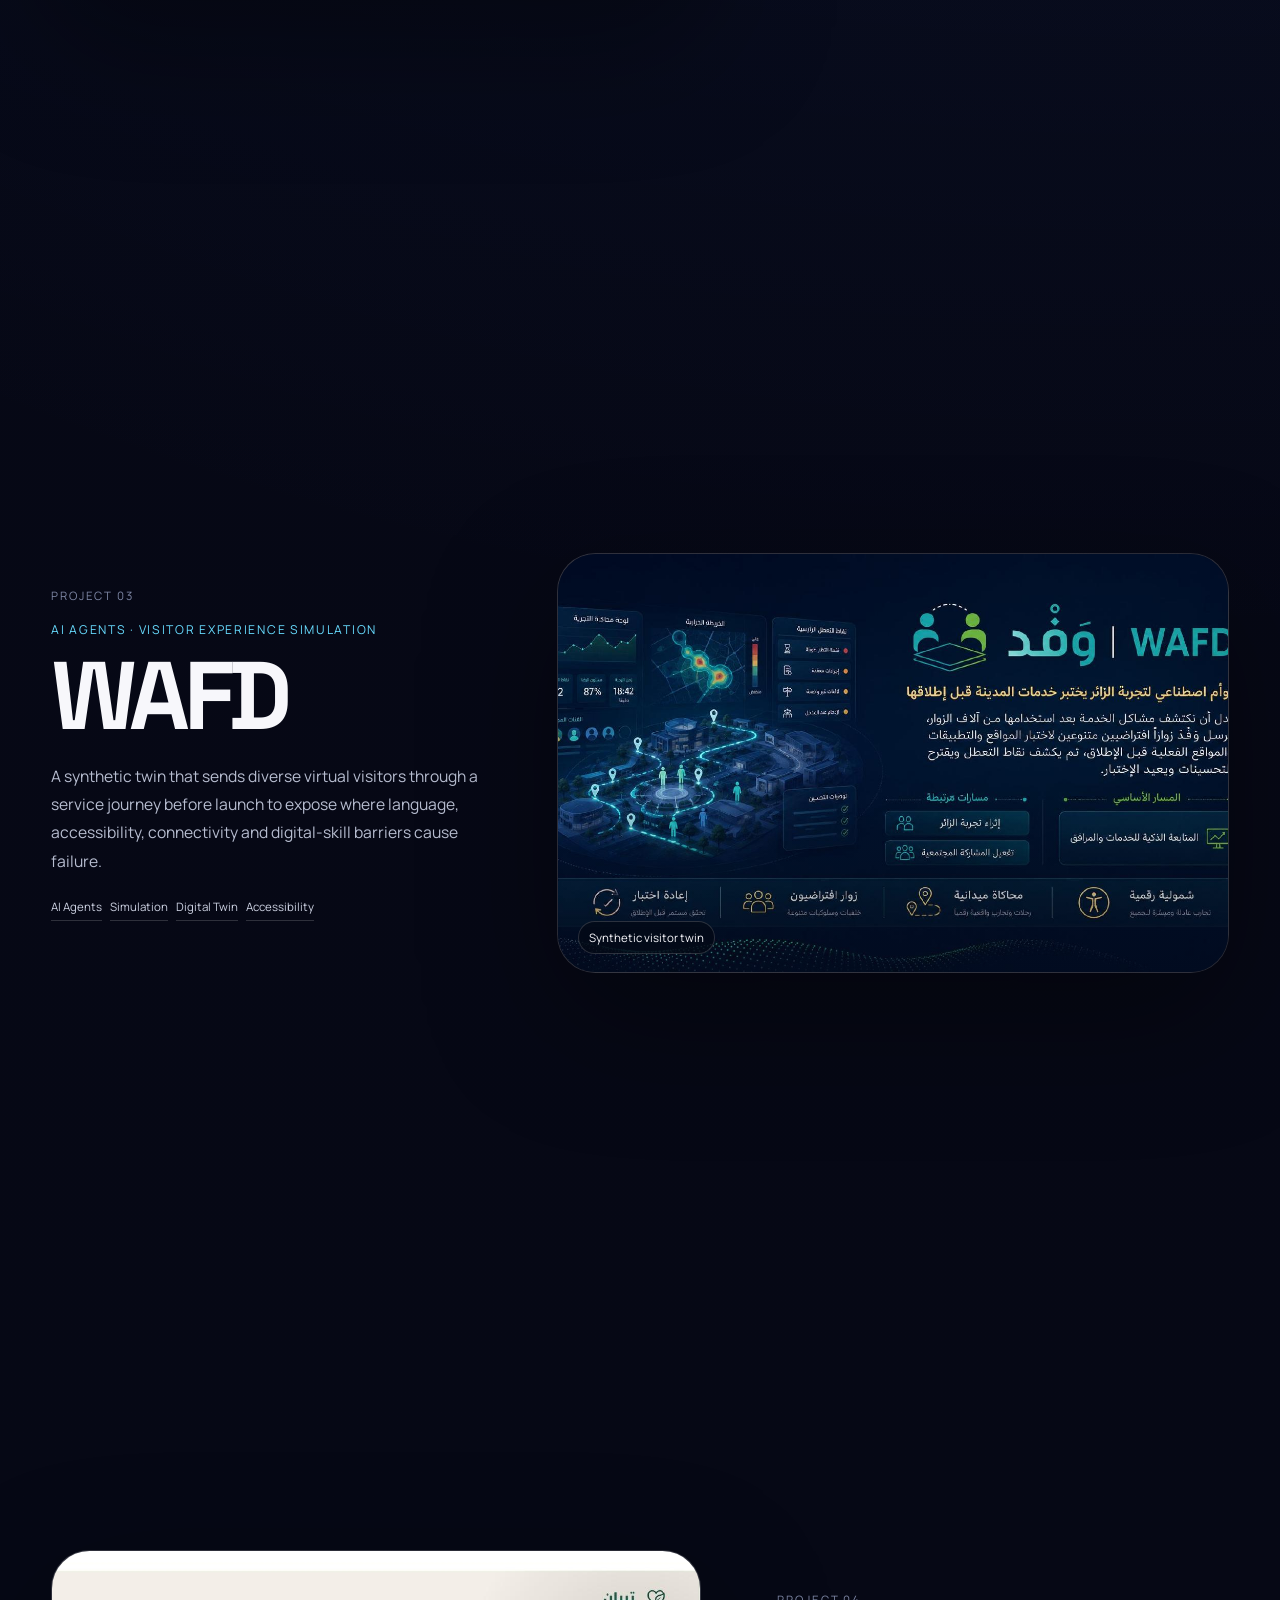
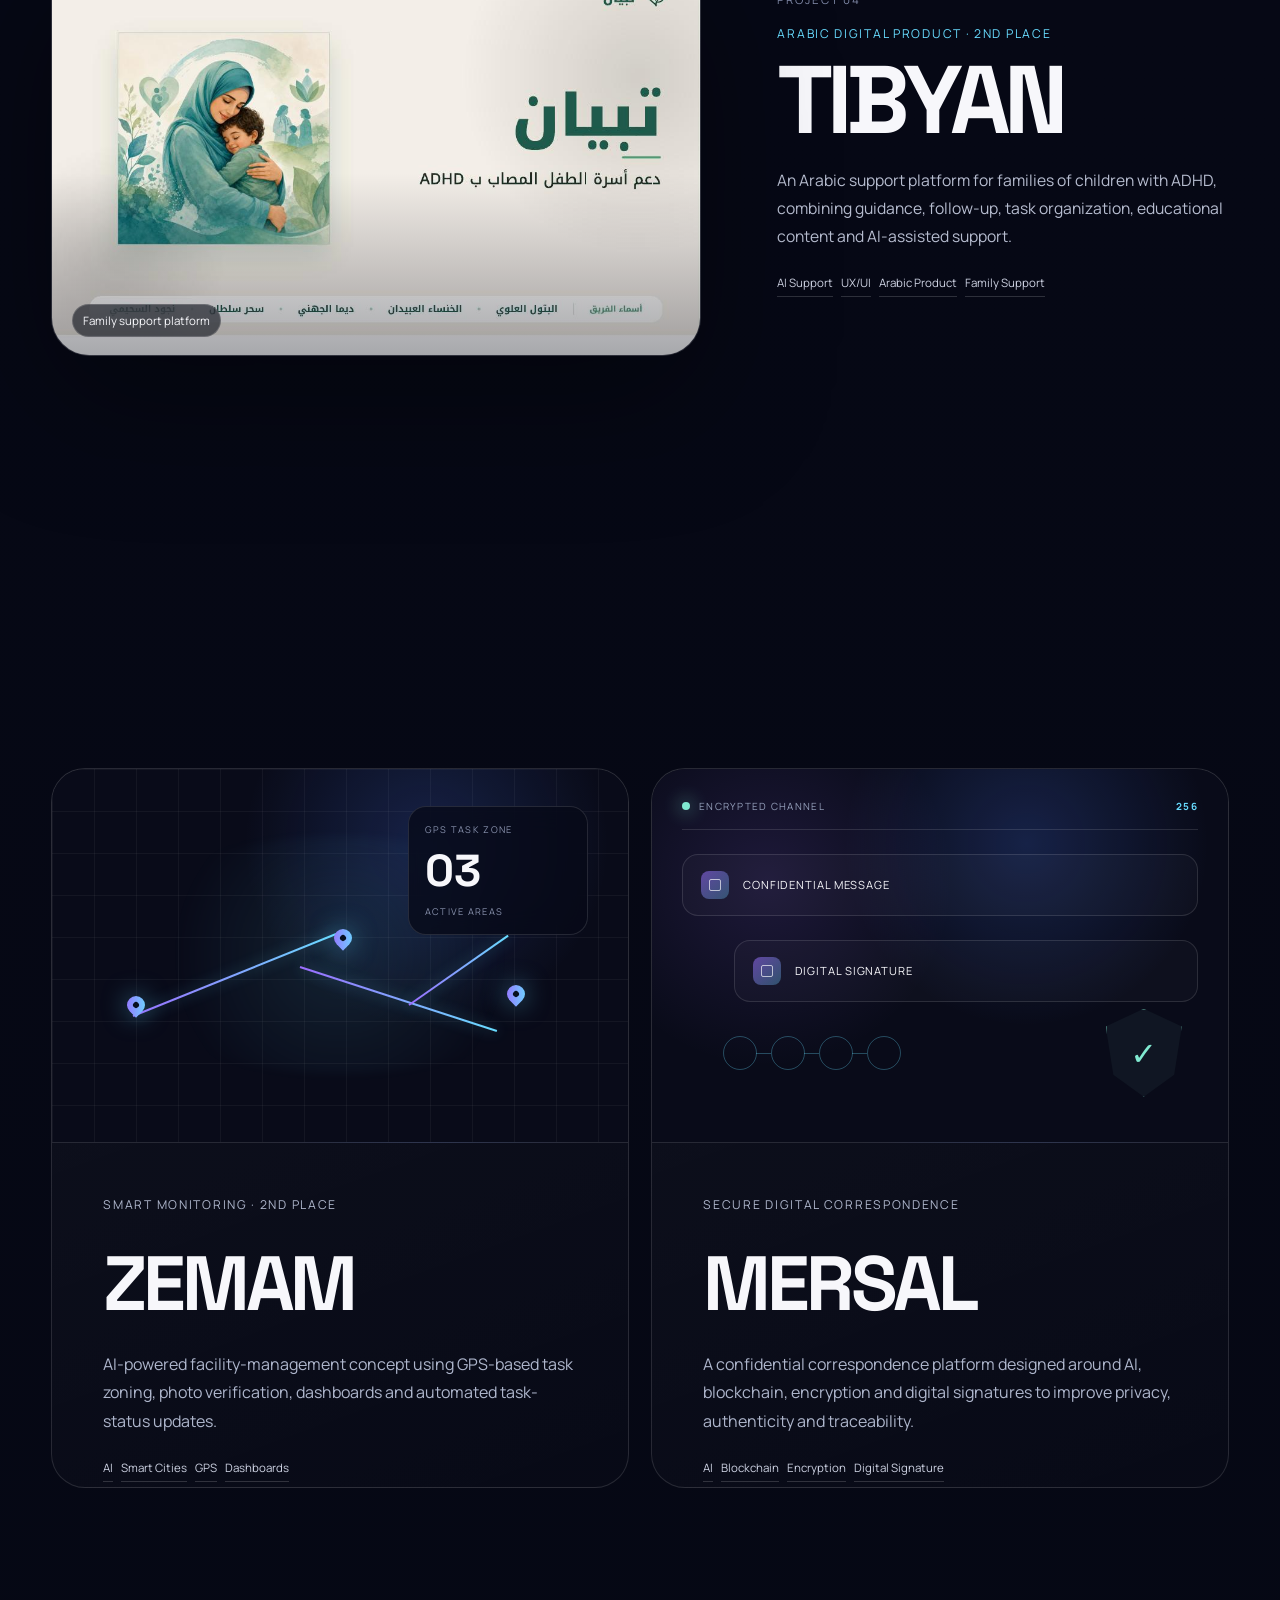
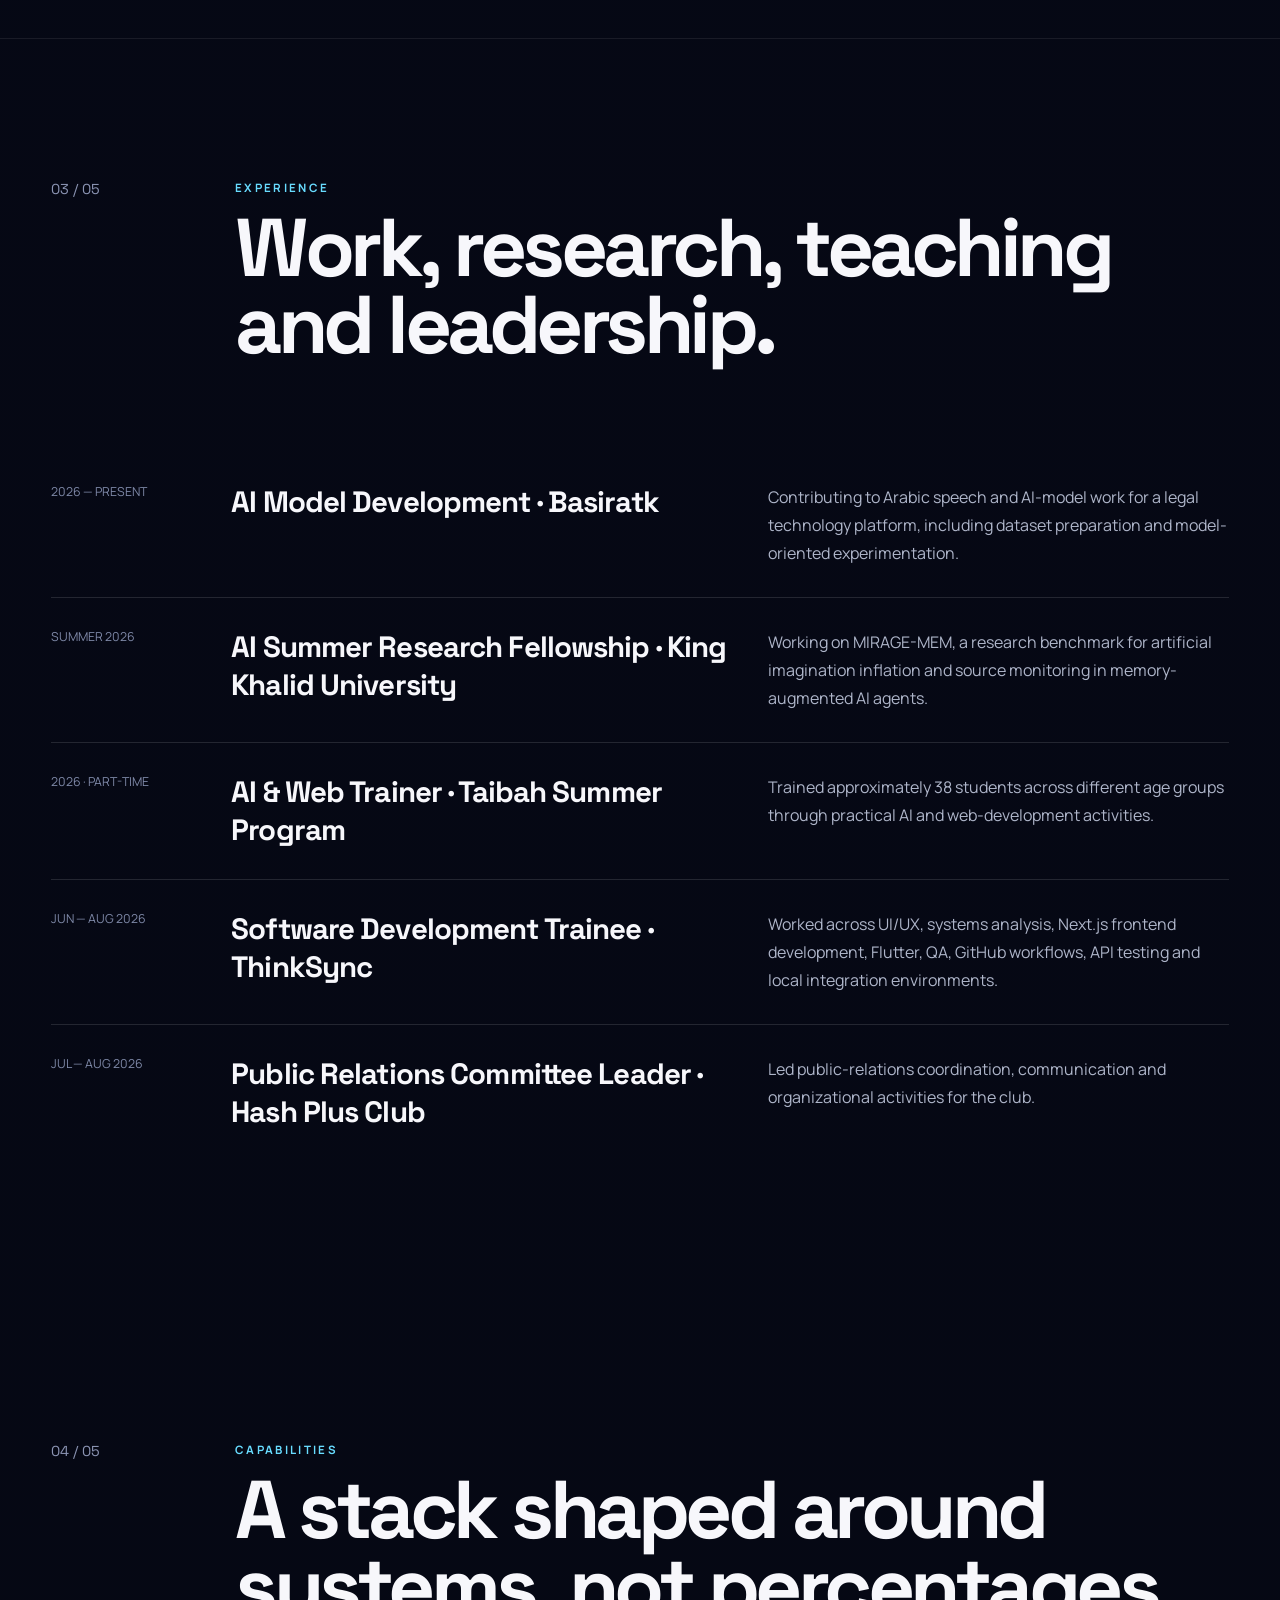
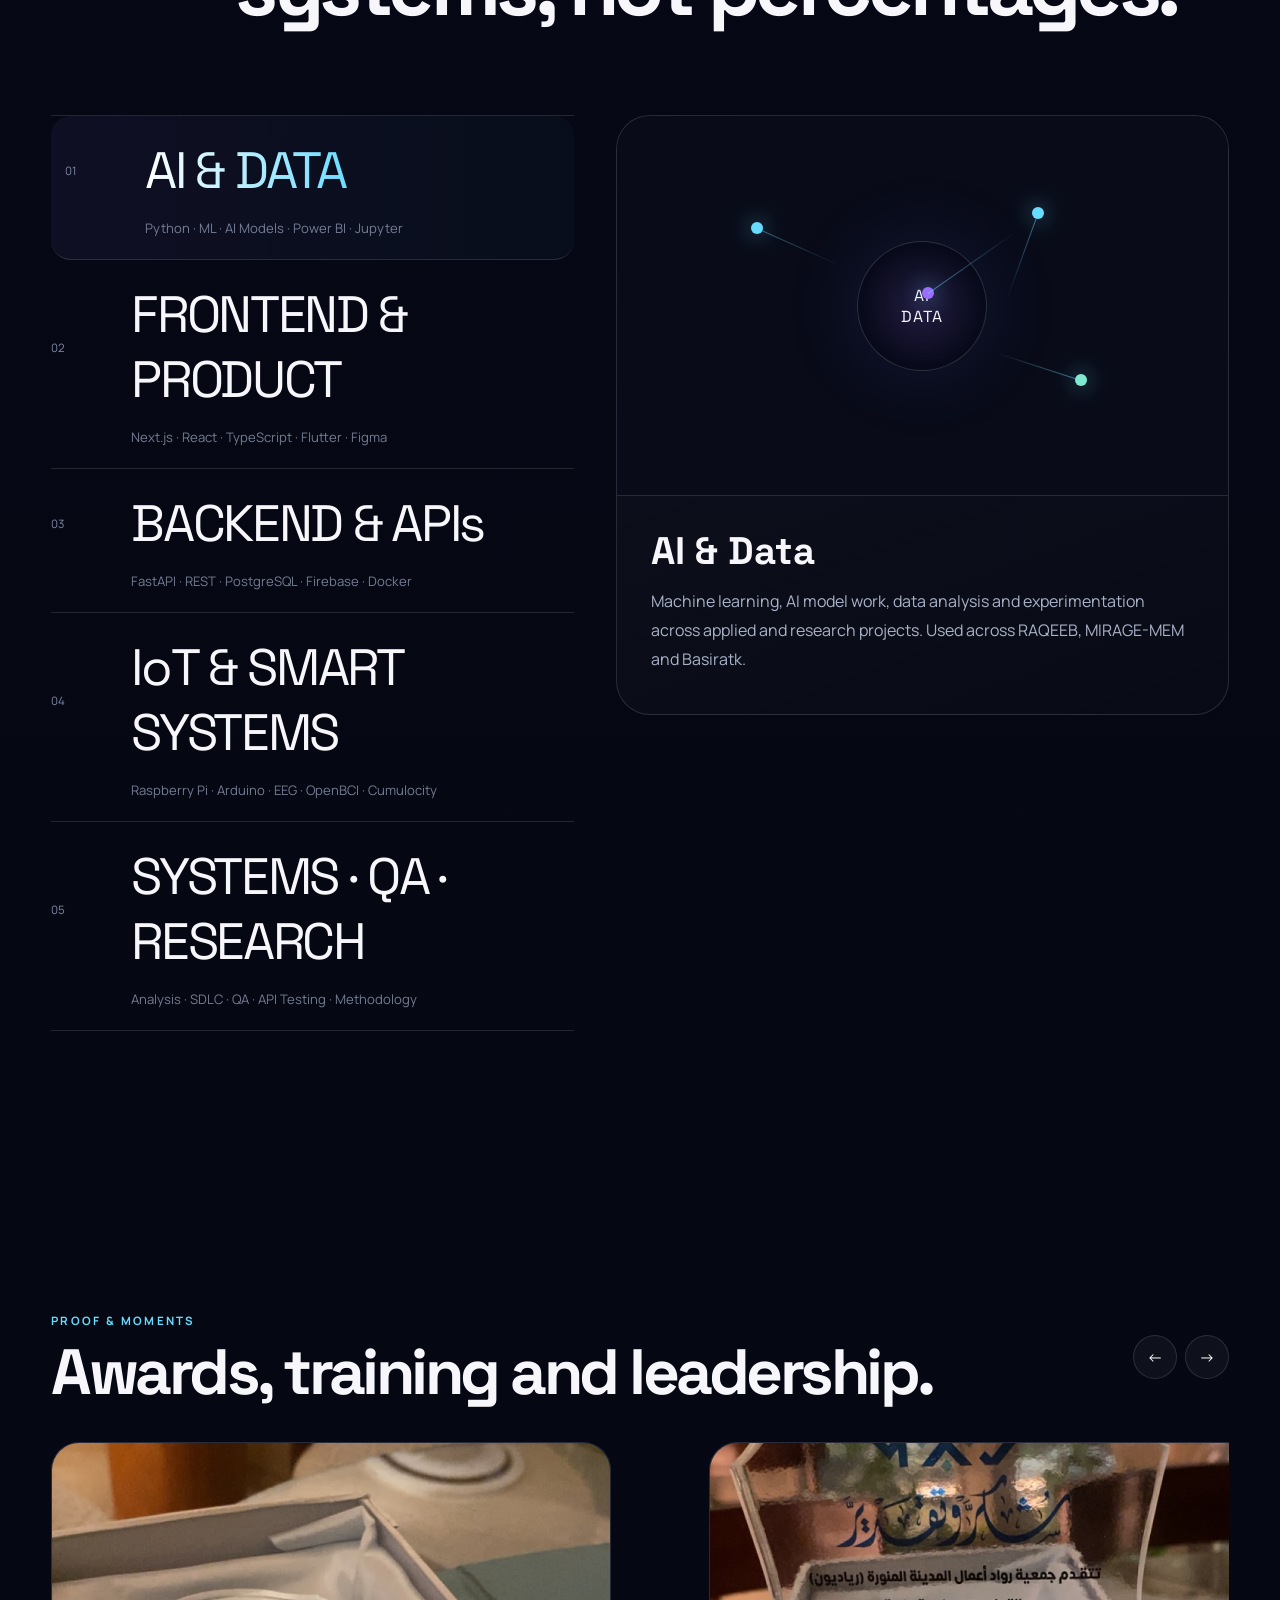
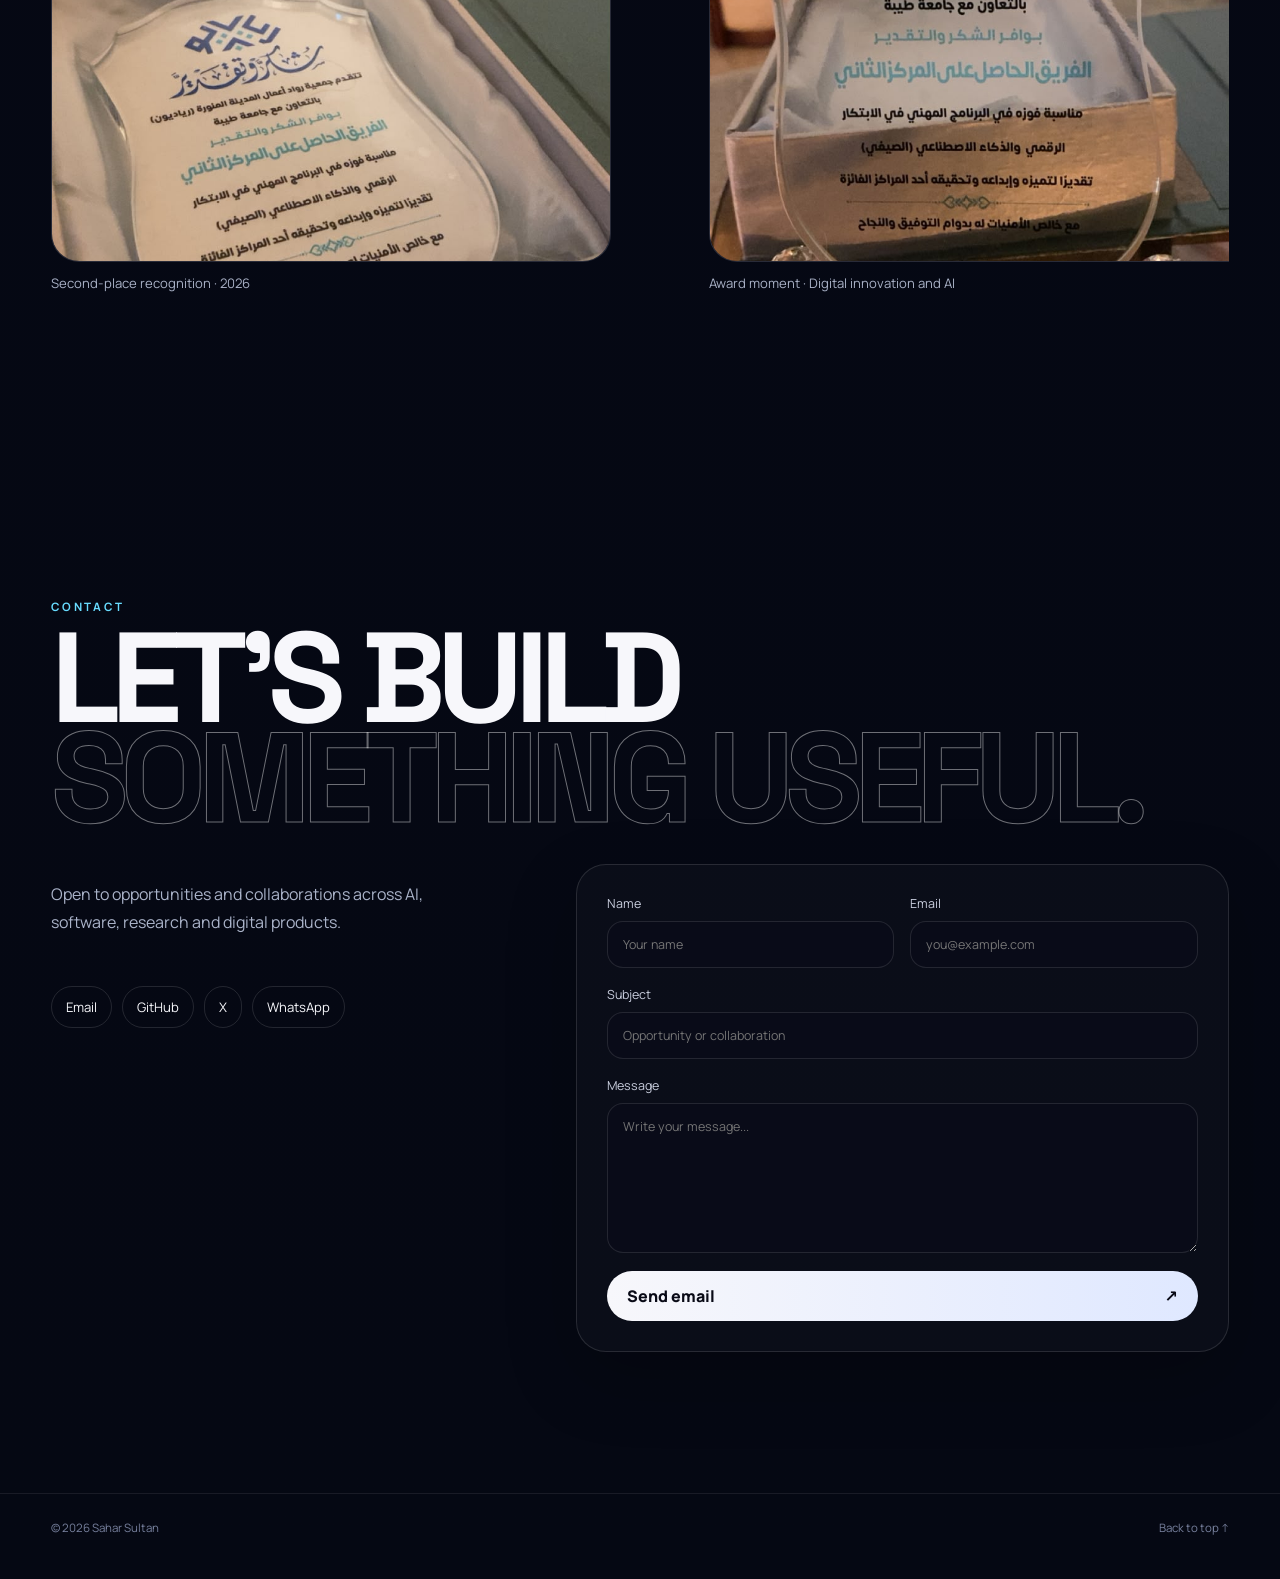
==== commit 8fccc981: "Add files via upload" ====
--- a/index.html
+++ b/index.html
@@ -35,6 +35,32 @@
 .reveal{opacity:0;transform:translateY(28px);transition:opacity .8s cubic-bezier(.2,.8,.2,1),transform .8s cubic-bezier(.2,.8,.2,1)}.reveal.visible{opacity:1;transform:none}
 @media(max-width:1000px){.hero-inner{grid-template-columns:1fr}.hero-art{height:420px}.world{width:min(55vw,330px)}.hero h1{font-size:clamp(4.5rem,15vw,8rem)}.project-grid,.project.reverse .project-grid{grid-template-columns:1fr}.project.reverse .project-copy,.project.reverse .project-visual{order:initial}.project{min-height:auto}.project-copy{max-width:760px}.section-head{grid-template-columns:80px 1fr}.exp{grid-template-columns:110px 1fr}.exp p{grid-column:2}.cap-detail{grid-template-columns:1fr}.about-grid{grid-template-columns:1fr}.about-side{max-width:720px}.facts{max-width:720px}}@media(max-width:760px){.header{height:58px;top:10px}.nav{display:none}.menu{display:block}.mobile-nav{position:fixed;inset:0;z-index:850;background:rgba(6,7,18,.96);backdrop-filter:blur(24px);padding:110px 28px 36px;display:flex;flex-direction:column;gap:6px;opacity:0;visibility:hidden;transition:.28s}.mobile-nav.open{opacity:1;visibility:visible}.mobile-nav a{font-family:var(--display);font-size:clamp(2rem,10vw,4rem);padding:8px 0;border-bottom:1px solid var(--line)}.hero{padding-top:90px}.hero-inner{gap:20px}.hero-art{height:340px;order:-1}.world{width:min(67vw,290px)}.float-chip{font-size:.64rem}.chip-a{left:2%}.chip-b{right:0}.hero h1{font-size:clamp(4.2rem,20vw,7rem)}.hero-scroll{display:none}.marquee{margin-top:0}.section{padding:90px 0}.section-head{grid-template-columns:1fr;gap:10px}.section-title{font-size:clamp(2.7rem,13vw,4.5rem)}.facts{grid-template-columns:1fr 1fr}.fact:last-child{grid-column:1/-1}.project{padding:80px 0}.project h3{font-size:clamp(3.5rem,18vw,6rem)}.ui-body{grid-template-columns:1fr}.ui-map{min-height:130px}.memory-node{width:58px;height:58px;font-size:.52rem}.memory-metrics{left:5%;right:auto;bottom:1%;gap:8px}.mini-grid{grid-template-columns:1fr}.mini+ .mini,html[dir="rtl"] .mini+ .mini{border-left:0;border-right:0;border-top:1px solid var(--line)}.exp{grid-template-columns:1fr;gap:10px}.exp p{grid-column:auto}.cap{grid-template-columns:54px 1fr}.cap-tools{grid-column:2;text-align:left}html[dir="rtl"] .cap-tools{text-align:right}.proof-toolbar{align-items:end}.shot{flex-basis:84vw}.contact-row{display:grid}.social{justify-content:flex-start}.footer{display:grid}.cursor,.cursor-ring{display:none}}
 @media(prefers-reduced-motion:reduce){html{scroll-behavior:auto}.track,.world,.atmo:before,.atmo:after{animation:none!important}.reveal{opacity:1;transform:none;transition:none}.frame img{transition:none}}
+
+.ghost-cta{background:transparent;color:#c8cddd}
+.about-section{overflow:hidden}.about-experience{display:grid;grid-template-columns:minmax(0,1.05fr) minmax(420px,.95fr);gap:clamp(48px,7vw,110px);align-items:center}.about-copy{display:grid;gap:34px}.about-side{max-width:760px}.about-gallery{position:relative;min-height:650px;perspective:1200px}.about-shot{position:absolute;border:1px solid var(--line);padding:0;background:#090b19;color:#fff;overflow:hidden;border-radius:28px;box-shadow:0 30px 80px rgba(0,0,0,.34);cursor:pointer;transition:transform .45s cubic-bezier(.2,.8,.2,1),border-color .35s,box-shadow .35s;isolation:isolate}.about-shot::after{content:"";position:absolute;inset:0;background:linear-gradient(180deg,transparent 50%,rgba(4,6,18,.88));z-index:1;pointer-events:none}.about-shot:hover,.about-shot:focus-visible{border-color:rgba(104,220,255,.55);box-shadow:0 36px 100px rgba(43,77,255,.2);outline:none}.about-shot img{width:100%;height:100%;display:block;object-fit:cover;transition:transform .7s cubic-bezier(.2,.8,.2,1),filter .5s}.about-shot:hover img{transform:scale(1.055)}.shot-main{left:2%;top:7%;width:67%;height:72%;transform:rotate(-4deg)}.shot-main:hover{transform:rotate(-2deg) translateY(-10px)}.shot-top{right:0;top:3%;width:42%;height:42%;transform:rotate(5deg)}.shot-top:hover{transform:rotate(2deg) translateY(-10px)}.shot-bottom{right:4%;bottom:2%;width:48%;height:43%;transform:rotate(2deg)}.shot-bottom:hover{transform:rotate(0) translateY(-10px)}.shot-index{position:absolute;top:16px;left:18px;z-index:3;font-size:.7rem;letter-spacing:.16em;color:#d7ddf0}.shot-caption{position:absolute;left:18px;bottom:16px;z-index:3;font-family:var(--display);font-weight:600;font-size:.88rem;letter-spacing:.04em}.clone-slot{position:absolute;inset:0}.about-orbit{position:absolute;width:220px;height:220px;border-radius:50%;border:1px solid rgba(104,220,255,.2);left:30%;top:36%;z-index:-1;box-shadow:0 0 90px rgba(108,82,255,.2)}.about-orbit::before,.about-orbit::after{content:"";position:absolute;inset:-30px;border:1px solid rgba(155,109,255,.13);border-radius:50%}.about-orbit::after{inset:-72px}
+html[dir="rtl"] .shot-index,html[dir="rtl"] .shot-caption{left:auto;right:18px}
+
+.minis{padding:120px 0 150px}.mini-stage{display:grid;grid-template-columns:1fr 1fr;gap:22px}.mini-card{min-height:640px;border:1px solid var(--line);border-radius:34px;overflow:hidden;background:linear-gradient(160deg,rgba(255,255,255,.045),rgba(255,255,255,.012));position:relative;transition:transform .45s cubic-bezier(.2,.8,.2,1),border-color .35s,box-shadow .35s}.mini-card:hover,.mini-card:focus-visible{transform:translateY(-10px);border-color:rgba(104,220,255,.44);box-shadow:0 30px 80px rgba(0,0,0,.28);outline:none}.mini-visual{height:52%;min-height:300px;border-bottom:1px solid var(--line);position:relative;overflow:hidden;background:radial-gradient(circle at 65% 20%,rgba(76,125,255,.2),transparent 38%),#090b19}.mini-content{padding:clamp(28px,4vw,54px)}.mini-content h3{font-family:var(--display);font-size:clamp(3.2rem,6vw,6.2rem);margin:0 0 18px;letter-spacing:-.055em}.mini-content p{color:#aeb6cc;line-height:1.8;max-width:560px}
+.zemam-map{position:absolute;inset:0;background-image:linear-gradient(rgba(255,255,255,.045) 1px,transparent 1px),linear-gradient(90deg,rgba(255,255,255,.045) 1px,transparent 1px);background-size:42px 42px}.zemam-map::before{content:"";position:absolute;inset:18% 8%;border-radius:50%;background:radial-gradient(circle,rgba(104,220,255,.11),transparent 62%);filter:blur(4px)}.route{position:absolute;height:2px;background:linear-gradient(90deg,var(--violet),var(--cyan));transform-origin:left center;box-shadow:0 0 14px rgba(104,220,255,.45)}.r1{left:14%;top:66%;width:38%;transform:rotate(-22deg)}.r2{left:43%;top:53%;width:36%;transform:rotate(18deg)}.r3{left:62%;top:63%;width:21%;transform:rotate(-35deg)}.pin{position:absolute;width:18px;height:18px;border-radius:50% 50% 50% 0;background:linear-gradient(135deg,var(--violet),var(--cyan));transform:rotate(-45deg);box-shadow:0 0 24px rgba(104,220,255,.5)}.pin::after{content:"";position:absolute;width:6px;height:6px;border-radius:50%;background:#07101f;left:6px;top:6px}.p1{left:13%;top:61%}.p2{left:49%;top:43%}.p3{left:79%;top:58%}.zemam-panel{position:absolute;right:7%;top:10%;width:180px;padding:16px;border:1px solid rgba(255,255,255,.12);border-radius:18px;background:rgba(7,9,24,.78);backdrop-filter:blur(14px)}.zemam-panel span,.zemam-panel small{display:block;font-size:.58rem;letter-spacing:.14em;color:#8992ad}.zemam-panel b{font-family:var(--display);font-size:2.8rem;display:block;margin:6px 0}
+.mersal-ui{position:absolute;inset:0;padding:30px;background:radial-gradient(circle at 20% 30%,rgba(155,109,255,.14),transparent 35%)}.secure-line{display:flex;align-items:center;gap:9px;border-bottom:1px solid var(--line);padding-bottom:16px;font-size:.62rem;letter-spacing:.13em;color:#95a0bb}.secure-line b{margin-left:auto;color:var(--cyan)}html[dir="rtl"] .secure-line b{margin-left:0;margin-right:auto}.secure-dot{width:8px;height:8px;border-radius:50%;background:#80e9d0;box-shadow:0 0 18px #80e9d0}.msg{height:62px;margin-top:24px;border:1px solid var(--line);border-radius:16px;display:flex;align-items:center;gap:14px;padding:0 18px;background:rgba(255,255,255,.025);font-size:.7rem;letter-spacing:.08em}.msg i{width:28px;height:28px;border-radius:8px;background:linear-gradient(135deg,rgba(155,109,255,.55),rgba(104,220,255,.3));position:relative}.msg i::after{content:"";position:absolute;inset:8px;border:1px solid rgba(255,255,255,.65);border-radius:2px}.m2{margin-left:10%}html[dir="rtl"] .m2{margin-left:0;margin-right:10%}.chain{display:flex;gap:14px;align-items:center;margin:34px 0 0 8%}.chain span{width:34px;height:34px;border-radius:50%;border:1px solid rgba(104,220,255,.3);position:relative}.chain span:not(:last-child)::after{content:"";position:absolute;width:15px;height:1px;background:rgba(104,220,255,.3);right:-15px;top:16px}html[dir="rtl"] .chain span:not(:last-child)::after{right:auto;left:-15px}.shield{position:absolute;right:8%;bottom:12%;width:76px;height:88px;display:grid;place-items:center;border:1px solid rgba(128,233,208,.4);clip-path:polygon(50% 0,100% 20%,90% 75%,50% 100%,10% 75%,0 20%);font-size:2rem;color:var(--mint);background:rgba(128,233,208,.05)}
+
+.cap-layout{display:grid;grid-template-columns:minmax(0,.92fr) minmax(420px,1.08fr);gap:42px;align-items:start}.cap-list{border-top:1px solid var(--line)}.cap{grid-template-columns:64px 1fr;gap:16px;padding:22px 16px 22px 0}.cap-tools{grid-column:2;text-align:left;opacity:.74}.cap.active{background:linear-gradient(90deg,rgba(155,109,255,.07),rgba(104,220,255,.03));border-radius:20px}.cap-stage{position:sticky;top:118px;border:1px solid var(--line);border-radius:34px;overflow:hidden;background:linear-gradient(160deg,rgba(255,255,255,.045),rgba(255,255,255,.014));min-height:600px}.cap-visual{height:380px;position:relative;overflow:hidden;border-bottom:1px solid var(--line);background:#090b18}.cap-detail{margin:0;border:0;border-radius:0;background:transparent;display:block;padding:30px 34px}.cap-detail h3{margin-bottom:12px}.cap-detail p{max-width:720px}
+.cap-scene{position:absolute;inset:0;display:grid;place-items:center}.node{position:absolute;width:12px;height:12px;border-radius:50%;background:var(--cyan);box-shadow:0 0 22px rgba(104,220,255,.7)}.node::after{content:"";position:absolute;width:90px;height:1px;background:linear-gradient(90deg,rgba(104,220,255,.5),transparent);left:6px;top:6px;transform-origin:left center}.node.n1{left:22%;top:28%}.node.n1::after{transform:rotate(24deg)}.node.n2{left:50%;top:45%;background:var(--violet)}.node.n2::after{width:110px;transform:rotate(-35deg)}.node.n3{left:68%;top:24%}.node.n3::after{transform:rotate(110deg)}.node.n4{left:75%;top:68%;background:var(--mint)}.node.n4::after{transform:rotate(198deg)}.cap-core{width:130px;height:130px;border-radius:50%;display:grid;place-items:center;border:1px solid rgba(255,255,255,.15);background:radial-gradient(circle,rgba(155,109,255,.18),rgba(8,10,26,.96) 68%);font-family:var(--display);font-size:1rem;letter-spacing:.08em;text-align:center;box-shadow:0 0 80px rgba(76,125,255,.13)}.browser-mock{width:76%;height:66%;border:1px solid var(--line);border-radius:22px;background:#0d1022;overflow:hidden}.browser-bar{height:42px;border-bottom:1px solid var(--line);display:flex;align-items:center;gap:7px;padding:0 14px}.browser-bar i{width:8px;height:8px;border-radius:50%;background:#646c86}.browser-body{display:grid;grid-template-columns:35% 65%;height:calc(100% - 42px)}.browser-side{border-right:1px solid var(--line);background:linear-gradient(180deg,rgba(155,109,255,.11),transparent)}html[dir="rtl"] .browser-side{border-right:0;border-left:1px solid var(--line)}.browser-main{padding:22px}.browser-main span{display:block;height:12px;border-radius:99px;background:rgba(255,255,255,.08);margin-bottom:14px}.browser-main span:nth-child(2){width:72%}.browser-main span:nth-child(3){width:48%;background:linear-gradient(90deg,rgba(104,220,255,.35),rgba(155,109,255,.25))}
+.api-scene{width:78%;display:grid;grid-template-columns:1fr 70px 1fr;align-items:center}.api-box{height:150px;border:1px solid var(--line);border-radius:22px;padding:20px;background:rgba(255,255,255,.025)}.api-box b{display:block;font-family:var(--display);font-size:1.2rem;margin-bottom:20px}.api-box span{display:block;height:9px;border-radius:20px;background:rgba(255,255,255,.08);margin:10px 0}.api-flow{height:1px;background:linear-gradient(90deg,var(--violet),var(--cyan));position:relative}.api-flow::after{content:"›";position:absolute;right:-2px;top:-17px;font-size:2rem;color:var(--cyan)}html[dir="rtl"] .api-flow::after{right:auto;left:-2px;transform:rotate(180deg)}
+.iot-scene{width:80%;height:72%;position:relative}.device{position:absolute;width:88px;height:88px;border:1px solid rgba(104,220,255,.28);border-radius:24px;display:grid;place-items:center;background:rgba(8,11,26,.85);font-size:.68rem;text-align:center}.d1{left:5%;top:10%}.d2{right:4%;top:18%}.d3{left:38%;bottom:3%}.iot-hub{position:absolute;left:50%;top:44%;transform:translate(-50%,-50%);width:120px;height:120px;border-radius:50%;display:grid;place-items:center;border:1px solid rgba(155,109,255,.38);box-shadow:0 0 70px rgba(155,109,255,.15);font-family:var(--display)}.iot-line{position:absolute;height:1px;background:linear-gradient(90deg,rgba(104,220,255,.1),rgba(104,220,255,.55));transform-origin:left}.il1{left:19%;top:28%;width:32%;transform:rotate(8deg)}.il2{left:51%;top:39%;width:31%;transform:rotate(-9deg)}.il3{left:49%;top:49%;width:23%;transform:rotate(104deg)}
+.flow-scene{width:80%;display:flex;align-items:center;justify-content:space-between;gap:10px}.flow-box{width:120px;min-height:92px;border:1px solid var(--line);border-radius:20px;display:grid;place-items:center;padding:10px;text-align:center;font-size:.68rem;background:rgba(255,255,255,.025)}.flow-arrow{flex:1;height:1px;background:linear-gradient(90deg,var(--violet),var(--cyan))}
+
+.contact-layout{display:grid;grid-template-columns:minmax(300px,.8fr) minmax(420px,1.2fr);gap:clamp(44px,7vw,100px);align-items:start}.contact-left{display:grid;gap:34px}.contact-layout .social{justify-content:flex-start}.contact-form{display:grid;gap:18px;padding:30px;border:1px solid var(--line);border-radius:30px;background:rgba(255,255,255,.025);box-shadow:0 26px 70px rgba(0,0,0,.22)}.contact-form label{display:grid;gap:9px;color:#c8cddd;font-size:.78rem}.form-grid{display:grid;grid-template-columns:1fr 1fr;gap:16px}.contact-form input,.contact-form textarea{width:100%;border:1px solid rgba(255,255,255,.11);background:#090b18;color:#fff;border-radius:16px;padding:14px 15px;font:inherit;outline:none;transition:border-color .25s,box-shadow .25s}.contact-form textarea{resize:vertical;min-height:150px}.contact-form input:focus,.contact-form textarea:focus{border-color:rgba(104,220,255,.58);box-shadow:0 0 0 4px rgba(104,220,255,.07)}.form-send{border:0;border-radius:999px;background:linear-gradient(90deg,#f7f7fb,#dfe8ff);color:#090a16;padding:14px 20px;font-weight:800;display:flex;justify-content:space-between;align-items:center;cursor:pointer;transition:transform .25s,box-shadow .25s}.form-send:hover{transform:translateY(-2px);box-shadow:0 18px 40px rgba(76,125,255,.12)}
+
+
+html[dir="rtl"] .section-title{line-height:1.12;letter-spacing:0}
+html[dir="rtl"] .about-statement{line-height:1.28;letter-spacing:0}
+html[dir="rtl"] .contact h2{font-size:clamp(3.5rem,7.4vw,7.4rem);line-height:1.03;letter-spacing:0;margin-bottom:48px}
+html[dir="rtl"] .contact h2 .soft{-webkit-text-stroke:.7px rgba(255,255,255,.42)}
+
+@media(max-width:1050px){.about-experience,.cap-layout,.contact-layout{grid-template-columns:1fr}.about-gallery{min-height:560px}.cap-stage{position:relative;top:auto}.mini-card{min-height:580px}}
+@media(max-width:760px){.about-gallery{min-height:500px}.shot-main{width:74%;height:66%}.shot-top{width:45%;height:36%}.shot-bottom{width:52%;height:38%}.mini-stage{grid-template-columns:1fr}.mini-card{min-height:560px}.cap{grid-template-columns:48px 1fr}.cap-tools{grid-column:2}.cap-stage{min-height:520px}.cap-visual{height:310px}.form-grid{grid-template-columns:1fr}.contact-form{padding:20px}.api-scene{grid-template-columns:1fr;gap:16px}.api-flow{height:36px;width:1px;margin:auto;background:linear-gradient(var(--violet),var(--cyan))}.api-flow::after{right:-10px;top:10px;transform:rotate(90deg)}html[dir="rtl"] .api-flow::after{left:-10px;right:auto;transform:rotate(90deg)}.flow-scene{flex-direction:column}.flow-arrow{width:1px;height:36px;background:linear-gradient(var(--violet),var(--cyan))}}
+
 </style>
 </head>
 <body>
@@ -48,33 +74,113 @@
 <main>
 <section class="hero" id="home">
 <div class="hero-inner">
-<div class="hero-copy reveal"><p class="eyebrow" data-t="heroEye">Information Systems · AI · Research</p><h1><span>SAHAR</span><span class="outline">SULTAN</span></h1><p class="hero-lead" data-t="heroLead">I build and study intelligent digital systems — from AI models and memory agents to web products, IoT and human-centered technology.</p><div class="hero-actions"><a class="cta primary" href="#work" data-t="viewWork">Explore selected work</a><a class="cta" href="mailto:saharismail2001@gmail.com" data-t="contactMe">Contact me</a></div></div>
+<div class="hero-copy reveal"><p class="eyebrow" data-t="heroEye">Information Systems · AI · Research</p><h1><span>SAHAR</span><span class="outline">SULTAN</span></h1><p class="hero-lead" data-t="heroLead">I build and study intelligent digital systems — from AI models and memory agents to web products, IoT and human-centered technology.</p><div class="hero-actions"><a class="cta primary" href="#work" data-t="viewWork">Explore selected work</a><button class="cta" type="button" id="viewCv" data-t="viewCv">View CV</button><button class="cta ghost-cta" type="button" id="downloadCv" data-t="downloadCv">Download CV</button><a class="cta" href="mailto:saharismail2001@gmail.com" data-t="contactMe">Contact me</a></div></div>
 <div class="hero-art reveal"><div class="world"><div class="world-grid"></div></div><div class="float-chip chip-a">AI / ML</div><div class="float-chip chip-b">RESEARCH</div><div class="float-chip chip-c">SMART SYSTEMS</div></div>
 </div><a class="hero-scroll" href="#about"><span data-t="scroll">Scroll to explore</span><i></i></a>
 </section>
 <div class="marquee"><div class="track"><span>AI ENGINEERING</span><b>✦</b><span>RESEARCH</span><b>✦</b><span>INFORMATION SYSTEMS</span><b>✦</b><span>SMART SYSTEMS</span><b>✦</b><span>FRONTEND</span><b>✦</b><span>AI ENGINEERING</span><b>✦</b><span>RESEARCH</span><b>✦</b><span>INFORMATION SYSTEMS</span><b>✦</b><span>SMART SYSTEMS</span><b>✦</b><span>FRONTEND</span><b>✦</b></div></div>
-<section class="section" id="about"><div class="shell"><div class="section-head reveal"><div class="section-no">01 / 05</div><div><p class="kicker" data-t="aboutK">Profile</p><h2 class="section-title" data-t="aboutT">I like systems that think, adapt and actually help people.</h2></div></div><div class="about-grid"><p class="about-statement reveal" data-t="aboutStatement">Information Systems gives me the wide view: users, processes, data and technology. AI gives me a way to make those systems more adaptive.</p><div class="about-side reveal"><p data-t="aboutBody">I am an Information Systems graduate from Taibah University. My work moves between AI, research, software development, data and smart systems, with a focus on turning technical ideas into useful products and experiments.</p><div class="facts"><div class="fact"><strong>4.82/5</strong><span data-t="gpa">GPA · First Honor</span></div><div class="fact"><strong>AI + IS</strong><span data-t="focus">Research & product focus</span></div><div class="fact"><strong>AR · EN · TR</strong><span data-t="langs">Languages</span></div></div></div></div></div></section>
+<section class="section about-section" id="about"><div class="shell"><div class="section-head reveal"><div class="section-no">01 / 05</div><div><p class="kicker" data-t="aboutK">Profile</p><h2 class="section-title" data-t="aboutT">I like systems that think, adapt and actually help people.</h2></div></div><div class="about-experience"><div class="about-copy"><p class="about-statement reveal" data-t="aboutStatement">Information Systems gives me the wide view: users, processes, data and technology. AI gives me a way to make those systems more adaptive.</p><div class="about-side reveal"><p data-t="aboutBody">I am an Information Systems graduate from Taibah University. My work moves between AI, research, software development, data and smart systems, with a focus on turning technical ideas into useful products and experiments.</p><div class="facts"><div class="fact"><strong>4.82/5</strong><span data-t="gpa">GPA · First Honor</span></div><div class="fact"><strong>AI + IS</strong><span data-t="focus">Research & product focus</span></div><div class="fact"><strong>AR · EN · TR</strong><span data-t="langs">Languages</span></div></div></div></div><div class="about-gallery reveal" aria-label="Selected moments"><button class="about-shot shot-main" type="button" data-shot="0" aria-label="Open achievement photo"><span class="shot-index">01</span><span class="shot-caption" data-t="aboutShot1">Achievement</span><span class="clone-slot" id="aboutImg1"></span></button><button class="about-shot shot-top" type="button" data-shot="1" aria-label="Open training photo"><span class="shot-index">02</span><span class="shot-caption" data-t="aboutShot2">Training</span><span class="clone-slot" id="aboutImg2"></span></button><button class="about-shot shot-bottom" type="button" data-shot="2" aria-label="Open leadership photo"><span class="shot-index">03</span><span class="shot-caption" data-t="aboutShot3">Leadership</span><span class="clone-slot" id="aboutImg3"></span></button><div class="about-orbit" aria-hidden="true"></div></div></div></div></section>
 <section class="section work" id="work"><div class="shell"><div class="section-head reveal"><div class="section-no">02 / 05</div><div><p class="kicker" data-t="workK">Selected work</p><h2 class="section-title" data-t="workT">Different problems. Different systems.</h2><p class="section-copy" data-t="workBody">Research, accessibility, visitor simulation and Arabic digital products — each shaped around a different real-world need.</p></div></div></div></section>
 <section class="project"><div class="shell project-grid"><div class="project-copy reveal"><p class="project-index">PROJECT 01</p><p class="project-label" data-t="raqLabel">Graduation Project · Best Project 2026</p><h3>RAQEEB</h3><p data-t="raqDesc">A smart accessibility platform for elderly safety and independence, connecting AI, IoT, EEG, caregiver monitoring and emergency response in one system.</p><div class="meta-row"><span>Flutter</span><span>AI/ML</span><span>IoT</span><span>EEG</span><span>FastAPI</span></div><a class="project-link" href="https://youtu.be/xKBw1Zz2XBA?si=POylILyWUGQEKoeD" target="_blank" rel="noopener" data-t="watchDemo">Watch demo</a></div><div class="project-visual reveal"><div class="frame raqeeb-ui"><div class="ui-top"><span>RAQEEB / CARE SYSTEM</span><span class="live">LIVE</span></div><div class="ui-body"><div class="ui-panel"><div class="ui-wave"><div class="ui-small">EEG SIGNAL / FALL + EMOTION</div><svg viewBox="0 0 500 120" preserveAspectRatio="none"><defs><linearGradient id="waveGrad"><stop offset="0" stop-color="#9b6dff"/><stop offset="1" stop-color="#68dcff"/></linearGradient></defs><polyline points="0,66 32,66 49,34 66,94 84,50 113,50 132,18 150,96 178,55 209,55 229,31 248,79 272,56 310,56 329,30 351,89 380,56 410,56 430,40 449,76 500,56"/></svg></div><div class="ui-stats"><div class="ui-stat"><span class="ui-small" data-t="safety">Safety</span><b>ACTIVE</b></div><div class="ui-stat"><span class="ui-small" data-t="caregiver">Caregiver</span><b>ONLINE</b></div><div class="ui-stat"><span class="ui-small" data-t="alerts">Alerts</span><b>0</b></div><div class="ui-stat"><span class="ui-small" data-t="location">Location</span><b>HOME</b></div></div></div><div class="ui-panel ui-map"><div class="ui-person"></div></div></div></div></div></div></section>
 <section class="project reverse"><div class="shell project-grid"><div class="project-copy reveal"><p class="project-index">PROJECT 02</p><p class="project-label" data-t="mirLabel">AI Research · King Khalid University Fellowship</p><h3>MIRAGE<br>-MEM</h3><p data-t="mirDesc">A controlled benchmark investigating whether repeated counterfactual simulation can make a memory-augmented AI agent later treat an imagined event as genuine experience.</p><div class="meta-row"><span>1,536 scenarios</span><span>10,752 episodes</span><span>7 repetition levels</span></div></div><div class="project-visual reveal"><div class="frame memory"><div class="memory-title">ARTIFICIAL IMAGINATION INFLATION / MEMORY TRACE</div><div class="memory-stage"><div class="memory-node n1">OBSERVED</div><div class="memory-node n2">IMAGINED</div><div class="memory-node n3">SOURCE</div><div class="memory-node n4">RECALL</div><div class="memory-node n5">DECISION</div><i class="memory-line l1"></i><i class="memory-line l2"></i><i class="memory-line l3"></i><i class="memory-line l4"></i><i class="memory-line l5"></i><div class="memory-metrics"><div><b>1,536</b><span>SCENARIOS</span></div><div><b>10,752</b><span>EPISODES</span></div><div><b>R 0→32</b><span>REPETITION</span></div></div></div></div></div></div></section>
 <section class="project"><div class="shell project-grid"><div class="project-copy reveal"><p class="project-index">PROJECT 03</p><p class="project-label" data-t="wafdLabel">AI Agents · Visitor Experience Simulation</p><h3>WAFD</h3><p data-t="wafdDesc">A synthetic twin that sends diverse virtual visitors through a service journey before launch to expose where language, accessibility, connectivity and digital-skill barriers cause failure.</p><div class="meta-row"><span>AI Agents</span><span>Simulation</span><span>Digital Twin</span><span>Accessibility</span></div></div><div class="project-visual reveal"><div class="frame landscape"><img src="[data-uri]" alt="WAFD project presentation visual"><span class="frame-tag" data-t="wafdTag">Synthetic visitor twin</span></div></div></div></section>
 <section class="project reverse"><div class="shell project-grid"><div class="project-copy reveal"><p class="project-index">PROJECT 04</p><p class="project-label" data-t="tibLabel">Arabic Digital Product · 2nd Place</p><h3>TIBYAN</h3><p data-t="tibDesc">An Arabic support platform for families of children with ADHD, combining guidance, follow-up, task organization, educational content and AI-assisted support.</p><div class="meta-row"><span>AI Support</span><span>UX/UI</span><span>Arabic Product</span><span>Family Support</span></div></div><div class="project-visual reveal"><div class="frame landscape"><img src="[data-uri]" alt="Tibyan project presentation visual"><span class="frame-tag" data-t="tibTag">Family support platform</span></div></div></div></section>
-<section class="minis"><div class="shell"><div class="mini-grid"><article class="mini reveal"><p class="project-label">SMART MONITORING · 2ND PLACE</p><h3>ZEMAM</h3><p data-t="zemam">AI-powered facility-management concept using GPS-based task zoning, photo verification, dashboards and automated task-status updates.</p><div class="meta-row"><span>AI</span><span>Smart Cities</span><span>GPS</span><span>Dashboards</span></div><span class="ghost">Z</span></article><article class="mini reveal"><p class="project-label">SECURE DIGITAL CORRESPONDENCE</p><h3>MERSAL</h3><p data-t="mersal">A confidential correspondence platform designed around AI, blockchain, encryption and digital signatures to improve privacy, authenticity and traceability.</p><div class="meta-row"><span>AI</span><span>Blockchain</span><span>Encryption</span><span>Digital Signature</span></div><span class="ghost">M</span></article></div></div></section>
+<section class="minis"><div class="shell"><div class="mini-stage"><article class="mini-card mini-zemam reveal" tabindex="0"><div class="mini-visual" aria-hidden="true"><div class="zemam-map"><span class="route r1"></span><span class="route r2"></span><span class="route r3"></span><i class="pin p1"></i><i class="pin p2"></i><i class="pin p3"></i><div class="zemam-panel"><span>GPS TASK ZONE</span><b>03</b><small>ACTIVE AREAS</small></div></div></div><div class="mini-content"><p class="project-label">SMART MONITORING · 2ND PLACE</p><h3>ZEMAM</h3><p data-t="zemam">AI-powered facility-management concept using GPS-based task zoning, photo verification, dashboards and automated task-status updates.</p><div class="meta-row"><span>AI</span><span>Smart Cities</span><span>GPS</span><span>Dashboards</span></div></div></article><article class="mini-card mini-mersal reveal" tabindex="0"><div class="mini-visual" aria-hidden="true"><div class="mersal-ui"><div class="secure-line"><span class="secure-dot"></span><span>ENCRYPTED CHANNEL</span><b>256</b></div><div class="msg m1"><i></i><span>CONFIDENTIAL MESSAGE</span></div><div class="msg m2"><i></i><span>DIGITAL SIGNATURE</span></div><div class="chain"><span></span><span></span><span></span><span></span></div><div class="shield">✓</div></div></div><div class="mini-content"><p class="project-label">SECURE DIGITAL CORRESPONDENCE</p><h3>MERSAL</h3><p data-t="mersal">A confidential correspondence platform designed around AI, blockchain, encryption and digital signatures to improve privacy, authenticity and traceability.</p><div class="meta-row"><span>AI</span><span>Blockchain</span><span>Encryption</span><span>Digital Signature</span></div></div></article></div></div></section>
 <section class="section experience" id="experience"><div class="shell"><div class="section-head reveal"><div class="section-no">03 / 05</div><div><p class="kicker" data-t="expK">Experience</p><h2 class="section-title" data-t="expT">Work, research, teaching and leadership.</h2></div></div><div class="timeline"><article class="exp reveal"><time>2026 — PRESENT</time><h3 data-t="basiratkT">AI Model Development · Basiratk</h3><p data-t="basiratkD">Contributing to Arabic speech and AI-model work for a legal technology platform, including dataset preparation and model-oriented experimentation.</p></article><article class="exp reveal"><time>SUMMER 2026</time><h3 data-t="fellowT">AI Summer Research Fellowship · King Khalid University</h3><p data-t="fellowD">Working on MIRAGE-MEM, a research benchmark for artificial imagination inflation and source monitoring in memory-augmented AI agents.</p></article><article class="exp reveal"><time>2026 · PART-TIME</time><h3 data-t="trainerT">AI & Web Trainer · Taibah Summer Program</h3><p data-t="trainerD">Trained approximately 38 students across different age groups through practical AI and web-development activities.</p></article><article class="exp reveal"><time>JUN — AUG 2026</time><h3 data-t="thinkT">Software Development Trainee · ThinkSync</h3><p data-t="thinkD">Worked across UI/UX, systems analysis, Next.js frontend development, Flutter, QA, GitHub workflows, API testing and local integration environments.</p></article><article class="exp reveal"><time>JUL — AUG 2026</time><h3 data-t="hashT">Public Relations Committee Leader · Hash Plus Club</h3><p data-t="hashD">Led public-relations coordination, communication and organizational activities for the club.</p></article></div></div></section>
-<section class="section capabilities" id="capabilities"><div class="shell"><div class="section-head reveal"><div class="section-no">04 / 05</div><div><p class="kicker" data-t="capK">Capabilities</p><h2 class="section-title" data-t="capT">A stack shaped around systems, not percentages.</h2></div></div><div class="cap-list reveal"><div class="cap active" data-cap="ai"><span class="cap-no">01</span><span class="cap-title">AI & DATA</span><span class="cap-tools">Python · ML · AI Models · Power BI · Jupyter</span></div><div class="cap" data-cap="frontend"><span class="cap-no">02</span><span class="cap-title">FRONTEND & PRODUCT</span><span class="cap-tools">Next.js · React · TypeScript · Flutter · Figma</span></div><div class="cap" data-cap="backend"><span class="cap-no">03</span><span class="cap-title">BACKEND & APIs</span><span class="cap-tools">FastAPI · REST · PostgreSQL · Firebase · Docker</span></div><div class="cap" data-cap="iot"><span class="cap-no">04</span><span class="cap-title">IoT & SMART SYSTEMS</span><span class="cap-tools">Raspberry Pi · Arduino · EEG · OpenBCI · Cumulocity</span></div><div class="cap" data-cap="systems"><span class="cap-no">05</span><span class="cap-title">SYSTEMS · QA · RESEARCH</span><span class="cap-tools">Analysis · SDLC · QA · API Testing · Methodology</span></div></div><div class="cap-detail reveal" id="capDetail"><h3>AI & Data</h3><p>Machine learning, AI model work, data analysis and experimentation across applied and research projects. Used across RAQEEB, MIRAGE-MEM and Basiratk.</p></div></div></section>
+<section class="section capabilities" id="capabilities"><div class="shell"><div class="section-head reveal"><div class="section-no">04 / 05</div><div><p class="kicker" data-t="capK">Capabilities</p><h2 class="section-title" data-t="capT">A stack shaped around systems, not percentages.</h2></div></div><div class="cap-layout reveal"><div class="cap-list"><div class="cap active" data-cap="ai" role="button" tabindex="0" aria-pressed="true"><span class="cap-no">01</span><span class="cap-title">AI & DATA</span><span class="cap-tools">Python · ML · AI Models · Power BI · Jupyter</span></div><div class="cap" data-cap="frontend" role="button" tabindex="0" aria-pressed="false"><span class="cap-no">02</span><span class="cap-title">FRONTEND & PRODUCT</span><span class="cap-tools">Next.js · React · TypeScript · Flutter · Figma</span></div><div class="cap" data-cap="backend" role="button" tabindex="0" aria-pressed="false"><span class="cap-no">03</span><span class="cap-title">BACKEND & APIs</span><span class="cap-tools">FastAPI · REST · PostgreSQL · Firebase · Docker</span></div><div class="cap" data-cap="iot" role="button" tabindex="0" aria-pressed="false"><span class="cap-no">04</span><span class="cap-title">IoT & SMART SYSTEMS</span><span class="cap-tools">Raspberry Pi · Arduino · EEG · OpenBCI · Cumulocity</span></div><div class="cap" data-cap="systems" role="button" tabindex="0" aria-pressed="false"><span class="cap-no">05</span><span class="cap-title">SYSTEMS · QA · RESEARCH</span><span class="cap-tools">Analysis · SDLC · QA · API Testing · Methodology</span></div></div><aside class="cap-stage"><div class="cap-visual" id="capVisual" aria-hidden="true"></div><div class="cap-detail" id="capDetail" aria-live="polite"><h3>AI & Data</h3><p>Machine learning, AI model work, data analysis and experimentation across applied and research projects. Used across RAQEEB, MIRAGE-MEM and Basiratk.</p></div></aside></div></div></section>
 <section class="section proof"><div class="shell"><div class="proof-toolbar"><div><p class="kicker" data-t="proofK">Proof & moments</p><h2 class="section-title" style="font-size:clamp(2.6rem,5vw,5rem)" data-t="proofT">Awards, training and leadership.</h2></div><div class="proof-actions"><button id="prevShot" aria-label="Previous">←</button><button id="nextShot" aria-label="Next">→</button></div></div><div class="film" id="film"><figure class="shot"><div class="shot-media"><img src="[data-uri]